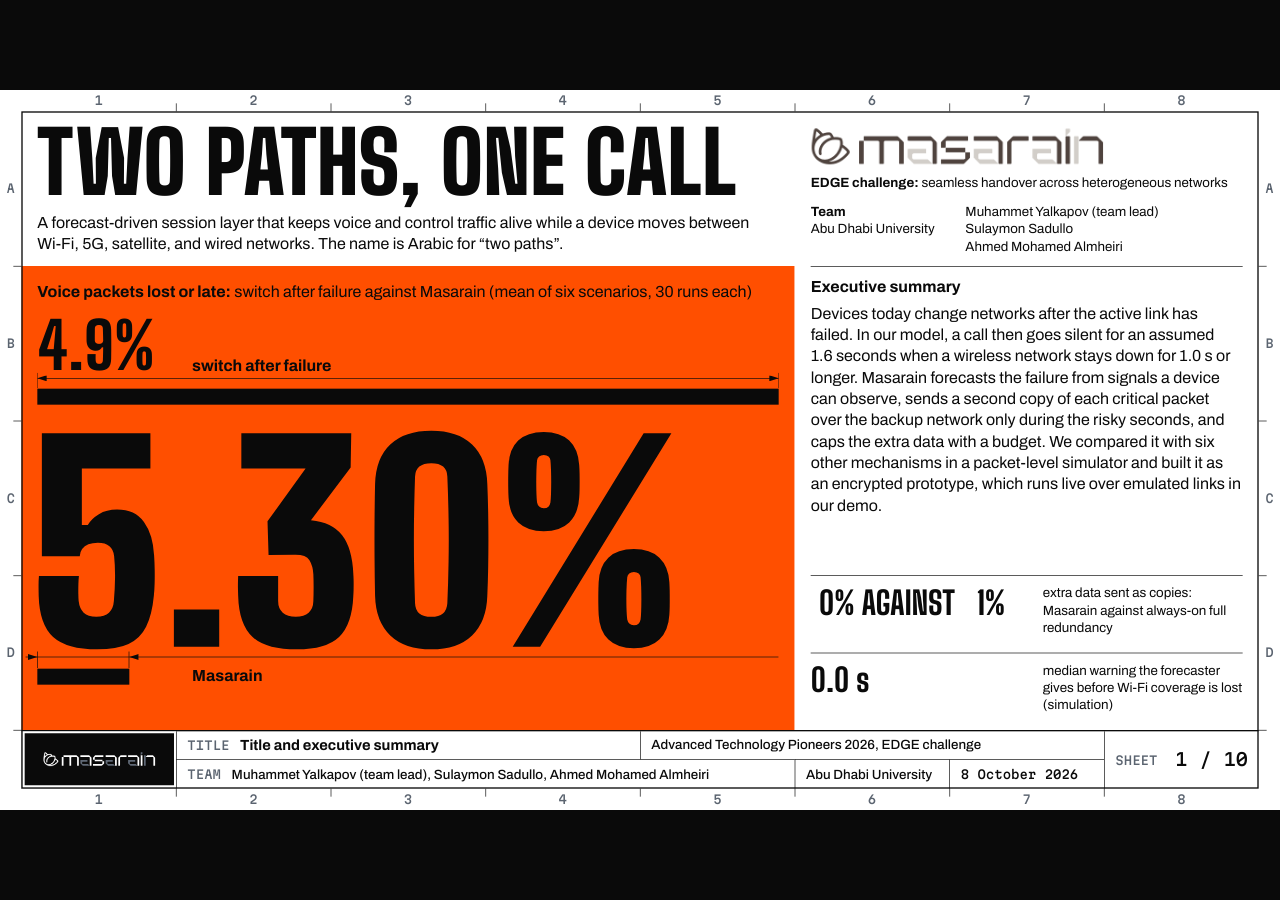
==== deck.html @ c587c58c "Add the reference materials page, the deck with motion, and two data files Adds materials.html (resu" ====
<!doctype html>
<html lang="en">
<head>
<meta charset="utf-8">
<meta name="viewport" content="width=device-width, initial-scale=1">
<meta name="robots" content="noindex, nofollow">
<title>Masarain: two paths, one call</title>
<style>
@font-face{font-family:"Big Shoulders Display";src:url([data-uri]) format("woff2");font-weight:800 900;font-style:normal;font-display:block}
@font-face{font-family:"Archivo";src:url([data-uri]) format("woff2");font-weight:400 700;font-style:normal;font-display:block}
@font-face{font-family:"Martian Mono";src:url([data-uri]) format("woff2");font-weight:400 600;font-style:normal;font-display:block}

:root{
  --white:#FFFFFF;
  --black:#0A0A0A;
  --orange:#FF4F00;
  --gray:#5B6470;

  --fg:var(--black);
  --fg2:var(--gray);
  --bg:var(--white);

  --f-display:"Big Shoulders Display","Arial Narrow",sans-serif;
  --f-text:"Archivo","Segoe UI",Arial,sans-serif;
  --f-mono:"Martian Mono","Cascadia Mono",Consolas,monospace;

  --m:32px;
  --zone:232px;
  --half:116px;
  --pad:24px;
  --strip:88px;
  --c1:32px; --c2:264px; --c3:496px; --c4:728px; --c5:960px; --c6:1192px; --c7:1424px; --c8:1656px; --c9:1888px;
  --rA:32px; --rB:264px; --rC:496px; --rD:728px; --rE:960px;

  --w-obj:2px;
  --w-hair:1px;
  --w-call:4px;
  --ah:14px;

  --t-sheet:320ms;
  --t-field:300ms;
  --t-plot-min:400ms;
  --t-plot-max:900ms;
  --t-dim:700ms;
  --t-text:200ms;
  --t-callout:200ms;
  --stagger:60ms;
  --overlap:.6;
  --hold:600ms;
  --e-out:cubic-bezier(.16,1,.3,1);
  --e-field:cubic-bezier(.3,0,.1,1);
}

*,*::before,*::after{box-sizing:border-box}
html,body{margin:0;padding:0;background:var(--black)}
body{font-family:var(--f-text);color:var(--black);-webkit-font-smoothing:antialiased;text-rendering:geometricPrecision;font-kerning:normal;
  -webkit-print-color-adjust:exact;print-color-adjust:exact}
#stage{width:1920px;margin:0 auto}

html.js,html.js body{height:100%;overflow:hidden}
html.js body{cursor:default}
html.js #stage{position:absolute;left:0;top:0;height:1080px;margin:0;overflow:hidden;transform-origin:0 0}
html.js .sheet{position:absolute;left:0;top:0;margin:0;visibility:hidden;z-index:0}
html.js .sheet.is-on{visibility:visible;z-index:2}
html.js .sheet.is-under{visibility:visible;z-index:1}
html.js .sheet.is-lift{visibility:visible;z-index:3}

.sheet{position:relative;width:1920px;height:1080px;overflow:hidden;margin:0 0 24px;background:var(--white);color:var(--fg);
  font:400 24px/32px var(--f-text)}
:where(.sheet) :where(h1,h2,h3,p,ol,ul,dl,dd,figure,table){margin:0;padding:0}
:where(.sheet) :where(h1,h2,h3){font-size:inherit;font-weight:inherit}
:where(.sheet) :where(p,li,td){text-wrap:pretty}
:where(.sheet) :where(b,strong){font-weight:700}
:where(.sheet) :where(i){font-style:normal}

.sheet--black{--fg:var(--white);--fg2:var(--white);--bg:var(--black)}

.chrome{position:absolute;left:0;top:0;width:1920px;height:1080px;z-index:20;pointer-events:none;
  --fg:var(--black);--fg2:var(--gray);--bg:var(--white);color:var(--black)}
.frame{position:absolute;left:0;top:0;width:1920px;height:1080px;display:block;overflow:visible}
.frame-line{fill:none;stroke:var(--black);stroke-width:2}
.frame-tick{fill:none;stroke:var(--black);stroke-width:1}
.frame-zone text{font:500 18px/1 var(--f-mono);fill:var(--gray);text-anchor:middle}

.strip{position:absolute;left:32px;top:960px;width:1856px;height:88px;background:var(--white);color:var(--black);border-top:2px solid var(--black)}
.strip-cell{position:absolute;display:flex;align-items:center;gap:16px;padding:0 16px;border-left:1px solid var(--black);
  font:500 20px/24px var(--f-text);white-space:nowrap;overflow:hidden}
.strip-k{font:500 18px/24px var(--f-mono);color:var(--gray);flex:none}
.strip-logo{left:0;top:0;width:232px;height:86px;background:var(--black);justify-content:center;padding:0;
  border:solid var(--white);border-width:3px 3px 5px 5px}
.strip-logo svg{display:block;width:172px;height:25.2px}
.strip-title{left:232px;top:0;width:696px;height:42px}
.strip-title .strip-v{font-weight:700;font-size:22px}
.strip-event{left:928px;top:0;width:696px;height:42px}
.strip-team{left:232px;top:42px;width:928px;height:44px;border-top:1px solid var(--black)}
.strip-univ{left:1160px;top:42px;width:232px;height:44px;border-top:1px solid var(--black)}
.strip-date{left:1392px;top:42px;width:232px;height:44px;border-top:1px solid var(--black);font:500 18px/24px var(--f-mono)}
.strip-sheet{left:1624px;top:0;width:232px;height:86px;justify-content:space-between;gap:8px}
.strip-n{font:500 26px/32px var(--f-mono);white-space:pre}

.abs{position:absolute}
.z{position:absolute;
  left:calc(var(--m) + (var(--c,1) - 1)*var(--zone) + var(--dx,0px));
  top:calc(var(--m) + (var(--r,1) - 1)*var(--zone) + var(--dy,0px));
  width:calc(var(--cs,1)*var(--zone));
  height:calc(var(--rs,1)*var(--zone))}
.blk{position:absolute;
  left:calc(var(--m) + (var(--c,1) - 1)*var(--zone) + var(--pad) + var(--dx,0px));
  top:calc(var(--m) + (var(--r,1) - 1)*var(--zone) + var(--pad) + var(--dy,0px));
  width:calc(var(--cs,1)*var(--zone) - 2*var(--pad))}

.dwg{position:absolute;left:0;top:0;width:1920px;height:1080px;display:block;overflow:visible;pointer-events:none}

.headline{font:900 64px/60px var(--f-display);text-transform:uppercase;letter-spacing:.005em;text-wrap:balance;color:var(--fg)}
.headline--l{font-size:96px;line-height:88px}
.headline--s{font-size:52px;line-height:50px}

.figure{font-family:var(--f-display);font-weight:900;font-size:var(--size,360px);line-height:.81;white-space:nowrap;
  font-variant-numeric:lining-nums;letter-spacing:0;color:var(--fg);
  margin-left:-.035em}

.display{font-family:var(--f-display);font-weight:800;font-size:var(--size,56px);line-height:1;white-space:nowrap;
  font-variant-numeric:lining-nums;letter-spacing:.005em;color:var(--fg)}

.lede{font:400 28px/38px var(--f-text)}
.text{font:400 24px/32px var(--f-text)}
.small{font:400 20px/26px var(--f-text)}
.fine{font:400 18px/24px var(--f-text)}
.text p+p,.lede p+p{margin-top:12px}
.small p+p,.fine p+p{margin-top:8px}
.label{font-weight:700}
.cap{font:600 20px/26px var(--f-text);color:var(--fg)}
.note{font:400 20px/26px var(--f-text);color:var(--fg2)}
.mono{font:500 20px/26px var(--f-mono)}
.nowrap{white-space:nowrap}
.tnum{font-variant-numeric:tabular-nums lining-nums}

.field{background:var(--black)}
.field--black{background:var(--black)}
.field--orange{background:var(--orange)}
.field--white{background:var(--white)}
.field--full{position:absolute;left:32px;top:32px;width:1856px;height:928px}
.on-black{--fg:var(--white);--fg2:var(--white);--bg:var(--black);color:var(--white)}
.on-orange{--fg:var(--black);--fg2:var(--black);--bg:var(--orange);color:var(--black)}
.on-white{--fg:var(--black);--fg2:var(--gray);--bg:var(--white);color:var(--black)}

.rule{position:absolute;height:1px;background:var(--fg)}
.rule--2{height:2px}
.rule--v{width:1px;height:auto}
.rule--v.rule--2{width:2px}
.bar{position:absolute;background:var(--fg)}
.bar--call{background:var(--orange)}

.dwg .ln{fill:none;stroke:var(--fg);stroke-width:1}
.dwg .ln-obj{fill:none;stroke:var(--fg);stroke-width:2;stroke-linejoin:miter}
.dwg .ln-dash{fill:none;stroke:var(--fg);stroke-width:1;stroke-dasharray:6 4}
.dwg .ln-call{fill:none;stroke:var(--orange);stroke-width:4;stroke-linejoin:miter}
.dwg .ln-gray{stroke:var(--gray)}
.dwg .ln-2{stroke-width:2}
.dwg .ln-4{stroke-width:4}
.dwg .fill-ink{fill:var(--fg);stroke:none}
.dwg .fill-paper{fill:var(--bg);stroke:none}
.dwg .fill-call{fill:var(--orange);stroke:none}
.dwg .fill-gray{fill:var(--gray);stroke:none}
.dwg .pk{fill:none;stroke:var(--orange);stroke-width:24;stroke-dasharray:20 9}
.dwg .pk--copy{stroke-width:10}
.dwg .pk--ink{stroke:var(--fg)}
.dwg .box{fill:none;stroke:var(--fg);stroke-width:2}
.dwg .ah{fill:var(--fg);stroke:none}
.dwg .dot{fill:var(--fg);stroke:none}

.dwg text{font-family:var(--f-text);font-size:20px;font-weight:400;fill:var(--fg)}
.dwg .tx-b{font-weight:600}
.dwg .tx-24{font-size:24px}
.dwg .tx-mono{font-family:var(--f-mono);font-weight:500;font-size:18px}
.dwg .tx-fig{font-family:var(--f-mono);font-weight:500;font-size:28px}
.dwg .tx-disp{font-family:var(--f-display);font-weight:900;font-variant-numeric:lining-nums}
.dwg .tx-gray{fill:var(--fg2)}
.dwg .tx-call{fill:var(--orange)}
.dwg .tx-mid{text-anchor:middle}
.dwg .tx-end{text-anchor:end}

.dim{position:absolute;height:0;color:var(--fg);--ext-up:8px;--ext-down:8px;--ext-left:8px;--ext-right:8px;--tail-a:0px;--tail-b:0px}
.dim::before{content:"";position:absolute;
  left:calc(-1*var(--tail-a));width:calc(100% + var(--tail-a) + var(--tail-b));
  top:calc(-1*var(--ext-up));height:calc(var(--ext-up) + var(--ext-down) + 1px);
  background:
    linear-gradient(currentColor,currentColor) 0 var(--ext-up)/100% 1px no-repeat,
    linear-gradient(currentColor,currentColor) var(--tail-a) calc(var(--ext-up) - var(--a-up,var(--ext-up)))/1px calc(var(--a-up,var(--ext-up)) + var(--a-down,var(--ext-down)) + 1px) no-repeat,
    linear-gradient(currentColor,currentColor) calc(100% - var(--tail-b)) calc(var(--ext-up) - var(--b-up,var(--ext-up)))/1px calc(var(--b-up,var(--ext-up)) + var(--b-down,var(--ext-down)) + 1px) no-repeat}
.dim::after{content:"";position:absolute;
  left:calc(-1*var(--tail-a));width:calc(100% + var(--tail-a) + var(--tail-b));top:-4px;height:9px;background:currentColor;
  clip-path:polygon(
    var(--tail-a) 50%,calc(var(--tail-a) + var(--ah)) 0,calc(var(--tail-a) + var(--ah)) 100%,var(--tail-a) 50%,
    calc(100% - var(--tail-b)) 50%,calc(100% - var(--tail-b) - var(--ah)) 0,calc(100% - var(--tail-b) - var(--ah)) 100%,calc(100% - var(--tail-b)) 50%)}
.dim--out{--tail-a:22px;--tail-b:22px}
.dim--out::after{clip-path:polygon(
    var(--tail-a) 50%,calc(var(--tail-a) - var(--ah)) 0,calc(var(--tail-a) - var(--ah)) 100%,var(--tail-a) 50%,
    calc(100% - var(--tail-b)) 50%,calc(100% - var(--tail-b) + var(--ah)) 0,calc(100% - var(--tail-b) + var(--ah)) 100%,calc(100% - var(--tail-b)) 50%)}

.dim--v{height:auto;width:0}
.dim--v::before{
  top:calc(-1*var(--tail-a));height:calc(100% + var(--tail-a) + var(--tail-b));
  left:calc(-1*var(--ext-left));width:calc(var(--ext-left) + var(--ext-right) + 1px);
  background:
    linear-gradient(currentColor,currentColor) var(--ext-left) 0/1px 100% no-repeat,
    linear-gradient(currentColor,currentColor) 0 var(--tail-a)/100% 1px no-repeat,
    linear-gradient(currentColor,currentColor) 0 calc(100% - var(--tail-b))/100% 1px no-repeat}
.dim--v::after{
  top:calc(-1*var(--tail-a));height:calc(100% + var(--tail-a) + var(--tail-b));left:-4px;width:9px;
  clip-path:polygon(
    50% var(--tail-a),0 calc(var(--tail-a) + var(--ah)),100% calc(var(--tail-a) + var(--ah)),50% var(--tail-a),
    50% calc(100% - var(--tail-b)),0 calc(100% - var(--tail-b) - var(--ah)),100% calc(100% - var(--tail-b) - var(--ah)),50% calc(100% - var(--tail-b)))}
.dim--v.dim--out::after{clip-path:polygon(
    50% var(--tail-a),0 calc(var(--tail-a) - var(--ah)),100% calc(var(--tail-a) - var(--ah)),50% var(--tail-a),
    50% calc(100% - var(--tail-b)),0 calc(100% - var(--tail-b) + var(--ah)),100% calc(100% - var(--tail-b) + var(--ah)),50% calc(100% - var(--tail-b)))}

.dim-fig{position:absolute;left:50%;bottom:10px;translate:-50% 0;white-space:nowrap;font:500 28px/1 var(--f-mono);color:var(--fg)}
.dim-fig--start{left:0;translate:none}
.dim-fig--end{left:auto;right:0;translate:none}
.dim-fig--below{bottom:auto;top:11px}
.dim--v .dim-fig{left:14px;bottom:auto;top:50%;translate:0 -50%}
.dim--v .dim-fig--left{left:auto;right:14px}
.dim-fig.figure,.dim-fig.display{line-height:.81;bottom:calc(var(--gap,10px) - .02em)}
.dim-fig.figure{font-family:var(--f-display);font-weight:900;font-size:var(--size,360px)}
.dim-fig.display{font-family:var(--f-display);font-weight:800;font-size:var(--size,56px)}
.dim-fig.figure.dim-fig--below,.dim-fig.display.dim-fig--below{bottom:auto;top:calc(var(--gap,10px) + 1px + .02em)}

.callout{position:absolute;font:500 20px/26px var(--f-text);color:var(--fg)}
.tag{display:inline-block;min-width:30px;height:30px;padding:0 6px;border:1px solid var(--fg);font:500 18px/28px var(--f-mono);text-align:center;
  color:var(--fg);vertical-align:2px;margin-right:12px}

.tbl{border-collapse:collapse;table-layout:fixed;width:100%;font:400 20px/26px var(--f-text);color:var(--fg);
  font-variant-numeric:tabular-nums lining-nums}
.tbl th{font-weight:600;text-align:left;vertical-align:bottom;padding:7px 16px 7px 0;
  border-top:2px solid var(--fg);border-bottom:1px solid var(--fg)}
.tbl td{vertical-align:top;padding:5px 16px 5px 0;border-bottom:1px solid var(--fg)}
.tbl tbody tr:last-child td{border-bottom:2px solid var(--fg)}
.tbl th:last-child,.tbl td:last-child{padding-right:0}
.tbl .r{text-align:right;padding-right:0;padding-left:16px}
.tbl td.num,.tbl th.num{text-align:right;padding-right:0;padding-left:16px;white-space:nowrap}
.tbl td.num{font:400 20px/26px var(--f-mono)}
.tbl--tight td{padding-top:2px;padding-bottom:2px}
.tbl--plain td{border-bottom:0}
.tbl tr.ours td{background:var(--orange);color:var(--black);font-weight:700;position:relative}
.tbl tr.ours td.num{font-weight:500}
.tbl tr.ours td:first-child::before,.tbl tr.ours td:last-child::after{content:"";position:absolute;top:0;bottom:0;width:12px;background:var(--orange)}
.tbl tr.ours td:first-child::before{left:-12px}
.tbl tr.ours td:last-child::after{right:-12px}

.kv{color:var(--fg)}
.kv>div{display:grid;grid-template-columns:var(--kw,116px) 1fr;column-gap:24px;padding:7px 0;border-top:1px solid var(--fg)}
.kv>div:first-child{border-top-width:2px}
.kv>div:last-child{border-bottom:2px solid var(--fg)}
.kv dt{font-weight:700}

.nlist{list-style:none;counter-reset:n}
.nlist>li{position:relative;padding-left:48px;counter-increment:n}
.nlist>li+li{margin-top:12px}
.nlist>li::before{content:counter(n);position:absolute;left:0;top:0;font:500 20px/32px var(--f-mono);color:var(--fg)}
.nlist.small>li::before{line-height:26px;font-size:18px}
.nlist.small>li{padding-left:40px}
.nlist.small>li+li{margin-top:8px}
.nlist--ruled>li{border-top:1px solid var(--fg);padding-top:10px}
.nlist--ruled>li::before{top:10px}
.nlist--ruled>li+li{margin-top:10px}
.nlist>li>b:first-child{display:block}
.dlist{list-style:none}
.dlist>li{position:relative;padding-left:28px}
.dlist>li+li{margin-top:8px}
.dlist>li::before{content:"";position:absolute;left:0;top:.62em;width:12px;height:2px;background:var(--fg)}

@media screen{
  .pre{opacity:0}
  .go[data-build="field"]{animation:k-wipe-l var(--dur) var(--e-field) var(--d) both}
  .go[data-build="field"][data-from="right"]{animation-name:k-wipe-r}
  .go[data-build="field"][data-from="top"]{animation-name:k-wipe-t}
  .go[data-build="field"][data-from="bottom"]{animation-name:k-wipe-b}
  .go[data-build="text"]{animation:k-rise var(--dur) var(--e-out) var(--d) both}
  .go[data-build="callout"].p-self{animation:k-land var(--dur) var(--e-out) var(--d) both}
  .go[data-build="count"]{animation:k-cut 100ms linear var(--d) both}
  .go.p-draw,.go .p-draw{stroke-dasharray:var(--len) var(--len);animation:k-draw var(--dur) linear var(--d) both}
  .go.p-wipe,.go .p-wipe{animation:k-wipe-l var(--dur) linear var(--d) both}
  .go.p-wipe[data-from="top"],.go[data-from="top"] .p-wipe{animation-name:k-wipe-t}
  .go.p-wipe[data-from="right"],.go[data-from="right"] .p-wipe{animation-name:k-wipe-r}
  .go.p-wipe[data-from="bottom"],.go[data-from="bottom"] .p-wipe{animation-name:k-wipe-b}
  .go.p-pop,.go .p-pop{animation:k-cut 120ms linear calc(var(--d) + var(--dur) - 120ms) both}
  .go .p-land{animation:k-land 200ms var(--e-out) calc(var(--d) + var(--dur) - 80ms) both}
  .go .p-cut{animation:k-cut 100ms linear var(--d) both}
  .go.p-grow-x{transform-origin:0 50%;animation:k-grow-x var(--dur) linear var(--d) both}
  .go.p-grow-x[data-from="right"]{transform-origin:100% 50%}
  .go.p-grow-y{transform-origin:50% 0;animation:k-grow-y var(--dur) linear var(--d) both}
  .go.p-grow-y[data-from="bottom"]{transform-origin:50% 100%}
  .go.dim::before,.go .dim::before{animation:k-wipe-l var(--dur) linear var(--d) both}
  .go.dim--v::before,.go .dim--v::before{animation-name:k-wipe-t}
  .go.dim::after,.go .dim::after{animation:k-cut 80ms linear calc(var(--d) + var(--dur) - 80ms) both}
  .go.dim .dim-fig,.go .dim .dim-fig{animation:k-cut 100ms linear var(--d) both}
  html.js .sheet.lay{animation:k-lay var(--t-sheet) var(--e-out) both}
  html.js .sheet.is-lift{animation:k-lift var(--t-sheet) var(--e-out) both}
}
@keyframes k-cut{from{opacity:0}to{opacity:1}}
@keyframes k-rise{from{opacity:0;translate:0 10px}to{opacity:1;translate:0 0}}
@keyframes k-land{from{opacity:0;translate:0 -8px}to{opacity:1;translate:0 0}}
@keyframes k-wipe-l{from{clip-path:inset(0 100% 0 0)}to{clip-path:inset(0 0 0 0)}}
@keyframes k-wipe-r{from{clip-path:inset(0 0 0 100%)}to{clip-path:inset(0 0 0 0)}}
@keyframes k-wipe-t{from{clip-path:inset(0 0 100% 0)}to{clip-path:inset(0 0 0 0)}}
@keyframes k-wipe-b{from{clip-path:inset(100% 0 0 0)}to{clip-path:inset(0 0 0 0)}}
@keyframes k-draw{from{stroke-dashoffset:var(--len)}to{stroke-dashoffset:0}}
@keyframes k-grow-x{from{transform:scaleX(0)}to{transform:scaleX(1)}}
@keyframes k-grow-y{from{transform:scaleY(0)}to{transform:scaleY(1)}}
@keyframes k-lay{from{transform:translateX(100%)}to{transform:translateX(0)}}
@keyframes k-lift{from{transform:translateX(0)}to{transform:translateX(100%)}}

.cnt{display:inline-block;white-space:pre;text-align:center;overflow:visible}

html.still .sheet,html.still .sheet *,html.still .sheet *::before,html.still .sheet *::after{animation:none!important;transition:none!important}
html.still .pre{opacity:1!important}
@media (prefers-reduced-motion:reduce){
  .sheet,.sheet *,.sheet *::before,.sheet *::after{animation:none!important;transition:none!important}
  .pre{opacity:1!important}
}

html.show-grid .sheet::after{content:"";position:absolute;left:32px;top:32px;width:1856px;height:928px;z-index:30;pointer-events:none;
  background:
    repeating-linear-gradient(90deg,rgba(0,110,255,.6) 0 1px,transparent 1px 232px),
    repeating-linear-gradient(180deg,rgba(0,110,255,.6) 0 1px,transparent 1px 232px),
    repeating-linear-gradient(90deg,transparent 0 24px,rgba(0,110,255,.28) 24px 25px,transparent 25px 116px,rgba(0,110,255,.14) 116px 117px,transparent 117px 208px,rgba(0,110,255,.28) 208px 209px,transparent 209px 232px),
    repeating-linear-gradient(180deg,transparent 0 24px,rgba(0,110,255,.28) 24px 25px,transparent 25px 116px,rgba(0,110,255,.14) 116px 117px,transparent 117px 208px,rgba(0,110,255,.28) 208px 209px,transparent 209px 232px)}

@page{size:1920px 1080px;margin:0}
@media print{
  html,body,html.js,html.js body{height:auto!important;overflow:visible!important;background:none!important}
  #stage,html.js #stage{position:static!important;transform:none!important;width:1920px!important;height:auto!important;margin:0!important;overflow:visible!important}
  .sheet,html.js .sheet{position:relative!important;visibility:visible!important;transform:none!important;margin:0!important;
    break-after:page;page-break-after:always;break-inside:avoid;page-break-inside:avoid}
  .sheet:last-of-type{break-after:auto;page-break-after:auto}
  .sheet,.sheet *,.sheet *::before,.sheet *::after{animation:none!important;transition:none!important}
  .pre{opacity:1!important}
  html.show-grid .sheet::after{display:none}
}

#s01 .s01-slogan{font-size:128px;line-height:120px}
#s01 .s01-tw{letter-spacing:.03em}
#s02 .s02-pk{stroke-dasharray:20 11.3333}
#s02 .s02-gap .dim-fig{margin-left:-.022em}
#s02 .s02-gap .cnt:first-child{direction:rtl}
#s02 .s02-abt{font-family:var(--f-text);font-weight:400;font-size:20px}
#s02 .s02-r{text-align:right}
#s02 .s02-tw{letter-spacing:.03em}
#s02 .s02-why h2{margin-bottom:8px}
#s02 .s02-tbl th,#s02 .s02-tbl td{white-space:nowrap}
#s03 .s03-claim{font-weight:900;line-height:.86;margin-left:-.03em}
#s03 .s03-fix p,#s03 p.s03-fix,#s03 .s03-fix h2{white-space:nowrap}
#s03 .s03-fix h2{margin-bottom:6px}
#s03 .s03-fix .tag{margin-right:7px}
#s03 .s03-parts{border-collapse:separate;border-spacing:0}
#s03 .s03-parts th,#s03 .s03-parts td{white-space:nowrap}
#s03 .s03-parts th{border-top:0;padding-top:9px}
#s03 .s03-parts td:first-child{font:500 20px/26px var(--f-mono)}
#s03 .s03-parts td:nth-child(2){font-weight:600}
#s04 .s04-seg{overflow:visible}
#s04 .s04-pk1{stroke-dasharray:20.4545 9}
#s04 .s04-probe{fill:none;stroke:var(--fg);stroke-width:14;stroke-dasharray:3 55}
#s04 .s04-probe1{stroke-dasharray:3 55.909}
#s04 .s04-five .dim-fig{left:12px;top:auto;bottom:calc(100% + 10px - .02em);translate:none}
#s04 .s04-fifteen .dim-fig{left:auto;right:12px;top:auto;bottom:calc(100% + 10px - .02em);translate:none}
#s04 .s04-dimlbl{font:400 20px/26px var(--f-text)}
#s04 .s04-lead{margin-right:19px}
#s04 .s04-rung h3{font-weight:700}
#s04 .s04-rung h3 .mono{font-size:18px;margin-right:8px}
#s04 .s04-rung p+p{margin-top:6px}
#s05 .s05-dl{font:400 20px/1 var(--f-text);white-space:pre;margin-left:7px}
#s05 .s05-dl--pre{margin-left:0;margin-right:7px}
#s05 .s05-k{margin-right:9px}
#s05 .s05-r{text-align:right}
#s06 .s06-v .dim-fig{bottom:auto;top:calc(50% - 16px)}
#s06 .dwg .s06-ours{stroke:var(--orange)}
#s06 .dwg .s06-on-call{stroke:var(--black)}
#s06 .dwg .s06-run{fill:var(--white);stroke:none}
#s06 .s06-list p+p{margin-top:10px}
#s07 .s07-dk{fill:var(--black);stroke:var(--white);stroke-width:1.5}
#s07 .s07-dg{fill:var(--gray);stroke:var(--white);stroke-width:1.5}
#s07 .s07-do{fill:var(--orange);stroke:var(--white);stroke-width:1.5}
#s07 .s07-big{stroke-width:2.5}
#s07 .s07-ring{fill:var(--white);stroke:var(--black);stroke-width:2}
#s07 .s07-paper{fill:var(--white);stroke:none}
#s07 .s07-tagbox{fill:var(--white)}
#s07 .s07-dash{stroke-dasharray:9 5}
#s07 .s07-rest{border:2px solid var(--black);border-left:0}
#s07 .tbl th,#s07 .tbl td{padding-right:8px}
#s07 .tbl .num{padding-left:8px;padding-right:0}
#s07 .s07-find{list-style:none}
#s07 .s07-find>li{border-top:1px solid var(--black);padding:11px 0 12px}
#s07 .s07-find>li:first-child{border-top-width:2px}
#s08 .tbl td,#s08 .tbl td.num{line-height:25px}
#s08 .s08-abl td:first-child{padding-right:0}
#s08 .s08-abl td.num,#s08 .s08-abl th.num{padding-left:10px}
#s08 .s08-key td{font-weight:700}
#s08 .s08-key td.num{font-weight:500}
#s08 .s08-risk,#s08 .s08-sig{stroke-linejoin:bevel}
#s08 .s08-n{font-variant-numeric:tabular-nums lining-nums}
#s08 .s08-ours{font-weight:700}
@media screen{
  #s08 .s08-sweep.go{animation:s08-sweep var(--dur) linear var(--d) both}
  #s08 .s08-n.go{animation:s08-cut 100ms linear var(--d) both}
}
@keyframes s08-sweep{from{clip-path:inset(-4px 100% -4px -4px)}to{clip-path:inset(-4px -4px -4px -4px)}}
@keyframes s08-cut{from{opacity:0}to{opacity:1}}
#s09 .s09-say{line-height:.87}
#s09 .s09-say span{display:block}
#s09 .s09-note h2{text-wrap:balance}
#s09 .s09-note+.s09-note{margin-top:12px;padding-top:12px;border-top:1px solid var(--fg)}
#s09 .s09-n{display:inline-block;width:28px;font:500 20px/32px var(--f-mono)}
@media screen{
  #s09 .s09-say span.go{animation:s09-plot var(--dur) linear var(--d) both}
}
@keyframes s09-plot{from{clip-path:inset(-20% 100% -20% 0)}to{clip-path:inset(-20% 0 -20% 0)}}
#s10 .s10-what{font:700 24px/28px var(--f-text);top:9px;left:0;translate:none}
#s10 .s10-in,#s10 .s10-phase{left:24px}
#s10 .s10-open::before,#s10 .s10-open::after{content:none}
#s10 .s10-todo>li{padding-left:32px}
#s10 .s10-todo>li+li{margin-top:8px}
#s10 .s10-todo--b{counter-reset:n 2}
#s10 .s10-refs{list-style:none;line-height:22px}
#s10 .s10-refs>li+li{margin-top:6px}
#s10 .s10-note{text-align:right}
</style>
</head>
<body>
<svg width="0" height="0" style="position:absolute" aria-hidden="true" focusable="false"><defs><symbol id="logo" viewBox="191 337 641 94"><g transform="matrix(1.4901 0 0 1.4901 562.4975 384)"><g style=""><g transform="matrix(1 0 0 1 -143.2791 5.3996)"><g style=""><g transform="matrix(1 0 0 1 0 0)"><path style="stroke: none; stroke-width: 1; stroke-dasharray: none; stroke-linecap: butt; stroke-dashoffset: 0; stroke-linejoin: miter; stroke-miterlimit: 4; fill: rgb(255,255,255); fill-rule: nonzero; opacity: 1;" transform=" translate(-100.0037, -102.5181)" d="M 67.9609 89.917 C 67.9609 89.4849 68.249 89.197 68.6809 89.197 L 73.7215 89.197 C 74.1533 89.197 74.4414 89.4849 74.4414 89.917 L 74.4414 121.5998 C 74.4414 122.0318 74.1533 122.3198 73.7215 122.3198 L 68.6809 122.3198 C 68.249 122.3198 67.9609 122.0318 67.9609 121.5998 L 67.9609 89.917 Z M 74.4414 88.4769 L 74.4414 83.4365 C 74.4414 83.0044 74.7295 82.7164 75.1616 82.7164 L 122.4697 82.7164 C 123.0457 82.7164 123.6939 83.0044 124.0537 83.3645 L 131.3984 90.7091 C 131.7583 91.0691 132.0464 91.7172 132.0464 92.2932 L 132.0464 121.5998 C 132.0464 122.0318 131.7583 122.3198 131.3264 122.3198 L 126.2859 122.3198 C 125.854 122.3198 125.5659 122.0318 125.5659 121.5998 L 125.5659 91.7172 C 125.5659 90.205 124.5579 89.197 123.0457 89.197 L 105.7642 89.197 C 104.252 89.197 103.2439 90.205 103.2439 91.7172 L 103.2439 121.5998 C 103.2439 122.0318 102.9561 122.3198 102.524 122.3198 L 97.4834 122.3198 C 97.0515 122.3198 96.7635 122.0318 96.7635 121.5998 L 96.7635 91.7172 C 96.7635 90.205 95.7554 89.197 94.2432 89.197 L 75.1616 89.197 C 74.7295 89.197 74.4414 88.9089 74.4414 88.4769 Z" stroke-linecap="round"/></g></g></g><g transform="matrix(1 0 0 1 -84.6 5.3995)"><g style=""><g transform="matrix(1 0 0 1 0 0)"><path style="stroke: none; stroke-width: 1; stroke-dasharray: none; stroke-linecap: butt; stroke-dashoffset: 0; stroke-linejoin: miter; stroke-miterlimit: 4; fill: rgb(255,255,255); fill-rule: nonzero; opacity: 1;" transform=" translate(-100.0025, -102.5181)" d="M 114.4037 121.4557 L 114.4037 91.7172 C 114.4037 90.205 113.3956 89.197 111.8835 89.197 L 79.8407 89.197 C 79.4087 89.197 79.1206 88.9089 79.1206 88.477 L 79.1206 83.4365 C 79.1206 83.0043 79.4087 82.7165 79.8407 82.7165 L 111.3794 82.7165 C 111.8835 82.7165 112.4596 82.9325 112.8196 83.2924 L 120.3082 90.7812 C 120.6682 91.141 120.8843 91.7172 120.8843 92.2211 L 120.8843 121.5998 C 120.8843 122.0319 120.5962 122.3198 120.1642 122.3198 L 115.2678 122.3198 C 114.7638 122.3198 114.4037 121.9599 114.4037 121.4557 Z" stroke-linecap="round"/></g><g transform="matrix(1 0 0 1 -3.4543 9.0007)"><path style="stroke: none; stroke-width: 1; stroke-dasharray: none; stroke-linecap: butt; stroke-dashoffset: 0; stroke-linejoin: miter; stroke-miterlimit: 4; fill: rgb(95,104,117); fill-rule: nonzero; opacity: 1;" transform=" translate(-96.5482, -111.5189)" d="M 79.1206 101.4379 C 79.1206 101.006 79.4087 100.718 79.8407 100.718 L 104.8269 100.718 C 105.4029 100.718 105.763 101.0781 105.763 101.654 L 105.763 106.2624 C 105.763 106.8386 105.4029 107.1987 104.8269 107.1987 L 88.1214 107.1987 C 86.6093 107.1987 85.6012 108.2067 85.6012 109.7187 L 85.6012 113.319 C 85.6012 114.8312 86.6093 115.8393 88.1214 115.8393 L 106.9871 115.8393 C 107.5631 115.8393 108.2112 116.1274 108.5712 116.4872 L 113.7556 121.6718 C 114.1157 122.0319 114.0436 122.3198 113.4676 122.3198 L 88.6255 122.3198 C 88.1214 122.3198 87.5454 122.1039 87.1854 121.7438 L 79.6967 114.2551 C 79.3367 113.8952 79.1207 113.319 79.1207 112.8151 L 79.1207 101.4379 Z" stroke-linecap="round"/></g></g></g><g transform="matrix(1 0 0 1 -37.08 5.3996)"><g style=""><g transform="matrix(1 0 0 1 0 0)"><path style="stroke: none; stroke-width: 1; stroke-dasharray: none; stroke-linecap: butt; stroke-dashoffset: 0; stroke-linejoin: miter; stroke-miterlimit: 4; fill: rgb(255,255,255); fill-rule: nonzero; opacity: 1;" transform=" translate(-100.0025, -102.5181)" d="M 79.1206 92.0772 C 79.1206 91.6452 79.3369 91.1411 79.625 90.8531 L 87.2573 83.2204 C 87.5454 82.9324 88.0498 82.7164 88.4814 82.7164 L 117.2842 82.7164 C 117.7163 82.7164 118.0044 83.0044 118.0044 83.4365 L 118.0044 88.4769 C 118.0044 88.9089 117.7163 89.197 117.2842 89.197 L 88.1216 89.197 C 86.6094 89.197 85.6016 90.205 85.6016 91.7172 L 85.6016 98.5578 C 85.6016 98.9898 85.3135 99.2778 84.8814 99.2778 L 79.8408 99.2778 C 79.4087 99.2778 79.1206 98.9898 79.1206 98.5578 L 79.1206 92.0772 L 79.1206 92.0772 Z M 79.1206 116.5593 C 79.1206 116.1273 79.4087 115.8393 79.8408 115.8393 L 111.8838 115.8393 C 113.396 115.8393 114.4038 114.8311 114.4038 113.3191 L 114.4038 106.4785 C 114.4038 106.0464 114.6919 105.7584 115.124 105.7584 L 120.1646 105.7584 C 120.5962 105.7584 120.8843 106.0464 120.8843 106.4785 L 120.8843 112.743 C 120.8843 113.3191 120.5962 113.9671 120.2363 114.3271 L 112.8916 121.6718 C 112.5318 122.0318 111.8838 122.3198 111.3076 122.3198 L 79.8408 122.3198 C 79.4087 122.3198 79.1206 122.0318 79.1206 121.5998 C 79.1206 121.5998 79.1206 116.5593 79.1206 116.5593 Z M 86.3213 99.2778 L 113.6836 99.2778 C 114.1157 99.2778 114.4038 99.5659 114.4038 99.9979 L 114.4038 105.0383 C 114.4038 105.4704 114.1157 105.7584 113.6836 105.7584 L 86.3213 105.7584 C 85.8897 105.7584 85.6016 105.4704 85.6016 105.0383 L 85.6016 99.9979 C 85.6016 99.5659 85.8897 99.2778 86.3213 99.2778 Z" stroke-linecap="round"/></g></g></g><g transform="matrix(1 0 0 1 10.44 5.3996)"><g style=""><g transform="matrix(1 0 0 1 0 0)"><path style="stroke: none; stroke-width: 1; stroke-dasharray: none; stroke-linecap: butt; stroke-dashoffset: 0; stroke-linejoin: miter; stroke-miterlimit: 4; fill: rgb(255,255,255); fill-rule: nonzero; opacity: 1;" transform=" translate(-100.0025, -102.5181)" d="M 114.4037 121.4557 L 114.4037 91.7172 C 114.4037 90.205 113.3956 89.197 111.8835 89.197 L 79.8407 89.197 C 79.4087 89.197 79.1206 88.9089 79.1206 88.477 L 79.1206 83.4365 C 79.1206 83.0043 79.4087 82.7165 79.8407 82.7165 L 111.3794 82.7165 C 111.8835 82.7165 112.4596 82.9325 112.8196 83.2924 L 120.3082 90.7812 C 120.6682 91.141 120.8843 91.7172 120.8843 92.2211 L 120.8843 121.5998 C 120.8843 122.0319 120.5962 122.3198 120.1642 122.3198 L 115.2678 122.3198 C 114.7638 122.3198 114.4037 121.9599 114.4037 121.4557 Z" stroke-linecap="round"/></g><g transform="matrix(1 0 0 1 -3.4543 9.0007)"><path style="stroke: none; stroke-width: 1; stroke-dasharray: none; stroke-linecap: butt; stroke-dashoffset: 0; stroke-linejoin: miter; stroke-miterlimit: 4; fill: rgb(95,104,117); fill-rule: nonzero; opacity: 1;" transform=" translate(-96.5482, -111.5189)" d="M 79.1206 101.4379 C 79.1206 101.006 79.4087 100.718 79.8407 100.718 L 104.8269 100.718 C 105.4029 100.718 105.763 101.0781 105.763 101.654 L 105.763 106.2624 C 105.763 106.8386 105.4029 107.1987 104.8269 107.1987 L 88.1214 107.1987 C 86.6093 107.1987 85.6012 108.2067 85.6012 109.7187 L 85.6012 113.319 C 85.6012 114.8312 86.6093 115.8393 88.1214 115.8393 L 106.9871 115.8393 C 107.5631 115.8393 108.2112 116.1274 108.5712 116.4872 L 113.7556 121.6718 C 114.1157 122.0319 114.0436 122.3198 113.4676 122.3198 L 88.6255 122.3198 C 88.1214 122.3198 87.5454 122.1039 87.1854 121.7438 L 79.6967 114.2551 C 79.3367 113.8952 79.1207 113.319 79.1207 112.8151 L 79.1207 101.4379 Z" stroke-linecap="round"/></g></g></g><g transform="matrix(1 0 0 1 52.5596 5.3996)"><g style=""><g transform="matrix(1 0 0 1 0 0)"><path style="stroke: none; stroke-width: 1; stroke-dasharray: none; stroke-linecap: butt; stroke-dashoffset: 0; stroke-linejoin: miter; stroke-miterlimit: 4; fill: rgb(255,255,255); fill-rule: nonzero; opacity: 1;" transform=" translate(-100.002, -102.5181)" d="M 114.7632 89.197 L 93.5215 89.197 C 92.0093 89.197 91.0012 90.205 91.0012 91.7172 L 91.0012 121.4558 C 91.0012 121.9598 90.6411 122.3198 90.1372 122.3198 L 85.2408 122.3198 C 84.8086 122.3198 84.5205 122.0318 84.5205 121.5998 L 84.5205 92.2212 C 84.5205 91.7172 84.7366 91.1411 85.0967 90.7811 L 92.5852 83.2924 C 92.9454 82.9324 93.5215 82.7164 94.0254 82.7164 L 114.7632 82.7164 C 115.1954 82.7164 115.4834 83.0044 115.4834 83.4365 L 115.4834 88.4769 C 115.4834 88.9089 115.1953 89.197 114.7632 89.197 Z" stroke-linecap="round"/></g></g></g><g transform="matrix(1 0 0 1 94.68 5.3996)"><g style=""><g transform="matrix(1 0 0 1 0 0)"><path style="stroke: none; stroke-width: 1; stroke-dasharray: none; stroke-linecap: butt; stroke-dashoffset: 0; stroke-linejoin: miter; stroke-miterlimit: 4; fill: rgb(255,255,255); fill-rule: nonzero; opacity: 1;" transform=" translate(-100.0025, -102.5181)" d="M 114.4037 121.4557 L 114.4037 91.7172 C 114.4037 90.205 113.3956 89.197 111.8835 89.197 L 79.8407 89.197 C 79.4087 89.197 79.1206 88.9089 79.1206 88.477 L 79.1206 83.4365 C 79.1206 83.0043 79.4087 82.7165 79.8407 82.7165 L 111.3794 82.7165 C 111.8835 82.7165 112.4596 82.9325 112.8196 83.2924 L 120.3082 90.7812 C 120.6682 91.141 120.8843 91.7172 120.8843 92.2211 L 120.8843 121.5998 C 120.8843 122.0319 120.5962 122.3198 120.1642 122.3198 L 115.2678 122.3198 C 114.7638 122.3198 114.4037 121.9599 114.4037 121.4557 Z" stroke-linecap="round"/></g><g transform="matrix(1 0 0 1 -3.4543 9.0007)"><path style="stroke: none; stroke-width: 1; stroke-dasharray: none; stroke-linecap: butt; stroke-dashoffset: 0; stroke-linejoin: miter; stroke-miterlimit: 4; fill: rgb(95,104,117); fill-rule: nonzero; opacity: 1;" transform=" translate(-96.5482, -111.5189)" d="M 79.1206 101.4379 C 79.1206 101.006 79.4087 100.718 79.8407 100.718 L 104.8269 100.718 C 105.4029 100.718 105.763 101.0781 105.763 101.654 L 105.763 106.2624 C 105.763 106.8386 105.4029 107.1987 104.8269 107.1987 L 88.1214 107.1987 C 86.6093 107.1987 85.6012 108.2067 85.6012 109.7187 L 85.6012 113.319 C 85.6012 114.8312 86.6093 115.8393 88.1214 115.8393 L 106.9871 115.8393 C 107.5631 115.8393 108.2112 116.1274 108.5712 116.4872 L 113.7556 121.6718 C 114.1157 122.0319 114.0436 122.3198 113.4676 122.3198 L 88.6255 122.3198 C 88.1214 122.3198 87.5454 122.1039 87.1854 121.7438 L 79.6967 114.2551 C 79.3367 113.8952 79.1207 113.319 79.1207 112.8151 L 79.1207 101.4379 Z" stroke-linecap="round"/></g></g></g><g transform="matrix(1 0 0 1 124.5585 0)"><g style=""><g transform="matrix(1 0 0 1 0 -19.9897)"><path style="stroke: none; stroke-width: 1; stroke-dasharray: none; stroke-linecap: butt; stroke-dashoffset: 0; stroke-linejoin: miter; stroke-miterlimit: 4; fill: rgb(95,104,117); fill-rule: nonzero; opacity: 1;" transform=" translate(-100.0006, -77.1279)" d="M 97.6245 71.9155 L 102.377 71.9155 C 102.8809 71.9155 103.241 72.2756 103.241 72.7795 L 103.241 75.3718 C 103.241 75.8759 103.0249 76.4518 102.6648 76.8119 L 97.3364 82.1403 C 96.9763 82.5004 96.7603 82.3564 96.7603 81.8525 L 96.7603 72.7795 C 96.7603 72.2756 97.1204 71.9155 97.6245 71.9155 Z" stroke-linecap="round"/></g><g transform="matrix(1 0 0 1 0 5.4005)"><path style="stroke: none; stroke-width: 1; stroke-dasharray: none; stroke-linecap: butt; stroke-dashoffset: 0; stroke-linejoin: miter; stroke-miterlimit: 4; fill: rgb(255,255,255); fill-rule: nonzero; opacity: 1;" transform=" translate(-100.0006, -102.5181)" d="M 96.7603 83.5805 C 96.7603 83.0766 97.1204 82.7165 97.6245 82.7165 L 102.377 82.7165 C 102.8809 82.7165 103.241 83.0766 103.241 83.5805 L 103.241 121.4557 C 103.241 121.9599 102.8809 122.3197 102.377 122.3197 L 97.6245 122.3197 C 97.1204 122.3197 96.7603 121.9599 96.7603 121.4557 L 96.7603 83.5805 Z" stroke-linecap="round"/></g></g></g><g transform="matrix(1 0 0 1 154.44 5.3995)"><g style=""><g transform="matrix(1 0 0 1 -17.6416 0)"><path style="stroke: none; stroke-width: 1; stroke-dasharray: none; stroke-linecap: butt; stroke-dashoffset: 0; stroke-linejoin: miter; stroke-miterlimit: 4; fill: rgb(95,104,117); fill-rule: nonzero; opacity: 1;" transform=" translate(-82.3611, -102.5181)" d="M 85.6013 83.4364 L 85.6013 121.4557 C 85.6013 121.9599 85.2412 122.3197 84.7373 122.3197 L 79.8408 122.3197 C 79.409 122.3197 79.1209 122.0319 79.1209 121.5998 L 79.1209 83.4364 C 79.1209 83.0043 79.409 82.7165 79.8408 82.7165 L 84.8814 82.7165 C 85.3135 82.7165 85.6013 83.0043 85.6013 83.4364 Z" stroke-linecap="round"/></g><g transform="matrix(1 0 0 1 3.4059 0)"><path style="stroke: none; stroke-width: 1; stroke-dasharray: none; stroke-linecap: butt; stroke-dashoffset: 0; stroke-linejoin: miter; stroke-miterlimit: 4; fill: rgb(255,255,255); fill-rule: nonzero; opacity: 1;" transform=" translate(-103.4086, -102.5181)" d="M 91.5779 83.2204 C 91.866 82.9325 92.3699 82.7165 92.802 82.7165 L 111.5237 82.7165 C 111.9556 82.7165 112.4597 82.9325 112.7478 83.2204 L 120.3804 90.8532 C 120.6685 91.141 120.8845 91.6452 120.8845 92.0773 L 120.8845 121.4557 C 120.8845 121.9599 120.5244 122.3197 120.0203 122.3197 L 115.2681 122.3197 C 114.7639 122.3197 114.4038 121.9599 114.4038 121.4557 L 114.4038 91.7172 C 114.4038 90.205 113.3958 89.197 111.8838 89.197 L 86.3216 89.197 C 85.8894 89.197 85.8174 88.9809 86.1055 88.6928 L 91.5779 83.2204 Z" stroke-linecap="round"/></g></g></g></g></g><g transform="matrix(0.2093 0 0 0.2093 236.9653 382.1164)"><image x="-184" y="-180" width="399" height="378" href="[data-uri]"/></g></symbol><path id="ah" d="M0 0L-14 -4.5V4.5Z"/><symbol id="logo-light" viewBox="0 0 2514 325"><image width="2514" height="325" href="[data-uri]"/></symbol></defs></svg>
<main id="stage">

<!-- ===== Sheet 1 of 10: Title and executive summary ===== -->
<section id="s01" data-n="1" aria-label="Sheet 1 of 10: Title and executive summary" class="sheet" data-title="Title and executive summary">

  
  <div class="field field--orange z" style="--c:1;--r:2;--cs:5;--rs:3" data-build="field"></div>

  
  <h1 class="headline abs s01-slogan" style="left:56px;top:49px"><span class="s01-tw">T</span>wo paths, one call</h1>
  <p class="text abs" data-build="text" style="left:56px;top:184px;width:1112px">A forecast-driven session layer that keeps voice and control traffic alive while a device moves between <span class="nowrap">Wi-Fi</span>, 5G, satellite, and wired networks. The name is Arabic for &ldquo;two paths&rdquo;.</p>

  
  <svg class="abs" data-build="text" style="left:1216px;top:56px;width:440px;height:57px" viewBox="0 0 2514 325" role="img" aria-label="Masarain"><use href="#logo-light" width="2514" height="325"/></svg>
  <p class="small abs" data-build="text" style="left:1216px;top:126px;width:648px"><b>EDGE challenge:</b> seamless handover across heterogeneous networks</p>
  <p class="small abs" data-build="text" style="left:1216px;top:170px;width:208px"><b>Team</b><br>Abu Dhabi University</p>
  <p class="small abs" data-build="text" style="left:1448px;top:170px;width:416px">Muhammet Yalkapov (team lead)<br>Sulaymon Sadullo<br>Ahmed Mohamed Almheiri</p>

  
  <i class="rule" data-build="plot" style="left:1216px;top:264px;width:648px"></i>
  <h2 class="text label abs" data-build="text" style="left:1216px;top:280px">Executive summary</h2>
  <p class="text abs" data-build="text" style="left:1216px;top:320px;width:648px">Devices today change networks after the active link has failed. In our model, a call then goes silent for an assumed 1.6&nbsp;seconds when a wireless network stays down for 1.0&nbsp;s or longer. Masarain forecasts the failure from signals a device can observe, sends a second copy of each critical packet over the backup network only during the risky seconds, and caps the extra data with a budget. We compared it with six other mechanisms in a packet-level simulator and built it as an encrypted prototype, which runs live over emulated links in our demo.</p>

  
  <i class="rule" data-build="plot" style="left:1216px;top:728px;width:648px"></i>
  <p class="display abs" data-build="count" data-order="41" data-dur="500" style="left:1216px;top:746px;--size:48px"><span data-count>14%</span> AGAINST <span data-count>81%</span></p>
  <p class="small abs" data-build="text" data-order="42" style="left:1564px;top:742px;width:300px">extra data sent as copies: Masarain against always-on full redundancy</p>
  <i class="rule" data-build="plot" style="left:1216px;top:844px;width:648px"></i>
  <p class="display abs" data-build="count" data-order="41" data-dur="500" style="left:1216px;top:862px;--size:48px"><span data-count>4.6</span> s</p>
  <p class="small abs" data-build="text" data-order="42" style="left:1564px;top:858px;width:300px">median warning the forecaster gives before Wi-Fi coverage is lost (simulation)</p>

  
  <p class="text on-orange abs" data-build="text" data-order="39" style="left:56px;top:288px;width:1112px"><b>Voice packets lost or late:</b> switch after failure against Masarain (mean of six scenarios, 30 runs each)</p>

  
  <i class="bar on-orange" data-build="plot" data-order="20" style="left:56px;top:448px;width:1112px;height:24px"></i>
  <i class="bar on-orange" data-build="plot" data-order="20" style="left:56px;top:868px;width:138px;height:24px"></i>

  
  <div class="dim on-orange" data-build="dimension" data-order="30" style="left:56px;top:432px;width:1112px;--ext-down:14px">
    <span class="dim-fig dim-fig--start display" style="--size:96px"><span data-count>5.3</span>%</span>
  </div>
  <div class="dim dim--out on-orange" data-build="dimension" data-order="31" data-dur="800" style="left:56px;top:850px;width:138px;--ext-down:16px;--tail-a:18px;--tail-b:974px">
    <span class="dim-fig dim-fig--start figure" style="--size:400px;--gap:14px"><span data-count data-from="5.3">0.65</span>%</span>
  </div>

  
  <p class="text label on-orange abs" data-build="callout" style="left:288px;top:398px">switch after failure</p>
  <p class="text label on-orange abs" data-build="callout" style="left:288px;top:864px">Masarain</p>
<div class="chrome" aria-hidden="true"><div class="strip"><div class="strip-cell strip-logo"><svg viewBox="0 0 641 94" role="img" aria-label="Masarain"><use href="#logo" width="641" height="94"/></svg></div><div class="strip-cell strip-title"><span class="strip-k">TITLE</span><span class="strip-v">Title and executive summary</span></div><div class="strip-cell strip-event">Advanced Technology Pioneers 2026, EDGE challenge</div><div class="strip-cell strip-team"><span class="strip-k">TEAM</span><span class="strip-v">Muhammet Yalkapov (team lead), Sulaymon Sadullo, Ahmed Mohamed Almheiri</span></div><div class="strip-cell strip-univ">Abu Dhabi University</div><div class="strip-cell strip-date">8 October 2026</div><div class="strip-cell strip-sheet"><span class="strip-k">SHEET</span><span class="strip-n">1 / 10</span></div></div><svg class="frame" viewBox="0 0 1920 1080" width="1920" height="1080"><rect class="frame-line" x="33" y="33" width="1854" height="1014"/><path class="frame-tick" d="M264.5 20V32M264.5 1048V1060M496.5 20V32M496.5 1048V1060M728.5 20V32M728.5 1048V1060M960.5 20V32M960.5 1048V1060M1192.5 20V32M1192.5 1048V1060M1424.5 20V32M1424.5 1048V1060M1656.5 20V32M1656.5 1048V1060M20 264.5H32M1888 264.5H1900M20 496.5H32M1888 496.5H1900M20 728.5H32M1888 728.5H1900M20 960.5H32M1888 960.5H1900"/><g class="frame-zone"><text x="148" y="23">1</text><text x="148" y="1071">1</text><text x="380" y="23">2</text><text x="380" y="1071">2</text><text x="612" y="23">3</text><text x="612" y="1071">3</text><text x="844" y="23">4</text><text x="844" y="1071">4</text><text x="1076" y="23">5</text><text x="1076" y="1071">5</text><text x="1308" y="23">6</text><text x="1308" y="1071">6</text><text x="1540" y="23">7</text><text x="1540" y="1071">7</text><text x="1772" y="23">8</text><text x="1772" y="1071">8</text><text x="16" y="155">A</text><text x="1904" y="155">A</text><text x="16" y="387">B</text><text x="1904" y="387">B</text><text x="16" y="619">C</text><text x="1904" y="619">C</text><text x="16" y="851">D</text><text x="1904" y="851">D</text></g></svg></div>
</section>

<!-- ===== Sheet 2 of 10: Problem and scenario ===== -->
<section id="s02" data-n="2" aria-label="Sheet 2 of 10: Problem and scenario" class="sheet">

  
  <div class="field field--black z" style="--c:1;--r:2;--cs:4;--rs:3" data-build="field"></div>

  
  <h1 class="headline headline--s blk" style="--c:1;--r:1;--cs:4;--dy:-3px">A moving user loses the call<br>when the active ne<span class="s02-tw">t</span>work drops</h1>
  <p class="cap abs" style="left:56px;top:228px;width:620px">What happens today when <span class="nowrap">Wi-Fi</span> drops (switch after failure)</p>
  <p class="note abs s02-r" style="left:676px;top:228px;width:260px">Schematic, not to scale.</p>

  
  <svg class="dwg on-black" viewBox="0 0 1920 1080" role="img" aria-label="Packet tape of a call: packets on Wi-Fi, a gap of about 1.6 s (link lost and not yet noticed, about 1.0 s; reconnect, 0.6 s), then packets on 5G">
    <g data-build="plot" data-order="20" data-dur="480">
      <path class="pk s02-pk" d="M34 722H148"/>
      <text x="56" y="765">call on Wi-Fi</text>
    </g>
    <g data-build="dimension" data-at="660" data-dur="1000">
      <path class="ln" d="M148.5 690.5H583"/>
      <rect class="fill-ink" x="583" y="682" width="1" height="25"/>
      <use href="#ah" class="ah" transform="translate(149 690.5) rotate(180)"/>
      <use href="#ah" class="ah" transform="translate(583 690.5)"/>
      <text class="tx-fig tx-mid" x="365.5" y="680"><tspan class="s02-abt">about </tspan>1.0 s</text>
    </g>
    <text class="tx-mid" x="365.5" y="765" data-build="callout" data-at="660">link lost, not yet noticed</text>
    <g data-build="dimension" data-at="1660" data-dur="600">
      <path class="ln" d="M584 690.5H843.5"/>
      <use href="#ah" class="ah" transform="translate(584 690.5) rotate(180)"/>
      <use href="#ah" class="ah" transform="translate(843 690.5)"/>
      <text class="tx-fig tx-mid" x="713.5" y="680">0.6 s</text>
    </g>
    <text class="tx-mid" x="713.5" y="765" data-build="callout" data-at="1660">reconnect</text>
    <g data-build="plot" data-at="2260" data-dur="400">
      <path class="pk s02-pk" d="M844 722H958"/>
      <text class="tx-end" x="936" y="765">call on 5G</text>
    </g>
  </svg>

  
  <div class="dim on-black s02-gap" data-build="dimension" data-order="30" data-delay="192" data-dur="1600" style="left:148px;top:638px;width:696px;--ext-down:68px">
    <span class="dim-fig dim-fig--start figure" style="--size:424px;--gap:12px"><span data-count data-ease="linear">1.6</span> s</span>
  </div>
  <p class="text on-black abs" data-build="text" data-at="2260" style="left:56px;top:603px">about</p>

  
  <p class="small on-black abs" data-build="text" style="left:56px;top:790px;width:880px">Silence lasts about 1.6&nbsp;seconds when the link stays down for 1.0&nbsp;s or longer, and less after a shorter drop. Both times are assumptions; the sensitivity runs vary the detection time.</p>
  <i class="rule on-black" data-build="plot" data-order="45" data-delay="300" data-dur="300" style="left:56px;top:858px;width:880px"></i>
  <p class="text label on-black abs" data-build="text" data-order="46" style="left:56px;top:872px;width:880px">Design question: can a device get the reliability of sending everything twice while paying for only a small share of it, using signals it can observe?</p>

  
  <div class="text abs s02-why" style="left:984px;top:56px;width:880px">
    <h2 class="label" data-build="text">Why it matters</h2>
    <p data-build="text"><span class="nowrap">Wi-Fi</span>, 5G, satellite, and wired links fail in different ways when a user moves: coverage fades, cells hand over, Starlink satellite links reconfigure every 15&nbsp;seconds, and cables are unplugged.</p>
    <p data-build="text">A device normally keeps one network active and changes only after that network has failed. In our simulation this loses 5.3% of voice packets, causes 2.8&nbsp;audible gaps per minute, and degrades the audio in 14.7% of all seconds.</p>
    <p data-build="text">The traffic at stake is small but critical: a voice call and a control or telemetry stream. For a field team or an unmanned vehicle, a silence of 1.6&nbsp;seconds is a missed order or a lost control link.</p>
  </div>

  
  <p class="cap abs" data-build="text" style="left:984px;top:444px">Scenarios we chose, and why</p>
  <table class="tbl abs s02-tbl" data-build="text" style="left:984px;top:478px;width:880px">
    <colgroup><col style="width:164px"><col style="width:196px"><col style="width:210px"><col></colgroup>
    <thead><tr><th>Scenario</th><th>Paths<br>(preferred, backup)</th><th>Movement</th><th>What it stresses</th></tr></thead>
    <tbody>
      <tr><td>T1 campus walk</td><td>Wi-Fi, 5G</td><td>1.4 m/s, out and back</td><td>Gradual Wi-Fi loss, roaming</td></tr>
      <tr><td>T1 campus drive</td><td>Wi-Fi, 5G</td><td>8 m/s</td><td>Short visits to Wi-Fi cells</td></tr>
      <tr><td>T2 rural drive</td><td>5G, satellite</td><td>20 m/s</td><td>Handovers, coverage holes</td></tr>
      <tr><td>T3 remote base</td><td>Wi-Fi, satellite</td><td>1.4 m/s</td><td>Satellite as the only backup</td></tr>
      <tr><td>T4 undock</td><td>Wired, Wi-Fi</td><td>Cable pulled</td><td>Loss with no warning at all</td></tr>
      <tr><td>T5 vehicle link</td><td>Satellite, 5G</td><td>20 m/s</td><td>Reconfigurations on the main link</td></tr>
    </tbody>
  </table>
  <div class="small abs" style="left:984px;top:786px;width:880px">
    <p data-build="text">Applications: a G.711 voice call (50&nbsp;packets per second, useful only if each packet arrives within 80&nbsp;ms) and a telemetry stream (10&nbsp;messages per second, 250&nbsp;ms deadline).</p>
    <p data-build="text">The six scenarios cover every access type named in the challenge, three speeds, both directions of travel, and both gradual and sudden loss. Bulk transfers are left out on purpose: they tolerate a short gap, and copying them would waste the backup link.</p>
  </div>
<div class="chrome" aria-hidden="true"><div class="strip"><div class="strip-cell strip-logo"><svg viewBox="0 0 641 94" role="img" aria-label="Masarain"><use href="#logo" width="641" height="94"/></svg></div><div class="strip-cell strip-title"><span class="strip-k">TITLE</span><span class="strip-v">Problem and scenario</span></div><div class="strip-cell strip-event">Advanced Technology Pioneers 2026, EDGE challenge</div><div class="strip-cell strip-team"><span class="strip-k">TEAM</span><span class="strip-v">Muhammet Yalkapov (team lead), Sulaymon Sadullo, Ahmed Mohamed Almheiri</span></div><div class="strip-cell strip-univ">Abu Dhabi University</div><div class="strip-cell strip-date">8 October 2026</div><div class="strip-cell strip-sheet"><span class="strip-k">SHEET</span><span class="strip-n">2 / 10</span></div></div><svg class="frame" viewBox="0 0 1920 1080" width="1920" height="1080"><rect class="frame-line" x="33" y="33" width="1854" height="1014"/><path class="frame-tick" d="M264.5 20V32M264.5 1048V1060M496.5 20V32M496.5 1048V1060M728.5 20V32M728.5 1048V1060M960.5 20V32M960.5 1048V1060M1192.5 20V32M1192.5 1048V1060M1424.5 20V32M1424.5 1048V1060M1656.5 20V32M1656.5 1048V1060M20 264.5H32M1888 264.5H1900M20 496.5H32M1888 496.5H1900M20 728.5H32M1888 728.5H1900M20 960.5H32M1888 960.5H1900"/><g class="frame-zone"><text x="148" y="23">1</text><text x="148" y="1071">1</text><text x="380" y="23">2</text><text x="380" y="1071">2</text><text x="612" y="23">3</text><text x="612" y="1071">3</text><text x="844" y="23">4</text><text x="844" y="1071">4</text><text x="1076" y="23">5</text><text x="1076" y="1071">5</text><text x="1308" y="23">6</text><text x="1308" y="1071">6</text><text x="1540" y="23">7</text><text x="1540" y="1071">7</text><text x="1772" y="23">8</text><text x="1772" y="1071">8</text><text x="16" y="155">A</text><text x="1904" y="155">A</text><text x="16" y="387">B</text><text x="1904" y="387">B</text><text x="16" y="619">C</text><text x="1904" y="619">C</text><text x="16" y="851">D</text><text x="1904" y="851">D</text></g></svg></div>
</section>

<!-- ===== Sheet 3 of 10: Existing mechanisms ===== -->
<section id="s03" data-n="3" aria-label="Sheet 3 of 10: Existing mechanisms" class="sheet">

  
  <div class="field field--black z" style="--c:1;--r:4;--cs:3;--rs:1" data-build="field"></div>
  <div class="field field--black z" style="--c:7;--r:4;--cs:2;--rs:1" data-build="field" data-from="right"></div>
  <div class="field field--orange z" style="--c:4;--r:4;--cs:3;--rs:1" data-build="field" data-step="2"></div>

  
  <h1 class="headline headline--s blk" style="--c:1;--r:1;--cs:6;--dy:-3px">Existing mechanisms either react after the loss<br>or pay for redundancy all the time</h1>

  
  <p class="display on-black abs s03-claim" data-build="text" data-order="12" style="left:56px;top:750px;--size:110px">REACT AFTER<br>THE LOSS</p>
  <p class="display on-black abs s03-claim" data-build="text" data-order="12" style="left:1448px;top:750px;--size:110px">PAY ALL<br>THE TIME</p>

  
  <p class="text label on-orange abs s03-fix" data-build="text" data-step="2" data-delay="120" style="left:752px;top:764px;width:648px">We found no published end-host mechanism that fuses<br>the forecastable signals of several access types into one<br>risk estimate and caps the cost of copies with an explicit<br>budget. That combination is what Masarain contributes;<br>each ingredient on its own already exists.</p>

  
  <i class="rule rule--2" data-build="plot" data-dur="500" style="left:56px;top:200px;width:1344px"></i>
  <table class="tbl abs s03-parts" style="left:56px;top:200px;width:1344px">
    <colgroup><col style="width:64px"><col style="width:190px"><col style="width:470px"><col style="width:252px"><col style="width:122px"><col></colgroup>
    <thead><tr data-build="text"><th>Item</th><th>Family</th><th>Examples</th><th>When it acts</th><th>Extra data</th><th>Weakness</th></tr></thead>
    <tbody>
      <tr data-build="text"><td>1</td><td>Switch after failure</td><td>Operating-system and application failover</td><td><b>After</b> the link is declared<br>dead, then reconnects</td><td>None</td><td>Silence from the failure<br>until the call reconnects</td></tr>
      <tr data-build="text"><td>2</td><td>Multipath<br>scheduling</td><td>Lowest round-trip-time (RTT) scheduler of Multipath<br>TCP (MPTCP) [1, 2] and of multipath QUIC</td><td><b>After</b> a loss or timeout<br>on the active path</td><td>None</td><td>Packets in flight are lost<br>or late at every break</td></tr>
      <tr data-build="text"><td>3</td><td>Always-on<br>redundancy</td><td>ReMP TCP [3], 3GPP ATSSS redundant steering<br>in its basic form, SD-WAN duplication</td><td><b>Always</b></td><td>Up to 100%</td><td>Keeps a full copy of the call<br>on a metered backup</td></tr>
      <tr data-build="text"><td>4</td><td>On-demand<br>duplication</td><td>SD-WAN products;<br>threshold-triggered partial duplication [7]</td><td><b>After</b> measured loss or a<br>signal threshold is crossed</td><td>Moderate</td><td>The first burst is lost; a fixed<br>threshold ignores the trend</td></tr>
      <tr data-build="text"><td>5</td><td>Adaptive error<br>correction</td><td>Parity packets sized to measured loss<br>on multipath QUIC [8]</td><td><b>After</b> loss is measured</td><td>About 6%</td><td>Sized to average loss;<br>burst loss is not modeled</td></tr>
      <tr data-build="text"><td>6</td><td>Forecast-triggered<br>duplication</td><td>Segura et al. [4], Kao and Wu [5],<br>inside the 5G network</td><td><b>Before</b> a predicted<br>degradation</td><td>Low</td><td>One technology,<br>needs the operator</td></tr>
      <tr data-build="text"><td>7</td><td>Schedule-aware<br>steering</td><td>Media over multipath QUIC on Starlink [6]</td><td><b>Before</b> each 15&nbsp;s<br>reconfiguration</td><td>None</td><td>Satellite only,<br>moves rather than copies</td></tr>
    </tbody>
  </table>

  
  <div class="small abs s03-fix" style="left:1448px;top:56px;width:416px">
    <h2 class="cap" data-build="text"><span class="tag">A</span> Anchor reference 1: the default<br>scheduler of Linux MPTCP [1, 2]</h2>
    <p data-build="text">It sends each packet on the path with the<br>lowest round-trip time (RTT) and moves to<br>the other path when the first one stops<br>acknowledging. It sends no copies, but it<br>learns of a failure only from missing<br>acknowledgments, so every break costs the<br>packets already sent. It is our baseline for<br>multipath, and the gap between it and full<br>redundancy is the room that any smarter<br>mechanism can claim.</p>
  </div>
  <div class="small abs s03-fix" style="left:1448px;top:400px;width:416px">
    <h2 class="cap" data-build="text"><span class="tag">B</span> Anchor reference 2: forecast-triggered<br>duplication [4, 5]</h2>
    <p data-build="text">Kao and Wu predict signal degradation during<br>5G conditional handover and switch packet<br>duplication on only then; they report 91%<br>recall and 80% fewer unnecessary copies.<br>Their result suggests that forecasting pays,<br>but the mechanism runs inside one operator&rsquo;s<br>5G network and cannot see Wi-Fi, satellite, or<br>wired links, which is where the EDGE<br>scenario takes place.</p>
  </div>

  
  <svg class="dwg" viewBox="0 0 1920 1080" aria-hidden="true">
    <g data-build="callout">
      <path class="ln" d="M1400 337.5H1424.5V71.5H1440"/>
      <circle class="dot" cx="1400" cy="337.5" r="3.5"/>
    </g>
    <g data-build="callout">
      <path class="ln" d="M1400 589.5H1424.5V415.5H1440"/>
      <circle class="dot" cx="1400" cy="589.5" r="3.5"/>
    </g>
  </svg>
<div class="chrome" aria-hidden="true"><div class="strip"><div class="strip-cell strip-logo"><svg viewBox="0 0 641 94" role="img" aria-label="Masarain"><use href="#logo" width="641" height="94"/></svg></div><div class="strip-cell strip-title"><span class="strip-k">TITLE</span><span class="strip-v">Existing mechanisms</span></div><div class="strip-cell strip-event">Advanced Technology Pioneers 2026, EDGE challenge</div><div class="strip-cell strip-team"><span class="strip-k">TEAM</span><span class="strip-v">Muhammet Yalkapov (team lead), Sulaymon Sadullo, Ahmed Mohamed Almheiri</span></div><div class="strip-cell strip-univ">Abu Dhabi University</div><div class="strip-cell strip-date">8 October 2026</div><div class="strip-cell strip-sheet"><span class="strip-k">SHEET</span><span class="strip-n">3 / 10</span></div></div><svg class="frame" viewBox="0 0 1920 1080" width="1920" height="1080"><rect class="frame-line" x="33" y="33" width="1854" height="1014"/><path class="frame-tick" d="M264.5 20V32M264.5 1048V1060M496.5 20V32M496.5 1048V1060M728.5 20V32M728.5 1048V1060M960.5 20V32M960.5 1048V1060M1192.5 20V32M1192.5 1048V1060M1424.5 20V32M1424.5 1048V1060M1656.5 20V32M1656.5 1048V1060M20 264.5H32M1888 264.5H1900M20 496.5H32M1888 496.5H1900M20 728.5H32M1888 728.5H1900M20 960.5H32M1888 960.5H1900"/><g class="frame-zone"><text x="148" y="23">1</text><text x="148" y="1071">1</text><text x="380" y="23">2</text><text x="380" y="1071">2</text><text x="612" y="23">3</text><text x="612" y="1071">3</text><text x="844" y="23">4</text><text x="844" y="1071">4</text><text x="1076" y="23">5</text><text x="1076" y="1071">5</text><text x="1308" y="23">6</text><text x="1308" y="1071">6</text><text x="1540" y="23">7</text><text x="1540" y="1071">7</text><text x="1772" y="23">8</text><text x="1772" y="1071">8</text><text x="16" y="155">A</text><text x="1904" y="155">A</text><text x="16" y="387">B</text><text x="1904" y="387">B</text><text x="16" y="619">C</text><text x="1904" y="619">C</text><text x="16" y="851">D</text><text x="1904" y="851">D</text></g></svg></div>
</section>

<!-- ===== Sheet 4 of 10: The idea ===== -->
<section id="s04" data-n="4" aria-label="Sheet 4 of 10: The idea" class="sheet sheet--black" data-steps="4" data-hold="160">
  <div class="field field--black field--full" data-build="field"></div>

  
  <h1 class="headline headline--s blk" style="--c:1;--r:1;--cs:6;--dy:-3px">Masarain copies a critical packet only when a forecast or a detected loss flags the link</h1>
  <p class="text abs" data-build="text" style="left:1448px;top:56px;width:416px">The policy steps up only as far as the risk requires and steps down after the signal recovers, so most packets still travel once.</p>

  
  <svg class="dwg" viewBox="0 0 1920 1080" aria-hidden="true">
    <g data-build="plot" data-dur="400">
      <path class="ln-obj" d="M56 496H1168"/>
      <path class="ln" d="M56 436.5H1168"/>
      <path class="ln" d="M380 316.5H1168"/>
      <path class="ln" d="M56.5 660V712.5H1167.5V660"/>
      <path class="ln-dash" d="M58 670.5H1166"/>
      <path class="ln" d="M1126 645.5H1160"/>
      <use href="#ah" class="ah" transform="translate(1168 645.5)"/>
      <text class="tx-end" x="1118" y="652">time</text>
    </g>
  </svg>

  
  <svg class="dwg s04-seg" data-build="custom" data-step="1" viewBox="56 250 324 470" style="left:56px;top:250px;width:324px;height:470px" aria-hidden="true">
    <path class="ln-dash" d="M56 466.5H351L380 436.5"/>
    <path class="ln-call" d="M56 496H380"/>
    <path class="pk s04-pk1" d="M56 548H380"/>
    <path class="s04-probe s04-probe1" d="M70 612H380"/>
    <path class="ln-obj" d="M56 670H380"/>
  </svg>
  <svg class="dwg s04-seg" data-build="custom" data-step="2" viewBox="380 250 116 470" style="left:380px;top:250px;width:116px;height:470px" aria-hidden="true">
    <path class="ln-dash" d="M380.5 500V630"/>
    <path class="ln-dash" d="M380 436.5L496 316.5"/>
    <path class="ln-call" d="M380 498V436H496"/>
    <path class="pk" d="M380 548H496"/>
    <path class="pk pk--copy" d="M380 612H496"/>
    <path class="ln-obj" d="M380 670V675L409 674V679L438 678V683L467 682V687L496 686"/>
  </svg>
  <svg class="dwg s04-seg" data-build="custom" data-step="3" viewBox="496 250 232 470" style="left:496px;top:250px;width:232px;height:470px" aria-hidden="true">
    <path class="ln-dash" d="M612.5 440V630"/>
    <path class="ln-dash" d="M496 316.5L536.6 274.5H664L728 466.5"/>
    <path class="ln-call" d="M496 436H612V316H728"/>
    <path class="pk" d="M496 548H612"/>
    <path class="s04-probe" d="M626 548H728"/>
    <path class="pk pk--copy" d="M496 612H612"/>
    <path class="pk" d="M612 612H728"/>
    <path class="ln-obj" d="M496 686V691L525 690V695L554 694V699L583 698V703L612 702L728 698"/>
  </svg>
  <svg class="dwg s04-seg" data-build="custom" data-step="4" viewBox="728 250 440 470" style="left:728px;top:250px;width:440px;height:470px" aria-hidden="true">
    <path class="ln-dash" d="M1076.5 500V630"/>
    <path class="ln-dash" d="M728 466.5H1168"/>
    <path class="ln-call" d="M728 316H1076V496H1168"/>
    <path class="s04-probe" d="M742 548H1076"/>
    <path class="pk" d="M1076 548H1160"/>
    <path class="pk" d="M728 612H1076"/>
    <path class="s04-probe" d="M1090 612H1168"/>
    <path class="ln-obj" d="M728 698L1168 682.8"/>
  </svg>

  
  <p class="cap abs" data-build="text" data-step="1" style="left:56px;top:186px">Risk threshold: forecast loss probability</p>
  <div class="dim dim--v s04-five" data-build="dimension" data-step="1" data-at="580" style="left:44px;top:436px;height:60px;--ext-left:6px;--ext-right:12px">
    <span class="dim-fig figure" style="--size:248px"><span data-count>5</span>%</span>
  </div>
  <div class="dim dim--v s04-fifteen" data-build="dimension" data-step="2" data-at="0" data-dur="322" style="left:1180px;top:316px;height:180px;--ext-left:12px;--ext-right:6px">
    <span class="dim-fig display" style="--size:56px"><span data-count>15</span>%</span>
  </div>
  <div class="dim" data-build="dimension" data-step="3" data-at="0" data-dur="322" style="left:496px;top:376px;width:116px;--ext-up:60px">
    <span class="dim-fig"><span data-count>1</span> s</span>
  </div>
  <div class="dim" data-build="dimension" data-step="4" data-at="0" data-dur="967" style="left:728px;top:376px;width:348px;--ext-down:90px;--b-down:8px">
    <span class="dim-fig"><span data-count data-ease="linear">3</span> s</span>
    <span class="dim-fig dim-fig--below s04-dimlbl">of healthy signal</span>
  </div>

  
  <svg class="dwg" viewBox="0 0 1920 1080" aria-hidden="true">
    <text class="tx-mono tx-end" x="372" y="488" data-build="callout" data-step="1" data-at="1060">RUNG 1</text>
    <text class="tx-mono tx-end" x="604" y="427" data-build="callout" data-step="3" data-at="200">RUNG 2</text>
    <text class="tx-mono tx-end" x="1068" y="307" data-build="callout" data-step="4" data-at="700">RUNG 3</text>
    <text class="tx-mono tx-end" x="1160" y="488" data-build="callout" data-step="4" data-at="1000">RUNG 1</text>
    <text x="540" y="263" data-build="callout" data-step="2" data-at="180">forecast loss probability, preferred path</text>
  </svg>
  <p class="small label abs" data-build="text" data-at="300" style="left:56px;top:504px">Preferred path</p>
  <p class="small abs" data-build="text" data-at="340" style="left:56px;top:568px"><b>Backup path</b></p>
  <p class="small abs" data-build="callout" data-step="1" style="left:190px;top:568px">keepalive probes</p>
  <p class="small abs" data-build="callout" data-step="2" data-at="80" style="left:392px;top:568px">second copy</p>
  <p class="small abs" data-build="callout" data-step="3" data-at="360" style="left:624px;top:568px">primary on the safer path</p>
  <p class="small abs" data-build="text" data-at="380" style="left:56px;top:632px;width:1112px"><b class="s04-lead">Token bucket</b> Budget: 20% of critical traffic over time; a copy needs more risk as it drains.</p>

  
  <i class="rule" data-build="plot" data-dur="300" style="left:56px;top:728px;width:1112px"></i>
  <div class="small abs s04-rung" data-build="text" data-order="42" style="left:56px;top:744px;width:300px">
    <h3><span class="mono">RUNG 1</span> Normal</h3>
    <p>One copy of each packet on the preferred path.</p>
    <p>No copies; only keepalive probes on the idle path.</p>
  </div>
  <div class="small abs s04-rung" data-build="text" data-step="2" data-at="140" style="left:404px;top:744px;width:300px">
    <h3><span class="mono">RUNG 2</span> Risk ahead</h3>
    <p>Forecast loss probability of 5% or more, or a loss just detected: a second copy travels on the backup path and costs one token.</p>
  </div>
  <div class="small abs s04-rung" data-build="text" data-step="3" data-at="400" style="left:752px;top:744px;width:416px">
    <h3><span class="mono">RUNG 3</span> Risk sustained</h3>
    <p>Risk of 15% or more for one second: the primary moves to the safer path and returns after three seconds of healthy signal.</p>
    <p>Copies only if risk returns.</p>
  </div>
  <p class="note abs" data-build="text" data-step="4" data-at="1020" style="left:56px;top:904px;width:1112px">Escalation ladder: three rungs, cheapest first. Schematic of one episode, not a recorded run; the bucket is not to scale.</p>

  
  <i class="rule" data-build="plot" data-dur="300" style="left:1216px;top:264px;width:648px"></i>
  <h2 class="text label abs" data-build="text" style="left:1216px;top:280px">One risk estimate from the signals of each link</h2>
  <dl class="kv small abs" data-build="text" style="left:1216px;top:324px;width:648px;--kw:92px">
    <div><dt>Wi-Fi</dt><dd>Trend of the received signal strength over the last 2&nbsp;s, projected 1.5&nbsp;s ahead and converted to a loss probability with a curve calibrated for the device.</dd></div>
    <div><dt>5G</dt><dd>Trend of the serving cell&rsquo;s signal strength, which falls before a handover or a coverage hole.</dd></div>
    <div><dt>Satellite</dt><dd>The measured reconfiguration clock of Starlink [9]: a brief disturbance every 15&nbsp;s at known seconds of the minute.</dd></div>
    <div><dt>Wired</dt><dd>No warning exists for a pulled cable, so the link-down signal triggers the ladder at once.</dd></div>
  </dl>
  <h2 class="text label abs" data-build="text" style="left:1216px;top:640px">Why a budget</h2>
  <p class="text abs" data-build="text" style="left:1216px;top:676px;width:648px">A token bucket limits copies to a fixed long-run share of the critical traffic. It keeps the cost of copies on a metered backup link predictable, and bounds the copies sent when a forecast is wrong or when someone feeds the device false signals.</p>
  <i class="rule" data-build="plot" data-dur="300" style="left:1216px;top:828px;width:648px"></i>
  <p class="text label abs" data-build="text" style="left:1216px;top:840px;width:648px">The forecaster uses only what a real device can observe. In the simulator it never reads the true link state, and its signal readings carry a calibration error.</p>
<div class="chrome" aria-hidden="true"><div class="strip"><div class="strip-cell strip-logo"><svg viewBox="0 0 641 94" role="img" aria-label="Masarain"><use href="#logo" width="641" height="94"/></svg></div><div class="strip-cell strip-title"><span class="strip-k">TITLE</span><span class="strip-v">The idea</span></div><div class="strip-cell strip-event">Advanced Technology Pioneers 2026, EDGE challenge</div><div class="strip-cell strip-team"><span class="strip-k">TEAM</span><span class="strip-v">Muhammet Yalkapov (team lead), Sulaymon Sadullo, Ahmed Mohamed Almheiri</span></div><div class="strip-cell strip-univ">Abu Dhabi University</div><div class="strip-cell strip-date">8 October 2026</div><div class="strip-cell strip-sheet"><span class="strip-k">SHEET</span><span class="strip-n">4 / 10</span></div></div><svg class="frame" viewBox="0 0 1920 1080" width="1920" height="1080"><rect class="frame-line" x="33" y="33" width="1854" height="1014"/><path class="frame-tick" d="M264.5 20V32M264.5 1048V1060M496.5 20V32M496.5 1048V1060M728.5 20V32M728.5 1048V1060M960.5 20V32M960.5 1048V1060M1192.5 20V32M1192.5 1048V1060M1424.5 20V32M1424.5 1048V1060M1656.5 20V32M1656.5 1048V1060M20 264.5H32M1888 264.5H1900M20 496.5H32M1888 496.5H1900M20 728.5H32M1888 728.5H1900M20 960.5H32M1888 960.5H1900"/><g class="frame-zone"><text x="148" y="23">1</text><text x="148" y="1071">1</text><text x="380" y="23">2</text><text x="380" y="1071">2</text><text x="612" y="23">3</text><text x="612" y="1071">3</text><text x="844" y="23">4</text><text x="844" y="1071">4</text><text x="1076" y="23">5</text><text x="1076" y="1071">5</text><text x="1308" y="23">6</text><text x="1308" y="1071">6</text><text x="1540" y="23">7</text><text x="1540" y="1071">7</text><text x="1772" y="23">8</text><text x="1772" y="1071">8</text><text x="16" y="155">A</text><text x="1904" y="155">A</text><text x="16" y="387">B</text><text x="1904" y="387">B</text><text x="16" y="619">C</text><text x="1904" y="619">C</text><text x="16" y="851">D</text><text x="1904" y="851">D</text></g></svg></div>
</section>

<!-- ===== Sheet 5 of 10: System design and implementation ===== -->
<section id="s05" data-n="5" aria-label="Sheet 5 of 10: System design and implementation" class="sheet">

  
  <div class="field field--orange z" style="--c:1;--r:2;--cs:2;--rs:3" data-build="field"></div>

  
  <h1 class="headline headline--s blk" style="--c:1;--r:1;--cs:5;--dy:-3px">One policy module runs in both the simulator and a real laptop prototype</h1>
  <p class="text abs" data-build="text" data-stagger="30" style="left:56px;top:184px;width:1112px">The ladder is one Python module, imported by the simulator and by the prototype client, so the logic that produced the results is the logic that runs in the prototype.</p>

  
  <svg class="dwg" viewBox="0 0 1920 1080" aria-hidden="true">
    
    <rect class="box" data-build="plot" data-order="20" data-dur="400" x="57" y="593" width="414" height="38"/>
    
    <g data-build="plot" data-order="20" data-dur="450">
      <rect class="box" x="521" y="265" width="646" height="94"/>
      <rect class="ln-dash" x="547.5" y="313.5" width="143" height="33"/>
    </g>
    
    <g data-build="plot" data-order="20" data-dur="450" data-delay="80">
      <rect class="box" x="521" y="547" width="646" height="160"/>
      <rect class="ln-dash" x="547.5" y="595.5" width="143" height="33"/>
      <rect class="box" x="707" y="593" width="122" height="38"/>
      <rect class="box" x="843" y="593" width="164" height="38"/>
    </g>
    
    <g data-build="plot" data-order="20" data-dur="450" data-delay="160">
      <rect class="box" x="985" y="415" width="182" height="96"/>
      <rect class="box" x="521" y="743" width="166" height="44"/>
      <rect class="box" x="713" y="743" width="238" height="44"/>
      <rect class="ln-dash" x="976.5" y="742.5" width="191" height="45"/>
      <rect class="box" x="521" y="823" width="646" height="70"/>
    </g>
    
    <g data-build="plot" data-order="21" data-dur="400">
      <path class="ln-call" d="M1076 512V546"/>
      <path class="ln-call" d="M604 708V742"/>
      <path class="ln-call" d="M832 708V742"/>
      <path class="ln-call" d="M604 788V822"/>
      <path class="ln-call" d="M832 788V822"/>
      <path class="ln-dash" d="M1072.5 709V742"/>
      <path class="ln-dash" d="M1072.5 789V822"/>
    </g>
  </svg>

  
  <div class="dim on-orange" data-build="dimension" data-order="30" style="left:56px;top:580px;width:416px;--ext-down:12px">
    <span class="dim-fig dim-fig--start figure" style="--size:299px;--gap:12px">ONE</span>
  </div>

  
  <h2 class="text label on-orange abs" data-build="text" data-stagger="30" style="left:56px;top:284px">Shared policy</h2>
  <p class="small label on-orange abs" data-build="text" data-stagger="30" style="left:68px;top:599px">Ladder policy</p>
  <p class="small on-orange abs s05-r" data-build="text" data-stagger="30" style="left:260px;top:599px;width:200px">Python module</p>
  <p class="text on-orange abs" data-build="text" data-stagger="30" style="left:56px;top:656px;width:416px">Four baselines run in the same client, and all six in the same simulator engine.</p>

  
  <p class="small label abs" data-build="text" data-stagger="20" style="left:544px;top:274px">Simulator engine</p>
  <p class="small label abs" data-build="text" data-stagger="20" style="left:544px;top:556px">Masarain client (laptop or vehicle computer)</p>
  <p class="small abs" data-build="text" data-stagger="20" style="left:718px;top:599px">Forecaster</p>
  <p class="small abs" data-build="text" data-stagger="20" style="left:854px;top:599px">Path estimators</p>
  <p class="small abs" data-build="text" data-stagger="20" style="left:544px;top:642px;width:600px">Encrypts and numbers each packet, chooses the path, and decides whether a copy is worth a token.</p>
  <p class="small abs" data-build="text" data-stagger="20" style="left:996px;top:424px;width:164px"><b>Applications</b><br>voice call<br>telemetry stream</p>
  <p class="small abs" data-build="text" data-stagger="20" style="left:532px;top:752px"><span class="nowrap">Wi-Fi</span> socket</p>
  <p class="small abs" data-build="text" data-stagger="20" style="left:724px;top:752px">5G socket (USB tether)</p>
  <p class="small abs" data-build="text" data-stagger="20" style="left:988px;top:752px">Satellite or wired</p>
  <p class="small abs" data-build="text" data-stagger="20" style="left:544px;top:832px;width:600px"><b>Masarain server</b> verifies, removes duplicates, acknowledges each copy on its own path</p>
  <p class="note abs" data-build="text" data-stagger="20" style="left:520px;top:906px">Assembly: schematic.</p>

  
  <svg class="dwg" viewBox="0 0 1920 1080" aria-hidden="true">
    <g data-build="callout" data-order="50" data-dur="400">
      <path class="ln ln-2" d="M472 612H508V330H531"/>
      <path class="ln ln-2" d="M508 612H531"/>
      <circle class="dot" cx="508" cy="612" r="4.5"/>
      <use href="#ah" class="ah" transform="translate(544 612)"/>
      <use href="#ah" class="ah" transform="translate(544 330)"/>
    </g>
  </svg>
  <div class="field field--orange abs" data-build="field" data-order="51" data-dur="200" style="left:544px;top:310px;width:150px;height:40px"></div>
  <div class="field field--orange abs" data-build="field" data-order="51" data-dur="200" style="left:544px;top:592px;width:150px;height:40px"></div>
  <p class="small label on-orange abs" data-build="callout" data-order="52" style="left:556px;top:317px">Ladder policy</p>
  <p class="small label on-orange abs" data-build="callout" data-order="52" style="left:556px;top:599px">Ladder policy</p>

  
  <h2 class="text label abs" data-build="text" data-stagger="30" style="left:1216px;top:56px">Security</h2>
  <ul class="dlist text abs" data-build="text" data-stagger="30" style="left:1216px;top:96px;width:648px">
    <li>Every packet is encrypted and authenticated, and the server rejects replays and stale timestamps.</li>
    <li>The client accepts an acknowledgment only for its own session, path, and send time.</li>
    <li>The budget caps how much traffic a forged risk signal could make the device send.</li>
  </ul>
  <i class="rule" data-build="plot" style="left:1216px;top:320px;width:648px"></i>
  <h2 class="text label abs" data-build="text" data-stagger="30" style="left:1216px;top:336px">Deployability</h2>
  <ul class="dlist text abs" data-build="text" data-stagger="30" style="left:1216px;top:376px;width:648px">
    <li>Runs in user space on a stock Windows laptop and is built for any two IP links; no operator, router, or kernel support is required, only a reachable server.</li>
    <li>Python 3.8 with the standard library and the cryptography package for the cipher; on a real adapter the <span class="nowrap">Wi-Fi</span> signal is read from the Windows WLAN interface about ten times per second.</li>
  </ul>

  
  <i class="rule" data-build="plot" style="left:1216px;top:624px;width:648px"></i>
  <h2 class="text label abs" data-build="text" data-stagger="30" style="left:1216px;top:640px">Packet format on every path</h2>
  <p class="small abs" data-build="text" data-stagger="30" style="left:1216px;top:676px;width:648px">ChaCha20-Poly1305 authenticated encryption with a key shared in advance (HMAC-SHA256 where the cipher library is missing).</p>
  <i class="bar" data-build="plot" data-dur="200" style="left:1216px;top:794px;width:78px;height:40px"></i>
  <i class="bar" data-build="plot" data-dur="200" data-delay="330" style="left:1812px;top:794px;width:52px;height:40px"></i>
  <svg class="dwg" viewBox="0 0 1920 1080" aria-hidden="true">
    <g data-build="plot" data-dur="300" data-delay="120">
      <path class="ln-obj" d="M1294 795H1812"/>
      <path class="ln-obj" d="M1294 833H1812"/>
    </g>
    <path class="ln-dash" data-build="plot" data-order="30" data-delay="400" data-dur="200" d="M1683.5 797V831"/>
    
    <path class="ln" data-build="callout" d="M1255.5 834V902"/>
  </svg>
  <p class="small label abs" data-build="callout" style="left:1306px;top:801px">Payload</p>
  <p class="small label on-black abs" data-build="callout" style="left:1821px;top:801px">Tag</p>
  <div class="dim" data-build="dimension" data-order="30" data-dur="450" style="left:1216px;top:778px;width:78px;--ext-down:16px">
    <span class="dim-fig dim-fig--start"><span data-count>24</span><span class="s05-dl"> bytes</span></span>
  </div>
  <div class="dim" data-build="dimension" data-order="30" data-delay="150" data-dur="450" style="left:1293px;top:778px;width:519px;--ext-down:16px">
    <span class="dim-fig"><span class="s05-dl s05-dl--pre">voice </span><span data-count>160</span><span class="s05-dl"> bytes</span></span>
  </div>
  <div class="dim" data-build="dimension" data-order="30" data-delay="150" data-dur="450" style="left:1811px;top:778px;width:53px;--ext-down:16px">
    <span class="dim-fig dim-fig--end"><span data-count>16</span><span class="s05-dl"> bytes</span></span>
  </div>
  <div class="dim" data-build="dimension" data-order="30" data-delay="300" data-dur="450" style="left:1293px;top:856px;width:391px;--ext-up:22px">
    <span class="dim-fig dim-fig--below"><span class="s05-dl s05-dl--pre">telemetry </span><span data-count>120</span><span class="s05-dl"> bytes</span></span>
  </div>
  <p class="small abs" data-build="callout" style="left:1216px;top:906px"><b class="s05-k">Header</b> type, path, session, sequence, send time</p>
  <p class="note abs s05-r" data-build="text" data-order="41" data-stagger="20" style="left:1664px;top:906px;width:200px">Strip to scale.</p>
<div class="chrome" aria-hidden="true"><div class="strip"><div class="strip-cell strip-logo"><svg viewBox="0 0 641 94" role="img" aria-label="Masarain"><use href="#logo" width="641" height="94"/></svg></div><div class="strip-cell strip-title"><span class="strip-k">TITLE</span><span class="strip-v">System design and implementation</span></div><div class="strip-cell strip-event">Advanced Technology Pioneers 2026, EDGE challenge</div><div class="strip-cell strip-team"><span class="strip-k">TEAM</span><span class="strip-v">Muhammet Yalkapov (team lead), Sulaymon Sadullo, Ahmed Mohamed Almheiri</span></div><div class="strip-cell strip-univ">Abu Dhabi University</div><div class="strip-cell strip-date">8 October 2026</div><div class="strip-cell strip-sheet"><span class="strip-k">SHEET</span><span class="strip-n">5 / 10</span></div></div><svg class="frame" viewBox="0 0 1920 1080" width="1920" height="1080"><rect class="frame-line" x="33" y="33" width="1854" height="1014"/><path class="frame-tick" d="M264.5 20V32M264.5 1048V1060M496.5 20V32M496.5 1048V1060M728.5 20V32M728.5 1048V1060M960.5 20V32M960.5 1048V1060M1192.5 20V32M1192.5 1048V1060M1424.5 20V32M1424.5 1048V1060M1656.5 20V32M1656.5 1048V1060M20 264.5H32M1888 264.5H1900M20 496.5H32M1888 496.5H1900M20 728.5H32M1888 728.5H1900M20 960.5H32M1888 960.5H1900"/><g class="frame-zone"><text x="148" y="23">1</text><text x="148" y="1071">1</text><text x="380" y="23">2</text><text x="380" y="1071">2</text><text x="612" y="23">3</text><text x="612" y="1071">3</text><text x="844" y="23">4</text><text x="844" y="1071">4</text><text x="1076" y="23">5</text><text x="1076" y="1071">5</text><text x="1308" y="23">6</text><text x="1308" y="1071">6</text><text x="1540" y="23">7</text><text x="1540" y="1071">7</text><text x="1772" y="23">8</text><text x="1772" y="1071">8</text><text x="16" y="155">A</text><text x="1904" y="155">A</text><text x="16" y="387">B</text><text x="1904" y="387">B</text><text x="16" y="619">C</text><text x="1904" y="619">C</text><text x="16" y="851">D</text><text x="1904" y="851">D</text></g></svg></div>
</section>

<!-- ===== Sheet 6 of 10: Experimental method ===== -->
<section id="s06" data-n="6" aria-label="Sheet 6 of 10: Experimental method" class="sheet">

  
  <div class="field field--black z" style="--c:1;--r:2;--cs:4;--rs:3" data-build="field"></div>

  
  <h1 class="headline headline--s blk" style="--c:1;--r:1;--cs:6;--dy:-3px">Method: paired packet-level simulation, then the real prototype over emulated links</h1>
  <p class="text abs" data-build="text" data-stagger="40" style="left:56px;top:184px;width:1344px"><b>Common random numbers:</b> every mechanism meets exactly the same losses and delays in each run. Six scenarios, 30&nbsp;random seeds each; differences reported as paired 95% confidence intervals.</p>

  
  <svg class="dwg on-black" viewBox="0 0 1920 1080" role="img" aria-label="Eight sheets, one for each mechanism: switch after failure, lowest-RTT multipath, adaptive error correction, reactive duplication, signal-threshold duplication, full redundancy, Masarain, and a perfect-foresight bound. Every sheet carries the same grid of runs: 30 random seeds wide and 6 scenarios high.">
    <g data-build="plot" data-order="20" data-dur="450" data-delay="0">
      <path class="ln-obj" d="M70 724H56V568H686V598"/>
      <rect class="s06-run" x="57" y="704" width="12" height="19"/>
      <text x="68" y="590">switch after failure</text>
    </g>
    <g data-build="plot" data-order="20" data-dur="450" data-delay="45">
      <path class="ln-obj" d="M84 754H70V598H700V628"/>
      <rect class="s06-run" x="71" y="734" width="12" height="19"/>
      <text x="82" y="620">lowest-RTT multipath</text>
    </g>
    <g data-build="plot" data-order="20" data-dur="450" data-delay="90">
      <path class="ln-obj" d="M98 784H84V628H714V658"/>
      <rect class="s06-run" x="85" y="764" width="12" height="19"/>
      <text x="96" y="650">adaptive error correction</text>
    </g>
    <g data-build="plot" data-order="20" data-dur="450" data-delay="135">
      <path class="ln-obj" d="M112 814H98V658H728V688"/>
      <rect class="s06-run" x="99" y="794" width="12" height="19"/>
      <text x="110" y="680">reactive duplication</text>
    </g>
    <g data-build="plot" data-order="20" data-dur="450" data-delay="180">
      <path class="ln-obj" d="M126 844H112V688H742V718"/>
      <rect class="s06-run" x="113" y="824" width="12" height="19"/>
      <text x="124" y="710">signal-threshold duplication</text>
    </g>
    <g data-build="plot" data-order="20" data-dur="450" data-delay="225">
      <path class="ln-obj" d="M140 874H126V718H756V748"/>
      <rect class="s06-run" x="127" y="854" width="12" height="19"/>
      <text x="138" y="740">full redundancy</text>
    </g>
    <g data-build="plot" data-order="20" data-dur="450" data-delay="270" class="on-orange">
      <path class="fill-call" d="M140 748H770V778H154V904H140Z"/>
      <path class="ln-obj s06-ours" d="M154 904H140V748H770V778"/>
      <rect class="s06-run" x="141" y="884" width="12" height="19"/>
      <text class="tx-b" x="152" y="770">Masarain</text>
    </g>
    <g data-build="plot" data-order="20" data-dur="450" data-delay="315">
      <path class="ln-obj" d="M154 778H784V934H154Z"/>
      <path class="ln-obj" d="M154 808H784"/>
      <text x="166" y="800">a perfect-foresight bound</text>
    </g>
    <g data-build="plot" data-order="21" data-dur="400" data-stagger="6">
      <path class="ln" d="M175.5 808V934"/>
      <path class="ln" d="M196.5 808V934"/>
      <path class="ln" d="M217.5 808V934"/>
      <path class="ln" d="M238.5 808V934"/>
      <path class="ln" d="M259.5 808V934"/>
      <path class="ln" d="M280.5 808V934"/>
      <path class="ln" d="M301.5 808V934"/>
      <path class="ln" d="M322.5 808V934"/>
      <path class="ln" d="M343.5 808V934"/>
      <path class="ln" d="M364.5 808V934"/>
      <path class="ln" d="M385.5 808V934"/>
      <path class="ln" d="M406.5 808V934"/>
      <path class="ln" d="M427.5 808V934"/>
      <path class="ln" d="M448.5 808V934"/>
      <path class="ln" d="M469.5 808V934"/>
      <path class="ln" d="M490.5 808V934"/>
      <path class="ln" d="M511.5 808V934"/>
      <path class="ln" d="M532.5 808V934"/>
      <path class="ln" d="M553.5 808V934"/>
      <path class="ln" d="M574.5 808V934"/>
      <path class="ln" d="M595.5 808V934"/>
      <path class="ln" d="M616.5 808V934"/>
      <path class="ln" d="M637.5 808V934"/>
      <path class="ln" d="M658.5 808V934"/>
      <path class="ln" d="M679.5 808V934"/>
      <path class="ln" d="M700.5 808V934"/>
      <path class="ln" d="M721.5 808V934"/>
      <path class="ln" d="M742.5 808V934"/>
      <path class="ln" d="M763.5 808V934"/>
      <path class="ln" d="M154 829.5H784"/>
      <path class="ln" d="M154 850.5H784"/>
      <path class="ln" d="M154 871.5H784"/>
      <path class="ln" d="M154 892.5H784"/>
      <path class="ln" d="M154 913.5H784"/>
    </g>
    <g data-build="plot" data-order="21" data-dur="400">
      <path class="ln" d="M56 619.5H70M56 640.5H70M56 661.5H70M56 682.5H70M56 703.5H70"/>
      <path class="ln" d="M70 649.5H84M70 670.5H84M70 691.5H84M70 712.5H84M70 733.5H84"/>
      <path class="ln" d="M84 679.5H98M84 700.5H98M84 721.5H98M84 742.5H98M84 763.5H98"/>
      <path class="ln" d="M98 709.5H112M98 730.5H112M98 751.5H112M98 772.5H112M98 793.5H112"/>
      <path class="ln" d="M112 739.5H126M112 760.5H126M112 781.5H126M112 802.5H126M112 823.5H126"/>
      <path class="ln" d="M126 769.5H140M126 790.5H140M126 811.5H140M126 832.5H140M126 853.5H140"/>
      <path class="ln s06-on-call" d="M140 799.5H154M140 820.5H154M140 841.5H154M140 862.5H154M140 883.5H154"/>
    </g>
    <path class="ln" data-build="dimension" data-order="31" data-dur="400" d="M692 568.5H786"/>
    <g data-build="callout">
      <path class="ln" d="M130 923.5H153"/>
      <rect class="s06-run" x="155" y="914" width="20" height="19"/>
      <text x="56" y="930">one run</text>
    </g>
  </svg>

  
  <div class="dim on-black" data-build="dimension" data-order="30" style="left:56px;top:546px;width:630px;--ext-down:20px">
    <span class="dim-fig dim-fig--start figure" style="--size:300px"><span data-count>30</span></span>
  </div>
  <div class="dim dim--v on-black s06-v" data-build="dimension" data-order="31" data-dur="400" style="left:800px;top:568px;height:241px;--ext-left:14px">
    <span class="dim-fig display" style="--size:80px"><span data-count>8</span></span>
  </div>
  <div class="dim dim--v on-black s06-v" data-build="dimension" data-order="31" data-dur="400" style="left:800px;top:808px;height:127px;--ext-left:14px">
    <span class="dim-fig display" style="--size:80px"><span data-count>6</span></span>
  </div>

  
  <div class="small on-black abs" style="left:404px;top:288px;width:532px">
    <p data-build="text" data-stagger="40"><b>Metrics:</b> voice packets lost or later than 80&nbsp;ms, seconds with degraded audio, gaps of 200&nbsp;ms or more, telemetry deadline misses, and extra bytes sent. <span class="nowrap">E-model</span> quality&nbsp;[11] is quoted only where at least 90% of calls are in its valid range.</p>
    <p data-build="text" data-stagger="40">The one tuned choice (the copy price) used separate development seeds.</p>
  </div>

  
  <p class="text label on-black abs" data-build="callout" style="left:404px;top:511px">random seeds each</p>
  <p class="callout on-black abs" data-build="callout" style="left:814px;top:710px">mechanisms</p>
  <p class="callout on-black abs" data-build="callout" style="left:814px;top:893px">scenarios</p>
  <p class="note on-black abs" data-build="callout" style="left:814px;top:515px">Schematic.</p>

  
  <i class="rule" data-build="plot" style="left:984px;top:264px;width:416px"></i>
  <h2 class="text label abs" data-build="text" data-stagger="40" style="left:984px;top:280px">Simulator</h2>
  <div class="small abs s06-list" style="left:984px;top:320px;width:416px">
    <p data-build="text" data-stagger="40">Packet-level engine on a 10&nbsp;ms link grid, written for this project.</p>
    <p data-build="text" data-stagger="40"><b><span class="nowrap">Wi-Fi:</span></b> log-distance path loss, correlated shadowing, roaming, and association loss.</p>
    <p data-build="text" data-stagger="40"><b>5G:</b> signal-triggered handovers with a short interruption and occasional failures; coverage holes on the rural road.</p>
    <p data-build="text" data-stagger="40"><b>Satellite, modeled on Starlink:</b> a delay spike at each 15&nbsp;s reconfiguration [9,&nbsp;10], plus random obstructions.</p>
    <p data-build="text" data-stagger="40">Every parameter is tagged in the code as taken from literature, to be measured, or assumed.</p>
  </div>
  <i class="rule" data-build="plot" style="left:984px;top:728px;width:416px"></i>
  <div class="small abs s06-list" style="left:984px;top:744px;width:416px">
    <p data-build="text" data-stagger="40">Ablation, cost-curve, and sensitivity runs test each part of the design and the main assumed parameters.</p>
    <p data-build="text" data-stagger="40"><b>The forecaster is also tested on its own:</b> we count how many real disruptions it flags in advance, how early, and how many of its alarms are false.</p>
  </div>

  
  <i class="rule" data-build="plot" style="left:1448px;top:264px;width:416px"></i>
  <h2 class="text label abs" data-build="text" data-stagger="40" style="left:1448px;top:280px">Prototype over emulated links</h2>
  <div class="small abs s06-list" style="left:1448px;top:320px;width:416px">
    <p data-build="text" data-stagger="40">The prototype is real software: a client and a server with an encrypted packet format, real timers, and the same policy module as the simulator.</p>
    <p data-build="text" data-stagger="40">A relay between them replays the simulator&rsquo;s link traces: it drops and delays each packet as the trace says and reports the <span class="nowrap">Wi-Fi</span> signal the device would measure.</p>
    <p data-build="text" data-stagger="40">Two clients run at once through the same relay, so an existing mechanism and Masarain meet identical conditions; a live page shows both calls side by side.</p>
    <p data-build="text" data-stagger="40">Running five of the eight mechanisms this way checks the simulator against real sockets and scheduling.</p>
    <p data-build="text" data-stagger="40"><b>No radio measurement was made:</b> tests on real <span class="nowrap">Wi-Fi</span> and 5G are prepared (scripts and protocol) and are the next step.</p>
  </div>
<div class="chrome" aria-hidden="true"><div class="strip"><div class="strip-cell strip-logo"><svg viewBox="0 0 641 94" role="img" aria-label="Masarain"><use href="#logo" width="641" height="94"/></svg></div><div class="strip-cell strip-title"><span class="strip-k">TITLE</span><span class="strip-v">Experimental method</span></div><div class="strip-cell strip-event">Advanced Technology Pioneers 2026, EDGE challenge</div><div class="strip-cell strip-team"><span class="strip-k">TEAM</span><span class="strip-v">Muhammet Yalkapov (team lead), Sulaymon Sadullo, Ahmed Mohamed Almheiri</span></div><div class="strip-cell strip-univ">Abu Dhabi University</div><div class="strip-cell strip-date">8 October 2026</div><div class="strip-cell strip-sheet"><span class="strip-k">SHEET</span><span class="strip-n">6 / 10</span></div></div><svg class="frame" viewBox="0 0 1920 1080" width="1920" height="1080"><rect class="frame-line" x="33" y="33" width="1854" height="1014"/><path class="frame-tick" d="M264.5 20V32M264.5 1048V1060M496.5 20V32M496.5 1048V1060M728.5 20V32M728.5 1048V1060M960.5 20V32M960.5 1048V1060M1192.5 20V32M1192.5 1048V1060M1424.5 20V32M1424.5 1048V1060M1656.5 20V32M1656.5 1048V1060M20 264.5H32M1888 264.5H1900M20 496.5H32M1888 496.5H1900M20 728.5H32M1888 728.5H1900M20 960.5H32M1888 960.5H1900"/><g class="frame-zone"><text x="148" y="23">1</text><text x="148" y="1071">1</text><text x="380" y="23">2</text><text x="380" y="1071">2</text><text x="612" y="23">3</text><text x="612" y="1071">3</text><text x="844" y="23">4</text><text x="844" y="1071">4</text><text x="1076" y="23">5</text><text x="1076" y="1071">5</text><text x="1308" y="23">6</text><text x="1308" y="1071">6</text><text x="1540" y="23">7</text><text x="1540" y="1071">7</text><text x="1772" y="23">8</text><text x="1772" y="1071">8</text><text x="16" y="155">A</text><text x="1904" y="155">A</text><text x="16" y="387">B</text><text x="1904" y="387">B</text><text x="16" y="619">C</text><text x="1904" y="619">C</text><text x="16" y="851">D</text><text x="1904" y="851">D</text></g></svg></div>
</section>

<!-- ===== Sheet 7 of 10: Results against existing mechanisms ===== -->
<section id="s07" data-n="7" aria-label="Sheet 7 of 10: Results against existing mechanisms" class="sheet">

  
  <div class="field field--orange z" style="--c:4;--r:2;--cs:2;--rs:1.5" data-build="field"></div>

  <h1 class="headline headline--s blk" style="--c:1;--r:1;--cs:5;--dy:-3px">Masarain closes 88% of the gap from multipath to full redundancy with 17% of its extra data</h1>
  <p class="note abs" data-build="text" data-order="40" data-stagger="40" style="left:56px;top:172px;width:1112px">Extra data counts copies and parity only. Keepalive probes on the idle path add a further 5.6&nbsp;points for Masarain, 6.5 for <span class="nowrap">lowest-RTT</span> multipath, and 1.2 for full redundancy. The 17% in the title compares copies only; with probes it is 24%.</p>

  
  <svg class="dwg" viewBox="0 0 1920 1080" role="img" aria-label="Voice packets lost or late against extra data sent as copies or parity, for every mechanism">
    <defs>
      <clipPath id="s07-clip"><rect x="468.6" y="306" width="235.4" height="242.8"/></clipPath>
      <path id="s07-l1" d="M492.1 318.6L527.9 340.1L588.3 376.9L661.4 416.3L690.5 430.2"/><path id="s07-l2" d="M475.8 403.4L511.6 421.1L572.9 451.6L634.5 466.4L651.3 469.9L694.4 478.9"/>
    </defs>
    <g data-build="plot" data-order="20" data-dur="400">
    <path class="ln-obj" d="M148 264V728H1168"/>
    <path class="ln" d="M140 728.5H148M140 654.5H148M140 554.5H148M140 455.5H148M140 322.5H148M187.5 728V736M383.5 728V736M580.5 728V736M776.5 728V736M972.5 728V736M1168.5 728V736"/>
    <text class="tx-mono tx-end" x="134" y="734">0.3%</text>
    <text class="tx-mono tx-end" x="134" y="660.4">0.5%</text>
    <text class="tx-mono tx-end" x="134" y="560.4">1%</text>
    <text class="tx-mono tx-end" x="134" y="460.5">2%</text>
    <text class="tx-mono tx-end" x="134" y="328.4">5%</text>
    <text class="tx-mono tx-mid" x="187.2" y="756">0%</text>
    <text class="tx-mono tx-mid" x="383.4" y="756">20%</text>
    <text class="tx-mono tx-mid" x="579.5" y="756">40%</text>
    <text class="tx-mono tx-mid" x="775.7" y="756">60%</text>
    <text class="tx-mono tx-mid" x="971.8" y="756">80%</text>
    <text class="tx-mono tx-end" x="1168" y="756">100%</text>
    <text x="148" y="782">Extra data sent as copies or parity (share of the critical traffic)</text>
    <text class="tx-mid" transform="translate(72 460) rotate(-90)">Voice packets lost or late (log scale)</text>
    </g>
    <g data-build="plot" data-order="21" data-dur="600">
    <path class="ln-obj ln-gray" d="M322.2 579.4L381.7 596L477.9 614.5L615.4 636.1L767.5 659.5"/>
    <circle class="s07-dg" cx="322.2" cy="579.4" r="4"/><circle class="s07-dg" cx="381.7" cy="596" r="4"/><circle class="s07-dg" cx="477.9" cy="614.5" r="4"/><circle class="s07-dg" cx="615.4" cy="636.1" r="4"/><circle class="s07-dg" cx="767.5" cy="659.5" r="4"/>
    <path class="ln-obj" d="M240.3 527.6L258.2 538.4L288.5 556.9L325.2 576.7L339.9 583.7"/>
    <circle class="s07-dk" cx="240.3" cy="527.6" r="4"/><circle class="s07-dk" cx="258.2" cy="538.4" r="4"/><circle class="s07-dk" cx="288.5" cy="556.9" r="4"/><circle class="s07-dk" cx="325.2" cy="576.7" r="4"/><circle class="s07-dk" cx="339.9" cy="583.7" r="4"/>
    <path class="ln-obj ln-gray s07-dash" d="M240.3 554.6L258.2 563.4L287.7 578.1L317 585.1L325.2 586.8"/>
    <circle class="s07-dg" cx="240.3" cy="554.6" r="4"/><circle class="s07-dg" cx="258.2" cy="563.4" r="4"/><circle class="s07-dg" cx="287.7" cy="578.1" r="4"/><circle class="s07-dg" cx="317" cy="585.1" r="4"/><circle class="s07-dg" cx="325.2" cy="586.8" r="4"/>
    <path class="ln-call" d="M240.4 579L259 595.4L289 608.9L324.6 616.1L338.4 618.6"/>
    <circle class="s07-do" cx="240.4" cy="579" r="5"/><circle class="s07-do" cx="259" cy="595.4" r="5"/><circle class="s07-do" cx="289" cy="608.9" r="5"/><circle class="s07-do" cx="324.6" cy="616.1" r="5"/><circle class="s07-do" cx="338.4" cy="618.6" r="5"/>
    <circle class="s07-dk" cx="187.2" cy="315.3" r="6.5"/>
    <circle class="s07-dk" cx="187.2" cy="422.2" r="6.5"/>
    <circle class="s07-dk" cx="267.9" cy="479.6" r="6.5"/>
    <circle class="s07-dk" cx="983.9" cy="686.1" r="6.5"/>
    <circle class="s07-ring" cx="207.8" cy="685.5" r="6"/>
    <circle class="s07-do s07-big" cx="324.6" cy="616.1" r="10"/>
    </g>
    <g data-build="plot" data-order="21" data-dur="600">
    <rect class="ln" x="231.5" y="517.5" width="118" height="121"/>
    <rect class="s07-paper" x="468.6" y="306" width="235.4" height="242.8"/>
    <g clip-path="url(#s07-clip)">
    <path class="ln-obj ln-gray" d="M650.3 431.5L769.3 464.8L961.6 501.7L1236.7 544.9L1540.9 591.8"/>
    <circle class="s07-dg" cx="650.3" cy="431.5" r="5.5"/><circle class="s07-dg" cx="769.3" cy="464.8" r="5.5"/><circle class="s07-dg" cx="961.6" cy="501.7" r="5.5"/><circle class="s07-dg" cx="1236.7" cy="544.9" r="5.5"/><circle class="s07-dg" cx="1540.9" cy="591.8" r="5.5"/>
    <path class="ln-obj" d="M486.5 328L522.2 349.5L582.9 386.5L656.3 426.1L685.7 440.2"/>
    <circle class="s07-dk" cx="486.5" cy="328" r="5.5"/><circle class="s07-dk" cx="522.2" cy="349.5" r="5.5"/><circle class="s07-dk" cx="582.9" cy="386.5" r="5.5"/><circle class="s07-dk" cx="656.3" cy="426.1" r="5.5"/><circle class="s07-dk" cx="685.7" cy="440.2" r="5.5"/>
    <path class="ln-obj ln-gray s07-dash" d="M486.4 381.9L522.2 399.6L581.2 429L639.9 443L656.2 446.4"/>
    <circle class="s07-dg" cx="486.4" cy="381.9" r="5.5"/><circle class="s07-dg" cx="522.2" cy="399.6" r="5.5"/><circle class="s07-dg" cx="581.2" cy="429" r="5.5"/><circle class="s07-dg" cx="639.9" cy="443" r="5.5"/><circle class="s07-dg" cx="656.2" cy="446.4" r="5.5"/>
    <path class="ln-call" d="M486.7 430.8L524 463.6L584 490.5L655 504.9L682.6 509.9"/>
    <circle class="s07-do" cx="486.7" cy="430.8" r="6.5"/><circle class="s07-do" cx="524" cy="463.6" r="6.5"/><circle class="s07-do" cx="584" cy="490.5" r="6.5"/><circle class="s07-do" cx="655" cy="504.9" r="6.5"/><circle class="s07-do" cx="682.6" cy="509.9" r="6.5"/>
    <circle class="s07-do s07-big" cx="655" cy="504.9" r="12"/>
    </g>
    <rect class="box" x="468.6" y="306" width="235.4" height="242.8"/>
    <path class="ln" d="M460.6 328.5H468.6M460.6 382.5H468.6M460.6 431.5H468.6M487.5 548.8V556.8M524.5 548.8V556.8M584.5 548.8V556.8M655.5 548.8V556.8M683.5 548.8V556.8"/>
    <text class="tx-mono tx-end" x="454.6" y="334">1.20%</text>
    <text class="tx-mono tx-end" x="454.6" y="387.9">1.00%</text>
    <text class="tx-mono tx-end" x="454.6" y="436.8">0.84%</text>
    <text class="tx-mono tx-mid" x="486.7" y="578.8">5.4</text>
    <text class="tx-mono tx-mid" x="584" y="578.8">10.4</text>
    <text class="tx-mono tx-mid" x="655" y="578.8">14.0%</text>
    </g>
    <g data-build="callout" data-order="50">
    <text x="202.2" y="322.3">Switch after failure</text>
    <text x="202.2" y="417.2">Multipath,</text>
    <text x="202.2" y="441.2">lowest RTT</text>
    <text x="282.9" y="474.6">Adaptive error</text>
    <text x="282.9" y="498.6">correction</text>
    <text x="998.9" y="693.1">Full redundancy</text>
    <text x="222.8" y="692.5">Perfect foresight (bound)</text>
    <text x="781.5" y="666.5">Reactive duplication, hold 0.25 to 4 s</text>
    </g>
    <g data-build="callout" data-order="50">
    <path class="ln" d="M325.5 627.1V647"/>
    <text class="tx-b" x="231.4" y="665">Masarain, default budget</text>
    <rect class="ln s07-tagbox" x="199.5" y="485.5" width="30" height="30"/>
    <text class="tx-mono tx-mid" x="214.5" y="507">A</text>
    </g>
    <g data-build="callout" data-order="50">
    <rect class="ln s07-tagbox" x="469.1" y="268.5" width="30" height="30"/>
    <text class="tx-mono tx-mid" x="484.1" y="290">A</text>
    <text class="tx-b" x="510.6" y="291">Detail A, scale 2:1</text>
    <text><textPath href="#s07-l1" startOffset="22">Loss-triggered copies</textPath></text>
    <text><textPath href="#s07-l2" startOffset="6">Signal-threshold copies</textPath></text>
    <text class="tx-b" x="478.6" y="539.8">Masarain (forecast)</text>
    </g>
  </svg>

  
  <p class="cap on-orange abs" data-build="text" data-order="40" data-stagger="40" style="left:752px;top:288px;width:416px">Voice lost or late: share of the gap closed</p>
  <i class="bar on-orange" data-build="plot" data-order="21" data-dur="600" style="left:752px;top:523px;width:366px;height:28px"></i>
  <i class="abs on-orange s07-rest" data-build="field" data-order="22" data-dur="200" style="left:1118px;top:523px;width:50px;height:28px"></i>
  <div class="dim on-orange" data-build="dimension" data-order="30" style="left:752px;top:509px;width:366px;--ext-down:14px">
    <span class="dim-fig dim-fig--start figure" style="--size:218px"><span data-count>88</span>%</span>
  </div>
  <p class="small label on-black abs" data-build="callout" data-order="50" style="left:752px;top:524px;width:356px;text-align:right">Masarain 0.65%</p>
  <p class="small on-orange abs" data-build="callout" data-order="50" style="left:752px;top:558px">Multipath 2.50%</p>
  <p class="small on-orange abs" data-build="callout" data-order="50" style="left:752px;top:558px;width:416px;text-align:right">Full redundancy 0.40%</p>

  
  <p class="note abs" data-build="text" data-order="40" data-stagger="40" style="left:56px;top:806px;width:532px">Each curve is one trigger family with its own setting varied (budget or hold time); lower left is better. Means over six scenarios and 30&nbsp;seeds. All three budgeted families use the same ladder and the same budgets (2.5% to 40%), so the curves differ only in what triggers a copy.</p>
  <p class="small abs" data-build="text" data-order="40" data-stagger="40" style="left:636px;top:806px;width:532px"><b>Voice quality by the E-model</b> (mean opinion score; 4.35 is the ceiling at this delay): lowest-RTT multipath 4.07, Masarain 4.29, full redundancy 4.31. With switch after failure, 62% of calls fall outside the range the model is validated for, so no score is quoted.</p>

  
  <p class="cap abs" data-build="text" data-order="40" data-stagger="40" style="left:1216px;top:56px;width:648px">Mean and 95% interval over 30 seeds, six scenarios weighted equally</p>
  <table class="tbl tbl--tight abs" data-build="text" data-order="40" data-stagger="40" style="left:1216px;top:92px;width:648px">
    <colgroup><col style="width:256px"><col style="width:184px"><col style="width:100px"><col style="width:108px"></colgroup>
    <thead><tr><th>Mechanism</th><th class="num">Voice lost or late</th><th class="num">Degraded<br>seconds</th><th class="num">Extra data<br>(copies)</th></tr></thead>
    <tbody>
      <tr><td>Switch after failure</td><td class="num">5.25% ± 0.23</td><td class="num">14.7%</td><td class="num">0%</td></tr>
      <tr><td>Multipath, lowest RTT</td><td class="num">2.50% ± 0.13</td><td class="num">11.7%</td><td class="num">0%</td></tr>
      <tr><td>Adaptive error correction</td><td class="num">1.68% ± 0.09</td><td class="num">8.1%</td><td class="num">8%</td></tr>
      <tr><td>Signal-threshold duplication</td><td class="num">0.81% ± 0.07</td><td class="num">3.9%</td><td class="num">13%</td></tr>
      <tr><td>Reactive duplication</td><td class="num">0.57% ± 0.06</td><td class="num">2.5%</td><td class="num">44%</td></tr>
      <tr><td>Full redundancy</td><td class="num">0.40% ± 0.06</td><td class="num">1.9%</td><td class="num">81%</td></tr>
      <tr class="ours"><td>Masarain</td><td class="num">0.65% ± 0.07</td><td class="num">2.4%</td><td class="num">14%</td></tr>
      <tr><td>Perfect foresight (bound)</td><td class="num">0.40% ± 0.06</td><td class="num">1.9%</td><td class="num">2%</td></tr>
    </tbody>
  </table>
  <ul class="small s07-find abs" style="left:1216px;top:436px;width:648px">
    <li data-build="text" data-order="40" data-stagger="40">Against switch after failure and lowest-RTT multipath, voice loss falls from 5.3% and 2.5% to 0.65%, and telemetry deadline misses fall from 5.1% and 2.3% to 0.55%.</li>
    <li data-build="text" data-order="40" data-stagger="40">Reactive duplication loses 0.57% but sends 3.1 times the copies; the share of seconds with degraded audio is 2.5% against Masarain’s 2.4%.</li>
    <li data-build="text" data-order="40" data-stagger="40">At the same budget the forecast beats a fixed signal threshold: 0.65% against 0.81% loss (paired difference −0.16 ± 0.01 points) and 2.4% against 3.9% degraded seconds.</li>
    <li data-build="text" data-order="40" data-stagger="40">Error correction on the active path is cheap (8% extra) but cannot bridge an outage of the whole path (1.68% loss). The perfect-foresight bound shows how much a better forecaster could still save.</li>
    <li data-build="text" data-order="40" data-stagger="40">Gaps of 200 ms or more per minute: 2.8 with switch after failure, 0.27 with Masarain, 0.26 with the signal threshold, and 0.16 with reactive duplication.</li>
  </ul>
<div class="chrome" aria-hidden="true"><div class="strip"><div class="strip-cell strip-logo"><svg viewBox="0 0 641 94" role="img" aria-label="Masarain"><use href="#logo" width="641" height="94"/></svg></div><div class="strip-cell strip-title"><span class="strip-k">TITLE</span><span class="strip-v">Results against existing mechanisms</span></div><div class="strip-cell strip-event">Advanced Technology Pioneers 2026, EDGE challenge</div><div class="strip-cell strip-team"><span class="strip-k">TEAM</span><span class="strip-v">Muhammet Yalkapov (team lead), Sulaymon Sadullo, Ahmed Mohamed Almheiri</span></div><div class="strip-cell strip-univ">Abu Dhabi University</div><div class="strip-cell strip-date">8 October 2026</div><div class="strip-cell strip-sheet"><span class="strip-k">SHEET</span><span class="strip-n">7 / 10</span></div></div><svg class="frame" viewBox="0 0 1920 1080" width="1920" height="1080"><rect class="frame-line" x="33" y="33" width="1854" height="1014"/><path class="frame-tick" d="M264.5 20V32M264.5 1048V1060M496.5 20V32M496.5 1048V1060M728.5 20V32M728.5 1048V1060M960.5 20V32M960.5 1048V1060M1192.5 20V32M1192.5 1048V1060M1424.5 20V32M1424.5 1048V1060M1656.5 20V32M1656.5 1048V1060M20 264.5H32M1888 264.5H1900M20 496.5H32M1888 496.5H1900M20 728.5H32M1888 728.5H1900M20 960.5H32M1888 960.5H1900"/><g class="frame-zone"><text x="148" y="23">1</text><text x="148" y="1071">1</text><text x="380" y="23">2</text><text x="380" y="1071">2</text><text x="612" y="23">3</text><text x="612" y="1071">3</text><text x="844" y="23">4</text><text x="844" y="1071">4</text><text x="1076" y="23">5</text><text x="1076" y="1071">5</text><text x="1308" y="23">6</text><text x="1308" y="1071">6</text><text x="1540" y="23">7</text><text x="1540" y="1071">7</text><text x="1772" y="23">8</text><text x="1772" y="1071">8</text><text x="16" y="155">A</text><text x="1904" y="155">A</text><text x="16" y="387">B</text><text x="1904" y="387">B</text><text x="16" y="619">C</text><text x="1904" y="619">C</text><text x="16" y="851">D</text><text x="1904" y="851">D</text></g></svg></div>
</section>

<!-- ===== Sheet 8 of 10: Why it works, and where it does not ===== -->
<section id="s08" data-n="8" aria-label="Sheet 8 of 10: Why it works, and where it does not" class="sheet">

  
  <div class="field field--orange z" style="--c:1;--r:2;--cs:3;--rs:1.5" data-build="field"></div>

  
  <h1 class="headline headline--s abs" style="left:56px;top:53px;width:648px">The forecast gives seconds<br>of warning on <span class="nowrap">Wi-Fi</span> and 5G;<br>sudden failures need<br>a reactive trigger</h1>

  
  <svg class="dwg on-orange" viewBox="0 0 1920 1080" aria-hidden="true">
    <g data-build="plot" data-order="20" data-dur="500">
      <path class="ln" d="M34 590.5H726"/>
      <path class="ln-obj s08-sig" d="M34 544.2L45 548.1L56.5 546L83.5 543.1L110.4 548.3L137.4 543.7L164.3 550.2L191.3 545.9L218.2 551.8L245.2 546.7L272.2 552.9L299.1 549.2L326.1 556.6L353 553.2L380 560L407 556.9L433.9 563L460.9 560.2L487.8 568.6L514.8 566.1L541.8 573.8L568.7 570.6L595.7 578.6L622.6 577.7L649.6 585L676.5 584.4L703.5 590"/>
      <circle class="dot" cx="56.5" cy="546" r="3.5"/>
      <circle class="dot" cx="703.5" cy="590" r="3.5"/>
      <text x="68" y="584">link is lost below this level</text>
    </g>
  </svg>
  <div class="dim on-orange" data-build="dimension" data-order="30" style="left:56px;top:501px;width:648px;--ext-down:89px;--a-down:45px">
    <span class="dim-fig dim-fig--start figure" style="--size:250px"><span data-count>4.6</span> s</span>
  </div>
  <p class="small on-orange abs" data-build="text" data-order="39" style="left:560px;top:282px;width:144px"><b>Median<br>warning</b><br>before <span class="nowrap">Wi-Fi</span><br>coverage is lost<br>(simulation)</p>
  <p class="note on-orange abs" data-build="text" data-order="39" style="left:560px;top:445px;width:144px">Schematic,<br>not to scale.</p>
  <p class="callout on-orange abs" data-build="callout" style="left:68px;top:506px"><b>Forecast alarm</b> (risk threshold 5%)</p>
  <p class="callout on-orange abs" data-build="callout" style="left:392px;top:506px;width:300px;text-align:right"><b><span class="nowrap">Wi-Fi</span> coverage lost</b></p>

  
  <svg class="dwg" viewBox="0 0 1920 1080" aria-hidden="true">
    <g data-build="callout">
      <path class="ln" d="M727.5 264V146.5H746"/>
      <circle class="dot" cx="743" cy="146.5" r="3.5"/>
    </g>
  </svg>
  <p class="cap abs" data-build="text" style="left:752px;top:56px;width:532px">The forecaster on its own (risk threshold 5%)</p>
  <table class="tbl tbl--tight abs s08-fore" data-build="text" style="left:752px;top:88px;width:532px">
    <colgroup><col style="width:170px"><col style="width:100px"><col style="width:100px"><col style="width:162px"></colgroup>
    <thead><tr><th>Path and event</th><th class="num" colspan="2">Flagged in advance</th><th class="num">Median warning</th></tr></thead>
    <tbody>
      <tr class="s08-key"><td colspan="2"><span class="nowrap">Wi-Fi</span>: coverage lost</td><td class="num">100%</td><td class="num">4.6 s</td></tr>
      <tr><td colspan="2"><span class="nowrap">Wi-Fi</span>: roam</td><td class="num">97%</td><td class="num">1.3 s</td></tr>
      <tr><td colspan="2">5G: handover</td><td class="num">97%</td><td class="num">1.9 s</td></tr>
      <tr><td colspan="2">5G: coverage hole</td><td class="num">99%</td><td class="num">1.9 s</td></tr>
      <tr><td colspan="2">Satellite: reconfiguration</td><td class="num">100%</td><td class="num">0.02 s</td></tr>
      <tr><td colspan="2">Satellite: obstruction</td><td class="num">14%</td><td class="num">0.7 s</td></tr>
      <tr><td colspan="2">Wired: cable pulled</td><td class="num">0%</td><td class="r">none</td></tr>
    </tbody>
  </table>
  <p class="note abs" data-build="text" style="left:752px;top:352px;width:532px">The satellite-obstruction row (14%, 0.7&nbsp;s) is coincidence with a reconfiguration alarm (chance alone gives about 12%), not a forecast. Price of early warning: 54% of <span class="nowrap">Wi-Fi</span> alarms and 44% of 5G alarms are not followed by real degradation. The budget keeps those false alarms affordable.</p>

  <p class="cap abs" data-build="text" style="left:1332px;top:56px;width:532px">What each part contributes (ablation on the same runs)</p>
  <table class="tbl tbl--tight abs s08-abl" data-build="text" style="left:1332px;top:88px;width:532px">
    <colgroup><col style="width:190px"><col style="width:187px"><col style="width:80px"><col style="width:75px"></colgroup>
    <thead><tr><th>Masarain variant</th><th class="num" colspan="2">Voice lost or late</th><th class="num">Copies</th></tr></thead>
    <tbody>
      <tr class="ours"><td colspan="2">Full design</td><td class="num">0.65%</td><td class="num">14%</td></tr>
      <tr><td colspan="2">Flat copy price (no budget-aware pricing)</td><td class="num">0.64%</td><td class="num">16%</td></tr>
      <tr><td colspan="2">No forecast at all (reacts to loss only)</td><td class="num">0.86%</td><td class="num">14%</td></tr>
      <tr><td colspan="2">No <span class="nowrap">Wi-Fi</span> forecast</td><td class="num">0.69%</td><td class="num">14%</td></tr>
      <tr><td colspan="2">No 5G forecast</td><td class="num">0.71%</td><td class="num">14%</td></tr>
      <tr><td colspan="2">No satellite clock</td><td class="num">0.80%</td><td class="num">14%</td></tr>
      <tr><td colspan="2">No reactive trigger</td><td class="num">0.76%</td><td class="num">5%</td></tr>
      <tr><td colspan="2">No move of the primary (rung 3)</td><td class="num">0.70%</td><td class="num">15%</td></tr>
      <tr><td colspan="2">No copies (rung 2)</td><td class="num">1.10%</td><td class="num">0%</td></tr>
    </tbody>
  </table>
  <p class="text abs" data-build="text" style="left:1332px;top:416px;width:532px">Removing the forecast changes loss by +0.21&nbsp;±&nbsp;0.02&nbsp;points at the same budget. A pulled cable or a sudden obstruction cannot be forecast; there Masarain performs like reactive duplication, which is the limit of the approach.</p>

  
  <p class="cap abs" data-build="text" style="left:56px;top:620px;width:880px">One simulated walk to the edge of <span class="nowrap">Wi-Fi</span> coverage: signal, forecast, copies, and losses</p>
  <svg class="dwg" viewBox="0 0 1920 1080" role="img" aria-label="One simulated walk to the edge of Wi-Fi coverage: signal, forecast, copies, and losses. Voice packets lost or late in this stretch: Masarain 4, lowest-RTT multipath 67, switch after failure 68.">
    
    <g data-build="plot" data-order="20" data-dur="500">
      <path class="ln-obj" d="M56 653H936"/>
      <path class="ln ln-gray" d="M264.5 654V892M339.5 654V892M414.5 654V892M489.5 654V892M564.5 654V892M639.5 654V892M714.5 654V892M789.5 654V892M864.5 654V892"/>
      <path class="ln ln-gray" d="M864 676.5h7M864 696.5h7M864 716.5h7M864 754.5h7M864 779.5h7M864 804.5h7"/>
      <path class="ln" d="M148 720.5H864"/>
      <path class="ln-dash" d="M214 802.5H864"/>
      <path class="ln" d="M264 804.5H864"/>
      <rect class="fill-call" x="44" y="815" width="904" height="29"/>
      <path class="ln" d="M56 844.5H936M56 868.5H936"/>
      <path class="ln-obj" d="M56 893H936"/>
      <text class="tx-b" x="56" y="678">Wi-Fi signal (dBm)</text>
      <text class="tx-gray" x="56" y="702">link is lost below</text>
      <text class="tx-gray" x="56" y="726">this level</text>
      <text class="tx-gray" x="56" y="751">second copies</text>
      <text class="tx-b" x="56" y="779">Forecast risk of loss</text>
      <text class="tx-gray" x="56" y="807">risk threshold 5%</text>
      <text class="s08-ours" x="56" y="836">Masarain</text>
      <text x="56" y="862">Multipath, lowest RTT</text>
      <text x="56" y="886">Switch after failure</text>
      <text class="tx-mono tx-gray" x="878" y="682.5">−60</text><text class="tx-mono tx-gray" x="878" y="702.5">−70</text><text class="tx-mono tx-gray" x="878" y="722.5">−80</text>
      <text class="tx-mono tx-gray" x="878" y="760.5">1.0</text><text class="tx-mono tx-gray" x="878" y="785.5">0.5</text><text class="tx-mono tx-gray" x="878" y="810.5">0.0</text>
      <text class="tx-mono tx-gray tx-mid" x="264" y="911">0</text><text class="tx-mono tx-gray tx-mid" x="339" y="911">5</text><text class="tx-mono tx-gray tx-mid" x="414" y="911">10</text><text class="tx-mono tx-gray tx-mid" x="489" y="911">15</text><text class="tx-mono tx-gray tx-mid" x="564" y="911">20</text><text class="tx-mono tx-gray tx-mid" x="639" y="911">25</text><text class="tx-mono tx-gray tx-mid" x="714" y="911">30</text><text class="tx-mono tx-gray tx-mid" x="789" y="911">35</text><text class="tx-mono tx-gray tx-mid" x="864" y="911">40</text>
      <text class="tx-gray" x="264" y="931">Time (s); each mark is a voice packet lost or late</text>
    </g>
    
    <g class="s08-sweep" data-build="custom" data-order="21" data-dur="800" data-span="40">
      <path class="fill-gray" d="M264 666.6L265 667.4L266 671.3L267 669.6L268 670.1L269 669.7L270 667.7L271 670.1L272 671.4L273 675.4L274 671.4L275 668.8L276 673.1L277 673.4L278 669.6L279 672.2L280 672.7L281 673.3L282 673.1L283 678L284 674.9L285 673.3L286 678.8L287 675.2L288 675.5L289 673.9L290 670L291 672.4L292 676.5L293 672.7L294 676.3L295 671L296 670.8L297 673.8L298 669.4L299 673.6L300 671.2L301 671.8L302 671.8L303 673.3L304 674.7L305 672.7L306 670.7L307 676.3L308 674L309 677.7L310 677.1L311 673.4L312 673.4L313 676.2L314 671.2L315 674.5L316 669.9L317 670.8L318 674.9L319 667.8L320 672.1L321 678.5L322 674.1L323 678.1L324 671.1L325 672.3L326 672.1L327 672.9L328 673.8L329 671.7L330 671.6L331 668.7L332 675L333 671.7L334 677.5L335 675.7L336 673.5L337 674.7L338 682.3L339 679.3L340 677.7L341 682.9L342 681.1L343 684.6L344 680.5L345 680.8L346 681.4L347 682.7L348 677.8L349 684L350 680.1L351 680.5L352 682.3L353 682L354 681.7L355 682.2L356 683.1L357 680.3L358 680.6L359 683.8L360 685.1L361 677.7L362 683.5L363 684.4L364 685.1L365 684.2L366 682.8L367 682.6L368 678.5L369 681.1L370 677.3L371 674L372 675.7L373 677.2L374 674L375 676L376 669.8L377 672.2L378 669.4L379 669.5L380 668.6L381 669.7L382 668.8L383 668.6L384 672.2L385 665.4L386 668.9L387 663.4L388 669.3L389 670.5L390 670.3L391 670L392 670L393 671.4L394 673L395 667.8L396 669.4L397 670.4L398 673L399 674.8L400 675.7L401 672.2L402 676.3L403 674.3L404 671.2L405 675.6L406 677.7L407 677.7L408 678.2L409 681.6L410 679L411 683.6L412 682.1L413 688.8L414 685.9L415 690.3L416 684.4L417 688.2L418 686.4L419 689.9L420 685.1L421 689.9L422 689.1L423 691L424 690L425 690.3L426 690L427 689.7L428 689.7L429 690L430 687.6L431 687.6L432 689.3L433 687.1L434 687.1L435 686.6L436 688.6L437 690.2L438 692.2L439 691.5L440 691.5L441 693.1L442 686.4L443 695.9L444 692L445 692.4L446 692.2L447 691.1L448 697.6L449 689.7L450 691.1L451 689.9L452 698.7L453 695.4L454 689.8L455 685.3L456 692.9L457 694.5L458 688.7L459 689.7L460 689.1L461 694.8L462 694.4L463 695.8L464 694.1L465 691.6L466 691.2L467 699.2L468 699.3L469 697.8L470 695.9L471 696.5L472 696.7L473 696.7L474 704.4L475 702.2L476 698.8L477 701.7L478 700.7L479 701.2L480 698.5L481 700.8L482 695.8L483 696.8L484 690.7L485 697.2L486 699L487 698L488 699.5L489 697.3L490 694.3L491 700.9L492 697.5L493 695L494 700.1L495 698L496 694.1L497 695L498 703.3L499 703L500 705.3L501 704.2L502 701.4L503 701.4L504 700.3L505 699.9L506 702.7L507 702.6L508 699.4L509 700.9L510 697.3L511 696.6L512 698.8L513 695.7L514 698.2L515 700.7L516 697.6L517 692.1L518 693.8L519 691L520 696L521 693.8L522 686.6L523 693.9L524 691.1L525 692.7L526 695.1L527 697.3L528 698.8L529 697.8L530 698.1L531 698.2L532 696L533 696L534 696.8L535 698L536 699.3L537 704.1L538 704L539 700.3L540 702.9L541 705.8L542 708.6L543 704L544 704L545 705L546 703.6L547 701L548 702.6L549 704.5L550 700.4L551 698.3L552 700.7L553 700L554 706.6L555 702.4L556 702.4L557 705.7L558 702.8L559 704.2L560 701.3L561 700.3L562 704.4L563 703.3L564 700.9L565 698L566 698L567 703.4L568 706.1L569 701.2L570 703L571 699.2L572 699.2L573 700.2L574 705.3L575 706.4L576 705L577 708.1L578 704.1L579 705.7L580 702.5L581 701.2L582 704.9L583 705.9L584 705.9L585 699.3L586 700.4L587 704.6L588 703.8L589 705.7L590 706.2L591 704.4L592 708.5L593 708.1L594 710.4L595 700.5L596 707.3L597 702.2L598 703.2L599 702.8L600 702.8L601 706.1L602 707.1L603 707.6L604 708L605 704.2L606 706.1L607 704.4L608 704.4L609 706L610 705.4L611 703.5L612 702.7L613 701.4L614 704.1L615 702.2L616 699.2L617 702.4L618 706.3L619 704.6L620 700.2L621 699.4L622 702.9L623 697.3L624 698.8L625 701L626 696.8L627 701.3L628 697.8L629 700.1L630 703.4L631 696.4L632 697.4L633 694.7L634 694.5L635 695.2L636 692.5L637 692.2L638 690.3L639 690.3L640 691.5L641 687.7L642 686.5L643 683.8L644 692.4L645 689.7L646 688.2L647 691.5L648 683.4L649 682.7L650 689.7L651 688.1L652 689.6L653 686L654 684.1L655 684.4L656 686.4L657 689.4L658 685.4L659 680.6L660 687.5L661 689.5L662 679.5L663 685.6L664 685L665 683.4L666 687.4L667 684L668 681.6L669 691.3L670 684.5L671 684.3L672 681L673 686.7L674 687.9L675 683L676 683.2L677 684.5L678 677.9L679 677.1L680 682.4L681 678.4L682 682.9L683 680.1L684 677.6L685 681L686 678.1L687 679.7L688 681.1L689 684.3L690 680.4L691 682.9L692 677.6L693 679.5L694 681.1L695 673.9L696 683L697 682.5L698 682.8L699 681.5L700 686.9L701 690.1L702 691.7L703 690.2L704 691L705 691L706 691.5L707 683L708 695.5L709 694.2L710 687.7L711 690.7L712 690L713 689.5L714 688.1L715 686.4L716 691.6L717 689.6L718 693.4L719 689.2L720 688.2L721 691.9L722 685.3L723 690.9L724 689.2L725 689.9L726 690.8L727 686.4L728 688.5L729 694L730 692.6L731 691.2L732 690.3L733 685.2L734 685.2L735 688L736 688.5L737 686.9L738 681.9L739 683.4L740 684.7L741 690.6L742 687.1L743 688.5L744 688.3L745 688.3L746 689.9L747 688.4L748 687.7L749 690.3L750 688.4L751 690.3L752 692.4L753 685.9L754 690.1L755 690.1L756 687.3L757 687.7L758 690.3L759 684.8L760 689.2L761 689.2L762 691L763 687.8L764 694.2L765 689.2L766 690.3L767 690.3L768 695L769 690.9L770 692L771 689.8L772 689.7L773 688.1L774 685.7L775 687.8L776 688.5L777 691.7L778 687.1L779 684.2L780 687.3L781 688.2L782 685.6L783 681.8L784 685.8L785 686.8L786 681.5L787 691.9L788 689.8L789 684.5L790 690.4L791 686.5L792 689.3L793 688L794 688L795 692.6L796 692.1L797 689.9L798 687.5L799 692L800 694.5L801 693.7L802 697.2L803 692.7L804 695L805 691.9L806 691L807 694.7L808 690.7L809 690.7L810 694.9L811 695L812 694.2L813 694.3L814 690.6L815 694.2L816 695.1L817 695.8L818 699.1L819 698.1L820 701.9L821 697.5L822 697.3L823 700.3L824 693.9L825 698.8L826 698.2L827 697.8L828 700.5L829 699.2L830 697.8L831 697.8L832 697.7L833 702.8L834 698.4L835 699.7L836 697.5L837 701.9L838 702.8L839 697.2L840 699.7L841 698.6L842 701.8L843 703.2L844 703.7L845 702.4L846 701.8L847 700.4L848 701.3L849 699.8L850 701.6L851 699.1L852 698.7L853 699L854 700.7L855 701.7L856 701.4L857 698.2L858 697.9L859 695.8L860 698.4L861 693.7L862 692.6L863 693.9L864 696.2L864 705.4L863 706.9L862 707.6L861 708.8L860 709.6L859 711.8L858 706.8L857 706.5L856 709.4L855 713.1L854 710.4L853 712L852 711.4L851 713.8L850 708.6L849 710.4L848 708.1L847 711.6L846 711.6L845 711.4L844 711.4L843 711.2L842 713.5L841 710.3L840 710.2L839 706L838 711.4L837 709.8L836 713.3L835 711.5L834 707.5L833 717L832 707.2L831 709.9L830 706.6L829 712L828 708.5L827 712L826 707.4L825 706.6L824 708.8L823 708.4L822 710.2L821 710.6L820 705.4L819 711.7L818 705.3L817 704.2L816 706.3L815 703.7L814 705.2L813 702.5L812 705.5L811 702.5L810 703.3L809 703.6L808 699.9L807 705.7L806 704.3L805 696.1L804 706.3L803 706L802 704.1L801 706.7L800 704.9L799 704.9L798 702.2L797 700.5L796 699.9L795 699.5L794 704.8L793 699.7L792 704L791 699.1L790 698.3L789 701.9L788 697L787 698.7L786 700.7L785 696.1L784 696.8L783 697.6L782 695.4L781 699.3L780 694.9L779 693.5L778 698.5L777 700.6L776 698.3L775 696.6L774 694.6L773 706L772 698.5L771 700.3L770 698.5L769 703.5L768 701.9L767 698L766 701.2L765 699.8L764 699.7L763 699.7L762 699.2L761 702.1L760 699.5L759 698.7L758 703.2L757 702.4L756 700.3L755 700.6L754 700.2L753 700.6L752 696.6L751 698.2L750 697.5L749 697.4L748 697.8L747 697.5L746 695.5L745 698.4L744 699.4L743 699.1L742 701.3L741 694.2L740 697.4L739 698.3L738 696.5L737 695.6L736 697.6L735 698L734 694L733 699.5L732 699.4L731 700.4L730 702L729 705.2L728 706.2L727 705.1L726 703.1L725 700.5L724 695.9L723 702.5L722 700.5L721 698.4L720 703.6L719 698.7L718 698.6L717 699.5L716 703.1L715 693.9L714 700.9L713 698.8L712 699.3L711 701.9L710 701.6L709 699.3L708 702L707 699.7L706 700.7L705 702.9L704 699.7L703 698L702 701.5L701 694.4L700 698.2L699 697.4L698 695.3L697 695.2L696 695.2L695 689.8L694 689.8L693 692.6L692 693.3L691 693.3L690 690.8L689 690.5L688 690.7L687 696.1L686 694.2L685 690L684 692.5L683 690.8L682 688.8L681 692.8L680 692.7L679 694.6L678 690.4L677 690.4L676 692.8L675 695.6L674 693.5L673 694L672 700.3L671 695.6L670 690.7L669 694.1L668 695.7L667 693.5L666 697.5L665 695.8L664 696.2L663 693.7L662 700.5L661 693.7L660 696L659 695.1L658 695L657 695.9L656 694.5L655 696.4L654 695.2L653 694.2L652 694.8L651 698.4L650 698.2L649 697.5L648 699.8L647 695.6L646 701.3L645 697.7L644 699.2L643 701.1L642 699.7L641 703.7L640 701.8L639 702.7L638 703.9L637 703.9L636 706.5L635 705.2L634 705.2L633 705.5L632 707.9L631 707.3L630 709L629 707.9L628 711.2L627 711.5L626 711.2L625 709.5L624 711.1L623 707.6L622 709.2L621 708.8L620 711.9L619 708.3L618 712.2L617 713L616 711.1L615 711.7L614 714.3L613 712L612 712.7L611 713.7L610 713.3L609 717.6L608 714.4L607 713L606 714L605 717.3L604 720.1L603 716.4L602 714L601 713.8L600 720L599 713.6L598 711.4L597 714.9L596 716.7L595 718.5L594 717.7L593 714.9L592 717.4L591 718.8L590 714.5L589 715.9L588 717.6L587 715.8L586 715.9L585 722.9L584 714.4L583 720.6L582 713.3L581 717.9L580 717.9L579 714.4L578 719.5L577 719.5L576 725.4L575 713.4L574 715.3L573 716.2L572 712.1L571 712.2L570 716.4L569 710.6L568 708.5L567 714.7L566 708.8L565 711.2L564 712L563 709.1L562 710.9L561 710.6L560 710.9L559 708.5L558 717.1L557 712.7L556 711.7L555 711.2L554 715.1L553 715.1L552 711.8L551 710.4L550 712.7L549 714.5L548 717.5L547 710.6L546 714.9L545 716.6L544 714.1L543 717L542 714.5L541 717L540 711.1L539 712.6L538 712.6L537 711.2L536 713.3L535 713.3L534 710.3L533 714.2L532 707.3L531 707.7L530 705.9L529 710.1L528 705L527 703.9L526 703L525 713.8L524 705.5L523 700.2L522 701.6L521 702.3L520 703.4L519 702.5L518 707.5L517 708.2L516 707.4L515 708.8L514 709.4L513 710.3L512 708.1L511 704.3L510 708.2L509 708.4L508 712.4L507 711.3L506 714L505 711.9L504 708.1L503 711.7L502 715.2L501 711.7L500 712.8L499 711.6L498 709.5L497 710.2L496 708.1L495 707L494 708.8L493 710.3L492 707.9L491 704.8L490 704.8L489 708.4L488 709.8L487 709.6L486 709.9L485 713L484 708L483 708.1L482 710.6L481 708.9L480 707.4L479 708.2L478 706.8L477 705.4L476 713.9L475 710.4L474 710.9L473 712.4L472 706.5L471 705.1L470 711.2L469 706L468 707.9L467 709.3L466 699.8L465 709.9L464 706.3L463 701.2L462 705.4L461 703.3L460 704.9L459 700.7L458 701.8L457 701.8L456 703.6L455 705L454 704.9L453 700.2L452 705.4L451 704.3L450 704.7L449 705.4L448 703.5L447 703L446 700.7L445 702.6L444 703.4L443 700.7L442 700.7L441 705.6L440 704.9L439 704.4L438 698.8L437 698.5L436 695.4L435 700.5L434 700.8L433 698.4L432 700.3L431 700.4L430 705.9L429 696.9L428 699.7L427 697.7L426 696.5L425 699.5L424 702.2L423 698.6L422 701L421 696.7L420 694.7L419 702.7L418 695.4L417 701.1L416 696.8L415 695.5L414 697.5L413 700.6L412 694.7L411 693.1L410 688.9L409 687.5L408 688.9L407 687.9L406 685.1L405 684.2L404 681.2L403 683.8L402 684.8L401 684.9L400 685.9L399 681.7L398 682.3L397 686.1L396 685.6L395 683L394 682.5L393 681.3L392 679.7L391 683.3L390 683.8L389 677.8L388 677.6L387 677.2L386 677L385 677L384 680L383 678.5L382 676.5L381 683.7L380 678.7L379 684.4L378 683.5L377 678.9L376 678.7L375 684.8L374 688.4L373 688.4L372 689.2L371 683.9L370 692.5L369 690L368 690.8L367 692.4L366 686.6L365 692L364 690.3L363 697.3L362 691.3L361 700L360 694.5L359 693.1L358 693.9L357 692.6L356 693.3L355 695.7L354 691.6L353 693.5L352 693.5L351 692.6L350 695.6L349 692.3L348 686.9L347 694.2L346 690.6L345 691L344 691.5L343 691.2L342 691.6L341 689L340 689.7L339 688.4L338 690.8L337 685.7L336 686.6L335 689.1L334 686.1L333 685.6L332 685.5L331 686.4L330 681.5L329 682.4L328 681.1L327 686.1L326 685.5L325 681.1L324 685L323 684.1L322 687.4L321 685.4L320 689.4L319 687.9L318 686L317 681.8L316 688.8L315 685.5L314 685L313 692L312 684L311 682.1L310 684.8L309 686.1L308 688.8L307 681.6L306 682L305 691.3L304 688.3L303 681.5L302 683.6L301 685.6L300 682L299 682.2L298 683.3L297 685.6L296 683.5L295 682.6L294 688.3L293 682.4L292 684.7L291 681.1L290 686.6L289 683.5L288 684.9L287 683.9L286 685.6L285 685.6L284 679.9L283 686.9L282 686.3L281 686.6L280 686.6L279 677.9L278 682.3L277 680.9L276 683L275 681.3L274 676.2L273 681.7L272 680.1L271 684.3L270 680.3L269 681.5L268 681.5L267 678.8L266 680L265 678.8L264 677.6Z"/>
      <path class="fill-call" d="M365.4 740h7.5v8h-7.5ZM422.4 740h18.3v8h-18.3ZM453.9 740h6.9v8h-6.9ZM474.3 740h17.1v8h-17.1ZM591.9 740h7.2v8h-7.2ZM651 740h7.2v8h-7.2ZM708.9 740h9v8h-9ZM729.6 740h7.2v8h-7.2ZM751.8 740h7.2v8h-7.2ZM762.6 740h6.9v8h-6.9ZM803.4 740h2v8h-2ZM809.4 740h3v8h-3ZM813.9 740h43.5v8h-43.5Z"/>
      <path class="ln-obj s08-risk" d="M264 804L342.6 803.9L348.6 803.7L350.1 803.4L350.4 802.7L353.1 802.9L353.4 802.4L356.1 803L356.4 802.1L359.1 802.4L359.4 803.2L362.4 803.9L411.6 804L414.6 803.8L414.9 803.4L419.1 803.8L419.4 802.6L422.1 802.1L422.4 791.9L423.6 791.9L423.9 790.6L425.1 790.6L425.4 791.6L428.1 791.4L428.4 774.8L429.6 774.8L429.9 782.8L431.1 782.8L431.4 768L432.6 768L432.9 777.5L434.1 777.5L434.4 772.8L435.6 772.8L435.9 782.8L437.1 782.8L437.4 784.6L438.6 784.6L438.9 795.6L440.1 795.6L440.4 801.4L441.6 801.4L441.9 803.2L443.1 803.2L443.4 802.4L446.1 802.9L446.4 802.2L447.6 802.2L447.9 801.1L450.6 800.7L450.9 798.5L452.1 798.5L452.4 796.7L453.6 796.7L455.1 797.1L455.4 801.1L456.6 801.1L456.9 802.7L458.1 802.7L458.4 803.5L459.6 803.5L459.9 801.3L461.1 801.3L461.4 797.1L464.1 797.1L464.4 791.2L465.6 791.2L465.9 801.1L470.1 801.6L470.4 788.7L471.6 788.7L471.9 784L473.1 784L473.4 777.9L476.1 778.3L476.4 784.3L477.6 784.3L477.9 781.3L479.1 781.3L479.4 778.6L480.6 778.6L480.9 780.7L482.1 780.7L482.4 773.4L483.6 773.4L483.9 771.7L485.1 771.7L485.4 760.7L488.1 760.8L488.4 761.4L489.6 761.4L489.9 772.3L491.1 772.3L491.4 775.4L492.6 775.4L492.9 776.6L494.1 776.6L494.4 791.9L495.6 791.9L495.9 795.1L497.1 795.1L497.4 790.5L498.6 790.5L498.9 799.9L501.6 799.3L501.9 794.3L503.1 794.3L503.4 799.3L504.6 799.3L504.9 782.7L506.1 782.7L506.4 776.8L507.6 776.8L507.9 779.1L509.1 779.1L509.4 788.2L510.6 788.2L510.9 801.1L513.6 801.4L513.9 800.7L515.1 800.7L515.4 795.5L516.6 795.5L516.9 781.3L518.1 781.3L518.4 801.6L522.6 802.5L522.9 803.2L528.6 803.3L528.9 801.1L530.1 801.1L530.4 799.9L531.6 799.9L531.9 801.2L534.6 801.1L534.9 799.5L536.1 799.5L536.4 798.7L537.6 798.7L537.9 782.6L539.1 782.6L539.4 790.3L540.6 790.3L540.9 783.9L542.1 783.9L542.4 780.3L543.6 780.3L543.9 782.5L545.1 782.5L545.4 776.1L546.6 776.1L546.9 772.6L548.1 772.6L548.4 757.9L549.6 757.9L549.9 761.6L551.1 761.6L551.4 760.7L552.6 760.7L552.9 764.7L554.1 764.7L554.4 771.9L555.6 771.9L555.9 783.6L557.1 783.6L557.4 781.4L558.6 781.4L558.9 784.3L560.1 784.3L560.4 779L561.6 779L561.9 778.4L564.6 778.9L564.9 785.9L566.1 785.9L566.4 787.8L569.1 787.4L569.4 798.5L570.6 798.5L570.9 799.6L575.1 799.4L575.4 796.9L576.6 796.9L576.9 773.4L578.1 773.4L578.4 784.4L579.6 784.4L579.9 782.4L581.1 782.4L581.4 780.6L582.6 780.6L582.9 777.8L584.1 777.8L584.4 776.3L585.6 776.3L585.9 780.2L587.1 780.2L587.4 776.3L588.6 776.3L588.9 777.4L590.1 777.4L590.4 775.7L591.6 775.7L591.9 768.6L593.1 768.6L593.4 760.9L594.6 760.9L594.9 763L596.1 763L596.4 764.7L599.1 765.5L599.4 769.7L600.6 769.7L600.9 772.4L602.1 772.4L602.4 770.6L603.6 770.6L603.9 763.2L605.1 763.2L605.4 776.4L608.1 776.5L608.4 765.5L609.6 765.5L609.9 774.9L611.1 774.9L611.4 778L612.6 778L612.9 788.2L614.1 788.2L614.4 790.6L615.6 790.6L615.9 791.8L617.1 791.8L617.4 793L618.6 793L618.9 794.1L620.1 794.1L620.4 785.9L621.6 785.9L621.9 791.5L623.1 791.5L623.4 797.4L624.6 797.4L624.9 798.6L627.6 798.9L627.9 801L629.1 801L629.4 801.6L630.6 801.6L630.9 802.2L633.6 802L633.9 803.1L636.9 803.5L648.9 804L665.1 803.5L668.4 804L701.1 804L708.6 802.8L708.9 800.8L710.1 800.8L710.4 799.2L711.6 799.2L711.9 800.2L713.1 800.2L713.4 801.5L714.6 801.5L714.9 803.2L719.1 802.7L719.4 803.4L720.6 803.4L720.9 802.8L722.1 802.8L722.4 800.5L723.6 800.5L723.9 802.9L726.6 802.8L726.9 801.7L731.1 801.7L731.4 800.7L732.6 800.7L732.9 802.9L734.1 802.9L734.4 803.8L756.6 803.9L756.9 800.3L758.1 800.3L758.4 802.6L759.9 802.9L761.1 802.9L761.4 801.4L765.6 801.1L765.9 802.2L767.4 802.5L768.6 802.5L768.9 801.5L770.1 801.5L770.4 802.9L771.6 802.9L771.9 803.5L773.4 803.9L800.1 804L800.4 801.9L801.6 801.9L801.9 800.9L803.1 800.9L803.4 790.6L804.6 790.6L804.9 798.9L807.6 798.6L807.9 800.4L809.1 800.4L809.4 796.8L810.6 796.8L810.9 797.6L812.1 797.6L812.4 800.7L813.6 800.7L813.9 797.8L815.1 797.8L815.4 793.2L816.6 793.2L816.9 791.5L818.1 791.5L818.4 785.2L819.6 785.2L819.9 780.7L821.1 780.7L821.4 783.9L822.6 783.9L822.9 780.8L824.1 780.8L824.4 789.4L825.6 789.4L825.9 781.1L827.1 781.1L827.4 788.8L828.6 788.8L828.9 797.7L830.1 797.7L830.4 799.7L831.6 799.7L831.9 792.9L833.1 792.9L833.4 794.3L834.6 794.3L834.9 785.2L836.1 785.2L836.4 787.4L837.6 787.4L837.9 785.6L839.1 785.6L839.4 795.5L840.6 795.5L840.9 799.1L842.1 799.1L842.4 794.5L843.6 794.5L843.9 786.3L845.1 786.3L845.4 779.9L846.6 779.9L846.9 778.1L848.1 778.1L848.4 781.3L849.6 781.3L849.9 783.6L851.1 783.6L851.4 786.7L852.6 786.7L852.9 795.1L854.1 795.1L854.4 786.2L855.6 786.2L855.9 787.3L857.1 787.3L857.4 793.8L858.6 793.8L858.9 782.2L860.1 782.2L860.4 786.7L861.6 786.7L861.9 787.7L863.1 787.7L863.7 786.5"/>
      <path class="ln-obj" d="M472 830V844M580 830V844M728 830V844M751 830V844"/>
      <path class="ln-obj" d="M470 854V868M479 854V868M489 854V868M497 854V868M497 854V868M502 854V868M503 854V868M504 854V868M512 854V868M533 854V868M537 854V868M546 854V868M547 854V868M553 854V868M557 854V868M564 854V868M567 854V868M568 854V868M569 854V868M571 854V868M572 854V868M575 854V868M577 854V868M578 854V868M578 854V868M580 854V868M580 854V868M582 854V868M582 854V868M583 854V868M583 854V868M584 854V868M584 854V868M586 854V868M589 854V868M590 854V868M591 854V868M592 854V868M593 854V868M594 854V868M595 854V868M595 854V868M599 854V868M600 854V868M601 854V868M601 854V868M605 854V868M607 854V868M608 854V868M610 854V868M610 854V868M610 854V868M612 854V868M632 854V868M635 854V868M709 854V868M728 854V868M751 854V868M830 854V868M831 854V868M833 854V868M837 854V868M844 854V868M845 854V868M847 854V868M849 854V868M852 854V868"/>
      <path class="ln-obj" d="M470 878V892M479 878V892M489 878V892M497 878V892M497 878V892M502 878V892M503 878V892M504 878V892M512 878V892M533 878V892M537 878V892M546 878V892M547 878V892M553 878V892M557 878V892M564 878V892M567 878V892M568 878V892M569 878V892M571 878V892M572 878V892M575 878V892M577 878V892M578 878V892M578 878V892M580 878V892M580 878V892M582 878V892M582 878V892M583 878V892M583 878V892M584 878V892M584 878V892M584 878V892M586 878V892M589 878V892M590 878V892M591 878V892M592 878V892M593 878V892M594 878V892M595 878V892M595 878V892M599 878V892M600 878V892M601 878V892M601 878V892M605 878V892M607 878V892M608 878V892M610 878V892M610 878V892M610 878V892M612 878V892M632 878V892M635 878V892M709 878V892M728 878V892M751 878V892M830 878V892M831 878V892M833 878V892M837 878V892M844 878V892M845 878V892M847 878V892M849 878V892M852 878V892"/>
    </g>
    <text class="s08-ours tx-end s08-n" x="936" y="836" data-build="custom" data-order="21" data-dur="800" data-times="13.9 21.04 30.96 32.46">4 lost</text>
    <text class="tx-end s08-n" x="936" y="862" data-build="custom" data-order="21" data-dur="800" data-times="13.72 14.36 15.02 15.52 15.56 15.86 15.94 16 16.56 17.92 18.22 18.82 18.88 19.24 19.52 20 20.2 20.28 20.32 20.46 20.56 20.76 20.86 20.9 20.92 21.04 21.08 21.18 21.2 21.26 21.28 21.3 21.32 21.46 21.68 21.76 21.8 21.88 21.96 22 22.04 22.08 22.34 22.42 22.46 22.48 22.76 22.86 22.92 23.04 23.08 23.1 23.22 24.5 24.72 29.68 30.96 32.46 37.7 37.78 37.94 38.22 38.66 38.76 38.88 39.02 39.22">67 lost</text>
    <text class="tx-end s08-n" x="936" y="886" data-build="custom" data-order="21" data-dur="800" data-times="13.72 14.36 15.02 15.52 15.56 15.86 15.94 16 16.56 17.92 18.22 18.82 18.88 19.24 19.52 20 20.2 20.28 20.32 20.46 20.56 20.76 20.86 20.9 20.92 21.04 21.08 21.18 21.2 21.26 21.28 21.3 21.32 21.36 21.46 21.68 21.76 21.8 21.88 21.96 22 22.04 22.08 22.34 22.42 22.46 22.48 22.76 22.86 22.92 23.04 23.08 23.1 23.22 24.5 24.72 29.68 30.96 32.46 37.7 37.78 37.94 38.22 38.66 38.76 38.88 39.02 39.22">68 lost</text>
  </svg>

  
  <p class="cap abs" data-build="text" style="left:984px;top:620px;width:880px">The real prototype over emulated links against the simulator (campus walk, one 298&nbsp;s trace)</p>
  <table class="tbl tbl--tight abs s08-proto" data-build="text" style="left:984px;top:652px;width:880px">
    <colgroup><col style="width:248px"><col style="width:216px"><col style="width:100px"><col style="width:216px"><col style="width:100px"></colgroup>
    <thead><tr><th>Mechanism</th><th class="num">Prototype: lost or late</th><th class="num">copies</th><th class="num">Simulator: lost or late</th><th class="num">copies</th></tr></thead>
    <tbody>
      <tr><td>Switch after failure</td><td class="num">1.71%</td><td class="num">0%</td><td class="num">1.80% ± 0.08</td><td class="num">0%</td></tr>
      <tr><td>Multipath, lowest RTT</td><td class="num">1.54%</td><td class="num">0%</td><td class="num">1.60% ± 0.10</td><td class="num">0%</td></tr>
      <tr><td>Reactive duplication</td><td class="num">0.13%</td><td class="num">57%</td><td class="num">0.12% ± 0.02</td><td class="num">53%</td></tr>
      <tr><td>Full redundancy</td><td class="num">0.00%</td><td class="num">100%</td><td class="num">0.01% ± 0.01</td><td class="num">99%</td></tr>
      <tr class="ours"><td>Masarain</td><td class="num">0.29%</td><td class="num">17%</td><td class="num">0.24% ± 0.03</td><td class="num">16%</td></tr>
    </tbody>
  </table>
  <p class="note abs" data-build="text" style="left:984px;top:853px;width:880px">Simulator: mean and standard deviation over 30 redraws of the per-packet random numbers. Every prototype result lies within two standard deviations. Two runs in which the laptop paused were set aside and repeated.</p>
<div class="chrome" aria-hidden="true"><div class="strip"><div class="strip-cell strip-logo"><svg viewBox="0 0 641 94" role="img" aria-label="Masarain"><use href="#logo" width="641" height="94"/></svg></div><div class="strip-cell strip-title"><span class="strip-k">TITLE</span><span class="strip-v">Why it works, and where it does not</span></div><div class="strip-cell strip-event">Advanced Technology Pioneers 2026, EDGE challenge</div><div class="strip-cell strip-team"><span class="strip-k">TEAM</span><span class="strip-v">Muhammet Yalkapov (team lead), Sulaymon Sadullo, Ahmed Mohamed Almheiri</span></div><div class="strip-cell strip-univ">Abu Dhabi University</div><div class="strip-cell strip-date">8 October 2026</div><div class="strip-cell strip-sheet"><span class="strip-k">SHEET</span><span class="strip-n">8 / 10</span></div></div><svg class="frame" viewBox="0 0 1920 1080" width="1920" height="1080"><rect class="frame-line" x="33" y="33" width="1854" height="1014"/><path class="frame-tick" d="M264.5 20V32M264.5 1048V1060M496.5 20V32M496.5 1048V1060M728.5 20V32M728.5 1048V1060M960.5 20V32M960.5 1048V1060M1192.5 20V32M1192.5 1048V1060M1424.5 20V32M1424.5 1048V1060M1656.5 20V32M1656.5 1048V1060M20 264.5H32M1888 264.5H1900M20 496.5H32M1888 496.5H1900M20 728.5H32M1888 728.5H1900M20 960.5H32M1888 960.5H1900"/><g class="frame-zone"><text x="148" y="23">1</text><text x="148" y="1071">1</text><text x="380" y="23">2</text><text x="380" y="1071">2</text><text x="612" y="23">3</text><text x="612" y="1071">3</text><text x="844" y="23">4</text><text x="844" y="1071">4</text><text x="1076" y="23">5</text><text x="1076" y="1071">5</text><text x="1308" y="23">6</text><text x="1308" y="1071">6</text><text x="1540" y="23">7</text><text x="1540" y="1071">7</text><text x="1772" y="23">8</text><text x="1772" y="1071">8</text><text x="16" y="155">A</text><text x="1904" y="155">A</text><text x="16" y="387">B</text><text x="1904" y="387">B</text><text x="16" y="619">C</text><text x="1904" y="619">C</text><text x="16" y="851">D</text><text x="1904" y="851">D</text></g></svg></div>
</section>

<!-- ===== Sheet 9 of 10: Guidelines and limits ===== -->
<section id="s09" data-n="9" aria-label="Sheet 9 of 10: Guidelines and limits" class="sheet">

  
  <div class="field field--black z" style="--c:6;--r:1;--cs:3;--rs:4" data-build="field" data-from="top"></div>

  
  <h1 class="headline headline--s blk" style="--c:1;--r:1;--cs:5;--dy:-3px">Guidelines for quality of service and quality of experience, and the limits of this work</h1>

  
  <p class="figure abs s09-say" style="left:56px;top:180px;--size:140px">
    <span data-build="custom" data-order="20" data-dur="450">PROTECT THE FLOW,</span>
    <span data-build="custom" data-order="20" data-dur="450" data-delay="150">NOT THE LINK</span>
  </p>

  
  <p class="text label abs" data-build="text" style="left:868px;top:331px;width:300px">Six guidelines for seamless handover of critical traffic</p>

  
  <i class="rule rule--2" data-build="plot" data-dur="500" style="left:56px;top:438px;width:1112px"></i>

  <div class="abs s09-col" style="left:56px;top:454px;width:532px">
    <div class="s09-note" data-build="text">
      <h2 class="text label"><span class="s09-n">1</span>Protect the flow, not the link.</h2>
      <p class="text">Classify traffic by deadline and copy only the flows that cannot wait; leave bulk traffic on one path.</p>
    </div>
    <div class="s09-note" data-build="text">
      <h2 class="text label"><span class="s09-n">2</span>Act before the loss when a signal exists.</h2>
      <p class="text">Signal trends give seconds of warning, and the satellite clock is known in advance; reacting after loss gives up the first burst.</p>
    </div>
    <div class="s09-note" data-build="text">
      <h2 class="text label"><span class="s09-n">3</span>Put a budget on redundancy, and price each copy against it.</h2>
      <p class="text">State the share of traffic that may be copied, and raise the risk required for a copy as the budget drains, so cost and exposure to false signals stay bounded.</p>
    </div>
  </div>

  <div class="abs s09-col" style="left:636px;top:454px;width:532px">
    <div class="s09-note" data-build="text">
      <h2 class="text label"><span class="s09-n">4</span>Escalate in steps.</h2>
      <p class="text">Copy first, move the primary only when risk persists, and return only after the preferred link has been healthy for several seconds.</p>
    </div>
    <div class="s09-note" data-build="text">
      <h2 class="text label"><span class="s09-n">5</span>Keep a reactive floor, and add error correction on a single path.</h2>
      <p class="text">Unpredictable failures need protection within a few packets of the first loss; when one path is left, parity repairs random loss that copies cannot.</p>
    </div>
    <div class="s09-note" data-build="text">
      <h2 class="text label"><span class="s09-n">6</span>Measure experience, not only loss.</h2>
      <p class="text">Report gaps and voice quality in the worst seconds of a call; an average hides the moments users notice.</p>
    </div>
  </div>

  
  <h2 class="display on-black abs" data-build="text" style="left:1216px;top:56px;--size:44px">LIMITS OF THIS WORK</h2>
  <i class="rule rule--2 on-black" data-build="plot" style="left:1216px;top:112px;width:648px"></i>
  <ul class="dlist text on-black abs" style="left:1216px;top:128px;width:648px">
    <li data-build="text">The link models are synthetic. Many parameters are assumptions, marked in the code; the sensitivity runs vary the main ones. Replay of recorded 5G and satellite traces is the next step.</li>
    <li data-build="text">A fixed signal threshold inside the same ladder already captures most of the gain; the forecast adds a smaller margin (slide&nbsp;7).</li>
    <li data-build="text">The 5G forecast assumes access to the modem&rsquo;s signal readings. A tethered laptop cannot see them, so the prototype forecasts <span class="nowrap">Wi-Fi</span> only and reacts on 5G.</li>
    <li data-build="text">No satellite terminal was available, so the satellite results are simulation only.</li>
    <li data-build="text">Copies need a second network that is already connected, which costs standby energy and data.</li>
    <li data-build="text">The budget caps copies only: when rung&nbsp;3 moves the call, the backup network carries all of it. Averaged over the scenarios, Masarain sends 55% of one copy of the call on the backup path, probes included; full redundancy sends 98%.</li>
    <li data-build="text">Only two paths and two small flows were studied; many users sharing a link were not.</li>
    <li data-build="text">The prototype ran over emulated links only. Real <span class="nowrap">Wi-Fi</span> and 5G will add effects the model lacks.</li>
  </ul>
<div class="chrome" aria-hidden="true"><div class="strip"><div class="strip-cell strip-logo"><svg viewBox="0 0 641 94" role="img" aria-label="Masarain"><use href="#logo" width="641" height="94"/></svg></div><div class="strip-cell strip-title"><span class="strip-k">TITLE</span><span class="strip-v">Guidelines and limits</span></div><div class="strip-cell strip-event">Advanced Technology Pioneers 2026, EDGE challenge</div><div class="strip-cell strip-team"><span class="strip-k">TEAM</span><span class="strip-v">Muhammet Yalkapov (team lead), Sulaymon Sadullo, Ahmed Mohamed Almheiri</span></div><div class="strip-cell strip-univ">Abu Dhabi University</div><div class="strip-cell strip-date">8 October 2026</div><div class="strip-cell strip-sheet"><span class="strip-k">SHEET</span><span class="strip-n">9 / 10</span></div></div><svg class="frame" viewBox="0 0 1920 1080" width="1920" height="1080"><rect class="frame-line" x="33" y="33" width="1854" height="1014"/><path class="frame-tick" d="M264.5 20V32M264.5 1048V1060M496.5 20V32M496.5 1048V1060M728.5 20V32M728.5 1048V1060M960.5 20V32M960.5 1048V1060M1192.5 20V32M1192.5 1048V1060M1424.5 20V32M1424.5 1048V1060M1656.5 20V32M1656.5 1048V1060M20 264.5H32M1888 264.5H1900M20 496.5H32M1888 496.5H1900M20 728.5H32M1888 728.5H1900M20 960.5H32M1888 960.5H1900"/><g class="frame-zone"><text x="148" y="23">1</text><text x="148" y="1071">1</text><text x="380" y="23">2</text><text x="380" y="1071">2</text><text x="612" y="23">3</text><text x="612" y="1071">3</text><text x="844" y="23">4</text><text x="844" y="1071">4</text><text x="1076" y="23">5</text><text x="1076" y="1071">5</text><text x="1308" y="23">6</text><text x="1308" y="1071">6</text><text x="1540" y="23">7</text><text x="1540" y="1071">7</text><text x="1772" y="23">8</text><text x="1772" y="1071">8</text><text x="16" y="155">A</text><text x="1904" y="155">A</text><text x="16" y="387">B</text><text x="1904" y="387">B</text><text x="16" y="619">C</text><text x="1904" y="619">C</text><text x="16" y="851">D</text><text x="1904" y="851">D</text></g></svg></div>
</section>

<!-- ===== Sheet 10 of 10: Real-life use and next steps ===== -->
<section id="s10" data-n="10" aria-label="Sheet 10 of 10: Real-life use and next steps" class="sheet">

  
  <div class="field field--orange z" style="--c:1;--r:2;--cs:2;--rs:1" data-build="field"></div>

  
  <h1 class="headline headline--s blk" style="--c:1;--r:1;--cs:6;--dy:-3px">From a laptop prototype to a gateway feature: a plan for real-life use</h1>

  
  <i class="rule rule--2" data-build="plot" data-dur="500" style="left:56px;top:496px;width:1344px"></i>
  <i class="rule rule--2" data-build="plot" data-dur="500" style="left:56px;top:680px;width:1344px"></i>
  <i class="rule rule--v" data-build="plot" data-delay="200" data-dur="400" style="left:495px;top:498px;height:182px"></i>
  <i class="rule rule--v" data-build="plot" data-delay="200" data-dur="400" style="left:959px;top:498px;height:429px"></i>
  <i class="rule rule--2" data-build="plot" data-dur="500" style="left:1448px;top:56px;width:416px"></i>

  
  <div class="dim on-orange" data-build="dimension" data-order="30" data-dur="400" style="left:56px;top:450px;width:440px;--ext-down:45px;--a-down:8px">
    <span class="dim-fig dim-fig--start figure" style="--size:190px">NOW</span>
    <span class="dim-fig dim-fig--below s10-what">End-host prototype</span>
  </div>
  <div class="dim" data-build="dimension" data-order="31" data-dur="400" style="left:496px;top:450px;width:464px;--ext-down:45px;--a-up:0px;--a-down:0px">
    <span class="dim-fig dim-fig--start display s10-phase" style="--size:60px">MENTORING PHASE</span>
    <span class="dim-fig dim-fig--below s10-what s10-in">Real links, then a gateway</span>
  </div>
  <div class="dim s10-open" data-build="dimension" data-order="32" data-dur="400" style="left:960px;top:450px;width:440px">
    <span class="dim-fig dim-fig--start display s10-phase" style="--size:60px">LATER</span>
    <span class="dim-fig dim-fig--below s10-what s10-in">Standards-aligned product</span>
  </div>
  <svg class="dwg" viewBox="0 0 1920 1080" aria-hidden="true">
    <g data-build="dimension" data-order="32" data-dur="400">
      <path class="ln-dash" d="M960 450.5H1400"/>
      <use href="#ah" class="ah" transform="translate(960 450.5) rotate(180)"/>
      <use href="#ah" class="ah" transform="translate(1400 450.5)"/>
    </g>
  </svg>

  
  <p class="small abs" data-build="text" style="left:56px;top:510px;width:416px">An application-level session layer on a laptop: two sockets, an encrypted packet format, and the ladder policy, demonstrated live over emulated links. It needs nothing from the network operator, only a server both links can reach.</p>
  <p class="small abs" data-build="text" style="left:520px;top:510px;width:416px">Field tests on real <span class="nowrap">Wi-Fi</span> and 5G with the prepared protocol, then the same policy on a vehicle or base gateway that protects the voice and control traffic of every device behind it.</p>
  <p class="small abs" data-build="text" style="left:984px;top:510px;width:416px">The trigger and budget logic fits the redundant steering mode of 3GPP ATSSS and the schedulers of multipath QUIC and <span class="nowrap">MP-DCCP</span>, which leave the choice of when to copy to the implementation.</p>

  
  <h2 class="text label abs" data-build="text" style="left:56px;top:688px">What we would do with EDGE&rsquo;s mentors</h2>
  <ol class="nlist text abs s10-todo" style="left:56px;top:724px;width:416px">
    <li data-build="text">Replace the synthetic links with recorded traces and with EDGE&rsquo;s own link profiles.</li>
    <li data-build="text">Run the prepared field protocol on real <span class="nowrap">Wi-Fi</span> and 5G, and calibrate the forecaster on the device.</li>
  </ol>
  <ol class="nlist text abs s10-todo s10-todo--b" start="3" style="left:520px;top:724px;width:416px">
    <li data-build="text">Add the modem&rsquo;s signal readings through a phone application, so 5G is forecast on the device as well.</li>
    <li data-build="text">Test on a moving vehicle with a satellite terminal as the preferred path.</li>
  </ol>

  
  <h2 class="small label abs" data-build="text" style="left:984px;top:691px">Declaration of AI use</h2>
  <p class="fine abs" data-build="text" style="left:984px;top:722px;width:416px">Anthropic&rsquo;s Claude (Claude Code) wrote the simulator and prototype code, ran the analysis, and drafted this deck, and it assisted the team in the literature search and the design of the mechanism. The team chose the challenge, the approach, and the name, and it is responsible for the literature search, the design of the mechanism, and the submission.</p>
  <i class="rule" data-build="plot" data-delay="200" data-dur="400" style="left:984px;top:926px;width:416px"></i>

  
  <h2 class="small label abs" data-build="text" style="left:1448px;top:66px">References</h2>
  <ol class="fine abs s10-refs" data-build="text" style="left:1448px;top:98px;width:416px">
    <li>[1] A. Ford et al., &ldquo;TCP extensions for multipath operation with multiple addresses,&rdquo; RFC 8684, 2020.</li>
    <li>[2] C. Paasch et al., &ldquo;Experimental evaluation of multipath TCP schedulers,&rdquo; ACM SIGCOMM CSWS, 2014.</li>
    <li>[3] A. Fr&ouml;mmgen et al., &ldquo;ReMP TCP: Low latency multipath TCP,&rdquo; IEEE ICC, 2016.</li>
    <li>[4] D. Segura, E. J. Khatib, and R. Barco, &ldquo;Dynamic packet duplication for industrial URLLC,&rdquo; Sensors, vol. 22, no. 2, 2022.</li>
    <li>[5] H.-W. Kao and E. H.-K. Wu, &ldquo;AI-driven conditional handover for 5G URLLC,&rdquo; TechRxiv preprint, 2025.</li>
    <li>[6] T. Shreedhar et al., &ldquo;Media-over-multipath-QUIC for realtime video applications,&rdquo; arXiv:2608.10741, 2026.</li>
    <li>[7] C. S. Alvarez-Merino et al., &ldquo;Data-driven adaptive resource allocation for reliable low-latency uplink communications in rural cellular 5G multi-connectivity,&rdquo; arXiv:2604.24352, 2026.</li>
    <li>[8] T. Tsubaki et al., &ldquo;Scheduler-agnostic adaptive-FEC for MPQUIC: Field evaluation over commercial cellular paths,&rdquo; arXiv:2607.14482, 2026.</li>
    <li>[9] H. B. Tanveer et al., &ldquo;Making sense of constellations: Methodologies for understanding Starlink&rsquo;s scheduling algorithms,&rdquo; ACM CoNEXT Companion, 2023.</li>
    <li>[10] A. Casparsen et al., &ldquo;Statistical characterization and prediction of E2E latency over LEO satellite networks,&rdquo; npj Wireless Technology, 2026.</li>
    <li>[11] ITU-T Rec. G.107, &ldquo;The E-model: A computational model for use in transmission planning,&rdquo; 2015.</li>
  </ol>

  
  <p class="note abs s10-note" data-build="callout" style="left:1100px;top:420px;width:300px">Schematic, not to scale.</p>
<div class="chrome" aria-hidden="true"><div class="strip"><div class="strip-cell strip-logo"><svg viewBox="0 0 641 94" role="img" aria-label="Masarain"><use href="#logo" width="641" height="94"/></svg></div><div class="strip-cell strip-title"><span class="strip-k">TITLE</span><span class="strip-v">Real-life use and next steps</span></div><div class="strip-cell strip-event">Advanced Technology Pioneers 2026, EDGE challenge</div><div class="strip-cell strip-team"><span class="strip-k">TEAM</span><span class="strip-v">Muhammet Yalkapov (team lead), Sulaymon Sadullo, Ahmed Mohamed Almheiri</span></div><div class="strip-cell strip-univ">Abu Dhabi University</div><div class="strip-cell strip-date">8 October 2026</div><div class="strip-cell strip-sheet"><span class="strip-k">SHEET</span><span class="strip-n">10 / 10</span></div></div><svg class="frame" viewBox="0 0 1920 1080" width="1920" height="1080"><rect class="frame-line" x="33" y="33" width="1854" height="1014"/><path class="frame-tick" d="M264.5 20V32M264.5 1048V1060M496.5 20V32M496.5 1048V1060M728.5 20V32M728.5 1048V1060M960.5 20V32M960.5 1048V1060M1192.5 20V32M1192.5 1048V1060M1424.5 20V32M1424.5 1048V1060M1656.5 20V32M1656.5 1048V1060M20 264.5H32M1888 264.5H1900M20 496.5H32M1888 496.5H1900M20 728.5H32M1888 728.5H1900M20 960.5H32M1888 960.5H1900"/><g class="frame-zone"><text x="148" y="23">1</text><text x="148" y="1071">1</text><text x="380" y="23">2</text><text x="380" y="1071">2</text><text x="612" y="23">3</text><text x="612" y="1071">3</text><text x="844" y="23">4</text><text x="844" y="1071">4</text><text x="1076" y="23">5</text><text x="1076" y="1071">5</text><text x="1308" y="23">6</text><text x="1308" y="1071">6</text><text x="1540" y="23">7</text><text x="1540" y="1071">7</text><text x="1772" y="23">8</text><text x="1772" y="1071">8</text><text x="16" y="155">A</text><text x="1904" y="155">A</text><text x="16" y="387">B</text><text x="1904" y="387">B</text><text x="16" y="619">C</text><text x="1904" y="619">C</text><text x="16" y="851">D</text><text x="1904" y="851">D</text></g></svg></div>
</section>

</main>
<script>
(function () {
  'use strict';
  var d = document, root = d.documentElement;
  var SVGNS = 'http://www.w3.org/2000/svg';
  var ORDER = { field: 10, plot: 20, custom: 20, dimension: 30, count: 30, text: 40, callout: 50 };
  var SHAPES = 'path,line,polyline,polygon,rect,circle,ellipse';
  var PART_CLASSES = ['p-draw', 'p-wipe', 'p-pop', 'p-cut', 'p-land', 'p-self', 'p-grow-x', 'p-grow-y'];

  var query = {};
  location.search.replace(/[?&]([^=&]+)=([^&]*)/g, function (_, k, v) { query[k] = v; });
  var STATIC = query['static'] === '1';
  var REDUCE = !!(window.matchMedia && window.matchMedia('(prefers-reduced-motion: reduce)').matches);
  var still = STATIC || REDUCE;
  var AUTO = query.auto !== '0';

  var stage = null, sheets = [], cur = -1, scale = 1;
  var hooks = {};
  var run = null;
  var T = null;
  var raf = 0, tmo = 0, swapTimer = 0, started = false;
  var trans = null;

  function arr(list) { return Array.prototype.slice.call(list); }
  function clock() { return (window.performance && performance.now) ? performance.now() : Date.now(); }
  function num(v, fallback) { var f = parseFloat(v); return isNaN(f) ? fallback : f; }
  function ms(v, fallback) {
    v = String(v == null ? '' : v).trim();
    var f = parseFloat(v);
    if (isNaN(f)) { return fallback; }
    return /ms$/.test(v) || !/s$/.test(v) ? f : f * 1000;
  }
  function tokens() {
    var cs = getComputedStyle(root);
    function t(name, fallback) { return ms(cs.getPropertyValue(name), fallback); }
    return {
      sheet: t('--t-sheet', 320), field: t('--t-field', 300), plotMin: t('--t-plot-min', 400), plotMax: t('--t-plot-max', 900),
      dim: t('--t-dim', 700), text: t('--t-text', 200), callout: t('--t-callout', 200), stagger: t('--stagger', 60),
      hold: t('--hold', 600), overlap: num(cs.getPropertyValue('--overlap'), 0.6)
    };
  }
  function easeOut(p) { return 1 - Math.pow(1 - p, 3); }
  function easeFn(e) {
    if (typeof e === 'function') { return e; }
    if (e === 'out') { return easeOut; }
    if (e === 'in-out') { return function (p) { return p < 0.5 ? 4 * p * p * p : 1 - Math.pow(-2 * p + 2, 3) / 2; }; }
    return function (p) { return p; };
  }
  function isSvg(el) { return el.namespaceURI === SVGNS; }

  function fit() {
    if (!stage) { return; }
    var w = window.innerWidth, h = window.innerHeight;
    scale = Math.min(w / 1920, h / 1080) || 1;
    stage.style.transform = 'translate(' + Math.round((w - 1920 * scale) / 2) + 'px,' + Math.round((h - 1080 * scale) / 2) + 'px) scale(' + scale + ')';
  }

  function collect(sheet) {
    var steps = {}, max = parseInt(sheet.getAttribute('data-steps'), 10) || 1;
    arr(sheet.querySelectorAll('[data-build]')).forEach(function (el, i) {
      var type = el.getAttribute('data-build');
      var b = {
        el: el, type: type, idx: i,
        step: parseInt(el.getAttribute('data-step'), 10) || 1,
        order: num(el.getAttribute('data-order'), ORDER[type] != null ? ORDER[type] : 20),
        at: el.hasAttribute('data-at') ? num(el.getAttribute('data-at'), 0) : null,
        durAttr: el.hasAttribute('data-dur') ? num(el.getAttribute('data-dur'), null) : null,
        delay: num(el.getAttribute('data-delay'), 0),
        staggerAttr: el.hasAttribute('data-stagger') ? num(el.getAttribute('data-stagger'), 0) : null,
        parts: [], counters: [], start: 0, dur: 0, end: 0
      };
      (steps[b.step] = steps[b.step] || []).push(b);
      if (b.step > max) { max = b.step; }
    });
    return { steps: steps, count: max };
  }

  function ownNodes(el, selector) {
    var list = el.matches(selector) ? [el] : [];
    arr(el.querySelectorAll(selector)).forEach(function (n) {
      var p = n.parentNode, mine = true;
      while (p && p !== el) { if (p.hasAttribute && p.hasAttribute('data-build')) { mine = false; break; } p = p.parentNode; }
      if (n !== el && n.hasAttribute('data-build')) { mine = false; }
      if (mine) { list.push(n); }
    });
    return list;
  }

  function prepare(b) {
    var el = b.el, longest = 0;
    if (b.type === 'field' || b.type === 'text' || b.type === 'custom') { return 0; }
    if (!isSvg(el)) {
      if (b.type === 'plot') {
        var vertical = el.classList.contains('rule--v') || /^(top|bottom)$/.test(el.getAttribute('data-from') || '');
        el.classList.add(vertical ? 'p-grow-y' : 'p-grow-x');
        b.parts.push(el);
        longest = vertical ? el.offsetHeight : el.offsetWidth;
      } else if (b.type === 'callout') {
        el.classList.add('p-self'); b.parts.push(el);
      }
    } else {
      var shapes = ownNodes(el, SHAPES);
      shapes.forEach(function (s) {
        var cs = getComputedStyle(s), len = 0;
        var stroked = cs.stroke && cs.stroke !== 'none' && parseFloat(cs.strokeWidth) > 0;
        var open = !cs.fill || cs.fill === 'none' || s.tagName.toLowerCase() === 'line';
        if (stroked && open) {
          try { len = s.getTotalLength(); } catch (e) { len = 0; }
          if (len > longest) { longest = len; }
          if (cs.strokeDasharray && cs.strokeDasharray !== 'none') {
            s.classList.add('p-wipe');
          } else {
            s.style.setProperty('--len', (Math.ceil(len) + 1) + 'px');
            s.classList.add('p-draw');
          }
        } else {
          s.classList.add('p-pop');
        }
        b.parts.push(s);
      });
      ownNodes(el, 'text,use,image,foreignObject').forEach(function (t) {
        t.classList.add(t.hasAttribute('data-count') ? 'p-cut' : (b.type === 'callout' ? 'p-land' : 'p-pop'));
        b.parts.push(t);
      });
      if (b.type === 'callout' && !shapes.length && el.matches('text')) { el.classList.remove('p-land'); el.classList.add('p-self'); }
    }
    return longest;
  }

  function defaultDur(b, longest) {
    switch (b.type) {
      case 'field': return T.field;
      case 'plot': return Math.max(T.plotMin, Math.min(T.plotMax, Math.round(longest * 0.9)));
      case 'dimension': case 'count': return T.dim;
      case 'text': return T.text;
      case 'callout': return T.callout;
      default: return 0;
    }
  }

  function schedule(list) {
    list.sort(function (a, b) { return a.order - b.order || a.idx - b.idx; });
    var t = 0, i = 0, end = 0;
    while (i < list.length) {
      var j = i, off = 0, lead = 0;
      while (j < list.length && list[j].order === list[i].order) {
        var b = list[j];
        b.dur = b.durAttr != null ? b.durAttr : defaultDur(b, b.longest);
        if (b.at != null) {
          b.start = b.at;
        } else {
          b.start = t + off + b.delay;
          off += (b.type === 'text' || b.type === 'callout') ? (b.staggerAttr != null ? b.staggerAttr : T.stagger) : 0;
          lead = Math.max(lead, b.start - t + b.dur * T.overlap);
        }
        var tail = (b.staggerAttr && b.type !== 'text' && b.type !== 'callout') ? b.staggerAttr * Math.max(0, b.parts.length - 1) : 0;
        b.end = b.start + b.dur + tail + (b.type === 'callout' ? 120 : 0);
        if (b.end > end) { end = b.end; }
        j += 1;
      }
      t += lead; i = j;
    }
    return end;
  }

  function makeCounter(el, start, dur, from, ease) {
    var txt = el.textContent, m = /^(\D*?)(\d+(?:\.\d+)?)([\s\S]*)$/.exec(txt);
    if (!m) { return null; }
    var dec = (m[2].split('.')[1] || '').length, to = parseFloat(m[2]);
    var c = { el: el, txt: txt, start: start, dur: Math.max(1, dur), from: from, to: to, dec: dec, ease: easeFn(ease || 'out'),
              n0: m[1].length, len: m[2].length, cells: [], last: null, done: false };
    var chars = txt.split('');
    el.textContent = '';
    chars.forEach(function (ch) {
      var s = isSvg(el) ? d.createElementNS(SVGNS, 'tspan') : d.createElement('span');
      s.textContent = ch;
      el.appendChild(s);
      c.cells.push(s);
    });
    if (!isSvg(el)) {
      var widths = c.cells.map(function (s) { return s.getBoundingClientRect().width / scale; });
      c.cells.forEach(function (s, i) {
        s.className = 'cnt';
        s.style.width = widths[i].toFixed(3) + 'px';
        if (chars[i] === '1' && i === c.n0) { s.style.textAlign = 'right'; }
      });
    }
    c.finalDigits = m[2];
    return c;
  }
  function setCounter(c, p) {
    var v = c.from + (c.to - c.from) * c.ease(Math.max(0, Math.min(1, p)));
    var s = v.toFixed(c.dec);
    if (s === c.last) { return; }
    c.last = s;
    while (s.length < c.len) { s = ' ' + s; }
    var extra = s.length - c.len;
    for (var k = 0; k < c.len; k++) {
      var cell = c.cells[c.n0 + k], ch = k === 0 ? s.slice(0, extra + 1) : s.charAt(extra + k);
      if (c.finalDigits.charAt(k) === '.') { continue; }
      if (c.finalDigits.charAt(k) === '1' && k > 0) { continue; }
      if (cell.textContent !== ch) { cell.textContent = ch; }
    }
  }
  function endCounter(c) { if (!c.done) { c.done = true; c.el.textContent = c.txt; } }

  function clearBuild(b) {
    var el = b.el;
    el.classList.remove('pre', 'go');
    el.style.removeProperty('--d'); el.style.removeProperty('--dur');
    b.parts.forEach(function (p) {
      PART_CLASSES.forEach(function (c) { p.classList.remove(c); });
      p.style.removeProperty('--len'); if (p !== el) { p.style.removeProperty('--d'); }
    });
    b.parts = [];
  }

  function stopLoop() { if (raf) { cancelAnimationFrame(raf); raf = 0; } if (tmo) { clearTimeout(tmo); tmo = 0; } }
  function kick() {
    if (!raf) { raf = requestAnimationFrame(tick); }
    if (!tmo) { tmo = setTimeout(tick, 40); }
  }
  function rest() { if (!trans) { stopLoop(); } }
  function tick() {
    stopLoop();
    if (trans) {
      var t = clock() - trans.t0, len = trans.len;
      trans.anims.forEach(function (a) { try { a.currentTime = Math.max(0, Math.min(t, len)); } catch (e) {} });
      if (t >= len) { settle(); }
    }
    if (run && run.playing) { frame(); }
    if (trans || (run && run.playing)) { kick(); }
  }

  function frame() {
    var r = run, t = clock() - r.t0;
    var tt = Math.max(0, t);
    r.anims.forEach(function (a) { try { a.currentTime = tt; } catch (e) {} });
    r.counters.forEach(function (c) { if (!c.done && t >= c.start) { setCounter(c, (t - c.start) / c.dur); if (t >= c.start + c.dur) { endCounter(c); } } });
    r.tweens.forEach(function (w) {
      if (w.done || t < w.at) { return; }
      var p = Math.min(1, (t - w.at) / w.dur);
      try { w.fn(w.ease(p), p); } catch (e) {}
      if (p >= 1) { w.done = true; }
    });
    r.cues.forEach(function (c) { if (!c.done && t >= c.at) { c.done = true; try { c.fn(); } catch (e) {} } });
    if (t >= r.len) { endStep(); }
  }

  function startStep(n, lead) {
    var r = run, list = (r.model.steps[n] || []).slice();
    r.step = n; r.playing = true; r.waiting = false;
    r.anims = []; r.counters = []; r.tweens = []; r.cues = []; r.cleanups = []; r.waapi = [];
    list.forEach(function (b) { b.el.classList.remove('pre'); });
    list.forEach(function (b) { b.parts = []; b.longest = prepare(b); });
    var len = schedule(list);
    list.forEach(function (b) {
      if (b.type !== 'dimension' && b.type !== 'count') { return; }
      var els = ownNodes(b.el, '[data-count]');
      if (b.type === 'count' && !els.length) { els = [b.el]; }
      els.forEach(function (el) {
        var c = makeCounter(el, b.start, num(el.getAttribute('data-dur'), b.dur), num(el.getAttribute('data-from'), 0), el.getAttribute('data-ease'));
        if (c) { r.counters.push(c); setCounter(c, 0); }
      });
    });
    list.forEach(function (b) {
      b.el.style.setProperty('--d', b.start + 'ms');
      b.el.style.setProperty('--dur', b.dur + 'ms');
      if (b.staggerAttr && b.type !== 'text' && b.type !== 'callout') {
        b.parts.forEach(function (p, k) { p.style.setProperty('--d', (b.start + k * b.staggerAttr) + 'ms'); });
      }
      b.el.classList.add('go');
    });
    var hook = hooks[r.sheet.id];
    if (hook) { try { hook(makeTimeline(r, n, function (v) { if (v > len) { len = v; } })); } catch (e) { if (window.console) { console.error(e); } } }
    var seen = [];
    list.forEach(function (b) {
      if (!b.el.getAnimations) { return; }
      b.el.getAnimations({ subtree: true }).forEach(function (a) {
        if (seen.indexOf(a) >= 0) { return; }
        seen.push(a);
        try { a.pause(); a.currentTime = 0; r.anims.push(a); } catch (e) {}
      });
    });
    r.waapi.forEach(function (a) { if (seen.indexOf(a) < 0) { try { a.pause(); a.currentTime = 0; r.anims.push(a); } catch (e) {} } });
    r.list = list;
    r.len = len + 40;
    r.t0 = clock() + (lead || 0);
    kick();
  }

  function finishStep(n) {
    var r = run;
    if (!r) { return; }
    (r.model.steps[n] || []).forEach(clearBuild);
    if (r.step === n) {
      r.counters.forEach(endCounter);
      r.tweens.forEach(function (w) { if (!w.done) { w.done = true; try { w.fn(1, 1); } catch (e) {} } });
      (r.waapi || []).forEach(function (a) { try { a.cancel(); } catch (e) {} });
      (r.cleanups || []).forEach(function (fn) { try { fn(); } catch (e) {} });
      r.anims = []; r.counters = []; r.tweens = []; r.cues = []; r.cleanups = []; r.waapi = [];
    }
  }

  function endStep() {
    var r = run, n = r.step;
    finishStep(n);
    r.playing = false;
    rest();
    if (AUTO && n < r.model.count) {
      r.waiting = true;
      r.holdTimer = setTimeout(function () { if (run === r && r.waiting) { startStep(n + 1, 0); } }, num(r.sheet.getAttribute('data-hold'), T.hold));
    }
  }

  function finishAll() {
    var r = run;
    if (!r) { return; }
    clearTimeout(r.holdTimer); r.waiting = false;
    rest();
    if (r.playing) { finishStep(r.step); }
    for (var n = 1; n <= r.model.count; n++) { (r.model.steps[n] || []).forEach(clearBuild); }
    r.step = r.model.count; r.playing = false;
  }

  function play(sheet, lead) {
    if (run) { finishAll(); }
    var model = collect(sheet);
    run = { sheet: sheet, model: model, step: 0, playing: false, waiting: false, anims: [], counters: [], tweens: [], cues: [], cleanups: [], waapi: [], len: 0, t0: 0 };
    for (var n = 1; n <= model.count; n++) { (model.steps[n] || []).forEach(function (b) { b.el.classList.add('pre'); }); }
    void sheet.offsetWidth;
    startStep(1, lead);
  }

  function makeTimeline(r, n, extend) {
    var sheet = r.sheet;
    return {
      sheet: sheet, step: n, steps: r.model.count,
      $: function (sel) { return sheet.querySelector(sel); },
      $$: function (sel) { return arr(sheet.querySelectorAll(sel)); },
      at: function (at, fn) { r.cues.push({ at: at, fn: fn, done: false }); extend(at); return this; },
      tween: function (at, dur, fn, ease) { r.tweens.push({ at: at, dur: Math.max(1, dur), fn: fn, ease: easeFn(ease || 'linear'), done: false }); extend(at + dur); return this; },
      count: function (el, at, dur, from, ease) {
        var c = makeCounter(el, at, dur == null ? T.dim : dur, from || 0, ease);
        if (c) { r.counters.push(c); setCounter(c, 0); extend(at + c.dur); }
        return this;
      },
      animate: function (el, keyframes, opt) {
        opt = opt || {};
        if (!el || !el.animate) { return this; }
        var a = el.animate(keyframes, { duration: Math.max(1, opt.dur || 300), delay: opt.at || 0, easing: opt.easing || 'linear', fill: 'both' });
        r.waapi.push(a); extend((opt.at || 0) + (opt.dur || 300));
        return this;
      },
      cleanup: function (fn) { r.cleanups.push(fn); return this; },
      end: function (v) { extend(v); return this; }
    };
  }

  function settle() {
    clearTimeout(swapTimer); swapTimer = 0; trans = null;
    sheets.forEach(function (s, i) {
      s.classList.remove('lay', 'is-under', 'is-lift');
      s.classList.toggle('is-on', i === cur);
    });
  }
  function show(i, motion) {
    i = Math.max(0, Math.min(sheets.length - 1, i));
    var prev = cur >= 0 ? sheets[cur] : null, next = sheets[i], forward = i > cur;
    if (run) { finishAll(); run = null; }
    settle();
    var animate = motion && !still, change = prev && prev !== next;
    cur = i;
    if (animate && change) {
      prev.classList.remove('is-on');
      if (forward) { prev.classList.add('is-under'); next.classList.add('is-on', 'lay'); }
      else { prev.classList.add('is-lift'); next.classList.add('is-on'); }
      var mover = forward ? next : prev, moving = mover.getAnimations ? mover.getAnimations() : [];
      moving.forEach(function (a) { try { a.pause(); a.currentTime = 0; } catch (e) {} });
      trans = { anims: moving, t0: clock(), len: T.sheet };
      swapTimer = setTimeout(settle, T.sheet + 500);
      kick();
    } else {
      settle();
    }
    if (animate && (forward || !change)) { play(next, change ? Math.round(T.sheet * 0.6) : 120); }
    try { history.replaceState(null, '', '?s=' + (i + 1) + (STATIC ? '&static=1' : '') + (AUTO ? '' : '&auto=0')); } catch (e) {}
  }
  function forward() {
    var r = run;
    if (!still && r) {
      if (r.playing || r.waiting) {
        if (AUTO) { finishAll(); return; }
        var n = r.step;
        if (r.playing) { finishStep(n); r.playing = false; rest(); }
        if (n < r.model.count) { startStep(n + 1, 0); }
        return;
      }
      if (!AUTO && r.step < r.model.count) { startStep(r.step + 1, 0); return; }
    }
    if (cur < sheets.length - 1) { show(cur + 1, true); }
  }
  function back() {
    var r = run;
    if (!still && !AUTO && r && r.step > 1) {
      var n = r.step;
      if (r.playing) { finishStep(n); r.playing = false; rest(); }
      (r.model.steps[n] || []).forEach(function (b) { b.el.classList.add('pre'); });
      r.step = n - 1;
      return;
    }
    if (cur > 0) { show(cur - 1, true); }
  }

  function onKey(e) {
    if (e.ctrlKey || e.metaKey || e.altKey) { return; }
    var k = e.key;
    if (k === 'ArrowRight' || k === ' ' || k === 'Spacebar' || k === 'PageDown') { e.preventDefault(); forward(); }
    else if (k === 'ArrowLeft' || k === 'PageUp') { e.preventDefault(); back(); }
    else if (k === 'Home') { e.preventDefault(); show(0, true); }
    else if (k === 'End') { e.preventDefault(); show(sheets.length - 1, true); }
    else if (k >= '0' && k <= '9') { var n = k === '0' ? 10 : parseInt(k, 10); if (n <= sheets.length) { show(n - 1, true); } }
    else if (k === 'r' || k === 'R') { show(cur, true); }
  }
  function onClick(e) {
    var t = e.target;
    if (t && t.closest && t.closest('a,button,input,select,textarea,[data-noclick]')) { return; }
    forward();
  }
  function start() {
    if (started) { return; }
    started = true;
    try {
      T = tokens();
      var first = Math.max(1, Math.min(sheets.length, parseInt(query.s, 10) || 1)) - 1;
      show(first, true);
    } catch (e) {
      if (window.console) { console.error(e); }
      root.classList.remove('js');
      if (stage) { stage.style.transform = ''; }
      arr(d.querySelectorAll('.pre,.go')).forEach(function (el) { el.classList.remove('pre', 'go'); });
    }
  }
  function init() {
    stage = d.getElementById('stage');
    sheets = arr(d.querySelectorAll('#stage > .sheet'));
    if (!stage || !sheets.length) { return; }
    root.classList.add('js');
    if (still) { root.classList.add('still'); }
    fit();
    window.addEventListener('resize', fit);
    d.addEventListener('keydown', onKey);
    d.addEventListener('click', onClick);
    window.addEventListener('beforeprint', function () { if (run) { finishAll(); } settle(); });
    if (still || !d.fonts || !d.fonts.ready) { start(); }
    else { d.fonts.ready.then(start, start); setTimeout(start, 1200); }
  }

  window.Deck = {
    timeline: function (id, fn) { hooks[id] = fn; },
    go: function (n) { show(n - 1, true); },
    replay: function () { show(cur, true); },
    finish: function () { if (run) { finishAll(); } },
    get still() { return still; },
    get auto() { return AUTO; }
  };

  if (d.readyState === 'loading') { d.addEventListener('DOMContentLoaded', init); } else { init(); }
})();

</script>
<script>
try{(function(){
Deck.timeline('s04', function (tl) {
  var span = { 1: [56, 380], 2: [380, 496], 3: [496, 728], 4: [728, 1168] }[tl.step];
  var seg = tl.$('.s04-seg[data-step="' + tl.step + '"]');
  if (!span || !seg) { return; }
  var at = tl.step === 1 ? 380 : 0;
  var dur = Math.round((span[1] - span[0]) / 0.36);
  tl.animate(seg, [{ clipPath: 'inset(0 100% 0 0)' }, { clipPath: 'inset(0 0 0 0)' }], { at: at, dur: dur });
  tl.end(at + dur);
});
})();}catch(e){if(window.console){console.error("s04",e);}}
try{(function(){
Deck.timeline('s08', function (tl) {
  if (tl.step !== 1) { return; }
  var sweep = tl.$('.s08-sweep'), rows = tl.$$('.s08-n');
  if (!sweep || !rows.length) { return; }
  var at = parseFloat(sweep.style.getPropertyValue('--d')) || 0;
  var dur = parseFloat(sweep.style.getPropertyValue('--dur')) || 800;
  var span = parseFloat(sweep.getAttribute('data-span')) || 40;
  var data = rows.map(function (el) {
    return { el: el, txt: el.textContent, times: (el.getAttribute('data-times') || '').split(' ').map(parseFloat) };
  });
  function put(d, s) { if (d.el.textContent !== s) { d.el.textContent = s; } }
  tl.tween(at, dur, function (eased, p) {
    data.forEach(function (d) {
      var n = 0, i;
      if (p >= 1) { put(d, d.txt); return; }
      for (i = 0; i < d.times.length; i++) { if (d.times[i] <= span * p) { n += 1; } }
      put(d, n + d.txt.replace(/^\d+/, ''));
    });
  });
  tl.cleanup(function () { data.forEach(function (d) { put(d, d.txt); }); });
});
})();}catch(e){if(window.console){console.error("s08",e);}}
</script>
</body>
</html>
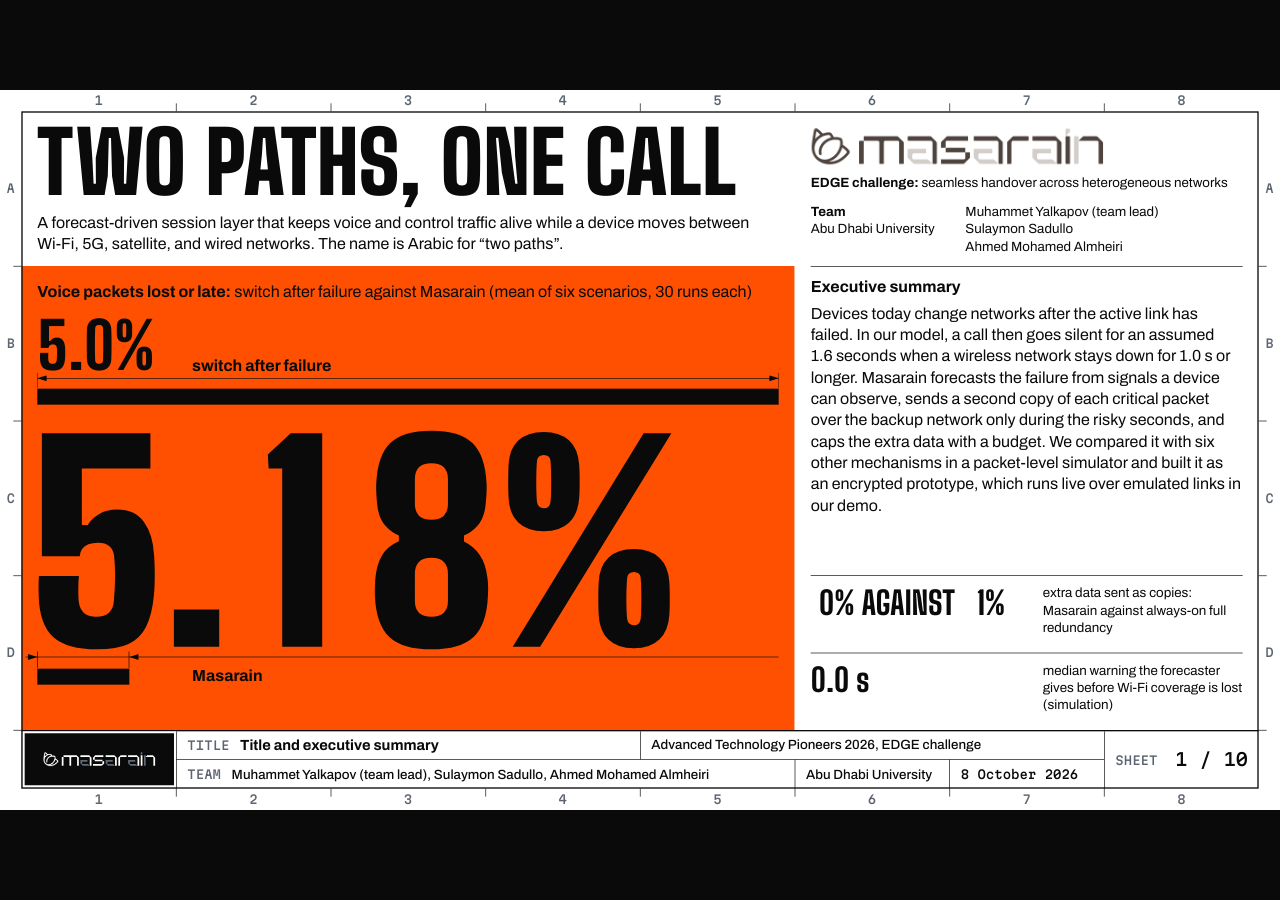
==== commit fd1b1b4e: "Update the declaration of AI use on all pages Co-Authored-By: Claude Opus 5.5 <noreply@anthropic.com" ====
--- a/deck.html
+++ b/deck.html
@@ -1418,7 +1418,7 @@
 
   
   <h2 class="small label abs" data-build="text" style="left:984px;top:691px">Declaration of AI use</h2>
-  <p class="fine abs" data-build="text" style="left:984px;top:722px;width:416px">Anthropic&rsquo;s Claude (Claude Code) wrote the simulator and prototype code, ran the analysis, and drafted this deck, and it assisted the team in the literature search and the design of the mechanism. The team chose the challenge, the approach, and the name, and it is responsible for the literature search, the design of the mechanism, and the submission.</p>
+  <p class="fine abs" data-build="text" style="left:984px;top:722px;width:416px">Anthropic&rsquo;s Claude (Claude Code) implemented the simulator and the prototype and ran the analysis. The team chose the challenge, the approach, and the name, and it is responsible for the literature search, the design of the mechanism, and the submission.</p>
   <i class="rule" data-build="plot" data-delay="200" data-dur="400" style="left:984px;top:926px;width:416px"></i>
 
   
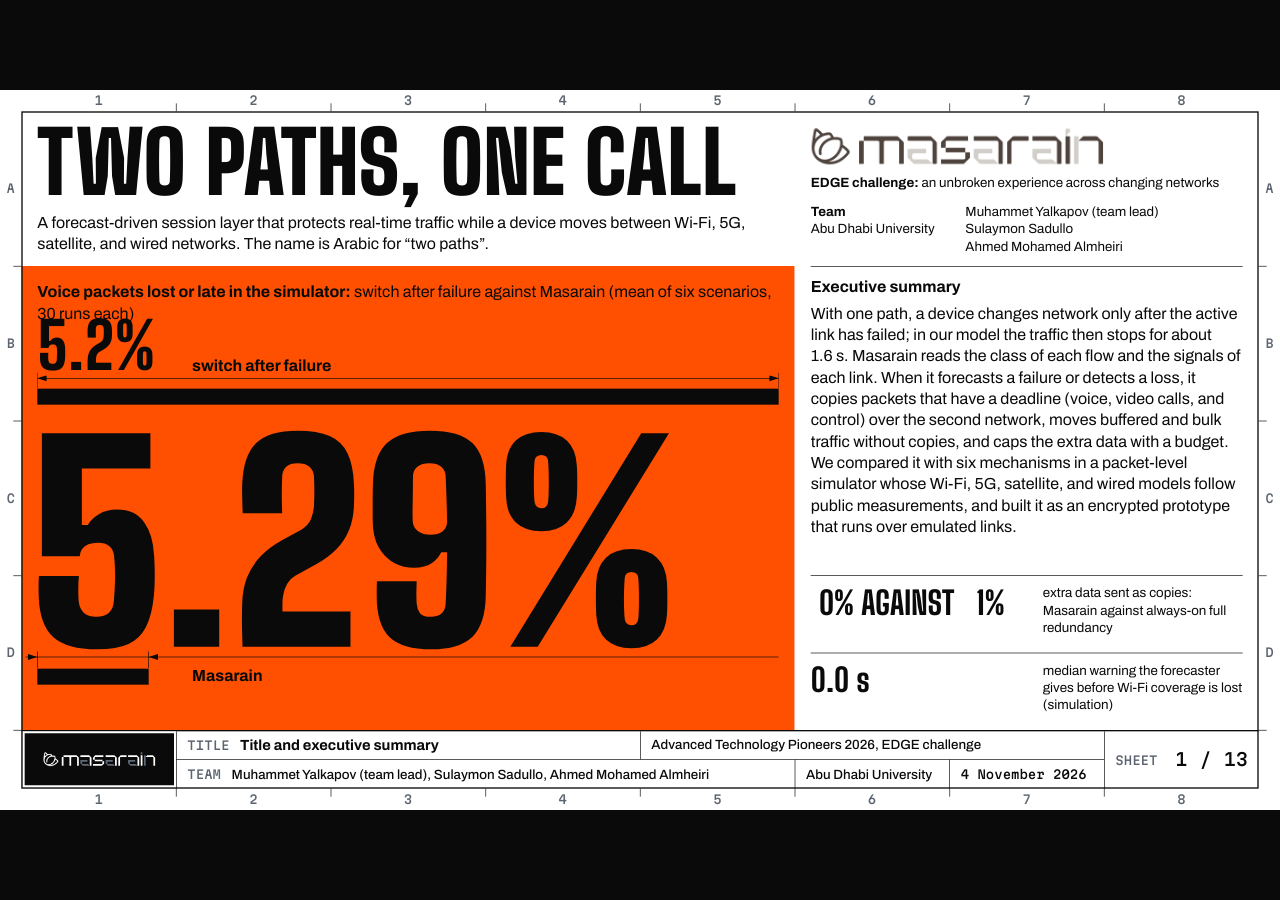
==== commit 38e2af0a: "Update the site after the mentor session: measured link models, traffic classes, jitter and IPAT, 13" ====
--- a/deck.html
+++ b/deck.html
@@ -358,137 +358,147 @@
 #s03 .s03-parts th{border-top:0;padding-top:9px}
 #s03 .s03-parts td:first-child{font:500 20px/26px var(--f-mono)}
 #s03 .s03-parts td:nth-child(2){font-weight:600}
-#s04 .s04-seg{overflow:visible}
-#s04 .s04-pk1{stroke-dasharray:20.4545 9}
-#s04 .s04-probe{fill:none;stroke:var(--fg);stroke-width:14;stroke-dasharray:3 55}
-#s04 .s04-probe1{stroke-dasharray:3 55.909}
-#s04 .s04-five .dim-fig{left:12px;top:auto;bottom:calc(100% + 10px - .02em);translate:none}
-#s04 .s04-fifteen .dim-fig{left:auto;right:12px;top:auto;bottom:calc(100% + 10px - .02em);translate:none}
-#s04 .s04-dimlbl{font:400 20px/26px var(--f-text)}
-#s04 .s04-lead{margin-right:19px}
-#s04 .s04-rung h3{font-weight:700}
-#s04 .s04-rung h3 .mono{font-size:18px;margin-right:8px}
-#s04 .s04-rung p+p{margin-top:6px}
-#s05 .s05-dl{font:400 20px/1 var(--f-text);white-space:pre;margin-left:7px}
-#s05 .s05-dl--pre{margin-left:0;margin-right:7px}
-#s05 .s05-k{margin-right:9px}
-#s05 .s05-r{text-align:right}
-#s06 .s06-v .dim-fig{bottom:auto;top:calc(50% - 16px)}
-#s06 .dwg .s06-ours{stroke:var(--orange)}
-#s06 .dwg .s06-on-call{stroke:var(--black)}
-#s06 .dwg .s06-run{fill:var(--white);stroke:none}
-#s06 .s06-list p+p{margin-top:10px}
-#s07 .s07-dk{fill:var(--black);stroke:var(--white);stroke-width:1.5}
-#s07 .s07-dg{fill:var(--gray);stroke:var(--white);stroke-width:1.5}
-#s07 .s07-do{fill:var(--orange);stroke:var(--white);stroke-width:1.5}
-#s07 .s07-big{stroke-width:2.5}
-#s07 .s07-ring{fill:var(--white);stroke:var(--black);stroke-width:2}
-#s07 .s07-paper{fill:var(--white);stroke:none}
-#s07 .s07-tagbox{fill:var(--white)}
-#s07 .s07-dash{stroke-dasharray:9 5}
-#s07 .s07-rest{border:2px solid var(--black);border-left:0}
-#s07 .tbl th,#s07 .tbl td{padding-right:8px}
-#s07 .tbl .num{padding-left:8px;padding-right:0}
-#s07 .s07-find{list-style:none}
-#s07 .s07-find>li{border-top:1px solid var(--black);padding:11px 0 12px}
-#s07 .s07-find>li:first-child{border-top-width:2px}
-#s08 .tbl td,#s08 .tbl td.num{line-height:25px}
-#s08 .s08-abl td:first-child{padding-right:0}
-#s08 .s08-abl td.num,#s08 .s08-abl th.num{padding-left:10px}
-#s08 .s08-key td{font-weight:700}
-#s08 .s08-key td.num{font-weight:500}
-#s08 .s08-risk,#s08 .s08-sig{stroke-linejoin:bevel}
-#s08 .s08-n{font-variant-numeric:tabular-nums lining-nums}
-#s08 .s08-ours{font-weight:700}
+#s04 .dwg text{font-size:20px}
+#s04 .tbl td,#s04 .tbl th{white-space:nowrap}
+#s05 .s05-seg{overflow:visible}
+#s05 .s05-pk1{stroke-dasharray:20.4545 9}
+#s05 .s05-probe{fill:none;stroke:var(--fg);stroke-width:14;stroke-dasharray:3 55}
+#s05 .s05-probe1{stroke-dasharray:3 55.909}
+#s05 .s05-five .dim-fig{left:12px;top:auto;bottom:calc(100% + 10px - .02em);translate:none}
+#s05 .s05-fifteen .dim-fig{left:auto;right:12px;top:auto;bottom:calc(100% + 10px - .02em);translate:none}
+#s05 .s05-dimlbl{font:400 20px/26px var(--f-text)}
+#s05 .s05-lead{margin-right:19px}
+#s05 .s05-rung h3{font-weight:700}
+#s05 .s05-rung h3 .mono{font-size:18px;margin-right:8px}
+#s05 .s05-rung p+p{margin-top:6px}
+#s06 .s06-dl{font:400 20px/1 var(--f-text);white-space:pre;margin-left:7px}
+#s06 .s06-dl--pre{margin-left:0;margin-right:7px}
+#s06 .s06-k{margin-right:9px}
+#s06 .s06-r{text-align:right}
+#s07 .s07-kv>div{padding:3px 0}
+#s07 .rule--v{width:1px}
+#s08 .s08-v .dim-fig{bottom:auto;top:calc(50% - 16px)}
+#s08 .dwg .s08-ours{stroke:var(--orange)}
+#s08 .dwg .s08-on-call{stroke:var(--black)}
+#s08 .dwg .s08-run{fill:var(--white);stroke:none}
+#s08 .s08-list p+p{margin-top:10px}
+#s08 .s08-gap{margin-top:10px}
+#s09 .s09-dk{fill:var(--black);stroke:var(--white);stroke-width:1.5}
+#s09 .s09-dg{fill:var(--gray);stroke:var(--white);stroke-width:1.5}
+#s09 .s09-do{fill:var(--orange);stroke:var(--white);stroke-width:1.5}
+#s09 .s09-big{stroke-width:2.5}
+#s09 .s09-ring{fill:var(--white);stroke:var(--black);stroke-width:2}
+#s09 .s09-dash{stroke-dasharray:9 5}
+#s09 .s09-unit{font-size:.4em}
+#s09 .tbl th,#s09 .tbl td{padding-right:6px}
+#s09 .tbl .num{padding-left:6px;padding-right:0}
+#s09 .s09-find{list-style:none}
+#s09 .s09-find>li{border-top:1px solid var(--black);padding:9px 0 10px}
+#s09 .s09-find>li:first-child{border-top-width:2px}
+#s10 .tbl td,#s10 .tbl th{white-space:nowrap}
+#s10 .s10-p{font-weight:600}
+#s10 .s10-sub td{font-weight:600;padding-top:10px}
+#s10 .s10-find{list-style:none}
+#s10 .s10-find>li{border-top:1px solid var(--black);padding:6px 0 7px}
+#s10 .s10-find>li:first-child{border-top-width:2px}
+#s11 .tbl td,#s11 .tbl td.num{line-height:25px}
+#s11 .s11-abl td:first-child{padding-right:0}
+#s11 .s11-abl td.num,#s11 .s11-abl th.num{padding-left:10px}
+#s11 .s11-key td{font-weight:700}
+#s11 .s11-key td.num{font-weight:500}
+#s11 .s11-risk,#s11 .s11-sig{stroke-linejoin:bevel}
+#s11 .s11-n{font-variant-numeric:tabular-nums lining-nums}
+#s11 .s11-ours{font-weight:700}
 @media screen{
-  #s08 .s08-sweep.go{animation:s08-sweep var(--dur) linear var(--d) both}
-  #s08 .s08-n.go{animation:s08-cut 100ms linear var(--d) both}
+  #s11 .s11-sweep.go{animation:s11-sweep var(--dur) linear var(--d) both}
+  #s11 .s11-n.go{animation:s11-cut 100ms linear var(--d) both}
 }
-@keyframes s08-sweep{from{clip-path:inset(-4px 100% -4px -4px)}to{clip-path:inset(-4px -4px -4px -4px)}}
-@keyframes s08-cut{from{opacity:0}to{opacity:1}}
-#s09 .s09-say{line-height:.87}
-#s09 .s09-say span{display:block}
-#s09 .s09-note h2{text-wrap:balance}
-#s09 .s09-note+.s09-note{margin-top:12px;padding-top:12px;border-top:1px solid var(--fg)}
-#s09 .s09-n{display:inline-block;width:28px;font:500 20px/32px var(--f-mono)}
+@keyframes s11-sweep{from{clip-path:inset(-4px 100% -4px -4px)}to{clip-path:inset(-4px -4px -4px -4px)}}
+@keyframes s11-cut{from{opacity:0}to{opacity:1}}
+#s12 .s12-say{line-height:.87}
+#s12 .s12-say span{display:block}
+#s12 .s12-note h2{text-wrap:balance}
+#s12 .s12-note+.s12-note{margin-top:12px;padding-top:12px;border-top:1px solid var(--fg)}
+#s12 .s12-n{display:inline-block;width:28px;font:500 20px/32px var(--f-mono)}
+#s12 .s12-note p.small{margin-top:4px}
+#s12 .s12-lim>li+li{margin-top:10px}
 @media screen{
-  #s09 .s09-say span.go{animation:s09-plot var(--dur) linear var(--d) both}
+  #s12 .s12-say span.go{animation:s12-plot var(--dur) linear var(--d) both}
 }
-@keyframes s09-plot{from{clip-path:inset(-20% 100% -20% 0)}to{clip-path:inset(-20% 0 -20% 0)}}
-#s10 .s10-what{font:700 24px/28px var(--f-text);top:9px;left:0;translate:none}
-#s10 .s10-in,#s10 .s10-phase{left:24px}
-#s10 .s10-open::before,#s10 .s10-open::after{content:none}
-#s10 .s10-todo>li{padding-left:32px}
-#s10 .s10-todo>li+li{margin-top:8px}
-#s10 .s10-todo--b{counter-reset:n 2}
-#s10 .s10-refs{list-style:none;line-height:22px}
-#s10 .s10-refs>li+li{margin-top:6px}
-#s10 .s10-note{text-align:right}
+@keyframes s12-plot{from{clip-path:inset(-20% 100% -20% 0)}to{clip-path:inset(-20% 0 -20% 0)}}
+#s13 .s13-what{font:700 24px/28px var(--f-text);top:9px;left:0;translate:none}
+#s13 .s13-in,#s13 .s13-phase{left:24px}
+#s13 .s13-open::before,#s13 .s13-open::after{content:none}
+#s13 .s13-todo>li{padding-left:32px}
+#s13 .s13-todo>li+li{margin-top:8px}
+#s13 .s13-todo--b{counter-reset:n 2}
+#s13 .s13-need>div{padding:6px 0}
+#s13 .s13-note{text-align:right}
 </style>
 </head>
 <body>
 <svg width="0" height="0" style="position:absolute" aria-hidden="true" focusable="false"><defs><symbol id="logo" viewBox="191 337 641 94"><g transform="matrix(1.4901 0 0 1.4901 562.4975 384)"><g style=""><g transform="matrix(1 0 0 1 -143.2791 5.3996)"><g style=""><g transform="matrix(1 0 0 1 0 0)"><path style="stroke: none; stroke-width: 1; stroke-dasharray: none; stroke-linecap: butt; stroke-dashoffset: 0; stroke-linejoin: miter; stroke-miterlimit: 4; fill: rgb(255,255,255); fill-rule: nonzero; opacity: 1;" transform=" translate(-100.0037, -102.5181)" d="M 67.9609 89.917 C 67.9609 89.4849 68.249 89.197 68.6809 89.197 L 73.7215 89.197 C 74.1533 89.197 74.4414 89.4849 74.4414 89.917 L 74.4414 121.5998 C 74.4414 122.0318 74.1533 122.3198 73.7215 122.3198 L 68.6809 122.3198 C 68.249 122.3198 67.9609 122.0318 67.9609 121.5998 L 67.9609 89.917 Z M 74.4414 88.4769 L 74.4414 83.4365 C 74.4414 83.0044 74.7295 82.7164 75.1616 82.7164 L 122.4697 82.7164 C 123.0457 82.7164 123.6939 83.0044 124.0537 83.3645 L 131.3984 90.7091 C 131.7583 91.0691 132.0464 91.7172 132.0464 92.2932 L 132.0464 121.5998 C 132.0464 122.0318 131.7583 122.3198 131.3264 122.3198 L 126.2859 122.3198 C 125.854 122.3198 125.5659 122.0318 125.5659 121.5998 L 125.5659 91.7172 C 125.5659 90.205 124.5579 89.197 123.0457 89.197 L 105.7642 89.197 C 104.252 89.197 103.2439 90.205 103.2439 91.7172 L 103.2439 121.5998 C 103.2439 122.0318 102.9561 122.3198 102.524 122.3198 L 97.4834 122.3198 C 97.0515 122.3198 96.7635 122.0318 96.7635 121.5998 L 96.7635 91.7172 C 96.7635 90.205 95.7554 89.197 94.2432 89.197 L 75.1616 89.197 C 74.7295 89.197 74.4414 88.9089 74.4414 88.4769 Z" stroke-linecap="round"/></g></g></g><g transform="matrix(1 0 0 1 -84.6 5.3995)"><g style=""><g transform="matrix(1 0 0 1 0 0)"><path style="stroke: none; stroke-width: 1; stroke-dasharray: none; stroke-linecap: butt; stroke-dashoffset: 0; stroke-linejoin: miter; stroke-miterlimit: 4; fill: rgb(255,255,255); fill-rule: nonzero; opacity: 1;" transform=" translate(-100.0025, -102.5181)" d="M 114.4037 121.4557 L 114.4037 91.7172 C 114.4037 90.205 113.3956 89.197 111.8835 89.197 L 79.8407 89.197 C 79.4087 89.197 79.1206 88.9089 79.1206 88.477 L 79.1206 83.4365 C 79.1206 83.0043 79.4087 82.7165 79.8407 82.7165 L 111.3794 82.7165 C 111.8835 82.7165 112.4596 82.9325 112.8196 83.2924 L 120.3082 90.7812 C 120.6682 91.141 120.8843 91.7172 120.8843 92.2211 L 120.8843 121.5998 C 120.8843 122.0319 120.5962 122.3198 120.1642 122.3198 L 115.2678 122.3198 C 114.7638 122.3198 114.4037 121.9599 114.4037 121.4557 Z" stroke-linecap="round"/></g><g transform="matrix(1 0 0 1 -3.4543 9.0007)"><path style="stroke: none; stroke-width: 1; stroke-dasharray: none; stroke-linecap: butt; stroke-dashoffset: 0; stroke-linejoin: miter; stroke-miterlimit: 4; fill: rgb(95,104,117); fill-rule: nonzero; opacity: 1;" transform=" translate(-96.5482, -111.5189)" d="M 79.1206 101.4379 C 79.1206 101.006 79.4087 100.718 79.8407 100.718 L 104.8269 100.718 C 105.4029 100.718 105.763 101.0781 105.763 101.654 L 105.763 106.2624 C 105.763 106.8386 105.4029 107.1987 104.8269 107.1987 L 88.1214 107.1987 C 86.6093 107.1987 85.6012 108.2067 85.6012 109.7187 L 85.6012 113.319 C 85.6012 114.8312 86.6093 115.8393 88.1214 115.8393 L 106.9871 115.8393 C 107.5631 115.8393 108.2112 116.1274 108.5712 116.4872 L 113.7556 121.6718 C 114.1157 122.0319 114.0436 122.3198 113.4676 122.3198 L 88.6255 122.3198 C 88.1214 122.3198 87.5454 122.1039 87.1854 121.7438 L 79.6967 114.2551 C 79.3367 113.8952 79.1207 113.319 79.1207 112.8151 L 79.1207 101.4379 Z" stroke-linecap="round"/></g></g></g><g transform="matrix(1 0 0 1 -37.08 5.3996)"><g style=""><g transform="matrix(1 0 0 1 0 0)"><path style="stroke: none; stroke-width: 1; stroke-dasharray: none; stroke-linecap: butt; stroke-dashoffset: 0; stroke-linejoin: miter; stroke-miterlimit: 4; fill: rgb(255,255,255); fill-rule: nonzero; opacity: 1;" transform=" translate(-100.0025, -102.5181)" d="M 79.1206 92.0772 C 79.1206 91.6452 79.3369 91.1411 79.625 90.8531 L 87.2573 83.2204 C 87.5454 82.9324 88.0498 82.7164 88.4814 82.7164 L 117.2842 82.7164 C 117.7163 82.7164 118.0044 83.0044 118.0044 83.4365 L 118.0044 88.4769 C 118.0044 88.9089 117.7163 89.197 117.2842 89.197 L 88.1216 89.197 C 86.6094 89.197 85.6016 90.205 85.6016 91.7172 L 85.6016 98.5578 C 85.6016 98.9898 85.3135 99.2778 84.8814 99.2778 L 79.8408 99.2778 C 79.4087 99.2778 79.1206 98.9898 79.1206 98.5578 L 79.1206 92.0772 L 79.1206 92.0772 Z M 79.1206 116.5593 C 79.1206 116.1273 79.4087 115.8393 79.8408 115.8393 L 111.8838 115.8393 C 113.396 115.8393 114.4038 114.8311 114.4038 113.3191 L 114.4038 106.4785 C 114.4038 106.0464 114.6919 105.7584 115.124 105.7584 L 120.1646 105.7584 C 120.5962 105.7584 120.8843 106.0464 120.8843 106.4785 L 120.8843 112.743 C 120.8843 113.3191 120.5962 113.9671 120.2363 114.3271 L 112.8916 121.6718 C 112.5318 122.0318 111.8838 122.3198 111.3076 122.3198 L 79.8408 122.3198 C 79.4087 122.3198 79.1206 122.0318 79.1206 121.5998 C 79.1206 121.5998 79.1206 116.5593 79.1206 116.5593 Z M 86.3213 99.2778 L 113.6836 99.2778 C 114.1157 99.2778 114.4038 99.5659 114.4038 99.9979 L 114.4038 105.0383 C 114.4038 105.4704 114.1157 105.7584 113.6836 105.7584 L 86.3213 105.7584 C 85.8897 105.7584 85.6016 105.4704 85.6016 105.0383 L 85.6016 99.9979 C 85.6016 99.5659 85.8897 99.2778 86.3213 99.2778 Z" stroke-linecap="round"/></g></g></g><g transform="matrix(1 0 0 1 10.44 5.3996)"><g style=""><g transform="matrix(1 0 0 1 0 0)"><path style="stroke: none; stroke-width: 1; stroke-dasharray: none; stroke-linecap: butt; stroke-dashoffset: 0; stroke-linejoin: miter; stroke-miterlimit: 4; fill: rgb(255,255,255); fill-rule: nonzero; opacity: 1;" transform=" translate(-100.0025, -102.5181)" d="M 114.4037 121.4557 L 114.4037 91.7172 C 114.4037 90.205 113.3956 89.197 111.8835 89.197 L 79.8407 89.197 C 79.4087 89.197 79.1206 88.9089 79.1206 88.477 L 79.1206 83.4365 C 79.1206 83.0043 79.4087 82.7165 79.8407 82.7165 L 111.3794 82.7165 C 111.8835 82.7165 112.4596 82.9325 112.8196 83.2924 L 120.3082 90.7812 C 120.6682 91.141 120.8843 91.7172 120.8843 92.2211 L 120.8843 121.5998 C 120.8843 122.0319 120.5962 122.3198 120.1642 122.3198 L 115.2678 122.3198 C 114.7638 122.3198 114.4037 121.9599 114.4037 121.4557 Z" stroke-linecap="round"/></g><g transform="matrix(1 0 0 1 -3.4543 9.0007)"><path style="stroke: none; stroke-width: 1; stroke-dasharray: none; stroke-linecap: butt; stroke-dashoffset: 0; stroke-linejoin: miter; stroke-miterlimit: 4; fill: rgb(95,104,117); fill-rule: nonzero; opacity: 1;" transform=" translate(-96.5482, -111.5189)" d="M 79.1206 101.4379 C 79.1206 101.006 79.4087 100.718 79.8407 100.718 L 104.8269 100.718 C 105.4029 100.718 105.763 101.0781 105.763 101.654 L 105.763 106.2624 C 105.763 106.8386 105.4029 107.1987 104.8269 107.1987 L 88.1214 107.1987 C 86.6093 107.1987 85.6012 108.2067 85.6012 109.7187 L 85.6012 113.319 C 85.6012 114.8312 86.6093 115.8393 88.1214 115.8393 L 106.9871 115.8393 C 107.5631 115.8393 108.2112 116.1274 108.5712 116.4872 L 113.7556 121.6718 C 114.1157 122.0319 114.0436 122.3198 113.4676 122.3198 L 88.6255 122.3198 C 88.1214 122.3198 87.5454 122.1039 87.1854 121.7438 L 79.6967 114.2551 C 79.3367 113.8952 79.1207 113.319 79.1207 112.8151 L 79.1207 101.4379 Z" stroke-linecap="round"/></g></g></g><g transform="matrix(1 0 0 1 52.5596 5.3996)"><g style=""><g transform="matrix(1 0 0 1 0 0)"><path style="stroke: none; stroke-width: 1; stroke-dasharray: none; stroke-linecap: butt; stroke-dashoffset: 0; stroke-linejoin: miter; stroke-miterlimit: 4; fill: rgb(255,255,255); fill-rule: nonzero; opacity: 1;" transform=" translate(-100.002, -102.5181)" d="M 114.7632 89.197 L 93.5215 89.197 C 92.0093 89.197 91.0012 90.205 91.0012 91.7172 L 91.0012 121.4558 C 91.0012 121.9598 90.6411 122.3198 90.1372 122.3198 L 85.2408 122.3198 C 84.8086 122.3198 84.5205 122.0318 84.5205 121.5998 L 84.5205 92.2212 C 84.5205 91.7172 84.7366 91.1411 85.0967 90.7811 L 92.5852 83.2924 C 92.9454 82.9324 93.5215 82.7164 94.0254 82.7164 L 114.7632 82.7164 C 115.1954 82.7164 115.4834 83.0044 115.4834 83.4365 L 115.4834 88.4769 C 115.4834 88.9089 115.1953 89.197 114.7632 89.197 Z" stroke-linecap="round"/></g></g></g><g transform="matrix(1 0 0 1 94.68 5.3996)"><g style=""><g transform="matrix(1 0 0 1 0 0)"><path style="stroke: none; stroke-width: 1; stroke-dasharray: none; stroke-linecap: butt; stroke-dashoffset: 0; stroke-linejoin: miter; stroke-miterlimit: 4; fill: rgb(255,255,255); fill-rule: nonzero; opacity: 1;" transform=" translate(-100.0025, -102.5181)" d="M 114.4037 121.4557 L 114.4037 91.7172 C 114.4037 90.205 113.3956 89.197 111.8835 89.197 L 79.8407 89.197 C 79.4087 89.197 79.1206 88.9089 79.1206 88.477 L 79.1206 83.4365 C 79.1206 83.0043 79.4087 82.7165 79.8407 82.7165 L 111.3794 82.7165 C 111.8835 82.7165 112.4596 82.9325 112.8196 83.2924 L 120.3082 90.7812 C 120.6682 91.141 120.8843 91.7172 120.8843 92.2211 L 120.8843 121.5998 C 120.8843 122.0319 120.5962 122.3198 120.1642 122.3198 L 115.2678 122.3198 C 114.7638 122.3198 114.4037 121.9599 114.4037 121.4557 Z" stroke-linecap="round"/></g><g transform="matrix(1 0 0 1 -3.4543 9.0007)"><path style="stroke: none; stroke-width: 1; stroke-dasharray: none; stroke-linecap: butt; stroke-dashoffset: 0; stroke-linejoin: miter; stroke-miterlimit: 4; fill: rgb(95,104,117); fill-rule: nonzero; opacity: 1;" transform=" translate(-96.5482, -111.5189)" d="M 79.1206 101.4379 C 79.1206 101.006 79.4087 100.718 79.8407 100.718 L 104.8269 100.718 C 105.4029 100.718 105.763 101.0781 105.763 101.654 L 105.763 106.2624 C 105.763 106.8386 105.4029 107.1987 104.8269 107.1987 L 88.1214 107.1987 C 86.6093 107.1987 85.6012 108.2067 85.6012 109.7187 L 85.6012 113.319 C 85.6012 114.8312 86.6093 115.8393 88.1214 115.8393 L 106.9871 115.8393 C 107.5631 115.8393 108.2112 116.1274 108.5712 116.4872 L 113.7556 121.6718 C 114.1157 122.0319 114.0436 122.3198 113.4676 122.3198 L 88.6255 122.3198 C 88.1214 122.3198 87.5454 122.1039 87.1854 121.7438 L 79.6967 114.2551 C 79.3367 113.8952 79.1207 113.319 79.1207 112.8151 L 79.1207 101.4379 Z" stroke-linecap="round"/></g></g></g><g transform="matrix(1 0 0 1 124.5585 0)"><g style=""><g transform="matrix(1 0 0 1 0 -19.9897)"><path style="stroke: none; stroke-width: 1; stroke-dasharray: none; stroke-linecap: butt; stroke-dashoffset: 0; stroke-linejoin: miter; stroke-miterlimit: 4; fill: rgb(95,104,117); fill-rule: nonzero; opacity: 1;" transform=" translate(-100.0006, -77.1279)" d="M 97.6245 71.9155 L 102.377 71.9155 C 102.8809 71.9155 103.241 72.2756 103.241 72.7795 L 103.241 75.3718 C 103.241 75.8759 103.0249 76.4518 102.6648 76.8119 L 97.3364 82.1403 C 96.9763 82.5004 96.7603 82.3564 96.7603 81.8525 L 96.7603 72.7795 C 96.7603 72.2756 97.1204 71.9155 97.6245 71.9155 Z" stroke-linecap="round"/></g><g transform="matrix(1 0 0 1 0 5.4005)"><path style="stroke: none; stroke-width: 1; stroke-dasharray: none; stroke-linecap: butt; stroke-dashoffset: 0; stroke-linejoin: miter; stroke-miterlimit: 4; fill: rgb(255,255,255); fill-rule: nonzero; opacity: 1;" transform=" translate(-100.0006, -102.5181)" d="M 96.7603 83.5805 C 96.7603 83.0766 97.1204 82.7165 97.6245 82.7165 L 102.377 82.7165 C 102.8809 82.7165 103.241 83.0766 103.241 83.5805 L 103.241 121.4557 C 103.241 121.9599 102.8809 122.3197 102.377 122.3197 L 97.6245 122.3197 C 97.1204 122.3197 96.7603 121.9599 96.7603 121.4557 L 96.7603 83.5805 Z" stroke-linecap="round"/></g></g></g><g transform="matrix(1 0 0 1 154.44 5.3995)"><g style=""><g transform="matrix(1 0 0 1 -17.6416 0)"><path style="stroke: none; stroke-width: 1; stroke-dasharray: none; stroke-linecap: butt; stroke-dashoffset: 0; stroke-linejoin: miter; stroke-miterlimit: 4; fill: rgb(95,104,117); fill-rule: nonzero; opacity: 1;" transform=" translate(-82.3611, -102.5181)" d="M 85.6013 83.4364 L 85.6013 121.4557 C 85.6013 121.9599 85.2412 122.3197 84.7373 122.3197 L 79.8408 122.3197 C 79.409 122.3197 79.1209 122.0319 79.1209 121.5998 L 79.1209 83.4364 C 79.1209 83.0043 79.409 82.7165 79.8408 82.7165 L 84.8814 82.7165 C 85.3135 82.7165 85.6013 83.0043 85.6013 83.4364 Z" stroke-linecap="round"/></g><g transform="matrix(1 0 0 1 3.4059 0)"><path style="stroke: none; stroke-width: 1; stroke-dasharray: none; stroke-linecap: butt; stroke-dashoffset: 0; stroke-linejoin: miter; stroke-miterlimit: 4; fill: rgb(255,255,255); fill-rule: nonzero; opacity: 1;" transform=" translate(-103.4086, -102.5181)" d="M 91.5779 83.2204 C 91.866 82.9325 92.3699 82.7165 92.802 82.7165 L 111.5237 82.7165 C 111.9556 82.7165 112.4597 82.9325 112.7478 83.2204 L 120.3804 90.8532 C 120.6685 91.141 120.8845 91.6452 120.8845 92.0773 L 120.8845 121.4557 C 120.8845 121.9599 120.5244 122.3197 120.0203 122.3197 L 115.2681 122.3197 C 114.7639 122.3197 114.4038 121.9599 114.4038 121.4557 L 114.4038 91.7172 C 114.4038 90.205 113.3958 89.197 111.8838 89.197 L 86.3216 89.197 C 85.8894 89.197 85.8174 88.9809 86.1055 88.6928 L 91.5779 83.2204 Z" stroke-linecap="round"/></g></g></g></g></g><g transform="matrix(0.2093 0 0 0.2093 236.9653 382.1164)"><image x="-184" y="-180" width="399" height="378" href="[data-uri]"/></g></symbol><path id="ah" d="M0 0L-14 -4.5V4.5Z"/><symbol id="logo-light" viewBox="0 0 2514 325"><image width="2514" height="325" href="[data-uri]"/></symbol></defs></svg>
 <main id="stage">
 
-<!-- ===== Sheet 1 of 10: Title and executive summary ===== -->
-<section id="s01" data-n="1" aria-label="Sheet 1 of 10: Title and executive summary" class="sheet" data-title="Title and executive summary">
+<!-- ===== Sheet 1 of 13: Title and executive summary ===== -->
+<section id="s01" data-n="1" aria-label="Sheet 1 of 13: Title and executive summary" class="sheet" data-title="Title and executive summary">
 
   
   <div class="field field--orange z" style="--c:1;--r:2;--cs:5;--rs:3" data-build="field"></div>
 
   
   <h1 class="headline abs s01-slogan" style="left:56px;top:49px"><span class="s01-tw">T</span>wo paths, one call</h1>
-  <p class="text abs" data-build="text" style="left:56px;top:184px;width:1112px">A forecast-driven session layer that keeps voice and control traffic alive while a device moves between <span class="nowrap">Wi-Fi</span>, 5G, satellite, and wired networks. The name is Arabic for &ldquo;two paths&rdquo;.</p>
+  <p class="text abs" data-build="text" style="left:56px;top:184px;width:1112px">A forecast-driven session layer that protects real-time traffic while a device moves between <span class="nowrap">Wi-Fi</span>, 5G, satellite, and wired networks. The name is Arabic for &ldquo;two paths&rdquo;.</p>
 
   
   <svg class="abs" data-build="text" style="left:1216px;top:56px;width:440px;height:57px" viewBox="0 0 2514 325" role="img" aria-label="Masarain"><use href="#logo-light" width="2514" height="325"/></svg>
-  <p class="small abs" data-build="text" style="left:1216px;top:126px;width:648px"><b>EDGE challenge:</b> seamless handover across heterogeneous networks</p>
+  <p class="small abs" data-build="text" style="left:1216px;top:126px;width:648px"><b>EDGE challenge:</b> an unbroken experience across changing networks</p>
   <p class="small abs" data-build="text" style="left:1216px;top:170px;width:208px"><b>Team</b><br>Abu Dhabi University</p>
   <p class="small abs" data-build="text" style="left:1448px;top:170px;width:416px">Muhammet Yalkapov (team lead)<br>Sulaymon Sadullo<br>Ahmed Mohamed Almheiri</p>
 
   
   <i class="rule" data-build="plot" style="left:1216px;top:264px;width:648px"></i>
   <h2 class="text label abs" data-build="text" style="left:1216px;top:280px">Executive summary</h2>
-  <p class="text abs" data-build="text" style="left:1216px;top:320px;width:648px">Devices today change networks after the active link has failed. In our model, a call then goes silent for an assumed 1.6&nbsp;seconds when a wireless network stays down for 1.0&nbsp;s or longer. Masarain forecasts the failure from signals a device can observe, sends a second copy of each critical packet over the backup network only during the risky seconds, and caps the extra data with a budget. We compared it with six other mechanisms in a packet-level simulator and built it as an encrypted prototype, which runs live over emulated links in our demo.</p>
+  <p class="text abs" data-build="text" style="left:1216px;top:320px;width:648px">With one path, a device changes network only after the active link has failed; in our model the traffic then stops for about 1.6&nbsp;s. Masarain reads the class of each flow and the signals of each link. When it forecasts a failure or detects a loss, it copies packets that have a deadline (voice, video calls, and control) over the second network, moves buffered and bulk traffic without copies, and caps the extra data with a budget. We compared it with six mechanisms in a packet-level simulator whose Wi-Fi, 5G, satellite, and wired models follow public measurements, and built it as an encrypted prototype that runs over emulated links.</p>
 
   
   <i class="rule" data-build="plot" style="left:1216px;top:728px;width:648px"></i>
-  <p class="display abs" data-build="count" data-order="41" data-dur="500" style="left:1216px;top:746px;--size:48px"><span data-count>14%</span> AGAINST <span data-count>81%</span></p>
+  <p class="display abs" data-build="count" data-order="41" data-dur="500" style="left:1216px;top:746px;--size:48px"><span data-count>16%</span> AGAINST <span data-count>81%</span></p>
   <p class="small abs" data-build="text" data-order="42" style="left:1564px;top:742px;width:300px">extra data sent as copies: Masarain against always-on full redundancy</p>
   <i class="rule" data-build="plot" style="left:1216px;top:844px;width:648px"></i>
-  <p class="display abs" data-build="count" data-order="41" data-dur="500" style="left:1216px;top:862px;--size:48px"><span data-count>4.6</span> s</p>
+  <p class="display abs" data-build="count" data-order="41" data-dur="500" style="left:1216px;top:862px;--size:48px"><span data-count>4.4</span> s</p>
   <p class="small abs" data-build="text" data-order="42" style="left:1564px;top:858px;width:300px">median warning the forecaster gives before Wi-Fi coverage is lost (simulation)</p>
 
   
-  <p class="text on-orange abs" data-build="text" data-order="39" style="left:56px;top:288px;width:1112px"><b>Voice packets lost or late:</b> switch after failure against Masarain (mean of six scenarios, 30 runs each)</p>
+  <p class="text on-orange abs" data-build="text" data-order="39" style="left:56px;top:288px;width:1112px"><b>Voice packets lost or late in the simulator:</b> switch after failure against Masarain (mean of six scenarios, 30 runs each)</p>
 
   
   <i class="bar on-orange" data-build="plot" data-order="20" style="left:56px;top:448px;width:1112px;height:24px"></i>
-  <i class="bar on-orange" data-build="plot" data-order="20" style="left:56px;top:868px;width:138px;height:24px"></i>
+  <i class="bar on-orange" data-build="plot" data-order="20" style="left:56px;top:868px;width:167px;height:24px"></i>
 
   
   <div class="dim on-orange" data-build="dimension" data-order="30" style="left:56px;top:432px;width:1112px;--ext-down:14px">
-    <span class="dim-fig dim-fig--start display" style="--size:96px"><span data-count>5.3</span>%</span>
-  </div>
-  <div class="dim dim--out on-orange" data-build="dimension" data-order="31" data-dur="800" style="left:56px;top:850px;width:138px;--ext-down:16px;--tail-a:18px;--tail-b:974px">
-    <span class="dim-fig dim-fig--start figure" style="--size:400px;--gap:14px"><span data-count data-from="5.3">0.65</span>%</span>
+    <span class="dim-fig dim-fig--start display" style="--size:96px"><span data-count>5.5</span>%</span>
+  </div>
+  <div class="dim dim--out on-orange" data-build="dimension" data-order="31" data-dur="800" style="left:56px;top:850px;width:167px;--ext-down:16px;--tail-a:18px;--tail-b:945px">
+    <span class="dim-fig dim-fig--start figure" style="--size:400px;--gap:14px"><span data-count data-from="5.5">0.83</span>%</span>
   </div>
 
   
   <p class="text label on-orange abs" data-build="callout" style="left:288px;top:398px">switch after failure</p>
   <p class="text label on-orange abs" data-build="callout" style="left:288px;top:864px">Masarain</p>
-<div class="chrome" aria-hidden="true"><div class="strip"><div class="strip-cell strip-logo"><svg viewBox="0 0 641 94" role="img" aria-label="Masarain"><use href="#logo" width="641" height="94"/></svg></div><div class="strip-cell strip-title"><span class="strip-k">TITLE</span><span class="strip-v">Title and executive summary</span></div><div class="strip-cell strip-event">Advanced Technology Pioneers 2026, EDGE challenge</div><div class="strip-cell strip-team"><span class="strip-k">TEAM</span><span class="strip-v">Muhammet Yalkapov (team lead), Sulaymon Sadullo, Ahmed Mohamed Almheiri</span></div><div class="strip-cell strip-univ">Abu Dhabi University</div><div class="strip-cell strip-date">8 October 2026</div><div class="strip-cell strip-sheet"><span class="strip-k">SHEET</span><span class="strip-n">1 / 10</span></div></div><svg class="frame" viewBox="0 0 1920 1080" width="1920" height="1080"><rect class="frame-line" x="33" y="33" width="1854" height="1014"/><path class="frame-tick" d="M264.5 20V32M264.5 1048V1060M496.5 20V32M496.5 1048V1060M728.5 20V32M728.5 1048V1060M960.5 20V32M960.5 1048V1060M1192.5 20V32M1192.5 1048V1060M1424.5 20V32M1424.5 1048V1060M1656.5 20V32M1656.5 1048V1060M20 264.5H32M1888 264.5H1900M20 496.5H32M1888 496.5H1900M20 728.5H32M1888 728.5H1900M20 960.5H32M1888 960.5H1900"/><g class="frame-zone"><text x="148" y="23">1</text><text x="148" y="1071">1</text><text x="380" y="23">2</text><text x="380" y="1071">2</text><text x="612" y="23">3</text><text x="612" y="1071">3</text><text x="844" y="23">4</text><text x="844" y="1071">4</text><text x="1076" y="23">5</text><text x="1076" y="1071">5</text><text x="1308" y="23">6</text><text x="1308" y="1071">6</text><text x="1540" y="23">7</text><text x="1540" y="1071">7</text><text x="1772" y="23">8</text><text x="1772" y="1071">8</text><text x="16" y="155">A</text><text x="1904" y="155">A</text><text x="16" y="387">B</text><text x="1904" y="387">B</text><text x="16" y="619">C</text><text x="1904" y="619">C</text><text x="16" y="851">D</text><text x="1904" y="851">D</text></g></svg></div>
+<div class="chrome" aria-hidden="true"><div class="strip"><div class="strip-cell strip-logo"><svg viewBox="0 0 641 94" role="img" aria-label="Masarain"><use href="#logo" width="641" height="94"/></svg></div><div class="strip-cell strip-title"><span class="strip-k">TITLE</span><span class="strip-v">Title and executive summary</span></div><div class="strip-cell strip-event">Advanced Technology Pioneers 2026, EDGE challenge</div><div class="strip-cell strip-team"><span class="strip-k">TEAM</span><span class="strip-v">Muhammet Yalkapov (team lead), Sulaymon Sadullo, Ahmed Mohamed Almheiri</span></div><div class="strip-cell strip-univ">Abu Dhabi University</div><div class="strip-cell strip-date">4 November 2026</div><div class="strip-cell strip-sheet"><span class="strip-k">SHEET</span><span class="strip-n">1 / 13</span></div></div><svg class="frame" viewBox="0 0 1920 1080" width="1920" height="1080"><rect class="frame-line" x="33" y="33" width="1854" height="1014"/><path class="frame-tick" d="M264.5 20V32M264.5 1048V1060M496.5 20V32M496.5 1048V1060M728.5 20V32M728.5 1048V1060M960.5 20V32M960.5 1048V1060M1192.5 20V32M1192.5 1048V1060M1424.5 20V32M1424.5 1048V1060M1656.5 20V32M1656.5 1048V1060M20 264.5H32M1888 264.5H1900M20 496.5H32M1888 496.5H1900M20 728.5H32M1888 728.5H1900M20 960.5H32M1888 960.5H1900"/><g class="frame-zone"><text x="148" y="23">1</text><text x="148" y="1071">1</text><text x="380" y="23">2</text><text x="380" y="1071">2</text><text x="612" y="23">3</text><text x="612" y="1071">3</text><text x="844" y="23">4</text><text x="844" y="1071">4</text><text x="1076" y="23">5</text><text x="1076" y="1071">5</text><text x="1308" y="23">6</text><text x="1308" y="1071">6</text><text x="1540" y="23">7</text><text x="1540" y="1071">7</text><text x="1772" y="23">8</text><text x="1772" y="1071">8</text><text x="16" y="155">A</text><text x="1904" y="155">A</text><text x="16" y="387">B</text><text x="1904" y="387">B</text><text x="16" y="619">C</text><text x="1904" y="619">C</text><text x="16" y="851">D</text><text x="1904" y="851">D</text></g></svg></div>
 </section>
 
-<!-- ===== Sheet 2 of 10: Problem and scenario ===== -->
-<section id="s02" data-n="2" aria-label="Sheet 2 of 10: Problem and scenario" class="sheet">
+<!-- ===== Sheet 2 of 13: Problem and scenario ===== -->
+<section id="s02" data-n="2" aria-label="Sheet 2 of 13: Problem and scenario" class="sheet">
 
   
   <div class="field field--black z" style="--c:1;--r:2;--cs:4;--rs:3" data-build="field"></div>
 
   
-  <h1 class="headline headline--s blk" style="--c:1;--r:1;--cs:4;--dy:-3px">A moving user loses the call<br>when the active ne<span class="s02-tw">t</span>work drops</h1>
-  <p class="cap abs" style="left:56px;top:228px;width:620px">What happens today when <span class="nowrap">Wi-Fi</span> drops (switch after failure)</p>
+  <h1 class="headline headline--s blk" style="--c:1;--r:1;--cs:4;--dy:-3px">A moving user’s call goes silent<br>when the active ne<span class="s02-tw">t</span>work drops</h1>
+  <p class="cap abs" style="left:56px;top:228px;width:620px">With one active path, when <span class="nowrap">Wi-Fi</span> drops (switch after failure)</p>
   <p class="note abs s02-r" style="left:676px;top:228px;width:260px">Schematic, not to scale.</p>
 
   
@@ -525,7 +535,7 @@
   <p class="text on-black abs" data-build="text" data-at="2260" style="left:56px;top:603px">about</p>
 
   
-  <p class="small on-black abs" data-build="text" style="left:56px;top:790px;width:880px">Silence lasts about 1.6&nbsp;seconds when the link stays down for 1.0&nbsp;s or longer, and less after a shorter drop. Both times are assumptions; the sensitivity runs vary the detection time.</p>
+  <p class="small on-black abs" data-build="text" style="left:56px;top:790px;width:880px">Silence lasts about 1.6&nbsp;s when the link stays down for 1.0&nbsp;s or longer. Both times follow measured phones and Linux timers; sensitivity runs vary them.</p>
   <i class="rule on-black" data-build="plot" data-order="45" data-delay="300" data-dur="300" style="left:56px;top:858px;width:880px"></i>
   <p class="text label on-black abs" data-build="text" data-order="46" style="left:56px;top:872px;width:880px">Design question: can a device get the reliability of sending everything twice while paying for only a small share of it, using signals it can observe?</p>
 
@@ -533,8 +543,8 @@
   <div class="text abs s02-why" style="left:984px;top:56px;width:880px">
     <h2 class="label" data-build="text">Why it matters</h2>
     <p data-build="text"><span class="nowrap">Wi-Fi</span>, 5G, satellite, and wired links fail in different ways when a user moves: coverage fades, cells hand over, Starlink satellite links reconfigure every 15&nbsp;seconds, and cables are unplugged.</p>
-    <p data-build="text">A device normally keeps one network active and changes only after that network has failed. In our simulation this loses 5.3% of voice packets, causes 2.8&nbsp;audible gaps per minute, and degrades the audio in 14.7% of all seconds.</p>
-    <p data-build="text">The traffic at stake is small but critical: a voice call and a control or telemetry stream. For a field team or an unmanned vehicle, a silence of 1.6&nbsp;seconds is a missed order or a lost control link.</p>
+    <p data-build="text">The simplest approach keeps one network active and changes only after that network has failed. In our simulation this loses 5.5% of voice packets, causes 3.1&nbsp;gaps of 200&nbsp;ms or longer per minute, and leaves 14.4% of all seconds with degraded audio.</p>
+    <p data-build="text">Real-time traffic suffers most: voice calls, video calls, and control streams. For a field team or an unmanned vehicle, a silence of 1.6&nbsp;seconds can mean a missed order or a lost control link.</p>
   </div>
 
   
@@ -552,14 +562,14 @@
     </tbody>
   </table>
   <div class="small abs" style="left:984px;top:786px;width:880px">
-    <p data-build="text">Applications: a G.711 voice call (50&nbsp;packets per second, useful only if each packet arrives within 80&nbsp;ms) and a telemetry stream (10&nbsp;messages per second, 250&nbsp;ms deadline).</p>
-    <p data-build="text">The six scenarios cover every access type named in the challenge, three speeds, both directions of travel, and both gradual and sudden loss. Bulk transfers are left out on purpose: they tolerate a short gap, and copying them would waste the backup link.</p>
-  </div>
-<div class="chrome" aria-hidden="true"><div class="strip"><div class="strip-cell strip-logo"><svg viewBox="0 0 641 94" role="img" aria-label="Masarain"><use href="#logo" width="641" height="94"/></svg></div><div class="strip-cell strip-title"><span class="strip-k">TITLE</span><span class="strip-v">Problem and scenario</span></div><div class="strip-cell strip-event">Advanced Technology Pioneers 2026, EDGE challenge</div><div class="strip-cell strip-team"><span class="strip-k">TEAM</span><span class="strip-v">Muhammet Yalkapov (team lead), Sulaymon Sadullo, Ahmed Mohamed Almheiri</span></div><div class="strip-cell strip-univ">Abu Dhabi University</div><div class="strip-cell strip-date">8 October 2026</div><div class="strip-cell strip-sheet"><span class="strip-k">SHEET</span><span class="strip-n">2 / 10</span></div></div><svg class="frame" viewBox="0 0 1920 1080" width="1920" height="1080"><rect class="frame-line" x="33" y="33" width="1854" height="1014"/><path class="frame-tick" d="M264.5 20V32M264.5 1048V1060M496.5 20V32M496.5 1048V1060M728.5 20V32M728.5 1048V1060M960.5 20V32M960.5 1048V1060M1192.5 20V32M1192.5 1048V1060M1424.5 20V32M1424.5 1048V1060M1656.5 20V32M1656.5 1048V1060M20 264.5H32M1888 264.5H1900M20 496.5H32M1888 496.5H1900M20 728.5H32M1888 728.5H1900M20 960.5H32M1888 960.5H1900"/><g class="frame-zone"><text x="148" y="23">1</text><text x="148" y="1071">1</text><text x="380" y="23">2</text><text x="380" y="1071">2</text><text x="612" y="23">3</text><text x="612" y="1071">3</text><text x="844" y="23">4</text><text x="844" y="1071">4</text><text x="1076" y="23">5</text><text x="1076" y="1071">5</text><text x="1308" y="23">6</text><text x="1308" y="1071">6</text><text x="1540" y="23">7</text><text x="1540" y="1071">7</text><text x="1772" y="23">8</text><text x="1772" y="1071">8</text><text x="16" y="155">A</text><text x="1904" y="155">A</text><text x="16" y="387">B</text><text x="1904" y="387">B</text><text x="16" y="619">C</text><text x="1904" y="619">C</text><text x="16" y="851">D</text><text x="1904" y="851">D</text></g></svg></div>
+    <p data-build="text">Main traffic: a G.711 voice call (50&nbsp;packets per second, useful only within 80&nbsp;ms) and a control stream (10&nbsp;messages per second, 250&nbsp;ms deadline). Video calls, voice over TCP, buffered video, and bulk data are each tested alone as well (sheet&nbsp;10).</p>
+    <p data-build="text">The six scenarios cover every access type named in the challenge, three speeds, both directions of travel, and both gradual and sudden loss.</p>
+  </div>
+<div class="chrome" aria-hidden="true"><div class="strip"><div class="strip-cell strip-logo"><svg viewBox="0 0 641 94" role="img" aria-label="Masarain"><use href="#logo" width="641" height="94"/></svg></div><div class="strip-cell strip-title"><span class="strip-k">TITLE</span><span class="strip-v">Problem and scenario</span></div><div class="strip-cell strip-event">Advanced Technology Pioneers 2026, EDGE challenge</div><div class="strip-cell strip-team"><span class="strip-k">TEAM</span><span class="strip-v">Muhammet Yalkapov (team lead), Sulaymon Sadullo, Ahmed Mohamed Almheiri</span></div><div class="strip-cell strip-univ">Abu Dhabi University</div><div class="strip-cell strip-date">4 November 2026</div><div class="strip-cell strip-sheet"><span class="strip-k">SHEET</span><span class="strip-n">2 / 13</span></div></div><svg class="frame" viewBox="0 0 1920 1080" width="1920" height="1080"><rect class="frame-line" x="33" y="33" width="1854" height="1014"/><path class="frame-tick" d="M264.5 20V32M264.5 1048V1060M496.5 20V32M496.5 1048V1060M728.5 20V32M728.5 1048V1060M960.5 20V32M960.5 1048V1060M1192.5 20V32M1192.5 1048V1060M1424.5 20V32M1424.5 1048V1060M1656.5 20V32M1656.5 1048V1060M20 264.5H32M1888 264.5H1900M20 496.5H32M1888 496.5H1900M20 728.5H32M1888 728.5H1900M20 960.5H32M1888 960.5H1900"/><g class="frame-zone"><text x="148" y="23">1</text><text x="148" y="1071">1</text><text x="380" y="23">2</text><text x="380" y="1071">2</text><text x="612" y="23">3</text><text x="612" y="1071">3</text><text x="844" y="23">4</text><text x="844" y="1071">4</text><text x="1076" y="23">5</text><text x="1076" y="1071">5</text><text x="1308" y="23">6</text><text x="1308" y="1071">6</text><text x="1540" y="23">7</text><text x="1540" y="1071">7</text><text x="1772" y="23">8</text><text x="1772" y="1071">8</text><text x="16" y="155">A</text><text x="1904" y="155">A</text><text x="16" y="387">B</text><text x="1904" y="387">B</text><text x="16" y="619">C</text><text x="1904" y="619">C</text><text x="16" y="851">D</text><text x="1904" y="851">D</text></g></svg></div>
 </section>
 
-<!-- ===== Sheet 3 of 10: Existing mechanisms ===== -->
-<section id="s03" data-n="3" aria-label="Sheet 3 of 10: Existing mechanisms" class="sheet">
+<!-- ===== Sheet 3 of 13: Existing mechanisms ===== -->
+<section id="s03" data-n="3" aria-label="Sheet 3 of 13: Existing mechanisms" class="sheet">
 
   
   <div class="field field--black z" style="--c:1;--r:4;--cs:3;--rs:1" data-build="field"></div>
@@ -567,7 +577,7 @@
   <div class="field field--orange z" style="--c:4;--r:4;--cs:3;--rs:1" data-build="field" data-step="2"></div>
 
   
-  <h1 class="headline headline--s blk" style="--c:1;--r:1;--cs:6;--dy:-3px">Existing mechanisms either react after the loss<br>or pay for redundancy all the time</h1>
+  <h1 class="headline headline--s blk" style="--c:1;--r:1;--cs:6;--dy:-3px">Most existing mechanisms react after the loss<br>or pay for redundancy all the time</h1>
 
   
   <p class="display on-black abs s03-claim" data-build="text" data-order="12" style="left:56px;top:750px;--size:110px">REACT AFTER<br>THE LOSS</p>
@@ -583,23 +593,23 @@
     <thead><tr data-build="text"><th>Item</th><th>Family</th><th>Examples</th><th>When it acts</th><th>Extra data</th><th>Weakness</th></tr></thead>
     <tbody>
       <tr data-build="text"><td>1</td><td>Switch after failure</td><td>Operating-system and application failover</td><td><b>After</b> the link is declared<br>dead, then reconnects</td><td>None</td><td>Silence from the failure<br>until the call reconnects</td></tr>
-      <tr data-build="text"><td>2</td><td>Multipath<br>scheduling</td><td>Lowest round-trip-time (RTT) scheduler of Multipath<br>TCP (MPTCP) [1, 2] and of multipath QUIC</td><td><b>After</b> a loss or timeout<br>on the active path</td><td>None</td><td>Packets in flight are lost<br>or late at every break</td></tr>
-      <tr data-build="text"><td>3</td><td>Always-on<br>redundancy</td><td>ReMP TCP [3], 3GPP ATSSS redundant steering<br>in its basic form, SD-WAN duplication</td><td><b>Always</b></td><td>Up to 100%</td><td>Keeps a full copy of the call<br>on a metered backup</td></tr>
-      <tr data-build="text"><td>4</td><td>On-demand<br>duplication</td><td>SD-WAN products;<br>threshold-triggered partial duplication [7]</td><td><b>After</b> measured loss or a<br>signal threshold is crossed</td><td>Moderate</td><td>The first burst is lost; a fixed<br>threshold ignores the trend</td></tr>
-      <tr data-build="text"><td>5</td><td>Adaptive error<br>correction</td><td>Parity packets sized to measured loss<br>on multipath QUIC [8]</td><td><b>After</b> loss is measured</td><td>About 6%</td><td>Sized to average loss;<br>burst loss is not modeled</td></tr>
-      <tr data-build="text"><td>6</td><td>Forecast-triggered<br>duplication</td><td>Segura et al. [4], Kao and Wu [5],<br>inside the 5G network</td><td><b>Before</b> a predicted<br>degradation</td><td>Low</td><td>One technology,<br>needs the operator</td></tr>
-      <tr data-build="text"><td>7</td><td>Schedule-aware<br>steering</td><td>Media over multipath QUIC on Starlink [6]</td><td><b>Before</b> each 15&nbsp;s<br>reconfiguration</td><td>None</td><td>Satellite only,<br>moves rather than copies</td></tr>
+      <tr data-build="text"><td>2</td><td>Multipath<br>scheduling</td><td>Lowest-RTT scheduler of Multipath<br>TCP (MPTCP) and of multipath QUIC</td><td><b>After</b> a loss or timeout<br>on the active path</td><td>None</td><td>Packets in flight are lost<br>or late at every break</td></tr>
+      <tr data-build="text"><td>3</td><td>Always-on<br>redundancy</td><td>ReMP TCP, 3GPP ATSSS redundant steering<br>in its basic form, SD-WAN duplication</td><td><b>Always</b></td><td>Up to 100%</td><td>Keeps a full copy of the call<br>on a metered backup</td></tr>
+      <tr data-build="text"><td>4</td><td>On-demand<br>duplication</td><td>SD-WAN products;<br>threshold-triggered partial duplication</td><td><b>After</b> measured loss or a<br>signal threshold is crossed</td><td>Moderate</td><td>The first burst is lost; a fixed<br>threshold ignores the trend</td></tr>
+      <tr data-build="text"><td>5</td><td>Adaptive error<br>correction</td><td>Parity packets sized to measured loss<br>on multipath QUIC</td><td><b>After</b> loss is measured</td><td>About 6% reported;<br>8% in our runs</td><td>Sized to average loss;<br>burst loss is not modeled</td></tr>
+      <tr data-build="text"><td>6</td><td>Forecast-triggered<br>duplication</td><td>Studies of 5G conditional handover,<br>inside the operator&rsquo;s network</td><td><b>Before</b> a predicted<br>degradation</td><td>Low</td><td>One technology,<br>needs the operator</td></tr>
+      <tr data-build="text"><td>7</td><td>Schedule-aware<br>steering</td><td>Media over multipath QUIC on Starlink</td><td><b>Before</b> each 15&nbsp;s<br>reconfiguration</td><td>None</td><td>Satellite only,<br>moves rather than copies</td></tr>
     </tbody>
   </table>
 
   
   <div class="small abs s03-fix" style="left:1448px;top:56px;width:416px">
-    <h2 class="cap" data-build="text"><span class="tag">A</span> Anchor reference 1: the default<br>scheduler of Linux MPTCP [1, 2]</h2>
-    <p data-build="text">It sends each packet on the path with the<br>lowest round-trip time (RTT) and moves to<br>the other path when the first one stops<br>acknowledging. It sends no copies, but it<br>learns of a failure only from missing<br>acknowledgments, so every break costs the<br>packets already sent. It is our baseline for<br>multipath, and the gap between it and full<br>redundancy is the room that any smarter<br>mechanism can claim.</p>
+    <h2 class="cap" data-build="text"><span class="tag">A</span> Baseline: lowest-RTT<br>multipath</h2>
+    <p data-build="text">It applies the rule of the default Linux<br>MPTCP scheduler to a UDP session: each<br>packet takes the path with the lowest<br>round-trip time (RTT), and the flow moves<br>when a path stops answering. It sends no<br>copies, so every break still costs the<br>packets already sent. It is our baseline for<br>multipath, and the gap between it and full<br>redundancy is the room that any smarter<br>mechanism can claim.</p>
   </div>
   <div class="small abs s03-fix" style="left:1448px;top:400px;width:416px">
-    <h2 class="cap" data-build="text"><span class="tag">B</span> Anchor reference 2: forecast-triggered<br>duplication [4, 5]</h2>
-    <p data-build="text">Kao and Wu predict signal degradation during<br>5G conditional handover and switch packet<br>duplication on only then; they report 91%<br>recall and 80% fewer unnecessary copies.<br>Their result suggests that forecasting pays,<br>but the mechanism runs inside one operator&rsquo;s<br>5G network and cannot see Wi-Fi, satellite, or<br>wired links, which is where the EDGE<br>scenario takes place.</p>
+    <h2 class="cap" data-build="text"><span class="tag">B</span> Closest idea: forecast-triggered<br>duplication</h2>
+    <p data-build="text">A study of 5G conditional handover predicts<br>signal degradation and switches packet<br>duplication on only then; it reports 91%<br>recall and 80% fewer unnecessary copies.<br>The result suggests that forecasting pays,<br>but the mechanism runs inside one operator&rsquo;s<br>5G network and cannot see Wi-Fi, satellite, or<br>wired links, which is where the EDGE<br>scenario takes place.</p>
   </div>
 
   
@@ -613,15 +623,119 @@
       <circle class="dot" cx="1400" cy="589.5" r="3.5"/>
     </g>
   </svg>
-<div class="chrome" aria-hidden="true"><div class="strip"><div class="strip-cell strip-logo"><svg viewBox="0 0 641 94" role="img" aria-label="Masarain"><use href="#logo" width="641" height="94"/></svg></div><div class="strip-cell strip-title"><span class="strip-k">TITLE</span><span class="strip-v">Existing mechanisms</span></div><div class="strip-cell strip-event">Advanced Technology Pioneers 2026, EDGE challenge</div><div class="strip-cell strip-team"><span class="strip-k">TEAM</span><span class="strip-v">Muhammet Yalkapov (team lead), Sulaymon Sadullo, Ahmed Mohamed Almheiri</span></div><div class="strip-cell strip-univ">Abu Dhabi University</div><div class="strip-cell strip-date">8 October 2026</div><div class="strip-cell strip-sheet"><span class="strip-k">SHEET</span><span class="strip-n">3 / 10</span></div></div><svg class="frame" viewBox="0 0 1920 1080" width="1920" height="1080"><rect class="frame-line" x="33" y="33" width="1854" height="1014"/><path class="frame-tick" d="M264.5 20V32M264.5 1048V1060M496.5 20V32M496.5 1048V1060M728.5 20V32M728.5 1048V1060M960.5 20V32M960.5 1048V1060M1192.5 20V32M1192.5 1048V1060M1424.5 20V32M1424.5 1048V1060M1656.5 20V32M1656.5 1048V1060M20 264.5H32M1888 264.5H1900M20 496.5H32M1888 496.5H1900M20 728.5H32M1888 728.5H1900M20 960.5H32M1888 960.5H1900"/><g class="frame-zone"><text x="148" y="23">1</text><text x="148" y="1071">1</text><text x="380" y="23">2</text><text x="380" y="1071">2</text><text x="612" y="23">3</text><text x="612" y="1071">3</text><text x="844" y="23">4</text><text x="844" y="1071">4</text><text x="1076" y="23">5</text><text x="1076" y="1071">5</text><text x="1308" y="23">6</text><text x="1308" y="1071">6</text><text x="1540" y="23">7</text><text x="1540" y="1071">7</text><text x="1772" y="23">8</text><text x="1772" y="1071">8</text><text x="16" y="155">A</text><text x="1904" y="155">A</text><text x="16" y="387">B</text><text x="1904" y="387">B</text><text x="16" y="619">C</text><text x="1904" y="619">C</text><text x="16" y="851">D</text><text x="1904" y="851">D</text></g></svg></div>
+<div class="chrome" aria-hidden="true"><div class="strip"><div class="strip-cell strip-logo"><svg viewBox="0 0 641 94" role="img" aria-label="Masarain"><use href="#logo" width="641" height="94"/></svg></div><div class="strip-cell strip-title"><span class="strip-k">TITLE</span><span class="strip-v">Existing mechanisms</span></div><div class="strip-cell strip-event">Advanced Technology Pioneers 2026, EDGE challenge</div><div class="strip-cell strip-team"><span class="strip-k">TEAM</span><span class="strip-v">Muhammet Yalkapov (team lead), Sulaymon Sadullo, Ahmed Mohamed Almheiri</span></div><div class="strip-cell strip-univ">Abu Dhabi University</div><div class="strip-cell strip-date">4 November 2026</div><div class="strip-cell strip-sheet"><span class="strip-k">SHEET</span><span class="strip-n">3 / 13</span></div></div><svg class="frame" viewBox="0 0 1920 1080" width="1920" height="1080"><rect class="frame-line" x="33" y="33" width="1854" height="1014"/><path class="frame-tick" d="M264.5 20V32M264.5 1048V1060M496.5 20V32M496.5 1048V1060M728.5 20V32M728.5 1048V1060M960.5 20V32M960.5 1048V1060M1192.5 20V32M1192.5 1048V1060M1424.5 20V32M1424.5 1048V1060M1656.5 20V32M1656.5 1048V1060M20 264.5H32M1888 264.5H1900M20 496.5H32M1888 496.5H1900M20 728.5H32M1888 728.5H1900M20 960.5H32M1888 960.5H1900"/><g class="frame-zone"><text x="148" y="23">1</text><text x="148" y="1071">1</text><text x="380" y="23">2</text><text x="380" y="1071">2</text><text x="612" y="23">3</text><text x="612" y="1071">3</text><text x="844" y="23">4</text><text x="844" y="1071">4</text><text x="1076" y="23">5</text><text x="1076" y="1071">5</text><text x="1308" y="23">6</text><text x="1308" y="1071">6</text><text x="1540" y="23">7</text><text x="1540" y="1071">7</text><text x="1772" y="23">8</text><text x="1772" y="1071">8</text><text x="16" y="155">A</text><text x="1904" y="155">A</text><text x="16" y="387">B</text><text x="1904" y="387">B</text><text x="16" y="619">C</text><text x="1904" y="619">C</text><text x="16" y="851">D</text><text x="1904" y="851">D</text></g></svg></div>
 </section>
 
-<!-- ===== Sheet 4 of 10: The idea ===== -->
-<section id="s04" data-n="4" aria-label="Sheet 4 of 10: The idea" class="sheet sheet--black" data-steps="4" data-hold="160">
+<!-- ===== Sheet 4 of 13: Where Masarain sits ===== -->
+<section id="s04" data-n="4" aria-label="Sheet 4 of 13: Where Masarain sits" class="sheet" data-title="Where Masarain sits">
+
+  <div class="field field--black z" style="--c:1;--r:2;--cs:4;--rs:3" data-build="field"></div>
+
+  <h1 class="headline headline--s blk" style="--c:1;--r:1;--cs:6;--dy:-3px">Masarain is a multipath tunnel over UDP that knows what each flow carries</h1>
+  <p class="small abs" data-build="text" style="left:1448px;top:56px;width:416px">It carries each flow, with its own TCP or UDP, inside one UDP socket per network, as a VPN does, so the network and the operator stay unchanged. Copies go only to flows with a deadline.</p>
+
+  
+  <svg class="dwg on-black" viewBox="0 0 1920 1080" aria-hidden="true">
+    <g data-build="text" data-order="11">
+      <text class="tx-b" x="56" y="310">OSI model</text>
+      <text class="tx-b" x="292" y="310">TCP/IP model</text>
+      <text class="tx-b" x="476" y="310">Masarain on the device</text>
+    </g>
+    <g data-build="plot" data-order="20">
+      
+      <path class="ln" d="M56.5 330.5H276.5V862.5H56.5Z M56.5 406.5H276.5 M56.5 482.5H276.5 M56.5 558.5H276.5 M56.5 634.5H276.5 M56.5 710.5H276.5 M56.5 786.5H276.5"/>
+      
+      <path class="ln" d="M292.5 330.5H452.5V862.5H292.5Z M292.5 558.5H452.5 M292.5 634.5H452.5 M292.5 710.5H452.5"/>
+    </g>
+    <g data-build="text" data-order="21">
+      <text x="68" y="375">7  Application</text>
+      <text x="68" y="451">6  Presentation</text>
+      <text class="tx-b" x="68" y="527">5  Session</text>
+      <text x="68" y="603">4  Transport</text>
+      <text x="68" y="679">3  Network</text>
+      <text x="68" y="755">2  Data link</text>
+      <text x="68" y="831">1  Physical</text>
+      <text x="304" y="451">Application</text>
+      <text x="304" y="603">Transport</text>
+      <text x="304" y="679">Internet</text>
+      <text x="304" y="793">Link</text>
+    </g>
+    
+    <g data-build="plot" data-order="22">
+      <path class="ln" d="M476.5 330.5H936.5V474.5H476.5Z"/>
+      <path class="ln" d="M516.5 566.5H698.5V626.5H516.5Z M714.5 566.5H896.5V626.5H714.5Z"/>
+      <path class="ln" d="M516.5 642.5H698.5V702.5H516.5Z M714.5 642.5H896.5V702.5H714.5Z"/>
+      <path class="ln" d="M516.5 718.5H698.5V854.5H516.5Z M714.5 718.5H896.5V854.5H714.5Z"/>
+    </g>
+    <rect class="fill-call" x="476" y="482" width="461" height="76" data-build="field" data-order="23"/>
+    <g data-build="text" data-order="24">
+      <text class="tx-b" x="488" y="362">Applications and their own flows</text>
+      <text x="488" y="394">voice and video calls, RTP over UDP</text>
+      <text x="488" y="422">control and telemetry over UDP</text>
+      <text x="488" y="450">streaming over TCP or QUIC, bulk over TCP</text>
+      <text x="528" y="603">UDP, Wi-Fi</text>
+      <text x="726" y="603">UDP, 5G</text>
+      <text x="528" y="679">IP, Wi-Fi address</text>
+      <text x="726" y="679">IP, 5G address</text>
+      <text x="528" y="760">Wi-Fi MAC</text>
+      <text x="528" y="788">and radio</text>
+      <text x="726" y="760">5G NR radio</text>
+      <text x="726" y="788">protocol stack</text>
+    </g>
+    <g class="on-orange" data-build="text" data-order="25">
+      <text class="tx-b" x="488" y="512" fill="#0A0A0A">MASARAIN MULTIPATH TUNNEL</text>
+      <text x="488" y="540" fill="#0A0A0A">classify, forecast, copy or move, encrypt, number</text>
+    </g>
+    
+    <g data-build="plot" data-order="30">
+      <path class="ln-dash" d="M496.5 846V566"/>
+      <path class="ln-dash" d="M916.5 846V566"/>
+      <use href="#ah" class="ah" transform="translate(496.5 560) rotate(-90)"/>
+      <use href="#ah" class="ah" transform="translate(916.5 560) rotate(-90)"/>
+    </g>
+    <g data-build="text" data-order="41">
+      <text x="56" y="896">Dashed: signals the tunnel reads from below (signal strength, beacon</text>
+      <text x="56" y="922">loss, carrier down). Each inner flow keeps its transport: TCP still retransmits.</text>
+    </g>
+  </svg>
+
+  
+  <i class="rule" data-build="plot" style="left:984px;top:264px;width:880px"></i>
+  <h2 class="text label abs" data-build="text" style="left:984px;top:280px">The layer where each multipath mechanism works</h2>
+  <dl class="kv small abs" data-build="text" style="left:984px;top:322px;width:880px;--kw:208px">
+    <div><dt>Multipath TCP</dt><dd>Transport layer, in the kernel: one TCP connection over several paths.</dd></div>
+    <div><dt>Multipath QUIC</dt><dd>Transport layer in user space, over UDP; when to copy is left open.</dd></div>
+    <div><dt>3GPP ATSSS</dt><dd>5G device and core: the operator steers or splits 5G and Wi-Fi traffic.</dd></div>
+    <div><dt>SD-WAN</dt><dd>Network-layer overlay on an edge router: steers or duplicates by policy.</dd></div>
+    <div><dt>Masarain</dt><dd>Tunnel over UDP, at the session layer, on a device or a gateway.</dd></div>
+  </dl>
+
+  <h2 class="small label abs" data-build="text" style="left:984px;top:540px">How a flow gets its class</h2>
+  <p class="small abs" data-build="text" style="left:984px;top:568px;width:880px">On the device, the application names the class of each flow it opens. A gateway would use the DSCP mark when one is set, known ports, and the pattern of packet sizes and rates. Masarain reads headers only; the application&rsquo;s own TLS, SRTP, or QUIC encryption stays intact end to end.</p>
+
+  
+  <p class="cap abs" data-build="text" style="left:984px;top:660px">Traffic classes in the simulator, and what Masarain does for each</p>
+  <table class="tbl tbl--tight small abs" data-build="text" style="left:984px;top:700px;width:880px">
+    <colgroup><col style="width:25%"><col style="width:19%"><col style="width:16%"><col style="width:24%"><col style="width:16%"></colgroup>
+    <thead><tr><th>Class</th><th>Transport</th><th>Deadline</th><th>Most sensitive to</th><th>Masarain</th></tr></thead>
+    <tbody>
+      <tr><td>Voice call</td><td>RTP over UDP</td><td>80 ms</td><td>gaps, jitter, loss</td><td>copies at risk</td></tr>
+      <tr><td>Voice over TCP</td><td>TCP</td><td>80 ms</td><td>retransmission delay</td><td>copies at risk</td></tr>
+      <tr><td>Video call</td><td>RTP over UDP</td><td>150 ms</td><td>any late frame packet</td><td>copies at risk</td></tr>
+      <tr><td>Control, telemetry</td><td>UDP</td><td>250 ms</td><td>deadline misses</td><td>copies at risk</td></tr>
+      <tr><td>Video streaming</td><td>TCP or QUIC</td><td>30 s buffer</td><td>stalls, throughput</td><td>moves only</td></tr>
+      <tr><td>Bulk data</td><td>TCP</td><td>none</td><td>completion time</td><td>moves only</td></tr>
+    </tbody>
+  </table>
+<div class="chrome" aria-hidden="true"><div class="strip"><div class="strip-cell strip-logo"><svg viewBox="0 0 641 94" role="img" aria-label="Masarain"><use href="#logo" width="641" height="94"/></svg></div><div class="strip-cell strip-title"><span class="strip-k">TITLE</span><span class="strip-v">Where Masarain sits</span></div><div class="strip-cell strip-event">Advanced Technology Pioneers 2026, EDGE challenge</div><div class="strip-cell strip-team"><span class="strip-k">TEAM</span><span class="strip-v">Muhammet Yalkapov (team lead), Sulaymon Sadullo, Ahmed Mohamed Almheiri</span></div><div class="strip-cell strip-univ">Abu Dhabi University</div><div class="strip-cell strip-date">4 November 2026</div><div class="strip-cell strip-sheet"><span class="strip-k">SHEET</span><span class="strip-n">4 / 13</span></div></div><svg class="frame" viewBox="0 0 1920 1080" width="1920" height="1080"><rect class="frame-line" x="33" y="33" width="1854" height="1014"/><path class="frame-tick" d="M264.5 20V32M264.5 1048V1060M496.5 20V32M496.5 1048V1060M728.5 20V32M728.5 1048V1060M960.5 20V32M960.5 1048V1060M1192.5 20V32M1192.5 1048V1060M1424.5 20V32M1424.5 1048V1060M1656.5 20V32M1656.5 1048V1060M20 264.5H32M1888 264.5H1900M20 496.5H32M1888 496.5H1900M20 728.5H32M1888 728.5H1900M20 960.5H32M1888 960.5H1900"/><g class="frame-zone"><text x="148" y="23">1</text><text x="148" y="1071">1</text><text x="380" y="23">2</text><text x="380" y="1071">2</text><text x="612" y="23">3</text><text x="612" y="1071">3</text><text x="844" y="23">4</text><text x="844" y="1071">4</text><text x="1076" y="23">5</text><text x="1076" y="1071">5</text><text x="1308" y="23">6</text><text x="1308" y="1071">6</text><text x="1540" y="23">7</text><text x="1540" y="1071">7</text><text x="1772" y="23">8</text><text x="1772" y="1071">8</text><text x="16" y="155">A</text><text x="1904" y="155">A</text><text x="16" y="387">B</text><text x="1904" y="387">B</text><text x="16" y="619">C</text><text x="1904" y="619">C</text><text x="16" y="851">D</text><text x="1904" y="851">D</text></g></svg></div>
+</section>
+
+<!-- ===== Sheet 5 of 13: The idea ===== -->
+<section id="s05" data-n="5" aria-label="Sheet 5 of 13: The idea" class="sheet sheet--black" data-steps="4" data-hold="160">
   <div class="field field--black field--full" data-build="field"></div>
 
   
-  <h1 class="headline headline--s blk" style="--c:1;--r:1;--cs:6;--dy:-3px">Masarain copies a critical packet only when a forecast or a detected loss flags the link</h1>
+  <h1 class="headline headline--s blk" style="--c:1;--r:1;--cs:6;--dy:-3px">Masarain copies a packet that has a deadline only when a forecast or a detected loss flags the link</h1>
   <p class="text abs" data-build="text" style="left:1448px;top:56px;width:416px">The policy steps up only as far as the risk requires and steps down after the signal recovers, so most packets still travel once.</p>
 
   
@@ -639,14 +753,14 @@
   </svg>
 
   
-  <svg class="dwg s04-seg" data-build="custom" data-step="1" viewBox="56 250 324 470" style="left:56px;top:250px;width:324px;height:470px" aria-hidden="true">
+  <svg class="dwg s05-seg" data-build="custom" data-step="1" viewBox="56 250 324 470" style="left:56px;top:250px;width:324px;height:470px" aria-hidden="true">
     <path class="ln-dash" d="M56 466.5H351L380 436.5"/>
     <path class="ln-call" d="M56 496H380"/>
-    <path class="pk s04-pk1" d="M56 548H380"/>
-    <path class="s04-probe s04-probe1" d="M70 612H380"/>
+    <path class="pk s05-pk1" d="M56 548H380"/>
+    <path class="s05-probe s05-probe1" d="M70 612H380"/>
     <path class="ln-obj" d="M56 670H380"/>
   </svg>
-  <svg class="dwg s04-seg" data-build="custom" data-step="2" viewBox="380 250 116 470" style="left:380px;top:250px;width:116px;height:470px" aria-hidden="true">
+  <svg class="dwg s05-seg" data-build="custom" data-step="2" viewBox="380 250 116 470" style="left:380px;top:250px;width:116px;height:470px" aria-hidden="true">
     <path class="ln-dash" d="M380.5 500V630"/>
     <path class="ln-dash" d="M380 436.5L496 316.5"/>
     <path class="ln-call" d="M380 498V436H496"/>
@@ -654,33 +768,33 @@
     <path class="pk pk--copy" d="M380 612H496"/>
     <path class="ln-obj" d="M380 670V675L409 674V679L438 678V683L467 682V687L496 686"/>
   </svg>
-  <svg class="dwg s04-seg" data-build="custom" data-step="3" viewBox="496 250 232 470" style="left:496px;top:250px;width:232px;height:470px" aria-hidden="true">
+  <svg class="dwg s05-seg" data-build="custom" data-step="3" viewBox="496 250 232 470" style="left:496px;top:250px;width:232px;height:470px" aria-hidden="true">
     <path class="ln-dash" d="M612.5 440V630"/>
     <path class="ln-dash" d="M496 316.5L536.6 274.5H664L728 466.5"/>
     <path class="ln-call" d="M496 436H612V316H728"/>
     <path class="pk" d="M496 548H612"/>
-    <path class="s04-probe" d="M626 548H728"/>
+    <path class="s05-probe" d="M626 548H728"/>
     <path class="pk pk--copy" d="M496 612H612"/>
     <path class="pk" d="M612 612H728"/>
     <path class="ln-obj" d="M496 686V691L525 690V695L554 694V699L583 698V703L612 702L728 698"/>
   </svg>
-  <svg class="dwg s04-seg" data-build="custom" data-step="4" viewBox="728 250 440 470" style="left:728px;top:250px;width:440px;height:470px" aria-hidden="true">
+  <svg class="dwg s05-seg" data-build="custom" data-step="4" viewBox="728 250 440 470" style="left:728px;top:250px;width:440px;height:470px" aria-hidden="true">
     <path class="ln-dash" d="M1076.5 500V630"/>
     <path class="ln-dash" d="M728 466.5H1168"/>
     <path class="ln-call" d="M728 316H1076V496H1168"/>
-    <path class="s04-probe" d="M742 548H1076"/>
+    <path class="s05-probe" d="M742 548H1076"/>
     <path class="pk" d="M1076 548H1160"/>
     <path class="pk" d="M728 612H1076"/>
-    <path class="s04-probe" d="M1090 612H1168"/>
+    <path class="s05-probe" d="M1090 612H1168"/>
     <path class="ln-obj" d="M728 698L1168 682.8"/>
   </svg>
 
   
   <p class="cap abs" data-build="text" data-step="1" style="left:56px;top:186px">Risk threshold: forecast loss probability</p>
-  <div class="dim dim--v s04-five" data-build="dimension" data-step="1" data-at="580" style="left:44px;top:436px;height:60px;--ext-left:6px;--ext-right:12px">
+  <div class="dim dim--v s05-five" data-build="dimension" data-step="1" data-at="580" style="left:44px;top:436px;height:60px;--ext-left:6px;--ext-right:12px">
     <span class="dim-fig figure" style="--size:248px"><span data-count>5</span>%</span>
   </div>
-  <div class="dim dim--v s04-fifteen" data-build="dimension" data-step="2" data-at="0" data-dur="322" style="left:1180px;top:316px;height:180px;--ext-left:12px;--ext-right:6px">
+  <div class="dim dim--v s05-fifteen" data-build="dimension" data-step="2" data-at="0" data-dur="322" style="left:1180px;top:316px;height:180px;--ext-left:12px;--ext-right:6px">
     <span class="dim-fig display" style="--size:56px"><span data-count>15</span>%</span>
   </div>
   <div class="dim" data-build="dimension" data-step="3" data-at="0" data-dur="322" style="left:496px;top:376px;width:116px;--ext-up:60px">
@@ -688,7 +802,7 @@
   </div>
   <div class="dim" data-build="dimension" data-step="4" data-at="0" data-dur="967" style="left:728px;top:376px;width:348px;--ext-down:90px;--b-down:8px">
     <span class="dim-fig"><span data-count data-ease="linear">3</span> s</span>
-    <span class="dim-fig dim-fig--below s04-dimlbl">of healthy signal</span>
+    <span class="dim-fig dim-fig--below s05-dimlbl">of healthy signal</span>
   </div>
 
   
@@ -703,23 +817,23 @@
   <p class="small abs" data-build="text" data-at="340" style="left:56px;top:568px"><b>Backup path</b></p>
   <p class="small abs" data-build="callout" data-step="1" style="left:190px;top:568px">keepalive probes</p>
   <p class="small abs" data-build="callout" data-step="2" data-at="80" style="left:392px;top:568px">second copy</p>
-  <p class="small abs" data-build="callout" data-step="3" data-at="360" style="left:624px;top:568px">primary on the safer path</p>
-  <p class="small abs" data-build="text" data-at="380" style="left:56px;top:632px;width:1112px"><b class="s04-lead">Token bucket</b> Budget: 20% of critical traffic over time; a copy needs more risk as it drains.</p>
+  <p class="small abs" data-build="callout" data-step="3" data-at="360" style="left:624px;top:568px">call on the safer path</p>
+  <p class="small abs" data-build="text" data-at="380" style="left:56px;top:632px;width:1112px"><b class="s05-lead">Token bucket</b> Budget: 20% of deadline-bound traffic over time; a copy needs more risk as it drains.</p>
 
   
   <i class="rule" data-build="plot" data-dur="300" style="left:56px;top:728px;width:1112px"></i>
-  <div class="small abs s04-rung" data-build="text" data-order="42" style="left:56px;top:744px;width:300px">
+  <div class="small abs s05-rung" data-build="text" data-order="42" style="left:56px;top:744px;width:300px">
     <h3><span class="mono">RUNG 1</span> Normal</h3>
-    <p>One copy of each packet on the preferred path.</p>
-    <p>No copies; only keepalive probes on the idle path.</p>
-  </div>
-  <div class="small abs s04-rung" data-build="text" data-step="2" data-at="140" style="left:404px;top:744px;width:300px">
+    <p>Each packet travels once, on the preferred path.</p>
+    <p>The idle path carries only keepalive probes.</p>
+  </div>
+  <div class="small abs s05-rung" data-build="text" data-step="2" data-at="140" style="left:404px;top:744px;width:300px">
     <h3><span class="mono">RUNG 2</span> Risk ahead</h3>
     <p>Forecast loss probability of 5% or more, or a loss just detected: a second copy travels on the backup path and costs one token.</p>
   </div>
-  <div class="small abs s04-rung" data-build="text" data-step="3" data-at="400" style="left:752px;top:744px;width:416px">
+  <div class="small abs s05-rung" data-build="text" data-step="3" data-at="400" style="left:752px;top:744px;width:416px">
     <h3><span class="mono">RUNG 3</span> Risk sustained</h3>
-    <p>Risk of 15% or more for one second: the primary moves to the safer path and returns after three seconds of healthy signal.</p>
+    <p>Risk of 15% or more for 1&nbsp;s: the call moves to the safer path and returns after 3&nbsp;s of healthy signal.</p>
     <p>Copies only if risk returns.</p>
   </div>
   <p class="note abs" data-build="text" data-step="4" data-at="1020" style="left:56px;top:904px;width:1112px">Escalation ladder: three rungs, cheapest first. Schematic of one episode, not a recorded run; the bucket is not to scale.</p>
@@ -730,18 +844,18 @@
   <dl class="kv small abs" data-build="text" style="left:1216px;top:324px;width:648px;--kw:92px">
     <div><dt>Wi-Fi</dt><dd>Trend of the received signal strength over the last 2&nbsp;s, projected 1.5&nbsp;s ahead and converted to a loss probability with a curve calibrated for the device.</dd></div>
     <div><dt>5G</dt><dd>Trend of the serving cell&rsquo;s signal strength, which falls before a handover or a coverage hole.</dd></div>
-    <div><dt>Satellite</dt><dd>The measured reconfiguration clock of Starlink [9]: a brief disturbance every 15&nbsp;s at known seconds of the minute.</dd></div>
-    <div><dt>Wired</dt><dd>No warning exists for a pulled cable, so the link-down signal triggers the ladder at once.</dd></div>
+    <div><dt>Satellite</dt><dd>The reconfiguration schedule of Starlink that measurement studies report: a brief disturbance every 15&nbsp;s at known seconds of the minute.</dd></div>
+    <div><dt>Wired</dt><dd>No warning: the call moves after four silent round trips.</dd></div>
   </dl>
   <h2 class="text label abs" data-build="text" style="left:1216px;top:640px">Why a budget</h2>
-  <p class="text abs" data-build="text" style="left:1216px;top:676px;width:648px">A token bucket limits copies to a fixed long-run share of the critical traffic. It keeps the cost of copies on a metered backup link predictable, and bounds the copies sent when a forecast is wrong or when someone feeds the device false signals.</p>
+  <p class="text abs" data-build="text" style="left:1216px;top:676px;width:648px">A token bucket caps copies at a fixed long-run share of the deadline-bound traffic; buffered video and bulk data are never copied. The cost of copies on a metered backup stays predictable, even when a forecast is wrong or a signal is forged.</p>
   <i class="rule" data-build="plot" data-dur="300" style="left:1216px;top:828px;width:648px"></i>
   <p class="text label abs" data-build="text" style="left:1216px;top:840px;width:648px">The forecaster uses only what a real device can observe. In the simulator it never reads the true link state, and its signal readings carry a calibration error.</p>
-<div class="chrome" aria-hidden="true"><div class="strip"><div class="strip-cell strip-logo"><svg viewBox="0 0 641 94" role="img" aria-label="Masarain"><use href="#logo" width="641" height="94"/></svg></div><div class="strip-cell strip-title"><span class="strip-k">TITLE</span><span class="strip-v">The idea</span></div><div class="strip-cell strip-event">Advanced Technology Pioneers 2026, EDGE challenge</div><div class="strip-cell strip-team"><span class="strip-k">TEAM</span><span class="strip-v">Muhammet Yalkapov (team lead), Sulaymon Sadullo, Ahmed Mohamed Almheiri</span></div><div class="strip-cell strip-univ">Abu Dhabi University</div><div class="strip-cell strip-date">8 October 2026</div><div class="strip-cell strip-sheet"><span class="strip-k">SHEET</span><span class="strip-n">4 / 10</span></div></div><svg class="frame" viewBox="0 0 1920 1080" width="1920" height="1080"><rect class="frame-line" x="33" y="33" width="1854" height="1014"/><path class="frame-tick" d="M264.5 20V32M264.5 1048V1060M496.5 20V32M496.5 1048V1060M728.5 20V32M728.5 1048V1060M960.5 20V32M960.5 1048V1060M1192.5 20V32M1192.5 1048V1060M1424.5 20V32M1424.5 1048V1060M1656.5 20V32M1656.5 1048V1060M20 264.5H32M1888 264.5H1900M20 496.5H32M1888 496.5H1900M20 728.5H32M1888 728.5H1900M20 960.5H32M1888 960.5H1900"/><g class="frame-zone"><text x="148" y="23">1</text><text x="148" y="1071">1</text><text x="380" y="23">2</text><text x="380" y="1071">2</text><text x="612" y="23">3</text><text x="612" y="1071">3</text><text x="844" y="23">4</text><text x="844" y="1071">4</text><text x="1076" y="23">5</text><text x="1076" y="1071">5</text><text x="1308" y="23">6</text><text x="1308" y="1071">6</text><text x="1540" y="23">7</text><text x="1540" y="1071">7</text><text x="1772" y="23">8</text><text x="1772" y="1071">8</text><text x="16" y="155">A</text><text x="1904" y="155">A</text><text x="16" y="387">B</text><text x="1904" y="387">B</text><text x="16" y="619">C</text><text x="1904" y="619">C</text><text x="16" y="851">D</text><text x="1904" y="851">D</text></g></svg></div>
+<div class="chrome" aria-hidden="true"><div class="strip"><div class="strip-cell strip-logo"><svg viewBox="0 0 641 94" role="img" aria-label="Masarain"><use href="#logo" width="641" height="94"/></svg></div><div class="strip-cell strip-title"><span class="strip-k">TITLE</span><span class="strip-v">The idea</span></div><div class="strip-cell strip-event">Advanced Technology Pioneers 2026, EDGE challenge</div><div class="strip-cell strip-team"><span class="strip-k">TEAM</span><span class="strip-v">Muhammet Yalkapov (team lead), Sulaymon Sadullo, Ahmed Mohamed Almheiri</span></div><div class="strip-cell strip-univ">Abu Dhabi University</div><div class="strip-cell strip-date">4 November 2026</div><div class="strip-cell strip-sheet"><span class="strip-k">SHEET</span><span class="strip-n">5 / 13</span></div></div><svg class="frame" viewBox="0 0 1920 1080" width="1920" height="1080"><rect class="frame-line" x="33" y="33" width="1854" height="1014"/><path class="frame-tick" d="M264.5 20V32M264.5 1048V1060M496.5 20V32M496.5 1048V1060M728.5 20V32M728.5 1048V1060M960.5 20V32M960.5 1048V1060M1192.5 20V32M1192.5 1048V1060M1424.5 20V32M1424.5 1048V1060M1656.5 20V32M1656.5 1048V1060M20 264.5H32M1888 264.5H1900M20 496.5H32M1888 496.5H1900M20 728.5H32M1888 728.5H1900M20 960.5H32M1888 960.5H1900"/><g class="frame-zone"><text x="148" y="23">1</text><text x="148" y="1071">1</text><text x="380" y="23">2</text><text x="380" y="1071">2</text><text x="612" y="23">3</text><text x="612" y="1071">3</text><text x="844" y="23">4</text><text x="844" y="1071">4</text><text x="1076" y="23">5</text><text x="1076" y="1071">5</text><text x="1308" y="23">6</text><text x="1308" y="1071">6</text><text x="1540" y="23">7</text><text x="1540" y="1071">7</text><text x="1772" y="23">8</text><text x="1772" y="1071">8</text><text x="16" y="155">A</text><text x="1904" y="155">A</text><text x="16" y="387">B</text><text x="1904" y="387">B</text><text x="16" y="619">C</text><text x="1904" y="619">C</text><text x="16" y="851">D</text><text x="1904" y="851">D</text></g></svg></div>
 </section>
 
-<!-- ===== Sheet 5 of 10: System design and implementation ===== -->
-<section id="s05" data-n="5" aria-label="Sheet 5 of 10: System design and implementation" class="sheet">
+<!-- ===== Sheet 6 of 13: System design and implementation ===== -->
+<section id="s06" data-n="6" aria-label="Sheet 6 of 13: System design and implementation" class="sheet">
 
   
   <div class="field field--orange z" style="--c:1;--r:2;--cs:2;--rs:3" data-build="field"></div>
@@ -794,7 +908,7 @@
   
   <h2 class="text label on-orange abs" data-build="text" data-stagger="30" style="left:56px;top:284px">Shared policy</h2>
   <p class="small label on-orange abs" data-build="text" data-stagger="30" style="left:68px;top:599px">Ladder policy</p>
-  <p class="small on-orange abs s05-r" data-build="text" data-stagger="30" style="left:260px;top:599px;width:200px">Python module</p>
+  <p class="small on-orange abs s06-r" data-build="text" data-stagger="30" style="left:260px;top:599px;width:200px">Python module</p>
   <p class="text on-orange abs" data-build="text" data-stagger="30" style="left:56px;top:656px;width:416px">Four baselines run in the same client, and all six in the same simulator engine.</p>
 
   
@@ -803,7 +917,7 @@
   <p class="small abs" data-build="text" data-stagger="20" style="left:718px;top:599px">Forecaster</p>
   <p class="small abs" data-build="text" data-stagger="20" style="left:854px;top:599px">Path estimators</p>
   <p class="small abs" data-build="text" data-stagger="20" style="left:544px;top:642px;width:600px">Encrypts and numbers each packet, chooses the path, and decides whether a copy is worth a token.</p>
-  <p class="small abs" data-build="text" data-stagger="20" style="left:996px;top:424px;width:164px"><b>Applications</b><br>voice call<br>telemetry stream</p>
+  <p class="small abs" data-build="text" data-stagger="20" style="left:996px;top:424px;width:164px"><b>Applications</b><br>calls, control,<br>video, and data</p>
   <p class="small abs" data-build="text" data-stagger="20" style="left:532px;top:752px"><span class="nowrap">Wi-Fi</span> socket</p>
   <p class="small abs" data-build="text" data-stagger="20" style="left:724px;top:752px">5G socket (USB tether)</p>
   <p class="small abs" data-build="text" data-stagger="20" style="left:988px;top:752px">Satellite or wired</p>
@@ -828,7 +942,7 @@
   
   <h2 class="text label abs" data-build="text" data-stagger="30" style="left:1216px;top:56px">Security</h2>
   <ul class="dlist text abs" data-build="text" data-stagger="30" style="left:1216px;top:96px;width:648px">
-    <li>Every packet is encrypted and authenticated, and the server rejects replays and stale timestamps.</li>
+    <li>Every packet is authenticated, and encrypted in every reported run; the server rejects replays and stale timestamps.</li>
     <li>The client accepts an acknowledgment only for its own session, path, and send time.</li>
     <li>The budget caps how much traffic a forged risk signal could make the device send.</li>
   </ul>
@@ -857,68 +971,160 @@
   <p class="small label abs" data-build="callout" style="left:1306px;top:801px">Payload</p>
   <p class="small label on-black abs" data-build="callout" style="left:1821px;top:801px">Tag</p>
   <div class="dim" data-build="dimension" data-order="30" data-dur="450" style="left:1216px;top:778px;width:78px;--ext-down:16px">
-    <span class="dim-fig dim-fig--start"><span data-count>24</span><span class="s05-dl"> bytes</span></span>
+    <span class="dim-fig dim-fig--start"><span data-count>24</span><span class="s06-dl"> bytes</span></span>
   </div>
   <div class="dim" data-build="dimension" data-order="30" data-delay="150" data-dur="450" style="left:1293px;top:778px;width:519px;--ext-down:16px">
-    <span class="dim-fig"><span class="s05-dl s05-dl--pre">voice </span><span data-count>160</span><span class="s05-dl"> bytes</span></span>
+    <span class="dim-fig"><span class="s06-dl s06-dl--pre">voice </span><span data-count>160</span><span class="s06-dl"> bytes</span></span>
   </div>
   <div class="dim" data-build="dimension" data-order="30" data-delay="150" data-dur="450" style="left:1811px;top:778px;width:53px;--ext-down:16px">
-    <span class="dim-fig dim-fig--end"><span data-count>16</span><span class="s05-dl"> bytes</span></span>
+    <span class="dim-fig dim-fig--end"><span data-count>16</span><span class="s06-dl"> bytes</span></span>
   </div>
   <div class="dim" data-build="dimension" data-order="30" data-delay="300" data-dur="450" style="left:1293px;top:856px;width:391px;--ext-up:22px">
-    <span class="dim-fig dim-fig--below"><span class="s05-dl s05-dl--pre">telemetry </span><span data-count>120</span><span class="s05-dl"> bytes</span></span>
-  </div>
-  <p class="small abs" data-build="callout" style="left:1216px;top:906px"><b class="s05-k">Header</b> type, path, session, sequence, send time</p>
-  <p class="note abs s05-r" data-build="text" data-order="41" data-stagger="20" style="left:1664px;top:906px;width:200px">Strip to scale.</p>
-<div class="chrome" aria-hidden="true"><div class="strip"><div class="strip-cell strip-logo"><svg viewBox="0 0 641 94" role="img" aria-label="Masarain"><use href="#logo" width="641" height="94"/></svg></div><div class="strip-cell strip-title"><span class="strip-k">TITLE</span><span class="strip-v">System design and implementation</span></div><div class="strip-cell strip-event">Advanced Technology Pioneers 2026, EDGE challenge</div><div class="strip-cell strip-team"><span class="strip-k">TEAM</span><span class="strip-v">Muhammet Yalkapov (team lead), Sulaymon Sadullo, Ahmed Mohamed Almheiri</span></div><div class="strip-cell strip-univ">Abu Dhabi University</div><div class="strip-cell strip-date">8 October 2026</div><div class="strip-cell strip-sheet"><span class="strip-k">SHEET</span><span class="strip-n">5 / 10</span></div></div><svg class="frame" viewBox="0 0 1920 1080" width="1920" height="1080"><rect class="frame-line" x="33" y="33" width="1854" height="1014"/><path class="frame-tick" d="M264.5 20V32M264.5 1048V1060M496.5 20V32M496.5 1048V1060M728.5 20V32M728.5 1048V1060M960.5 20V32M960.5 1048V1060M1192.5 20V32M1192.5 1048V1060M1424.5 20V32M1424.5 1048V1060M1656.5 20V32M1656.5 1048V1060M20 264.5H32M1888 264.5H1900M20 496.5H32M1888 496.5H1900M20 728.5H32M1888 728.5H1900M20 960.5H32M1888 960.5H1900"/><g class="frame-zone"><text x="148" y="23">1</text><text x="148" y="1071">1</text><text x="380" y="23">2</text><text x="380" y="1071">2</text><text x="612" y="23">3</text><text x="612" y="1071">3</text><text x="844" y="23">4</text><text x="844" y="1071">4</text><text x="1076" y="23">5</text><text x="1076" y="1071">5</text><text x="1308" y="23">6</text><text x="1308" y="1071">6</text><text x="1540" y="23">7</text><text x="1540" y="1071">7</text><text x="1772" y="23">8</text><text x="1772" y="1071">8</text><text x="16" y="155">A</text><text x="1904" y="155">A</text><text x="16" y="387">B</text><text x="1904" y="387">B</text><text x="16" y="619">C</text><text x="1904" y="619">C</text><text x="16" y="851">D</text><text x="1904" y="851">D</text></g></svg></div>
+    <span class="dim-fig dim-fig--below"><span class="s06-dl s06-dl--pre">telemetry </span><span data-count>120</span><span class="s06-dl"> bytes</span></span>
+  </div>
+  <p class="small abs" data-build="callout" style="left:1216px;top:906px"><b class="s06-k">Header</b> type, path, session, sequence, send time</p>
+  <p class="note abs s06-r" data-build="text" data-order="41" data-stagger="20" style="left:1664px;top:906px;width:200px">Strip to scale.</p>
+<div class="chrome" aria-hidden="true"><div class="strip"><div class="strip-cell strip-logo"><svg viewBox="0 0 641 94" role="img" aria-label="Masarain"><use href="#logo" width="641" height="94"/></svg></div><div class="strip-cell strip-title"><span class="strip-k">TITLE</span><span class="strip-v">System design and implementation</span></div><div class="strip-cell strip-event">Advanced Technology Pioneers 2026, EDGE challenge</div><div class="strip-cell strip-team"><span class="strip-k">TEAM</span><span class="strip-v">Muhammet Yalkapov (team lead), Sulaymon Sadullo, Ahmed Mohamed Almheiri</span></div><div class="strip-cell strip-univ">Abu Dhabi University</div><div class="strip-cell strip-date">4 November 2026</div><div class="strip-cell strip-sheet"><span class="strip-k">SHEET</span><span class="strip-n">6 / 13</span></div></div><svg class="frame" viewBox="0 0 1920 1080" width="1920" height="1080"><rect class="frame-line" x="33" y="33" width="1854" height="1014"/><path class="frame-tick" d="M264.5 20V32M264.5 1048V1060M496.5 20V32M496.5 1048V1060M728.5 20V32M728.5 1048V1060M960.5 20V32M960.5 1048V1060M1192.5 20V32M1192.5 1048V1060M1424.5 20V32M1424.5 1048V1060M1656.5 20V32M1656.5 1048V1060M20 264.5H32M1888 264.5H1900M20 496.5H32M1888 496.5H1900M20 728.5H32M1888 728.5H1900M20 960.5H32M1888 960.5H1900"/><g class="frame-zone"><text x="148" y="23">1</text><text x="148" y="1071">1</text><text x="380" y="23">2</text><text x="380" y="1071">2</text><text x="612" y="23">3</text><text x="612" y="1071">3</text><text x="844" y="23">4</text><text x="844" y="1071">4</text><text x="1076" y="23">5</text><text x="1076" y="1071">5</text><text x="1308" y="23">6</text><text x="1308" y="1071">6</text><text x="1540" y="23">7</text><text x="1540" y="1071">7</text><text x="1772" y="23">8</text><text x="1772" y="1071">8</text><text x="16" y="155">A</text><text x="1904" y="155">A</text><text x="16" y="387">B</text><text x="1904" y="387">B</text><text x="16" y="619">C</text><text x="1904" y="619">C</text><text x="16" y="851">D</text><text x="1904" y="851">D</text></g></svg></div>
 </section>
 
-<!-- ===== Sheet 6 of 10: Experimental method ===== -->
-<section id="s06" data-n="6" aria-label="Sheet 6 of 10: Experimental method" class="sheet">
+<!-- ===== Sheet 7 of 13: Networks and their measured behavior ===== -->
+<section id="s07" data-n="7" aria-label="Sheet 7 of 13: Networks and their modeled behavior" class="sheet" data-title="Networks and their modeled behavior">
+
+  <div class="field field--black z" style="--c:1;--r:4;--cs:8;--rs:1" data-build="field"></div>
+
+  <h1 class="headline headline--s blk" style="--c:1;--r:1;--cs:6;--dy:-3px">Each network fails in its own way, and most model parameters follow public measurements</h1>
+  <p class="small abs" data-build="text" style="left:1448px;top:56px;width:416px">Values come from measurement studies of campus Wi-Fi, commercial 5G while driving, Starlink in motion, and Ethernet hardware, and from IEEE, 3GPP, and ITU-T documents. The code marks the rest as assumptions.</p>
+
+  <i class="rule rule--2" data-build="plot" style="left:56px;top:196px;width:1808px"></i>
+  <i class="rule rule--v" data-build="plot" style="left:496px;top:212px;height:448px"></i>
+  <i class="rule rule--v" data-build="plot" style="left:960px;top:212px;height:448px"></i>
+  <i class="rule rule--v" data-build="plot" style="left:1424px;top:212px;height:448px"></i>
+
+  <p class="display abs" data-build="text" style="left:56px;top:208px;--size:52px">WI-FI</p>
+  <p class="display abs" data-build="text" style="left:520px;top:208px;--size:52px">5G</p>
+  <p class="display abs" data-build="text" style="left:984px;top:208px;--size:52px">LEO SATELLITE</p>
+  <p class="display abs" data-build="text" style="left:1448px;top:208px;--size:52px">WIRED</p>
+
+  <p class="small abs" data-build="text" style="left:56px;top:270px;width:416px">Coverage fades as the user walks; the client roams between access points and drops below the receiver's sensitivity.</p>
+  <p class="small abs" data-build="text" style="left:520px;top:270px;width:416px">The phone hands over between cells; a few handovers fail, and the rural road has coverage holes.</p>
+  <p class="small abs" data-build="text" style="left:984px;top:270px;width:416px">Starlink reassigns satellites on a global clock; trees, bridges, and buildings block the dish of a vehicle.</p>
+  <p class="small abs" data-build="text" style="left:1448px;top:270px;width:416px">Fast and steady until the laptop is undocked: then the link is gone at once, with no warning at all.</p>
+
+  <p class="display abs" data-build="count" style="left:56px;top:358px;--size:56px"><span data-count>300</span> ms</p>
+  <p class="small abs" data-build="text" style="left:248px;top:360px;width:224px">roaming gap, full scan, no fast transition</p>
+  <p class="display abs" data-build="count" style="left:520px;top:358px;--size:56px"><span data-count>60</span> ms</p>
+  <p class="small abs" data-build="text" style="left:712px;top:360px;width:224px">user-plane interruption per handover</p>
+  <p class="display abs" data-build="count" style="left:984px;top:358px;--size:56px"><span data-count>15</span> s</p>
+  <p class="small abs" data-build="text" style="left:1176px;top:360px;width:224px">reconfiguration cycle, spikes up to 74 ms</p>
+  <p class="display abs" data-build="count" style="left:1448px;top:358px;--size:56px"><span data-count>0.75</span> s</p>
+  <p class="small abs" data-build="text" style="left:1640px;top:360px;width:224px">before the network card reports a pulled cable</p>
+
+  <i class="rule" data-build="plot" style="left:56px;top:436px;width:1808px"></i>
+  <p class="cap abs" data-build="text" style="left:56px;top:446px;width:1808px">Configuration in the model, per network</p>
+  <dl class="kv small abs s07-kv" data-build="text" style="left:56px;top:482px;width:416px;--kw:168px">
+    <div><dt>Access points</dt><dd>30 to 45 m apart</dd></div>
+    <div><dt>Roams below</dt><dd>−75 dBm</dd></div>
+    <div><dt>Link lost below</dt><dd>−82 dBm</dd></div>
+    <div><dt>One-way delay</dt><dd>8 ms, variation 4 ms</dd></div>
+    <div><dt>OS notices loss</dt><dd>after 1.0 s</dd></div>
+  </dl>
+  <dl class="kv small abs s07-kv" data-build="text" style="left:520px;top:482px;width:416px;--kw:168px">
+    <div><dt>Cell spacing</dt><dd>730 m; rural 1800 m</dd></div>
+    <div><dt>Failed handover</dt><dd>0.4%, then 1.2 s down</dd></div>
+    <div><dt>Before handover</dt><dd>40 ms more delay</dd></div>
+    <div><dt>One-way delay</dt><dd>32 ms, deviation 8 ms</dd></div>
+    <div><dt>Coverage hole</dt><dd>below −112 dBm, rural</dd></div>
+  </dl>
+  <dl class="kv small abs s07-kv" data-build="text" style="left:984px;top:482px;width:416px;--kw:168px">
+    <div><dt>Reconfigures</dt><dd>at seconds 12, 27, 42, 57</dd></div>
+    <div><dt>Random loss</dt><dd>0.4% of packets</dd></div>
+    <div><dt>Obstructions</dt><dd>1.25/min, mean 1.3 s</dd></div>
+    <div><dt>One-way delay</dt><dd>29 ms, deviation 5 ms</dd></div>
+    <div><dt>Forecast from</dt><dd>the published clock</dd></div>
+  </dl>
+  <dl class="kv small abs s07-kv" data-build="text" style="left:1448px;top:482px;width:416px;--kw:168px">
+    <div><dt>Link</dt><dd>Gigabit Ethernet LAN</dd></div>
+    <div><dt>One-way delay</dt><dd>4 ms, variation 0.5 ms</dd></div>
+    <div><dt>Loss</dt><dd>0.05%, then the cable</dd></div>
+    <div><dt>OS notices loss</dt><dd>after 1.0 s</dd></div>
+    <div><dt>Forecast from</dt><dd>nothing: move at once</dd></div>
+  </dl>
+
+  <p class="cap on-black abs" data-build="text" data-order="41" style="left:56px;top:742px">Simulated measurement report: a probe sends one voice stream, a packet every 20 ms, over each modeled network alone (30 runs)</p>
+  <dl class="kv small on-black abs s07-kv" data-build="text" data-order="42" style="left:56px;top:778px;width:416px;--kw:176px">
+    <div><dt>Delay p50 / p99</dt><dd>11 / 27 ms</dd></div>
+    <div><dt>Jitter, RFC 3550</dt><dd>4.0 ms</dd></div>
+    <div><dt>Loss while up</dt><dd>3.1%</dd></div>
+    <div><dt>Outages</dt><dd>1.5/min, mean 985 ms</dd></div>
+  </dl>
+  <dl class="kv small on-black abs s07-kv" data-build="text" data-order="42" style="left:520px;top:778px;width:416px;--kw:176px">
+    <div><dt>Delay p50 / p99</dt><dd>38 / 84 ms</dd></div>
+    <div><dt>Jitter, RFC 3550</dt><dd>8.1 ms</dd></div>
+    <div><dt>Loss while up</dt><dd>0.5%</dd></div>
+    <div><dt>Outages</dt><dd>3.6/min, mean 62 ms</dd></div>
+  </dl>
+  <dl class="kv small on-black abs s07-kv" data-build="text" data-order="42" style="left:984px;top:778px;width:416px;--kw:176px">
+    <div><dt>Delay p50 / p99</dt><dd>33 / 62 ms</dd></div>
+    <div><dt>Jitter, RFC 3550</dt><dd>5.2 ms</dd></div>
+    <div><dt>Loss while up</dt><dd>0.5%</dd></div>
+    <div><dt>Outages</dt><dd>1.3/min, mean 1244 ms</dd></div>
+  </dl>
+  <dl class="kv small on-black abs s07-kv" data-build="text" data-order="42" style="left:1448px;top:778px;width:416px;--kw:176px">
+    <div><dt>Delay p50 / p99</dt><dd>4.3 / 6.3 ms</dd></div>
+    <div><dt>Jitter, RFC 3550</dt><dd>0.5 ms</dd></div>
+    <div><dt>Loss while up</dt><dd>0.0%</dd></div>
+    <div><dt>Outages</dt><dd>one, the pulled cable</dd></div>
+  </dl>
+  <p class="note abs" data-build="text" data-order="43" style="left:56px;top:672px;width:1808px">Report below, one scenario per network: campus walk, campus road, vehicle link, and undock. It describes the models, not a measured real network.</p>
+<div class="chrome" aria-hidden="true"><div class="strip"><div class="strip-cell strip-logo"><svg viewBox="0 0 641 94" role="img" aria-label="Masarain"><use href="#logo" width="641" height="94"/></svg></div><div class="strip-cell strip-title"><span class="strip-k">TITLE</span><span class="strip-v">Networks and their modeled behavior</span></div><div class="strip-cell strip-event">Advanced Technology Pioneers 2026, EDGE challenge</div><div class="strip-cell strip-team"><span class="strip-k">TEAM</span><span class="strip-v">Muhammet Yalkapov (team lead), Sulaymon Sadullo, Ahmed Mohamed Almheiri</span></div><div class="strip-cell strip-univ">Abu Dhabi University</div><div class="strip-cell strip-date">4 November 2026</div><div class="strip-cell strip-sheet"><span class="strip-k">SHEET</span><span class="strip-n">7 / 13</span></div></div><svg class="frame" viewBox="0 0 1920 1080" width="1920" height="1080"><rect class="frame-line" x="33" y="33" width="1854" height="1014"/><path class="frame-tick" d="M264.5 20V32M264.5 1048V1060M496.5 20V32M496.5 1048V1060M728.5 20V32M728.5 1048V1060M960.5 20V32M960.5 1048V1060M1192.5 20V32M1192.5 1048V1060M1424.5 20V32M1424.5 1048V1060M1656.5 20V32M1656.5 1048V1060M20 264.5H32M1888 264.5H1900M20 496.5H32M1888 496.5H1900M20 728.5H32M1888 728.5H1900M20 960.5H32M1888 960.5H1900"/><g class="frame-zone"><text x="148" y="23">1</text><text x="148" y="1071">1</text><text x="380" y="23">2</text><text x="380" y="1071">2</text><text x="612" y="23">3</text><text x="612" y="1071">3</text><text x="844" y="23">4</text><text x="844" y="1071">4</text><text x="1076" y="23">5</text><text x="1076" y="1071">5</text><text x="1308" y="23">6</text><text x="1308" y="1071">6</text><text x="1540" y="23">7</text><text x="1540" y="1071">7</text><text x="1772" y="23">8</text><text x="1772" y="1071">8</text><text x="16" y="155">A</text><text x="1904" y="155">A</text><text x="16" y="387">B</text><text x="1904" y="387">B</text><text x="16" y="619">C</text><text x="1904" y="619">C</text><text x="16" y="851">D</text><text x="1904" y="851">D</text></g></svg></div>
+</section>
+
+<!-- ===== Sheet 8 of 13: Experimental method ===== -->
+<section id="s08" data-n="8" aria-label="Sheet 8 of 13: Experimental method" class="sheet">
 
   
   <div class="field field--black z" style="--c:1;--r:2;--cs:4;--rs:3" data-build="field"></div>
 
   
   <h1 class="headline headline--s blk" style="--c:1;--r:1;--cs:6;--dy:-3px">Method: paired packet-level simulation, then the real prototype over emulated links</h1>
-  <p class="text abs" data-build="text" data-stagger="40" style="left:56px;top:184px;width:1344px"><b>Common random numbers:</b> every mechanism meets exactly the same losses and delays in each run. Six scenarios, 30&nbsp;random seeds each; differences reported as paired 95% confidence intervals.</p>
+  <p class="text abs" data-build="text" data-stagger="40" style="left:56px;top:184px;width:1344px"><b>Common random numbers:</b> every mechanism meets exactly the same losses and delays in each run. Six scenarios, 30&nbsp;random seeds each, and six traffic classes; differences reported as paired 95% confidence intervals.</p>
 
   
   <svg class="dwg on-black" viewBox="0 0 1920 1080" role="img" aria-label="Eight sheets, one for each mechanism: switch after failure, lowest-RTT multipath, adaptive error correction, reactive duplication, signal-threshold duplication, full redundancy, Masarain, and a perfect-foresight bound. Every sheet carries the same grid of runs: 30 random seeds wide and 6 scenarios high.">
     <g data-build="plot" data-order="20" data-dur="450" data-delay="0">
       <path class="ln-obj" d="M70 724H56V568H686V598"/>
-      <rect class="s06-run" x="57" y="704" width="12" height="19"/>
+      <rect class="s08-run" x="57" y="704" width="12" height="19"/>
       <text x="68" y="590">switch after failure</text>
     </g>
     <g data-build="plot" data-order="20" data-dur="450" data-delay="45">
       <path class="ln-obj" d="M84 754H70V598H700V628"/>
-      <rect class="s06-run" x="71" y="734" width="12" height="19"/>
+      <rect class="s08-run" x="71" y="734" width="12" height="19"/>
       <text x="82" y="620">lowest-RTT multipath</text>
     </g>
     <g data-build="plot" data-order="20" data-dur="450" data-delay="90">
       <path class="ln-obj" d="M98 784H84V628H714V658"/>
-      <rect class="s06-run" x="85" y="764" width="12" height="19"/>
+      <rect class="s08-run" x="85" y="764" width="12" height="19"/>
       <text x="96" y="650">adaptive error correction</text>
     </g>
     <g data-build="plot" data-order="20" data-dur="450" data-delay="135">
       <path class="ln-obj" d="M112 814H98V658H728V688"/>
-      <rect class="s06-run" x="99" y="794" width="12" height="19"/>
+      <rect class="s08-run" x="99" y="794" width="12" height="19"/>
       <text x="110" y="680">reactive duplication</text>
     </g>
     <g data-build="plot" data-order="20" data-dur="450" data-delay="180">
       <path class="ln-obj" d="M126 844H112V688H742V718"/>
-      <rect class="s06-run" x="113" y="824" width="12" height="19"/>
+      <rect class="s08-run" x="113" y="824" width="12" height="19"/>
       <text x="124" y="710">signal-threshold duplication</text>
     </g>
     <g data-build="plot" data-order="20" data-dur="450" data-delay="225">
       <path class="ln-obj" d="M140 874H126V718H756V748"/>
-      <rect class="s06-run" x="127" y="854" width="12" height="19"/>
+      <rect class="s08-run" x="127" y="854" width="12" height="19"/>
       <text x="138" y="740">full redundancy</text>
     </g>
     <g data-build="plot" data-order="20" data-dur="450" data-delay="270" class="on-orange">
       <path class="fill-call" d="M140 748H770V778H154V904H140Z"/>
-      <path class="ln-obj s06-ours" d="M154 904H140V748H770V778"/>
-      <rect class="s06-run" x="141" y="884" width="12" height="19"/>
+      <path class="ln-obj s08-ours" d="M154 904H140V748H770V778"/>
+      <rect class="s08-run" x="141" y="884" width="12" height="19"/>
       <text class="tx-b" x="152" y="770">Masarain</text>
     </g>
     <g data-build="plot" data-order="20" data-dur="450" data-delay="315">
@@ -969,12 +1175,12 @@
       <path class="ln" d="M98 709.5H112M98 730.5H112M98 751.5H112M98 772.5H112M98 793.5H112"/>
       <path class="ln" d="M112 739.5H126M112 760.5H126M112 781.5H126M112 802.5H126M112 823.5H126"/>
       <path class="ln" d="M126 769.5H140M126 790.5H140M126 811.5H140M126 832.5H140M126 853.5H140"/>
-      <path class="ln s06-on-call" d="M140 799.5H154M140 820.5H154M140 841.5H154M140 862.5H154M140 883.5H154"/>
+      <path class="ln s08-on-call" d="M140 799.5H154M140 820.5H154M140 841.5H154M140 862.5H154M140 883.5H154"/>
     </g>
     <path class="ln" data-build="dimension" data-order="31" data-dur="400" d="M692 568.5H786"/>
     <g data-build="callout">
       <path class="ln" d="M130 923.5H153"/>
-      <rect class="s06-run" x="155" y="914" width="20" height="19"/>
+      <rect class="s08-run" x="155" y="914" width="20" height="19"/>
       <text x="56" y="930">one run</text>
     </g>
   </svg>
@@ -983,17 +1189,17 @@
   <div class="dim on-black" data-build="dimension" data-order="30" style="left:56px;top:546px;width:630px;--ext-down:20px">
     <span class="dim-fig dim-fig--start figure" style="--size:300px"><span data-count>30</span></span>
   </div>
-  <div class="dim dim--v on-black s06-v" data-build="dimension" data-order="31" data-dur="400" style="left:800px;top:568px;height:241px;--ext-left:14px">
+  <div class="dim dim--v on-black s08-v" data-build="dimension" data-order="31" data-dur="400" style="left:800px;top:568px;height:241px;--ext-left:14px">
     <span class="dim-fig display" style="--size:80px"><span data-count>8</span></span>
   </div>
-  <div class="dim dim--v on-black s06-v" data-build="dimension" data-order="31" data-dur="400" style="left:800px;top:808px;height:127px;--ext-left:14px">
+  <div class="dim dim--v on-black s08-v" data-build="dimension" data-order="31" data-dur="400" style="left:800px;top:808px;height:127px;--ext-left:14px">
     <span class="dim-fig display" style="--size:80px"><span data-count>6</span></span>
   </div>
 
   
   <div class="small on-black abs" style="left:404px;top:288px;width:532px">
-    <p data-build="text" data-stagger="40"><b>Metrics:</b> voice packets lost or later than 80&nbsp;ms, seconds with degraded audio, gaps of 200&nbsp;ms or more, telemetry deadline misses, and extra bytes sent. <span class="nowrap">E-model</span> quality&nbsp;[11] is quoted only where at least 90% of calls are in its valid range.</p>
-    <p data-build="text" data-stagger="40">The one tuned choice (the copy price) used separate development seeds.</p>
+    <p data-build="text" data-stagger="40"><b>QoS</b> (<span class="nowrap">ITU-T E.800</span>) is what the network delivers per packet: delay, RFC&nbsp;3550 jitter, inter-arrival time, and loss or lateness.</p>
+    <p data-build="text" data-stagger="40" class="s08-gap"><b>QoE</b> (<span class="nowrap">ITU-T P.10</span>) is the user&rsquo;s delight or annoyance, estimated by models: the <span class="nowrap">E-model</span> score of a call, late video frames, and streaming stalls, the rebuffering YouTube and Netflix count.</p>
   </div>
 
   
@@ -1005,172 +1211,188 @@
   
   <i class="rule" data-build="plot" style="left:984px;top:264px;width:416px"></i>
   <h2 class="text label abs" data-build="text" data-stagger="40" style="left:984px;top:280px">Simulator</h2>
-  <div class="small abs s06-list" style="left:984px;top:320px;width:416px">
-    <p data-build="text" data-stagger="40">Packet-level engine on a 10&nbsp;ms link grid, written for this project.</p>
+  <div class="small abs s08-list" style="left:984px;top:320px;width:416px">
+    <p data-build="text" data-stagger="40">Packet-level engine on a 10&nbsp;ms link grid, written for this project. Each class runs over UDP or TCP; TCP retransmits after a timeout of at least 200&nbsp;ms and delivers in order.</p>
     <p data-build="text" data-stagger="40"><b><span class="nowrap">Wi-Fi:</span></b> log-distance path loss, correlated shadowing, roaming, and association loss.</p>
     <p data-build="text" data-stagger="40"><b>5G:</b> signal-triggered handovers with a short interruption and occasional failures; coverage holes on the rural road.</p>
-    <p data-build="text" data-stagger="40"><b>Satellite, modeled on Starlink:</b> a delay spike at each 15&nbsp;s reconfiguration [9,&nbsp;10], plus random obstructions.</p>
-    <p data-build="text" data-stagger="40">Every parameter is tagged in the code as taken from literature, to be measured, or assumed.</p>
+    <p data-build="text" data-stagger="40"><b>Satellite, modeled on Starlink:</b> a delay spike at each 15&nbsp;s reconfiguration, random loss, and obstructions.</p>
+    <p data-build="text" data-stagger="40">Each parameter carries its public source in the code (sheet&nbsp;7), or is marked as assumed.</p>
   </div>
   <i class="rule" data-build="plot" style="left:984px;top:728px;width:416px"></i>
-  <div class="small abs s06-list" style="left:984px;top:744px;width:416px">
-    <p data-build="text" data-stagger="40">Ablation, cost-curve, and sensitivity runs test each part of the design and the main assumed parameters.</p>
+  <div class="small abs s08-list" style="left:984px;top:744px;width:416px">
+    <p data-build="text" data-stagger="40">Ablation, cost-curve, and sensitivity runs test each part; the copy price was tuned on separate seeds.</p>
     <p data-build="text" data-stagger="40"><b>The forecaster is also tested on its own:</b> we count how many real disruptions it flags in advance, how early, and how many of its alarms are false.</p>
   </div>
 
   
   <i class="rule" data-build="plot" style="left:1448px;top:264px;width:416px"></i>
   <h2 class="text label abs" data-build="text" data-stagger="40" style="left:1448px;top:280px">Prototype over emulated links</h2>
-  <div class="small abs s06-list" style="left:1448px;top:320px;width:416px">
+  <div class="small abs s08-list" style="left:1448px;top:320px;width:416px">
     <p data-build="text" data-stagger="40">The prototype is real software: a client and a server with an encrypted packet format, real timers, and the same policy module as the simulator.</p>
     <p data-build="text" data-stagger="40">A relay between them replays the simulator&rsquo;s link traces: it drops and delays each packet as the trace says and reports the <span class="nowrap">Wi-Fi</span> signal the device would measure.</p>
     <p data-build="text" data-stagger="40">Two clients run at once through the same relay, so an existing mechanism and Masarain meet identical conditions; a live page shows both calls side by side.</p>
-    <p data-build="text" data-stagger="40">Running five of the eight mechanisms this way checks the simulator against real sockets and scheduling.</p>
-    <p data-build="text" data-stagger="40"><b>No radio measurement was made:</b> tests on real <span class="nowrap">Wi-Fi</span> and 5G are prepared (scripts and protocol) and are the next step.</p>
-  </div>
-<div class="chrome" aria-hidden="true"><div class="strip"><div class="strip-cell strip-logo"><svg viewBox="0 0 641 94" role="img" aria-label="Masarain"><use href="#logo" width="641" height="94"/></svg></div><div class="strip-cell strip-title"><span class="strip-k">TITLE</span><span class="strip-v">Experimental method</span></div><div class="strip-cell strip-event">Advanced Technology Pioneers 2026, EDGE challenge</div><div class="strip-cell strip-team"><span class="strip-k">TEAM</span><span class="strip-v">Muhammet Yalkapov (team lead), Sulaymon Sadullo, Ahmed Mohamed Almheiri</span></div><div class="strip-cell strip-univ">Abu Dhabi University</div><div class="strip-cell strip-date">8 October 2026</div><div class="strip-cell strip-sheet"><span class="strip-k">SHEET</span><span class="strip-n">6 / 10</span></div></div><svg class="frame" viewBox="0 0 1920 1080" width="1920" height="1080"><rect class="frame-line" x="33" y="33" width="1854" height="1014"/><path class="frame-tick" d="M264.5 20V32M264.5 1048V1060M496.5 20V32M496.5 1048V1060M728.5 20V32M728.5 1048V1060M960.5 20V32M960.5 1048V1060M1192.5 20V32M1192.5 1048V1060M1424.5 20V32M1424.5 1048V1060M1656.5 20V32M1656.5 1048V1060M20 264.5H32M1888 264.5H1900M20 496.5H32M1888 496.5H1900M20 728.5H32M1888 728.5H1900M20 960.5H32M1888 960.5H1900"/><g class="frame-zone"><text x="148" y="23">1</text><text x="148" y="1071">1</text><text x="380" y="23">2</text><text x="380" y="1071">2</text><text x="612" y="23">3</text><text x="612" y="1071">3</text><text x="844" y="23">4</text><text x="844" y="1071">4</text><text x="1076" y="23">5</text><text x="1076" y="1071">5</text><text x="1308" y="23">6</text><text x="1308" y="1071">6</text><text x="1540" y="23">7</text><text x="1540" y="1071">7</text><text x="1772" y="23">8</text><text x="1772" y="1071">8</text><text x="16" y="155">A</text><text x="1904" y="155">A</text><text x="16" y="387">B</text><text x="1904" y="387">B</text><text x="16" y="619">C</text><text x="1904" y="619">C</text><text x="16" y="851">D</text><text x="1904" y="851">D</text></g></svg></div>
+    <p data-build="text" data-stagger="40">Running five of the eight mechanisms this way checked the simulator of 8&nbsp;October against real sockets and scheduling.</p>
+    <p data-build="text" data-stagger="40"><b>No radio measurement was made:</b> tests on real <span class="nowrap">Wi-Fi</span> and 5G, compared with their emulation, are prepared and are the next step.</p>
+  </div>
+<div class="chrome" aria-hidden="true"><div class="strip"><div class="strip-cell strip-logo"><svg viewBox="0 0 641 94" role="img" aria-label="Masarain"><use href="#logo" width="641" height="94"/></svg></div><div class="strip-cell strip-title"><span class="strip-k">TITLE</span><span class="strip-v">Experimental method</span></div><div class="strip-cell strip-event">Advanced Technology Pioneers 2026, EDGE challenge</div><div class="strip-cell strip-team"><span class="strip-k">TEAM</span><span class="strip-v">Muhammet Yalkapov (team lead), Sulaymon Sadullo, Ahmed Mohamed Almheiri</span></div><div class="strip-cell strip-univ">Abu Dhabi University</div><div class="strip-cell strip-date">4 November 2026</div><div class="strip-cell strip-sheet"><span class="strip-k">SHEET</span><span class="strip-n">8 / 13</span></div></div><svg class="frame" viewBox="0 0 1920 1080" width="1920" height="1080"><rect class="frame-line" x="33" y="33" width="1854" height="1014"/><path class="frame-tick" d="M264.5 20V32M264.5 1048V1060M496.5 20V32M496.5 1048V1060M728.5 20V32M728.5 1048V1060M960.5 20V32M960.5 1048V1060M1192.5 20V32M1192.5 1048V1060M1424.5 20V32M1424.5 1048V1060M1656.5 20V32M1656.5 1048V1060M20 264.5H32M1888 264.5H1900M20 496.5H32M1888 496.5H1900M20 728.5H32M1888 728.5H1900M20 960.5H32M1888 960.5H1900"/><g class="frame-zone"><text x="148" y="23">1</text><text x="148" y="1071">1</text><text x="380" y="23">2</text><text x="380" y="1071">2</text><text x="612" y="23">3</text><text x="612" y="1071">3</text><text x="844" y="23">4</text><text x="844" y="1071">4</text><text x="1076" y="23">5</text><text x="1076" y="1071">5</text><text x="1308" y="23">6</text><text x="1308" y="1071">6</text><text x="1540" y="23">7</text><text x="1540" y="1071">7</text><text x="1772" y="23">8</text><text x="1772" y="1071">8</text><text x="16" y="155">A</text><text x="1904" y="155">A</text><text x="16" y="387">B</text><text x="1904" y="387">B</text><text x="16" y="619">C</text><text x="1904" y="619">C</text><text x="16" y="851">D</text><text x="1904" y="851">D</text></g></svg></div>
 </section>
 
-<!-- ===== Sheet 7 of 10: Results against existing mechanisms ===== -->
-<section id="s07" data-n="7" aria-label="Sheet 7 of 10: Results against existing mechanisms" class="sheet">
-
-  
+<!-- ===== Sheet 9 of 13: Results against existing mechanisms ===== -->
+<section id="s09" data-n="9" aria-label="Sheet 9 of 13: Results against existing mechanisms" class="sheet" data-title="Results against existing mechanisms">
+
   <div class="field field--orange z" style="--c:4;--r:2;--cs:2;--rs:1.5" data-build="field"></div>
 
-  <h1 class="headline headline--s blk" style="--c:1;--r:1;--cs:5;--dy:-3px">Masarain closes 88% of the gap from multipath to full redundancy with 17% of its extra data</h1>
-  <p class="note abs" data-build="text" data-order="40" data-stagger="40" style="left:56px;top:172px;width:1112px">Extra data counts copies and parity only. Keepalive probes on the idle path add a further 5.6&nbsp;points for Masarain, 6.5 for <span class="nowrap">lowest-RTT</span> multipath, and 1.2 for full redundancy. The 17% in the title compares copies only; with probes it is 24%.</p>
-
-  
-  <svg class="dwg" viewBox="0 0 1920 1080" role="img" aria-label="Voice packets lost or late against extra data sent as copies or parity, for every mechanism">
-    <defs>
-      <clipPath id="s07-clip"><rect x="468.6" y="306" width="235.4" height="242.8"/></clipPath>
-      <path id="s07-l1" d="M492.1 318.6L527.9 340.1L588.3 376.9L661.4 416.3L690.5 430.2"/><path id="s07-l2" d="M475.8 403.4L511.6 421.1L572.9 451.6L634.5 466.4L651.3 469.9L694.4 478.9"/>
-    </defs>
+  <h1 class="headline headline--s blk" style="--c:1;--r:1;--cs:5;--dy:-3px">In simulation, Masarain cuts the worst voice gaps from 229 to 52 ms with 16% extra data</h1>
+  <p class="note abs" data-build="text" data-order="40" style="left:56px;top:172px;width:1112px">IPAT, the inter-packet arrival time, is the time between consecutive voice packets at the receiver; they leave every 20&nbsp;ms, so a loss or an outage shows as a long gap. Extra data counts copies and parity; keepalive probes add 5.5&nbsp;percentage points for Masarain, and acknowledgments on the reverse path are not counted.</p>
+
+  <svg class="dwg" data-generated="tools/s09/gen_s09_v2.py" viewBox="0 0 1920 1080" role="img" aria-label="Inter-arrival jitter of voice against extra data sent as copies or parity, for every mechanism">
     <g data-build="plot" data-order="20" data-dur="400">
     <path class="ln-obj" d="M148 264V728H1168"/>
-    <path class="ln" d="M140 728.5H148M140 654.5H148M140 554.5H148M140 455.5H148M140 322.5H148M187.5 728V736M383.5 728V736M580.5 728V736M776.5 728V736M972.5 728V736M1168.5 728V736"/>
-    <text class="tx-mono tx-end" x="134" y="734">0.3%</text>
-    <text class="tx-mono tx-end" x="134" y="660.4">0.5%</text>
-    <text class="tx-mono tx-end" x="134" y="560.4">1%</text>
-    <text class="tx-mono tx-end" x="134" y="460.5">2%</text>
-    <text class="tx-mono tx-end" x="134" y="328.4">5%</text>
+    <path class="ln" d="M140 728.5H148M140 678.9H148M140 638.3H148M140 574.4H148M140 524.8H148M140 434.6H148M140 370.7H148M140 280.5H148M187.5 728V736M383.7 728V736M579.8 728V736M776.0 728V736M972.1 728V736M1168.3 728V736"/>
+    <text class="tx-mono tx-end" x="134" y="734.0">40</text>
+    <text class="tx-mono tx-end" x="134" y="684.4">50</text>
+    <text class="tx-mono tx-end" x="134" y="643.8">60</text>
+    <text class="tx-mono tx-end" x="134" y="579.9">80</text>
+    <text class="tx-mono tx-end" x="134" y="530.3">100</text>
+    <text class="tx-mono tx-end" x="134" y="440.1">150</text>
+    <text class="tx-mono tx-end" x="134" y="376.2">200</text>
+    <text class="tx-mono tx-end" x="134" y="286.0">300</text>
     <text class="tx-mono tx-mid" x="187.2" y="756">0%</text>
     <text class="tx-mono tx-mid" x="383.4" y="756">20%</text>
     <text class="tx-mono tx-mid" x="579.5" y="756">40%</text>
     <text class="tx-mono tx-mid" x="775.7" y="756">60%</text>
     <text class="tx-mono tx-mid" x="971.8" y="756">80%</text>
-    <text class="tx-mono tx-end" x="1168" y="756">100%</text>
+    <text class="tx-mono tx-end" x="1168.0" y="756">100%</text>
     <text x="148" y="782">Extra data sent as copies or parity (share of the critical traffic)</text>
-    <text class="tx-mid" transform="translate(72 460) rotate(-90)">Voice packets lost or late (log scale)</text>
+    <text class="tx-mid" transform="translate(72 496) rotate(-90)">Jitter seen by the receiver: IPAT p99.9, ms (log)</text>
     </g>
     <g data-build="plot" data-order="21" data-dur="600">
-    <path class="ln-obj ln-gray" d="M322.2 579.4L381.7 596L477.9 614.5L615.4 636.1L767.5 659.5"/>
-    <circle class="s07-dg" cx="322.2" cy="579.4" r="4"/><circle class="s07-dg" cx="381.7" cy="596" r="4"/><circle class="s07-dg" cx="477.9" cy="614.5" r="4"/><circle class="s07-dg" cx="615.4" cy="636.1" r="4"/><circle class="s07-dg" cx="767.5" cy="659.5" r="4"/>
-    <path class="ln-obj" d="M240.3 527.6L258.2 538.4L288.5 556.9L325.2 576.7L339.9 583.7"/>
-    <circle class="s07-dk" cx="240.3" cy="527.6" r="4"/><circle class="s07-dk" cx="258.2" cy="538.4" r="4"/><circle class="s07-dk" cx="288.5" cy="556.9" r="4"/><circle class="s07-dk" cx="325.2" cy="576.7" r="4"/><circle class="s07-dk" cx="339.9" cy="583.7" r="4"/>
-    <path class="ln-obj ln-gray s07-dash" d="M240.3 554.6L258.2 563.4L287.7 578.1L317 585.1L325.2 586.8"/>
-    <circle class="s07-dg" cx="240.3" cy="554.6" r="4"/><circle class="s07-dg" cx="258.2" cy="563.4" r="4"/><circle class="s07-dg" cx="287.7" cy="578.1" r="4"/><circle class="s07-dg" cx="317" cy="585.1" r="4"/><circle class="s07-dg" cx="325.2" cy="586.8" r="4"/>
-    <path class="ln-call" d="M240.4 579L259 595.4L289 608.9L324.6 616.1L338.4 618.6"/>
-    <circle class="s07-do" cx="240.4" cy="579" r="5"/><circle class="s07-do" cx="259" cy="595.4" r="5"/><circle class="s07-do" cx="289" cy="608.9" r="5"/><circle class="s07-do" cx="324.6" cy="616.1" r="5"/><circle class="s07-do" cx="338.4" cy="618.6" r="5"/>
-    <circle class="s07-dk" cx="187.2" cy="315.3" r="6.5"/>
-    <circle class="s07-dk" cx="187.2" cy="422.2" r="6.5"/>
-    <circle class="s07-dk" cx="267.9" cy="479.6" r="6.5"/>
-    <circle class="s07-dk" cx="983.9" cy="686.1" r="6.5"/>
-    <circle class="s07-ring" cx="207.8" cy="685.5" r="6"/>
-    <circle class="s07-do s07-big" cx="324.6" cy="616.1" r="10"/>
-    </g>
-    <g data-build="plot" data-order="21" data-dur="600">
-    <rect class="ln" x="231.5" y="517.5" width="118" height="121"/>
-    <rect class="s07-paper" x="468.6" y="306" width="235.4" height="242.8"/>
-    <g clip-path="url(#s07-clip)">
-    <path class="ln-obj ln-gray" d="M650.3 431.5L769.3 464.8L961.6 501.7L1236.7 544.9L1540.9 591.8"/>
-    <circle class="s07-dg" cx="650.3" cy="431.5" r="5.5"/><circle class="s07-dg" cx="769.3" cy="464.8" r="5.5"/><circle class="s07-dg" cx="961.6" cy="501.7" r="5.5"/><circle class="s07-dg" cx="1236.7" cy="544.9" r="5.5"/><circle class="s07-dg" cx="1540.9" cy="591.8" r="5.5"/>
-    <path class="ln-obj" d="M486.5 328L522.2 349.5L582.9 386.5L656.3 426.1L685.7 440.2"/>
-    <circle class="s07-dk" cx="486.5" cy="328" r="5.5"/><circle class="s07-dk" cx="522.2" cy="349.5" r="5.5"/><circle class="s07-dk" cx="582.9" cy="386.5" r="5.5"/><circle class="s07-dk" cx="656.3" cy="426.1" r="5.5"/><circle class="s07-dk" cx="685.7" cy="440.2" r="5.5"/>
-    <path class="ln-obj ln-gray s07-dash" d="M486.4 381.9L522.2 399.6L581.2 429L639.9 443L656.2 446.4"/>
-    <circle class="s07-dg" cx="486.4" cy="381.9" r="5.5"/><circle class="s07-dg" cx="522.2" cy="399.6" r="5.5"/><circle class="s07-dg" cx="581.2" cy="429" r="5.5"/><circle class="s07-dg" cx="639.9" cy="443" r="5.5"/><circle class="s07-dg" cx="656.2" cy="446.4" r="5.5"/>
-    <path class="ln-call" d="M486.7 430.8L524 463.6L584 490.5L655 504.9L682.6 509.9"/>
-    <circle class="s07-do" cx="486.7" cy="430.8" r="6.5"/><circle class="s07-do" cx="524" cy="463.6" r="6.5"/><circle class="s07-do" cx="584" cy="490.5" r="6.5"/><circle class="s07-do" cx="655" cy="504.9" r="6.5"/><circle class="s07-do" cx="682.6" cy="509.9" r="6.5"/>
-    <circle class="s07-do s07-big" cx="655" cy="504.9" r="12"/>
-    </g>
-    <rect class="box" x="468.6" y="306" width="235.4" height="242.8"/>
-    <path class="ln" d="M460.6 328.5H468.6M460.6 382.5H468.6M460.6 431.5H468.6M487.5 548.8V556.8M524.5 548.8V556.8M584.5 548.8V556.8M655.5 548.8V556.8M683.5 548.8V556.8"/>
-    <text class="tx-mono tx-end" x="454.6" y="334">1.20%</text>
-    <text class="tx-mono tx-end" x="454.6" y="387.9">1.00%</text>
-    <text class="tx-mono tx-end" x="454.6" y="436.8">0.84%</text>
-    <text class="tx-mono tx-mid" x="486.7" y="578.8">5.4</text>
-    <text class="tx-mono tx-mid" x="584" y="578.8">10.4</text>
-    <text class="tx-mono tx-mid" x="655" y="578.8">14.0%</text>
+    <path class="ln-obj ln-gray" d="M325.5 659.7L390.9 665.7L496.5 673.4L641.2 681.7L791.0 686.2"/>
+    <circle class="s09-dg" cx="325.5" cy="659.7" r="4"/><circle class="s09-dg" cx="390.9" cy="665.7" r="4"/><circle class="s09-dg" cx="496.5" cy="673.4" r="4"/><circle class="s09-dg" cx="641.2" cy="681.7" r="4"/><circle class="s09-dg" cx="791.0" cy="686.2" r="4"/>
+    <path class="ln-obj" d="M240.4 655.8L259.0 659.0L290.6 663.5L332.0 666.1L346.4 666.4"/>
+    <circle class="s09-dk" cx="240.4" cy="655.8" r="4"/><circle class="s09-dk" cx="259.0" cy="659.0" r="4"/><circle class="s09-dk" cx="290.6" cy="663.5" r="4"/><circle class="s09-dk" cx="332.0" cy="666.1" r="4"/><circle class="s09-dk" cx="346.4" cy="666.4" r="4"/>
+    <path class="ln-obj ln-gray s09-dash" d="M240.4 617.3L258.8 623.7L290.6 638.4L335.2 655.9L357.1 662.6"/>
+    <circle class="s09-dg" cx="240.4" cy="617.3" r="4"/><circle class="s09-dg" cx="258.8" cy="623.7" r="4"/><circle class="s09-dg" cx="290.6" cy="638.4" r="4"/><circle class="s09-dg" cx="335.2" cy="655.9" r="4"/><circle class="s09-dg" cx="357.1" cy="662.6" r="4"/>
+    <path class="ln-call" d="M240.5 654.7L259.5 659.7L292.1 667.4L339.7 670.2L362.8 670.7"/>
+    <circle class="s09-do" cx="240.5" cy="654.7" r="4"/><circle class="s09-do" cx="259.5" cy="659.7" r="4"/><circle class="s09-do" cx="292.1" cy="667.4" r="4"/><circle class="s09-do" cx="339.7" cy="670.2" r="4"/><circle class="s09-do" cx="362.8" cy="670.7" r="4"/>
+    <circle class="s09-dk" cx="187.2" cy="340.2" r="6.5"/>
+    <circle class="s09-dk" cx="187.2" cy="544.4" r="6.5"/>
+    <circle class="s09-dk" cx="264.9" cy="550.7" r="6.5"/>
+    <circle class="s09-dk" cx="641.2" cy="681.7" r="6.5"/>
+    <circle class="s09-dk" cx="332.0" cy="666.1" r="6.5"/>
+    <circle class="s09-dk" cx="985.4" cy="689.4" r="6.5"/>
+    <circle class="s09-ring" cx="209.1" cy="680.1" r="6"/>
+    <circle class="s09-do s09-big" cx="339.7" cy="670.2" r="10"/>
     </g>
     <g data-build="callout" data-order="50">
-    <text x="202.2" y="322.3">Switch after failure</text>
-    <text x="202.2" y="417.2">Multipath,</text>
-    <text x="202.2" y="441.2">lowest RTT</text>
-    <text x="282.9" y="474.6">Adaptive error</text>
-    <text x="282.9" y="498.6">correction</text>
-    <text x="998.9" y="693.1">Full redundancy</text>
-    <text x="222.8" y="692.5">Perfect foresight (bound)</text>
-    <text x="781.5" y="666.5">Reactive duplication, hold 0.25 to 4 s</text>
-    </g>
-    <g data-build="callout" data-order="50">
-    <path class="ln" d="M325.5 627.1V647"/>
-    <text class="tx-b" x="231.4" y="665">Masarain, default budget</text>
-    <rect class="ln s07-tagbox" x="199.5" y="485.5" width="30" height="30"/>
-    <text class="tx-mono tx-mid" x="214.5" y="507">A</text>
-    </g>
-    <g data-build="callout" data-order="50">
-    <rect class="ln s07-tagbox" x="469.1" y="268.5" width="30" height="30"/>
-    <text class="tx-mono tx-mid" x="484.1" y="290">A</text>
-    <text class="tx-b" x="510.6" y="291">Detail A, scale 2:1</text>
-    <text><textPath href="#s07-l1" startOffset="22">Loss-triggered copies</textPath></text>
-    <text><textPath href="#s07-l2" startOffset="6">Signal-threshold copies</textPath></text>
-    <text class="tx-b" x="478.6" y="539.8">Masarain (forecast)</text>
+    <text x="201.2" y="346.2">Switch after failure</text>
+    <text x="181.2" y="528.4">Lowest-RTT multipath</text>
+    <text x="278.9" y="576.7">Adaptive error correction</text>
+    <text x="655.2" y="669.7">Reactive duplication</text>
+    <path class="ln" d="M336.0 661.1L400.0 592.0H424.0"/>
+    <text x="430.0" y="598.0">Signal threshold, same ladder</text>
+    <text x="999.4" y="677.4">Full redundancy</text>
+    <text x="221.1" y="706.1">Perfect foresight (reference)</text>
+    <path class="ln" d="M347.7 662.2L400.0 628.0H424.0"/>
+    <text class="tx-b" x="430.0" y="634.0">Masarain, default budget</text>
     </g>
   </svg>
 
-  
-  <p class="cap on-orange abs" data-build="text" data-order="40" data-stagger="40" style="left:752px;top:288px;width:416px">Voice lost or late: share of the gap closed</p>
-  <i class="bar on-orange" data-build="plot" data-order="21" data-dur="600" style="left:752px;top:523px;width:366px;height:28px"></i>
-  <i class="abs on-orange s07-rest" data-build="field" data-order="22" data-dur="200" style="left:1118px;top:523px;width:50px;height:28px"></i>
-  <div class="dim on-orange" data-build="dimension" data-order="30" style="left:752px;top:509px;width:366px;--ext-down:14px">
-    <span class="dim-fig dim-fig--start figure" style="--size:218px"><span data-count>88</span>%</span>
-  </div>
-  <p class="small label on-black abs" data-build="callout" data-order="50" style="left:752px;top:524px;width:356px;text-align:right">Masarain 0.65%</p>
-  <p class="small on-orange abs" data-build="callout" data-order="50" style="left:752px;top:558px">Multipath 2.50%</p>
-  <p class="small on-orange abs" data-build="callout" data-order="50" style="left:752px;top:558px;width:416px;text-align:right">Full redundancy 0.40%</p>
-
-  
-  <p class="note abs" data-build="text" data-order="40" data-stagger="40" style="left:56px;top:806px;width:532px">Each curve is one trigger family with its own setting varied (budget or hold time); lower left is better. Means over six scenarios and 30&nbsp;seeds. All three budgeted families use the same ladder and the same budgets (2.5% to 40%), so the curves differ only in what triggers a copy.</p>
-  <p class="small abs" data-build="text" data-order="40" data-stagger="40" style="left:636px;top:806px;width:532px"><b>Voice quality by the E-model</b> (mean opinion score; 4.35 is the ceiling at this delay): lowest-RTT multipath 4.07, Masarain 4.29, full redundancy 4.31. With switch after failure, 62% of calls fall outside the range the model is validated for, so no score is quoted.</p>
-
-  
-  <p class="cap abs" data-build="text" data-order="40" data-stagger="40" style="left:1216px;top:56px;width:648px">Mean and 95% interval over 30 seeds, six scenarios weighted equally</p>
-  <table class="tbl tbl--tight abs" data-build="text" data-order="40" data-stagger="40" style="left:1216px;top:92px;width:648px">
-    <colgroup><col style="width:256px"><col style="width:184px"><col style="width:100px"><col style="width:108px"></colgroup>
-    <thead><tr><th>Mechanism</th><th class="num">Voice lost or late</th><th class="num">Degraded<br>seconds</th><th class="num">Extra data<br>(copies)</th></tr></thead>
+  <p class="cap on-orange abs" data-build="text" data-order="40" style="left:752px;top:288px;width:416px">Worst 0.1% of gaps between voice packets</p>
+  <p class="figure on-orange abs" data-build="count" data-order="30" style="left:748px;top:330px;--size:200px"><span data-count>52</span><span class="s09-unit"> ms</span></p>
+  <p class="small on-orange abs" data-build="text" data-order="41" style="left:752px;top:548px;width:416px">Masarain, against 229&nbsp;ms for switch after failure and 48&nbsp;ms for full redundancy.</p>
+
+  <p class="note abs" data-build="text" data-order="40" style="left:56px;top:806px;width:532px">Lower left is better. Each curve is one trigger family with its own setting varied (budget 2.5% to 40%, or hold time); the budgeted families share one ladder, so they differ only in what triggers a copy. Means over six scenarios and 30&nbsp;seeds.</p>
+  <p class="small abs" data-build="text" data-order="40" style="left:636px;top:806px;width:532px"><b>Jitter by RFC 3550</b> skips lost packets, so it hides outages: it stays between 4.5 and 5.0&nbsp;ms for every mechanism, far below the 30&nbsp;ms target of enterprise voice. With copies it rises slightly, probably because the copy that arrives first may come over the other path, with a different delay.</p>
+
+  <p class="cap abs" data-build="text" data-order="40" style="left:1216px;top:56px;width:648px">Mean over 30 seeds, six scenarios weighted equally</p>
+  <table class="tbl tbl--tight abs" data-build="text" data-order="40" style="left:1216px;top:92px;width:648px">
+    <colgroup><col style="width:226px"><col style="width:96px"><col style="width:82px"><col style="width:84px"><col style="width:84px"><col style="width:76px"></colgroup>
+    <thead><tr><th>Mechanism</th><th class="num">Lost or<br>late</th><th class="num">RFC 3550<br>jitter</th><th class="num">IPAT<br>p99.9</th><th class="num">Gaps<br>&gt;60&nbsp;ms<br>per min</th><th class="num">Extra<br>data</th></tr></thead>
     <tbody>
-      <tr><td>Switch after failure</td><td class="num">5.25% ± 0.23</td><td class="num">14.7%</td><td class="num">0%</td></tr>
-      <tr><td>Multipath, lowest RTT</td><td class="num">2.50% ± 0.13</td><td class="num">11.7%</td><td class="num">0%</td></tr>
-      <tr><td>Adaptive error correction</td><td class="num">1.68% ± 0.09</td><td class="num">8.1%</td><td class="num">8%</td></tr>
-      <tr><td>Signal-threshold duplication</td><td class="num">0.81% ± 0.07</td><td class="num">3.9%</td><td class="num">13%</td></tr>
-      <tr><td>Reactive duplication</td><td class="num">0.57% ± 0.06</td><td class="num">2.5%</td><td class="num">44%</td></tr>
-      <tr><td>Full redundancy</td><td class="num">0.40% ± 0.06</td><td class="num">1.9%</td><td class="num">81%</td></tr>
-      <tr class="ours"><td>Masarain</td><td class="num">0.65% ± 0.07</td><td class="num">2.4%</td><td class="num">14%</td></tr>
-      <tr><td>Perfect foresight (bound)</td><td class="num">0.40% ± 0.06</td><td class="num">1.9%</td><td class="num">2%</td></tr>
+      <tr><td>Switch after failure</td><td class="num">5.50%</td><td class="num">4.8</td><td class="num">229</td><td class="num">9.4</td><td class="num">0%</td></tr>
+      <tr><td>Lowest-RTT multipath</td><td class="num">2.66%</td><td class="num">4.5</td><td class="num">91</td><td class="num">8.1</td><td class="num">0%</td></tr>
+      <tr><td>Adaptive error correction</td><td class="num">1.92%</td><td class="num">4.7</td><td class="num">89</td><td class="num">7.0</td><td class="num">8%</td></tr>
+      <tr><td>Signal threshold</td><td class="num">0.96%</td><td class="num">5.0</td><td class="num">53</td><td class="num">1.6</td><td class="num">15%</td></tr>
+      <tr><td>Reactive duplication</td><td class="num">0.68%</td><td class="num">4.6</td><td class="num">49</td><td class="num">1.0</td><td class="num">46%</td></tr>
+      <tr><td>Full redundancy</td><td class="num">0.46%</td><td class="num">4.5</td><td class="num">48</td><td class="num">0.7</td><td class="num">81%</td></tr>
+      <tr class="ours"><td>Masarain</td><td class="num">0.83%</td><td class="num">5.0</td><td class="num">52</td><td class="num">1.4</td><td class="num">16%</td></tr>
+      <tr><td>Perfect foresight</td><td class="num">0.47%</td><td class="num">4.8</td><td class="num">50</td><td class="num">0.8</td><td class="num">2%</td></tr>
     </tbody>
   </table>
-  <ul class="small s07-find abs" style="left:1216px;top:436px;width:648px">
-    <li data-build="text" data-order="40" data-stagger="40">Against switch after failure and lowest-RTT multipath, voice loss falls from 5.3% and 2.5% to 0.65%, and telemetry deadline misses fall from 5.1% and 2.3% to 0.55%.</li>
-    <li data-build="text" data-order="40" data-stagger="40">Reactive duplication loses 0.57% but sends 3.1 times the copies; the share of seconds with degraded audio is 2.5% against Masarain’s 2.4%.</li>
-    <li data-build="text" data-order="40" data-stagger="40">At the same budget the forecast beats a fixed signal threshold: 0.65% against 0.81% loss (paired difference −0.16 ± 0.01 points) and 2.4% against 3.9% degraded seconds.</li>
-    <li data-build="text" data-order="40" data-stagger="40">Error correction on the active path is cheap (8% extra) but cannot bridge an outage of the whole path (1.68% loss). The perfect-foresight bound shows how much a better forecaster could still save.</li>
-    <li data-build="text" data-order="40" data-stagger="40">Gaps of 200 ms or more per minute: 2.8 with switch after failure, 0.27 with Masarain, 0.26 with the signal threshold, and 0.16 with reactive duplication.</li>
+  <p class="note abs" data-build="text" data-order="40" style="left:1216px;top:436px;width:648px">Jitter and IPAT in ms. Lost or late: voice later than 80&nbsp;ms is lost to the listener.</p>
+  <ul class="small s09-find abs" style="left:1216px;top:500px;width:648px">
+    <li data-build="text" data-order="40">Gaps longer than 60&nbsp;ms (three packet intervals) fall from 9.4 per minute with one path and 8.1 with lowest-RTT multipath to 1.4 with Masarain.</li>
+    <li data-build="text" data-order="40">Voice lost or late falls from 5.5% and 2.7% to 0.83%. Full redundancy reaches 0.46% but sends 81% extra data, all the time.</li>
+    <li data-build="text" data-order="40">Reactive duplication loses 0.68% with 46% extra; a fixed signal threshold in the same ladder loses 0.96% with 15%.</li>
+    <li data-build="text" data-order="40">Error correction on the active path is cheap (8% extra) but cannot bridge an outage of the whole path: its gap p99.9 stays at 89&nbsp;ms.</li>
   </ul>
-<div class="chrome" aria-hidden="true"><div class="strip"><div class="strip-cell strip-logo"><svg viewBox="0 0 641 94" role="img" aria-label="Masarain"><use href="#logo" width="641" height="94"/></svg></div><div class="strip-cell strip-title"><span class="strip-k">TITLE</span><span class="strip-v">Results against existing mechanisms</span></div><div class="strip-cell strip-event">Advanced Technology Pioneers 2026, EDGE challenge</div><div class="strip-cell strip-team"><span class="strip-k">TEAM</span><span class="strip-v">Muhammet Yalkapov (team lead), Sulaymon Sadullo, Ahmed Mohamed Almheiri</span></div><div class="strip-cell strip-univ">Abu Dhabi University</div><div class="strip-cell strip-date">8 October 2026</div><div class="strip-cell strip-sheet"><span class="strip-k">SHEET</span><span class="strip-n">7 / 10</span></div></div><svg class="frame" viewBox="0 0 1920 1080" width="1920" height="1080"><rect class="frame-line" x="33" y="33" width="1854" height="1014"/><path class="frame-tick" d="M264.5 20V32M264.5 1048V1060M496.5 20V32M496.5 1048V1060M728.5 20V32M728.5 1048V1060M960.5 20V32M960.5 1048V1060M1192.5 20V32M1192.5 1048V1060M1424.5 20V32M1424.5 1048V1060M1656.5 20V32M1656.5 1048V1060M20 264.5H32M1888 264.5H1900M20 496.5H32M1888 496.5H1900M20 728.5H32M1888 728.5H1900M20 960.5H32M1888 960.5H1900"/><g class="frame-zone"><text x="148" y="23">1</text><text x="148" y="1071">1</text><text x="380" y="23">2</text><text x="380" y="1071">2</text><text x="612" y="23">3</text><text x="612" y="1071">3</text><text x="844" y="23">4</text><text x="844" y="1071">4</text><text x="1076" y="23">5</text><text x="1076" y="1071">5</text><text x="1308" y="23">6</text><text x="1308" y="1071">6</text><text x="1540" y="23">7</text><text x="1540" y="1071">7</text><text x="1772" y="23">8</text><text x="1772" y="1071">8</text><text x="16" y="155">A</text><text x="1904" y="155">A</text><text x="16" y="387">B</text><text x="1904" y="387">B</text><text x="16" y="619">C</text><text x="1904" y="619">C</text><text x="16" y="851">D</text><text x="1904" y="851">D</text></g></svg></div>
+<div class="chrome" aria-hidden="true"><div class="strip"><div class="strip-cell strip-logo"><svg viewBox="0 0 641 94" role="img" aria-label="Masarain"><use href="#logo" width="641" height="94"/></svg></div><div class="strip-cell strip-title"><span class="strip-k">TITLE</span><span class="strip-v">Results against existing mechanisms</span></div><div class="strip-cell strip-event">Advanced Technology Pioneers 2026, EDGE challenge</div><div class="strip-cell strip-team"><span class="strip-k">TEAM</span><span class="strip-v">Muhammet Yalkapov (team lead), Sulaymon Sadullo, Ahmed Mohamed Almheiri</span></div><div class="strip-cell strip-univ">Abu Dhabi University</div><div class="strip-cell strip-date">4 November 2026</div><div class="strip-cell strip-sheet"><span class="strip-k">SHEET</span><span class="strip-n">9 / 13</span></div></div><svg class="frame" viewBox="0 0 1920 1080" width="1920" height="1080"><rect class="frame-line" x="33" y="33" width="1854" height="1014"/><path class="frame-tick" d="M264.5 20V32M264.5 1048V1060M496.5 20V32M496.5 1048V1060M728.5 20V32M728.5 1048V1060M960.5 20V32M960.5 1048V1060M1192.5 20V32M1192.5 1048V1060M1424.5 20V32M1424.5 1048V1060M1656.5 20V32M1656.5 1048V1060M20 264.5H32M1888 264.5H1900M20 496.5H32M1888 496.5H1900M20 728.5H32M1888 728.5H1900M20 960.5H32M1888 960.5H1900"/><g class="frame-zone"><text x="148" y="23">1</text><text x="148" y="1071">1</text><text x="380" y="23">2</text><text x="380" y="1071">2</text><text x="612" y="23">3</text><text x="612" y="1071">3</text><text x="844" y="23">4</text><text x="844" y="1071">4</text><text x="1076" y="23">5</text><text x="1076" y="1071">5</text><text x="1308" y="23">6</text><text x="1308" y="1071">6</text><text x="1540" y="23">7</text><text x="1540" y="1071">7</text><text x="1772" y="23">8</text><text x="1772" y="1071">8</text><text x="16" y="155">A</text><text x="1904" y="155">A</text><text x="16" y="387">B</text><text x="1904" y="387">B</text><text x="16" y="619">C</text><text x="1904" y="619">C</text><text x="16" y="851">D</text><text x="1904" y="851">D</text></g></svg></div>
 </section>
 
-<!-- ===== Sheet 8 of 10: Why it works, and where it does not ===== -->
-<section id="s08" data-n="8" aria-label="Sheet 8 of 10: Why it works, and where it does not" class="sheet">
+<!-- ===== Sheet 10 of 13: Results per traffic class and per network ===== -->
+<section id="s10" data-n="10" aria-label="Sheet 10 of 13: Results per traffic class and per network" class="sheet" data-title="Results per traffic class and per network">
+
+  <div class="field field--orange z" style="--c:1;--r:4;--cs:2.5;--rs:1" data-build="field"></div>
+
+  <h1 class="headline headline--s blk" style="--c:1;--r:1;--cs:6;--dy:-3px">Copies pay off where a packet has a deadline; buffered video and bulk data need a move, not a copy</h1>
+
+  <p class="cap abs" data-build="text" style="left:56px;top:176px"><span class="tag">A</span>Each traffic class alone, mean of six scenarios and 30 seeds: what the user notices</p>
+  <table class="tbl tbl--tight small abs s10-a" data-build="text" style="left:56px;top:214px;width:1112px">
+    <colgroup><col style="width:250px"><col style="width:230px"><col style="width:108px"><col style="width:108px"><col style="width:128px"><col style="width:108px"><col style="width:180px"></colgroup>
+    <thead><tr><th>Class and transport</th><th>Measure of experience</th><th class="num">One<br>path</th><th class="num">Lowest<br>RTT</th><th class="num">Full<br>redundancy</th><th class="num">Masarain</th><th class="num">Extra data,<br>Masarain / full</th></tr></thead>
+    <tbody>
+      <tr><td>Voice, RTP over UDP</td><td>lost or late, %</td><td class="num">5.48</td><td class="num">2.55</td><td class="num">0.47</td><td class="num s10-p">0.83</td><td class="num">15 / 81%</td></tr>
+      <tr><td>Voice, RTP over UDP</td><td>call score (MOS)</td><td class="num">3.60</td><td class="num">4.06</td><td class="num">4.31</td><td class="num s10-p">4.27</td><td></td></tr>
+      <tr><td>Voice over TCP</td><td>lost or late, %</td><td class="num">12.07</td><td class="num">10.30</td><td class="num">1.57</td><td class="num s10-p">3.23</td><td class="num">15 / 81%</td></tr>
+      <tr><td>Video call, RTP over UDP</td><td>late frames, %</td><td class="num">9.52</td><td class="num">7.26</td><td class="num">0.87</td><td class="num s10-p">2.07</td><td class="num">20 / 82%</td></tr>
+      <tr><td>Control, UDP</td><td>deadline misses, %</td><td class="num">5.12</td><td class="num">2.20</td><td class="num">0.30</td><td class="num s10-p">0.66</td><td class="num">9 / 81%</td></tr>
+      <tr><td>Video streaming, TCP</td><td>stall time per run, s</td><td class="num">0.0</td><td class="num">0.0</td><td class="num">0.0</td><td class="num s10-p">0.0</td><td class="num">0 / 81%</td></tr>
+      <tr><td>Bulk data, TCP</td><td>pauses over 1 s per run, s</td><td class="num">4.5</td><td class="num">4.7</td><td class="num">0.6</td><td class="num s10-p">0.8</td><td class="num">0 / 81%</td></tr>
+    </tbody>
+  </table>
+
+  <ul class="small s10-find abs" style="left:56px;top:500px;width:1112px">
+    <li data-build="text"><b>Transport matters.</b> In the model, TCP repairs a loss after its retransmission timeout (200&nbsp;ms or more, then doubling) and holds back the packets behind it: one path loses 12.07% of voice over TCP against 5.48% over UDP. Real TCP repairs an isolated loss sooner; in an outage the timeout applies.</li>
+    <li data-build="text"><b>Content matters.</b> A video-call frame is late when any of its 6 packets misses 150&nbsp;ms; control misses its 250&nbsp;ms deadline. Both get copies, inside the same budget.</li>
+    <li data-build="text"><b>Buffered traffic needs no copy.</b> A player holds tens of seconds of video (the model uses the hls.js default of 30&nbsp;s; Netflix reported 240&nbsp;s), so shorter outages cause no stall. Masarain never copies it and moves the flow on rung&nbsp;3, as it does bulk data.</li>
+  </ul>
+
+  
+  <p class="cap on-orange abs" data-build="text" style="left:56px;top:744px;width:532px">Extra data sent as copies for buffered video</p>
+  <p class="figure on-orange abs" data-build="count" style="left:52px;top:792px;--size:150px"><span data-count>0</span>%</p>
+  <p class="small on-orange abs" data-build="text" style="left:300px;top:812px;width:288px">with Masarain, against 81% for full redundancy; no mechanism stalls, not even one path.</p>
+
+  <p class="note abs" data-build="text" style="left:636px;top:744px;width:532px">Classes: voice at 50 packets per second; a video call at 1.5&nbsp;Mbit/s and 30 frames per second; control at 10 messages per second; streaming at 5&nbsp;Mbit/s, the rate Netflix and YouTube recommend for 1080p; bulk at 2&nbsp;Mbit/s. Each class runs alone on the same links.</p>
+
+  
+  <p class="cap abs" data-build="text" style="left:1216px;top:176px;width:648px"><span class="tag">B</span>Voice benchmark, grouped by the network that fails</p>
+  <table class="tbl tbl--tight small abs s10-b" data-build="text" style="left:1216px;top:214px;width:648px">
+    <colgroup><col style="width:180px"><col style="width:120px"><col style="width:120px"><col style="width:120px"><col style="width:108px"></colgroup>
+    <thead><tr><th>Network</th><th class="num">One path</th><th class="num">Lowest RTT</th><th class="num">Masarain</th><th class="num">Extra<br>data</th></tr></thead>
+    <tbody>
+      <tr class="s10-sub"><td colspan="5">Lost or late, %</td></tr>
+      <tr><td>Wi-Fi</td><td class="num">6.38</td><td class="num">3.82</td><td class="num s10-p">0.70</td><td class="num">17%</td></tr>
+      <tr><td>5G</td><td class="num">8.63</td><td class="num">2.07</td><td class="num s10-p">1.23</td><td class="num">21%</td></tr>
+      <tr><td>LEO satellite</td><td class="num">4.26</td><td class="num">2.09</td><td class="num s10-p">1.30</td><td class="num">20%</td></tr>
+      <tr><td>Wired</td><td class="num">0.93</td><td class="num">0.32</td><td class="num s10-p">0.32</td><td class="num">1%</td></tr>
+      <tr class="s10-sub"><td colspan="5">Inter-packet arrival time (IPAT), p99.9, ms</td></tr>
+      <tr><td>Wi-Fi</td><td class="num">262</td><td class="num">125</td><td class="num s10-p">53</td><td></td></tr>
+      <tr><td>5G</td><td class="num">440</td><td class="num">67</td><td class="num s10-p">57</td><td></td></tr>
+      <tr><td>LEO satellite</td><td class="num">106</td><td class="num">63</td><td class="num s10-p">53</td><td></td></tr>
+      <tr><td>Wired</td><td class="num">42</td><td class="num">42</td><td class="num s10-p">42</td><td></td></tr>
+    </tbody>
+  </table>
+  <ul class="dlist small abs" data-build="text" style="left:1216px;top:640px;width:648px">
+    <li>Wi-Fi: campus walk, campus road, and remote base, where Wi-Fi is the preferred link.</li>
+    <li>5G: the rural road, with handovers and coverage holes. Satellite: the vehicle link, where obstructions give no warning and cost the most.</li>
+    <li>Wired: the undock. A pulled cable gives no warning, so Masarain moves the call when the path stops answering.</li>
+  </ul>
+<div class="chrome" aria-hidden="true"><div class="strip"><div class="strip-cell strip-logo"><svg viewBox="0 0 641 94" role="img" aria-label="Masarain"><use href="#logo" width="641" height="94"/></svg></div><div class="strip-cell strip-title"><span class="strip-k">TITLE</span><span class="strip-v">Results per traffic class and per network</span></div><div class="strip-cell strip-event">Advanced Technology Pioneers 2026, EDGE challenge</div><div class="strip-cell strip-team"><span class="strip-k">TEAM</span><span class="strip-v">Muhammet Yalkapov (team lead), Sulaymon Sadullo, Ahmed Mohamed Almheiri</span></div><div class="strip-cell strip-univ">Abu Dhabi University</div><div class="strip-cell strip-date">4 November 2026</div><div class="strip-cell strip-sheet"><span class="strip-k">SHEET</span><span class="strip-n">10 / 13</span></div></div><svg class="frame" viewBox="0 0 1920 1080" width="1920" height="1080"><rect class="frame-line" x="33" y="33" width="1854" height="1014"/><path class="frame-tick" d="M264.5 20V32M264.5 1048V1060M496.5 20V32M496.5 1048V1060M728.5 20V32M728.5 1048V1060M960.5 20V32M960.5 1048V1060M1192.5 20V32M1192.5 1048V1060M1424.5 20V32M1424.5 1048V1060M1656.5 20V32M1656.5 1048V1060M20 264.5H32M1888 264.5H1900M20 496.5H32M1888 496.5H1900M20 728.5H32M1888 728.5H1900M20 960.5H32M1888 960.5H1900"/><g class="frame-zone"><text x="148" y="23">1</text><text x="148" y="1071">1</text><text x="380" y="23">2</text><text x="380" y="1071">2</text><text x="612" y="23">3</text><text x="612" y="1071">3</text><text x="844" y="23">4</text><text x="844" y="1071">4</text><text x="1076" y="23">5</text><text x="1076" y="1071">5</text><text x="1308" y="23">6</text><text x="1308" y="1071">6</text><text x="1540" y="23">7</text><text x="1540" y="1071">7</text><text x="1772" y="23">8</text><text x="1772" y="1071">8</text><text x="16" y="155">A</text><text x="1904" y="155">A</text><text x="16" y="387">B</text><text x="1904" y="387">B</text><text x="16" y="619">C</text><text x="1904" y="619">C</text><text x="16" y="851">D</text><text x="1904" y="851">D</text></g></svg></div>
+</section>
+
+<!-- ===== Sheet 11 of 13: Why it works, and where it does not ===== -->
+<section id="s11" data-n="11" aria-label="Sheet 11 of 13: Why it works, and where it does not" class="sheet">
 
   
   <div class="field field--orange z" style="--c:1;--r:2;--cs:3;--rs:1.5" data-build="field"></div>
@@ -1182,14 +1404,14 @@
   <svg class="dwg on-orange" viewBox="0 0 1920 1080" aria-hidden="true">
     <g data-build="plot" data-order="20" data-dur="500">
       <path class="ln" d="M34 590.5H726"/>
-      <path class="ln-obj s08-sig" d="M34 544.2L45 548.1L56.5 546L83.5 543.1L110.4 548.3L137.4 543.7L164.3 550.2L191.3 545.9L218.2 551.8L245.2 546.7L272.2 552.9L299.1 549.2L326.1 556.6L353 553.2L380 560L407 556.9L433.9 563L460.9 560.2L487.8 568.6L514.8 566.1L541.8 573.8L568.7 570.6L595.7 578.6L622.6 577.7L649.6 585L676.5 584.4L703.5 590"/>
+      <path class="ln-obj s11-sig" d="M34 544.2L45 548.1L56.5 546L83.5 543.1L110.4 548.3L137.4 543.7L164.3 550.2L191.3 545.9L218.2 551.8L245.2 546.7L272.2 552.9L299.1 549.2L326.1 556.6L353 553.2L380 560L407 556.9L433.9 563L460.9 560.2L487.8 568.6L514.8 566.1L541.8 573.8L568.7 570.6L595.7 578.6L622.6 577.7L649.6 585L676.5 584.4L703.5 590"/>
       <circle class="dot" cx="56.5" cy="546" r="3.5"/>
       <circle class="dot" cx="703.5" cy="590" r="3.5"/>
       <text x="68" y="584">link is lost below this level</text>
     </g>
   </svg>
   <div class="dim on-orange" data-build="dimension" data-order="30" style="left:56px;top:501px;width:648px;--ext-down:89px;--a-down:45px">
-    <span class="dim-fig dim-fig--start figure" style="--size:250px"><span data-count>4.6</span> s</span>
+    <span class="dim-fig dim-fig--start figure" style="--size:250px"><span data-count>4.4</span> s</span>
   </div>
   <p class="small on-orange abs" data-build="text" data-order="39" style="left:560px;top:282px;width:144px"><b>Median<br>warning</b><br>before <span class="nowrap">Wi-Fi</span><br>coverage is lost<br>(simulation)</p>
   <p class="note on-orange abs" data-build="text" data-order="39" style="left:560px;top:445px;width:144px">Schematic,<br>not to scale.</p>
@@ -1204,42 +1426,42 @@
     </g>
   </svg>
   <p class="cap abs" data-build="text" style="left:752px;top:56px;width:532px">The forecaster on its own (risk threshold 5%)</p>
-  <table class="tbl tbl--tight abs s08-fore" data-build="text" style="left:752px;top:88px;width:532px">
+  <table class="tbl tbl--tight abs s11-fore" data-build="text" style="left:752px;top:88px;width:532px">
     <colgroup><col style="width:170px"><col style="width:100px"><col style="width:100px"><col style="width:162px"></colgroup>
     <thead><tr><th>Path and event</th><th class="num" colspan="2">Flagged in advance</th><th class="num">Median warning</th></tr></thead>
     <tbody>
-      <tr class="s08-key"><td colspan="2"><span class="nowrap">Wi-Fi</span>: coverage lost</td><td class="num">100%</td><td class="num">4.6 s</td></tr>
-      <tr><td colspan="2"><span class="nowrap">Wi-Fi</span>: roam</td><td class="num">97%</td><td class="num">1.3 s</td></tr>
+      <tr class="s11-key"><td colspan="2"><span class="nowrap">Wi-Fi</span>: coverage lost</td><td class="num">100%</td><td class="num">4.4 s</td></tr>
+      <tr><td colspan="2"><span class="nowrap">Wi-Fi</span>: roam</td><td class="num">98%</td><td class="num">1.3 s</td></tr>
       <tr><td colspan="2">5G: handover</td><td class="num">97%</td><td class="num">1.9 s</td></tr>
-      <tr><td colspan="2">5G: coverage hole</td><td class="num">99%</td><td class="num">1.9 s</td></tr>
+      <tr><td colspan="2">5G: coverage hole</td><td class="num">99%</td><td class="num">2.0 s</td></tr>
       <tr><td colspan="2">Satellite: reconfiguration</td><td class="num">100%</td><td class="num">0.02 s</td></tr>
-      <tr><td colspan="2">Satellite: obstruction</td><td class="num">14%</td><td class="num">0.7 s</td></tr>
+      <tr><td colspan="2">Satellite: obstruction</td><td class="num">12%</td><td class="num">0.9 s</td></tr>
       <tr><td colspan="2">Wired: cable pulled</td><td class="num">0%</td><td class="r">none</td></tr>
     </tbody>
   </table>
-  <p class="note abs" data-build="text" style="left:752px;top:352px;width:532px">The satellite-obstruction row (14%, 0.7&nbsp;s) is coincidence with a reconfiguration alarm (chance alone gives about 12%), not a forecast. Price of early warning: 54% of <span class="nowrap">Wi-Fi</span> alarms and 44% of 5G alarms are not followed by real degradation. The budget keeps those false alarms affordable.</p>
+  <p class="note abs" data-build="text" style="left:752px;top:352px;width:532px">The satellite-obstruction row (12%, 0.9&nbsp;s) is coincidence with a reconfiguration alarm (chance alone gives about 12%), not a forecast. Price of early warning: 55% of <span class="nowrap">Wi-Fi</span> alarms and 44% of 5G alarms are not followed by real degradation. The budget keeps those false alarms affordable.</p>
 
   <p class="cap abs" data-build="text" style="left:1332px;top:56px;width:532px">What each part contributes (ablation on the same runs)</p>
-  <table class="tbl tbl--tight abs s08-abl" data-build="text" style="left:1332px;top:88px;width:532px">
+  <table class="tbl tbl--tight abs s11-abl" data-build="text" style="left:1332px;top:88px;width:532px">
     <colgroup><col style="width:190px"><col style="width:187px"><col style="width:80px"><col style="width:75px"></colgroup>
-    <thead><tr><th>Masarain variant</th><th class="num" colspan="2">Voice lost or late</th><th class="num">Copies</th></tr></thead>
+    <thead><tr><th>Masarain variant</th><th class="num" colspan="2">Lost or late</th><th class="num">Copies</th></tr></thead>
     <tbody>
-      <tr class="ours"><td colspan="2">Full design</td><td class="num">0.65%</td><td class="num">14%</td></tr>
-      <tr><td colspan="2">Flat copy price (no budget-aware pricing)</td><td class="num">0.64%</td><td class="num">16%</td></tr>
-      <tr><td colspan="2">No forecast at all (reacts to loss only)</td><td class="num">0.86%</td><td class="num">14%</td></tr>
-      <tr><td colspan="2">No <span class="nowrap">Wi-Fi</span> forecast</td><td class="num">0.69%</td><td class="num">14%</td></tr>
-      <tr><td colspan="2">No 5G forecast</td><td class="num">0.71%</td><td class="num">14%</td></tr>
-      <tr><td colspan="2">No satellite clock</td><td class="num">0.80%</td><td class="num">14%</td></tr>
-      <tr><td colspan="2">No reactive trigger</td><td class="num">0.76%</td><td class="num">5%</td></tr>
-      <tr><td colspan="2">No move of the primary (rung 3)</td><td class="num">0.70%</td><td class="num">15%</td></tr>
-      <tr><td colspan="2">No copies (rung 2)</td><td class="num">1.10%</td><td class="num">0%</td></tr>
+      <tr class="ours"><td colspan="2">Full design</td><td class="num">0.83%</td><td class="num">16%</td></tr>
+      <tr><td colspan="2">Flat copy price (no budget-aware pricing)</td><td class="num">0.81%</td><td class="num">18%</td></tr>
+      <tr><td colspan="2">No forecast at all (reacts to loss only)</td><td class="num">1.08%</td><td class="num">15%</td></tr>
+      <tr><td colspan="2">No <span class="nowrap">Wi-Fi</span> forecast</td><td class="num">0.86%</td><td class="num">15%</td></tr>
+      <tr><td colspan="2">No 5G forecast</td><td class="num">0.97%</td><td class="num">15%</td></tr>
+      <tr><td colspan="2">No satellite clock</td><td class="num">0.95%</td><td class="num">15%</td></tr>
+      <tr><td colspan="2">No reactive trigger</td><td class="num">0.96%</td><td class="num">5%</td></tr>
+      <tr><td colspan="2">No move of the primary (rung 3)</td><td class="num">0.99%</td><td class="num">17%</td></tr>
+      <tr><td colspan="2">No copies (rung 2)</td><td class="num">1.32%</td><td class="num">0%</td></tr>
     </tbody>
   </table>
-  <p class="text abs" data-build="text" style="left:1332px;top:416px;width:532px">Removing the forecast changes loss by +0.21&nbsp;±&nbsp;0.02&nbsp;points at the same budget. A pulled cable or a sudden obstruction cannot be forecast; there Masarain performs like reactive duplication, which is the limit of the approach.</p>
-
-  
-  <p class="cap abs" data-build="text" style="left:56px;top:620px;width:880px">One simulated walk to the edge of <span class="nowrap">Wi-Fi</span> coverage: signal, forecast, copies, and losses</p>
-  <svg class="dwg" viewBox="0 0 1920 1080" role="img" aria-label="One simulated walk to the edge of Wi-Fi coverage: signal, forecast, copies, and losses. Voice packets lost or late in this stretch: Masarain 4, lowest-RTT multipath 67, switch after failure 68.">
+  <p class="text abs" data-build="text" style="left:1332px;top:416px;width:532px">Removing the forecast changes loss by +0.26&nbsp;±&nbsp;0.03&nbsp;points at the same budget. A pulled cable or a sudden obstruction cannot be forecast; there Masarain performs like reactive duplication, which is the limit of the approach.</p>
+
+  
+  <p class="cap abs" data-build="text" style="left:56px;top:620px;width:880px">One simulated walk to the edge of <span class="nowrap">Wi-Fi</span> coverage (models of 8&nbsp;October)</p>
+  <svg class="dwg" data-generated="tools/s11/compute_timeline.py, link models of 8 October" viewBox="0 0 1920 1080" role="img" aria-label="One simulated walk to the edge of Wi-Fi coverage: signal, forecast, copies, and losses. Voice packets lost or late in this stretch: Masarain 4, lowest-RTT multipath 67, switch after failure 68.">
     
     <g data-build="plot" data-order="20" data-dur="500">
       <path class="ln-obj" d="M56 653H936"/>
@@ -1257,7 +1479,7 @@
       <text class="tx-gray" x="56" y="751">second copies</text>
       <text class="tx-b" x="56" y="779">Forecast risk of loss</text>
       <text class="tx-gray" x="56" y="807">risk threshold 5%</text>
-      <text class="s08-ours" x="56" y="836">Masarain</text>
+      <text class="s11-ours" x="56" y="836">Masarain</text>
       <text x="56" y="862">Multipath, lowest RTT</text>
       <text x="56" y="886">Switch after failure</text>
       <text class="tx-mono tx-gray" x="878" y="682.5">−60</text><text class="tx-mono tx-gray" x="878" y="702.5">−70</text><text class="tx-mono tx-gray" x="878" y="722.5">−80</text>
@@ -1266,22 +1488,22 @@
       <text class="tx-gray" x="264" y="931">Time (s); each mark is a voice packet lost or late</text>
     </g>
     
-    <g class="s08-sweep" data-build="custom" data-order="21" data-dur="800" data-span="40">
+    <g class="s11-sweep" data-build="custom" data-order="21" data-dur="800" data-span="40">
       <path class="fill-gray" d="M264 666.6L265 667.4L266 671.3L267 669.6L268 670.1L269 669.7L270 667.7L271 670.1L272 671.4L273 675.4L274 671.4L275 668.8L276 673.1L277 673.4L278 669.6L279 672.2L280 672.7L281 673.3L282 673.1L283 678L284 674.9L285 673.3L286 678.8L287 675.2L288 675.5L289 673.9L290 670L291 672.4L292 676.5L293 672.7L294 676.3L295 671L296 670.8L297 673.8L298 669.4L299 673.6L300 671.2L301 671.8L302 671.8L303 673.3L304 674.7L305 672.7L306 670.7L307 676.3L308 674L309 677.7L310 677.1L311 673.4L312 673.4L313 676.2L314 671.2L315 674.5L316 669.9L317 670.8L318 674.9L319 667.8L320 672.1L321 678.5L322 674.1L323 678.1L324 671.1L325 672.3L326 672.1L327 672.9L328 673.8L329 671.7L330 671.6L331 668.7L332 675L333 671.7L334 677.5L335 675.7L336 673.5L337 674.7L338 682.3L339 679.3L340 677.7L341 682.9L342 681.1L343 684.6L344 680.5L345 680.8L346 681.4L347 682.7L348 677.8L349 684L350 680.1L351 680.5L352 682.3L353 682L354 681.7L355 682.2L356 683.1L357 680.3L358 680.6L359 683.8L360 685.1L361 677.7L362 683.5L363 684.4L364 685.1L365 684.2L366 682.8L367 682.6L368 678.5L369 681.1L370 677.3L371 674L372 675.7L373 677.2L374 674L375 676L376 669.8L377 672.2L378 669.4L379 669.5L380 668.6L381 669.7L382 668.8L383 668.6L384 672.2L385 665.4L386 668.9L387 663.4L388 669.3L389 670.5L390 670.3L391 670L392 670L393 671.4L394 673L395 667.8L396 669.4L397 670.4L398 673L399 674.8L400 675.7L401 672.2L402 676.3L403 674.3L404 671.2L405 675.6L406 677.7L407 677.7L408 678.2L409 681.6L410 679L411 683.6L412 682.1L413 688.8L414 685.9L415 690.3L416 684.4L417 688.2L418 686.4L419 689.9L420 685.1L421 689.9L422 689.1L423 691L424 690L425 690.3L426 690L427 689.7L428 689.7L429 690L430 687.6L431 687.6L432 689.3L433 687.1L434 687.1L435 686.6L436 688.6L437 690.2L438 692.2L439 691.5L440 691.5L441 693.1L442 686.4L443 695.9L444 692L445 692.4L446 692.2L447 691.1L448 697.6L449 689.7L450 691.1L451 689.9L452 698.7L453 695.4L454 689.8L455 685.3L456 692.9L457 694.5L458 688.7L459 689.7L460 689.1L461 694.8L462 694.4L463 695.8L464 694.1L465 691.6L466 691.2L467 699.2L468 699.3L469 697.8L470 695.9L471 696.5L472 696.7L473 696.7L474 704.4L475 702.2L476 698.8L477 701.7L478 700.7L479 701.2L480 698.5L481 700.8L482 695.8L483 696.8L484 690.7L485 697.2L486 699L487 698L488 699.5L489 697.3L490 694.3L491 700.9L492 697.5L493 695L494 700.1L495 698L496 694.1L497 695L498 703.3L499 703L500 705.3L501 704.2L502 701.4L503 701.4L504 700.3L505 699.9L506 702.7L507 702.6L508 699.4L509 700.9L510 697.3L511 696.6L512 698.8L513 695.7L514 698.2L515 700.7L516 697.6L517 692.1L518 693.8L519 691L520 696L521 693.8L522 686.6L523 693.9L524 691.1L525 692.7L526 695.1L527 697.3L528 698.8L529 697.8L530 698.1L531 698.2L532 696L533 696L534 696.8L535 698L536 699.3L537 704.1L538 704L539 700.3L540 702.9L541 705.8L542 708.6L543 704L544 704L545 705L546 703.6L547 701L548 702.6L549 704.5L550 700.4L551 698.3L552 700.7L553 700L554 706.6L555 702.4L556 702.4L557 705.7L558 702.8L559 704.2L560 701.3L561 700.3L562 704.4L563 703.3L564 700.9L565 698L566 698L567 703.4L568 706.1L569 701.2L570 703L571 699.2L572 699.2L573 700.2L574 705.3L575 706.4L576 705L577 708.1L578 704.1L579 705.7L580 702.5L581 701.2L582 704.9L583 705.9L584 705.9L585 699.3L586 700.4L587 704.6L588 703.8L589 705.7L590 706.2L591 704.4L592 708.5L593 708.1L594 710.4L595 700.5L596 707.3L597 702.2L598 703.2L599 702.8L600 702.8L601 706.1L602 707.1L603 707.6L604 708L605 704.2L606 706.1L607 704.4L608 704.4L609 706L610 705.4L611 703.5L612 702.7L613 701.4L614 704.1L615 702.2L616 699.2L617 702.4L618 706.3L619 704.6L620 700.2L621 699.4L622 702.9L623 697.3L624 698.8L625 701L626 696.8L627 701.3L628 697.8L629 700.1L630 703.4L631 696.4L632 697.4L633 694.7L634 694.5L635 695.2L636 692.5L637 692.2L638 690.3L639 690.3L640 691.5L641 687.7L642 686.5L643 683.8L644 692.4L645 689.7L646 688.2L647 691.5L648 683.4L649 682.7L650 689.7L651 688.1L652 689.6L653 686L654 684.1L655 684.4L656 686.4L657 689.4L658 685.4L659 680.6L660 687.5L661 689.5L662 679.5L663 685.6L664 685L665 683.4L666 687.4L667 684L668 681.6L669 691.3L670 684.5L671 684.3L672 681L673 686.7L674 687.9L675 683L676 683.2L677 684.5L678 677.9L679 677.1L680 682.4L681 678.4L682 682.9L683 680.1L684 677.6L685 681L686 678.1L687 679.7L688 681.1L689 684.3L690 680.4L691 682.9L692 677.6L693 679.5L694 681.1L695 673.9L696 683L697 682.5L698 682.8L699 681.5L700 686.9L701 690.1L702 691.7L703 690.2L704 691L705 691L706 691.5L707 683L708 695.5L709 694.2L710 687.7L711 690.7L712 690L713 689.5L714 688.1L715 686.4L716 691.6L717 689.6L718 693.4L719 689.2L720 688.2L721 691.9L722 685.3L723 690.9L724 689.2L725 689.9L726 690.8L727 686.4L728 688.5L729 694L730 692.6L731 691.2L732 690.3L733 685.2L734 685.2L735 688L736 688.5L737 686.9L738 681.9L739 683.4L740 684.7L741 690.6L742 687.1L743 688.5L744 688.3L745 688.3L746 689.9L747 688.4L748 687.7L749 690.3L750 688.4L751 690.3L752 692.4L753 685.9L754 690.1L755 690.1L756 687.3L757 687.7L758 690.3L759 684.8L760 689.2L761 689.2L762 691L763 687.8L764 694.2L765 689.2L766 690.3L767 690.3L768 695L769 690.9L770 692L771 689.8L772 689.7L773 688.1L774 685.7L775 687.8L776 688.5L777 691.7L778 687.1L779 684.2L780 687.3L781 688.2L782 685.6L783 681.8L784 685.8L785 686.8L786 681.5L787 691.9L788 689.8L789 684.5L790 690.4L791 686.5L792 689.3L793 688L794 688L795 692.6L796 692.1L797 689.9L798 687.5L799 692L800 694.5L801 693.7L802 697.2L803 692.7L804 695L805 691.9L806 691L807 694.7L808 690.7L809 690.7L810 694.9L811 695L812 694.2L813 694.3L814 690.6L815 694.2L816 695.1L817 695.8L818 699.1L819 698.1L820 701.9L821 697.5L822 697.3L823 700.3L824 693.9L825 698.8L826 698.2L827 697.8L828 700.5L829 699.2L830 697.8L831 697.8L832 697.7L833 702.8L834 698.4L835 699.7L836 697.5L837 701.9L838 702.8L839 697.2L840 699.7L841 698.6L842 701.8L843 703.2L844 703.7L845 702.4L846 701.8L847 700.4L848 701.3L849 699.8L850 701.6L851 699.1L852 698.7L853 699L854 700.7L855 701.7L856 701.4L857 698.2L858 697.9L859 695.8L860 698.4L861 693.7L862 692.6L863 693.9L864 696.2L864 705.4L863 706.9L862 707.6L861 708.8L860 709.6L859 711.8L858 706.8L857 706.5L856 709.4L855 713.1L854 710.4L853 712L852 711.4L851 713.8L850 708.6L849 710.4L848 708.1L847 711.6L846 711.6L845 711.4L844 711.4L843 711.2L842 713.5L841 710.3L840 710.2L839 706L838 711.4L837 709.8L836 713.3L835 711.5L834 707.5L833 717L832 707.2L831 709.9L830 706.6L829 712L828 708.5L827 712L826 707.4L825 706.6L824 708.8L823 708.4L822 710.2L821 710.6L820 705.4L819 711.7L818 705.3L817 704.2L816 706.3L815 703.7L814 705.2L813 702.5L812 705.5L811 702.5L810 703.3L809 703.6L808 699.9L807 705.7L806 704.3L805 696.1L804 706.3L803 706L802 704.1L801 706.7L800 704.9L799 704.9L798 702.2L797 700.5L796 699.9L795 699.5L794 704.8L793 699.7L792 704L791 699.1L790 698.3L789 701.9L788 697L787 698.7L786 700.7L785 696.1L784 696.8L783 697.6L782 695.4L781 699.3L780 694.9L779 693.5L778 698.5L777 700.6L776 698.3L775 696.6L774 694.6L773 706L772 698.5L771 700.3L770 698.5L769 703.5L768 701.9L767 698L766 701.2L765 699.8L764 699.7L763 699.7L762 699.2L761 702.1L760 699.5L759 698.7L758 703.2L757 702.4L756 700.3L755 700.6L754 700.2L753 700.6L752 696.6L751 698.2L750 697.5L749 697.4L748 697.8L747 697.5L746 695.5L745 698.4L744 699.4L743 699.1L742 701.3L741 694.2L740 697.4L739 698.3L738 696.5L737 695.6L736 697.6L735 698L734 694L733 699.5L732 699.4L731 700.4L730 702L729 705.2L728 706.2L727 705.1L726 703.1L725 700.5L724 695.9L723 702.5L722 700.5L721 698.4L720 703.6L719 698.7L718 698.6L717 699.5L716 703.1L715 693.9L714 700.9L713 698.8L712 699.3L711 701.9L710 701.6L709 699.3L708 702L707 699.7L706 700.7L705 702.9L704 699.7L703 698L702 701.5L701 694.4L700 698.2L699 697.4L698 695.3L697 695.2L696 695.2L695 689.8L694 689.8L693 692.6L692 693.3L691 693.3L690 690.8L689 690.5L688 690.7L687 696.1L686 694.2L685 690L684 692.5L683 690.8L682 688.8L681 692.8L680 692.7L679 694.6L678 690.4L677 690.4L676 692.8L675 695.6L674 693.5L673 694L672 700.3L671 695.6L670 690.7L669 694.1L668 695.7L667 693.5L666 697.5L665 695.8L664 696.2L663 693.7L662 700.5L661 693.7L660 696L659 695.1L658 695L657 695.9L656 694.5L655 696.4L654 695.2L653 694.2L652 694.8L651 698.4L650 698.2L649 697.5L648 699.8L647 695.6L646 701.3L645 697.7L644 699.2L643 701.1L642 699.7L641 703.7L640 701.8L639 702.7L638 703.9L637 703.9L636 706.5L635 705.2L634 705.2L633 705.5L632 707.9L631 707.3L630 709L629 707.9L628 711.2L627 711.5L626 711.2L625 709.5L624 711.1L623 707.6L622 709.2L621 708.8L620 711.9L619 708.3L618 712.2L617 713L616 711.1L615 711.7L614 714.3L613 712L612 712.7L611 713.7L610 713.3L609 717.6L608 714.4L607 713L606 714L605 717.3L604 720.1L603 716.4L602 714L601 713.8L600 720L599 713.6L598 711.4L597 714.9L596 716.7L595 718.5L594 717.7L593 714.9L592 717.4L591 718.8L590 714.5L589 715.9L588 717.6L587 715.8L586 715.9L585 722.9L584 714.4L583 720.6L582 713.3L581 717.9L580 717.9L579 714.4L578 719.5L577 719.5L576 725.4L575 713.4L574 715.3L573 716.2L572 712.1L571 712.2L570 716.4L569 710.6L568 708.5L567 714.7L566 708.8L565 711.2L564 712L563 709.1L562 710.9L561 710.6L560 710.9L559 708.5L558 717.1L557 712.7L556 711.7L555 711.2L554 715.1L553 715.1L552 711.8L551 710.4L550 712.7L549 714.5L548 717.5L547 710.6L546 714.9L545 716.6L544 714.1L543 717L542 714.5L541 717L540 711.1L539 712.6L538 712.6L537 711.2L536 713.3L535 713.3L534 710.3L533 714.2L532 707.3L531 707.7L530 705.9L529 710.1L528 705L527 703.9L526 703L525 713.8L524 705.5L523 700.2L522 701.6L521 702.3L520 703.4L519 702.5L518 707.5L517 708.2L516 707.4L515 708.8L514 709.4L513 710.3L512 708.1L511 704.3L510 708.2L509 708.4L508 712.4L507 711.3L506 714L505 711.9L504 708.1L503 711.7L502 715.2L501 711.7L500 712.8L499 711.6L498 709.5L497 710.2L496 708.1L495 707L494 708.8L493 710.3L492 707.9L491 704.8L490 704.8L489 708.4L488 709.8L487 709.6L486 709.9L485 713L484 708L483 708.1L482 710.6L481 708.9L480 707.4L479 708.2L478 706.8L477 705.4L476 713.9L475 710.4L474 710.9L473 712.4L472 706.5L471 705.1L470 711.2L469 706L468 707.9L467 709.3L466 699.8L465 709.9L464 706.3L463 701.2L462 705.4L461 703.3L460 704.9L459 700.7L458 701.8L457 701.8L456 703.6L455 705L454 704.9L453 700.2L452 705.4L451 704.3L450 704.7L449 705.4L448 703.5L447 703L446 700.7L445 702.6L444 703.4L443 700.7L442 700.7L441 705.6L440 704.9L439 704.4L438 698.8L437 698.5L436 695.4L435 700.5L434 700.8L433 698.4L432 700.3L431 700.4L430 705.9L429 696.9L428 699.7L427 697.7L426 696.5L425 699.5L424 702.2L423 698.6L422 701L421 696.7L420 694.7L419 702.7L418 695.4L417 701.1L416 696.8L415 695.5L414 697.5L413 700.6L412 694.7L411 693.1L410 688.9L409 687.5L408 688.9L407 687.9L406 685.1L405 684.2L404 681.2L403 683.8L402 684.8L401 684.9L400 685.9L399 681.7L398 682.3L397 686.1L396 685.6L395 683L394 682.5L393 681.3L392 679.7L391 683.3L390 683.8L389 677.8L388 677.6L387 677.2L386 677L385 677L384 680L383 678.5L382 676.5L381 683.7L380 678.7L379 684.4L378 683.5L377 678.9L376 678.7L375 684.8L374 688.4L373 688.4L372 689.2L371 683.9L370 692.5L369 690L368 690.8L367 692.4L366 686.6L365 692L364 690.3L363 697.3L362 691.3L361 700L360 694.5L359 693.1L358 693.9L357 692.6L356 693.3L355 695.7L354 691.6L353 693.5L352 693.5L351 692.6L350 695.6L349 692.3L348 686.9L347 694.2L346 690.6L345 691L344 691.5L343 691.2L342 691.6L341 689L340 689.7L339 688.4L338 690.8L337 685.7L336 686.6L335 689.1L334 686.1L333 685.6L332 685.5L331 686.4L330 681.5L329 682.4L328 681.1L327 686.1L326 685.5L325 681.1L324 685L323 684.1L322 687.4L321 685.4L320 689.4L319 687.9L318 686L317 681.8L316 688.8L315 685.5L314 685L313 692L312 684L311 682.1L310 684.8L309 686.1L308 688.8L307 681.6L306 682L305 691.3L304 688.3L303 681.5L302 683.6L301 685.6L300 682L299 682.2L298 683.3L297 685.6L296 683.5L295 682.6L294 688.3L293 682.4L292 684.7L291 681.1L290 686.6L289 683.5L288 684.9L287 683.9L286 685.6L285 685.6L284 679.9L283 686.9L282 686.3L281 686.6L280 686.6L279 677.9L278 682.3L277 680.9L276 683L275 681.3L274 676.2L273 681.7L272 680.1L271 684.3L270 680.3L269 681.5L268 681.5L267 678.8L266 680L265 678.8L264 677.6Z"/>
       <path class="fill-call" d="M365.4 740h7.5v8h-7.5ZM422.4 740h18.3v8h-18.3ZM453.9 740h6.9v8h-6.9ZM474.3 740h17.1v8h-17.1ZM591.9 740h7.2v8h-7.2ZM651 740h7.2v8h-7.2ZM708.9 740h9v8h-9ZM729.6 740h7.2v8h-7.2ZM751.8 740h7.2v8h-7.2ZM762.6 740h6.9v8h-6.9ZM803.4 740h2v8h-2ZM809.4 740h3v8h-3ZM813.9 740h43.5v8h-43.5Z"/>
-      <path class="ln-obj s08-risk" d="M264 804L342.6 803.9L348.6 803.7L350.1 803.4L350.4 802.7L353.1 802.9L353.4 802.4L356.1 803L356.4 802.1L359.1 802.4L359.4 803.2L362.4 803.9L411.6 804L414.6 803.8L414.9 803.4L419.1 803.8L419.4 802.6L422.1 802.1L422.4 791.9L423.6 791.9L423.9 790.6L425.1 790.6L425.4 791.6L428.1 791.4L428.4 774.8L429.6 774.8L429.9 782.8L431.1 782.8L431.4 768L432.6 768L432.9 777.5L434.1 777.5L434.4 772.8L435.6 772.8L435.9 782.8L437.1 782.8L437.4 784.6L438.6 784.6L438.9 795.6L440.1 795.6L440.4 801.4L441.6 801.4L441.9 803.2L443.1 803.2L443.4 802.4L446.1 802.9L446.4 802.2L447.6 802.2L447.9 801.1L450.6 800.7L450.9 798.5L452.1 798.5L452.4 796.7L453.6 796.7L455.1 797.1L455.4 801.1L456.6 801.1L456.9 802.7L458.1 802.7L458.4 803.5L459.6 803.5L459.9 801.3L461.1 801.3L461.4 797.1L464.1 797.1L464.4 791.2L465.6 791.2L465.9 801.1L470.1 801.6L470.4 788.7L471.6 788.7L471.9 784L473.1 784L473.4 777.9L476.1 778.3L476.4 784.3L477.6 784.3L477.9 781.3L479.1 781.3L479.4 778.6L480.6 778.6L480.9 780.7L482.1 780.7L482.4 773.4L483.6 773.4L483.9 771.7L485.1 771.7L485.4 760.7L488.1 760.8L488.4 761.4L489.6 761.4L489.9 772.3L491.1 772.3L491.4 775.4L492.6 775.4L492.9 776.6L494.1 776.6L494.4 791.9L495.6 791.9L495.9 795.1L497.1 795.1L497.4 790.5L498.6 790.5L498.9 799.9L501.6 799.3L501.9 794.3L503.1 794.3L503.4 799.3L504.6 799.3L504.9 782.7L506.1 782.7L506.4 776.8L507.6 776.8L507.9 779.1L509.1 779.1L509.4 788.2L510.6 788.2L510.9 801.1L513.6 801.4L513.9 800.7L515.1 800.7L515.4 795.5L516.6 795.5L516.9 781.3L518.1 781.3L518.4 801.6L522.6 802.5L522.9 803.2L528.6 803.3L528.9 801.1L530.1 801.1L530.4 799.9L531.6 799.9L531.9 801.2L534.6 801.1L534.9 799.5L536.1 799.5L536.4 798.7L537.6 798.7L537.9 782.6L539.1 782.6L539.4 790.3L540.6 790.3L540.9 783.9L542.1 783.9L542.4 780.3L543.6 780.3L543.9 782.5L545.1 782.5L545.4 776.1L546.6 776.1L546.9 772.6L548.1 772.6L548.4 757.9L549.6 757.9L549.9 761.6L551.1 761.6L551.4 760.7L552.6 760.7L552.9 764.7L554.1 764.7L554.4 771.9L555.6 771.9L555.9 783.6L557.1 783.6L557.4 781.4L558.6 781.4L558.9 784.3L560.1 784.3L560.4 779L561.6 779L561.9 778.4L564.6 778.9L564.9 785.9L566.1 785.9L566.4 787.8L569.1 787.4L569.4 798.5L570.6 798.5L570.9 799.6L575.1 799.4L575.4 796.9L576.6 796.9L576.9 773.4L578.1 773.4L578.4 784.4L579.6 784.4L579.9 782.4L581.1 782.4L581.4 780.6L582.6 780.6L582.9 777.8L584.1 777.8L584.4 776.3L585.6 776.3L585.9 780.2L587.1 780.2L587.4 776.3L588.6 776.3L588.9 777.4L590.1 777.4L590.4 775.7L591.6 775.7L591.9 768.6L593.1 768.6L593.4 760.9L594.6 760.9L594.9 763L596.1 763L596.4 764.7L599.1 765.5L599.4 769.7L600.6 769.7L600.9 772.4L602.1 772.4L602.4 770.6L603.6 770.6L603.9 763.2L605.1 763.2L605.4 776.4L608.1 776.5L608.4 765.5L609.6 765.5L609.9 774.9L611.1 774.9L611.4 778L612.6 778L612.9 788.2L614.1 788.2L614.4 790.6L615.6 790.6L615.9 791.8L617.1 791.8L617.4 793L618.6 793L618.9 794.1L620.1 794.1L620.4 785.9L621.6 785.9L621.9 791.5L623.1 791.5L623.4 797.4L624.6 797.4L624.9 798.6L627.6 798.9L627.9 801L629.1 801L629.4 801.6L630.6 801.6L630.9 802.2L633.6 802L633.9 803.1L636.9 803.5L648.9 804L665.1 803.5L668.4 804L701.1 804L708.6 802.8L708.9 800.8L710.1 800.8L710.4 799.2L711.6 799.2L711.9 800.2L713.1 800.2L713.4 801.5L714.6 801.5L714.9 803.2L719.1 802.7L719.4 803.4L720.6 803.4L720.9 802.8L722.1 802.8L722.4 800.5L723.6 800.5L723.9 802.9L726.6 802.8L726.9 801.7L731.1 801.7L731.4 800.7L732.6 800.7L732.9 802.9L734.1 802.9L734.4 803.8L756.6 803.9L756.9 800.3L758.1 800.3L758.4 802.6L759.9 802.9L761.1 802.9L761.4 801.4L765.6 801.1L765.9 802.2L767.4 802.5L768.6 802.5L768.9 801.5L770.1 801.5L770.4 802.9L771.6 802.9L771.9 803.5L773.4 803.9L800.1 804L800.4 801.9L801.6 801.9L801.9 800.9L803.1 800.9L803.4 790.6L804.6 790.6L804.9 798.9L807.6 798.6L807.9 800.4L809.1 800.4L809.4 796.8L810.6 796.8L810.9 797.6L812.1 797.6L812.4 800.7L813.6 800.7L813.9 797.8L815.1 797.8L815.4 793.2L816.6 793.2L816.9 791.5L818.1 791.5L818.4 785.2L819.6 785.2L819.9 780.7L821.1 780.7L821.4 783.9L822.6 783.9L822.9 780.8L824.1 780.8L824.4 789.4L825.6 789.4L825.9 781.1L827.1 781.1L827.4 788.8L828.6 788.8L828.9 797.7L830.1 797.7L830.4 799.7L831.6 799.7L831.9 792.9L833.1 792.9L833.4 794.3L834.6 794.3L834.9 785.2L836.1 785.2L836.4 787.4L837.6 787.4L837.9 785.6L839.1 785.6L839.4 795.5L840.6 795.5L840.9 799.1L842.1 799.1L842.4 794.5L843.6 794.5L843.9 786.3L845.1 786.3L845.4 779.9L846.6 779.9L846.9 778.1L848.1 778.1L848.4 781.3L849.6 781.3L849.9 783.6L851.1 783.6L851.4 786.7L852.6 786.7L852.9 795.1L854.1 795.1L854.4 786.2L855.6 786.2L855.9 787.3L857.1 787.3L857.4 793.8L858.6 793.8L858.9 782.2L860.1 782.2L860.4 786.7L861.6 786.7L861.9 787.7L863.1 787.7L863.7 786.5"/>
+      <path class="ln-obj s11-risk" d="M264 804L342.6 803.9L348.6 803.7L350.1 803.4L350.4 802.7L353.1 802.9L353.4 802.4L356.1 803L356.4 802.1L359.1 802.4L359.4 803.2L362.4 803.9L411.6 804L414.6 803.8L414.9 803.4L419.1 803.8L419.4 802.6L422.1 802.1L422.4 791.9L423.6 791.9L423.9 790.6L425.1 790.6L425.4 791.6L428.1 791.4L428.4 774.8L429.6 774.8L429.9 782.8L431.1 782.8L431.4 768L432.6 768L432.9 777.5L434.1 777.5L434.4 772.8L435.6 772.8L435.9 782.8L437.1 782.8L437.4 784.6L438.6 784.6L438.9 795.6L440.1 795.6L440.4 801.4L441.6 801.4L441.9 803.2L443.1 803.2L443.4 802.4L446.1 802.9L446.4 802.2L447.6 802.2L447.9 801.1L450.6 800.7L450.9 798.5L452.1 798.5L452.4 796.7L453.6 796.7L455.1 797.1L455.4 801.1L456.6 801.1L456.9 802.7L458.1 802.7L458.4 803.5L459.6 803.5L459.9 801.3L461.1 801.3L461.4 797.1L464.1 797.1L464.4 791.2L465.6 791.2L465.9 801.1L470.1 801.6L470.4 788.7L471.6 788.7L471.9 784L473.1 784L473.4 777.9L476.1 778.3L476.4 784.3L477.6 784.3L477.9 781.3L479.1 781.3L479.4 778.6L480.6 778.6L480.9 780.7L482.1 780.7L482.4 773.4L483.6 773.4L483.9 771.7L485.1 771.7L485.4 760.7L488.1 760.8L488.4 761.4L489.6 761.4L489.9 772.3L491.1 772.3L491.4 775.4L492.6 775.4L492.9 776.6L494.1 776.6L494.4 791.9L495.6 791.9L495.9 795.1L497.1 795.1L497.4 790.5L498.6 790.5L498.9 799.9L501.6 799.3L501.9 794.3L503.1 794.3L503.4 799.3L504.6 799.3L504.9 782.7L506.1 782.7L506.4 776.8L507.6 776.8L507.9 779.1L509.1 779.1L509.4 788.2L510.6 788.2L510.9 801.1L513.6 801.4L513.9 800.7L515.1 800.7L515.4 795.5L516.6 795.5L516.9 781.3L518.1 781.3L518.4 801.6L522.6 802.5L522.9 803.2L528.6 803.3L528.9 801.1L530.1 801.1L530.4 799.9L531.6 799.9L531.9 801.2L534.6 801.1L534.9 799.5L536.1 799.5L536.4 798.7L537.6 798.7L537.9 782.6L539.1 782.6L539.4 790.3L540.6 790.3L540.9 783.9L542.1 783.9L542.4 780.3L543.6 780.3L543.9 782.5L545.1 782.5L545.4 776.1L546.6 776.1L546.9 772.6L548.1 772.6L548.4 757.9L549.6 757.9L549.9 761.6L551.1 761.6L551.4 760.7L552.6 760.7L552.9 764.7L554.1 764.7L554.4 771.9L555.6 771.9L555.9 783.6L557.1 783.6L557.4 781.4L558.6 781.4L558.9 784.3L560.1 784.3L560.4 779L561.6 779L561.9 778.4L564.6 778.9L564.9 785.9L566.1 785.9L566.4 787.8L569.1 787.4L569.4 798.5L570.6 798.5L570.9 799.6L575.1 799.4L575.4 796.9L576.6 796.9L576.9 773.4L578.1 773.4L578.4 784.4L579.6 784.4L579.9 782.4L581.1 782.4L581.4 780.6L582.6 780.6L582.9 777.8L584.1 777.8L584.4 776.3L585.6 776.3L585.9 780.2L587.1 780.2L587.4 776.3L588.6 776.3L588.9 777.4L590.1 777.4L590.4 775.7L591.6 775.7L591.9 768.6L593.1 768.6L593.4 760.9L594.6 760.9L594.9 763L596.1 763L596.4 764.7L599.1 765.5L599.4 769.7L600.6 769.7L600.9 772.4L602.1 772.4L602.4 770.6L603.6 770.6L603.9 763.2L605.1 763.2L605.4 776.4L608.1 776.5L608.4 765.5L609.6 765.5L609.9 774.9L611.1 774.9L611.4 778L612.6 778L612.9 788.2L614.1 788.2L614.4 790.6L615.6 790.6L615.9 791.8L617.1 791.8L617.4 793L618.6 793L618.9 794.1L620.1 794.1L620.4 785.9L621.6 785.9L621.9 791.5L623.1 791.5L623.4 797.4L624.6 797.4L624.9 798.6L627.6 798.9L627.9 801L629.1 801L629.4 801.6L630.6 801.6L630.9 802.2L633.6 802L633.9 803.1L636.9 803.5L648.9 804L665.1 803.5L668.4 804L701.1 804L708.6 802.8L708.9 800.8L710.1 800.8L710.4 799.2L711.6 799.2L711.9 800.2L713.1 800.2L713.4 801.5L714.6 801.5L714.9 803.2L719.1 802.7L719.4 803.4L720.6 803.4L720.9 802.8L722.1 802.8L722.4 800.5L723.6 800.5L723.9 802.9L726.6 802.8L726.9 801.7L731.1 801.7L731.4 800.7L732.6 800.7L732.9 802.9L734.1 802.9L734.4 803.8L756.6 803.9L756.9 800.3L758.1 800.3L758.4 802.6L759.9 802.9L761.1 802.9L761.4 801.4L765.6 801.1L765.9 802.2L767.4 802.5L768.6 802.5L768.9 801.5L770.1 801.5L770.4 802.9L771.6 802.9L771.9 803.5L773.4 803.9L800.1 804L800.4 801.9L801.6 801.9L801.9 800.9L803.1 800.9L803.4 790.6L804.6 790.6L804.9 798.9L807.6 798.6L807.9 800.4L809.1 800.4L809.4 796.8L810.6 796.8L810.9 797.6L812.1 797.6L812.4 800.7L813.6 800.7L813.9 797.8L815.1 797.8L815.4 793.2L816.6 793.2L816.9 791.5L818.1 791.5L818.4 785.2L819.6 785.2L819.9 780.7L821.1 780.7L821.4 783.9L822.6 783.9L822.9 780.8L824.1 780.8L824.4 789.4L825.6 789.4L825.9 781.1L827.1 781.1L827.4 788.8L828.6 788.8L828.9 797.7L830.1 797.7L830.4 799.7L831.6 799.7L831.9 792.9L833.1 792.9L833.4 794.3L834.6 794.3L834.9 785.2L836.1 785.2L836.4 787.4L837.6 787.4L837.9 785.6L839.1 785.6L839.4 795.5L840.6 795.5L840.9 799.1L842.1 799.1L842.4 794.5L843.6 794.5L843.9 786.3L845.1 786.3L845.4 779.9L846.6 779.9L846.9 778.1L848.1 778.1L848.4 781.3L849.6 781.3L849.9 783.6L851.1 783.6L851.4 786.7L852.6 786.7L852.9 795.1L854.1 795.1L854.4 786.2L855.6 786.2L855.9 787.3L857.1 787.3L857.4 793.8L858.6 793.8L858.9 782.2L860.1 782.2L860.4 786.7L861.6 786.7L861.9 787.7L863.1 787.7L863.7 786.5"/>
       <path class="ln-obj" d="M472 830V844M580 830V844M728 830V844M751 830V844"/>
       <path class="ln-obj" d="M470 854V868M479 854V868M489 854V868M497 854V868M497 854V868M502 854V868M503 854V868M504 854V868M512 854V868M533 854V868M537 854V868M546 854V868M547 854V868M553 854V868M557 854V868M564 854V868M567 854V868M568 854V868M569 854V868M571 854V868M572 854V868M575 854V868M577 854V868M578 854V868M578 854V868M580 854V868M580 854V868M582 854V868M582 854V868M583 854V868M583 854V868M584 854V868M584 854V868M586 854V868M589 854V868M590 854V868M591 854V868M592 854V868M593 854V868M594 854V868M595 854V868M595 854V868M599 854V868M600 854V868M601 854V868M601 854V868M605 854V868M607 854V868M608 854V868M610 854V868M610 854V868M610 854V868M612 854V868M632 854V868M635 854V868M709 854V868M728 854V868M751 854V868M830 854V868M831 854V868M833 854V868M837 854V868M844 854V868M845 854V868M847 854V868M849 854V868M852 854V868"/>
       <path class="ln-obj" d="M470 878V892M479 878V892M489 878V892M497 878V892M497 878V892M502 878V892M503 878V892M504 878V892M512 878V892M533 878V892M537 878V892M546 878V892M547 878V892M553 878V892M557 878V892M564 878V892M567 878V892M568 878V892M569 878V892M571 878V892M572 878V892M575 878V892M577 878V892M578 878V892M578 878V892M580 878V892M580 878V892M582 878V892M582 878V892M583 878V892M583 878V892M584 878V892M584 878V892M584 878V892M586 878V892M589 878V892M590 878V892M591 878V892M592 878V892M593 878V892M594 878V892M595 878V892M595 878V892M599 878V892M600 878V892M601 878V892M601 878V892M605 878V892M607 878V892M608 878V892M610 878V892M610 878V892M610 878V892M612 878V892M632 878V892M635 878V892M709 878V892M728 878V892M751 878V892M830 878V892M831 878V892M833 878V892M837 878V892M844 878V892M845 878V892M847 878V892M849 878V892M852 878V892"/>
     </g>
-    <text class="s08-ours tx-end s08-n" x="936" y="836" data-build="custom" data-order="21" data-dur="800" data-times="13.9 21.04 30.96 32.46">4 lost</text>
-    <text class="tx-end s08-n" x="936" y="862" data-build="custom" data-order="21" data-dur="800" data-times="13.72 14.36 15.02 15.52 15.56 15.86 15.94 16 16.56 17.92 18.22 18.82 18.88 19.24 19.52 20 20.2 20.28 20.32 20.46 20.56 20.76 20.86 20.9 20.92 21.04 21.08 21.18 21.2 21.26 21.28 21.3 21.32 21.46 21.68 21.76 21.8 21.88 21.96 22 22.04 22.08 22.34 22.42 22.46 22.48 22.76 22.86 22.92 23.04 23.08 23.1 23.22 24.5 24.72 29.68 30.96 32.46 37.7 37.78 37.94 38.22 38.66 38.76 38.88 39.02 39.22">67 lost</text>
-    <text class="tx-end s08-n" x="936" y="886" data-build="custom" data-order="21" data-dur="800" data-times="13.72 14.36 15.02 15.52 15.56 15.86 15.94 16 16.56 17.92 18.22 18.82 18.88 19.24 19.52 20 20.2 20.28 20.32 20.46 20.56 20.76 20.86 20.9 20.92 21.04 21.08 21.18 21.2 21.26 21.28 21.3 21.32 21.36 21.46 21.68 21.76 21.8 21.88 21.96 22 22.04 22.08 22.34 22.42 22.46 22.48 22.76 22.86 22.92 23.04 23.08 23.1 23.22 24.5 24.72 29.68 30.96 32.46 37.7 37.78 37.94 38.22 38.66 38.76 38.88 39.02 39.22">68 lost</text>
+    <text class="s11-ours tx-end s11-n" x="936" y="836" data-build="custom" data-order="21" data-dur="800" data-times="13.9 21.04 30.96 32.46">4 lost</text>
+    <text class="tx-end s11-n" x="936" y="862" data-build="custom" data-order="21" data-dur="800" data-times="13.72 14.36 15.02 15.52 15.56 15.86 15.94 16 16.56 17.92 18.22 18.82 18.88 19.24 19.52 20 20.2 20.28 20.32 20.46 20.56 20.76 20.86 20.9 20.92 21.04 21.08 21.18 21.2 21.26 21.28 21.3 21.32 21.46 21.68 21.76 21.8 21.88 21.96 22 22.04 22.08 22.34 22.42 22.46 22.48 22.76 22.86 22.92 23.04 23.08 23.1 23.22 24.5 24.72 29.68 30.96 32.46 37.7 37.78 37.94 38.22 38.66 38.76 38.88 39.02 39.22">67 lost</text>
+    <text class="tx-end s11-n" x="936" y="886" data-build="custom" data-order="21" data-dur="800" data-times="13.72 14.36 15.02 15.52 15.56 15.86 15.94 16 16.56 17.92 18.22 18.82 18.88 19.24 19.52 20 20.2 20.28 20.32 20.46 20.56 20.76 20.86 20.9 20.92 21.04 21.08 21.18 21.2 21.26 21.28 21.3 21.32 21.36 21.46 21.68 21.76 21.8 21.88 21.96 22 22.04 22.08 22.34 22.42 22.46 22.48 22.76 22.86 22.92 23.04 23.08 23.1 23.22 24.5 24.72 29.68 30.96 32.46 37.7 37.78 37.94 38.22 38.66 38.76 38.88 39.02 39.22">68 lost</text>
   </svg>
 
   
-  <p class="cap abs" data-build="text" style="left:984px;top:620px;width:880px">The real prototype over emulated links against the simulator (campus walk, one 298&nbsp;s trace)</p>
-  <table class="tbl tbl--tight abs s08-proto" data-build="text" style="left:984px;top:652px;width:880px">
+  <p class="cap abs" data-build="text" style="left:984px;top:620px;width:880px">Prototype over emulated links against the simulator (campus walk, 298&nbsp;s, models of 8&nbsp;October)</p>
+  <table class="tbl tbl--tight abs s11-proto" data-build="text" style="left:984px;top:652px;width:880px">
     <colgroup><col style="width:248px"><col style="width:216px"><col style="width:100px"><col style="width:216px"><col style="width:100px"></colgroup>
     <thead><tr><th>Mechanism</th><th class="num">Prototype: lost or late</th><th class="num">copies</th><th class="num">Simulator: lost or late</th><th class="num">copies</th></tr></thead>
     <tbody>
@@ -1292,79 +1514,77 @@
       <tr class="ours"><td>Masarain</td><td class="num">0.29%</td><td class="num">17%</td><td class="num">0.24% ± 0.03</td><td class="num">16%</td></tr>
     </tbody>
   </table>
-  <p class="note abs" data-build="text" style="left:984px;top:853px;width:880px">Simulator: mean and standard deviation over 30 redraws of the per-packet random numbers. Every prototype result lies within two standard deviations. Two runs in which the laptop paused were set aside and repeated.</p>
-<div class="chrome" aria-hidden="true"><div class="strip"><div class="strip-cell strip-logo"><svg viewBox="0 0 641 94" role="img" aria-label="Masarain"><use href="#logo" width="641" height="94"/></svg></div><div class="strip-cell strip-title"><span class="strip-k">TITLE</span><span class="strip-v">Why it works, and where it does not</span></div><div class="strip-cell strip-event">Advanced Technology Pioneers 2026, EDGE challenge</div><div class="strip-cell strip-team"><span class="strip-k">TEAM</span><span class="strip-v">Muhammet Yalkapov (team lead), Sulaymon Sadullo, Ahmed Mohamed Almheiri</span></div><div class="strip-cell strip-univ">Abu Dhabi University</div><div class="strip-cell strip-date">8 October 2026</div><div class="strip-cell strip-sheet"><span class="strip-k">SHEET</span><span class="strip-n">8 / 10</span></div></div><svg class="frame" viewBox="0 0 1920 1080" width="1920" height="1080"><rect class="frame-line" x="33" y="33" width="1854" height="1014"/><path class="frame-tick" d="M264.5 20V32M264.5 1048V1060M496.5 20V32M496.5 1048V1060M728.5 20V32M728.5 1048V1060M960.5 20V32M960.5 1048V1060M1192.5 20V32M1192.5 1048V1060M1424.5 20V32M1424.5 1048V1060M1656.5 20V32M1656.5 1048V1060M20 264.5H32M1888 264.5H1900M20 496.5H32M1888 496.5H1900M20 728.5H32M1888 728.5H1900M20 960.5H32M1888 960.5H1900"/><g class="frame-zone"><text x="148" y="23">1</text><text x="148" y="1071">1</text><text x="380" y="23">2</text><text x="380" y="1071">2</text><text x="612" y="23">3</text><text x="612" y="1071">3</text><text x="844" y="23">4</text><text x="844" y="1071">4</text><text x="1076" y="23">5</text><text x="1076" y="1071">5</text><text x="1308" y="23">6</text><text x="1308" y="1071">6</text><text x="1540" y="23">7</text><text x="1540" y="1071">7</text><text x="1772" y="23">8</text><text x="1772" y="1071">8</text><text x="16" y="155">A</text><text x="1904" y="155">A</text><text x="16" y="387">B</text><text x="1904" y="387">B</text><text x="16" y="619">C</text><text x="1904" y="619">C</text><text x="16" y="851">D</text><text x="1904" y="851">D</text></g></svg></div>
+  <p class="note abs" data-build="text" style="left:984px;top:853px;width:880px">Simulator: mean and standard deviation over 30 redraws of the per-packet random numbers. Every prototype loss lies within two standard deviations of the simulator mean; copies differ by up to 4 points. Two runs in which the laptop paused were set aside and repeated.</p>
+<div class="chrome" aria-hidden="true"><div class="strip"><div class="strip-cell strip-logo"><svg viewBox="0 0 641 94" role="img" aria-label="Masarain"><use href="#logo" width="641" height="94"/></svg></div><div class="strip-cell strip-title"><span class="strip-k">TITLE</span><span class="strip-v">Why it works, and where it does not</span></div><div class="strip-cell strip-event">Advanced Technology Pioneers 2026, EDGE challenge</div><div class="strip-cell strip-team"><span class="strip-k">TEAM</span><span class="strip-v">Muhammet Yalkapov (team lead), Sulaymon Sadullo, Ahmed Mohamed Almheiri</span></div><div class="strip-cell strip-univ">Abu Dhabi University</div><div class="strip-cell strip-date">4 November 2026</div><div class="strip-cell strip-sheet"><span class="strip-k">SHEET</span><span class="strip-n">11 / 13</span></div></div><svg class="frame" viewBox="0 0 1920 1080" width="1920" height="1080"><rect class="frame-line" x="33" y="33" width="1854" height="1014"/><path class="frame-tick" d="M264.5 20V32M264.5 1048V1060M496.5 20V32M496.5 1048V1060M728.5 20V32M728.5 1048V1060M960.5 20V32M960.5 1048V1060M1192.5 20V32M1192.5 1048V1060M1424.5 20V32M1424.5 1048V1060M1656.5 20V32M1656.5 1048V1060M20 264.5H32M1888 264.5H1900M20 496.5H32M1888 496.5H1900M20 728.5H32M1888 728.5H1900M20 960.5H32M1888 960.5H1900"/><g class="frame-zone"><text x="148" y="23">1</text><text x="148" y="1071">1</text><text x="380" y="23">2</text><text x="380" y="1071">2</text><text x="612" y="23">3</text><text x="612" y="1071">3</text><text x="844" y="23">4</text><text x="844" y="1071">4</text><text x="1076" y="23">5</text><text x="1076" y="1071">5</text><text x="1308" y="23">6</text><text x="1308" y="1071">6</text><text x="1540" y="23">7</text><text x="1540" y="1071">7</text><text x="1772" y="23">8</text><text x="1772" y="1071">8</text><text x="16" y="155">A</text><text x="1904" y="155">A</text><text x="16" y="387">B</text><text x="1904" y="387">B</text><text x="16" y="619">C</text><text x="1904" y="619">C</text><text x="16" y="851">D</text><text x="1904" y="851">D</text></g></svg></div>
 </section>
 
-<!-- ===== Sheet 9 of 10: Guidelines and limits ===== -->
-<section id="s09" data-n="9" aria-label="Sheet 9 of 10: Guidelines and limits" class="sheet">
+<!-- ===== Sheet 12 of 13: Guidelines and limits ===== -->
+<section id="s12" data-n="12" aria-label="Sheet 12 of 13: Guidelines and limits" class="sheet">
 
   
   <div class="field field--black z" style="--c:6;--r:1;--cs:3;--rs:4" data-build="field" data-from="top"></div>
 
   
-  <h1 class="headline headline--s blk" style="--c:1;--r:1;--cs:5;--dy:-3px">Guidelines for quality of service and quality of experience, and the limits of this work</h1>
-
-  
-  <p class="figure abs s09-say" style="left:56px;top:180px;--size:140px">
+  <h1 class="headline headline--s blk" style="--c:1;--r:1;--cs:5;--dy:-3px">Technical guidelines for seamless handover, and the limits of this work</h1>
+
+  
+  <p class="figure abs s12-say" style="left:56px;top:180px;--size:140px">
     <span data-build="custom" data-order="20" data-dur="450">PROTECT THE FLOW,</span>
     <span data-build="custom" data-order="20" data-dur="450" data-delay="150">NOT THE LINK</span>
   </p>
 
-  
-  <p class="text label abs" data-build="text" style="left:868px;top:331px;width:300px">Six guidelines for seamless handover of critical traffic</p>
-
-  
+  <p class="text label abs" data-build="text" style="left:868px;top:331px;width:300px">Six guidelines, with the targets each class must meet</p>
+
   <i class="rule rule--2" data-build="plot" data-dur="500" style="left:56px;top:438px;width:1112px"></i>
 
-  <div class="abs s09-col" style="left:56px;top:454px;width:532px">
-    <div class="s09-note" data-build="text">
-      <h2 class="text label"><span class="s09-n">1</span>Protect the flow, not the link.</h2>
-      <p class="text">Classify traffic by deadline and copy only the flows that cannot wait; leave bulk traffic on one path.</p>
+  <div class="abs s12-col" style="left:56px;top:452px;width:532px">
+    <div class="s12-note" data-build="text">
+      <h2 class="text label"><span class="s12-n">1</span>Classify by deadline and transport.</h2>
+      <p class="small">Copy voice, video calls, and control; move buffered video and bulk TCP without copies. In an outage, a TCP flow waits for a retransmission timeout of at least 200&nbsp;ms, so a deadline-bound TCP flow is copied too.</p>
     </div>
-    <div class="s09-note" data-build="text">
-      <h2 class="text label"><span class="s09-n">2</span>Act before the loss when a signal exists.</h2>
-      <p class="text">Signal trends give seconds of warning, and the satellite clock is known in advance; reacting after loss gives up the first burst.</p>
+    <div class="s12-note" data-build="text">
+      <h2 class="text label"><span class="s12-n">2</span>Take each deadline from the class.</h2>
+      <p class="small">3GPP 5QI delay budgets, device to core: voice 100&nbsp;ms, video calls 150&nbsp;ms, V2X 50&nbsp;ms, buffered video 300&nbsp;ms. Mouth to ear, stay under 150&nbsp;ms (<span class="nowrap">ITU-T G.114</span>).</p>
     </div>
-    <div class="s09-note" data-build="text">
-      <h2 class="text label"><span class="s09-n">3</span>Put a budget on redundancy, and price each copy against it.</h2>
-      <p class="text">State the share of traffic that may be copied, and raise the risk required for a copy as the budget drains, so cost and exposure to false signals stay bounded.</p>
+    <div class="s12-note" data-build="text">
+      <h2 class="text label"><span class="s12-n">3</span>Act before the loss when a signal exists.</h2>
+      <p class="small">Read the Wi-Fi signal trend, the serving-cell signal, and the published satellite clock; a reactive rule gives up the first burst of every outage.</p>
     </div>
   </div>
 
-  <div class="abs s09-col" style="left:636px;top:454px;width:532px">
-    <div class="s09-note" data-build="text">
-      <h2 class="text label"><span class="s09-n">4</span>Escalate in steps.</h2>
-      <p class="text">Copy first, move the primary only when risk persists, and return only after the preferred link has been healthy for several seconds.</p>
+  <div class="abs s12-col" style="left:636px;top:452px;width:532px">
+    <div class="s12-note" data-build="text">
+      <h2 class="text label"><span class="s12-n">4</span>Budget the copies and escalate in steps.</h2>
+      <p class="small">Copy at a risk of 5%, within 20% of the deadline-bound traffic; move at 15% held for 1&nbsp;s; return after 3&nbsp;s of healthy signal.</p>
     </div>
-    <div class="s09-note" data-build="text">
-      <h2 class="text label"><span class="s09-n">5</span>Keep a reactive floor, and add error correction on a single path.</h2>
-      <p class="text">Unpredictable failures need protection within a few packets of the first loss; when one path is left, parity repairs random loss that copies cannot.</p>
+    <div class="s12-note" data-build="text">
+      <h2 class="text label"><span class="s12-n">5</span>Detect a dead path faster than the OS.</h2>
+      <p class="small">Probe the idle path every 100&nbsp;ms and time out after about four round trips. The OS declares a path dead only after about 1.0&nbsp;s (0.72&nbsp;s of missed beacons, or 0.75&nbsp;s of link-down).</p>
     </div>
-    <div class="s09-note" data-build="text">
-      <h2 class="text label"><span class="s09-n">6</span>Measure experience, not only loss.</h2>
-      <p class="text">Report gaps and voice quality in the worst seconds of a call; an average hides the moments users notice.</p>
+    <div class="s12-note" data-build="text">
+      <h2 class="text label"><span class="s12-n">6</span>Measure each class against its target.</h2>
+      <p class="small">Voice: jitter under 30&nbsp;ms and loss under 1% in any 15&nbsp;s; <span class="nowrap">ITU-T Y.1541</span> class 0 delay variation under 50&nbsp;ms. Streaming: start in 2&nbsp;s, rebuffer under 1%.</p>
     </div>
   </div>
 
   
   <h2 class="display on-black abs" data-build="text" style="left:1216px;top:56px;--size:44px">LIMITS OF THIS WORK</h2>
   <i class="rule rule--2 on-black" data-build="plot" style="left:1216px;top:112px;width:648px"></i>
-  <ul class="dlist text on-black abs" style="left:1216px;top:128px;width:648px">
-    <li data-build="text">The link models are synthetic. Many parameters are assumptions, marked in the code; the sensitivity runs vary the main ones. Replay of recorded 5G and satellite traces is the next step.</li>
-    <li data-build="text">A fixed signal threshold inside the same ladder already captures most of the gain; the forecast adds a smaller margin (slide&nbsp;7).</li>
-    <li data-build="text">The 5G forecast assumes access to the modem&rsquo;s signal readings. A tethered laptop cannot see them, so the prototype forecasts <span class="nowrap">Wi-Fi</span> only and reacts on 5G.</li>
+  <ul class="dlist small on-black abs s12-lim" style="left:1216px;top:128px;width:648px">
+    <li data-build="text">The link models follow public measurements, but they are models: no recorded trace is replayed yet, and Wi-Fi contention and queueing under load are not modeled.</li>
+    <li data-build="text">A fixed signal threshold inside the same ladder captures most of the gain; the forecast adds a smaller margin.</li>
+    <li data-build="text">The 5G forecast needs the modem&rsquo;s signal readings. A tethered laptop cannot see them, so the prototype forecasts <span class="nowrap">Wi-Fi</span> only and reacts on 5G.</li>
     <li data-build="text">No satellite terminal was available, so the satellite results are simulation only.</li>
-    <li data-build="text">Copies need a second network that is already connected, which costs standby energy and data.</li>
-    <li data-build="text">The budget caps copies only: when rung&nbsp;3 moves the call, the backup network carries all of it. Averaged over the scenarios, Masarain sends 55% of one copy of the call on the backup path, probes included; full redundancy sends 98%.</li>
-    <li data-build="text">Only two paths and two small flows were studied; many users sharing a link were not.</li>
-    <li data-build="text">The prototype ran over emulated links only. Real <span class="nowrap">Wi-Fi</span> and 5G will add effects the model lacks.</li>
+    <li data-build="text">The budget caps copies only: when rung&nbsp;3 moves the call, the backup carries all of it. Averaged over the scenarios, Masarain sends 56% of one copy of the call on the backup path, probes included; full redundancy sends 98%.</li>
+    <li data-build="text">The TCP model is simple: one segment per interval, retransmission after the timeout with backoff, and in-order delivery; congestion control and QUIC are not modeled.</li>
+    <li data-build="text">One user and two paths were studied; many users sharing a cell or an access point were not. All traffic passes one relay server, and probes every 100&nbsp;ms keep both radios awake; battery use was not measured.</li>
+    <li data-build="text">The prototype ran over emulated links only. Tests on real links are the next step.</li>
   </ul>
-<div class="chrome" aria-hidden="true"><div class="strip"><div class="strip-cell strip-logo"><svg viewBox="0 0 641 94" role="img" aria-label="Masarain"><use href="#logo" width="641" height="94"/></svg></div><div class="strip-cell strip-title"><span class="strip-k">TITLE</span><span class="strip-v">Guidelines and limits</span></div><div class="strip-cell strip-event">Advanced Technology Pioneers 2026, EDGE challenge</div><div class="strip-cell strip-team"><span class="strip-k">TEAM</span><span class="strip-v">Muhammet Yalkapov (team lead), Sulaymon Sadullo, Ahmed Mohamed Almheiri</span></div><div class="strip-cell strip-univ">Abu Dhabi University</div><div class="strip-cell strip-date">8 October 2026</div><div class="strip-cell strip-sheet"><span class="strip-k">SHEET</span><span class="strip-n">9 / 10</span></div></div><svg class="frame" viewBox="0 0 1920 1080" width="1920" height="1080"><rect class="frame-line" x="33" y="33" width="1854" height="1014"/><path class="frame-tick" d="M264.5 20V32M264.5 1048V1060M496.5 20V32M496.5 1048V1060M728.5 20V32M728.5 1048V1060M960.5 20V32M960.5 1048V1060M1192.5 20V32M1192.5 1048V1060M1424.5 20V32M1424.5 1048V1060M1656.5 20V32M1656.5 1048V1060M20 264.5H32M1888 264.5H1900M20 496.5H32M1888 496.5H1900M20 728.5H32M1888 728.5H1900M20 960.5H32M1888 960.5H1900"/><g class="frame-zone"><text x="148" y="23">1</text><text x="148" y="1071">1</text><text x="380" y="23">2</text><text x="380" y="1071">2</text><text x="612" y="23">3</text><text x="612" y="1071">3</text><text x="844" y="23">4</text><text x="844" y="1071">4</text><text x="1076" y="23">5</text><text x="1076" y="1071">5</text><text x="1308" y="23">6</text><text x="1308" y="1071">6</text><text x="1540" y="23">7</text><text x="1540" y="1071">7</text><text x="1772" y="23">8</text><text x="1772" y="1071">8</text><text x="16" y="155">A</text><text x="1904" y="155">A</text><text x="16" y="387">B</text><text x="1904" y="387">B</text><text x="16" y="619">C</text><text x="1904" y="619">C</text><text x="16" y="851">D</text><text x="1904" y="851">D</text></g></svg></div>
+<div class="chrome" aria-hidden="true"><div class="strip"><div class="strip-cell strip-logo"><svg viewBox="0 0 641 94" role="img" aria-label="Masarain"><use href="#logo" width="641" height="94"/></svg></div><div class="strip-cell strip-title"><span class="strip-k">TITLE</span><span class="strip-v">Guidelines and limits</span></div><div class="strip-cell strip-event">Advanced Technology Pioneers 2026, EDGE challenge</div><div class="strip-cell strip-team"><span class="strip-k">TEAM</span><span class="strip-v">Muhammet Yalkapov (team lead), Sulaymon Sadullo, Ahmed Mohamed Almheiri</span></div><div class="strip-cell strip-univ">Abu Dhabi University</div><div class="strip-cell strip-date">4 November 2026</div><div class="strip-cell strip-sheet"><span class="strip-k">SHEET</span><span class="strip-n">12 / 13</span></div></div><svg class="frame" viewBox="0 0 1920 1080" width="1920" height="1080"><rect class="frame-line" x="33" y="33" width="1854" height="1014"/><path class="frame-tick" d="M264.5 20V32M264.5 1048V1060M496.5 20V32M496.5 1048V1060M728.5 20V32M728.5 1048V1060M960.5 20V32M960.5 1048V1060M1192.5 20V32M1192.5 1048V1060M1424.5 20V32M1424.5 1048V1060M1656.5 20V32M1656.5 1048V1060M20 264.5H32M1888 264.5H1900M20 496.5H32M1888 496.5H1900M20 728.5H32M1888 728.5H1900M20 960.5H32M1888 960.5H1900"/><g class="frame-zone"><text x="148" y="23">1</text><text x="148" y="1071">1</text><text x="380" y="23">2</text><text x="380" y="1071">2</text><text x="612" y="23">3</text><text x="612" y="1071">3</text><text x="844" y="23">4</text><text x="844" y="1071">4</text><text x="1076" y="23">5</text><text x="1076" y="1071">5</text><text x="1308" y="23">6</text><text x="1308" y="1071">6</text><text x="1540" y="23">7</text><text x="1540" y="1071">7</text><text x="1772" y="23">8</text><text x="1772" y="1071">8</text><text x="16" y="155">A</text><text x="1904" y="155">A</text><text x="16" y="387">B</text><text x="1904" y="387">B</text><text x="16" y="619">C</text><text x="1904" y="619">C</text><text x="16" y="851">D</text><text x="1904" y="851">D</text></g></svg></div>
 </section>
 
-<!-- ===== Sheet 10 of 10: Real-life use and next steps ===== -->
-<section id="s10" data-n="10" aria-label="Sheet 10 of 10: Real-life use and next steps" class="sheet">
+<!-- ===== Sheet 13 of 13: Real-life use and next steps ===== -->
+<section id="s13" data-n="13" aria-label="Sheet 13 of 13: Real-life use and next steps" class="sheet">
 
   
   <div class="field field--orange z" style="--c:1;--r:2;--cs:2;--rs:1" data-build="field"></div>
@@ -1382,15 +1602,15 @@
   
   <div class="dim on-orange" data-build="dimension" data-order="30" data-dur="400" style="left:56px;top:450px;width:440px;--ext-down:45px;--a-down:8px">
     <span class="dim-fig dim-fig--start figure" style="--size:190px">NOW</span>
-    <span class="dim-fig dim-fig--below s10-what">End-host prototype</span>
+    <span class="dim-fig dim-fig--below s13-what">End-host prototype</span>
   </div>
   <div class="dim" data-build="dimension" data-order="31" data-dur="400" style="left:496px;top:450px;width:464px;--ext-down:45px;--a-up:0px;--a-down:0px">
-    <span class="dim-fig dim-fig--start display s10-phase" style="--size:60px">MENTORING PHASE</span>
-    <span class="dim-fig dim-fig--below s10-what s10-in">Real links, then a gateway</span>
-  </div>
-  <div class="dim s10-open" data-build="dimension" data-order="32" data-dur="400" style="left:960px;top:450px;width:440px">
-    <span class="dim-fig dim-fig--start display s10-phase" style="--size:60px">LATER</span>
-    <span class="dim-fig dim-fig--below s10-what s10-in">Standards-aligned product</span>
+    <span class="dim-fig dim-fig--start display s13-phase" style="--size:60px">MENTORING PHASE</span>
+    <span class="dim-fig dim-fig--below s13-what s13-in">Real links, then a gateway</span>
+  </div>
+  <div class="dim s13-open" data-build="dimension" data-order="32" data-dur="400" style="left:960px;top:450px;width:440px">
+    <span class="dim-fig dim-fig--start display s13-phase" style="--size:60px">LATER</span>
+    <span class="dim-fig dim-fig--below s13-what s13-in">Standards-aligned product</span>
   </div>
   <svg class="dwg" viewBox="0 0 1920 1080" aria-hidden="true">
     <g data-build="dimension" data-order="32" data-dur="400">
@@ -1402,16 +1622,16 @@
 
   
   <p class="small abs" data-build="text" style="left:56px;top:510px;width:416px">An application-level session layer on a laptop: two sockets, an encrypted packet format, and the ladder policy, demonstrated live over emulated links. It needs nothing from the network operator, only a server both links can reach.</p>
-  <p class="small abs" data-build="text" style="left:520px;top:510px;width:416px">Field tests on real <span class="nowrap">Wi-Fi</span> and 5G with the prepared protocol, then the same policy on a vehicle or base gateway that protects the voice and control traffic of every device behind it.</p>
-  <p class="small abs" data-build="text" style="left:984px;top:510px;width:416px">The trigger and budget logic fits the redundant steering mode of 3GPP ATSSS and the schedulers of multipath QUIC and <span class="nowrap">MP-DCCP</span>, which leave the choice of when to copy to the implementation.</p>
-
-  
-  <h2 class="text label abs" data-build="text" style="left:56px;top:688px">What we would do with EDGE&rsquo;s mentors</h2>
-  <ol class="nlist text abs s10-todo" style="left:56px;top:724px;width:416px">
-    <li data-build="text">Replace the synthetic links with recorded traces and with EDGE&rsquo;s own link profiles.</li>
+  <p class="small abs" data-build="text" style="left:520px;top:510px;width:416px">Field tests on real <span class="nowrap">Wi-Fi</span> and 5G with the prepared protocol, then the same policy on a vehicle or base gateway that protects the real-time traffic of every device behind it.</p>
+  <p class="small abs" data-build="text" style="left:984px;top:510px;width:416px">The trigger and budget logic could drive the schedulers of multipath QUIC and <span class="nowrap">MP-DCCP</span>, which leave the choice of when to copy open; in 3GPP ATSSS it would feed the operator&rsquo;s steering rules.</p>
+
+  
+  <h2 class="text label abs" data-build="text" style="left:56px;top:688px">Next steps with EDGE&rsquo;s mentors</h2>
+  <ol class="nlist text abs s13-todo" style="left:56px;top:724px;width:416px">
+    <li data-build="text">Replay recorded traces and EDGE&rsquo;s own link profiles in place of the measured-parameter models.</li>
     <li data-build="text">Run the prepared field protocol on real <span class="nowrap">Wi-Fi</span> and 5G, and calibrate the forecaster on the device.</li>
   </ol>
-  <ol class="nlist text abs s10-todo s10-todo--b" start="3" style="left:520px;top:724px;width:416px">
+  <ol class="nlist text abs s13-todo s13-todo--b" start="3" style="left:520px;top:724px;width:416px">
     <li data-build="text">Add the modem&rsquo;s signal readings through a phone application, so 5G is forecast on the device as well.</li>
     <li data-build="text">Test on a moving vehicle with a satellite terminal as the preferred path.</li>
   </ol>
@@ -1422,24 +1642,19 @@
   <i class="rule" data-build="plot" data-delay="200" data-dur="400" style="left:984px;top:926px;width:416px"></i>
 
   
-  <h2 class="small label abs" data-build="text" style="left:1448px;top:66px">References</h2>
-  <ol class="fine abs s10-refs" data-build="text" style="left:1448px;top:98px;width:416px">
-    <li>[1] A. Ford et al., &ldquo;TCP extensions for multipath operation with multiple addresses,&rdquo; RFC 8684, 2020.</li>
-    <li>[2] C. Paasch et al., &ldquo;Experimental evaluation of multipath TCP schedulers,&rdquo; ACM SIGCOMM CSWS, 2014.</li>
-    <li>[3] A. Fr&ouml;mmgen et al., &ldquo;ReMP TCP: Low latency multipath TCP,&rdquo; IEEE ICC, 2016.</li>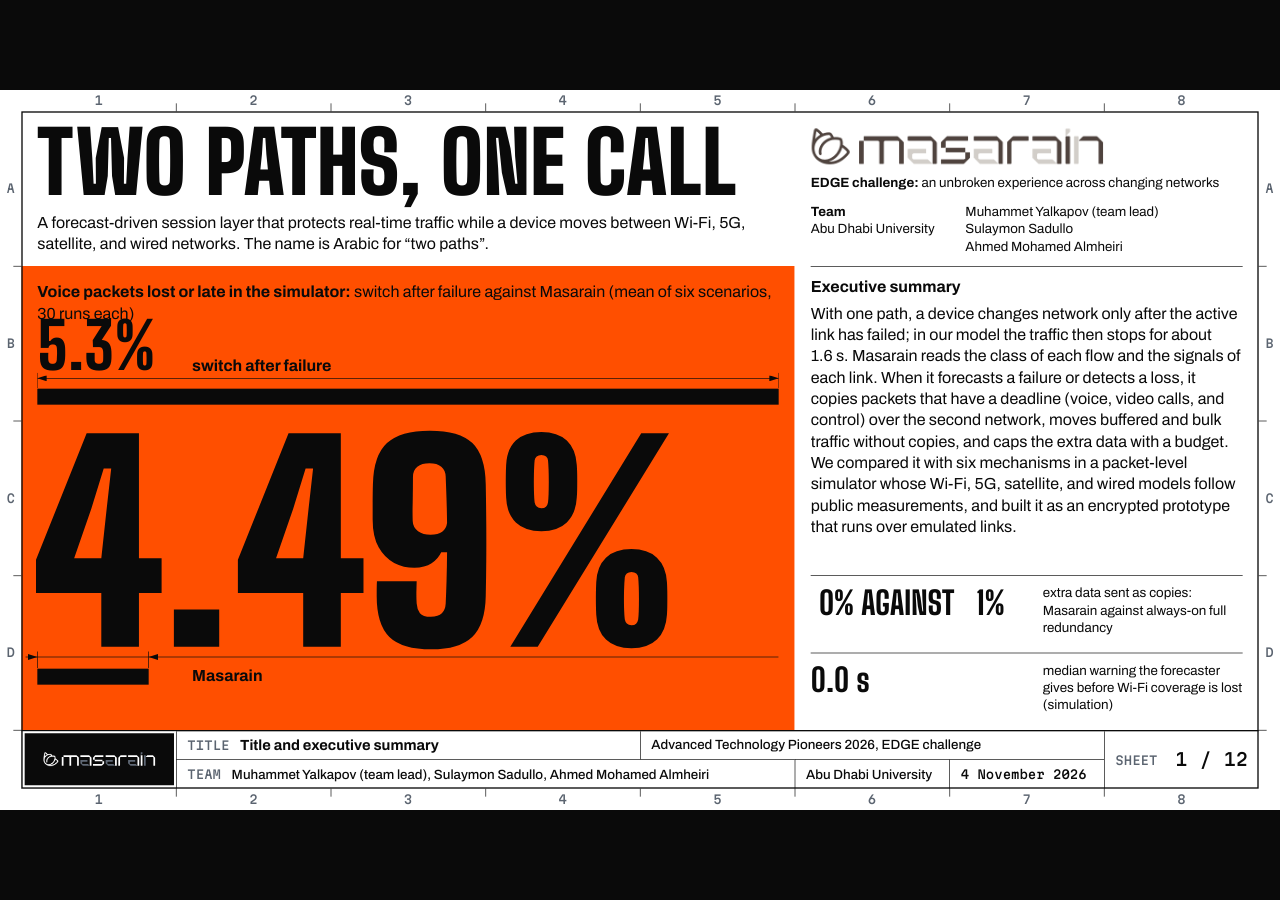
==== commit 6d8c15a5: "Update the deck on the site: 12 sheets, results per class and per network on one sheet, first real W" ====
--- a/deck.html
+++ b/deck.html
@@ -392,56 +392,52 @@
 #s09 .s09-unit{font-size:.4em}
 #s09 .tbl th,#s09 .tbl td{padding-right:6px}
 #s09 .tbl .num{padding-left:6px;padding-right:0}
+#s09 .s09-p{font-weight:600}
+#s09 .tbl td,#s09 .tbl th{white-space:nowrap}
 #s09 .s09-find{list-style:none}
 #s09 .s09-find>li{border-top:1px solid var(--black);padding:9px 0 10px}
 #s09 .s09-find>li:first-child{border-top-width:2px}
-#s10 .tbl td,#s10 .tbl th{white-space:nowrap}
-#s10 .s10-p{font-weight:600}
-#s10 .s10-sub td{font-weight:600;padding-top:10px}
-#s10 .s10-find{list-style:none}
-#s10 .s10-find>li{border-top:1px solid var(--black);padding:6px 0 7px}
-#s10 .s10-find>li:first-child{border-top-width:2px}
-#s11 .tbl td,#s11 .tbl td.num{line-height:25px}
-#s11 .s11-abl td:first-child{padding-right:0}
-#s11 .s11-abl td.num,#s11 .s11-abl th.num{padding-left:10px}
-#s11 .s11-key td{font-weight:700}
-#s11 .s11-key td.num{font-weight:500}
-#s11 .s11-risk,#s11 .s11-sig{stroke-linejoin:bevel}
-#s11 .s11-n{font-variant-numeric:tabular-nums lining-nums}
-#s11 .s11-ours{font-weight:700}
+#s10 .tbl td,#s10 .tbl td.num{line-height:25px}
+#s10 .s10-abl td:first-child{padding-right:0}
+#s10 .s10-abl td.num,#s10 .s10-abl th.num{padding-left:10px}
+#s10 .s10-key td{font-weight:700}
+#s10 .s10-key td.num{font-weight:500}
+#s10 .s10-risk,#s10 .s10-sig{stroke-linejoin:bevel}
+#s10 .s10-n{font-variant-numeric:tabular-nums lining-nums}
+#s10 .s10-ours{font-weight:700}
 @media screen{
-  #s11 .s11-sweep.go{animation:s11-sweep var(--dur) linear var(--d) both}
-  #s11 .s11-n.go{animation:s11-cut 100ms linear var(--d) both}
+  #s10 .s10-sweep.go{animation:s10-sweep var(--dur) linear var(--d) both}
+  #s10 .s10-n.go{animation:s10-cut 100ms linear var(--d) both}
 }
-@keyframes s11-sweep{from{clip-path:inset(-4px 100% -4px -4px)}to{clip-path:inset(-4px -4px -4px -4px)}}
-@keyframes s11-cut{from{opacity:0}to{opacity:1}}
-#s12 .s12-say{line-height:.87}
-#s12 .s12-say span{display:block}
-#s12 .s12-note h2{text-wrap:balance}
-#s12 .s12-note+.s12-note{margin-top:12px;padding-top:12px;border-top:1px solid var(--fg)}
-#s12 .s12-n{display:inline-block;width:28px;font:500 20px/32px var(--f-mono)}
-#s12 .s12-note p.small{margin-top:4px}
-#s12 .s12-lim>li+li{margin-top:10px}
+@keyframes s10-sweep{from{clip-path:inset(-4px 100% -4px -4px)}to{clip-path:inset(-4px -4px -4px -4px)}}
+@keyframes s10-cut{from{opacity:0}to{opacity:1}}
+#s11 .s11-say{line-height:.87}
+#s11 .s11-say span{display:block}
+#s11 .s11-note h2{text-wrap:balance}
+#s11 .s11-note+.s11-note{margin-top:12px;padding-top:12px;border-top:1px solid var(--fg)}
+#s11 .s11-n{display:inline-block;width:28px;font:500 20px/32px var(--f-mono)}
+#s11 .s11-note p.small{margin-top:4px}
+#s11 .s11-lim>li+li{margin-top:10px}
 @media screen{
-  #s12 .s12-say span.go{animation:s12-plot var(--dur) linear var(--d) both}
+  #s11 .s11-say span.go{animation:s11-plot var(--dur) linear var(--d) both}
 }
-@keyframes s12-plot{from{clip-path:inset(-20% 100% -20% 0)}to{clip-path:inset(-20% 0 -20% 0)}}
-#s13 .s13-what{font:700 24px/28px var(--f-text);top:9px;left:0;translate:none}
-#s13 .s13-in,#s13 .s13-phase{left:24px}
-#s13 .s13-open::before,#s13 .s13-open::after{content:none}
-#s13 .s13-todo>li{padding-left:32px}
-#s13 .s13-todo>li+li{margin-top:8px}
-#s13 .s13-todo--b{counter-reset:n 2}
-#s13 .s13-need>div{padding:6px 0}
-#s13 .s13-note{text-align:right}
+@keyframes s11-plot{from{clip-path:inset(-20% 100% -20% 0)}to{clip-path:inset(-20% 0 -20% 0)}}
+#s12 .s12-what{font:700 24px/28px var(--f-text);top:9px;left:0;translate:none}
+#s12 .s12-in,#s12 .s12-phase{left:24px}
+#s12 .s12-open::before,#s12 .s12-open::after{content:none}
+#s12 .s12-todo>li{padding-left:32px}
+#s12 .s12-todo>li+li{margin-top:8px}
+#s12 .s12-todo--b{counter-reset:n 2}
+#s12 .s12-need>div{padding:6px 0}
+#s12 .s12-note{text-align:right}
 </style>
 </head>
 <body>
 <svg width="0" height="0" style="position:absolute" aria-hidden="true" focusable="false"><defs><symbol id="logo" viewBox="191 337 641 94"><g transform="matrix(1.4901 0 0 1.4901 562.4975 384)"><g style=""><g transform="matrix(1 0 0 1 -143.2791 5.3996)"><g style=""><g transform="matrix(1 0 0 1 0 0)"><path style="stroke: none; stroke-width: 1; stroke-dasharray: none; stroke-linecap: butt; stroke-dashoffset: 0; stroke-linejoin: miter; stroke-miterlimit: 4; fill: rgb(255,255,255); fill-rule: nonzero; opacity: 1;" transform=" translate(-100.0037, -102.5181)" d="M 67.9609 89.917 C 67.9609 89.4849 68.249 89.197 68.6809 89.197 L 73.7215 89.197 C 74.1533 89.197 74.4414 89.4849 74.4414 89.917 L 74.4414 121.5998 C 74.4414 122.0318 74.1533 122.3198 73.7215 122.3198 L 68.6809 122.3198 C 68.249 122.3198 67.9609 122.0318 67.9609 121.5998 L 67.9609 89.917 Z M 74.4414 88.4769 L 74.4414 83.4365 C 74.4414 83.0044 74.7295 82.7164 75.1616 82.7164 L 122.4697 82.7164 C 123.0457 82.7164 123.6939 83.0044 124.0537 83.3645 L 131.3984 90.7091 C 131.7583 91.0691 132.0464 91.7172 132.0464 92.2932 L 132.0464 121.5998 C 132.0464 122.0318 131.7583 122.3198 131.3264 122.3198 L 126.2859 122.3198 C 125.854 122.3198 125.5659 122.0318 125.5659 121.5998 L 125.5659 91.7172 C 125.5659 90.205 124.5579 89.197 123.0457 89.197 L 105.7642 89.197 C 104.252 89.197 103.2439 90.205 103.2439 91.7172 L 103.2439 121.5998 C 103.2439 122.0318 102.9561 122.3198 102.524 122.3198 L 97.4834 122.3198 C 97.0515 122.3198 96.7635 122.0318 96.7635 121.5998 L 96.7635 91.7172 C 96.7635 90.205 95.7554 89.197 94.2432 89.197 L 75.1616 89.197 C 74.7295 89.197 74.4414 88.9089 74.4414 88.4769 Z" stroke-linecap="round"/></g></g></g><g transform="matrix(1 0 0 1 -84.6 5.3995)"><g style=""><g transform="matrix(1 0 0 1 0 0)"><path style="stroke: none; stroke-width: 1; stroke-dasharray: none; stroke-linecap: butt; stroke-dashoffset: 0; stroke-linejoin: miter; stroke-miterlimit: 4; fill: rgb(255,255,255); fill-rule: nonzero; opacity: 1;" transform=" translate(-100.0025, -102.5181)" d="M 114.4037 121.4557 L 114.4037 91.7172 C 114.4037 90.205 113.3956 89.197 111.8835 89.197 L 79.8407 89.197 C 79.4087 89.197 79.1206 88.9089 79.1206 88.477 L 79.1206 83.4365 C 79.1206 83.0043 79.4087 82.7165 79.8407 82.7165 L 111.3794 82.7165 C 111.8835 82.7165 112.4596 82.9325 112.8196 83.2924 L 120.3082 90.7812 C 120.6682 91.141 120.8843 91.7172 120.8843 92.2211 L 120.8843 121.5998 C 120.8843 122.0319 120.5962 122.3198 120.1642 122.3198 L 115.2678 122.3198 C 114.7638 122.3198 114.4037 121.9599 114.4037 121.4557 Z" stroke-linecap="round"/></g><g transform="matrix(1 0 0 1 -3.4543 9.0007)"><path style="stroke: none; stroke-width: 1; stroke-dasharray: none; stroke-linecap: butt; stroke-dashoffset: 0; stroke-linejoin: miter; stroke-miterlimit: 4; fill: rgb(95,104,117); fill-rule: nonzero; opacity: 1;" transform=" translate(-96.5482, -111.5189)" d="M 79.1206 101.4379 C 79.1206 101.006 79.4087 100.718 79.8407 100.718 L 104.8269 100.718 C 105.4029 100.718 105.763 101.0781 105.763 101.654 L 105.763 106.2624 C 105.763 106.8386 105.4029 107.1987 104.8269 107.1987 L 88.1214 107.1987 C 86.6093 107.1987 85.6012 108.2067 85.6012 109.7187 L 85.6012 113.319 C 85.6012 114.8312 86.6093 115.8393 88.1214 115.8393 L 106.9871 115.8393 C 107.5631 115.8393 108.2112 116.1274 108.5712 116.4872 L 113.7556 121.6718 C 114.1157 122.0319 114.0436 122.3198 113.4676 122.3198 L 88.6255 122.3198 C 88.1214 122.3198 87.5454 122.1039 87.1854 121.7438 L 79.6967 114.2551 C 79.3367 113.8952 79.1207 113.319 79.1207 112.8151 L 79.1207 101.4379 Z" stroke-linecap="round"/></g></g></g><g transform="matrix(1 0 0 1 -37.08 5.3996)"><g style=""><g transform="matrix(1 0 0 1 0 0)"><path style="stroke: none; stroke-width: 1; stroke-dasharray: none; stroke-linecap: butt; stroke-dashoffset: 0; stroke-linejoin: miter; stroke-miterlimit: 4; fill: rgb(255,255,255); fill-rule: nonzero; opacity: 1;" transform=" translate(-100.0025, -102.5181)" d="M 79.1206 92.0772 C 79.1206 91.6452 79.3369 91.1411 79.625 90.8531 L 87.2573 83.2204 C 87.5454 82.9324 88.0498 82.7164 88.4814 82.7164 L 117.2842 82.7164 C 117.7163 82.7164 118.0044 83.0044 118.0044 83.4365 L 118.0044 88.4769 C 118.0044 88.9089 117.7163 89.197 117.2842 89.197 L 88.1216 89.197 C 86.6094 89.197 85.6016 90.205 85.6016 91.7172 L 85.6016 98.5578 C 85.6016 98.9898 85.3135 99.2778 84.8814 99.2778 L 79.8408 99.2778 C 79.4087 99.2778 79.1206 98.9898 79.1206 98.5578 L 79.1206 92.0772 L 79.1206 92.0772 Z M 79.1206 116.5593 C 79.1206 116.1273 79.4087 115.8393 79.8408 115.8393 L 111.8838 115.8393 C 113.396 115.8393 114.4038 114.8311 114.4038 113.3191 L 114.4038 106.4785 C 114.4038 106.0464 114.6919 105.7584 115.124 105.7584 L 120.1646 105.7584 C 120.5962 105.7584 120.8843 106.0464 120.8843 106.4785 L 120.8843 112.743 C 120.8843 113.3191 120.5962 113.9671 120.2363 114.3271 L 112.8916 121.6718 C 112.5318 122.0318 111.8838 122.3198 111.3076 122.3198 L 79.8408 122.3198 C 79.4087 122.3198 79.1206 122.0318 79.1206 121.5998 C 79.1206 121.5998 79.1206 116.5593 79.1206 116.5593 Z M 86.3213 99.2778 L 113.6836 99.2778 C 114.1157 99.2778 114.4038 99.5659 114.4038 99.9979 L 114.4038 105.0383 C 114.4038 105.4704 114.1157 105.7584 113.6836 105.7584 L 86.3213 105.7584 C 85.8897 105.7584 85.6016 105.4704 85.6016 105.0383 L 85.6016 99.9979 C 85.6016 99.5659 85.8897 99.2778 86.3213 99.2778 Z" stroke-linecap="round"/></g></g></g><g transform="matrix(1 0 0 1 10.44 5.3996)"><g style=""><g transform="matrix(1 0 0 1 0 0)"><path style="stroke: none; stroke-width: 1; stroke-dasharray: none; stroke-linecap: butt; stroke-dashoffset: 0; stroke-linejoin: miter; stroke-miterlimit: 4; fill: rgb(255,255,255); fill-rule: nonzero; opacity: 1;" transform=" translate(-100.0025, -102.5181)" d="M 114.4037 121.4557 L 114.4037 91.7172 C 114.4037 90.205 113.3956 89.197 111.8835 89.197 L 79.8407 89.197 C 79.4087 89.197 79.1206 88.9089 79.1206 88.477 L 79.1206 83.4365 C 79.1206 83.0043 79.4087 82.7165 79.8407 82.7165 L 111.3794 82.7165 C 111.8835 82.7165 112.4596 82.9325 112.8196 83.2924 L 120.3082 90.7812 C 120.6682 91.141 120.8843 91.7172 120.8843 92.2211 L 120.8843 121.5998 C 120.8843 122.0319 120.5962 122.3198 120.1642 122.3198 L 115.2678 122.3198 C 114.7638 122.3198 114.4037 121.9599 114.4037 121.4557 Z" stroke-linecap="round"/></g><g transform="matrix(1 0 0 1 -3.4543 9.0007)"><path style="stroke: none; stroke-width: 1; stroke-dasharray: none; stroke-linecap: butt; stroke-dashoffset: 0; stroke-linejoin: miter; stroke-miterlimit: 4; fill: rgb(95,104,117); fill-rule: nonzero; opacity: 1;" transform=" translate(-96.5482, -111.5189)" d="M 79.1206 101.4379 C 79.1206 101.006 79.4087 100.718 79.8407 100.718 L 104.8269 100.718 C 105.4029 100.718 105.763 101.0781 105.763 101.654 L 105.763 106.2624 C 105.763 106.8386 105.4029 107.1987 104.8269 107.1987 L 88.1214 107.1987 C 86.6093 107.1987 85.6012 108.2067 85.6012 109.7187 L 85.6012 113.319 C 85.6012 114.8312 86.6093 115.8393 88.1214 115.8393 L 106.9871 115.8393 C 107.5631 115.8393 108.2112 116.1274 108.5712 116.4872 L 113.7556 121.6718 C 114.1157 122.0319 114.0436 122.3198 113.4676 122.3198 L 88.6255 122.3198 C 88.1214 122.3198 87.5454 122.1039 87.1854 121.7438 L 79.6967 114.2551 C 79.3367 113.8952 79.1207 113.319 79.1207 112.8151 L 79.1207 101.4379 Z" stroke-linecap="round"/></g></g></g><g transform="matrix(1 0 0 1 52.5596 5.3996)"><g style=""><g transform="matrix(1 0 0 1 0 0)"><path style="stroke: none; stroke-width: 1; stroke-dasharray: none; stroke-linecap: butt; stroke-dashoffset: 0; stroke-linejoin: miter; stroke-miterlimit: 4; fill: rgb(255,255,255); fill-rule: nonzero; opacity: 1;" transform=" translate(-100.002, -102.5181)" d="M 114.7632 89.197 L 93.5215 89.197 C 92.0093 89.197 91.0012 90.205 91.0012 91.7172 L 91.0012 121.4558 C 91.0012 121.9598 90.6411 122.3198 90.1372 122.3198 L 85.2408 122.3198 C 84.8086 122.3198 84.5205 122.0318 84.5205 121.5998 L 84.5205 92.2212 C 84.5205 91.7172 84.7366 91.1411 85.0967 90.7811 L 92.5852 83.2924 C 92.9454 82.9324 93.5215 82.7164 94.0254 82.7164 L 114.7632 82.7164 C 115.1954 82.7164 115.4834 83.0044 115.4834 83.4365 L 115.4834 88.4769 C 115.4834 88.9089 115.1953 89.197 114.7632 89.197 Z" stroke-linecap="round"/></g></g></g><g transform="matrix(1 0 0 1 94.68 5.3996)"><g style=""><g transform="matrix(1 0 0 1 0 0)"><path style="stroke: none; stroke-width: 1; stroke-dasharray: none; stroke-linecap: butt; stroke-dashoffset: 0; stroke-linejoin: miter; stroke-miterlimit: 4; fill: rgb(255,255,255); fill-rule: nonzero; opacity: 1;" transform=" translate(-100.0025, -102.5181)" d="M 114.4037 121.4557 L 114.4037 91.7172 C 114.4037 90.205 113.3956 89.197 111.8835 89.197 L 79.8407 89.197 C 79.4087 89.197 79.1206 88.9089 79.1206 88.477 L 79.1206 83.4365 C 79.1206 83.0043 79.4087 82.7165 79.8407 82.7165 L 111.3794 82.7165 C 111.8835 82.7165 112.4596 82.9325 112.8196 83.2924 L 120.3082 90.7812 C 120.6682 91.141 120.8843 91.7172 120.8843 92.2211 L 120.8843 121.5998 C 120.8843 122.0319 120.5962 122.3198 120.1642 122.3198 L 115.2678 122.3198 C 114.7638 122.3198 114.4037 121.9599 114.4037 121.4557 Z" stroke-linecap="round"/></g><g transform="matrix(1 0 0 1 -3.4543 9.0007)"><path style="stroke: none; stroke-width: 1; stroke-dasharray: none; stroke-linecap: butt; stroke-dashoffset: 0; stroke-linejoin: miter; stroke-miterlimit: 4; fill: rgb(95,104,117); fill-rule: nonzero; opacity: 1;" transform=" translate(-96.5482, -111.5189)" d="M 79.1206 101.4379 C 79.1206 101.006 79.4087 100.718 79.8407 100.718 L 104.8269 100.718 C 105.4029 100.718 105.763 101.0781 105.763 101.654 L 105.763 106.2624 C 105.763 106.8386 105.4029 107.1987 104.8269 107.1987 L 88.1214 107.1987 C 86.6093 107.1987 85.6012 108.2067 85.6012 109.7187 L 85.6012 113.319 C 85.6012 114.8312 86.6093 115.8393 88.1214 115.8393 L 106.9871 115.8393 C 107.5631 115.8393 108.2112 116.1274 108.5712 116.4872 L 113.7556 121.6718 C 114.1157 122.0319 114.0436 122.3198 113.4676 122.3198 L 88.6255 122.3198 C 88.1214 122.3198 87.5454 122.1039 87.1854 121.7438 L 79.6967 114.2551 C 79.3367 113.8952 79.1207 113.319 79.1207 112.8151 L 79.1207 101.4379 Z" stroke-linecap="round"/></g></g></g><g transform="matrix(1 0 0 1 124.5585 0)"><g style=""><g transform="matrix(1 0 0 1 0 -19.9897)"><path style="stroke: none; stroke-width: 1; stroke-dasharray: none; stroke-linecap: butt; stroke-dashoffset: 0; stroke-linejoin: miter; stroke-miterlimit: 4; fill: rgb(95,104,117); fill-rule: nonzero; opacity: 1;" transform=" translate(-100.0006, -77.1279)" d="M 97.6245 71.9155 L 102.377 71.9155 C 102.8809 71.9155 103.241 72.2756 103.241 72.7795 L 103.241 75.3718 C 103.241 75.8759 103.0249 76.4518 102.6648 76.8119 L 97.3364 82.1403 C 96.9763 82.5004 96.7603 82.3564 96.7603 81.8525 L 96.7603 72.7795 C 96.7603 72.2756 97.1204 71.9155 97.6245 71.9155 Z" stroke-linecap="round"/></g><g transform="matrix(1 0 0 1 0 5.4005)"><path style="stroke: none; stroke-width: 1; stroke-dasharray: none; stroke-linecap: butt; stroke-dashoffset: 0; stroke-linejoin: miter; stroke-miterlimit: 4; fill: rgb(255,255,255); fill-rule: nonzero; opacity: 1;" transform=" translate(-100.0006, -102.5181)" d="M 96.7603 83.5805 C 96.7603 83.0766 97.1204 82.7165 97.6245 82.7165 L 102.377 82.7165 C 102.8809 82.7165 103.241 83.0766 103.241 83.5805 L 103.241 121.4557 C 103.241 121.9599 102.8809 122.3197 102.377 122.3197 L 97.6245 122.3197 C 97.1204 122.3197 96.7603 121.9599 96.7603 121.4557 L 96.7603 83.5805 Z" stroke-linecap="round"/></g></g></g><g transform="matrix(1 0 0 1 154.44 5.3995)"><g style=""><g transform="matrix(1 0 0 1 -17.6416 0)"><path style="stroke: none; stroke-width: 1; stroke-dasharray: none; stroke-linecap: butt; stroke-dashoffset: 0; stroke-linejoin: miter; stroke-miterlimit: 4; fill: rgb(95,104,117); fill-rule: nonzero; opacity: 1;" transform=" translate(-82.3611, -102.5181)" d="M 85.6013 83.4364 L 85.6013 121.4557 C 85.6013 121.9599 85.2412 122.3197 84.7373 122.3197 L 79.8408 122.3197 C 79.409 122.3197 79.1209 122.0319 79.1209 121.5998 L 79.1209 83.4364 C 79.1209 83.0043 79.409 82.7165 79.8408 82.7165 L 84.8814 82.7165 C 85.3135 82.7165 85.6013 83.0043 85.6013 83.4364 Z" stroke-linecap="round"/></g><g transform="matrix(1 0 0 1 3.4059 0)"><path style="stroke: none; stroke-width: 1; stroke-dasharray: none; stroke-linecap: butt; stroke-dashoffset: 0; stroke-linejoin: miter; stroke-miterlimit: 4; fill: rgb(255,255,255); fill-rule: nonzero; opacity: 1;" transform=" translate(-103.4086, -102.5181)" d="M 91.5779 83.2204 C 91.866 82.9325 92.3699 82.7165 92.802 82.7165 L 111.5237 82.7165 C 111.9556 82.7165 112.4597 82.9325 112.7478 83.2204 L 120.3804 90.8532 C 120.6685 91.141 120.8845 91.6452 120.8845 92.0773 L 120.8845 121.4557 C 120.8845 121.9599 120.5244 122.3197 120.0203 122.3197 L 115.2681 122.3197 C 114.7639 122.3197 114.4038 121.9599 114.4038 121.4557 L 114.4038 91.7172 C 114.4038 90.205 113.3958 89.197 111.8838 89.197 L 86.3216 89.197 C 85.8894 89.197 85.8174 88.9809 86.1055 88.6928 L 91.5779 83.2204 Z" stroke-linecap="round"/></g></g></g></g></g><g transform="matrix(0.2093 0 0 0.2093 236.9653 382.1164)"><image x="-184" y="-180" width="399" height="378" href="[data-uri]"/></g></symbol><path id="ah" d="M0 0L-14 -4.5V4.5Z"/><symbol id="logo-light" viewBox="0 0 2514 325"><image width="2514" height="325" href="[data-uri]"/></symbol></defs></svg>
 <main id="stage">
 
-<!-- ===== Sheet 1 of 13: Title and executive summary ===== -->
-<section id="s01" data-n="1" aria-label="Sheet 1 of 13: Title and executive summary" class="sheet" data-title="Title and executive summary">
+<!-- ===== Sheet 1 of 12: Title and executive summary ===== -->
+<section id="s01" data-n="1" aria-label="Sheet 1 of 12: Title and executive summary" class="sheet" data-title="Title and executive summary">
 
   
   <div class="field field--orange z" style="--c:1;--r:2;--cs:5;--rs:3" data-build="field"></div>
@@ -487,11 +483,11 @@
   
   <p class="text label on-orange abs" data-build="callout" style="left:288px;top:398px">switch after failure</p>
   <p class="text label on-orange abs" data-build="callout" style="left:288px;top:864px">Masarain</p>
-<div class="chrome" aria-hidden="true"><div class="strip"><div class="strip-cell strip-logo"><svg viewBox="0 0 641 94" role="img" aria-label="Masarain"><use href="#logo" width="641" height="94"/></svg></div><div class="strip-cell strip-title"><span class="strip-k">TITLE</span><span class="strip-v">Title and executive summary</span></div><div class="strip-cell strip-event">Advanced Technology Pioneers 2026, EDGE challenge</div><div class="strip-cell strip-team"><span class="strip-k">TEAM</span><span class="strip-v">Muhammet Yalkapov (team lead), Sulaymon Sadullo, Ahmed Mohamed Almheiri</span></div><div class="strip-cell strip-univ">Abu Dhabi University</div><div class="strip-cell strip-date">4 November 2026</div><div class="strip-cell strip-sheet"><span class="strip-k">SHEET</span><span class="strip-n">1 / 13</span></div></div><svg class="frame" viewBox="0 0 1920 1080" width="1920" height="1080"><rect class="frame-line" x="33" y="33" width="1854" height="1014"/><path class="frame-tick" d="M264.5 20V32M264.5 1048V1060M496.5 20V32M496.5 1048V1060M728.5 20V32M728.5 1048V1060M960.5 20V32M960.5 1048V1060M1192.5 20V32M1192.5 1048V1060M1424.5 20V32M1424.5 1048V1060M1656.5 20V32M1656.5 1048V1060M20 264.5H32M1888 264.5H1900M20 496.5H32M1888 496.5H1900M20 728.5H32M1888 728.5H1900M20 960.5H32M1888 960.5H1900"/><g class="frame-zone"><text x="148" y="23">1</text><text x="148" y="1071">1</text><text x="380" y="23">2</text><text x="380" y="1071">2</text><text x="612" y="23">3</text><text x="612" y="1071">3</text><text x="844" y="23">4</text><text x="844" y="1071">4</text><text x="1076" y="23">5</text><text x="1076" y="1071">5</text><text x="1308" y="23">6</text><text x="1308" y="1071">6</text><text x="1540" y="23">7</text><text x="1540" y="1071">7</text><text x="1772" y="23">8</text><text x="1772" y="1071">8</text><text x="16" y="155">A</text><text x="1904" y="155">A</text><text x="16" y="387">B</text><text x="1904" y="387">B</text><text x="16" y="619">C</text><text x="1904" y="619">C</text><text x="16" y="851">D</text><text x="1904" y="851">D</text></g></svg></div>
+<div class="chrome" aria-hidden="true"><div class="strip"><div class="strip-cell strip-logo"><svg viewBox="0 0 641 94" role="img" aria-label="Masarain"><use href="#logo" width="641" height="94"/></svg></div><div class="strip-cell strip-title"><span class="strip-k">TITLE</span><span class="strip-v">Title and executive summary</span></div><div class="strip-cell strip-event">Advanced Technology Pioneers 2026, EDGE challenge</div><div class="strip-cell strip-team"><span class="strip-k">TEAM</span><span class="strip-v">Muhammet Yalkapov (team lead), Sulaymon Sadullo, Ahmed Mohamed Almheiri</span></div><div class="strip-cell strip-univ">Abu Dhabi University</div><div class="strip-cell strip-date">4 November 2026</div><div class="strip-cell strip-sheet"><span class="strip-k">SHEET</span><span class="strip-n">1 / 12</span></div></div><svg class="frame" viewBox="0 0 1920 1080" width="1920" height="1080"><rect class="frame-line" x="33" y="33" width="1854" height="1014"/><path class="frame-tick" d="M264.5 20V32M264.5 1048V1060M496.5 20V32M496.5 1048V1060M728.5 20V32M728.5 1048V1060M960.5 20V32M960.5 1048V1060M1192.5 20V32M1192.5 1048V1060M1424.5 20V32M1424.5 1048V1060M1656.5 20V32M1656.5 1048V1060M20 264.5H32M1888 264.5H1900M20 496.5H32M1888 496.5H1900M20 728.5H32M1888 728.5H1900M20 960.5H32M1888 960.5H1900"/><g class="frame-zone"><text x="148" y="23">1</text><text x="148" y="1071">1</text><text x="380" y="23">2</text><text x="380" y="1071">2</text><text x="612" y="23">3</text><text x="612" y="1071">3</text><text x="844" y="23">4</text><text x="844" y="1071">4</text><text x="1076" y="23">5</text><text x="1076" y="1071">5</text><text x="1308" y="23">6</text><text x="1308" y="1071">6</text><text x="1540" y="23">7</text><text x="1540" y="1071">7</text><text x="1772" y="23">8</text><text x="1772" y="1071">8</text><text x="16" y="155">A</text><text x="1904" y="155">A</text><text x="16" y="387">B</text><text x="1904" y="387">B</text><text x="16" y="619">C</text><text x="1904" y="619">C</text><text x="16" y="851">D</text><text x="1904" y="851">D</text></g></svg></div>
 </section>
 
-<!-- ===== Sheet 2 of 13: Problem and scenario ===== -->
-<section id="s02" data-n="2" aria-label="Sheet 2 of 13: Problem and scenario" class="sheet">
+<!-- ===== Sheet 2 of 12: Problem and scenario ===== -->
+<section id="s02" data-n="2" aria-label="Sheet 2 of 12: Problem and scenario" class="sheet">
 
   
   <div class="field field--black z" style="--c:1;--r:2;--cs:4;--rs:3" data-build="field"></div>
@@ -562,14 +558,14 @@
     </tbody>
   </table>
   <div class="small abs" style="left:984px;top:786px;width:880px">
-    <p data-build="text">Main traffic: a G.711 voice call (50&nbsp;packets per second, useful only within 80&nbsp;ms) and a control stream (10&nbsp;messages per second, 250&nbsp;ms deadline). Video calls, voice over TCP, buffered video, and bulk data are each tested alone as well (sheet&nbsp;10).</p>
+    <p data-build="text">Main traffic: a G.711 voice call (50&nbsp;packets per second, useful only within 80&nbsp;ms) and a control stream (10&nbsp;messages per second, 250&nbsp;ms deadline). Video calls, voice over TCP, buffered video, and bulk data are each tested alone as well (sheet&nbsp;9).</p>
     <p data-build="text">The six scenarios cover every access type named in the challenge, three speeds, both directions of travel, and both gradual and sudden loss.</p>
   </div>
-<div class="chrome" aria-hidden="true"><div class="strip"><div class="strip-cell strip-logo"><svg viewBox="0 0 641 94" role="img" aria-label="Masarain"><use href="#logo" width="641" height="94"/></svg></div><div class="strip-cell strip-title"><span class="strip-k">TITLE</span><span class="strip-v">Problem and scenario</span></div><div class="strip-cell strip-event">Advanced Technology Pioneers 2026, EDGE challenge</div><div class="strip-cell strip-team"><span class="strip-k">TEAM</span><span class="strip-v">Muhammet Yalkapov (team lead), Sulaymon Sadullo, Ahmed Mohamed Almheiri</span></div><div class="strip-cell strip-univ">Abu Dhabi University</div><div class="strip-cell strip-date">4 November 2026</div><div class="strip-cell strip-sheet"><span class="strip-k">SHEET</span><span class="strip-n">2 / 13</span></div></div><svg class="frame" viewBox="0 0 1920 1080" width="1920" height="1080"><rect class="frame-line" x="33" y="33" width="1854" height="1014"/><path class="frame-tick" d="M264.5 20V32M264.5 1048V1060M496.5 20V32M496.5 1048V1060M728.5 20V32M728.5 1048V1060M960.5 20V32M960.5 1048V1060M1192.5 20V32M1192.5 1048V1060M1424.5 20V32M1424.5 1048V1060M1656.5 20V32M1656.5 1048V1060M20 264.5H32M1888 264.5H1900M20 496.5H32M1888 496.5H1900M20 728.5H32M1888 728.5H1900M20 960.5H32M1888 960.5H1900"/><g class="frame-zone"><text x="148" y="23">1</text><text x="148" y="1071">1</text><text x="380" y="23">2</text><text x="380" y="1071">2</text><text x="612" y="23">3</text><text x="612" y="1071">3</text><text x="844" y="23">4</text><text x="844" y="1071">4</text><text x="1076" y="23">5</text><text x="1076" y="1071">5</text><text x="1308" y="23">6</text><text x="1308" y="1071">6</text><text x="1540" y="23">7</text><text x="1540" y="1071">7</text><text x="1772" y="23">8</text><text x="1772" y="1071">8</text><text x="16" y="155">A</text><text x="1904" y="155">A</text><text x="16" y="387">B</text><text x="1904" y="387">B</text><text x="16" y="619">C</text><text x="1904" y="619">C</text><text x="16" y="851">D</text><text x="1904" y="851">D</text></g></svg></div>
+<div class="chrome" aria-hidden="true"><div class="strip"><div class="strip-cell strip-logo"><svg viewBox="0 0 641 94" role="img" aria-label="Masarain"><use href="#logo" width="641" height="94"/></svg></div><div class="strip-cell strip-title"><span class="strip-k">TITLE</span><span class="strip-v">Problem and scenario</span></div><div class="strip-cell strip-event">Advanced Technology Pioneers 2026, EDGE challenge</div><div class="strip-cell strip-team"><span class="strip-k">TEAM</span><span class="strip-v">Muhammet Yalkapov (team lead), Sulaymon Sadullo, Ahmed Mohamed Almheiri</span></div><div class="strip-cell strip-univ">Abu Dhabi University</div><div class="strip-cell strip-date">4 November 2026</div><div class="strip-cell strip-sheet"><span class="strip-k">SHEET</span><span class="strip-n">2 / 12</span></div></div><svg class="frame" viewBox="0 0 1920 1080" width="1920" height="1080"><rect class="frame-line" x="33" y="33" width="1854" height="1014"/><path class="frame-tick" d="M264.5 20V32M264.5 1048V1060M496.5 20V32M496.5 1048V1060M728.5 20V32M728.5 1048V1060M960.5 20V32M960.5 1048V1060M1192.5 20V32M1192.5 1048V1060M1424.5 20V32M1424.5 1048V1060M1656.5 20V32M1656.5 1048V1060M20 264.5H32M1888 264.5H1900M20 496.5H32M1888 496.5H1900M20 728.5H32M1888 728.5H1900M20 960.5H32M1888 960.5H1900"/><g class="frame-zone"><text x="148" y="23">1</text><text x="148" y="1071">1</text><text x="380" y="23">2</text><text x="380" y="1071">2</text><text x="612" y="23">3</text><text x="612" y="1071">3</text><text x="844" y="23">4</text><text x="844" y="1071">4</text><text x="1076" y="23">5</text><text x="1076" y="1071">5</text><text x="1308" y="23">6</text><text x="1308" y="1071">6</text><text x="1540" y="23">7</text><text x="1540" y="1071">7</text><text x="1772" y="23">8</text><text x="1772" y="1071">8</text><text x="16" y="155">A</text><text x="1904" y="155">A</text><text x="16" y="387">B</text><text x="1904" y="387">B</text><text x="16" y="619">C</text><text x="1904" y="619">C</text><text x="16" y="851">D</text><text x="1904" y="851">D</text></g></svg></div>
 </section>
 
-<!-- ===== Sheet 3 of 13: Existing mechanisms ===== -->
-<section id="s03" data-n="3" aria-label="Sheet 3 of 13: Existing mechanisms" class="sheet">
+<!-- ===== Sheet 3 of 12: Existing mechanisms ===== -->
+<section id="s03" data-n="3" aria-label="Sheet 3 of 12: Existing mechanisms" class="sheet">
 
   
   <div class="field field--black z" style="--c:1;--r:4;--cs:3;--rs:1" data-build="field"></div>
@@ -623,11 +619,11 @@
       <circle class="dot" cx="1400" cy="589.5" r="3.5"/>
     </g>
   </svg>
-<div class="chrome" aria-hidden="true"><div class="strip"><div class="strip-cell strip-logo"><svg viewBox="0 0 641 94" role="img" aria-label="Masarain"><use href="#logo" width="641" height="94"/></svg></div><div class="strip-cell strip-title"><span class="strip-k">TITLE</span><span class="strip-v">Existing mechanisms</span></div><div class="strip-cell strip-event">Advanced Technology Pioneers 2026, EDGE challenge</div><div class="strip-cell strip-team"><span class="strip-k">TEAM</span><span class="strip-v">Muhammet Yalkapov (team lead), Sulaymon Sadullo, Ahmed Mohamed Almheiri</span></div><div class="strip-cell strip-univ">Abu Dhabi University</div><div class="strip-cell strip-date">4 November 2026</div><div class="strip-cell strip-sheet"><span class="strip-k">SHEET</span><span class="strip-n">3 / 13</span></div></div><svg class="frame" viewBox="0 0 1920 1080" width="1920" height="1080"><rect class="frame-line" x="33" y="33" width="1854" height="1014"/><path class="frame-tick" d="M264.5 20V32M264.5 1048V1060M496.5 20V32M496.5 1048V1060M728.5 20V32M728.5 1048V1060M960.5 20V32M960.5 1048V1060M1192.5 20V32M1192.5 1048V1060M1424.5 20V32M1424.5 1048V1060M1656.5 20V32M1656.5 1048V1060M20 264.5H32M1888 264.5H1900M20 496.5H32M1888 496.5H1900M20 728.5H32M1888 728.5H1900M20 960.5H32M1888 960.5H1900"/><g class="frame-zone"><text x="148" y="23">1</text><text x="148" y="1071">1</text><text x="380" y="23">2</text><text x="380" y="1071">2</text><text x="612" y="23">3</text><text x="612" y="1071">3</text><text x="844" y="23">4</text><text x="844" y="1071">4</text><text x="1076" y="23">5</text><text x="1076" y="1071">5</text><text x="1308" y="23">6</text><text x="1308" y="1071">6</text><text x="1540" y="23">7</text><text x="1540" y="1071">7</text><text x="1772" y="23">8</text><text x="1772" y="1071">8</text><text x="16" y="155">A</text><text x="1904" y="155">A</text><text x="16" y="387">B</text><text x="1904" y="387">B</text><text x="16" y="619">C</text><text x="1904" y="619">C</text><text x="16" y="851">D</text><text x="1904" y="851">D</text></g></svg></div>
+<div class="chrome" aria-hidden="true"><div class="strip"><div class="strip-cell strip-logo"><svg viewBox="0 0 641 94" role="img" aria-label="Masarain"><use href="#logo" width="641" height="94"/></svg></div><div class="strip-cell strip-title"><span class="strip-k">TITLE</span><span class="strip-v">Existing mechanisms</span></div><div class="strip-cell strip-event">Advanced Technology Pioneers 2026, EDGE challenge</div><div class="strip-cell strip-team"><span class="strip-k">TEAM</span><span class="strip-v">Muhammet Yalkapov (team lead), Sulaymon Sadullo, Ahmed Mohamed Almheiri</span></div><div class="strip-cell strip-univ">Abu Dhabi University</div><div class="strip-cell strip-date">4 November 2026</div><div class="strip-cell strip-sheet"><span class="strip-k">SHEET</span><span class="strip-n">3 / 12</span></div></div><svg class="frame" viewBox="0 0 1920 1080" width="1920" height="1080"><rect class="frame-line" x="33" y="33" width="1854" height="1014"/><path class="frame-tick" d="M264.5 20V32M264.5 1048V1060M496.5 20V32M496.5 1048V1060M728.5 20V32M728.5 1048V1060M960.5 20V32M960.5 1048V1060M1192.5 20V32M1192.5 1048V1060M1424.5 20V32M1424.5 1048V1060M1656.5 20V32M1656.5 1048V1060M20 264.5H32M1888 264.5H1900M20 496.5H32M1888 496.5H1900M20 728.5H32M1888 728.5H1900M20 960.5H32M1888 960.5H1900"/><g class="frame-zone"><text x="148" y="23">1</text><text x="148" y="1071">1</text><text x="380" y="23">2</text><text x="380" y="1071">2</text><text x="612" y="23">3</text><text x="612" y="1071">3</text><text x="844" y="23">4</text><text x="844" y="1071">4</text><text x="1076" y="23">5</text><text x="1076" y="1071">5</text><text x="1308" y="23">6</text><text x="1308" y="1071">6</text><text x="1540" y="23">7</text><text x="1540" y="1071">7</text><text x="1772" y="23">8</text><text x="1772" y="1071">8</text><text x="16" y="155">A</text><text x="1904" y="155">A</text><text x="16" y="387">B</text><text x="1904" y="387">B</text><text x="16" y="619">C</text><text x="1904" y="619">C</text><text x="16" y="851">D</text><text x="1904" y="851">D</text></g></svg></div>
 </section>
 
-<!-- ===== Sheet 4 of 13: Where Masarain sits ===== -->
-<section id="s04" data-n="4" aria-label="Sheet 4 of 13: Where Masarain sits" class="sheet" data-title="Where Masarain sits">
+<!-- ===== Sheet 4 of 12: Where Masarain sits ===== -->
+<section id="s04" data-n="4" aria-label="Sheet 4 of 12: Where Masarain sits" class="sheet" data-title="Where Masarain sits">
 
   <div class="field field--black z" style="--c:1;--r:2;--cs:4;--rs:3" data-build="field"></div>
 
@@ -727,16 +723,16 @@
       <tr><td>Bulk data</td><td>TCP</td><td>none</td><td>completion time</td><td>moves only</td></tr>
     </tbody>
   </table>
-<div class="chrome" aria-hidden="true"><div class="strip"><div class="strip-cell strip-logo"><svg viewBox="0 0 641 94" role="img" aria-label="Masarain"><use href="#logo" width="641" height="94"/></svg></div><div class="strip-cell strip-title"><span class="strip-k">TITLE</span><span class="strip-v">Where Masarain sits</span></div><div class="strip-cell strip-event">Advanced Technology Pioneers 2026, EDGE challenge</div><div class="strip-cell strip-team"><span class="strip-k">TEAM</span><span class="strip-v">Muhammet Yalkapov (team lead), Sulaymon Sadullo, Ahmed Mohamed Almheiri</span></div><div class="strip-cell strip-univ">Abu Dhabi University</div><div class="strip-cell strip-date">4 November 2026</div><div class="strip-cell strip-sheet"><span class="strip-k">SHEET</span><span class="strip-n">4 / 13</span></div></div><svg class="frame" viewBox="0 0 1920 1080" width="1920" height="1080"><rect class="frame-line" x="33" y="33" width="1854" height="1014"/><path class="frame-tick" d="M264.5 20V32M264.5 1048V1060M496.5 20V32M496.5 1048V1060M728.5 20V32M728.5 1048V1060M960.5 20V32M960.5 1048V1060M1192.5 20V32M1192.5 1048V1060M1424.5 20V32M1424.5 1048V1060M1656.5 20V32M1656.5 1048V1060M20 264.5H32M1888 264.5H1900M20 496.5H32M1888 496.5H1900M20 728.5H32M1888 728.5H1900M20 960.5H32M1888 960.5H1900"/><g class="frame-zone"><text x="148" y="23">1</text><text x="148" y="1071">1</text><text x="380" y="23">2</text><text x="380" y="1071">2</text><text x="612" y="23">3</text><text x="612" y="1071">3</text><text x="844" y="23">4</text><text x="844" y="1071">4</text><text x="1076" y="23">5</text><text x="1076" y="1071">5</text><text x="1308" y="23">6</text><text x="1308" y="1071">6</text><text x="1540" y="23">7</text><text x="1540" y="1071">7</text><text x="1772" y="23">8</text><text x="1772" y="1071">8</text><text x="16" y="155">A</text><text x="1904" y="155">A</text><text x="16" y="387">B</text><text x="1904" y="387">B</text><text x="16" y="619">C</text><text x="1904" y="619">C</text><text x="16" y="851">D</text><text x="1904" y="851">D</text></g></svg></div>
+<div class="chrome" aria-hidden="true"><div class="strip"><div class="strip-cell strip-logo"><svg viewBox="0 0 641 94" role="img" aria-label="Masarain"><use href="#logo" width="641" height="94"/></svg></div><div class="strip-cell strip-title"><span class="strip-k">TITLE</span><span class="strip-v">Where Masarain sits</span></div><div class="strip-cell strip-event">Advanced Technology Pioneers 2026, EDGE challenge</div><div class="strip-cell strip-team"><span class="strip-k">TEAM</span><span class="strip-v">Muhammet Yalkapov (team lead), Sulaymon Sadullo, Ahmed Mohamed Almheiri</span></div><div class="strip-cell strip-univ">Abu Dhabi University</div><div class="strip-cell strip-date">4 November 2026</div><div class="strip-cell strip-sheet"><span class="strip-k">SHEET</span><span class="strip-n">4 / 12</span></div></div><svg class="frame" viewBox="0 0 1920 1080" width="1920" height="1080"><rect class="frame-line" x="33" y="33" width="1854" height="1014"/><path class="frame-tick" d="M264.5 20V32M264.5 1048V1060M496.5 20V32M496.5 1048V1060M728.5 20V32M728.5 1048V1060M960.5 20V32M960.5 1048V1060M1192.5 20V32M1192.5 1048V1060M1424.5 20V32M1424.5 1048V1060M1656.5 20V32M1656.5 1048V1060M20 264.5H32M1888 264.5H1900M20 496.5H32M1888 496.5H1900M20 728.5H32M1888 728.5H1900M20 960.5H32M1888 960.5H1900"/><g class="frame-zone"><text x="148" y="23">1</text><text x="148" y="1071">1</text><text x="380" y="23">2</text><text x="380" y="1071">2</text><text x="612" y="23">3</text><text x="612" y="1071">3</text><text x="844" y="23">4</text><text x="844" y="1071">4</text><text x="1076" y="23">5</text><text x="1076" y="1071">5</text><text x="1308" y="23">6</text><text x="1308" y="1071">6</text><text x="1540" y="23">7</text><text x="1540" y="1071">7</text><text x="1772" y="23">8</text><text x="1772" y="1071">8</text><text x="16" y="155">A</text><text x="1904" y="155">A</text><text x="16" y="387">B</text><text x="1904" y="387">B</text><text x="16" y="619">C</text><text x="1904" y="619">C</text><text x="16" y="851">D</text><text x="1904" y="851">D</text></g></svg></div>
 </section>
 
-<!-- ===== Sheet 5 of 13: The idea ===== -->
-<section id="s05" data-n="5" aria-label="Sheet 5 of 13: The idea" class="sheet sheet--black" data-steps="4" data-hold="160">
+<!-- ===== Sheet 5 of 12: The idea ===== -->
+<section id="s05" data-n="5" aria-label="Sheet 5 of 12: The idea" class="sheet sheet--black" data-steps="4" data-hold="160">
   <div class="field field--black field--full" data-build="field"></div>
 
   
   <h1 class="headline headline--s blk" style="--c:1;--r:1;--cs:6;--dy:-3px">Masarain copies a packet that has a deadline only when a forecast or a detected loss flags the link</h1>
-  <p class="text abs" data-build="text" style="left:1448px;top:56px;width:416px">The policy steps up only as far as the risk requires and steps down after the signal recovers, so most packets still travel once.</p>
+  <p class="small abs" data-build="text" style="left:1448px;top:56px;width:416px">Every level is a setting, loaded from a profile. A metered satellite backup can copy only from 10% risk with a 10% budget; a mission-critical link from 2% with 40%. The results use the default profile.</p>
 
   
   <svg class="dwg" viewBox="0 0 1920 1080" aria-hidden="true">
@@ -851,11 +847,11 @@
   <p class="text abs" data-build="text" style="left:1216px;top:676px;width:648px">A token bucket caps copies at a fixed long-run share of the deadline-bound traffic; buffered video and bulk data are never copied. The cost of copies on a metered backup stays predictable, even when a forecast is wrong or a signal is forged.</p>
   <i class="rule" data-build="plot" data-dur="300" style="left:1216px;top:828px;width:648px"></i>
   <p class="text label abs" data-build="text" style="left:1216px;top:840px;width:648px">The forecaster uses only what a real device can observe. In the simulator it never reads the true link state, and its signal readings carry a calibration error.</p>
-<div class="chrome" aria-hidden="true"><div class="strip"><div class="strip-cell strip-logo"><svg viewBox="0 0 641 94" role="img" aria-label="Masarain"><use href="#logo" width="641" height="94"/></svg></div><div class="strip-cell strip-title"><span class="strip-k">TITLE</span><span class="strip-v">The idea</span></div><div class="strip-cell strip-event">Advanced Technology Pioneers 2026, EDGE challenge</div><div class="strip-cell strip-team"><span class="strip-k">TEAM</span><span class="strip-v">Muhammet Yalkapov (team lead), Sulaymon Sadullo, Ahmed Mohamed Almheiri</span></div><div class="strip-cell strip-univ">Abu Dhabi University</div><div class="strip-cell strip-date">4 November 2026</div><div class="strip-cell strip-sheet"><span class="strip-k">SHEET</span><span class="strip-n">5 / 13</span></div></div><svg class="frame" viewBox="0 0 1920 1080" width="1920" height="1080"><rect class="frame-line" x="33" y="33" width="1854" height="1014"/><path class="frame-tick" d="M264.5 20V32M264.5 1048V1060M496.5 20V32M496.5 1048V1060M728.5 20V32M728.5 1048V1060M960.5 20V32M960.5 1048V1060M1192.5 20V32M1192.5 1048V1060M1424.5 20V32M1424.5 1048V1060M1656.5 20V32M1656.5 1048V1060M20 264.5H32M1888 264.5H1900M20 496.5H32M1888 496.5H1900M20 728.5H32M1888 728.5H1900M20 960.5H32M1888 960.5H1900"/><g class="frame-zone"><text x="148" y="23">1</text><text x="148" y="1071">1</text><text x="380" y="23">2</text><text x="380" y="1071">2</text><text x="612" y="23">3</text><text x="612" y="1071">3</text><text x="844" y="23">4</text><text x="844" y="1071">4</text><text x="1076" y="23">5</text><text x="1076" y="1071">5</text><text x="1308" y="23">6</text><text x="1308" y="1071">6</text><text x="1540" y="23">7</text><text x="1540" y="1071">7</text><text x="1772" y="23">8</text><text x="1772" y="1071">8</text><text x="16" y="155">A</text><text x="1904" y="155">A</text><text x="16" y="387">B</text><text x="1904" y="387">B</text><text x="16" y="619">C</text><text x="1904" y="619">C</text><text x="16" y="851">D</text><text x="1904" y="851">D</text></g></svg></div>
+<div class="chrome" aria-hidden="true"><div class="strip"><div class="strip-cell strip-logo"><svg viewBox="0 0 641 94" role="img" aria-label="Masarain"><use href="#logo" width="641" height="94"/></svg></div><div class="strip-cell strip-title"><span class="strip-k">TITLE</span><span class="strip-v">The idea</span></div><div class="strip-cell strip-event">Advanced Technology Pioneers 2026, EDGE challenge</div><div class="strip-cell strip-team"><span class="strip-k">TEAM</span><span class="strip-v">Muhammet Yalkapov (team lead), Sulaymon Sadullo, Ahmed Mohamed Almheiri</span></div><div class="strip-cell strip-univ">Abu Dhabi University</div><div class="strip-cell strip-date">4 November 2026</div><div class="strip-cell strip-sheet"><span class="strip-k">SHEET</span><span class="strip-n">5 / 12</span></div></div><svg class="frame" viewBox="0 0 1920 1080" width="1920" height="1080"><rect class="frame-line" x="33" y="33" width="1854" height="1014"/><path class="frame-tick" d="M264.5 20V32M264.5 1048V1060M496.5 20V32M496.5 1048V1060M728.5 20V32M728.5 1048V1060M960.5 20V32M960.5 1048V1060M1192.5 20V32M1192.5 1048V1060M1424.5 20V32M1424.5 1048V1060M1656.5 20V32M1656.5 1048V1060M20 264.5H32M1888 264.5H1900M20 496.5H32M1888 496.5H1900M20 728.5H32M1888 728.5H1900M20 960.5H32M1888 960.5H1900"/><g class="frame-zone"><text x="148" y="23">1</text><text x="148" y="1071">1</text><text x="380" y="23">2</text><text x="380" y="1071">2</text><text x="612" y="23">3</text><text x="612" y="1071">3</text><text x="844" y="23">4</text><text x="844" y="1071">4</text><text x="1076" y="23">5</text><text x="1076" y="1071">5</text><text x="1308" y="23">6</text><text x="1308" y="1071">6</text><text x="1540" y="23">7</text><text x="1540" y="1071">7</text><text x="1772" y="23">8</text><text x="1772" y="1071">8</text><text x="16" y="155">A</text><text x="1904" y="155">A</text><text x="16" y="387">B</text><text x="1904" y="387">B</text><text x="16" y="619">C</text><text x="1904" y="619">C</text><text x="16" y="851">D</text><text x="1904" y="851">D</text></g></svg></div>
 </section>
 
-<!-- ===== Sheet 6 of 13: System design and implementation ===== -->
-<section id="s06" data-n="6" aria-label="Sheet 6 of 13: System design and implementation" class="sheet">
+<!-- ===== Sheet 6 of 12: System design and implementation ===== -->
+<section id="s06" data-n="6" aria-label="Sheet 6 of 12: System design and implementation" class="sheet">
 
   
   <div class="field field--orange z" style="--c:1;--r:2;--cs:2;--rs:3" data-build="field"></div>
@@ -909,7 +905,8 @@
   <h2 class="text label on-orange abs" data-build="text" data-stagger="30" style="left:56px;top:284px">Shared policy</h2>
   <p class="small label on-orange abs" data-build="text" data-stagger="30" style="left:68px;top:599px">Ladder policy</p>
   <p class="small on-orange abs s06-r" data-build="text" data-stagger="30" style="left:260px;top:599px;width:200px">Python module</p>
-  <p class="text on-orange abs" data-build="text" data-stagger="30" style="left:56px;top:656px;width:416px">Four baselines run in the same client, and all six in the same simulator engine.</p>
+  <p class="small on-orange abs" data-build="text" data-stagger="30" style="left:56px;top:648px;width:416px"><b>The ladder policy</b> is the code that decides, for every packet, which network carries it and whether a copy is worth a token. It reads three things per path: is it alive, what is its forecast risk, and was a packet just lost.</p>
+  <p class="small on-orange abs" data-build="text" data-stagger="30" style="left:56px;top:784px;width:416px"><b>Same code, different inputs.</b> In the simulator the inputs come from the link models and a forecast on all four networks, on a simulated clock. In the client they come from real sockets, acknowledgments, and the Wi-Fi signal of the laptop, on the real clock.</p>
 
   
   <p class="small label abs" data-build="text" data-stagger="20" style="left:544px;top:274px">Simulator engine</p>
@@ -984,11 +981,11 @@
   </div>
   <p class="small abs" data-build="callout" style="left:1216px;top:906px"><b class="s06-k">Header</b> type, path, session, sequence, send time</p>
   <p class="note abs s06-r" data-build="text" data-order="41" data-stagger="20" style="left:1664px;top:906px;width:200px">Strip to scale.</p>
-<div class="chrome" aria-hidden="true"><div class="strip"><div class="strip-cell strip-logo"><svg viewBox="0 0 641 94" role="img" aria-label="Masarain"><use href="#logo" width="641" height="94"/></svg></div><div class="strip-cell strip-title"><span class="strip-k">TITLE</span><span class="strip-v">System design and implementation</span></div><div class="strip-cell strip-event">Advanced Technology Pioneers 2026, EDGE challenge</div><div class="strip-cell strip-team"><span class="strip-k">TEAM</span><span class="strip-v">Muhammet Yalkapov (team lead), Sulaymon Sadullo, Ahmed Mohamed Almheiri</span></div><div class="strip-cell strip-univ">Abu Dhabi University</div><div class="strip-cell strip-date">4 November 2026</div><div class="strip-cell strip-sheet"><span class="strip-k">SHEET</span><span class="strip-n">6 / 13</span></div></div><svg class="frame" viewBox="0 0 1920 1080" width="1920" height="1080"><rect class="frame-line" x="33" y="33" width="1854" height="1014"/><path class="frame-tick" d="M264.5 20V32M264.5 1048V1060M496.5 20V32M496.5 1048V1060M728.5 20V32M728.5 1048V1060M960.5 20V32M960.5 1048V1060M1192.5 20V32M1192.5 1048V1060M1424.5 20V32M1424.5 1048V1060M1656.5 20V32M1656.5 1048V1060M20 264.5H32M1888 264.5H1900M20 496.5H32M1888 496.5H1900M20 728.5H32M1888 728.5H1900M20 960.5H32M1888 960.5H1900"/><g class="frame-zone"><text x="148" y="23">1</text><text x="148" y="1071">1</text><text x="380" y="23">2</text><text x="380" y="1071">2</text><text x="612" y="23">3</text><text x="612" y="1071">3</text><text x="844" y="23">4</text><text x="844" y="1071">4</text><text x="1076" y="23">5</text><text x="1076" y="1071">5</text><text x="1308" y="23">6</text><text x="1308" y="1071">6</text><text x="1540" y="23">7</text><text x="1540" y="1071">7</text><text x="1772" y="23">8</text><text x="1772" y="1071">8</text><text x="16" y="155">A</text><text x="1904" y="155">A</text><text x="16" y="387">B</text><text x="1904" y="387">B</text><text x="16" y="619">C</text><text x="1904" y="619">C</text><text x="16" y="851">D</text><text x="1904" y="851">D</text></g></svg></div>
+<div class="chrome" aria-hidden="true"><div class="strip"><div class="strip-cell strip-logo"><svg viewBox="0 0 641 94" role="img" aria-label="Masarain"><use href="#logo" width="641" height="94"/></svg></div><div class="strip-cell strip-title"><span class="strip-k">TITLE</span><span class="strip-v">System design and implementation</span></div><div class="strip-cell strip-event">Advanced Technology Pioneers 2026, EDGE challenge</div><div class="strip-cell strip-team"><span class="strip-k">TEAM</span><span class="strip-v">Muhammet Yalkapov (team lead), Sulaymon Sadullo, Ahmed Mohamed Almheiri</span></div><div class="strip-cell strip-univ">Abu Dhabi University</div><div class="strip-cell strip-date">4 November 2026</div><div class="strip-cell strip-sheet"><span class="strip-k">SHEET</span><span class="strip-n">6 / 12</span></div></div><svg class="frame" viewBox="0 0 1920 1080" width="1920" height="1080"><rect class="frame-line" x="33" y="33" width="1854" height="1014"/><path class="frame-tick" d="M264.5 20V32M264.5 1048V1060M496.5 20V32M496.5 1048V1060M728.5 20V32M728.5 1048V1060M960.5 20V32M960.5 1048V1060M1192.5 20V32M1192.5 1048V1060M1424.5 20V32M1424.5 1048V1060M1656.5 20V32M1656.5 1048V1060M20 264.5H32M1888 264.5H1900M20 496.5H32M1888 496.5H1900M20 728.5H32M1888 728.5H1900M20 960.5H32M1888 960.5H1900"/><g class="frame-zone"><text x="148" y="23">1</text><text x="148" y="1071">1</text><text x="380" y="23">2</text><text x="380" y="1071">2</text><text x="612" y="23">3</text><text x="612" y="1071">3</text><text x="844" y="23">4</text><text x="844" y="1071">4</text><text x="1076" y="23">5</text><text x="1076" y="1071">5</text><text x="1308" y="23">6</text><text x="1308" y="1071">6</text><text x="1540" y="23">7</text><text x="1540" y="1071">7</text><text x="1772" y="23">8</text><text x="1772" y="1071">8</text><text x="16" y="155">A</text><text x="1904" y="155">A</text><text x="16" y="387">B</text><text x="1904" y="387">B</text><text x="16" y="619">C</text><text x="1904" y="619">C</text><text x="16" y="851">D</text><text x="1904" y="851">D</text></g></svg></div>
 </section>
 
-<!-- ===== Sheet 7 of 13: Networks and their measured behavior ===== -->
-<section id="s07" data-n="7" aria-label="Sheet 7 of 13: Networks and their modeled behavior" class="sheet" data-title="Networks and their modeled behavior">
+<!-- ===== Sheet 7 of 12: Networks and their measured behavior ===== -->
+<section id="s07" data-n="7" aria-label="Sheet 7 of 12: Networks and their modeled behavior" class="sheet" data-title="Networks and their modeled behavior">
 
   <div class="field field--black z" style="--c:1;--r:4;--cs:8;--rs:1" data-build="field"></div>
 
@@ -1076,11 +1073,11 @@
     <div><dt>Outages</dt><dd>one, the pulled cable</dd></div>
   </dl>
   <p class="note abs" data-build="text" data-order="43" style="left:56px;top:672px;width:1808px">Report below, one scenario per network: campus walk, campus road, vehicle link, and undock. It describes the models, not a measured real network.</p>
-<div class="chrome" aria-hidden="true"><div class="strip"><div class="strip-cell strip-logo"><svg viewBox="0 0 641 94" role="img" aria-label="Masarain"><use href="#logo" width="641" height="94"/></svg></div><div class="strip-cell strip-title"><span class="strip-k">TITLE</span><span class="strip-v">Networks and their modeled behavior</span></div><div class="strip-cell strip-event">Advanced Technology Pioneers 2026, EDGE challenge</div><div class="strip-cell strip-team"><span class="strip-k">TEAM</span><span class="strip-v">Muhammet Yalkapov (team lead), Sulaymon Sadullo, Ahmed Mohamed Almheiri</span></div><div class="strip-cell strip-univ">Abu Dhabi University</div><div class="strip-cell strip-date">4 November 2026</div><div class="strip-cell strip-sheet"><span class="strip-k">SHEET</span><span class="strip-n">7 / 13</span></div></div><svg class="frame" viewBox="0 0 1920 1080" width="1920" height="1080"><rect class="frame-line" x="33" y="33" width="1854" height="1014"/><path class="frame-tick" d="M264.5 20V32M264.5 1048V1060M496.5 20V32M496.5 1048V1060M728.5 20V32M728.5 1048V1060M960.5 20V32M960.5 1048V1060M1192.5 20V32M1192.5 1048V1060M1424.5 20V32M1424.5 1048V1060M1656.5 20V32M1656.5 1048V1060M20 264.5H32M1888 264.5H1900M20 496.5H32M1888 496.5H1900M20 728.5H32M1888 728.5H1900M20 960.5H32M1888 960.5H1900"/><g class="frame-zone"><text x="148" y="23">1</text><text x="148" y="1071">1</text><text x="380" y="23">2</text><text x="380" y="1071">2</text><text x="612" y="23">3</text><text x="612" y="1071">3</text><text x="844" y="23">4</text><text x="844" y="1071">4</text><text x="1076" y="23">5</text><text x="1076" y="1071">5</text><text x="1308" y="23">6</text><text x="1308" y="1071">6</text><text x="1540" y="23">7</text><text x="1540" y="1071">7</text><text x="1772" y="23">8</text><text x="1772" y="1071">8</text><text x="16" y="155">A</text><text x="1904" y="155">A</text><text x="16" y="387">B</text><text x="1904" y="387">B</text><text x="16" y="619">C</text><text x="1904" y="619">C</text><text x="16" y="851">D</text><text x="1904" y="851">D</text></g></svg></div>
+<div class="chrome" aria-hidden="true"><div class="strip"><div class="strip-cell strip-logo"><svg viewBox="0 0 641 94" role="img" aria-label="Masarain"><use href="#logo" width="641" height="94"/></svg></div><div class="strip-cell strip-title"><span class="strip-k">TITLE</span><span class="strip-v">Networks and their modeled behavior</span></div><div class="strip-cell strip-event">Advanced Technology Pioneers 2026, EDGE challenge</div><div class="strip-cell strip-team"><span class="strip-k">TEAM</span><span class="strip-v">Muhammet Yalkapov (team lead), Sulaymon Sadullo, Ahmed Mohamed Almheiri</span></div><div class="strip-cell strip-univ">Abu Dhabi University</div><div class="strip-cell strip-date">4 November 2026</div><div class="strip-cell strip-sheet"><span class="strip-k">SHEET</span><span class="strip-n">7 / 12</span></div></div><svg class="frame" viewBox="0 0 1920 1080" width="1920" height="1080"><rect class="frame-line" x="33" y="33" width="1854" height="1014"/><path class="frame-tick" d="M264.5 20V32M264.5 1048V1060M496.5 20V32M496.5 1048V1060M728.5 20V32M728.5 1048V1060M960.5 20V32M960.5 1048V1060M1192.5 20V32M1192.5 1048V1060M1424.5 20V32M1424.5 1048V1060M1656.5 20V32M1656.5 1048V1060M20 264.5H32M1888 264.5H1900M20 496.5H32M1888 496.5H1900M20 728.5H32M1888 728.5H1900M20 960.5H32M1888 960.5H1900"/><g class="frame-zone"><text x="148" y="23">1</text><text x="148" y="1071">1</text><text x="380" y="23">2</text><text x="380" y="1071">2</text><text x="612" y="23">3</text><text x="612" y="1071">3</text><text x="844" y="23">4</text><text x="844" y="1071">4</text><text x="1076" y="23">5</text><text x="1076" y="1071">5</text><text x="1308" y="23">6</text><text x="1308" y="1071">6</text><text x="1540" y="23">7</text><text x="1540" y="1071">7</text><text x="1772" y="23">8</text><text x="1772" y="1071">8</text><text x="16" y="155">A</text><text x="1904" y="155">A</text><text x="16" y="387">B</text><text x="1904" y="387">B</text><text x="16" y="619">C</text><text x="1904" y="619">C</text><text x="16" y="851">D</text><text x="1904" y="851">D</text></g></svg></div>
 </section>
 
-<!-- ===== Sheet 8 of 13: Experimental method ===== -->
-<section id="s08" data-n="8" aria-label="Sheet 8 of 13: Experimental method" class="sheet">
+<!-- ===== Sheet 8 of 12: Experimental method ===== -->
+<section id="s08" data-n="8" aria-label="Sheet 8 of 12: Experimental method" class="sheet">
 
   
   <div class="field field--black z" style="--c:1;--r:2;--cs:4;--rs:3" data-build="field"></div>
@@ -1198,8 +1195,8 @@
 
   
   <div class="small on-black abs" style="left:404px;top:288px;width:532px">
-    <p data-build="text" data-stagger="40"><b>QoS</b> (<span class="nowrap">ITU-T E.800</span>) is what the network delivers per packet: delay, RFC&nbsp;3550 jitter, inter-arrival time, and loss or lateness.</p>
-    <p data-build="text" data-stagger="40" class="s08-gap"><b>QoE</b> (<span class="nowrap">ITU-T P.10</span>) is the user&rsquo;s delight or annoyance, estimated by models: the <span class="nowrap">E-model</span> score of a call, late video frames, and streaming stalls, the rebuffering YouTube and Netflix count.</p>
+    <p data-build="text" data-stagger="40"><b>Quality of service (QoS)</b> is how well the network carries the packets: how long they take, how much that time varies (jitter), how long the gaps between them are, and how many never arrive or arrive too late.</p>
+    <p data-build="text" data-stagger="40" class="s08-gap"><b>Quality of experience (QoE)</b> is how the service feels to the person using it: a call that sounds clear, a video call that does not freeze, a film that does not stop to buffer, as YouTube and Netflix track. We estimate it from the QoS.</p>
   </div>
 
   
@@ -1232,13 +1229,13 @@
     <p data-build="text" data-stagger="40">A relay between them replays the simulator&rsquo;s link traces: it drops and delays each packet as the trace says and reports the <span class="nowrap">Wi-Fi</span> signal the device would measure.</p>
     <p data-build="text" data-stagger="40">Two clients run at once through the same relay, so an existing mechanism and Masarain meet identical conditions; a live page shows both calls side by side.</p>
     <p data-build="text" data-stagger="40">Running five of the eight mechanisms this way checked the simulator of 8&nbsp;October against real sockets and scheduling.</p>
-    <p data-build="text" data-stagger="40"><b>No radio measurement was made:</b> tests on real <span class="nowrap">Wi-Fi</span> and 5G, compared with their emulation, are prepared and are the next step.</p>
-  </div>
-<div class="chrome" aria-hidden="true"><div class="strip"><div class="strip-cell strip-logo"><svg viewBox="0 0 641 94" role="img" aria-label="Masarain"><use href="#logo" width="641" height="94"/></svg></div><div class="strip-cell strip-title"><span class="strip-k">TITLE</span><span class="strip-v">Experimental method</span></div><div class="strip-cell strip-event">Advanced Technology Pioneers 2026, EDGE challenge</div><div class="strip-cell strip-team"><span class="strip-k">TEAM</span><span class="strip-v">Muhammet Yalkapov (team lead), Sulaymon Sadullo, Ahmed Mohamed Almheiri</span></div><div class="strip-cell strip-univ">Abu Dhabi University</div><div class="strip-cell strip-date">4 November 2026</div><div class="strip-cell strip-sheet"><span class="strip-k">SHEET</span><span class="strip-n">8 / 13</span></div></div><svg class="frame" viewBox="0 0 1920 1080" width="1920" height="1080"><rect class="frame-line" x="33" y="33" width="1854" height="1014"/><path class="frame-tick" d="M264.5 20V32M264.5 1048V1060M496.5 20V32M496.5 1048V1060M728.5 20V32M728.5 1048V1060M960.5 20V32M960.5 1048V1060M1192.5 20V32M1192.5 1048V1060M1424.5 20V32M1424.5 1048V1060M1656.5 20V32M1656.5 1048V1060M20 264.5H32M1888 264.5H1900M20 496.5H32M1888 496.5H1900M20 728.5H32M1888 728.5H1900M20 960.5H32M1888 960.5H1900"/><g class="frame-zone"><text x="148" y="23">1</text><text x="148" y="1071">1</text><text x="380" y="23">2</text><text x="380" y="1071">2</text><text x="612" y="23">3</text><text x="612" y="1071">3</text><text x="844" y="23">4</text><text x="844" y="1071">4</text><text x="1076" y="23">5</text><text x="1076" y="1071">5</text><text x="1308" y="23">6</text><text x="1308" y="1071">6</text><text x="1540" y="23">7</text><text x="1540" y="1071">7</text><text x="1772" y="23">8</text><text x="1772" y="1071">8</text><text x="16" y="155">A</text><text x="1904" y="155">A</text><text x="16" y="387">B</text><text x="1904" y="387">B</text><text x="16" y="619">C</text><text x="1904" y="619">C</text><text x="16" y="851">D</text><text x="1904" y="851">D</text></g></svg></div>
+    <p data-build="text" data-stagger="40"><b>First real test (4 November):</b> a Linux VM on the laptop probed a real <span class="nowrap">Wi-Fi</span> link every 22&nbsp;ms while walking out of coverage. Replayed with the 5G model, one path lost 5.35% and Masarain 0.37%, with 4% extra data.</p>
+  </div>
+<div class="chrome" aria-hidden="true"><div class="strip"><div class="strip-cell strip-logo"><svg viewBox="0 0 641 94" role="img" aria-label="Masarain"><use href="#logo" width="641" height="94"/></svg></div><div class="strip-cell strip-title"><span class="strip-k">TITLE</span><span class="strip-v">Experimental method</span></div><div class="strip-cell strip-event">Advanced Technology Pioneers 2026, EDGE challenge</div><div class="strip-cell strip-team"><span class="strip-k">TEAM</span><span class="strip-v">Muhammet Yalkapov (team lead), Sulaymon Sadullo, Ahmed Mohamed Almheiri</span></div><div class="strip-cell strip-univ">Abu Dhabi University</div><div class="strip-cell strip-date">4 November 2026</div><div class="strip-cell strip-sheet"><span class="strip-k">SHEET</span><span class="strip-n">8 / 12</span></div></div><svg class="frame" viewBox="0 0 1920 1080" width="1920" height="1080"><rect class="frame-line" x="33" y="33" width="1854" height="1014"/><path class="frame-tick" d="M264.5 20V32M264.5 1048V1060M496.5 20V32M496.5 1048V1060M728.5 20V32M728.5 1048V1060M960.5 20V32M960.5 1048V1060M1192.5 20V32M1192.5 1048V1060M1424.5 20V32M1424.5 1048V1060M1656.5 20V32M1656.5 1048V1060M20 264.5H32M1888 264.5H1900M20 496.5H32M1888 496.5H1900M20 728.5H32M1888 728.5H1900M20 960.5H32M1888 960.5H1900"/><g class="frame-zone"><text x="148" y="23">1</text><text x="148" y="1071">1</text><text x="380" y="23">2</text><text x="380" y="1071">2</text><text x="612" y="23">3</text><text x="612" y="1071">3</text><text x="844" y="23">4</text><text x="844" y="1071">4</text><text x="1076" y="23">5</text><text x="1076" y="1071">5</text><text x="1308" y="23">6</text><text x="1308" y="1071">6</text><text x="1540" y="23">7</text><text x="1540" y="1071">7</text><text x="1772" y="23">8</text><text x="1772" y="1071">8</text><text x="16" y="155">A</text><text x="1904" y="155">A</text><text x="16" y="387">B</text><text x="1904" y="387">B</text><text x="16" y="619">C</text><text x="1904" y="619">C</text><text x="16" y="851">D</text><text x="1904" y="851">D</text></g></svg></div>
 </section>
 
-<!-- ===== Sheet 9 of 13: Results against existing mechanisms ===== -->
-<section id="s09" data-n="9" aria-label="Sheet 9 of 13: Results against existing mechanisms" class="sheet" data-title="Results against existing mechanisms">
+<!-- ===== Sheet 9 of 12: Results against existing mechanisms ===== -->
+<section id="s09" data-n="9" aria-label="Sheet 9 of 12: Results against existing mechanisms" class="sheet" data-title="Results against existing mechanisms">
 
   <div class="field field--orange z" style="--c:4;--r:2;--cs:2;--rs:1.5" data-build="field"></div>
 
@@ -1302,97 +1299,55 @@
   <p class="figure on-orange abs" data-build="count" data-order="30" style="left:748px;top:330px;--size:200px"><span data-count>52</span><span class="s09-unit"> ms</span></p>
   <p class="small on-orange abs" data-build="text" data-order="41" style="left:752px;top:548px;width:416px">Masarain, against 229&nbsp;ms for switch after failure and 48&nbsp;ms for full redundancy.</p>
 
-  <p class="note abs" data-build="text" data-order="40" style="left:56px;top:806px;width:532px">Lower left is better. Each curve is one trigger family with its own setting varied (budget 2.5% to 40%, or hold time); the budgeted families share one ladder, so they differ only in what triggers a copy. Means over six scenarios and 30&nbsp;seeds.</p>
-  <p class="small abs" data-build="text" data-order="40" style="left:636px;top:806px;width:532px"><b>Jitter by RFC 3550</b> skips lost packets, so it hides outages: it stays between 4.5 and 5.0&nbsp;ms for every mechanism, far below the 30&nbsp;ms target of enterprise voice. With copies it rises slightly, probably because the copy that arrives first may come over the other path, with a different delay.</p>
-
-  <p class="cap abs" data-build="text" data-order="40" style="left:1216px;top:56px;width:648px">Mean over 30 seeds, six scenarios weighted equally</p>
-  <table class="tbl tbl--tight abs" data-build="text" data-order="40" style="left:1216px;top:92px;width:648px">
-    <colgroup><col style="width:226px"><col style="width:96px"><col style="width:82px"><col style="width:84px"><col style="width:84px"><col style="width:76px"></colgroup>
-    <thead><tr><th>Mechanism</th><th class="num">Lost or<br>late</th><th class="num">RFC 3550<br>jitter</th><th class="num">IPAT<br>p99.9</th><th class="num">Gaps<br>&gt;60&nbsp;ms<br>per min</th><th class="num">Extra<br>data</th></tr></thead>
+  <p class="note abs" data-build="text" data-order="40" style="left:56px;top:806px;width:532px">Lower left is better. Each curve is one trigger family with its setting varied (budget 2.5% to 40%, or hold time). Means over six scenarios and 30&nbsp;seeds.</p>
+  <p class="small abs" data-build="text" data-order="40" style="left:636px;top:806px;width:532px"><b>Jitter by RFC 3550</b> skips lost packets, so it hides outages: it stays between 4.5 and 5.0&nbsp;ms for every mechanism, under the 30&nbsp;ms voice target.</p>
+
+  <p class="cap abs" data-build="text" data-order="40" style="left:1216px;top:56px;width:648px"><span class="tag">A</span>Every mechanism, voice and control together</p>
+  <table class="tbl tbl--tight small abs" data-build="text" data-order="40" style="left:1216px;top:94px;width:648px">
+    <colgroup><col style="width:300px"><col style="width:116px"><col style="width:116px"><col style="width:116px"></colgroup>
+    <thead><tr><th>Mechanism</th><th class="num">Lost or<br>late</th><th class="num">IPAT<br>p99.9, ms</th><th class="num">Extra<br>data</th></tr></thead>
     <tbody>
-      <tr><td>Switch after failure</td><td class="num">5.50%</td><td class="num">4.8</td><td class="num">229</td><td class="num">9.4</td><td class="num">0%</td></tr>
-      <tr><td>Lowest-RTT multipath</td><td class="num">2.66%</td><td class="num">4.5</td><td class="num">91</td><td class="num">8.1</td><td class="num">0%</td></tr>
-      <tr><td>Adaptive error correction</td><td class="num">1.92%</td><td class="num">4.7</td><td class="num">89</td><td class="num">7.0</td><td class="num">8%</td></tr>
-      <tr><td>Signal threshold</td><td class="num">0.96%</td><td class="num">5.0</td><td class="num">53</td><td class="num">1.6</td><td class="num">15%</td></tr>
-      <tr><td>Reactive duplication</td><td class="num">0.68%</td><td class="num">4.6</td><td class="num">49</td><td class="num">1.0</td><td class="num">46%</td></tr>
-      <tr><td>Full redundancy</td><td class="num">0.46%</td><td class="num">4.5</td><td class="num">48</td><td class="num">0.7</td><td class="num">81%</td></tr>
-      <tr class="ours"><td>Masarain</td><td class="num">0.83%</td><td class="num">5.0</td><td class="num">52</td><td class="num">1.4</td><td class="num">16%</td></tr>
-      <tr><td>Perfect foresight</td><td class="num">0.47%</td><td class="num">4.8</td><td class="num">50</td><td class="num">0.8</td><td class="num">2%</td></tr>
+      <tr><td>Switch after failure</td><td class="num">5.50%</td><td class="num">229</td><td class="num">0%</td></tr>
+      <tr><td>Lowest-RTT multipath</td><td class="num">2.66%</td><td class="num">91</td><td class="num">0%</td></tr>
+      <tr><td>Adaptive error correction</td><td class="num">1.92%</td><td class="num">89</td><td class="num">8%</td></tr>
+      <tr><td>Signal threshold</td><td class="num">0.96%</td><td class="num">53</td><td class="num">15%</td></tr>
+      <tr><td>Reactive duplication</td><td class="num">0.68%</td><td class="num">49</td><td class="num">46%</td></tr>
+      <tr><td>Full redundancy</td><td class="num">0.46%</td><td class="num">48</td><td class="num">81%</td></tr>
+      <tr class="ours"><td>Masarain</td><td class="num">0.83%</td><td class="num">52</td><td class="num">16%</td></tr>
+      <tr><td>Perfect foresight</td><td class="num">0.47%</td><td class="num">50</td><td class="num">2%</td></tr>
     </tbody>
   </table>
-  <p class="note abs" data-build="text" data-order="40" style="left:1216px;top:436px;width:648px">Jitter and IPAT in ms. Lost or late: voice later than 80&nbsp;ms is lost to the listener.</p>
-  <ul class="small s09-find abs" style="left:1216px;top:500px;width:648px">
-    <li data-build="text" data-order="40">Gaps longer than 60&nbsp;ms (three packet intervals) fall from 9.4 per minute with one path and 8.1 with lowest-RTT multipath to 1.4 with Masarain.</li>
-    <li data-build="text" data-order="40">Voice lost or late falls from 5.5% and 2.7% to 0.83%. Full redundancy reaches 0.46% but sends 81% extra data, all the time.</li>
-    <li data-build="text" data-order="40">Reactive duplication loses 0.68% with 46% extra; a fixed signal threshold in the same ladder loses 0.96% with 15%.</li>
-    <li data-build="text" data-order="40">Error correction on the active path is cheap (8% extra) but cannot bridge an outage of the whole path: its gap p99.9 stays at 89&nbsp;ms.</li>
-  </ul>
-<div class="chrome" aria-hidden="true"><div class="strip"><div class="strip-cell strip-logo"><svg viewBox="0 0 641 94" role="img" aria-label="Masarain"><use href="#logo" width="641" height="94"/></svg></div><div class="strip-cell strip-title"><span class="strip-k">TITLE</span><span class="strip-v">Results against existing mechanisms</span></div><div class="strip-cell strip-event">Advanced Technology Pioneers 2026, EDGE challenge</div><div class="strip-cell strip-team"><span class="strip-k">TEAM</span><span class="strip-v">Muhammet Yalkapov (team lead), Sulaymon Sadullo, Ahmed Mohamed Almheiri</span></div><div class="strip-cell strip-univ">Abu Dhabi University</div><div class="strip-cell strip-date">4 November 2026</div><div class="strip-cell strip-sheet"><span class="strip-k">SHEET</span><span class="strip-n">9 / 13</span></div></div><svg class="frame" viewBox="0 0 1920 1080" width="1920" height="1080"><rect class="frame-line" x="33" y="33" width="1854" height="1014"/><path class="frame-tick" d="M264.5 20V32M264.5 1048V1060M496.5 20V32M496.5 1048V1060M728.5 20V32M728.5 1048V1060M960.5 20V32M960.5 1048V1060M1192.5 20V32M1192.5 1048V1060M1424.5 20V32M1424.5 1048V1060M1656.5 20V32M1656.5 1048V1060M20 264.5H32M1888 264.5H1900M20 496.5H32M1888 496.5H1900M20 728.5H32M1888 728.5H1900M20 960.5H32M1888 960.5H1900"/><g class="frame-zone"><text x="148" y="23">1</text><text x="148" y="1071">1</text><text x="380" y="23">2</text><text x="380" y="1071">2</text><text x="612" y="23">3</text><text x="612" y="1071">3</text><text x="844" y="23">4</text><text x="844" y="1071">4</text><text x="1076" y="23">5</text><text x="1076" y="1071">5</text><text x="1308" y="23">6</text><text x="1308" y="1071">6</text><text x="1540" y="23">7</text><text x="1540" y="1071">7</text><text x="1772" y="23">8</text><text x="1772" y="1071">8</text><text x="16" y="155">A</text><text x="1904" y="155">A</text><text x="16" y="387">B</text><text x="1904" y="387">B</text><text x="16" y="619">C</text><text x="1904" y="619">C</text><text x="16" y="851">D</text><text x="1904" y="851">D</text></g></svg></div>
-</section>
-
-<!-- ===== Sheet 10 of 13: Results per traffic class and per network ===== -->
-<section id="s10" data-n="10" aria-label="Sheet 10 of 13: Results per traffic class and per network" class="sheet" data-title="Results per traffic class and per network">
-
-  <div class="field field--orange z" style="--c:1;--r:4;--cs:2.5;--rs:1" data-build="field"></div>
-
-  <h1 class="headline headline--s blk" style="--c:1;--r:1;--cs:6;--dy:-3px">Copies pay off where a packet has a deadline; buffered video and bulk data need a move, not a copy</h1>
-
-  <p class="cap abs" data-build="text" style="left:56px;top:176px"><span class="tag">A</span>Each traffic class alone, mean of six scenarios and 30 seeds: what the user notices</p>
-  <table class="tbl tbl--tight small abs s10-a" data-build="text" style="left:56px;top:214px;width:1112px">
-    <colgroup><col style="width:250px"><col style="width:230px"><col style="width:108px"><col style="width:108px"><col style="width:128px"><col style="width:108px"><col style="width:180px"></colgroup>
-    <thead><tr><th>Class and transport</th><th>Measure of experience</th><th class="num">One<br>path</th><th class="num">Lowest<br>RTT</th><th class="num">Full<br>redundancy</th><th class="num">Masarain</th><th class="num">Extra data,<br>Masarain / full</th></tr></thead>
+
+  <p class="cap abs" data-build="text" data-order="41" style="left:1216px;top:420px;width:648px"><span class="tag">B</span>Each traffic class alone: what the user notices</p>
+  <table class="tbl tbl--tight small abs" data-build="text" data-order="41" style="left:1216px;top:458px;width:648px">
+    <colgroup><col style="width:158px"><col style="width:178px"><col style="width:78px"><col style="width:78px"><col style="width:84px"><col style="width:72px"></colgroup>
+    <thead><tr><th>Class</th><th>Measure</th><th class="num">One<br>path</th><th class="num">Full<br>red.</th><th class="num">Masa-<br>rain</th><th class="num">Its<br>copies</th></tr></thead>
     <tbody>
-      <tr><td>Voice, RTP over UDP</td><td>lost or late, %</td><td class="num">5.48</td><td class="num">2.55</td><td class="num">0.47</td><td class="num s10-p">0.83</td><td class="num">15 / 81%</td></tr>
-      <tr><td>Voice, RTP over UDP</td><td>call score (MOS)</td><td class="num">3.60</td><td class="num">4.06</td><td class="num">4.31</td><td class="num s10-p">4.27</td><td></td></tr>
-      <tr><td>Voice over TCP</td><td>lost or late, %</td><td class="num">12.07</td><td class="num">10.30</td><td class="num">1.57</td><td class="num s10-p">3.23</td><td class="num">15 / 81%</td></tr>
-      <tr><td>Video call, RTP over UDP</td><td>late frames, %</td><td class="num">9.52</td><td class="num">7.26</td><td class="num">0.87</td><td class="num s10-p">2.07</td><td class="num">20 / 82%</td></tr>
-      <tr><td>Control, UDP</td><td>deadline misses, %</td><td class="num">5.12</td><td class="num">2.20</td><td class="num">0.30</td><td class="num s10-p">0.66</td><td class="num">9 / 81%</td></tr>
-      <tr><td>Video streaming, TCP</td><td>stall time per run, s</td><td class="num">0.0</td><td class="num">0.0</td><td class="num">0.0</td><td class="num s10-p">0.0</td><td class="num">0 / 81%</td></tr>
-      <tr><td>Bulk data, TCP</td><td>pauses over 1 s per run, s</td><td class="num">4.5</td><td class="num">4.7</td><td class="num">0.6</td><td class="num s10-p">0.8</td><td class="num">0 / 81%</td></tr>
+      <tr><td>Voice, UDP</td><td>lost or late, %</td><td class="num">5.48</td><td class="num">0.47</td><td class="num s09-p">0.83</td><td class="num">15%</td></tr>
+      <tr><td>Voice, TCP</td><td>lost or late, %</td><td class="num">12.07</td><td class="num">1.57</td><td class="num s09-p">3.23</td><td class="num">15%</td></tr>
+      <tr><td>Video call, UDP</td><td>late frames, %</td><td class="num">9.52</td><td class="num">0.87</td><td class="num s09-p">2.07</td><td class="num">20%</td></tr>
+      <tr><td>Control, UDP</td><td>deadline misses, %</td><td class="num">5.12</td><td class="num">0.30</td><td class="num s09-p">0.66</td><td class="num">9%</td></tr>
+      <tr><td>Streaming, TCP</td><td>stall time, s</td><td class="num">0.0</td><td class="num">0.0</td><td class="num s09-p">0.0</td><td class="num">0%</td></tr>
+      <tr><td>Bulk data, TCP</td><td>pauses, s</td><td class="num">4.5</td><td class="num">0.6</td><td class="num s09-p">0.8</td><td class="num">0%</td></tr>
     </tbody>
   </table>
 
-  <ul class="small s10-find abs" style="left:56px;top:500px;width:1112px">
-    <li data-build="text"><b>Transport matters.</b> In the model, TCP repairs a loss after its retransmission timeout (200&nbsp;ms or more, then doubling) and holds back the packets behind it: one path loses 12.07% of voice over TCP against 5.48% over UDP. Real TCP repairs an isolated loss sooner; in an outage the timeout applies.</li>
-    <li data-build="text"><b>Content matters.</b> A video-call frame is late when any of its 6 packets misses 150&nbsp;ms; control misses its 250&nbsp;ms deadline. Both get copies, inside the same budget.</li>
-    <li data-build="text"><b>Buffered traffic needs no copy.</b> A player holds tens of seconds of video (the model uses the hls.js default of 30&nbsp;s; Netflix reported 240&nbsp;s), so shorter outages cause no stall. Masarain never copies it and moves the flow on rung&nbsp;3, as it does bulk data.</li>
-  </ul>
-
-  
-  <p class="cap on-orange abs" data-build="text" style="left:56px;top:744px;width:532px">Extra data sent as copies for buffered video</p>
-  <p class="figure on-orange abs" data-build="count" style="left:52px;top:792px;--size:150px"><span data-count>0</span>%</p>
-  <p class="small on-orange abs" data-build="text" style="left:300px;top:812px;width:288px">with Masarain, against 81% for full redundancy; no mechanism stalls, not even one path.</p>
-
-  <p class="note abs" data-build="text" style="left:636px;top:744px;width:532px">Classes: voice at 50 packets per second; a video call at 1.5&nbsp;Mbit/s and 30 frames per second; control at 10 messages per second; streaming at 5&nbsp;Mbit/s, the rate Netflix and YouTube recommend for 1080p; bulk at 2&nbsp;Mbit/s. Each class runs alone on the same links.</p>
-
-  
-  <p class="cap abs" data-build="text" style="left:1216px;top:176px;width:648px"><span class="tag">B</span>Voice benchmark, grouped by the network that fails</p>
-  <table class="tbl tbl--tight small abs s10-b" data-build="text" style="left:1216px;top:214px;width:648px">
-    <colgroup><col style="width:180px"><col style="width:120px"><col style="width:120px"><col style="width:120px"><col style="width:108px"></colgroup>
-    <thead><tr><th>Network</th><th class="num">One path</th><th class="num">Lowest RTT</th><th class="num">Masarain</th><th class="num">Extra<br>data</th></tr></thead>
+  <p class="cap abs" data-build="text" data-order="42" style="left:1216px;top:718px;width:648px"><span class="tag">C</span>Voice lost or late, %, by the network that fails</p>
+  <table class="tbl tbl--tight small abs" data-build="text" data-order="42" style="left:1216px;top:756px;width:648px">
+    <colgroup><col style="width:258px"><col style="width:96px"><col style="width:96px"><col style="width:102px"><col style="width:96px"></colgroup>
+    <thead><tr><th>Network</th><th class="num">One path</th><th class="num">Full red.</th><th class="num">Masarain</th><th class="num">Its copies</th></tr></thead>
     <tbody>
-      <tr class="s10-sub"><td colspan="5">Lost or late, %</td></tr>
-      <tr><td>Wi-Fi</td><td class="num">6.38</td><td class="num">3.82</td><td class="num s10-p">0.70</td><td class="num">17%</td></tr>
-      <tr><td>5G</td><td class="num">8.63</td><td class="num">2.07</td><td class="num s10-p">1.23</td><td class="num">21%</td></tr>
-      <tr><td>LEO satellite</td><td class="num">4.26</td><td class="num">2.09</td><td class="num s10-p">1.30</td><td class="num">20%</td></tr>
-      <tr><td>Wired</td><td class="num">0.93</td><td class="num">0.32</td><td class="num s10-p">0.32</td><td class="num">1%</td></tr>
-      <tr class="s10-sub"><td colspan="5">Inter-packet arrival time (IPAT), p99.9, ms</td></tr>
-      <tr><td>Wi-Fi</td><td class="num">262</td><td class="num">125</td><td class="num s10-p">53</td><td></td></tr>
-      <tr><td>5G</td><td class="num">440</td><td class="num">67</td><td class="num s10-p">57</td><td></td></tr>
-      <tr><td>LEO satellite</td><td class="num">106</td><td class="num">63</td><td class="num s10-p">53</td><td></td></tr>
-      <tr><td>Wired</td><td class="num">42</td><td class="num">42</td><td class="num s10-p">42</td><td></td></tr>
+      <tr><td>Wi-Fi</td><td class="num">6.38</td><td class="num">0.35</td><td class="num s09-p">0.70</td><td class="num">17%</td></tr>
+      <tr><td>5G</td><td class="num">8.63</td><td class="num">0.71</td><td class="num s09-p">1.23</td><td class="num">21%</td></tr>
+      <tr><td>LEO satellite</td><td class="num">4.26</td><td class="num">0.77</td><td class="num s09-p">1.30</td><td class="num">20%</td></tr>
+      <tr><td>Wired</td><td class="num">0.93</td><td class="num">0.25</td><td class="num s09-p">0.32</td><td class="num">1%</td></tr>
     </tbody>
   </table>
-  <ul class="dlist small abs" data-build="text" style="left:1216px;top:640px;width:648px">
-    <li>Wi-Fi: campus walk, campus road, and remote base, where Wi-Fi is the preferred link.</li>
-    <li>5G: the rural road, with handovers and coverage holes. Satellite: the vehicle link, where obstructions give no warning and cost the most.</li>
-    <li>Wired: the undock. A pulled cable gives no warning, so Masarain moves the call when the path stops answering.</li>
-  </ul>
-<div class="chrome" aria-hidden="true"><div class="strip"><div class="strip-cell strip-logo"><svg viewBox="0 0 641 94" role="img" aria-label="Masarain"><use href="#logo" width="641" height="94"/></svg></div><div class="strip-cell strip-title"><span class="strip-k">TITLE</span><span class="strip-v">Results per traffic class and per network</span></div><div class="strip-cell strip-event">Advanced Technology Pioneers 2026, EDGE challenge</div><div class="strip-cell strip-team"><span class="strip-k">TEAM</span><span class="strip-v">Muhammet Yalkapov (team lead), Sulaymon Sadullo, Ahmed Mohamed Almheiri</span></div><div class="strip-cell strip-univ">Abu Dhabi University</div><div class="strip-cell strip-date">4 November 2026</div><div class="strip-cell strip-sheet"><span class="strip-k">SHEET</span><span class="strip-n">10 / 13</span></div></div><svg class="frame" viewBox="0 0 1920 1080" width="1920" height="1080"><rect class="frame-line" x="33" y="33" width="1854" height="1014"/><path class="frame-tick" d="M264.5 20V32M264.5 1048V1060M496.5 20V32M496.5 1048V1060M728.5 20V32M728.5 1048V1060M960.5 20V32M960.5 1048V1060M1192.5 20V32M1192.5 1048V1060M1424.5 20V32M1424.5 1048V1060M1656.5 20V32M1656.5 1048V1060M20 264.5H32M1888 264.5H1900M20 496.5H32M1888 496.5H1900M20 728.5H32M1888 728.5H1900M20 960.5H32M1888 960.5H1900"/><g class="frame-zone"><text x="148" y="23">1</text><text x="148" y="1071">1</text><text x="380" y="23">2</text><text x="380" y="1071">2</text><text x="612" y="23">3</text><text x="612" y="1071">3</text><text x="844" y="23">4</text><text x="844" y="1071">4</text><text x="1076" y="23">5</text><text x="1076" y="1071">5</text><text x="1308" y="23">6</text><text x="1308" y="1071">6</text><text x="1540" y="23">7</text><text x="1540" y="1071">7</text><text x="1772" y="23">8</text><text x="1772" y="1071">8</text><text x="16" y="155">A</text><text x="1904" y="155">A</text><text x="16" y="387">B</text><text x="1904" y="387">B</text><text x="16" y="619">C</text><text x="1904" y="619">C</text><text x="16" y="851">D</text><text x="1904" y="851">D</text></g></svg></div>
+<div class="chrome" aria-hidden="true"><div class="strip"><div class="strip-cell strip-logo"><svg viewBox="0 0 641 94" role="img" aria-label="Masarain"><use href="#logo" width="641" height="94"/></svg></div><div class="strip-cell strip-title"><span class="strip-k">TITLE</span><span class="strip-v">Results against existing mechanisms</span></div><div class="strip-cell strip-event">Advanced Technology Pioneers 2026, EDGE challenge</div><div class="strip-cell strip-team"><span class="strip-k">TEAM</span><span class="strip-v">Muhammet Yalkapov (team lead), Sulaymon Sadullo, Ahmed Mohamed Almheiri</span></div><div class="strip-cell strip-univ">Abu Dhabi University</div><div class="strip-cell strip-date">4 November 2026</div><div class="strip-cell strip-sheet"><span class="strip-k">SHEET</span><span class="strip-n">9 / 12</span></div></div><svg class="frame" viewBox="0 0 1920 1080" width="1920" height="1080"><rect class="frame-line" x="33" y="33" width="1854" height="1014"/><path class="frame-tick" d="M264.5 20V32M264.5 1048V1060M496.5 20V32M496.5 1048V1060M728.5 20V32M728.5 1048V1060M960.5 20V32M960.5 1048V1060M1192.5 20V32M1192.5 1048V1060M1424.5 20V32M1424.5 1048V1060M1656.5 20V32M1656.5 1048V1060M20 264.5H32M1888 264.5H1900M20 496.5H32M1888 496.5H1900M20 728.5H32M1888 728.5H1900M20 960.5H32M1888 960.5H1900"/><g class="frame-zone"><text x="148" y="23">1</text><text x="148" y="1071">1</text><text x="380" y="23">2</text><text x="380" y="1071">2</text><text x="612" y="23">3</text><text x="612" y="1071">3</text><text x="844" y="23">4</text><text x="844" y="1071">4</text><text x="1076" y="23">5</text><text x="1076" y="1071">5</text><text x="1308" y="23">6</text><text x="1308" y="1071">6</text><text x="1540" y="23">7</text><text x="1540" y="1071">7</text><text x="1772" y="23">8</text><text x="1772" y="1071">8</text><text x="16" y="155">A</text><text x="1904" y="155">A</text><text x="16" y="387">B</text><text x="1904" y="387">B</text><text x="16" y="619">C</text><text x="1904" y="619">C</text><text x="16" y="851">D</text><text x="1904" y="851">D</text></g></svg></div>
 </section>
 
-<!-- ===== Sheet 11 of 13: Why it works, and where it does not ===== -->
-<section id="s11" data-n="11" aria-label="Sheet 11 of 13: Why it works, and where it does not" class="sheet">
+<!-- ===== Sheet 10 of 12: Why it works, and where it does not ===== -->
+<section id="s10" data-n="10" aria-label="Sheet 10 of 12: Why it works, and where it does not" class="sheet">
 
   
   <div class="field field--orange z" style="--c:1;--r:2;--cs:3;--rs:1.5" data-build="field"></div>
@@ -1404,7 +1359,7 @@
   <svg class="dwg on-orange" viewBox="0 0 1920 1080" aria-hidden="true">
     <g data-build="plot" data-order="20" data-dur="500">
       <path class="ln" d="M34 590.5H726"/>
-      <path class="ln-obj s11-sig" d="M34 544.2L45 548.1L56.5 546L83.5 543.1L110.4 548.3L137.4 543.7L164.3 550.2L191.3 545.9L218.2 551.8L245.2 546.7L272.2 552.9L299.1 549.2L326.1 556.6L353 553.2L380 560L407 556.9L433.9 563L460.9 560.2L487.8 568.6L514.8 566.1L541.8 573.8L568.7 570.6L595.7 578.6L622.6 577.7L649.6 585L676.5 584.4L703.5 590"/>
+      <path class="ln-obj s10-sig" d="M34 544.2L45 548.1L56.5 546L83.5 543.1L110.4 548.3L137.4 543.7L164.3 550.2L191.3 545.9L218.2 551.8L245.2 546.7L272.2 552.9L299.1 549.2L326.1 556.6L353 553.2L380 560L407 556.9L433.9 563L460.9 560.2L487.8 568.6L514.8 566.1L541.8 573.8L568.7 570.6L595.7 578.6L622.6 577.7L649.6 585L676.5 584.4L703.5 590"/>
       <circle class="dot" cx="56.5" cy="546" r="3.5"/>
       <circle class="dot" cx="703.5" cy="590" r="3.5"/>
       <text x="68" y="584">link is lost below this level</text>
@@ -1426,11 +1381,11 @@
     </g>
   </svg>
   <p class="cap abs" data-build="text" style="left:752px;top:56px;width:532px">The forecaster on its own (risk threshold 5%)</p>
-  <table class="tbl tbl--tight abs s11-fore" data-build="text" style="left:752px;top:88px;width:532px">
+  <table class="tbl tbl--tight abs s10-fore" data-build="text" style="left:752px;top:88px;width:532px">
     <colgroup><col style="width:170px"><col style="width:100px"><col style="width:100px"><col style="width:162px"></colgroup>
     <thead><tr><th>Path and event</th><th class="num" colspan="2">Flagged in advance</th><th class="num">Median warning</th></tr></thead>
     <tbody>
-      <tr class="s11-key"><td colspan="2"><span class="nowrap">Wi-Fi</span>: coverage lost</td><td class="num">100%</td><td class="num">4.4 s</td></tr>
+      <tr class="s10-key"><td colspan="2"><span class="nowrap">Wi-Fi</span>: coverage lost</td><td class="num">100%</td><td class="num">4.4 s</td></tr>
       <tr><td colspan="2"><span class="nowrap">Wi-Fi</span>: roam</td><td class="num">98%</td><td class="num">1.3 s</td></tr>
       <tr><td colspan="2">5G: handover</td><td class="num">97%</td><td class="num">1.9 s</td></tr>
       <tr><td colspan="2">5G: coverage hole</td><td class="num">99%</td><td class="num">2.0 s</td></tr>
@@ -1442,7 +1397,7 @@
   <p class="note abs" data-build="text" style="left:752px;top:352px;width:532px">The satellite-obstruction row (12%, 0.9&nbsp;s) is coincidence with a reconfiguration alarm (chance alone gives about 12%), not a forecast. Price of early warning: 55% of <span class="nowrap">Wi-Fi</span> alarms and 44% of 5G alarms are not followed by real degradation. The budget keeps those false alarms affordable.</p>
 
   <p class="cap abs" data-build="text" style="left:1332px;top:56px;width:532px">What each part contributes (ablation on the same runs)</p>
-  <table class="tbl tbl--tight abs s11-abl" data-build="text" style="left:1332px;top:88px;width:532px">
+  <table class="tbl tbl--tight abs s10-abl" data-build="text" style="left:1332px;top:88px;width:532px">
     <colgroup><col style="width:190px"><col style="width:187px"><col style="width:80px"><col style="width:75px"></colgroup>
     <thead><tr><th>Masarain variant</th><th class="num" colspan="2">Lost or late</th><th class="num">Copies</th></tr></thead>
     <tbody>
@@ -1461,7 +1416,7 @@
 
   
   <p class="cap abs" data-build="text" style="left:56px;top:620px;width:880px">One simulated walk to the edge of <span class="nowrap">Wi-Fi</span> coverage (models of 8&nbsp;October)</p>
-  <svg class="dwg" data-generated="tools/s11/compute_timeline.py, link models of 8 October" viewBox="0 0 1920 1080" role="img" aria-label="One simulated walk to the edge of Wi-Fi coverage: signal, forecast, copies, and losses. Voice packets lost or late in this stretch: Masarain 4, lowest-RTT multipath 67, switch after failure 68.">
+  <svg class="dwg" data-generated="tools/s10/compute_timeline.py, link models of 8 October" viewBox="0 0 1920 1080" role="img" aria-label="One simulated walk to the edge of Wi-Fi coverage: signal, forecast, copies, and losses. Voice packets lost or late in this stretch: Masarain 4, lowest-RTT multipath 67, switch after failure 68.">
     
     <g data-build="plot" data-order="20" data-dur="500">
       <path class="ln-obj" d="M56 653H936"/>
@@ -1479,7 +1434,7 @@
       <text class="tx-gray" x="56" y="751">second copies</text>
       <text class="tx-b" x="56" y="779">Forecast risk of loss</text>
       <text class="tx-gray" x="56" y="807">risk threshold 5%</text>
-      <text class="s11-ours" x="56" y="836">Masarain</text>
+      <text class="s10-ours" x="56" y="836">Masarain</text>
       <text x="56" y="862">Multipath, lowest RTT</text>
       <text x="56" y="886">Switch after failure</text>
       <text class="tx-mono tx-gray" x="878" y="682.5">−60</text><text class="tx-mono tx-gray" x="878" y="702.5">−70</text><text class="tx-mono tx-gray" x="878" y="722.5">−80</text>
@@ -1488,22 +1443,22 @@
       <text class="tx-gray" x="264" y="931">Time (s); each mark is a voice packet lost or late</text>
     </g>
     
-    <g class="s11-sweep" data-build="custom" data-order="21" data-dur="800" data-span="40">
+    <g class="s10-sweep" data-build="custom" data-order="21" data-dur="800" data-span="40">
       <path class="fill-gray" d="M264 666.6L265 667.4L266 671.3L267 669.6L268 670.1L269 669.7L270 667.7L271 670.1L272 671.4L273 675.4L274 671.4L275 668.8L276 673.1L277 673.4L278 669.6L279 672.2L280 672.7L281 673.3L282 673.1L283 678L284 674.9L285 673.3L286 678.8L287 675.2L288 675.5L289 673.9L290 670L291 672.4L292 676.5L293 672.7L294 676.3L295 671L296 670.8L297 673.8L298 669.4L299 673.6L300 671.2L301 671.8L302 671.8L303 673.3L304 674.7L305 672.7L306 670.7L307 676.3L308 674L309 677.7L310 677.1L311 673.4L312 673.4L313 676.2L314 671.2L315 674.5L316 669.9L317 670.8L318 674.9L319 667.8L320 672.1L321 678.5L322 674.1L323 678.1L324 671.1L325 672.3L326 672.1L327 672.9L328 673.8L329 671.7L330 671.6L331 668.7L332 675L333 671.7L334 677.5L335 675.7L336 673.5L337 674.7L338 682.3L339 679.3L340 677.7L341 682.9L342 681.1L343 684.6L344 680.5L345 680.8L346 681.4L347 682.7L348 677.8L349 684L350 680.1L351 680.5L352 682.3L353 682L354 681.7L355 682.2L356 683.1L357 680.3L358 680.6L359 683.8L360 685.1L361 677.7L362 683.5L363 684.4L364 685.1L365 684.2L366 682.8L367 682.6L368 678.5L369 681.1L370 677.3L371 674L372 675.7L373 677.2L374 674L375 676L376 669.8L377 672.2L378 669.4L379 669.5L380 668.6L381 669.7L382 668.8L383 668.6L384 672.2L385 665.4L386 668.9L387 663.4L388 669.3L389 670.5L390 670.3L391 670L392 670L393 671.4L394 673L395 667.8L396 669.4L397 670.4L398 673L399 674.8L400 675.7L401 672.2L402 676.3L403 674.3L404 671.2L405 675.6L406 677.7L407 677.7L408 678.2L409 681.6L410 679L411 683.6L412 682.1L413 688.8L414 685.9L415 690.3L416 684.4L417 688.2L418 686.4L419 689.9L420 685.1L421 689.9L422 689.1L423 691L424 690L425 690.3L426 690L427 689.7L428 689.7L429 690L430 687.6L431 687.6L432 689.3L433 687.1L434 687.1L435 686.6L436 688.6L437 690.2L438 692.2L439 691.5L440 691.5L441 693.1L442 686.4L443 695.9L444 692L445 692.4L446 692.2L447 691.1L448 697.6L449 689.7L450 691.1L451 689.9L452 698.7L453 695.4L454 689.8L455 685.3L456 692.9L457 694.5L458 688.7L459 689.7L460 689.1L461 694.8L462 694.4L463 695.8L464 694.1L465 691.6L466 691.2L467 699.2L468 699.3L469 697.8L470 695.9L471 696.5L472 696.7L473 696.7L474 704.4L475 702.2L476 698.8L477 701.7L478 700.7L479 701.2L480 698.5L481 700.8L482 695.8L483 696.8L484 690.7L485 697.2L486 699L487 698L488 699.5L489 697.3L490 694.3L491 700.9L492 697.5L493 695L494 700.1L495 698L496 694.1L497 695L498 703.3L499 703L500 705.3L501 704.2L502 701.4L503 701.4L504 700.3L505 699.9L506 702.7L507 702.6L508 699.4L509 700.9L510 697.3L511 696.6L512 698.8L513 695.7L514 698.2L515 700.7L516 697.6L517 692.1L518 693.8L519 691L520 696L521 693.8L522 686.6L523 693.9L524 691.1L525 692.7L526 695.1L527 697.3L528 698.8L529 697.8L530 698.1L531 698.2L532 696L533 696L534 696.8L535 698L536 699.3L537 704.1L538 704L539 700.3L540 702.9L541 705.8L542 708.6L543 704L544 704L545 705L546 703.6L547 701L548 702.6L549 704.5L550 700.4L551 698.3L552 700.7L553 700L554 706.6L555 702.4L556 702.4L557 705.7L558 702.8L559 704.2L560 701.3L561 700.3L562 704.4L563 703.3L564 700.9L565 698L566 698L567 703.4L568 706.1L569 701.2L570 703L571 699.2L572 699.2L573 700.2L574 705.3L575 706.4L576 705L577 708.1L578 704.1L579 705.7L580 702.5L581 701.2L582 704.9L583 705.9L584 705.9L585 699.3L586 700.4L587 704.6L588 703.8L589 705.7L590 706.2L591 704.4L592 708.5L593 708.1L594 710.4L595 700.5L596 707.3L597 702.2L598 703.2L599 702.8L600 702.8L601 706.1L602 707.1L603 707.6L604 708L605 704.2L606 706.1L607 704.4L608 704.4L609 706L610 705.4L611 703.5L612 702.7L613 701.4L614 704.1L615 702.2L616 699.2L617 702.4L618 706.3L619 704.6L620 700.2L621 699.4L622 702.9L623 697.3L624 698.8L625 701L626 696.8L627 701.3L628 697.8L629 700.1L630 703.4L631 696.4L632 697.4L633 694.7L634 694.5L635 695.2L636 692.5L637 692.2L638 690.3L639 690.3L640 691.5L641 687.7L642 686.5L643 683.8L644 692.4L645 689.7L646 688.2L647 691.5L648 683.4L649 682.7L650 689.7L651 688.1L652 689.6L653 686L654 684.1L655 684.4L656 686.4L657 689.4L658 685.4L659 680.6L660 687.5L661 689.5L662 679.5L663 685.6L664 685L665 683.4L666 687.4L667 684L668 681.6L669 691.3L670 684.5L671 684.3L672 681L673 686.7L674 687.9L675 683L676 683.2L677 684.5L678 677.9L679 677.1L680 682.4L681 678.4L682 682.9L683 680.1L684 677.6L685 681L686 678.1L687 679.7L688 681.1L689 684.3L690 680.4L691 682.9L692 677.6L693 679.5L694 681.1L695 673.9L696 683L697 682.5L698 682.8L699 681.5L700 686.9L701 690.1L702 691.7L703 690.2L704 691L705 691L706 691.5L707 683L708 695.5L709 694.2L710 687.7L711 690.7L712 690L713 689.5L714 688.1L715 686.4L716 691.6L717 689.6L718 693.4L719 689.2L720 688.2L721 691.9L722 685.3L723 690.9L724 689.2L725 689.9L726 690.8L727 686.4L728 688.5L729 694L730 692.6L731 691.2L732 690.3L733 685.2L734 685.2L735 688L736 688.5L737 686.9L738 681.9L739 683.4L740 684.7L741 690.6L742 687.1L743 688.5L744 688.3L745 688.3L746 689.9L747 688.4L748 687.7L749 690.3L750 688.4L751 690.3L752 692.4L753 685.9L754 690.1L755 690.1L756 687.3L757 687.7L758 690.3L759 684.8L760 689.2L761 689.2L762 691L763 687.8L764 694.2L765 689.2L766 690.3L767 690.3L768 695L769 690.9L770 692L771 689.8L772 689.7L773 688.1L774 685.7L775 687.8L776 688.5L777 691.7L778 687.1L779 684.2L780 687.3L781 688.2L782 685.6L783 681.8L784 685.8L785 686.8L786 681.5L787 691.9L788 689.8L789 684.5L790 690.4L791 686.5L792 689.3L793 688L794 688L795 692.6L796 692.1L797 689.9L798 687.5L799 692L800 694.5L801 693.7L802 697.2L803 692.7L804 695L805 691.9L806 691L807 694.7L808 690.7L809 690.7L810 694.9L811 695L812 694.2L813 694.3L814 690.6L815 694.2L816 695.1L817 695.8L818 699.1L819 698.1L820 701.9L821 697.5L822 697.3L823 700.3L824 693.9L825 698.8L826 698.2L827 697.8L828 700.5L829 699.2L830 697.8L831 697.8L832 697.7L833 702.8L834 698.4L835 699.7L836 697.5L837 701.9L838 702.8L839 697.2L840 699.7L841 698.6L842 701.8L843 703.2L844 703.7L845 702.4L846 701.8L847 700.4L848 701.3L849 699.8L850 701.6L851 699.1L852 698.7L853 699L854 700.7L855 701.7L856 701.4L857 698.2L858 697.9L859 695.8L860 698.4L861 693.7L862 692.6L863 693.9L864 696.2L864 705.4L863 706.9L862 707.6L861 708.8L860 709.6L859 711.8L858 706.8L857 706.5L856 709.4L855 713.1L854 710.4L853 712L852 711.4L851 713.8L850 708.6L849 710.4L848 708.1L847 711.6L846 711.6L845 711.4L844 711.4L843 711.2L842 713.5L841 710.3L840 710.2L839 706L838 711.4L837 709.8L836 713.3L835 711.5L834 707.5L833 717L832 707.2L831 709.9L830 706.6L829 712L828 708.5L827 712L826 707.4L825 706.6L824 708.8L823 708.4L822 710.2L821 710.6L820 705.4L819 711.7L818 705.3L817 704.2L816 706.3L815 703.7L814 705.2L813 702.5L812 705.5L811 702.5L810 703.3L809 703.6L808 699.9L807 705.7L806 704.3L805 696.1L804 706.3L803 706L802 704.1L801 706.7L800 704.9L799 704.9L798 702.2L797 700.5L796 699.9L795 699.5L794 704.8L793 699.7L792 704L791 699.1L790 698.3L789 701.9L788 697L787 698.7L786 700.7L785 696.1L784 696.8L783 697.6L782 695.4L781 699.3L780 694.9L779 693.5L778 698.5L777 700.6L776 698.3L775 696.6L774 694.6L773 706L772 698.5L771 700.3L770 698.5L769 703.5L768 701.9L767 698L766 701.2L765 699.8L764 699.7L763 699.7L762 699.2L761 702.1L760 699.5L759 698.7L758 703.2L757 702.4L756 700.3L755 700.6L754 700.2L753 700.6L752 696.6L751 698.2L750 697.5L749 697.4L748 697.8L747 697.5L746 695.5L745 698.4L744 699.4L743 699.1L742 701.3L741 694.2L740 697.4L739 698.3L738 696.5L737 695.6L736 697.6L735 698L734 694L733 699.5L732 699.4L731 700.4L730 702L729 705.2L728 706.2L727 705.1L726 703.1L725 700.5L724 695.9L723 702.5L722 700.5L721 698.4L720 703.6L719 698.7L718 698.6L717 699.5L716 703.1L715 693.9L714 700.9L713 698.8L712 699.3L711 701.9L710 701.6L709 699.3L708 702L707 699.7L706 700.7L705 702.9L704 699.7L703 698L702 701.5L701 694.4L700 698.2L699 697.4L698 695.3L697 695.2L696 695.2L695 689.8L694 689.8L693 692.6L692 693.3L691 693.3L690 690.8L689 690.5L688 690.7L687 696.1L686 694.2L685 690L684 692.5L683 690.8L682 688.8L681 692.8L680 692.7L679 694.6L678 690.4L677 690.4L676 692.8L675 695.6L674 693.5L673 694L672 700.3L671 695.6L670 690.7L669 694.1L668 695.7L667 693.5L666 697.5L665 695.8L664 696.2L663 693.7L662 700.5L661 693.7L660 696L659 695.1L658 695L657 695.9L656 694.5L655 696.4L654 695.2L653 694.2L652 694.8L651 698.4L650 698.2L649 697.5L648 699.8L647 695.6L646 701.3L645 697.7L644 699.2L643 701.1L642 699.7L641 703.7L640 701.8L639 702.7L638 703.9L637 703.9L636 706.5L635 705.2L634 705.2L633 705.5L632 707.9L631 707.3L630 709L629 707.9L628 711.2L627 711.5L626 711.2L625 709.5L624 711.1L623 707.6L622 709.2L621 708.8L620 711.9L619 708.3L618 712.2L617 713L616 711.1L615 711.7L614 714.3L613 712L612 712.7L611 713.7L610 713.3L609 717.6L608 714.4L607 713L606 714L605 717.3L604 720.1L603 716.4L602 714L601 713.8L600 720L599 713.6L598 711.4L597 714.9L596 716.7L595 718.5L594 717.7L593 714.9L592 717.4L591 718.8L590 714.5L589 715.9L588 717.6L587 715.8L586 715.9L585 722.9L584 714.4L583 720.6L582 713.3L581 717.9L580 717.9L579 714.4L578 719.5L577 719.5L576 725.4L575 713.4L574 715.3L573 716.2L572 712.1L571 712.2L570 716.4L569 710.6L568 708.5L567 714.7L566 708.8L565 711.2L564 712L563 709.1L562 710.9L561 710.6L560 710.9L559 708.5L558 717.1L557 712.7L556 711.7L555 711.2L554 715.1L553 715.1L552 711.8L551 710.4L550 712.7L549 714.5L548 717.5L547 710.6L546 714.9L545 716.6L544 714.1L543 717L542 714.5L541 717L540 711.1L539 712.6L538 712.6L537 711.2L536 713.3L535 713.3L534 710.3L533 714.2L532 707.3L531 707.7L530 705.9L529 710.1L528 705L527 703.9L526 703L525 713.8L524 705.5L523 700.2L522 701.6L521 702.3L520 703.4L519 702.5L518 707.5L517 708.2L516 707.4L515 708.8L514 709.4L513 710.3L512 708.1L511 704.3L510 708.2L509 708.4L508 712.4L507 711.3L506 714L505 711.9L504 708.1L503 711.7L502 715.2L501 711.7L500 712.8L499 711.6L498 709.5L497 710.2L496 708.1L495 707L494 708.8L493 710.3L492 707.9L491 704.8L490 704.8L489 708.4L488 709.8L487 709.6L486 709.9L485 713L484 708L483 708.1L482 710.6L481 708.9L480 707.4L479 708.2L478 706.8L477 705.4L476 713.9L475 710.4L474 710.9L473 712.4L472 706.5L471 705.1L470 711.2L469 706L468 707.9L467 709.3L466 699.8L465 709.9L464 706.3L463 701.2L462 705.4L461 703.3L460 704.9L459 700.7L458 701.8L457 701.8L456 703.6L455 705L454 704.9L453 700.2L452 705.4L451 704.3L450 704.7L449 705.4L448 703.5L447 703L446 700.7L445 702.6L444 703.4L443 700.7L442 700.7L441 705.6L440 704.9L439 704.4L438 698.8L437 698.5L436 695.4L435 700.5L434 700.8L433 698.4L432 700.3L431 700.4L430 705.9L429 696.9L428 699.7L427 697.7L426 696.5L425 699.5L424 702.2L423 698.6L422 701L421 696.7L420 694.7L419 702.7L418 695.4L417 701.1L416 696.8L415 695.5L414 697.5L413 700.6L412 694.7L411 693.1L410 688.9L409 687.5L408 688.9L407 687.9L406 685.1L405 684.2L404 681.2L403 683.8L402 684.8L401 684.9L400 685.9L399 681.7L398 682.3L397 686.1L396 685.6L395 683L394 682.5L393 681.3L392 679.7L391 683.3L390 683.8L389 677.8L388 677.6L387 677.2L386 677L385 677L384 680L383 678.5L382 676.5L381 683.7L380 678.7L379 684.4L378 683.5L377 678.9L376 678.7L375 684.8L374 688.4L373 688.4L372 689.2L371 683.9L370 692.5L369 690L368 690.8L367 692.4L366 686.6L365 692L364 690.3L363 697.3L362 691.3L361 700L360 694.5L359 693.1L358 693.9L357 692.6L356 693.3L355 695.7L354 691.6L353 693.5L352 693.5L351 692.6L350 695.6L349 692.3L348 686.9L347 694.2L346 690.6L345 691L344 691.5L343 691.2L342 691.6L341 689L340 689.7L339 688.4L338 690.8L337 685.7L336 686.6L335 689.1L334 686.1L333 685.6L332 685.5L331 686.4L330 681.5L329 682.4L328 681.1L327 686.1L326 685.5L325 681.1L324 685L323 684.1L322 687.4L321 685.4L320 689.4L319 687.9L318 686L317 681.8L316 688.8L315 685.5L314 685L313 692L312 684L311 682.1L310 684.8L309 686.1L308 688.8L307 681.6L306 682L305 691.3L304 688.3L303 681.5L302 683.6L301 685.6L300 682L299 682.2L298 683.3L297 685.6L296 683.5L295 682.6L294 688.3L293 682.4L292 684.7L291 681.1L290 686.6L289 683.5L288 684.9L287 683.9L286 685.6L285 685.6L284 679.9L283 686.9L282 686.3L281 686.6L280 686.6L279 677.9L278 682.3L277 680.9L276 683L275 681.3L274 676.2L273 681.7L272 680.1L271 684.3L270 680.3L269 681.5L268 681.5L267 678.8L266 680L265 678.8L264 677.6Z"/>
       <path class="fill-call" d="M365.4 740h7.5v8h-7.5ZM422.4 740h18.3v8h-18.3ZM453.9 740h6.9v8h-6.9ZM474.3 740h17.1v8h-17.1ZM591.9 740h7.2v8h-7.2ZM651 740h7.2v8h-7.2ZM708.9 740h9v8h-9ZM729.6 740h7.2v8h-7.2ZM751.8 740h7.2v8h-7.2ZM762.6 740h6.9v8h-6.9ZM803.4 740h2v8h-2ZM809.4 740h3v8h-3ZM813.9 740h43.5v8h-43.5Z"/>
-      <path class="ln-obj s11-risk" d="M264 804L342.6 803.9L348.6 803.7L350.1 803.4L350.4 802.7L353.1 802.9L353.4 802.4L356.1 803L356.4 802.1L359.1 802.4L359.4 803.2L362.4 803.9L411.6 804L414.6 803.8L414.9 803.4L419.1 803.8L419.4 802.6L422.1 802.1L422.4 791.9L423.6 791.9L423.9 790.6L425.1 790.6L425.4 791.6L428.1 791.4L428.4 774.8L429.6 774.8L429.9 782.8L431.1 782.8L431.4 768L432.6 768L432.9 777.5L434.1 777.5L434.4 772.8L435.6 772.8L435.9 782.8L437.1 782.8L437.4 784.6L438.6 784.6L438.9 795.6L440.1 795.6L440.4 801.4L441.6 801.4L441.9 803.2L443.1 803.2L443.4 802.4L446.1 802.9L446.4 802.2L447.6 802.2L447.9 801.1L450.6 800.7L450.9 798.5L452.1 798.5L452.4 796.7L453.6 796.7L455.1 797.1L455.4 801.1L456.6 801.1L456.9 802.7L458.1 802.7L458.4 803.5L459.6 803.5L459.9 801.3L461.1 801.3L461.4 797.1L464.1 797.1L464.4 791.2L465.6 791.2L465.9 801.1L470.1 801.6L470.4 788.7L471.6 788.7L471.9 784L473.1 784L473.4 777.9L476.1 778.3L476.4 784.3L477.6 784.3L477.9 781.3L479.1 781.3L479.4 778.6L480.6 778.6L480.9 780.7L482.1 780.7L482.4 773.4L483.6 773.4L483.9 771.7L485.1 771.7L485.4 760.7L488.1 760.8L488.4 761.4L489.6 761.4L489.9 772.3L491.1 772.3L491.4 775.4L492.6 775.4L492.9 776.6L494.1 776.6L494.4 791.9L495.6 791.9L495.9 795.1L497.1 795.1L497.4 790.5L498.6 790.5L498.9 799.9L501.6 799.3L501.9 794.3L503.1 794.3L503.4 799.3L504.6 799.3L504.9 782.7L506.1 782.7L506.4 776.8L507.6 776.8L507.9 779.1L509.1 779.1L509.4 788.2L510.6 788.2L510.9 801.1L513.6 801.4L513.9 800.7L515.1 800.7L515.4 795.5L516.6 795.5L516.9 781.3L518.1 781.3L518.4 801.6L522.6 802.5L522.9 803.2L528.6 803.3L528.9 801.1L530.1 801.1L530.4 799.9L531.6 799.9L531.9 801.2L534.6 801.1L534.9 799.5L536.1 799.5L536.4 798.7L537.6 798.7L537.9 782.6L539.1 782.6L539.4 790.3L540.6 790.3L540.9 783.9L542.1 783.9L542.4 780.3L543.6 780.3L543.9 782.5L545.1 782.5L545.4 776.1L546.6 776.1L546.9 772.6L548.1 772.6L548.4 757.9L549.6 757.9L549.9 761.6L551.1 761.6L551.4 760.7L552.6 760.7L552.9 764.7L554.1 764.7L554.4 771.9L555.6 771.9L555.9 783.6L557.1 783.6L557.4 781.4L558.6 781.4L558.9 784.3L560.1 784.3L560.4 779L561.6 779L561.9 778.4L564.6 778.9L564.9 785.9L566.1 785.9L566.4 787.8L569.1 787.4L569.4 798.5L570.6 798.5L570.9 799.6L575.1 799.4L575.4 796.9L576.6 796.9L576.9 773.4L578.1 773.4L578.4 784.4L579.6 784.4L579.9 782.4L581.1 782.4L581.4 780.6L582.6 780.6L582.9 777.8L584.1 777.8L584.4 776.3L585.6 776.3L585.9 780.2L587.1 780.2L587.4 776.3L588.6 776.3L588.9 777.4L590.1 777.4L590.4 775.7L591.6 775.7L591.9 768.6L593.1 768.6L593.4 760.9L594.6 760.9L594.9 763L596.1 763L596.4 764.7L599.1 765.5L599.4 769.7L600.6 769.7L600.9 772.4L602.1 772.4L602.4 770.6L603.6 770.6L603.9 763.2L605.1 763.2L605.4 776.4L608.1 776.5L608.4 765.5L609.6 765.5L609.9 774.9L611.1 774.9L611.4 778L612.6 778L612.9 788.2L614.1 788.2L614.4 790.6L615.6 790.6L615.9 791.8L617.1 791.8L617.4 793L618.6 793L618.9 794.1L620.1 794.1L620.4 785.9L621.6 785.9L621.9 791.5L623.1 791.5L623.4 797.4L624.6 797.4L624.9 798.6L627.6 798.9L627.9 801L629.1 801L629.4 801.6L630.6 801.6L630.9 802.2L633.6 802L633.9 803.1L636.9 803.5L648.9 804L665.1 803.5L668.4 804L701.1 804L708.6 802.8L708.9 800.8L710.1 800.8L710.4 799.2L711.6 799.2L711.9 800.2L713.1 800.2L713.4 801.5L714.6 801.5L714.9 803.2L719.1 802.7L719.4 803.4L720.6 803.4L720.9 802.8L722.1 802.8L722.4 800.5L723.6 800.5L723.9 802.9L726.6 802.8L726.9 801.7L731.1 801.7L731.4 800.7L732.6 800.7L732.9 802.9L734.1 802.9L734.4 803.8L756.6 803.9L756.9 800.3L758.1 800.3L758.4 802.6L759.9 802.9L761.1 802.9L761.4 801.4L765.6 801.1L765.9 802.2L767.4 802.5L768.6 802.5L768.9 801.5L770.1 801.5L770.4 802.9L771.6 802.9L771.9 803.5L773.4 803.9L800.1 804L800.4 801.9L801.6 801.9L801.9 800.9L803.1 800.9L803.4 790.6L804.6 790.6L804.9 798.9L807.6 798.6L807.9 800.4L809.1 800.4L809.4 796.8L810.6 796.8L810.9 797.6L812.1 797.6L812.4 800.7L813.6 800.7L813.9 797.8L815.1 797.8L815.4 793.2L816.6 793.2L816.9 791.5L818.1 791.5L818.4 785.2L819.6 785.2L819.9 780.7L821.1 780.7L821.4 783.9L822.6 783.9L822.9 780.8L824.1 780.8L824.4 789.4L825.6 789.4L825.9 781.1L827.1 781.1L827.4 788.8L828.6 788.8L828.9 797.7L830.1 797.7L830.4 799.7L831.6 799.7L831.9 792.9L833.1 792.9L833.4 794.3L834.6 794.3L834.9 785.2L836.1 785.2L836.4 787.4L837.6 787.4L837.9 785.6L839.1 785.6L839.4 795.5L840.6 795.5L840.9 799.1L842.1 799.1L842.4 794.5L843.6 794.5L843.9 786.3L845.1 786.3L845.4 779.9L846.6 779.9L846.9 778.1L848.1 778.1L848.4 781.3L849.6 781.3L849.9 783.6L851.1 783.6L851.4 786.7L852.6 786.7L852.9 795.1L854.1 795.1L854.4 786.2L855.6 786.2L855.9 787.3L857.1 787.3L857.4 793.8L858.6 793.8L858.9 782.2L860.1 782.2L860.4 786.7L861.6 786.7L861.9 787.7L863.1 787.7L863.7 786.5"/>
+      <path class="ln-obj s10-risk" d="M264 804L342.6 803.9L348.6 803.7L350.1 803.4L350.4 802.7L353.1 802.9L353.4 802.4L356.1 803L356.4 802.1L359.1 802.4L359.4 803.2L362.4 803.9L411.6 804L414.6 803.8L414.9 803.4L419.1 803.8L419.4 802.6L422.1 802.1L422.4 791.9L423.6 791.9L423.9 790.6L425.1 790.6L425.4 791.6L428.1 791.4L428.4 774.8L429.6 774.8L429.9 782.8L431.1 782.8L431.4 768L432.6 768L432.9 777.5L434.1 777.5L434.4 772.8L435.6 772.8L435.9 782.8L437.1 782.8L437.4 784.6L438.6 784.6L438.9 795.6L440.1 795.6L440.4 801.4L441.6 801.4L441.9 803.2L443.1 803.2L443.4 802.4L446.1 802.9L446.4 802.2L447.6 802.2L447.9 801.1L450.6 800.7L450.9 798.5L452.1 798.5L452.4 796.7L453.6 796.7L455.1 797.1L455.4 801.1L456.6 801.1L456.9 802.7L458.1 802.7L458.4 803.5L459.6 803.5L459.9 801.3L461.1 801.3L461.4 797.1L464.1 797.1L464.4 791.2L465.6 791.2L465.9 801.1L470.1 801.6L470.4 788.7L471.6 788.7L471.9 784L473.1 784L473.4 777.9L476.1 778.3L476.4 784.3L477.6 784.3L477.9 781.3L479.1 781.3L479.4 778.6L480.6 778.6L480.9 780.7L482.1 780.7L482.4 773.4L483.6 773.4L483.9 771.7L485.1 771.7L485.4 760.7L488.1 760.8L488.4 761.4L489.6 761.4L489.9 772.3L491.1 772.3L491.4 775.4L492.6 775.4L492.9 776.6L494.1 776.6L494.4 791.9L495.6 791.9L495.9 795.1L497.1 795.1L497.4 790.5L498.6 790.5L498.9 799.9L501.6 799.3L501.9 794.3L503.1 794.3L503.4 799.3L504.6 799.3L504.9 782.7L506.1 782.7L506.4 776.8L507.6 776.8L507.9 779.1L509.1 779.1L509.4 788.2L510.6 788.2L510.9 801.1L513.6 801.4L513.9 800.7L515.1 800.7L515.4 795.5L516.6 795.5L516.9 781.3L518.1 781.3L518.4 801.6L522.6 802.5L522.9 803.2L528.6 803.3L528.9 801.1L530.1 801.1L530.4 799.9L531.6 799.9L531.9 801.2L534.6 801.1L534.9 799.5L536.1 799.5L536.4 798.7L537.6 798.7L537.9 782.6L539.1 782.6L539.4 790.3L540.6 790.3L540.9 783.9L542.1 783.9L542.4 780.3L543.6 780.3L543.9 782.5L545.1 782.5L545.4 776.1L546.6 776.1L546.9 772.6L548.1 772.6L548.4 757.9L549.6 757.9L549.9 761.6L551.1 761.6L551.4 760.7L552.6 760.7L552.9 764.7L554.1 764.7L554.4 771.9L555.6 771.9L555.9 783.6L557.1 783.6L557.4 781.4L558.6 781.4L558.9 784.3L560.1 784.3L560.4 779L561.6 779L561.9 778.4L564.6 778.9L564.9 785.9L566.1 785.9L566.4 787.8L569.1 787.4L569.4 798.5L570.6 798.5L570.9 799.6L575.1 799.4L575.4 796.9L576.6 796.9L576.9 773.4L578.1 773.4L578.4 784.4L579.6 784.4L579.9 782.4L581.1 782.4L581.4 780.6L582.6 780.6L582.9 777.8L584.1 777.8L584.4 776.3L585.6 776.3L585.9 780.2L587.1 780.2L587.4 776.3L588.6 776.3L588.9 777.4L590.1 777.4L590.4 775.7L591.6 775.7L591.9 768.6L593.1 768.6L593.4 760.9L594.6 760.9L594.9 763L596.1 763L596.4 764.7L599.1 765.5L599.4 769.7L600.6 769.7L600.9 772.4L602.1 772.4L602.4 770.6L603.6 770.6L603.9 763.2L605.1 763.2L605.4 776.4L608.1 776.5L608.4 765.5L609.6 765.5L609.9 774.9L611.1 774.9L611.4 778L612.6 778L612.9 788.2L614.1 788.2L614.4 790.6L615.6 790.6L615.9 791.8L617.1 791.8L617.4 793L618.6 793L618.9 794.1L620.1 794.1L620.4 785.9L621.6 785.9L621.9 791.5L623.1 791.5L623.4 797.4L624.6 797.4L624.9 798.6L627.6 798.9L627.9 801L629.1 801L629.4 801.6L630.6 801.6L630.9 802.2L633.6 802L633.9 803.1L636.9 803.5L648.9 804L665.1 803.5L668.4 804L701.1 804L708.6 802.8L708.9 800.8L710.1 800.8L710.4 799.2L711.6 799.2L711.9 800.2L713.1 800.2L713.4 801.5L714.6 801.5L714.9 803.2L719.1 802.7L719.4 803.4L720.6 803.4L720.9 802.8L722.1 802.8L722.4 800.5L723.6 800.5L723.9 802.9L726.6 802.8L726.9 801.7L731.1 801.7L731.4 800.7L732.6 800.7L732.9 802.9L734.1 802.9L734.4 803.8L756.6 803.9L756.9 800.3L758.1 800.3L758.4 802.6L759.9 802.9L761.1 802.9L761.4 801.4L765.6 801.1L765.9 802.2L767.4 802.5L768.6 802.5L768.9 801.5L770.1 801.5L770.4 802.9L771.6 802.9L771.9 803.5L773.4 803.9L800.1 804L800.4 801.9L801.6 801.9L801.9 800.9L803.1 800.9L803.4 790.6L804.6 790.6L804.9 798.9L807.6 798.6L807.9 800.4L809.1 800.4L809.4 796.8L810.6 796.8L810.9 797.6L812.1 797.6L812.4 800.7L813.6 800.7L813.9 797.8L815.1 797.8L815.4 793.2L816.6 793.2L816.9 791.5L818.1 791.5L818.4 785.2L819.6 785.2L819.9 780.7L821.1 780.7L821.4 783.9L822.6 783.9L822.9 780.8L824.1 780.8L824.4 789.4L825.6 789.4L825.9 781.1L827.1 781.1L827.4 788.8L828.6 788.8L828.9 797.7L830.1 797.7L830.4 799.7L831.6 799.7L831.9 792.9L833.1 792.9L833.4 794.3L834.6 794.3L834.9 785.2L836.1 785.2L836.4 787.4L837.6 787.4L837.9 785.6L839.1 785.6L839.4 795.5L840.6 795.5L840.9 799.1L842.1 799.1L842.4 794.5L843.6 794.5L843.9 786.3L845.1 786.3L845.4 779.9L846.6 779.9L846.9 778.1L848.1 778.1L848.4 781.3L849.6 781.3L849.9 783.6L851.1 783.6L851.4 786.7L852.6 786.7L852.9 795.1L854.1 795.1L854.4 786.2L855.6 786.2L855.9 787.3L857.1 787.3L857.4 793.8L858.6 793.8L858.9 782.2L860.1 782.2L860.4 786.7L861.6 786.7L861.9 787.7L863.1 787.7L863.7 786.5"/>
       <path class="ln-obj" d="M472 830V844M580 830V844M728 830V844M751 830V844"/>
       <path class="ln-obj" d="M470 854V868M479 854V868M489 854V868M497 854V868M497 854V868M502 854V868M503 854V868M504 854V868M512 854V868M533 854V868M537 854V868M546 854V868M547 854V868M553 854V868M557 854V868M564 854V868M567 854V868M568 854V868M569 854V868M571 854V868M572 854V868M575 854V868M577 854V868M578 854V868M578 854V868M580 854V868M580 854V868M582 854V868M582 854V868M583 854V868M583 854V868M584 854V868M584 854V868M586 854V868M589 854V868M590 854V868M591 854V868M592 854V868M593 854V868M594 854V868M595 854V868M595 854V868M599 854V868M600 854V868M601 854V868M601 854V868M605 854V868M607 854V868M608 854V868M610 854V868M610 854V868M610 854V868M612 854V868M632 854V868M635 854V868M709 854V868M728 854V868M751 854V868M830 854V868M831 854V868M833 854V868M837 854V868M844 854V868M845 854V868M847 854V868M849 854V868M852 854V868"/>
       <path class="ln-obj" d="M470 878V892M479 878V892M489 878V892M497 878V892M497 878V892M502 878V892M503 878V892M504 878V892M512 878V892M533 878V892M537 878V892M546 878V892M547 878V892M553 878V892M557 878V892M564 878V892M567 878V892M568 878V892M569 878V892M571 878V892M572 878V892M575 878V892M577 878V892M578 878V892M578 878V892M580 878V892M580 878V892M582 878V892M582 878V892M583 878V892M583 878V892M584 878V892M584 878V892M584 878V892M586 878V892M589 878V892M590 878V892M591 878V892M592 878V892M593 878V892M594 878V892M595 878V892M595 878V892M599 878V892M600 878V892M601 878V892M601 878V892M605 878V892M607 878V892M608 878V892M610 878V892M610 878V892M610 878V892M612 878V892M632 878V892M635 878V892M709 878V892M728 878V892M751 878V892M830 878V892M831 878V892M833 878V892M837 878V892M844 878V892M845 878V892M847 878V892M849 878V892M852 878V892"/>
     </g>
-    <text class="s11-ours tx-end s11-n" x="936" y="836" data-build="custom" data-order="21" data-dur="800" data-times="13.9 21.04 30.96 32.46">4 lost</text>
-    <text class="tx-end s11-n" x="936" y="862" data-build="custom" data-order="21" data-dur="800" data-times="13.72 14.36 15.02 15.52 15.56 15.86 15.94 16 16.56 17.92 18.22 18.82 18.88 19.24 19.52 20 20.2 20.28 20.32 20.46 20.56 20.76 20.86 20.9 20.92 21.04 21.08 21.18 21.2 21.26 21.28 21.3 21.32 21.46 21.68 21.76 21.8 21.88 21.96 22 22.04 22.08 22.34 22.42 22.46 22.48 22.76 22.86 22.92 23.04 23.08 23.1 23.22 24.5 24.72 29.68 30.96 32.46 37.7 37.78 37.94 38.22 38.66 38.76 38.88 39.02 39.22">67 lost</text>
-    <text class="tx-end s11-n" x="936" y="886" data-build="custom" data-order="21" data-dur="800" data-times="13.72 14.36 15.02 15.52 15.56 15.86 15.94 16 16.56 17.92 18.22 18.82 18.88 19.24 19.52 20 20.2 20.28 20.32 20.46 20.56 20.76 20.86 20.9 20.92 21.04 21.08 21.18 21.2 21.26 21.28 21.3 21.32 21.36 21.46 21.68 21.76 21.8 21.88 21.96 22 22.04 22.08 22.34 22.42 22.46 22.48 22.76 22.86 22.92 23.04 23.08 23.1 23.22 24.5 24.72 29.68 30.96 32.46 37.7 37.78 37.94 38.22 38.66 38.76 38.88 39.02 39.22">68 lost</text>
+    <text class="s10-ours tx-end s10-n" x="936" y="836" data-build="custom" data-order="21" data-dur="800" data-times="13.9 21.04 30.96 32.46">4 lost</text>
+    <text class="tx-end s10-n" x="936" y="862" data-build="custom" data-order="21" data-dur="800" data-times="13.72 14.36 15.02 15.52 15.56 15.86 15.94 16 16.56 17.92 18.22 18.82 18.88 19.24 19.52 20 20.2 20.28 20.32 20.46 20.56 20.76 20.86 20.9 20.92 21.04 21.08 21.18 21.2 21.26 21.28 21.3 21.32 21.46 21.68 21.76 21.8 21.88 21.96 22 22.04 22.08 22.34 22.42 22.46 22.48 22.76 22.86 22.92 23.04 23.08 23.1 23.22 24.5 24.72 29.68 30.96 32.46 37.7 37.78 37.94 38.22 38.66 38.76 38.88 39.02 39.22">67 lost</text>
+    <text class="tx-end s10-n" x="936" y="886" data-build="custom" data-order="21" data-dur="800" data-times="13.72 14.36 15.02 15.52 15.56 15.86 15.94 16 16.56 17.92 18.22 18.82 18.88 19.24 19.52 20 20.2 20.28 20.32 20.46 20.56 20.76 20.86 20.9 20.92 21.04 21.08 21.18 21.2 21.26 21.28 21.3 21.32 21.36 21.46 21.68 21.76 21.8 21.88 21.96 22 22.04 22.08 22.34 22.42 22.46 22.48 22.76 22.86 22.92 23.04 23.08 23.1 23.22 24.5 24.72 29.68 30.96 32.46 37.7 37.78 37.94 38.22 38.66 38.76 38.88 39.02 39.22">68 lost</text>
   </svg>
 
   
   <p class="cap abs" data-build="text" style="left:984px;top:620px;width:880px">Prototype over emulated links against the simulator (campus walk, 298&nbsp;s, models of 8&nbsp;October)</p>
-  <table class="tbl tbl--tight abs s11-proto" data-build="text" style="left:984px;top:652px;width:880px">
+  <table class="tbl tbl--tight abs s10-proto" data-build="text" style="left:984px;top:652px;width:880px">
     <colgroup><col style="width:248px"><col style="width:216px"><col style="width:100px"><col style="width:216px"><col style="width:100px"></colgroup>
     <thead><tr><th>Mechanism</th><th class="num">Prototype: lost or late</th><th class="num">copies</th><th class="num">Simulator: lost or late</th><th class="num">copies</th></tr></thead>
     <tbody>
@@ -1515,11 +1470,11 @@
     </tbody>
   </table>
   <p class="note abs" data-build="text" style="left:984px;top:853px;width:880px">Simulator: mean and standard deviation over 30 redraws of the per-packet random numbers. Every prototype loss lies within two standard deviations of the simulator mean; copies differ by up to 4 points. Two runs in which the laptop paused were set aside and repeated.</p>
-<div class="chrome" aria-hidden="true"><div class="strip"><div class="strip-cell strip-logo"><svg viewBox="0 0 641 94" role="img" aria-label="Masarain"><use href="#logo" width="641" height="94"/></svg></div><div class="strip-cell strip-title"><span class="strip-k">TITLE</span><span class="strip-v">Why it works, and where it does not</span></div><div class="strip-cell strip-event">Advanced Technology Pioneers 2026, EDGE challenge</div><div class="strip-cell strip-team"><span class="strip-k">TEAM</span><span class="strip-v">Muhammet Yalkapov (team lead), Sulaymon Sadullo, Ahmed Mohamed Almheiri</span></div><div class="strip-cell strip-univ">Abu Dhabi University</div><div class="strip-cell strip-date">4 November 2026</div><div class="strip-cell strip-sheet"><span class="strip-k">SHEET</span><span class="strip-n">11 / 13</span></div></div><svg class="frame" viewBox="0 0 1920 1080" width="1920" height="1080"><rect class="frame-line" x="33" y="33" width="1854" height="1014"/><path class="frame-tick" d="M264.5 20V32M264.5 1048V1060M496.5 20V32M496.5 1048V1060M728.5 20V32M728.5 1048V1060M960.5 20V32M960.5 1048V1060M1192.5 20V32M1192.5 1048V1060M1424.5 20V32M1424.5 1048V1060M1656.5 20V32M1656.5 1048V1060M20 264.5H32M1888 264.5H1900M20 496.5H32M1888 496.5H1900M20 728.5H32M1888 728.5H1900M20 960.5H32M1888 960.5H1900"/><g class="frame-zone"><text x="148" y="23">1</text><text x="148" y="1071">1</text><text x="380" y="23">2</text><text x="380" y="1071">2</text><text x="612" y="23">3</text><text x="612" y="1071">3</text><text x="844" y="23">4</text><text x="844" y="1071">4</text><text x="1076" y="23">5</text><text x="1076" y="1071">5</text><text x="1308" y="23">6</text><text x="1308" y="1071">6</text><text x="1540" y="23">7</text><text x="1540" y="1071">7</text><text x="1772" y="23">8</text><text x="1772" y="1071">8</text><text x="16" y="155">A</text><text x="1904" y="155">A</text><text x="16" y="387">B</text><text x="1904" y="387">B</text><text x="16" y="619">C</text><text x="1904" y="619">C</text><text x="16" y="851">D</text><text x="1904" y="851">D</text></g></svg></div>
+<div class="chrome" aria-hidden="true"><div class="strip"><div class="strip-cell strip-logo"><svg viewBox="0 0 641 94" role="img" aria-label="Masarain"><use href="#logo" width="641" height="94"/></svg></div><div class="strip-cell strip-title"><span class="strip-k">TITLE</span><span class="strip-v">Why it works, and where it does not</span></div><div class="strip-cell strip-event">Advanced Technology Pioneers 2026, EDGE challenge</div><div class="strip-cell strip-team"><span class="strip-k">TEAM</span><span class="strip-v">Muhammet Yalkapov (team lead), Sulaymon Sadullo, Ahmed Mohamed Almheiri</span></div><div class="strip-cell strip-univ">Abu Dhabi University</div><div class="strip-cell strip-date">4 November 2026</div><div class="strip-cell strip-sheet"><span class="strip-k">SHEET</span><span class="strip-n">10 / 12</span></div></div><svg class="frame" viewBox="0 0 1920 1080" width="1920" height="1080"><rect class="frame-line" x="33" y="33" width="1854" height="1014"/><path class="frame-tick" d="M264.5 20V32M264.5 1048V1060M496.5 20V32M496.5 1048V1060M728.5 20V32M728.5 1048V1060M960.5 20V32M960.5 1048V1060M1192.5 20V32M1192.5 1048V1060M1424.5 20V32M1424.5 1048V1060M1656.5 20V32M1656.5 1048V1060M20 264.5H32M1888 264.5H1900M20 496.5H32M1888 496.5H1900M20 728.5H32M1888 728.5H1900M20 960.5H32M1888 960.5H1900"/><g class="frame-zone"><text x="148" y="23">1</text><text x="148" y="1071">1</text><text x="380" y="23">2</text><text x="380" y="1071">2</text><text x="612" y="23">3</text><text x="612" y="1071">3</text><text x="844" y="23">4</text><text x="844" y="1071">4</text><text x="1076" y="23">5</text><text x="1076" y="1071">5</text><text x="1308" y="23">6</text><text x="1308" y="1071">6</text><text x="1540" y="23">7</text><text x="1540" y="1071">7</text><text x="1772" y="23">8</text><text x="1772" y="1071">8</text><text x="16" y="155">A</text><text x="1904" y="155">A</text><text x="16" y="387">B</text><text x="1904" y="387">B</text><text x="16" y="619">C</text><text x="1904" y="619">C</text><text x="16" y="851">D</text><text x="1904" y="851">D</text></g></svg></div>
 </section>
 
-<!-- ===== Sheet 12 of 13: Guidelines and limits ===== -->
-<section id="s12" data-n="12" aria-label="Sheet 12 of 13: Guidelines and limits" class="sheet">
+<!-- ===== Sheet 11 of 12: Guidelines and limits ===== -->
+<section id="s11" data-n="11" aria-label="Sheet 11 of 12: Guidelines and limits" class="sheet">
 
   
   <div class="field field--black z" style="--c:6;--r:1;--cs:3;--rs:4" data-build="field" data-from="top"></div>
@@ -1528,7 +1483,7 @@
   <h1 class="headline headline--s blk" style="--c:1;--r:1;--cs:5;--dy:-3px">Technical guidelines for seamless handover, and the limits of this work</h1>
 
   
-  <p class="figure abs s12-say" style="left:56px;top:180px;--size:140px">
+  <p class="figure abs s11-say" style="left:56px;top:180px;--size:140px">
     <span data-build="custom" data-order="20" data-dur="450">PROTECT THE FLOW,</span>
     <span data-build="custom" data-order="20" data-dur="450" data-delay="150">NOT THE LINK</span>
   </p>
@@ -1537,32 +1492,32 @@
 
   <i class="rule rule--2" data-build="plot" data-dur="500" style="left:56px;top:438px;width:1112px"></i>
 
-  <div class="abs s12-col" style="left:56px;top:452px;width:532px">
-    <div class="s12-note" data-build="text">
-      <h2 class="text label"><span class="s12-n">1</span>Classify by deadline and transport.</h2>
+  <div class="abs s11-col" style="left:56px;top:452px;width:532px">
+    <div class="s11-note" data-build="text">
+      <h2 class="text label"><span class="s11-n">1</span>Classify by deadline and transport.</h2>
       <p class="small">Copy voice, video calls, and control; move buffered video and bulk TCP without copies. In an outage, a TCP flow waits for a retransmission timeout of at least 200&nbsp;ms, so a deadline-bound TCP flow is copied too.</p>
     </div>
-    <div class="s12-note" data-build="text">
-      <h2 class="text label"><span class="s12-n">2</span>Take each deadline from the class.</h2>
+    <div class="s11-note" data-build="text">
+      <h2 class="text label"><span class="s11-n">2</span>Take each deadline from the class.</h2>
       <p class="small">3GPP 5QI delay budgets, device to core: voice 100&nbsp;ms, video calls 150&nbsp;ms, V2X 50&nbsp;ms, buffered video 300&nbsp;ms. Mouth to ear, stay under 150&nbsp;ms (<span class="nowrap">ITU-T G.114</span>).</p>
     </div>
-    <div class="s12-note" data-build="text">
-      <h2 class="text label"><span class="s12-n">3</span>Act before the loss when a signal exists.</h2>
+    <div class="s11-note" data-build="text">
+      <h2 class="text label"><span class="s11-n">3</span>Act before the loss when a signal exists.</h2>
       <p class="small">Read the Wi-Fi signal trend, the serving-cell signal, and the published satellite clock; a reactive rule gives up the first burst of every outage.</p>
     </div>
   </div>
 
-  <div class="abs s12-col" style="left:636px;top:452px;width:532px">
-    <div class="s12-note" data-build="text">
-      <h2 class="text label"><span class="s12-n">4</span>Budget the copies and escalate in steps.</h2>
+  <div class="abs s11-col" style="left:636px;top:452px;width:532px">
+    <div class="s11-note" data-build="text">
+      <h2 class="text label"><span class="s11-n">4</span>Budget the copies and escalate in steps.</h2>
       <p class="small">Copy at a risk of 5%, within 20% of the deadline-bound traffic; move at 15% held for 1&nbsp;s; return after 3&nbsp;s of healthy signal.</p>
     </div>
-    <div class="s12-note" data-build="text">
-      <h2 class="text label"><span class="s12-n">5</span>Detect a dead path faster than the OS.</h2>
+    <div class="s11-note" data-build="text">
+      <h2 class="text label"><span class="s11-n">5</span>Detect a dead path faster than the OS.</h2>
       <p class="small">Probe the idle path every 100&nbsp;ms and time out after about four round trips. The OS declares a path dead only after about 1.0&nbsp;s (0.72&nbsp;s of missed beacons, or 0.75&nbsp;s of link-down).</p>
     </div>
-    <div class="s12-note" data-build="text">
-      <h2 class="text label"><span class="s12-n">6</span>Measure each class against its target.</h2>
+    <div class="s11-note" data-build="text">
+      <h2 class="text label"><span class="s11-n">6</span>Measure each class against its target.</h2>
       <p class="small">Voice: jitter under 30&nbsp;ms and loss under 1% in any 15&nbsp;s; <span class="nowrap">ITU-T Y.1541</span> class 0 delay variation under 50&nbsp;ms. Streaming: start in 2&nbsp;s, rebuffer under 1%.</p>
     </div>
   </div>
@@ -1570,7 +1525,7 @@
   
   <h2 class="display on-black abs" data-build="text" style="left:1216px;top:56px;--size:44px">LIMITS OF THIS WORK</h2>
   <i class="rule rule--2 on-black" data-build="plot" style="left:1216px;top:112px;width:648px"></i>
-  <ul class="dlist small on-black abs s12-lim" style="left:1216px;top:128px;width:648px">
+  <ul class="dlist small on-black abs s11-lim" style="left:1216px;top:128px;width:648px">
     <li data-build="text">The link models follow public measurements, but they are models: no recorded trace is replayed yet, and Wi-Fi contention and queueing under load are not modeled.</li>
     <li data-build="text">A fixed signal threshold inside the same ladder captures most of the gain; the forecast adds a smaller margin.</li>
     <li data-build="text">The 5G forecast needs the modem&rsquo;s signal readings. A tethered laptop cannot see them, so the prototype forecasts <span class="nowrap">Wi-Fi</span> only and reacts on 5G.</li>
@@ -1578,13 +1533,13 @@
     <li data-build="text">The budget caps copies only: when rung&nbsp;3 moves the call, the backup carries all of it. Averaged over the scenarios, Masarain sends 56% of one copy of the call on the backup path, probes included; full redundancy sends 98%.</li>
     <li data-build="text">The TCP model is simple: one segment per interval, retransmission after the timeout with backoff, and in-order delivery; congestion control and QUIC are not modeled.</li>
     <li data-build="text">One user and two paths were studied; many users sharing a cell or an access point were not. All traffic passes one relay server, and probes every 100&nbsp;ms keep both radios awake; battery use was not measured.</li>
-    <li data-build="text">The prototype ran over emulated links only. Tests on real links are the next step.</li>
+    <li data-build="text">The real test covered one Wi-Fi drop, with a modeled 5G backup; field tests with real 5G are the next step.</li>
   </ul>
-<div class="chrome" aria-hidden="true"><div class="strip"><div class="strip-cell strip-logo"><svg viewBox="0 0 641 94" role="img" aria-label="Masarain"><use href="#logo" width="641" height="94"/></svg></div><div class="strip-cell strip-title"><span class="strip-k">TITLE</span><span class="strip-v">Guidelines and limits</span></div><div class="strip-cell strip-event">Advanced Technology Pioneers 2026, EDGE challenge</div><div class="strip-cell strip-team"><span class="strip-k">TEAM</span><span class="strip-v">Muhammet Yalkapov (team lead), Sulaymon Sadullo, Ahmed Mohamed Almheiri</span></div><div class="strip-cell strip-univ">Abu Dhabi University</div><div class="strip-cell strip-date">4 November 2026</div><div class="strip-cell strip-sheet"><span class="strip-k">SHEET</span><span class="strip-n">12 / 13</span></div></div><svg class="frame" viewBox="0 0 1920 1080" width="1920" height="1080"><rect class="frame-line" x="33" y="33" width="1854" height="1014"/><path class="frame-tick" d="M264.5 20V32M264.5 1048V1060M496.5 20V32M496.5 1048V1060M728.5 20V32M728.5 1048V1060M960.5 20V32M960.5 1048V1060M1192.5 20V32M1192.5 1048V1060M1424.5 20V32M1424.5 1048V1060M1656.5 20V32M1656.5 1048V1060M20 264.5H32M1888 264.5H1900M20 496.5H32M1888 496.5H1900M20 728.5H32M1888 728.5H1900M20 960.5H32M1888 960.5H1900"/><g class="frame-zone"><text x="148" y="23">1</text><text x="148" y="1071">1</text><text x="380" y="23">2</text><text x="380" y="1071">2</text><text x="612" y="23">3</text><text x="612" y="1071">3</text><text x="844" y="23">4</text><text x="844" y="1071">4</text><text x="1076" y="23">5</text><text x="1076" y="1071">5</text><text x="1308" y="23">6</text><text x="1308" y="1071">6</text><text x="1540" y="23">7</text><text x="1540" y="1071">7</text><text x="1772" y="23">8</text><text x="1772" y="1071">8</text><text x="16" y="155">A</text><text x="1904" y="155">A</text><text x="16" y="387">B</text><text x="1904" y="387">B</text><text x="16" y="619">C</text><text x="1904" y="619">C</text><text x="16" y="851">D</text><text x="1904" y="851">D</text></g></svg></div>
+<div class="chrome" aria-hidden="true"><div class="strip"><div class="strip-cell strip-logo"><svg viewBox="0 0 641 94" role="img" aria-label="Masarain"><use href="#logo" width="641" height="94"/></svg></div><div class="strip-cell strip-title"><span class="strip-k">TITLE</span><span class="strip-v">Guidelines and limits</span></div><div class="strip-cell strip-event">Advanced Technology Pioneers 2026, EDGE challenge</div><div class="strip-cell strip-team"><span class="strip-k">TEAM</span><span class="strip-v">Muhammet Yalkapov (team lead), Sulaymon Sadullo, Ahmed Mohamed Almheiri</span></div><div class="strip-cell strip-univ">Abu Dhabi University</div><div class="strip-cell strip-date">4 November 2026</div><div class="strip-cell strip-sheet"><span class="strip-k">SHEET</span><span class="strip-n">11 / 12</span></div></div><svg class="frame" viewBox="0 0 1920 1080" width="1920" height="1080"><rect class="frame-line" x="33" y="33" width="1854" height="1014"/><path class="frame-tick" d="M264.5 20V32M264.5 1048V1060M496.5 20V32M496.5 1048V1060M728.5 20V32M728.5 1048V1060M960.5 20V32M960.5 1048V1060M1192.5 20V32M1192.5 1048V1060M1424.5 20V32M1424.5 1048V1060M1656.5 20V32M1656.5 1048V1060M20 264.5H32M1888 264.5H1900M20 496.5H32M1888 496.5H1900M20 728.5H32M1888 728.5H1900M20 960.5H32M1888 960.5H1900"/><g class="frame-zone"><text x="148" y="23">1</text><text x="148" y="1071">1</text><text x="380" y="23">2</text><text x="380" y="1071">2</text><text x="612" y="23">3</text><text x="612" y="1071">3</text><text x="844" y="23">4</text><text x="844" y="1071">4</text><text x="1076" y="23">5</text><text x="1076" y="1071">5</text><text x="1308" y="23">6</text><text x="1308" y="1071">6</text><text x="1540" y="23">7</text><text x="1540" y="1071">7</text><text x="1772" y="23">8</text><text x="1772" y="1071">8</text><text x="16" y="155">A</text><text x="1904" y="155">A</text><text x="16" y="387">B</text><text x="1904" y="387">B</text><text x="16" y="619">C</text><text x="1904" y="619">C</text><text x="16" y="851">D</text><text x="1904" y="851">D</text></g></svg></div>
 </section>
 
-<!-- ===== Sheet 13 of 13: Real-life use and next steps ===== -->
-<section id="s13" data-n="13" aria-label="Sheet 13 of 13: Real-life use and next steps" class="sheet">
+<!-- ===== Sheet 12 of 12: Real-life use and next steps ===== -->
+<section id="s12" data-n="12" aria-label="Sheet 12 of 12: Real-life use and next steps" class="sheet">
 
   
   <div class="field field--orange z" style="--c:1;--r:2;--cs:2;--rs:1" data-build="field"></div>
@@ -1602,15 +1557,15 @@
   
   <div class="dim on-orange" data-build="dimension" data-order="30" data-dur="400" style="left:56px;top:450px;width:440px;--ext-down:45px;--a-down:8px">
     <span class="dim-fig dim-fig--start figure" style="--size:190px">NOW</span>
-    <span class="dim-fig dim-fig--below s13-what">End-host prototype</span>
+    <span class="dim-fig dim-fig--below s12-what">End-host prototype</span>
   </div>
   <div class="dim" data-build="dimension" data-order="31" data-dur="400" style="left:496px;top:450px;width:464px;--ext-down:45px;--a-up:0px;--a-down:0px">
-    <span class="dim-fig dim-fig--start display s13-phase" style="--size:60px">MENTORING PHASE</span>
-    <span class="dim-fig dim-fig--below s13-what s13-in">Real links, then a gateway</span>
-  </div>
-  <div class="dim s13-open" data-build="dimension" data-order="32" data-dur="400" style="left:960px;top:450px;width:440px">
-    <span class="dim-fig dim-fig--start display s13-phase" style="--size:60px">LATER</span>
-    <span class="dim-fig dim-fig--below s13-what s13-in">Standards-aligned product</span>
+    <span class="dim-fig dim-fig--start display s12-phase" style="--size:60px">MENTORING PHASE</span>
+    <span class="dim-fig dim-fig--below s12-what s12-in">Real links, then a gateway</span>
+  </div>
+  <div class="dim s12-open" data-build="dimension" data-order="32" data-dur="400" style="left:960px;top:450px;width:440px">
+    <span class="dim-fig dim-fig--start display s12-phase" style="--size:60px">LATER</span>
+    <span class="dim-fig dim-fig--below s12-what s12-in">Standards-aligned product</span>
   </div>
   <svg class="dwg" viewBox="0 0 1920 1080" aria-hidden="true">
     <g data-build="dimension" data-order="32" data-dur="400">
@@ -1627,11 +1582,11 @@
 
   
   <h2 class="text label abs" data-build="text" style="left:56px;top:688px">Next steps with EDGE&rsquo;s mentors</h2>
-  <ol class="nlist text abs s13-todo" style="left:56px;top:724px;width:416px">
+  <ol class="nlist text abs s12-todo" style="left:56px;top:724px;width:416px">
     <li data-build="text">Replay recorded traces and EDGE&rsquo;s own link profiles in place of the measured-parameter models.</li>
     <li data-build="text">Run the prepared field protocol on real <span class="nowrap">Wi-Fi</span> and 5G, and calibrate the forecaster on the device.</li>
   </ol>
-  <ol class="nlist text abs s13-todo s13-todo--b" start="3" style="left:520px;top:724px;width:416px">
+  <ol class="nlist text abs s12-todo s12-todo--b" start="3" style="left:520px;top:724px;width:416px">
     <li data-build="text">Add the modem&rsquo;s signal readings through a phone application, so 5G is forecast on the device as well.</li>
     <li data-build="text">Test on a moving vehicle with a satellite terminal as the preferred path.</li>
   </ol>
@@ -1643,7 +1598,7 @@
 
   
   <h2 class="text label abs" data-build="text" style="left:1448px;top:66px">What a deployment needs</h2>
-  <dl class="kv small abs s13-need" data-build="text" style="left:1448px;top:106px;width:416px;--kw:108px">
+  <dl class="kv small abs s12-need" data-build="text" style="left:1448px;top:106px;width:416px;--kw:108px">
     <div><dt>Paths</dt><dd>Two network interfaces with IP, and one relay server reachable over UDP from both.</dd></div>
     <div><dt>Overhead</dt><dd>24 bytes of header and a 16-byte tag per packet, plus copies inside the budget.</dd></div>
     <div><dt>Signals</dt><dd>Wi-Fi signal strength from the driver, serving-cell signal from the modem, carrier state, and the public satellite clock.</dd></div>
@@ -1653,8 +1608,8 @@
   </dl>
 
   
-  <p class="note abs s13-note" data-build="callout" style="left:1100px;top:420px;width:300px">Schematic, not to scale.</p>
-<div class="chrome" aria-hidden="true"><div class="strip"><div class="strip-cell strip-logo"><svg viewBox="0 0 641 94" role="img" aria-label="Masarain"><use href="#logo" width="641" height="94"/></svg></div><div class="strip-cell strip-title"><span class="strip-k">TITLE</span><span class="strip-v">Real-life use and next steps</span></div><div class="strip-cell strip-event">Advanced Technology Pioneers 2026, EDGE challenge</div><div class="strip-cell strip-team"><span class="strip-k">TEAM</span><span class="strip-v">Muhammet Yalkapov (team lead), Sulaymon Sadullo, Ahmed Mohamed Almheiri</span></div><div class="strip-cell strip-univ">Abu Dhabi University</div><div class="strip-cell strip-date">4 November 2026</div><div class="strip-cell strip-sheet"><span class="strip-k">SHEET</span><span class="strip-n">13 / 13</span></div></div><svg class="frame" viewBox="0 0 1920 1080" width="1920" height="1080"><rect class="frame-line" x="33" y="33" width="1854" height="1014"/><path class="frame-tick" d="M264.5 20V32M264.5 1048V1060M496.5 20V32M496.5 1048V1060M728.5 20V32M728.5 1048V1060M960.5 20V32M960.5 1048V1060M1192.5 20V32M1192.5 1048V1060M1424.5 20V32M1424.5 1048V1060M1656.5 20V32M1656.5 1048V1060M20 264.5H32M1888 264.5H1900M20 496.5H32M1888 496.5H1900M20 728.5H32M1888 728.5H1900M20 960.5H32M1888 960.5H1900"/><g class="frame-zone"><text x="148" y="23">1</text><text x="148" y="1071">1</text><text x="380" y="23">2</text><text x="380" y="1071">2</text><text x="612" y="23">3</text><text x="612" y="1071">3</text><text x="844" y="23">4</text><text x="844" y="1071">4</text><text x="1076" y="23">5</text><text x="1076" y="1071">5</text><text x="1308" y="23">6</text><text x="1308" y="1071">6</text><text x="1540" y="23">7</text><text x="1540" y="1071">7</text><text x="1772" y="23">8</text><text x="1772" y="1071">8</text><text x="16" y="155">A</text><text x="1904" y="155">A</text><text x="16" y="387">B</text><text x="1904" y="387">B</text><text x="16" y="619">C</text><text x="1904" y="619">C</text><text x="16" y="851">D</text><text x="1904" y="851">D</text></g></svg></div>
+  <p class="note abs s12-note" data-build="callout" style="left:1100px;top:420px;width:300px">Schematic, not to scale.</p>
+<div class="chrome" aria-hidden="true"><div class="strip"><div class="strip-cell strip-logo"><svg viewBox="0 0 641 94" role="img" aria-label="Masarain"><use href="#logo" width="641" height="94"/></svg></div><div class="strip-cell strip-title"><span class="strip-k">TITLE</span><span class="strip-v">Real-life use and next steps</span></div><div class="strip-cell strip-event">Advanced Technology Pioneers 2026, EDGE challenge</div><div class="strip-cell strip-team"><span class="strip-k">TEAM</span><span class="strip-v">Muhammet Yalkapov (team lead), Sulaymon Sadullo, Ahmed Mohamed Almheiri</span></div><div class="strip-cell strip-univ">Abu Dhabi University</div><div class="strip-cell strip-date">4 November 2026</div><div class="strip-cell strip-sheet"><span class="strip-k">SHEET</span><span class="strip-n">12 / 12</span></div></div><svg class="frame" viewBox="0 0 1920 1080" width="1920" height="1080"><rect class="frame-line" x="33" y="33" width="1854" height="1014"/><path class="frame-tick" d="M264.5 20V32M264.5 1048V1060M496.5 20V32M496.5 1048V1060M728.5 20V32M728.5 1048V1060M960.5 20V32M960.5 1048V1060M1192.5 20V32M1192.5 1048V1060M1424.5 20V32M1424.5 1048V1060M1656.5 20V32M1656.5 1048V1060M20 264.5H32M1888 264.5H1900M20 496.5H32M1888 496.5H1900M20 728.5H32M1888 728.5H1900M20 960.5H32M1888 960.5H1900"/><g class="frame-zone"><text x="148" y="23">1</text><text x="148" y="1071">1</text><text x="380" y="23">2</text><text x="380" y="1071">2</text><text x="612" y="23">3</text><text x="612" y="1071">3</text><text x="844" y="23">4</text><text x="844" y="1071">4</text><text x="1076" y="23">5</text><text x="1076" y="1071">5</text><text x="1308" y="23">6</text><text x="1308" y="1071">6</text><text x="1540" y="23">7</text><text x="1540" y="1071">7</text><text x="1772" y="23">8</text><text x="1772" y="1071">8</text><text x="16" y="155">A</text><text x="1904" y="155">A</text><text x="16" y="387">B</text><text x="1904" y="387">B</text><text x="16" y="619">C</text><text x="1904" y="619">C</text><text x="16" y="851">D</text><text x="1904" y="851">D</text></g></svg></div>
 </section>
 
 </main>
@@ -2142,9 +2097,9 @@
 });
 })();}catch(e){if(window.console){console.error("s05",e);}}
 try{(function(){
-Deck.timeline('s11', function (tl) {
+Deck.timeline('s10', function (tl) {
   if (tl.step !== 1) { return; }
-  var sweep = tl.$('.s11-sweep'), rows = tl.$$('.s11-n');
+  var sweep = tl.$('.s10-sweep'), rows = tl.$$('.s10-n');
   if (!sweep || !rows.length) { return; }
   var at = parseFloat(sweep.style.getPropertyValue('--d')) || 0;
   var dur = parseFloat(sweep.style.getPropertyValue('--dur')) || 800;
@@ -2163,7 +2118,7 @@
   });
   tl.cleanup(function () { data.forEach(function (d) { put(d, d.txt); }); });
 });
-})();}catch(e){if(window.console){console.error("s11",e);}}
+})();}catch(e){if(window.console){console.error("s10",e);}}
 </script>
 </body>
 </html>
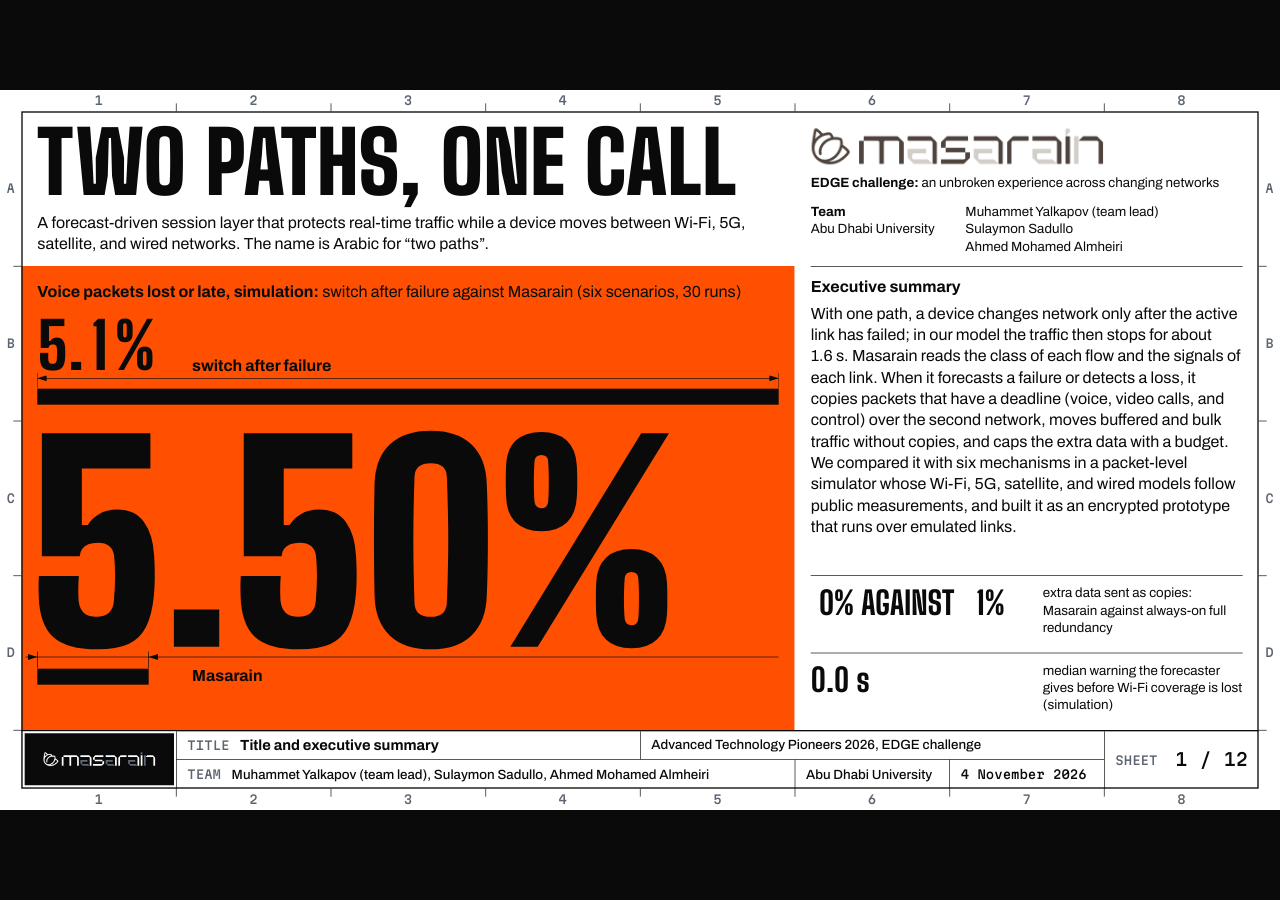
==== commit 4412b18c: "Add the real Wi-Fi test and the ladder profiles to the site The home and materials pages now describ" ====
--- a/deck.html
+++ b/deck.html
@@ -466,7 +466,7 @@
   <p class="small abs" data-build="text" data-order="42" style="left:1564px;top:858px;width:300px">median warning the forecaster gives before Wi-Fi coverage is lost (simulation)</p>
 
   
-  <p class="text on-orange abs" data-build="text" data-order="39" style="left:56px;top:288px;width:1112px"><b>Voice packets lost or late in the simulator:</b> switch after failure against Masarain (mean of six scenarios, 30 runs each)</p>
+  <p class="text on-orange abs" data-build="text" data-order="39" style="left:56px;top:288px;width:1112px"><b>Voice packets lost or late, simulation:</b> switch after failure against Masarain (six scenarios, 30 runs)</p>
 
   
   <i class="bar on-orange" data-build="plot" data-order="20" style="left:56px;top:448px;width:1112px;height:24px"></i>
@@ -592,7 +592,7 @@
       <tr data-build="text"><td>2</td><td>Multipath<br>scheduling</td><td>Lowest-RTT scheduler of Multipath<br>TCP (MPTCP) and of multipath QUIC</td><td><b>After</b> a loss or timeout<br>on the active path</td><td>None</td><td>Packets in flight are lost<br>or late at every break</td></tr>
       <tr data-build="text"><td>3</td><td>Always-on<br>redundancy</td><td>ReMP TCP, 3GPP ATSSS redundant steering<br>in its basic form, SD-WAN duplication</td><td><b>Always</b></td><td>Up to 100%</td><td>Keeps a full copy of the call<br>on a metered backup</td></tr>
       <tr data-build="text"><td>4</td><td>On-demand<br>duplication</td><td>SD-WAN products;<br>threshold-triggered partial duplication</td><td><b>After</b> measured loss or a<br>signal threshold is crossed</td><td>Moderate</td><td>The first burst is lost; a fixed<br>threshold ignores the trend</td></tr>
-      <tr data-build="text"><td>5</td><td>Adaptive error<br>correction</td><td>Parity packets sized to measured loss<br>on multipath QUIC</td><td><b>After</b> loss is measured</td><td>About 6% reported;<br>8% in our runs</td><td>Sized to average loss;<br>burst loss is not modeled</td></tr>
+      <tr data-build="text"><td>5</td><td>Adaptive error<br>correction</td><td>Parity packets sized to measured loss<br>on multipath QUIC</td><td><b>After</b> loss is measured</td><td>6% reported;<br>8% here</td><td>Sized to average loss;<br>burst loss is not modeled</td></tr>
       <tr data-build="text"><td>6</td><td>Forecast-triggered<br>duplication</td><td>Studies of 5G conditional handover,<br>inside the operator&rsquo;s network</td><td><b>Before</b> a predicted<br>degradation</td><td>Low</td><td>One technology,<br>needs the operator</td></tr>
       <tr data-build="text"><td>7</td><td>Schedule-aware<br>steering</td><td>Media over multipath QUIC on Starlink</td><td><b>Before</b> each 15&nbsp;s<br>reconfiguration</td><td>None</td><td>Satellite only,<br>moves rather than copies</td></tr>
     </tbody>
@@ -732,7 +732,7 @@
 
   
   <h1 class="headline headline--s blk" style="--c:1;--r:1;--cs:6;--dy:-3px">Masarain copies a packet that has a deadline only when a forecast or a detected loss flags the link</h1>
-  <p class="small abs" data-build="text" style="left:1448px;top:56px;width:416px">Every level is a setting, loaded from a profile. A metered satellite backup can copy only from 10% risk with a 10% budget; a mission-critical link from 2% with 40%. The results use the default profile.</p>
+  <p class="small abs" data-build="text" style="left:1448px;top:56px;width:416px">Every level is a setting, loaded from a profile. A metered backup can copy only from 10% risk with a 10% budget; a mission-critical link from 2% with 40%. Both are untested starting points; the results use the default profile.</p>
 
   
   <svg class="dwg" viewBox="0 0 1920 1080" aria-hidden="true">
@@ -939,7 +939,7 @@
   
   <h2 class="text label abs" data-build="text" data-stagger="30" style="left:1216px;top:56px">Security</h2>
   <ul class="dlist text abs" data-build="text" data-stagger="30" style="left:1216px;top:96px;width:648px">
-    <li>Every packet is authenticated, and encrypted in every reported run; the server rejects replays and stale timestamps.</li>
+    <li>Every packet is authenticated and encrypted; the server rejects replays and stale timestamps.</li>
     <li>The client accepts an acknowledgment only for its own session, path, and send time.</li>
     <li>The budget caps how much traffic a forged risk signal could make the device send.</li>
   </ul>
@@ -1229,7 +1229,7 @@
     <p data-build="text" data-stagger="40">A relay between them replays the simulator&rsquo;s link traces: it drops and delays each packet as the trace says and reports the <span class="nowrap">Wi-Fi</span> signal the device would measure.</p>
     <p data-build="text" data-stagger="40">Two clients run at once through the same relay, so an existing mechanism and Masarain meet identical conditions; a live page shows both calls side by side.</p>
     <p data-build="text" data-stagger="40">Running five of the eight mechanisms this way checked the simulator of 8&nbsp;October against real sockets and scheduling.</p>
-    <p data-build="text" data-stagger="40"><b>First real test (4 November):</b> a Linux VM on the laptop probed a real <span class="nowrap">Wi-Fi</span> link every 22&nbsp;ms while walking out of coverage. Replayed with the 5G model, one path lost 5.35% and Masarain 0.37%, with 4% extra data.</p>
+    <p data-build="text" data-stagger="40"><b>First real test (4 November):</b> a Linux VM on the laptop probed a real <span class="nowrap">Wi-Fi</span> link every 22&nbsp;ms while a team member carried the laptop out of coverage. Replayed with the 5G model, one path lost 5.35% and Masarain 0.37%, with 4% extra data.</p>
   </div>
 <div class="chrome" aria-hidden="true"><div class="strip"><div class="strip-cell strip-logo"><svg viewBox="0 0 641 94" role="img" aria-label="Masarain"><use href="#logo" width="641" height="94"/></svg></div><div class="strip-cell strip-title"><span class="strip-k">TITLE</span><span class="strip-v">Experimental method</span></div><div class="strip-cell strip-event">Advanced Technology Pioneers 2026, EDGE challenge</div><div class="strip-cell strip-team"><span class="strip-k">TEAM</span><span class="strip-v">Muhammet Yalkapov (team lead), Sulaymon Sadullo, Ahmed Mohamed Almheiri</span></div><div class="strip-cell strip-univ">Abu Dhabi University</div><div class="strip-cell strip-date">4 November 2026</div><div class="strip-cell strip-sheet"><span class="strip-k">SHEET</span><span class="strip-n">8 / 12</span></div></div><svg class="frame" viewBox="0 0 1920 1080" width="1920" height="1080"><rect class="frame-line" x="33" y="33" width="1854" height="1014"/><path class="frame-tick" d="M264.5 20V32M264.5 1048V1060M496.5 20V32M496.5 1048V1060M728.5 20V32M728.5 1048V1060M960.5 20V32M960.5 1048V1060M1192.5 20V32M1192.5 1048V1060M1424.5 20V32M1424.5 1048V1060M1656.5 20V32M1656.5 1048V1060M20 264.5H32M1888 264.5H1900M20 496.5H32M1888 496.5H1900M20 728.5H32M1888 728.5H1900M20 960.5H32M1888 960.5H1900"/><g class="frame-zone"><text x="148" y="23">1</text><text x="148" y="1071">1</text><text x="380" y="23">2</text><text x="380" y="1071">2</text><text x="612" y="23">3</text><text x="612" y="1071">3</text><text x="844" y="23">4</text><text x="844" y="1071">4</text><text x="1076" y="23">5</text><text x="1076" y="1071">5</text><text x="1308" y="23">6</text><text x="1308" y="1071">6</text><text x="1540" y="23">7</text><text x="1540" y="1071">7</text><text x="1772" y="23">8</text><text x="1772" y="1071">8</text><text x="16" y="155">A</text><text x="1904" y="155">A</text><text x="16" y="387">B</text><text x="1904" y="387">B</text><text x="16" y="619">C</text><text x="1904" y="619">C</text><text x="16" y="851">D</text><text x="1904" y="851">D</text></g></svg></div>
 </section>
@@ -1526,7 +1526,7 @@
   <h2 class="display on-black abs" data-build="text" style="left:1216px;top:56px;--size:44px">LIMITS OF THIS WORK</h2>
   <i class="rule rule--2 on-black" data-build="plot" style="left:1216px;top:112px;width:648px"></i>
   <ul class="dlist small on-black abs s11-lim" style="left:1216px;top:128px;width:648px">
-    <li data-build="text">The link models follow public measurements, but they are models: no recorded trace is replayed yet, and Wi-Fi contention and queueing under load are not modeled.</li>
+    <li data-build="text">The link models follow public measurements, but they are models: only one recorded Wi-Fi trace is replayed so far, and Wi-Fi contention and queueing under load are not modeled.</li>
     <li data-build="text">A fixed signal threshold inside the same ladder captures most of the gain; the forecast adds a smaller margin.</li>
     <li data-build="text">The 5G forecast needs the modem&rsquo;s signal readings. A tethered laptop cannot see them, so the prototype forecasts <span class="nowrap">Wi-Fi</span> only and reacts on 5G.</li>
     <li data-build="text">No satellite terminal was available, so the satellite results are simulation only.</li>
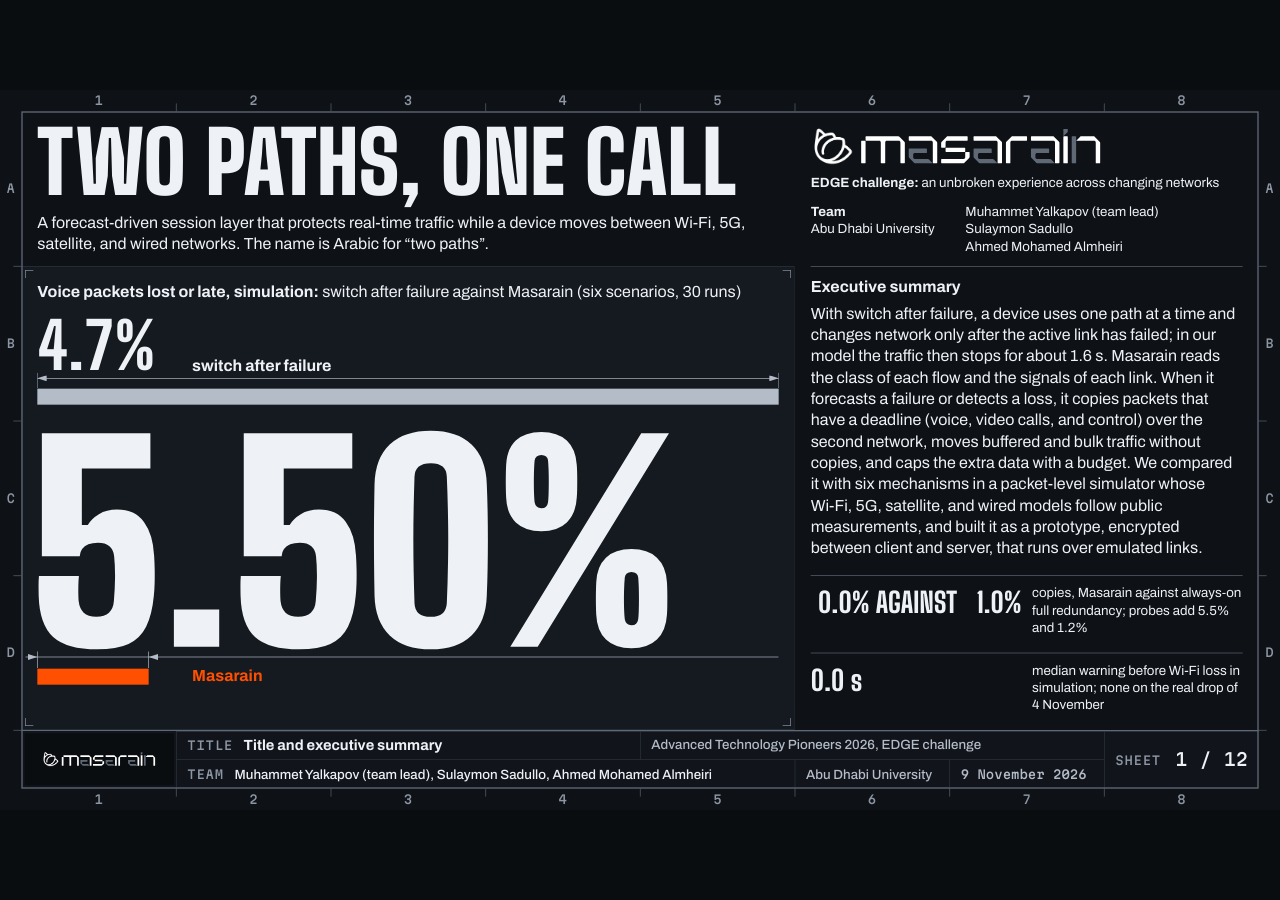
==== commit 9ac0b77c: "Restyle the deck to match the site and correct its wording The deck now uses the site's graphite des" ====
--- a/deck.html
+++ b/deck.html
@@ -11,14 +11,22 @@
 @font-face{font-family:"Martian Mono";src:url([data-uri]) format("woff2");font-weight:400 600;font-style:normal;font-display:block}
 
 :root{
-  --white:#FFFFFF;
-  --black:#0A0A0A;
-  --orange:#FF4F00;
-  --gray:#5B6470;
-
-  --fg:var(--black);
-  --fg2:var(--gray);
-  --bg:var(--white);
+  --ground:#0E1116;
+  --screen:#0A0D10;
+  --panel:#11151B;
+  --surface:#151A21;
+  --rule:#2C333D;
+  --ink:#EEF1F5;
+  --ink-2:#B4BCC8;
+  --ink-3:#8D96A3;
+  --dim:#5F6875;
+  --call:#FF4F00;
+  --path-b:#88A5B7;
+
+  --fg:var(--ink);
+  --fg2:var(--ink-2);
+  --bg:var(--ground);
+  --line:var(--ink-2);
 
   --f-display:"Big Shoulders Display","Arial Narrow",sans-serif;
   --f-text:"Archivo","Segoe UI",Arial,sans-serif;
@@ -52,20 +60,26 @@
 }
 
 *,*::before,*::after{box-sizing:border-box}
-html,body{margin:0;padding:0;background:var(--black)}
-body{font-family:var(--f-text);color:var(--black);-webkit-font-smoothing:antialiased;text-rendering:geometricPrecision;font-kerning:normal;
+html,body{margin:0;padding:0;background:var(--screen)}
+body{font-family:var(--f-text);color:var(--ink);-webkit-font-smoothing:antialiased;text-rendering:geometricPrecision;font-kerning:normal;
   -webkit-print-color-adjust:exact;print-color-adjust:exact}
 #stage{width:1920px;margin:0 auto}
 
 html.js,html.js body{height:100%;overflow:hidden}
-html.js body{cursor:default}
+html.js body{cursor:default;position:fixed;left:0;top:0;right:0;bottom:0}
 html.js #stage{position:absolute;left:0;top:0;height:1080px;margin:0;overflow:hidden;transform-origin:0 0}
 html.js .sheet{position:absolute;left:0;top:0;margin:0;visibility:hidden;z-index:0}
 html.js .sheet.is-on{visibility:visible;z-index:2}
 html.js .sheet.is-under{visibility:visible;z-index:1}
 html.js .sheet.is-lift{visibility:visible;z-index:3}
 
-.sheet{position:relative;width:1920px;height:1080px;overflow:hidden;margin:0 0 24px;background:var(--white);color:var(--fg);
+html.stack{overflow-x:hidden}
+html.stack body{position:relative;overflow:hidden;width:100%}
+html.stack #stage{position:absolute;left:0;top:0;margin:0;transform-origin:0 0}
+html.stack .sheet{margin:0 0 64px}
+html.stack .sheet:last-child{margin-bottom:0}
+
+.sheet{position:relative;width:1920px;height:1080px;overflow:hidden;margin:0 0 24px;background:var(--ground);color:var(--fg);
   font:400 24px/32px var(--f-text)}
 :where(.sheet) :where(h1,h2,h3,p,ol,ul,dl,dd,figure,table){margin:0;padding:0}
 :where(.sheet) :where(h1,h2,h3){font-size:inherit;font-weight:inherit}
@@ -73,28 +87,28 @@
 :where(.sheet) :where(b,strong){font-weight:700}
 :where(.sheet) :where(i){font-style:normal}
 
-.sheet--black{--fg:var(--white);--fg2:var(--white);--bg:var(--black)}
+.sheet--screen{--fg:var(--ink);--fg2:var(--ink-2);--bg:var(--screen)}
 
 .chrome{position:absolute;left:0;top:0;width:1920px;height:1080px;z-index:20;pointer-events:none;
-  --fg:var(--black);--fg2:var(--gray);--bg:var(--white);color:var(--black)}
+  --fg:var(--ink);--fg2:var(--ink-3);--bg:var(--ground);color:var(--ink)}
 .frame{position:absolute;left:0;top:0;width:1920px;height:1080px;display:block;overflow:visible}
-.frame-line{fill:none;stroke:var(--black);stroke-width:2}
-.frame-tick{fill:none;stroke:var(--black);stroke-width:1}
-.frame-zone text{font:500 18px/1 var(--f-mono);fill:var(--gray);text-anchor:middle}
-
-.strip{position:absolute;left:32px;top:960px;width:1856px;height:88px;background:var(--white);color:var(--black);border-top:2px solid var(--black)}
-.strip-cell{position:absolute;display:flex;align-items:center;gap:16px;padding:0 16px;border-left:1px solid var(--black);
+.frame-line{fill:none;stroke:var(--dim);stroke-width:2}
+.frame-tick{fill:none;stroke:var(--dim);stroke-width:1}
+.frame-zone text{font:500 18px/1 var(--f-mono);fill:var(--ink-3);text-anchor:middle}
+
+.strip{position:absolute;left:32px;top:960px;width:1856px;height:88px;background:var(--panel);color:var(--ink);border-top:2px solid var(--dim)}
+.strip-cell{position:absolute;display:flex;align-items:center;gap:16px;padding:0 16px;border-left:1px solid var(--rule);
   font:500 20px/24px var(--f-text);white-space:nowrap;overflow:hidden}
-.strip-k{font:500 18px/24px var(--f-mono);color:var(--gray);flex:none}
-.strip-logo{left:0;top:0;width:232px;height:86px;background:var(--black);justify-content:center;padding:0;
-  border:solid var(--white);border-width:3px 3px 5px 5px}
+.strip-k{font:500 18px/24px var(--f-mono);color:var(--ink-3);letter-spacing:.06em;flex:none}
+.strip-logo{left:0;top:0;width:232px;height:86px;background:var(--screen);justify-content:center;padding:0;
+  border:solid var(--panel);border-width:3px 3px 5px 5px}
 .strip-logo svg{display:block;width:172px;height:25.2px}
 .strip-title{left:232px;top:0;width:696px;height:42px}
 .strip-title .strip-v{font-weight:700;font-size:22px}
-.strip-event{left:928px;top:0;width:696px;height:42px}
-.strip-team{left:232px;top:42px;width:928px;height:44px;border-top:1px solid var(--black)}
-.strip-univ{left:1160px;top:42px;width:232px;height:44px;border-top:1px solid var(--black)}
-.strip-date{left:1392px;top:42px;width:232px;height:44px;border-top:1px solid var(--black);font:500 18px/24px var(--f-mono)}
+.strip-event{left:928px;top:0;width:696px;height:42px;color:var(--ink-2)}
+.strip-team{left:232px;top:42px;width:928px;height:44px;border-top:1px solid var(--rule)}
+.strip-univ{left:1160px;top:42px;width:232px;height:44px;border-top:1px solid var(--rule);color:var(--ink-2)}
+.strip-date{left:1392px;top:42px;width:232px;height:44px;border-top:1px solid var(--rule);font:500 18px/24px var(--f-mono);color:var(--ink-2)}
 .strip-sheet{left:1624px;top:0;width:232px;height:86px;justify-content:space-between;gap:8px}
 .strip-n{font:500 26px/32px var(--f-mono);white-space:pre}
 
@@ -135,38 +149,58 @@
 .nowrap{white-space:nowrap}
 .tnum{font-variant-numeric:tabular-nums lining-nums}
 
-.field{background:var(--black)}
-.field--black{background:var(--black)}
-.field--orange{background:var(--orange)}
-.field--white{background:var(--white)}
+.pip{display:inline-block;font:500 18px/1 var(--f-mono);letter-spacing:.06em;text-transform:uppercase;white-space:nowrap;
+  padding:5px 8px 4px;border:1px solid currentColor;color:var(--ink-3);vertical-align:2px}
+.pip--meas{color:var(--ink)}
+.pip--der{color:var(--ink-2);border-style:dashed}
+.pip--rep{color:var(--path-b)}
+.pip--sim,.pip--emu{color:var(--ink-3)}
+
+.field{background:var(--screen)}
+.field--screen{background:var(--screen);outline:1px solid var(--rule);outline-offset:-1px}
+.field--panel{background:var(--surface);outline:1px solid var(--rule);outline-offset:-1px}
+.z.field--screen::before,.z.field--panel::before{content:"";position:absolute;left:6px;top:6px;right:6px;bottom:6px;pointer-events:none;
+  background:
+    linear-gradient(var(--ink-3),var(--ink-3)) 0 0/12px 1px no-repeat,
+    linear-gradient(var(--ink-3),var(--ink-3)) 0 0/1px 12px no-repeat,
+    linear-gradient(var(--ink-3),var(--ink-3)) 100% 0/12px 1px no-repeat,
+    linear-gradient(var(--ink-3),var(--ink-3)) 100% 0/1px 12px no-repeat,
+    linear-gradient(var(--ink-3),var(--ink-3)) 0 100%/12px 1px no-repeat,
+    linear-gradient(var(--ink-3),var(--ink-3)) 0 100%/1px 12px no-repeat,
+    linear-gradient(var(--ink-3),var(--ink-3)) 100% 100%/12px 1px no-repeat,
+    linear-gradient(var(--ink-3),var(--ink-3)) 100% 100%/1px 12px no-repeat}
 .field--full{position:absolute;left:32px;top:32px;width:1856px;height:928px}
-.on-black{--fg:var(--white);--fg2:var(--white);--bg:var(--black);color:var(--white)}
-.on-orange{--fg:var(--black);--fg2:var(--black);--bg:var(--orange);color:var(--black)}
-.on-white{--fg:var(--black);--fg2:var(--gray);--bg:var(--white);color:var(--black)}
-
-.rule{position:absolute;height:1px;background:var(--fg)}
-.rule--2{height:2px}
+.field--full::before{display:none}
+.on-screen{--fg:var(--ink);--fg2:var(--ink-2);--bg:var(--screen);color:var(--ink)}
+.on-panel{--fg:var(--ink);--fg2:var(--ink-2);--bg:var(--surface);color:var(--ink)}
+.c-call,.on-screen.c-call,.on-panel.c-call{color:var(--call)}
+.c-b,.on-screen.c-b,.on-panel.c-b{color:var(--path-b)}
+
+.rule{position:absolute;height:1px;background:var(--dim)}
+.rule--2{height:2px;background:var(--ink-3)}
 .rule--v{width:1px;height:auto}
 .rule--v.rule--2{width:2px}
-.bar{position:absolute;background:var(--fg)}
-.bar--call{background:var(--orange)}
-
-.dwg .ln{fill:none;stroke:var(--fg);stroke-width:1}
+.bar{position:absolute;background:var(--ink-2)}
+.bar--call{background:var(--call)}
+
+.dwg .ln{fill:none;stroke:var(--line);stroke-width:1}
 .dwg .ln-obj{fill:none;stroke:var(--fg);stroke-width:2;stroke-linejoin:miter}
-.dwg .ln-dash{fill:none;stroke:var(--fg);stroke-width:1;stroke-dasharray:6 4}
-.dwg .ln-call{fill:none;stroke:var(--orange);stroke-width:4;stroke-linejoin:miter}
-.dwg .ln-gray{stroke:var(--gray)}
+.dwg .ln-dash{fill:none;stroke:var(--line);stroke-width:1;stroke-dasharray:6 4}
+.dwg .ln-call{fill:none;stroke:var(--call);stroke-width:4;stroke-linejoin:miter}
+.dwg .ln-b{fill:none;stroke:var(--path-b);stroke-width:2;stroke-dasharray:8 6}
+.dwg .ln-gray{stroke:var(--ink-3)}
+.dwg .ln-grid{stroke:var(--rule)}
 .dwg .ln-2{stroke-width:2}
 .dwg .ln-4{stroke-width:4}
 .dwg .fill-ink{fill:var(--fg);stroke:none}
 .dwg .fill-paper{fill:var(--bg);stroke:none}
-.dwg .fill-call{fill:var(--orange);stroke:none}
-.dwg .fill-gray{fill:var(--gray);stroke:none}
-.dwg .pk{fill:none;stroke:var(--orange);stroke-width:24;stroke-dasharray:20 9}
+.dwg .fill-call{fill:var(--call);stroke:none}
+.dwg .fill-gray{fill:var(--ink-3);stroke:none}
+.dwg .pk{fill:none;stroke:var(--call);stroke-width:24;stroke-dasharray:20 9}
 .dwg .pk--copy{stroke-width:10}
 .dwg .pk--ink{stroke:var(--fg)}
-.dwg .box{fill:none;stroke:var(--fg);stroke-width:2}
-.dwg .ah{fill:var(--fg);stroke:none}
+.dwg .box{fill:none;stroke:var(--line);stroke-width:2}
+.dwg .ah{fill:var(--line);stroke:none}
 .dwg .dot{fill:var(--fg);stroke:none}
 
 .dwg text{font-family:var(--f-text);font-size:20px;font-weight:400;fill:var(--fg)}
@@ -175,12 +209,13 @@
 .dwg .tx-mono{font-family:var(--f-mono);font-weight:500;font-size:18px}
 .dwg .tx-fig{font-family:var(--f-mono);font-weight:500;font-size:28px}
 .dwg .tx-disp{font-family:var(--f-display);font-weight:900;font-variant-numeric:lining-nums}
-.dwg .tx-gray{fill:var(--fg2)}
-.dwg .tx-call{fill:var(--orange)}
+.dwg .tx-gray{fill:var(--ink-3)}
+.dwg .tx-call{fill:var(--call)}
+.dwg .tx-b2{fill:var(--path-b)}
 .dwg .tx-mid{text-anchor:middle}
 .dwg .tx-end{text-anchor:end}
 
-.dim{position:absolute;height:0;color:var(--fg);--ext-up:8px;--ext-down:8px;--ext-left:8px;--ext-right:8px;--tail-a:0px;--tail-b:0px}
+.dim{position:absolute;height:0;color:var(--line);--ext-up:8px;--ext-down:8px;--ext-left:8px;--ext-right:8px;--tail-a:0px;--tail-b:0px}
 .dim::before{content:"";position:absolute;
   left:calc(-1*var(--tail-a));width:calc(100% + var(--tail-a) + var(--tail-b));
   top:calc(-1*var(--ext-up));height:calc(var(--ext-up) + var(--ext-down) + 1px);
@@ -227,48 +262,49 @@
 .dim-fig.figure.dim-fig--below,.dim-fig.display.dim-fig--below{bottom:auto;top:calc(var(--gap,10px) + 1px + .02em)}
 
 .callout{position:absolute;font:500 20px/26px var(--f-text);color:var(--fg)}
-.tag{display:inline-block;min-width:30px;height:30px;padding:0 6px;border:1px solid var(--fg);font:500 18px/28px var(--f-mono);text-align:center;
-  color:var(--fg);vertical-align:2px;margin-right:12px}
+.tag{display:inline-block;min-width:30px;height:30px;padding:0 6px;border:1px solid var(--ink-3);font:500 18px/28px var(--f-mono);text-align:center;
+  color:var(--ink-2);vertical-align:2px;margin-right:12px}
 
 .tbl{border-collapse:collapse;table-layout:fixed;width:100%;font:400 20px/26px var(--f-text);color:var(--fg);
   font-variant-numeric:tabular-nums lining-nums}
-.tbl th{font-weight:600;text-align:left;vertical-align:bottom;padding:7px 16px 7px 0;
-  border-top:2px solid var(--fg);border-bottom:1px solid var(--fg)}
-.tbl td{vertical-align:top;padding:5px 16px 5px 0;border-bottom:1px solid var(--fg)}
-.tbl tbody tr:last-child td{border-bottom:2px solid var(--fg)}
+.tbl th{font-weight:600;text-align:left;vertical-align:bottom;padding:7px 16px 7px 0;color:var(--ink-2);
+  border-top:2px solid var(--ink-3);border-bottom:1px solid var(--dim)}
+.tbl td{vertical-align:top;padding:5px 16px 5px 0;border-bottom:1px solid var(--rule)}
+.tbl tbody tr:last-child td{border-bottom:2px solid var(--dim)}
 .tbl th:last-child,.tbl td:last-child{padding-right:0}
 .tbl .r{text-align:right;padding-right:0;padding-left:16px}
 .tbl td.num,.tbl th.num{text-align:right;padding-right:0;padding-left:16px;white-space:nowrap}
 .tbl td.num{font:400 20px/26px var(--f-mono)}
 .tbl--tight td{padding-top:2px;padding-bottom:2px}
 .tbl--plain td{border-bottom:0}
-.tbl tr.ours td{background:var(--orange);color:var(--black);font-weight:700;position:relative}
+.tbl tr.ours td{background:var(--surface);color:var(--ink);font-weight:700;position:relative}
+.tbl tr.ours td:first-child{color:var(--call)}
 .tbl tr.ours td.num{font-weight:500}
-.tbl tr.ours td:first-child::before,.tbl tr.ours td:last-child::after{content:"";position:absolute;top:0;bottom:0;width:12px;background:var(--orange)}
+.tbl tr.ours td:first-child::before,.tbl tr.ours td:last-child::after{content:"";position:absolute;top:0;bottom:0;width:12px;background:var(--surface)}
 .tbl tr.ours td:first-child::before{left:-12px}
 .tbl tr.ours td:last-child::after{right:-12px}
 
 .kv{color:var(--fg)}
-.kv>div{display:grid;grid-template-columns:var(--kw,116px) 1fr;column-gap:24px;padding:7px 0;border-top:1px solid var(--fg)}
-.kv>div:first-child{border-top-width:2px}
-.kv>div:last-child{border-bottom:2px solid var(--fg)}
+.kv>div{display:grid;grid-template-columns:var(--kw,116px) 1fr;column-gap:24px;padding:7px 0;border-top:1px solid var(--rule)}
+.kv>div:first-child{border-top:2px solid var(--dim)}
+.kv>div:last-child{border-bottom:2px solid var(--dim)}
 .kv dt{font-weight:700}
 
 .nlist{list-style:none;counter-reset:n}
 .nlist>li{position:relative;padding-left:48px;counter-increment:n}
 .nlist>li+li{margin-top:12px}
-.nlist>li::before{content:counter(n);position:absolute;left:0;top:0;font:500 20px/32px var(--f-mono);color:var(--fg)}
+.nlist>li::before{content:counter(n);position:absolute;left:0;top:0;font:500 20px/32px var(--f-mono);color:var(--ink-3)}
 .nlist.small>li::before{line-height:26px;font-size:18px}
 .nlist.small>li{padding-left:40px}
 .nlist.small>li+li{margin-top:8px}
-.nlist--ruled>li{border-top:1px solid var(--fg);padding-top:10px}
+.nlist--ruled>li{border-top:1px solid var(--rule);padding-top:10px}
 .nlist--ruled>li::before{top:10px}
 .nlist--ruled>li+li{margin-top:10px}
 .nlist>li>b:first-child{display:block}
 .dlist{list-style:none}
 .dlist>li{position:relative;padding-left:28px}
 .dlist>li+li{margin-top:8px}
-.dlist>li::before{content:"";position:absolute;left:0;top:.62em;width:12px;height:2px;background:var(--fg)}
+.dlist>li::before{content:"";position:absolute;left:0;top:.62em;width:12px;height:2px;background:var(--ink-3)}
 
 @media screen{
   .pre{opacity:0}
@@ -320,23 +356,15 @@
   .pre{opacity:1!important}
 }
 
-html.show-grid .sheet::after{content:"";position:absolute;left:32px;top:32px;width:1856px;height:928px;z-index:30;pointer-events:none;
-  background:
-    repeating-linear-gradient(90deg,rgba(0,110,255,.6) 0 1px,transparent 1px 232px),
-    repeating-linear-gradient(180deg,rgba(0,110,255,.6) 0 1px,transparent 1px 232px),
-    repeating-linear-gradient(90deg,transparent 0 24px,rgba(0,110,255,.28) 24px 25px,transparent 25px 116px,rgba(0,110,255,.14) 116px 117px,transparent 117px 208px,rgba(0,110,255,.28) 208px 209px,transparent 209px 232px),
-    repeating-linear-gradient(180deg,transparent 0 24px,rgba(0,110,255,.28) 24px 25px,transparent 25px 116px,rgba(0,110,255,.14) 116px 117px,transparent 117px 208px,rgba(0,110,255,.28) 208px 209px,transparent 209px 232px)}
-
 @page{size:1920px 1080px;margin:0}
 @media print{
-  html,body,html.js,html.js body{height:auto!important;overflow:visible!important;background:none!important}
+  html,body,html.js,html.js body{height:auto!important;overflow:visible!important;background:var(--screen)!important;position:static!important}
   #stage,html.js #stage{position:static!important;transform:none!important;width:1920px!important;height:auto!important;margin:0!important;overflow:visible!important}
   .sheet,html.js .sheet{position:relative!important;visibility:visible!important;transform:none!important;margin:0!important;
     break-after:page;page-break-after:always;break-inside:avoid;page-break-inside:avoid}
   .sheet:last-of-type{break-after:auto;page-break-after:auto}
   .sheet,.sheet *,.sheet *::before,.sheet *::after{animation:none!important;transition:none!important}
   .pre{opacity:1!important}
-  html.show-grid .sheet::after{display:none}
 }
 
 #s01 .s01-slogan{font-size:128px;line-height:120px}
@@ -359,10 +387,12 @@
 #s03 .s03-parts td:first-child{font:500 20px/26px var(--f-mono)}
 #s03 .s03-parts td:nth-child(2){font-weight:600}
 #s04 .dwg text{font-size:20px}
+#s04 .dwg .s04-band{fill:var(--surface);stroke:var(--call);stroke-width:2}
 #s04 .tbl td,#s04 .tbl th{white-space:nowrap}
 #s05 .s05-seg{overflow:visible}
 #s05 .s05-pk1{stroke-dasharray:20.4545 9}
-#s05 .s05-probe{fill:none;stroke:var(--fg);stroke-width:14;stroke-dasharray:3 55}
+#s05 .s05-probe{fill:none;stroke:var(--ink-3);stroke-width:14;stroke-dasharray:3 55}
+#s05 .s05-probe--b{stroke:var(--path-b)}
 #s05 .s05-probe1{stroke-dasharray:3 55.909}
 #s05 .s05-five .dim-fig{left:12px;top:auto;bottom:calc(100% + 10px - .02em);translate:none}
 #s05 .s05-fifteen .dim-fig{left:auto;right:12px;top:auto;bottom:calc(100% + 10px - .02em);translate:none}
@@ -375,28 +405,31 @@
 #s06 .s06-dl--pre{margin-left:0;margin-right:7px}
 #s06 .s06-k{margin-right:9px}
 #s06 .s06-r{text-align:right}
+#s06 .dwg .s06-part{stroke:var(--call)}
+#s06 .s06-slot{outline:2px solid var(--call);outline-offset:-2px}
+#s06 .s06-blk{background:var(--dim)}
 #s07 .s07-kv>div{padding:3px 0}
 #s07 .rule--v{width:1px}
 #s08 .s08-v .dim-fig{bottom:auto;top:calc(50% - 16px)}
-#s08 .dwg .s08-ours{stroke:var(--orange)}
-#s08 .dwg .s08-on-call{stroke:var(--black)}
-#s08 .dwg .s08-run{fill:var(--white);stroke:none}
+#s08 .dwg .s08-ours{stroke:var(--call)}
+#s08 .dwg .s08-oursfill{fill:var(--surface);stroke:none}
+#s08 .dwg .s08-on-call{stroke:var(--ink-3)}
+#s08 .dwg .s08-run{fill:var(--ink);stroke:none}
 #s08 .s08-list p+p{margin-top:10px}
+#s08 .s08-real .pip{margin-right:6px}
 #s08 .s08-gap{margin-top:10px}
-#s09 .s09-dk{fill:var(--black);stroke:var(--white);stroke-width:1.5}
-#s09 .s09-dg{fill:var(--gray);stroke:var(--white);stroke-width:1.5}
-#s09 .s09-do{fill:var(--orange);stroke:var(--white);stroke-width:1.5}
+#s09 .s09-dk{fill:var(--ink);stroke:var(--ground);stroke-width:1.5}
+#s09 .s09-dg{fill:var(--ink-3);stroke:var(--ground);stroke-width:1.5}
+#s09 .s09-do{fill:var(--call);stroke:var(--ground);stroke-width:1.5}
 #s09 .s09-big{stroke-width:2.5}
-#s09 .s09-ring{fill:var(--white);stroke:var(--black);stroke-width:2}
+#s09 .s09-ring{fill:var(--ground);stroke:var(--ink);stroke-width:2}
 #s09 .s09-dash{stroke-dasharray:9 5}
 #s09 .s09-unit{font-size:.4em}
 #s09 .tbl th,#s09 .tbl td{padding-right:6px}
 #s09 .tbl .num{padding-left:6px;padding-right:0}
 #s09 .s09-p{font-weight:600}
+#s09 .s09-pip .pip{margin-left:8px}
 #s09 .tbl td,#s09 .tbl th{white-space:nowrap}
-#s09 .s09-find{list-style:none}
-#s09 .s09-find>li{border-top:1px solid var(--black);padding:9px 0 10px}
-#s09 .s09-find>li:first-child{border-top-width:2px}
 #s10 .tbl td,#s10 .tbl td.num{line-height:25px}
 #s10 .s10-abl td:first-child{padding-right:0}
 #s10 .s10-abl td.num,#s10 .s10-abl th.num{padding-left:10px}
@@ -405,6 +438,7 @@
 #s10 .s10-risk,#s10 .s10-sig{stroke-linejoin:bevel}
 #s10 .s10-n{font-variant-numeric:tabular-nums lining-nums}
 #s10 .s10-ours{font-weight:700}
+#s10 .dwg .s10-ours{fill:var(--call)}
 @media screen{
   #s10 .s10-sweep.go{animation:s10-sweep var(--dur) linear var(--d) both}
   #s10 .s10-n.go{animation:s10-cut 100ms linear var(--d) both}
@@ -433,21 +467,21 @@
 </style>
 </head>
 <body>
-<svg width="0" height="0" style="position:absolute" aria-hidden="true" focusable="false"><defs><symbol id="logo" viewBox="191 337 641 94"><g transform="matrix(1.4901 0 0 1.4901 562.4975 384)"><g style=""><g transform="matrix(1 0 0 1 -143.2791 5.3996)"><g style=""><g transform="matrix(1 0 0 1 0 0)"><path style="stroke: none; stroke-width: 1; stroke-dasharray: none; stroke-linecap: butt; stroke-dashoffset: 0; stroke-linejoin: miter; stroke-miterlimit: 4; fill: rgb(255,255,255); fill-rule: nonzero; opacity: 1;" transform=" translate(-100.0037, -102.5181)" d="M 67.9609 89.917 C 67.9609 89.4849 68.249 89.197 68.6809 89.197 L 73.7215 89.197 C 74.1533 89.197 74.4414 89.4849 74.4414 89.917 L 74.4414 121.5998 C 74.4414 122.0318 74.1533 122.3198 73.7215 122.3198 L 68.6809 122.3198 C 68.249 122.3198 67.9609 122.0318 67.9609 121.5998 L 67.9609 89.917 Z M 74.4414 88.4769 L 74.4414 83.4365 C 74.4414 83.0044 74.7295 82.7164 75.1616 82.7164 L 122.4697 82.7164 C 123.0457 82.7164 123.6939 83.0044 124.0537 83.3645 L 131.3984 90.7091 C 131.7583 91.0691 132.0464 91.7172 132.0464 92.2932 L 132.0464 121.5998 C 132.0464 122.0318 131.7583 122.3198 131.3264 122.3198 L 126.2859 122.3198 C 125.854 122.3198 125.5659 122.0318 125.5659 121.5998 L 125.5659 91.7172 C 125.5659 90.205 124.5579 89.197 123.0457 89.197 L 105.7642 89.197 C 104.252 89.197 103.2439 90.205 103.2439 91.7172 L 103.2439 121.5998 C 103.2439 122.0318 102.9561 122.3198 102.524 122.3198 L 97.4834 122.3198 C 97.0515 122.3198 96.7635 122.0318 96.7635 121.5998 L 96.7635 91.7172 C 96.7635 90.205 95.7554 89.197 94.2432 89.197 L 75.1616 89.197 C 74.7295 89.197 74.4414 88.9089 74.4414 88.4769 Z" stroke-linecap="round"/></g></g></g><g transform="matrix(1 0 0 1 -84.6 5.3995)"><g style=""><g transform="matrix(1 0 0 1 0 0)"><path style="stroke: none; stroke-width: 1; stroke-dasharray: none; stroke-linecap: butt; stroke-dashoffset: 0; stroke-linejoin: miter; stroke-miterlimit: 4; fill: rgb(255,255,255); fill-rule: nonzero; opacity: 1;" transform=" translate(-100.0025, -102.5181)" d="M 114.4037 121.4557 L 114.4037 91.7172 C 114.4037 90.205 113.3956 89.197 111.8835 89.197 L 79.8407 89.197 C 79.4087 89.197 79.1206 88.9089 79.1206 88.477 L 79.1206 83.4365 C 79.1206 83.0043 79.4087 82.7165 79.8407 82.7165 L 111.3794 82.7165 C 111.8835 82.7165 112.4596 82.9325 112.8196 83.2924 L 120.3082 90.7812 C 120.6682 91.141 120.8843 91.7172 120.8843 92.2211 L 120.8843 121.5998 C 120.8843 122.0319 120.5962 122.3198 120.1642 122.3198 L 115.2678 122.3198 C 114.7638 122.3198 114.4037 121.9599 114.4037 121.4557 Z" stroke-linecap="round"/></g><g transform="matrix(1 0 0 1 -3.4543 9.0007)"><path style="stroke: none; stroke-width: 1; stroke-dasharray: none; stroke-linecap: butt; stroke-dashoffset: 0; stroke-linejoin: miter; stroke-miterlimit: 4; fill: rgb(95,104,117); fill-rule: nonzero; opacity: 1;" transform=" translate(-96.5482, -111.5189)" d="M 79.1206 101.4379 C 79.1206 101.006 79.4087 100.718 79.8407 100.718 L 104.8269 100.718 C 105.4029 100.718 105.763 101.0781 105.763 101.654 L 105.763 106.2624 C 105.763 106.8386 105.4029 107.1987 104.8269 107.1987 L 88.1214 107.1987 C 86.6093 107.1987 85.6012 108.2067 85.6012 109.7187 L 85.6012 113.319 C 85.6012 114.8312 86.6093 115.8393 88.1214 115.8393 L 106.9871 115.8393 C 107.5631 115.8393 108.2112 116.1274 108.5712 116.4872 L 113.7556 121.6718 C 114.1157 122.0319 114.0436 122.3198 113.4676 122.3198 L 88.6255 122.3198 C 88.1214 122.3198 87.5454 122.1039 87.1854 121.7438 L 79.6967 114.2551 C 79.3367 113.8952 79.1207 113.319 79.1207 112.8151 L 79.1207 101.4379 Z" stroke-linecap="round"/></g></g></g><g transform="matrix(1 0 0 1 -37.08 5.3996)"><g style=""><g transform="matrix(1 0 0 1 0 0)"><path style="stroke: none; stroke-width: 1; stroke-dasharray: none; stroke-linecap: butt; stroke-dashoffset: 0; stroke-linejoin: miter; stroke-miterlimit: 4; fill: rgb(255,255,255); fill-rule: nonzero; opacity: 1;" transform=" translate(-100.0025, -102.5181)" d="M 79.1206 92.0772 C 79.1206 91.6452 79.3369 91.1411 79.625 90.8531 L 87.2573 83.2204 C 87.5454 82.9324 88.0498 82.7164 88.4814 82.7164 L 117.2842 82.7164 C 117.7163 82.7164 118.0044 83.0044 118.0044 83.4365 L 118.0044 88.4769 C 118.0044 88.9089 117.7163 89.197 117.2842 89.197 L 88.1216 89.197 C 86.6094 89.197 85.6016 90.205 85.6016 91.7172 L 85.6016 98.5578 C 85.6016 98.9898 85.3135 99.2778 84.8814 99.2778 L 79.8408 99.2778 C 79.4087 99.2778 79.1206 98.9898 79.1206 98.5578 L 79.1206 92.0772 L 79.1206 92.0772 Z M 79.1206 116.5593 C 79.1206 116.1273 79.4087 115.8393 79.8408 115.8393 L 111.8838 115.8393 C 113.396 115.8393 114.4038 114.8311 114.4038 113.3191 L 114.4038 106.4785 C 114.4038 106.0464 114.6919 105.7584 115.124 105.7584 L 120.1646 105.7584 C 120.5962 105.7584 120.8843 106.0464 120.8843 106.4785 L 120.8843 112.743 C 120.8843 113.3191 120.5962 113.9671 120.2363 114.3271 L 112.8916 121.6718 C 112.5318 122.0318 111.8838 122.3198 111.3076 122.3198 L 79.8408 122.3198 C 79.4087 122.3198 79.1206 122.0318 79.1206 121.5998 C 79.1206 121.5998 79.1206 116.5593 79.1206 116.5593 Z M 86.3213 99.2778 L 113.6836 99.2778 C 114.1157 99.2778 114.4038 99.5659 114.4038 99.9979 L 114.4038 105.0383 C 114.4038 105.4704 114.1157 105.7584 113.6836 105.7584 L 86.3213 105.7584 C 85.8897 105.7584 85.6016 105.4704 85.6016 105.0383 L 85.6016 99.9979 C 85.6016 99.5659 85.8897 99.2778 86.3213 99.2778 Z" stroke-linecap="round"/></g></g></g><g transform="matrix(1 0 0 1 10.44 5.3996)"><g style=""><g transform="matrix(1 0 0 1 0 0)"><path style="stroke: none; stroke-width: 1; stroke-dasharray: none; stroke-linecap: butt; stroke-dashoffset: 0; stroke-linejoin: miter; stroke-miterlimit: 4; fill: rgb(255,255,255); fill-rule: nonzero; opacity: 1;" transform=" translate(-100.0025, -102.5181)" d="M 114.4037 121.4557 L 114.4037 91.7172 C 114.4037 90.205 113.3956 89.197 111.8835 89.197 L 79.8407 89.197 C 79.4087 89.197 79.1206 88.9089 79.1206 88.477 L 79.1206 83.4365 C 79.1206 83.0043 79.4087 82.7165 79.8407 82.7165 L 111.3794 82.7165 C 111.8835 82.7165 112.4596 82.9325 112.8196 83.2924 L 120.3082 90.7812 C 120.6682 91.141 120.8843 91.7172 120.8843 92.2211 L 120.8843 121.5998 C 120.8843 122.0319 120.5962 122.3198 120.1642 122.3198 L 115.2678 122.3198 C 114.7638 122.3198 114.4037 121.9599 114.4037 121.4557 Z" stroke-linecap="round"/></g><g transform="matrix(1 0 0 1 -3.4543 9.0007)"><path style="stroke: none; stroke-width: 1; stroke-dasharray: none; stroke-linecap: butt; stroke-dashoffset: 0; stroke-linejoin: miter; stroke-miterlimit: 4; fill: rgb(95,104,117); fill-rule: nonzero; opacity: 1;" transform=" translate(-96.5482, -111.5189)" d="M 79.1206 101.4379 C 79.1206 101.006 79.4087 100.718 79.8407 100.718 L 104.8269 100.718 C 105.4029 100.718 105.763 101.0781 105.763 101.654 L 105.763 106.2624 C 105.763 106.8386 105.4029 107.1987 104.8269 107.1987 L 88.1214 107.1987 C 86.6093 107.1987 85.6012 108.2067 85.6012 109.7187 L 85.6012 113.319 C 85.6012 114.8312 86.6093 115.8393 88.1214 115.8393 L 106.9871 115.8393 C 107.5631 115.8393 108.2112 116.1274 108.5712 116.4872 L 113.7556 121.6718 C 114.1157 122.0319 114.0436 122.3198 113.4676 122.3198 L 88.6255 122.3198 C 88.1214 122.3198 87.5454 122.1039 87.1854 121.7438 L 79.6967 114.2551 C 79.3367 113.8952 79.1207 113.319 79.1207 112.8151 L 79.1207 101.4379 Z" stroke-linecap="round"/></g></g></g><g transform="matrix(1 0 0 1 52.5596 5.3996)"><g style=""><g transform="matrix(1 0 0 1 0 0)"><path style="stroke: none; stroke-width: 1; stroke-dasharray: none; stroke-linecap: butt; stroke-dashoffset: 0; stroke-linejoin: miter; stroke-miterlimit: 4; fill: rgb(255,255,255); fill-rule: nonzero; opacity: 1;" transform=" translate(-100.002, -102.5181)" d="M 114.7632 89.197 L 93.5215 89.197 C 92.0093 89.197 91.0012 90.205 91.0012 91.7172 L 91.0012 121.4558 C 91.0012 121.9598 90.6411 122.3198 90.1372 122.3198 L 85.2408 122.3198 C 84.8086 122.3198 84.5205 122.0318 84.5205 121.5998 L 84.5205 92.2212 C 84.5205 91.7172 84.7366 91.1411 85.0967 90.7811 L 92.5852 83.2924 C 92.9454 82.9324 93.5215 82.7164 94.0254 82.7164 L 114.7632 82.7164 C 115.1954 82.7164 115.4834 83.0044 115.4834 83.4365 L 115.4834 88.4769 C 115.4834 88.9089 115.1953 89.197 114.7632 89.197 Z" stroke-linecap="round"/></g></g></g><g transform="matrix(1 0 0 1 94.68 5.3996)"><g style=""><g transform="matrix(1 0 0 1 0 0)"><path style="stroke: none; stroke-width: 1; stroke-dasharray: none; stroke-linecap: butt; stroke-dashoffset: 0; stroke-linejoin: miter; stroke-miterlimit: 4; fill: rgb(255,255,255); fill-rule: nonzero; opacity: 1;" transform=" translate(-100.0025, -102.5181)" d="M 114.4037 121.4557 L 114.4037 91.7172 C 114.4037 90.205 113.3956 89.197 111.8835 89.197 L 79.8407 89.197 C 79.4087 89.197 79.1206 88.9089 79.1206 88.477 L 79.1206 83.4365 C 79.1206 83.0043 79.4087 82.7165 79.8407 82.7165 L 111.3794 82.7165 C 111.8835 82.7165 112.4596 82.9325 112.8196 83.2924 L 120.3082 90.7812 C 120.6682 91.141 120.8843 91.7172 120.8843 92.2211 L 120.8843 121.5998 C 120.8843 122.0319 120.5962 122.3198 120.1642 122.3198 L 115.2678 122.3198 C 114.7638 122.3198 114.4037 121.9599 114.4037 121.4557 Z" stroke-linecap="round"/></g><g transform="matrix(1 0 0 1 -3.4543 9.0007)"><path style="stroke: none; stroke-width: 1; stroke-dasharray: none; stroke-linecap: butt; stroke-dashoffset: 0; stroke-linejoin: miter; stroke-miterlimit: 4; fill: rgb(95,104,117); fill-rule: nonzero; opacity: 1;" transform=" translate(-96.5482, -111.5189)" d="M 79.1206 101.4379 C 79.1206 101.006 79.4087 100.718 79.8407 100.718 L 104.8269 100.718 C 105.4029 100.718 105.763 101.0781 105.763 101.654 L 105.763 106.2624 C 105.763 106.8386 105.4029 107.1987 104.8269 107.1987 L 88.1214 107.1987 C 86.6093 107.1987 85.6012 108.2067 85.6012 109.7187 L 85.6012 113.319 C 85.6012 114.8312 86.6093 115.8393 88.1214 115.8393 L 106.9871 115.8393 C 107.5631 115.8393 108.2112 116.1274 108.5712 116.4872 L 113.7556 121.6718 C 114.1157 122.0319 114.0436 122.3198 113.4676 122.3198 L 88.6255 122.3198 C 88.1214 122.3198 87.5454 122.1039 87.1854 121.7438 L 79.6967 114.2551 C 79.3367 113.8952 79.1207 113.319 79.1207 112.8151 L 79.1207 101.4379 Z" stroke-linecap="round"/></g></g></g><g transform="matrix(1 0 0 1 124.5585 0)"><g style=""><g transform="matrix(1 0 0 1 0 -19.9897)"><path style="stroke: none; stroke-width: 1; stroke-dasharray: none; stroke-linecap: butt; stroke-dashoffset: 0; stroke-linejoin: miter; stroke-miterlimit: 4; fill: rgb(95,104,117); fill-rule: nonzero; opacity: 1;" transform=" translate(-100.0006, -77.1279)" d="M 97.6245 71.9155 L 102.377 71.9155 C 102.8809 71.9155 103.241 72.2756 103.241 72.7795 L 103.241 75.3718 C 103.241 75.8759 103.0249 76.4518 102.6648 76.8119 L 97.3364 82.1403 C 96.9763 82.5004 96.7603 82.3564 96.7603 81.8525 L 96.7603 72.7795 C 96.7603 72.2756 97.1204 71.9155 97.6245 71.9155 Z" stroke-linecap="round"/></g><g transform="matrix(1 0 0 1 0 5.4005)"><path style="stroke: none; stroke-width: 1; stroke-dasharray: none; stroke-linecap: butt; stroke-dashoffset: 0; stroke-linejoin: miter; stroke-miterlimit: 4; fill: rgb(255,255,255); fill-rule: nonzero; opacity: 1;" transform=" translate(-100.0006, -102.5181)" d="M 96.7603 83.5805 C 96.7603 83.0766 97.1204 82.7165 97.6245 82.7165 L 102.377 82.7165 C 102.8809 82.7165 103.241 83.0766 103.241 83.5805 L 103.241 121.4557 C 103.241 121.9599 102.8809 122.3197 102.377 122.3197 L 97.6245 122.3197 C 97.1204 122.3197 96.7603 121.9599 96.7603 121.4557 L 96.7603 83.5805 Z" stroke-linecap="round"/></g></g></g><g transform="matrix(1 0 0 1 154.44 5.3995)"><g style=""><g transform="matrix(1 0 0 1 -17.6416 0)"><path style="stroke: none; stroke-width: 1; stroke-dasharray: none; stroke-linecap: butt; stroke-dashoffset: 0; stroke-linejoin: miter; stroke-miterlimit: 4; fill: rgb(95,104,117); fill-rule: nonzero; opacity: 1;" transform=" translate(-82.3611, -102.5181)" d="M 85.6013 83.4364 L 85.6013 121.4557 C 85.6013 121.9599 85.2412 122.3197 84.7373 122.3197 L 79.8408 122.3197 C 79.409 122.3197 79.1209 122.0319 79.1209 121.5998 L 79.1209 83.4364 C 79.1209 83.0043 79.409 82.7165 79.8408 82.7165 L 84.8814 82.7165 C 85.3135 82.7165 85.6013 83.0043 85.6013 83.4364 Z" stroke-linecap="round"/></g><g transform="matrix(1 0 0 1 3.4059 0)"><path style="stroke: none; stroke-width: 1; stroke-dasharray: none; stroke-linecap: butt; stroke-dashoffset: 0; stroke-linejoin: miter; stroke-miterlimit: 4; fill: rgb(255,255,255); fill-rule: nonzero; opacity: 1;" transform=" translate(-103.4086, -102.5181)" d="M 91.5779 83.2204 C 91.866 82.9325 92.3699 82.7165 92.802 82.7165 L 111.5237 82.7165 C 111.9556 82.7165 112.4597 82.9325 112.7478 83.2204 L 120.3804 90.8532 C 120.6685 91.141 120.8845 91.6452 120.8845 92.0773 L 120.8845 121.4557 C 120.8845 121.9599 120.5244 122.3197 120.0203 122.3197 L 115.2681 122.3197 C 114.7639 122.3197 114.4038 121.9599 114.4038 121.4557 L 114.4038 91.7172 C 114.4038 90.205 113.3958 89.197 111.8838 89.197 L 86.3216 89.197 C 85.8894 89.197 85.8174 88.9809 86.1055 88.6928 L 91.5779 83.2204 Z" stroke-linecap="round"/></g></g></g></g></g><g transform="matrix(0.2093 0 0 0.2093 236.9653 382.1164)"><image x="-184" y="-180" width="399" height="378" href="[data-uri]"/></g></symbol><path id="ah" d="M0 0L-14 -4.5V4.5Z"/><symbol id="logo-light" viewBox="0 0 2514 325"><image width="2514" height="325" href="[data-uri]"/></symbol></defs></svg>
+<svg width="0" height="0" style="position:absolute" aria-hidden="true" focusable="false"><defs><symbol id="logo" viewBox="191 337 641 94"><g transform="matrix(1.4901 0 0 1.4901 562.4975 384)"><g style=""><g transform="matrix(1 0 0 1 -143.2791 5.3996)"><g style=""><g transform="matrix(1 0 0 1 0 0)"><path style="stroke: none; stroke-width: 1; stroke-dasharray: none; stroke-linecap: butt; stroke-dashoffset: 0; stroke-linejoin: miter; stroke-miterlimit: 4; fill: rgb(255,255,255); fill-rule: nonzero; opacity: 1;" transform=" translate(-100.0037, -102.5181)" d="M 67.9609 89.917 C 67.9609 89.4849 68.249 89.197 68.6809 89.197 L 73.7215 89.197 C 74.1533 89.197 74.4414 89.4849 74.4414 89.917 L 74.4414 121.5998 C 74.4414 122.0318 74.1533 122.3198 73.7215 122.3198 L 68.6809 122.3198 C 68.249 122.3198 67.9609 122.0318 67.9609 121.5998 L 67.9609 89.917 Z M 74.4414 88.4769 L 74.4414 83.4365 C 74.4414 83.0044 74.7295 82.7164 75.1616 82.7164 L 122.4697 82.7164 C 123.0457 82.7164 123.6939 83.0044 124.0537 83.3645 L 131.3984 90.7091 C 131.7583 91.0691 132.0464 91.7172 132.0464 92.2932 L 132.0464 121.5998 C 132.0464 122.0318 131.7583 122.3198 131.3264 122.3198 L 126.2859 122.3198 C 125.854 122.3198 125.5659 122.0318 125.5659 121.5998 L 125.5659 91.7172 C 125.5659 90.205 124.5579 89.197 123.0457 89.197 L 105.7642 89.197 C 104.252 89.197 103.2439 90.205 103.2439 91.7172 L 103.2439 121.5998 C 103.2439 122.0318 102.9561 122.3198 102.524 122.3198 L 97.4834 122.3198 C 97.0515 122.3198 96.7635 122.0318 96.7635 121.5998 L 96.7635 91.7172 C 96.7635 90.205 95.7554 89.197 94.2432 89.197 L 75.1616 89.197 C 74.7295 89.197 74.4414 88.9089 74.4414 88.4769 Z" stroke-linecap="round"/></g></g></g><g transform="matrix(1 0 0 1 -84.6 5.3995)"><g style=""><g transform="matrix(1 0 0 1 0 0)"><path style="stroke: none; stroke-width: 1; stroke-dasharray: none; stroke-linecap: butt; stroke-dashoffset: 0; stroke-linejoin: miter; stroke-miterlimit: 4; fill: rgb(255,255,255); fill-rule: nonzero; opacity: 1;" transform=" translate(-100.0025, -102.5181)" d="M 114.4037 121.4557 L 114.4037 91.7172 C 114.4037 90.205 113.3956 89.197 111.8835 89.197 L 79.8407 89.197 C 79.4087 89.197 79.1206 88.9089 79.1206 88.477 L 79.1206 83.4365 C 79.1206 83.0043 79.4087 82.7165 79.8407 82.7165 L 111.3794 82.7165 C 111.8835 82.7165 112.4596 82.9325 112.8196 83.2924 L 120.3082 90.7812 C 120.6682 91.141 120.8843 91.7172 120.8843 92.2211 L 120.8843 121.5998 C 120.8843 122.0319 120.5962 122.3198 120.1642 122.3198 L 115.2678 122.3198 C 114.7638 122.3198 114.4037 121.9599 114.4037 121.4557 Z" stroke-linecap="round"/></g><g transform="matrix(1 0 0 1 -3.4543 9.0007)"><path style="stroke: none; stroke-width: 1; stroke-dasharray: none; stroke-linecap: butt; stroke-dashoffset: 0; stroke-linejoin: miter; stroke-miterlimit: 4; fill: rgb(95,104,117); fill-rule: nonzero; opacity: 1;" transform=" translate(-96.5482, -111.5189)" d="M 79.1206 101.4379 C 79.1206 101.006 79.4087 100.718 79.8407 100.718 L 104.8269 100.718 C 105.4029 100.718 105.763 101.0781 105.763 101.654 L 105.763 106.2624 C 105.763 106.8386 105.4029 107.1987 104.8269 107.1987 L 88.1214 107.1987 C 86.6093 107.1987 85.6012 108.2067 85.6012 109.7187 L 85.6012 113.319 C 85.6012 114.8312 86.6093 115.8393 88.1214 115.8393 L 106.9871 115.8393 C 107.5631 115.8393 108.2112 116.1274 108.5712 116.4872 L 113.7556 121.6718 C 114.1157 122.0319 114.0436 122.3198 113.4676 122.3198 L 88.6255 122.3198 C 88.1214 122.3198 87.5454 122.1039 87.1854 121.7438 L 79.6967 114.2551 C 79.3367 113.8952 79.1207 113.319 79.1207 112.8151 L 79.1207 101.4379 Z" stroke-linecap="round"/></g></g></g><g transform="matrix(1 0 0 1 -37.08 5.3996)"><g style=""><g transform="matrix(1 0 0 1 0 0)"><path style="stroke: none; stroke-width: 1; stroke-dasharray: none; stroke-linecap: butt; stroke-dashoffset: 0; stroke-linejoin: miter; stroke-miterlimit: 4; fill: rgb(255,255,255); fill-rule: nonzero; opacity: 1;" transform=" translate(-100.0025, -102.5181)" d="M 79.1206 92.0772 C 79.1206 91.6452 79.3369 91.1411 79.625 90.8531 L 87.2573 83.2204 C 87.5454 82.9324 88.0498 82.7164 88.4814 82.7164 L 117.2842 82.7164 C 117.7163 82.7164 118.0044 83.0044 118.0044 83.4365 L 118.0044 88.4769 C 118.0044 88.9089 117.7163 89.197 117.2842 89.197 L 88.1216 89.197 C 86.6094 89.197 85.6016 90.205 85.6016 91.7172 L 85.6016 98.5578 C 85.6016 98.9898 85.3135 99.2778 84.8814 99.2778 L 79.8408 99.2778 C 79.4087 99.2778 79.1206 98.9898 79.1206 98.5578 L 79.1206 92.0772 L 79.1206 92.0772 Z M 79.1206 116.5593 C 79.1206 116.1273 79.4087 115.8393 79.8408 115.8393 L 111.8838 115.8393 C 113.396 115.8393 114.4038 114.8311 114.4038 113.3191 L 114.4038 106.4785 C 114.4038 106.0464 114.6919 105.7584 115.124 105.7584 L 120.1646 105.7584 C 120.5962 105.7584 120.8843 106.0464 120.8843 106.4785 L 120.8843 112.743 C 120.8843 113.3191 120.5962 113.9671 120.2363 114.3271 L 112.8916 121.6718 C 112.5318 122.0318 111.8838 122.3198 111.3076 122.3198 L 79.8408 122.3198 C 79.4087 122.3198 79.1206 122.0318 79.1206 121.5998 C 79.1206 121.5998 79.1206 116.5593 79.1206 116.5593 Z M 86.3213 99.2778 L 113.6836 99.2778 C 114.1157 99.2778 114.4038 99.5659 114.4038 99.9979 L 114.4038 105.0383 C 114.4038 105.4704 114.1157 105.7584 113.6836 105.7584 L 86.3213 105.7584 C 85.8897 105.7584 85.6016 105.4704 85.6016 105.0383 L 85.6016 99.9979 C 85.6016 99.5659 85.8897 99.2778 86.3213 99.2778 Z" stroke-linecap="round"/></g></g></g><g transform="matrix(1 0 0 1 10.44 5.3996)"><g style=""><g transform="matrix(1 0 0 1 0 0)"><path style="stroke: none; stroke-width: 1; stroke-dasharray: none; stroke-linecap: butt; stroke-dashoffset: 0; stroke-linejoin: miter; stroke-miterlimit: 4; fill: rgb(255,255,255); fill-rule: nonzero; opacity: 1;" transform=" translate(-100.0025, -102.5181)" d="M 114.4037 121.4557 L 114.4037 91.7172 C 114.4037 90.205 113.3956 89.197 111.8835 89.197 L 79.8407 89.197 C 79.4087 89.197 79.1206 88.9089 79.1206 88.477 L 79.1206 83.4365 C 79.1206 83.0043 79.4087 82.7165 79.8407 82.7165 L 111.3794 82.7165 C 111.8835 82.7165 112.4596 82.9325 112.8196 83.2924 L 120.3082 90.7812 C 120.6682 91.141 120.8843 91.7172 120.8843 92.2211 L 120.8843 121.5998 C 120.8843 122.0319 120.5962 122.3198 120.1642 122.3198 L 115.2678 122.3198 C 114.7638 122.3198 114.4037 121.9599 114.4037 121.4557 Z" stroke-linecap="round"/></g><g transform="matrix(1 0 0 1 -3.4543 9.0007)"><path style="stroke: none; stroke-width: 1; stroke-dasharray: none; stroke-linecap: butt; stroke-dashoffset: 0; stroke-linejoin: miter; stroke-miterlimit: 4; fill: rgb(95,104,117); fill-rule: nonzero; opacity: 1;" transform=" translate(-96.5482, -111.5189)" d="M 79.1206 101.4379 C 79.1206 101.006 79.4087 100.718 79.8407 100.718 L 104.8269 100.718 C 105.4029 100.718 105.763 101.0781 105.763 101.654 L 105.763 106.2624 C 105.763 106.8386 105.4029 107.1987 104.8269 107.1987 L 88.1214 107.1987 C 86.6093 107.1987 85.6012 108.2067 85.6012 109.7187 L 85.6012 113.319 C 85.6012 114.8312 86.6093 115.8393 88.1214 115.8393 L 106.9871 115.8393 C 107.5631 115.8393 108.2112 116.1274 108.5712 116.4872 L 113.7556 121.6718 C 114.1157 122.0319 114.0436 122.3198 113.4676 122.3198 L 88.6255 122.3198 C 88.1214 122.3198 87.5454 122.1039 87.1854 121.7438 L 79.6967 114.2551 C 79.3367 113.8952 79.1207 113.319 79.1207 112.8151 L 79.1207 101.4379 Z" stroke-linecap="round"/></g></g></g><g transform="matrix(1 0 0 1 52.5596 5.3996)"><g style=""><g transform="matrix(1 0 0 1 0 0)"><path style="stroke: none; stroke-width: 1; stroke-dasharray: none; stroke-linecap: butt; stroke-dashoffset: 0; stroke-linejoin: miter; stroke-miterlimit: 4; fill: rgb(255,255,255); fill-rule: nonzero; opacity: 1;" transform=" translate(-100.002, -102.5181)" d="M 114.7632 89.197 L 93.5215 89.197 C 92.0093 89.197 91.0012 90.205 91.0012 91.7172 L 91.0012 121.4558 C 91.0012 121.9598 90.6411 122.3198 90.1372 122.3198 L 85.2408 122.3198 C 84.8086 122.3198 84.5205 122.0318 84.5205 121.5998 L 84.5205 92.2212 C 84.5205 91.7172 84.7366 91.1411 85.0967 90.7811 L 92.5852 83.2924 C 92.9454 82.9324 93.5215 82.7164 94.0254 82.7164 L 114.7632 82.7164 C 115.1954 82.7164 115.4834 83.0044 115.4834 83.4365 L 115.4834 88.4769 C 115.4834 88.9089 115.1953 89.197 114.7632 89.197 Z" stroke-linecap="round"/></g></g></g><g transform="matrix(1 0 0 1 94.68 5.3996)"><g style=""><g transform="matrix(1 0 0 1 0 0)"><path style="stroke: none; stroke-width: 1; stroke-dasharray: none; stroke-linecap: butt; stroke-dashoffset: 0; stroke-linejoin: miter; stroke-miterlimit: 4; fill: rgb(255,255,255); fill-rule: nonzero; opacity: 1;" transform=" translate(-100.0025, -102.5181)" d="M 114.4037 121.4557 L 114.4037 91.7172 C 114.4037 90.205 113.3956 89.197 111.8835 89.197 L 79.8407 89.197 C 79.4087 89.197 79.1206 88.9089 79.1206 88.477 L 79.1206 83.4365 C 79.1206 83.0043 79.4087 82.7165 79.8407 82.7165 L 111.3794 82.7165 C 111.8835 82.7165 112.4596 82.9325 112.8196 83.2924 L 120.3082 90.7812 C 120.6682 91.141 120.8843 91.7172 120.8843 92.2211 L 120.8843 121.5998 C 120.8843 122.0319 120.5962 122.3198 120.1642 122.3198 L 115.2678 122.3198 C 114.7638 122.3198 114.4037 121.9599 114.4037 121.4557 Z" stroke-linecap="round"/></g><g transform="matrix(1 0 0 1 -3.4543 9.0007)"><path style="stroke: none; stroke-width: 1; stroke-dasharray: none; stroke-linecap: butt; stroke-dashoffset: 0; stroke-linejoin: miter; stroke-miterlimit: 4; fill: rgb(95,104,117); fill-rule: nonzero; opacity: 1;" transform=" translate(-96.5482, -111.5189)" d="M 79.1206 101.4379 C 79.1206 101.006 79.4087 100.718 79.8407 100.718 L 104.8269 100.718 C 105.4029 100.718 105.763 101.0781 105.763 101.654 L 105.763 106.2624 C 105.763 106.8386 105.4029 107.1987 104.8269 107.1987 L 88.1214 107.1987 C 86.6093 107.1987 85.6012 108.2067 85.6012 109.7187 L 85.6012 113.319 C 85.6012 114.8312 86.6093 115.8393 88.1214 115.8393 L 106.9871 115.8393 C 107.5631 115.8393 108.2112 116.1274 108.5712 116.4872 L 113.7556 121.6718 C 114.1157 122.0319 114.0436 122.3198 113.4676 122.3198 L 88.6255 122.3198 C 88.1214 122.3198 87.5454 122.1039 87.1854 121.7438 L 79.6967 114.2551 C 79.3367 113.8952 79.1207 113.319 79.1207 112.8151 L 79.1207 101.4379 Z" stroke-linecap="round"/></g></g></g><g transform="matrix(1 0 0 1 124.5585 0)"><g style=""><g transform="matrix(1 0 0 1 0 -19.9897)"><path style="stroke: none; stroke-width: 1; stroke-dasharray: none; stroke-linecap: butt; stroke-dashoffset: 0; stroke-linejoin: miter; stroke-miterlimit: 4; fill: rgb(95,104,117); fill-rule: nonzero; opacity: 1;" transform=" translate(-100.0006, -77.1279)" d="M 97.6245 71.9155 L 102.377 71.9155 C 102.8809 71.9155 103.241 72.2756 103.241 72.7795 L 103.241 75.3718 C 103.241 75.8759 103.0249 76.4518 102.6648 76.8119 L 97.3364 82.1403 C 96.9763 82.5004 96.7603 82.3564 96.7603 81.8525 L 96.7603 72.7795 C 96.7603 72.2756 97.1204 71.9155 97.6245 71.9155 Z" stroke-linecap="round"/></g><g transform="matrix(1 0 0 1 0 5.4005)"><path style="stroke: none; stroke-width: 1; stroke-dasharray: none; stroke-linecap: butt; stroke-dashoffset: 0; stroke-linejoin: miter; stroke-miterlimit: 4; fill: rgb(255,255,255); fill-rule: nonzero; opacity: 1;" transform=" translate(-100.0006, -102.5181)" d="M 96.7603 83.5805 C 96.7603 83.0766 97.1204 82.7165 97.6245 82.7165 L 102.377 82.7165 C 102.8809 82.7165 103.241 83.0766 103.241 83.5805 L 103.241 121.4557 C 103.241 121.9599 102.8809 122.3197 102.377 122.3197 L 97.6245 122.3197 C 97.1204 122.3197 96.7603 121.9599 96.7603 121.4557 L 96.7603 83.5805 Z" stroke-linecap="round"/></g></g></g><g transform="matrix(1 0 0 1 154.44 5.3995)"><g style=""><g transform="matrix(1 0 0 1 -17.6416 0)"><path style="stroke: none; stroke-width: 1; stroke-dasharray: none; stroke-linecap: butt; stroke-dashoffset: 0; stroke-linejoin: miter; stroke-miterlimit: 4; fill: rgb(95,104,117); fill-rule: nonzero; opacity: 1;" transform=" translate(-82.3611, -102.5181)" d="M 85.6013 83.4364 L 85.6013 121.4557 C 85.6013 121.9599 85.2412 122.3197 84.7373 122.3197 L 79.8408 122.3197 C 79.409 122.3197 79.1209 122.0319 79.1209 121.5998 L 79.1209 83.4364 C 79.1209 83.0043 79.409 82.7165 79.8408 82.7165 L 84.8814 82.7165 C 85.3135 82.7165 85.6013 83.0043 85.6013 83.4364 Z" stroke-linecap="round"/></g><g transform="matrix(1 0 0 1 3.4059 0)"><path style="stroke: none; stroke-width: 1; stroke-dasharray: none; stroke-linecap: butt; stroke-dashoffset: 0; stroke-linejoin: miter; stroke-miterlimit: 4; fill: rgb(255,255,255); fill-rule: nonzero; opacity: 1;" transform=" translate(-103.4086, -102.5181)" d="M 91.5779 83.2204 C 91.866 82.9325 92.3699 82.7165 92.802 82.7165 L 111.5237 82.7165 C 111.9556 82.7165 112.4597 82.9325 112.7478 83.2204 L 120.3804 90.8532 C 120.6685 91.141 120.8845 91.6452 120.8845 92.0773 L 120.8845 121.4557 C 120.8845 121.9599 120.5244 122.3197 120.0203 122.3197 L 115.2681 122.3197 C 114.7639 122.3197 114.4038 121.9599 114.4038 121.4557 L 114.4038 91.7172 C 114.4038 90.205 113.3958 89.197 111.8838 89.197 L 86.3216 89.197 C 85.8894 89.197 85.8174 88.9809 86.1055 88.6928 L 91.5779 83.2204 Z" stroke-linecap="round"/></g></g></g></g></g><g transform="matrix(0.2093 0 0 0.2093 236.9653 382.1164)"><image x="-184" y="-180" width="399" height="378" href="[data-uri]"/></g></symbol><path id="ah" d="M0 0L-14 -4.5V4.5Z"/></defs></svg>
 <main id="stage">
 
 <!-- ===== Sheet 1 of 12: Title and executive summary ===== -->
 <section id="s01" data-n="1" aria-label="Sheet 1 of 12: Title and executive summary" class="sheet" data-title="Title and executive summary">
 
   
-  <div class="field field--orange z" style="--c:1;--r:2;--cs:5;--rs:3" data-build="field"></div>
+  <div class="field field--panel z" style="--c:1;--r:2;--cs:5;--rs:3" data-build="field"></div>
 
   
   <h1 class="headline abs s01-slogan" style="left:56px;top:49px"><span class="s01-tw">T</span>wo paths, one call</h1>
   <p class="text abs" data-build="text" style="left:56px;top:184px;width:1112px">A forecast-driven session layer that protects real-time traffic while a device moves between <span class="nowrap">Wi-Fi</span>, 5G, satellite, and wired networks. The name is Arabic for &ldquo;two paths&rdquo;.</p>
 
   
-  <svg class="abs" data-build="text" style="left:1216px;top:56px;width:440px;height:57px" viewBox="0 0 2514 325" role="img" aria-label="Masarain"><use href="#logo-light" width="2514" height="325"/></svg>
+  <svg class="abs" data-build="text" style="left:1216px;top:52px;width:440px;height:64.5px" viewBox="0 0 641 94" role="img" aria-label="Masarain"><use href="#logo" width="641" height="94"/></svg>
   <p class="small abs" data-build="text" style="left:1216px;top:126px;width:648px"><b>EDGE challenge:</b> an unbroken experience across changing networks</p>
   <p class="small abs" data-build="text" style="left:1216px;top:170px;width:208px"><b>Team</b><br>Abu Dhabi University</p>
   <p class="small abs" data-build="text" style="left:1448px;top:170px;width:416px">Muhammet Yalkapov (team lead)<br>Sulaymon Sadullo<br>Ahmed Mohamed Almheiri</p>
@@ -455,50 +489,50 @@
   
   <i class="rule" data-build="plot" style="left:1216px;top:264px;width:648px"></i>
   <h2 class="text label abs" data-build="text" style="left:1216px;top:280px">Executive summary</h2>
-  <p class="text abs" data-build="text" style="left:1216px;top:320px;width:648px">With one path, a device changes network only after the active link has failed; in our model the traffic then stops for about 1.6&nbsp;s. Masarain reads the class of each flow and the signals of each link. When it forecasts a failure or detects a loss, it copies packets that have a deadline (voice, video calls, and control) over the second network, moves buffered and bulk traffic without copies, and caps the extra data with a budget. We compared it with six mechanisms in a packet-level simulator whose Wi-Fi, 5G, satellite, and wired models follow public measurements, and built it as an encrypted prototype that runs over emulated links.</p>
+  <p class="text abs" data-build="text" style="left:1216px;top:320px;width:648px">With switch after failure, a device uses one path at a time and changes network only after the active link has failed; in our model the traffic then stops for about 1.6&nbsp;s. Masarain reads the class of each flow and the signals of each link. When it forecasts a failure or detects a loss, it copies packets that have a deadline (voice, video calls, and control) over the second network, moves buffered and bulk traffic without copies, and caps the extra data with a budget. We compared it with six mechanisms in a packet-level simulator whose <span class="nowrap">Wi-Fi</span>, 5G, satellite, and wired models follow public measurements, and built it as a prototype, encrypted between client and server, that runs over emulated links.</p>
 
   
   <i class="rule" data-build="plot" style="left:1216px;top:728px;width:648px"></i>
-  <p class="display abs" data-build="count" data-order="41" data-dur="500" style="left:1216px;top:746px;--size:48px"><span data-count>16%</span> AGAINST <span data-count>81%</span></p>
-  <p class="small abs" data-build="text" data-order="42" style="left:1564px;top:742px;width:300px">extra data sent as copies: Masarain against always-on full redundancy</p>
+  <p class="display abs" data-build="count" data-order="41" data-dur="500" style="left:1216px;top:748px;--size:42px"><span data-count>15.5%</span> AGAINST <span data-count>81.4%</span></p>
+  <p class="small abs" data-build="text" data-order="42" style="left:1548px;top:742px;width:316px">copies, Masarain against always‑on full redundancy; probes add 5.5% and 1.2%</p>
   <i class="rule" data-build="plot" style="left:1216px;top:844px;width:648px"></i>
-  <p class="display abs" data-build="count" data-order="41" data-dur="500" style="left:1216px;top:862px;--size:48px"><span data-count>4.4</span> s</p>
-  <p class="small abs" data-build="text" data-order="42" style="left:1564px;top:858px;width:300px">median warning the forecaster gives before Wi-Fi coverage is lost (simulation)</p>
-
-  
-  <p class="text on-orange abs" data-build="text" data-order="39" style="left:56px;top:288px;width:1112px"><b>Voice packets lost or late, simulation:</b> switch after failure against Masarain (six scenarios, 30 runs)</p>
-
-  
-  <i class="bar on-orange" data-build="plot" data-order="20" style="left:56px;top:448px;width:1112px;height:24px"></i>
-  <i class="bar on-orange" data-build="plot" data-order="20" style="left:56px;top:868px;width:167px;height:24px"></i>
-
-  
-  <div class="dim on-orange" data-build="dimension" data-order="30" style="left:56px;top:432px;width:1112px;--ext-down:14px">
+  <p class="display abs" data-build="count" data-order="41" data-dur="500" style="left:1216px;top:864px;--size:42px"><span data-count>4.4</span> s</p>
+  <p class="small abs" data-build="text" data-order="42" style="left:1548px;top:858px;width:316px">median warning before <span class="nowrap">Wi-Fi</span> loss in simulation; none on the real drop of 4&nbsp;November</p>
+
+  
+  <p class="text on-panel abs" data-build="text" data-order="39" style="left:56px;top:288px;width:1112px"><b>Voice packets lost or late, simulation:</b> switch after failure against Masarain (six scenarios, 30 runs)</p>
+
+  
+  <i class="bar on-panel" data-build="plot" data-order="20" style="left:56px;top:448px;width:1112px;height:24px"></i>
+  <i class="bar bar--call on-panel" data-build="plot" data-order="20" style="left:56px;top:868px;width:167px;height:24px"></i>
+
+  
+  <div class="dim on-panel" data-build="dimension" data-order="30" style="left:56px;top:432px;width:1112px;--ext-down:14px">
     <span class="dim-fig dim-fig--start display" style="--size:96px"><span data-count>5.5</span>%</span>
   </div>
-  <div class="dim dim--out on-orange" data-build="dimension" data-order="31" data-dur="800" style="left:56px;top:850px;width:167px;--ext-down:16px;--tail-a:18px;--tail-b:945px">
+  <div class="dim dim--out on-panel" data-build="dimension" data-order="31" data-dur="800" style="left:56px;top:850px;width:167px;--ext-down:16px;--tail-a:18px;--tail-b:945px">
     <span class="dim-fig dim-fig--start figure" style="--size:400px;--gap:14px"><span data-count data-from="5.5">0.83</span>%</span>
   </div>
 
   
-  <p class="text label on-orange abs" data-build="callout" style="left:288px;top:398px">switch after failure</p>
-  <p class="text label on-orange abs" data-build="callout" style="left:288px;top:864px">Masarain</p>
-<div class="chrome" aria-hidden="true"><div class="strip"><div class="strip-cell strip-logo"><svg viewBox="0 0 641 94" role="img" aria-label="Masarain"><use href="#logo" width="641" height="94"/></svg></div><div class="strip-cell strip-title"><span class="strip-k">TITLE</span><span class="strip-v">Title and executive summary</span></div><div class="strip-cell strip-event">Advanced Technology Pioneers 2026, EDGE challenge</div><div class="strip-cell strip-team"><span class="strip-k">TEAM</span><span class="strip-v">Muhammet Yalkapov (team lead), Sulaymon Sadullo, Ahmed Mohamed Almheiri</span></div><div class="strip-cell strip-univ">Abu Dhabi University</div><div class="strip-cell strip-date">4 November 2026</div><div class="strip-cell strip-sheet"><span class="strip-k">SHEET</span><span class="strip-n">1 / 12</span></div></div><svg class="frame" viewBox="0 0 1920 1080" width="1920" height="1080"><rect class="frame-line" x="33" y="33" width="1854" height="1014"/><path class="frame-tick" d="M264.5 20V32M264.5 1048V1060M496.5 20V32M496.5 1048V1060M728.5 20V32M728.5 1048V1060M960.5 20V32M960.5 1048V1060M1192.5 20V32M1192.5 1048V1060M1424.5 20V32M1424.5 1048V1060M1656.5 20V32M1656.5 1048V1060M20 264.5H32M1888 264.5H1900M20 496.5H32M1888 496.5H1900M20 728.5H32M1888 728.5H1900M20 960.5H32M1888 960.5H1900"/><g class="frame-zone"><text x="148" y="23">1</text><text x="148" y="1071">1</text><text x="380" y="23">2</text><text x="380" y="1071">2</text><text x="612" y="23">3</text><text x="612" y="1071">3</text><text x="844" y="23">4</text><text x="844" y="1071">4</text><text x="1076" y="23">5</text><text x="1076" y="1071">5</text><text x="1308" y="23">6</text><text x="1308" y="1071">6</text><text x="1540" y="23">7</text><text x="1540" y="1071">7</text><text x="1772" y="23">8</text><text x="1772" y="1071">8</text><text x="16" y="155">A</text><text x="1904" y="155">A</text><text x="16" y="387">B</text><text x="1904" y="387">B</text><text x="16" y="619">C</text><text x="1904" y="619">C</text><text x="16" y="851">D</text><text x="1904" y="851">D</text></g></svg></div>
+  <p class="text label on-panel abs" data-build="callout" style="left:288px;top:398px">switch after failure</p>
+  <p class="text label on-panel c-call abs" data-build="callout" style="left:288px;top:864px">Masarain</p>
+<div class="chrome" aria-hidden="true"><div class="strip"><div class="strip-cell strip-logo"><svg viewBox="0 0 641 94" role="img" aria-label="Masarain"><use href="#logo" width="641" height="94"/></svg></div><div class="strip-cell strip-title"><span class="strip-k">TITLE</span><span class="strip-v">Title and executive summary</span></div><div class="strip-cell strip-event">Advanced Technology Pioneers 2026, EDGE challenge</div><div class="strip-cell strip-team"><span class="strip-k">TEAM</span><span class="strip-v">Muhammet Yalkapov (team lead), Sulaymon Sadullo, Ahmed Mohamed Almheiri</span></div><div class="strip-cell strip-univ">Abu Dhabi University</div><div class="strip-cell strip-date">9 November 2026</div><div class="strip-cell strip-sheet"><span class="strip-k">SHEET</span><span class="strip-n">1 / 12</span></div></div><svg class="frame" viewBox="0 0 1920 1080" width="1920" height="1080"><rect class="frame-line" x="33" y="33" width="1854" height="1014"/><path class="frame-tick" d="M264.5 20V32M264.5 1048V1060M496.5 20V32M496.5 1048V1060M728.5 20V32M728.5 1048V1060M960.5 20V32M960.5 1048V1060M1192.5 20V32M1192.5 1048V1060M1424.5 20V32M1424.5 1048V1060M1656.5 20V32M1656.5 1048V1060M20 264.5H32M1888 264.5H1900M20 496.5H32M1888 496.5H1900M20 728.5H32M1888 728.5H1900M20 960.5H32M1888 960.5H1900"/><g class="frame-zone"><text x="148" y="23">1</text><text x="148" y="1071">1</text><text x="380" y="23">2</text><text x="380" y="1071">2</text><text x="612" y="23">3</text><text x="612" y="1071">3</text><text x="844" y="23">4</text><text x="844" y="1071">4</text><text x="1076" y="23">5</text><text x="1076" y="1071">5</text><text x="1308" y="23">6</text><text x="1308" y="1071">6</text><text x="1540" y="23">7</text><text x="1540" y="1071">7</text><text x="1772" y="23">8</text><text x="1772" y="1071">8</text><text x="16" y="155">A</text><text x="1904" y="155">A</text><text x="16" y="387">B</text><text x="1904" y="387">B</text><text x="16" y="619">C</text><text x="1904" y="619">C</text><text x="16" y="851">D</text><text x="1904" y="851">D</text></g></svg></div>
 </section>
 
 <!-- ===== Sheet 2 of 12: Problem and scenario ===== -->
 <section id="s02" data-n="2" aria-label="Sheet 2 of 12: Problem and scenario" class="sheet">
 
   
-  <div class="field field--black z" style="--c:1;--r:2;--cs:4;--rs:3" data-build="field"></div>
+  <div class="field field--screen z" style="--c:1;--r:2;--cs:4;--rs:3" data-build="field"></div>
 
   
   <h1 class="headline headline--s blk" style="--c:1;--r:1;--cs:4;--dy:-3px">A moving user’s call goes silent<br>when the active ne<span class="s02-tw">t</span>work drops</h1>
-  <p class="cap abs" style="left:56px;top:228px;width:620px">With one active path, when <span class="nowrap">Wi-Fi</span> drops (switch after failure)</p>
+  <p class="cap abs" style="left:56px;top:228px;width:620px">Switch after failure: one path at a time, when <span class="nowrap">Wi-Fi</span> drops</p>
   <p class="note abs s02-r" style="left:676px;top:228px;width:260px">Schematic, not to scale.</p>
 
   
-  <svg class="dwg on-black" viewBox="0 0 1920 1080" role="img" aria-label="Packet tape of a call: packets on Wi-Fi, a gap of about 1.6 s (link lost and not yet noticed, about 1.0 s; reconnect, 0.6 s), then packets on 5G">
+  <svg class="dwg on-screen" viewBox="0 0 1920 1080" role="img" aria-label="Packet tape of a call: packets on Wi-Fi, a gap of about 1.6 s (link lost and not yet noticed, about 1.0 s; reconnect, 0.6 s), then packets on 5G">
     <g data-build="plot" data-order="20" data-dur="480">
       <path class="pk s02-pk" d="M34 722H148"/>
       <text x="56" y="765">call on Wi-Fi</text>
@@ -525,21 +559,21 @@
   </svg>
 
   
-  <div class="dim on-black s02-gap" data-build="dimension" data-order="30" data-delay="192" data-dur="1600" style="left:148px;top:638px;width:696px;--ext-down:68px">
+  <div class="dim on-screen s02-gap" data-build="dimension" data-order="30" data-delay="192" data-dur="1600" style="left:148px;top:638px;width:696px;--ext-down:68px">
     <span class="dim-fig dim-fig--start figure" style="--size:424px;--gap:12px"><span data-count data-ease="linear">1.6</span> s</span>
   </div>
-  <p class="text on-black abs" data-build="text" data-at="2260" style="left:56px;top:603px">about</p>
-
-  
-  <p class="small on-black abs" data-build="text" style="left:56px;top:790px;width:880px">Silence lasts about 1.6&nbsp;s when the link stays down for 1.0&nbsp;s or longer. Both times follow measured phones and Linux timers; sensitivity runs vary them.</p>
-  <i class="rule on-black" data-build="plot" data-order="45" data-delay="300" data-dur="300" style="left:56px;top:858px;width:880px"></i>
-  <p class="text label on-black abs" data-build="text" data-order="46" style="left:56px;top:872px;width:880px">Design question: can a device get the reliability of sending everything twice while paying for only a small share of it, using signals it can observe?</p>
+  <p class="text on-screen abs" data-build="text" data-at="2260" style="left:56px;top:603px">about</p>
+
+  
+  <p class="small on-screen abs" data-build="text" style="left:56px;top:790px;width:880px">Silence lasts about 1.6&nbsp;s when the link stays down for 1.0&nbsp;s or longer. Both times follow measured phones and Linux timers; sensitivity runs vary them.</p>
+  <i class="rule on-screen" data-build="plot" data-order="45" data-delay="300" data-dur="300" style="left:56px;top:858px;width:880px"></i>
+  <p class="text label on-screen abs" data-build="text" data-order="46" style="left:56px;top:872px;width:880px">Design question: can a device get the reliability of sending everything twice while paying for only a small share of it, using signals it can observe?</p>
 
   
   <div class="text abs s02-why" style="left:984px;top:56px;width:880px">
     <h2 class="label" data-build="text">Why it matters</h2>
     <p data-build="text"><span class="nowrap">Wi-Fi</span>, 5G, satellite, and wired links fail in different ways when a user moves: coverage fades, cells hand over, Starlink satellite links reconfigure every 15&nbsp;seconds, and cables are unplugged.</p>
-    <p data-build="text">The simplest approach keeps one network active and changes only after that network has failed. In our simulation this loses 5.5% of voice packets, causes 3.1&nbsp;gaps of 200&nbsp;ms or longer per minute, and leaves 14.4% of all seconds with degraded audio.</p>
+    <p data-build="text">The simplest approach, switch after failure, uses one network at a time and changes only after it has failed. In our simulation this loses 5.5% of voice packets, causes 3.1&nbsp;gaps of 200&nbsp;ms or longer per minute, and leaves 14.4% of all seconds with degraded audio.</p>
     <p data-build="text">Real-time traffic suffers most: voice calls, video calls, and control streams. For a field team or an unmanned vehicle, a silence of 1.6&nbsp;seconds can mean a missed order or a lost control link.</p>
   </div>
 
@@ -561,26 +595,26 @@
     <p data-build="text">Main traffic: a G.711 voice call (50&nbsp;packets per second, useful only within 80&nbsp;ms) and a control stream (10&nbsp;messages per second, 250&nbsp;ms deadline). Video calls, voice over TCP, buffered video, and bulk data are each tested alone as well (sheet&nbsp;9).</p>
     <p data-build="text">The six scenarios cover every access type named in the challenge, three speeds, both directions of travel, and both gradual and sudden loss.</p>
   </div>
-<div class="chrome" aria-hidden="true"><div class="strip"><div class="strip-cell strip-logo"><svg viewBox="0 0 641 94" role="img" aria-label="Masarain"><use href="#logo" width="641" height="94"/></svg></div><div class="strip-cell strip-title"><span class="strip-k">TITLE</span><span class="strip-v">Problem and scenario</span></div><div class="strip-cell strip-event">Advanced Technology Pioneers 2026, EDGE challenge</div><div class="strip-cell strip-team"><span class="strip-k">TEAM</span><span class="strip-v">Muhammet Yalkapov (team lead), Sulaymon Sadullo, Ahmed Mohamed Almheiri</span></div><div class="strip-cell strip-univ">Abu Dhabi University</div><div class="strip-cell strip-date">4 November 2026</div><div class="strip-cell strip-sheet"><span class="strip-k">SHEET</span><span class="strip-n">2 / 12</span></div></div><svg class="frame" viewBox="0 0 1920 1080" width="1920" height="1080"><rect class="frame-line" x="33" y="33" width="1854" height="1014"/><path class="frame-tick" d="M264.5 20V32M264.5 1048V1060M496.5 20V32M496.5 1048V1060M728.5 20V32M728.5 1048V1060M960.5 20V32M960.5 1048V1060M1192.5 20V32M1192.5 1048V1060M1424.5 20V32M1424.5 1048V1060M1656.5 20V32M1656.5 1048V1060M20 264.5H32M1888 264.5H1900M20 496.5H32M1888 496.5H1900M20 728.5H32M1888 728.5H1900M20 960.5H32M1888 960.5H1900"/><g class="frame-zone"><text x="148" y="23">1</text><text x="148" y="1071">1</text><text x="380" y="23">2</text><text x="380" y="1071">2</text><text x="612" y="23">3</text><text x="612" y="1071">3</text><text x="844" y="23">4</text><text x="844" y="1071">4</text><text x="1076" y="23">5</text><text x="1076" y="1071">5</text><text x="1308" y="23">6</text><text x="1308" y="1071">6</text><text x="1540" y="23">7</text><text x="1540" y="1071">7</text><text x="1772" y="23">8</text><text x="1772" y="1071">8</text><text x="16" y="155">A</text><text x="1904" y="155">A</text><text x="16" y="387">B</text><text x="1904" y="387">B</text><text x="16" y="619">C</text><text x="1904" y="619">C</text><text x="16" y="851">D</text><text x="1904" y="851">D</text></g></svg></div>
+<div class="chrome" aria-hidden="true"><div class="strip"><div class="strip-cell strip-logo"><svg viewBox="0 0 641 94" role="img" aria-label="Masarain"><use href="#logo" width="641" height="94"/></svg></div><div class="strip-cell strip-title"><span class="strip-k">TITLE</span><span class="strip-v">Problem and scenario</span></div><div class="strip-cell strip-event">Advanced Technology Pioneers 2026, EDGE challenge</div><div class="strip-cell strip-team"><span class="strip-k">TEAM</span><span class="strip-v">Muhammet Yalkapov (team lead), Sulaymon Sadullo, Ahmed Mohamed Almheiri</span></div><div class="strip-cell strip-univ">Abu Dhabi University</div><div class="strip-cell strip-date">9 November 2026</div><div class="strip-cell strip-sheet"><span class="strip-k">SHEET</span><span class="strip-n">2 / 12</span></div></div><svg class="frame" viewBox="0 0 1920 1080" width="1920" height="1080"><rect class="frame-line" x="33" y="33" width="1854" height="1014"/><path class="frame-tick" d="M264.5 20V32M264.5 1048V1060M496.5 20V32M496.5 1048V1060M728.5 20V32M728.5 1048V1060M960.5 20V32M960.5 1048V1060M1192.5 20V32M1192.5 1048V1060M1424.5 20V32M1424.5 1048V1060M1656.5 20V32M1656.5 1048V1060M20 264.5H32M1888 264.5H1900M20 496.5H32M1888 496.5H1900M20 728.5H32M1888 728.5H1900M20 960.5H32M1888 960.5H1900"/><g class="frame-zone"><text x="148" y="23">1</text><text x="148" y="1071">1</text><text x="380" y="23">2</text><text x="380" y="1071">2</text><text x="612" y="23">3</text><text x="612" y="1071">3</text><text x="844" y="23">4</text><text x="844" y="1071">4</text><text x="1076" y="23">5</text><text x="1076" y="1071">5</text><text x="1308" y="23">6</text><text x="1308" y="1071">6</text><text x="1540" y="23">7</text><text x="1540" y="1071">7</text><text x="1772" y="23">8</text><text x="1772" y="1071">8</text><text x="16" y="155">A</text><text x="1904" y="155">A</text><text x="16" y="387">B</text><text x="1904" y="387">B</text><text x="16" y="619">C</text><text x="1904" y="619">C</text><text x="16" y="851">D</text><text x="1904" y="851">D</text></g></svg></div>
 </section>
 
 <!-- ===== Sheet 3 of 12: Existing mechanisms ===== -->
 <section id="s03" data-n="3" aria-label="Sheet 3 of 12: Existing mechanisms" class="sheet">
 
   
-  <div class="field field--black z" style="--c:1;--r:4;--cs:3;--rs:1" data-build="field"></div>
-  <div class="field field--black z" style="--c:7;--r:4;--cs:2;--rs:1" data-build="field" data-from="right"></div>
-  <div class="field field--orange z" style="--c:4;--r:4;--cs:3;--rs:1" data-build="field" data-step="2"></div>
+  <div class="field field--screen z" style="--c:1;--r:4;--cs:3;--rs:1" data-build="field"></div>
+  <div class="field field--screen z" style="--c:7;--r:4;--cs:2;--rs:1" data-build="field" data-from="right"></div>
+  <div class="field field--panel z" style="--c:4;--r:4;--cs:3;--rs:1" data-build="field" data-step="2"></div>
 
   
   <h1 class="headline headline--s blk" style="--c:1;--r:1;--cs:6;--dy:-3px">Most existing mechanisms react after the loss<br>or pay for redundancy all the time</h1>
 
   
-  <p class="display on-black abs s03-claim" data-build="text" data-order="12" style="left:56px;top:750px;--size:110px">REACT AFTER<br>THE LOSS</p>
-  <p class="display on-black abs s03-claim" data-build="text" data-order="12" style="left:1448px;top:750px;--size:110px">PAY ALL<br>THE TIME</p>
-
-  
-  <p class="text label on-orange abs s03-fix" data-build="text" data-step="2" data-delay="120" style="left:752px;top:764px;width:648px">We found no published end-host mechanism that fuses<br>the forecastable signals of several access types into one<br>risk estimate and caps the cost of copies with an explicit<br>budget. That combination is what Masarain contributes;<br>each ingredient on its own already exists.</p>
+  <p class="display on-screen abs s03-claim" data-build="text" data-order="12" style="left:56px;top:750px;--size:110px">REACT AFTER<br>THE LOSS</p>
+  <p class="display on-screen abs s03-claim" data-build="text" data-order="12" style="left:1448px;top:750px;--size:110px">PAY ALL<br>THE TIME</p>
+
+  
+  <p class="text label on-panel abs s03-fix" data-build="text" data-step="2" data-delay="120" style="left:752px;top:764px;width:648px">We found no published end-host mechanism that fuses<br>the forecastable signals of several access types into one<br>risk estimate and caps the cost of copies with an explicit<br>budget. That combination is what <span class="c-call">Masarain</span> contributes;<br>each ingredient on its own already exists.</p>
 
   
   <i class="rule rule--2" data-build="plot" data-dur="500" style="left:56px;top:200px;width:1344px"></i>
@@ -619,19 +653,19 @@
       <circle class="dot" cx="1400" cy="589.5" r="3.5"/>
     </g>
   </svg>
-<div class="chrome" aria-hidden="true"><div class="strip"><div class="strip-cell strip-logo"><svg viewBox="0 0 641 94" role="img" aria-label="Masarain"><use href="#logo" width="641" height="94"/></svg></div><div class="strip-cell strip-title"><span class="strip-k">TITLE</span><span class="strip-v">Existing mechanisms</span></div><div class="strip-cell strip-event">Advanced Technology Pioneers 2026, EDGE challenge</div><div class="strip-cell strip-team"><span class="strip-k">TEAM</span><span class="strip-v">Muhammet Yalkapov (team lead), Sulaymon Sadullo, Ahmed Mohamed Almheiri</span></div><div class="strip-cell strip-univ">Abu Dhabi University</div><div class="strip-cell strip-date">4 November 2026</div><div class="strip-cell strip-sheet"><span class="strip-k">SHEET</span><span class="strip-n">3 / 12</span></div></div><svg class="frame" viewBox="0 0 1920 1080" width="1920" height="1080"><rect class="frame-line" x="33" y="33" width="1854" height="1014"/><path class="frame-tick" d="M264.5 20V32M264.5 1048V1060M496.5 20V32M496.5 1048V1060M728.5 20V32M728.5 1048V1060M960.5 20V32M960.5 1048V1060M1192.5 20V32M1192.5 1048V1060M1424.5 20V32M1424.5 1048V1060M1656.5 20V32M1656.5 1048V1060M20 264.5H32M1888 264.5H1900M20 496.5H32M1888 496.5H1900M20 728.5H32M1888 728.5H1900M20 960.5H32M1888 960.5H1900"/><g class="frame-zone"><text x="148" y="23">1</text><text x="148" y="1071">1</text><text x="380" y="23">2</text><text x="380" y="1071">2</text><text x="612" y="23">3</text><text x="612" y="1071">3</text><text x="844" y="23">4</text><text x="844" y="1071">4</text><text x="1076" y="23">5</text><text x="1076" y="1071">5</text><text x="1308" y="23">6</text><text x="1308" y="1071">6</text><text x="1540" y="23">7</text><text x="1540" y="1071">7</text><text x="1772" y="23">8</text><text x="1772" y="1071">8</text><text x="16" y="155">A</text><text x="1904" y="155">A</text><text x="16" y="387">B</text><text x="1904" y="387">B</text><text x="16" y="619">C</text><text x="1904" y="619">C</text><text x="16" y="851">D</text><text x="1904" y="851">D</text></g></svg></div>
+<div class="chrome" aria-hidden="true"><div class="strip"><div class="strip-cell strip-logo"><svg viewBox="0 0 641 94" role="img" aria-label="Masarain"><use href="#logo" width="641" height="94"/></svg></div><div class="strip-cell strip-title"><span class="strip-k">TITLE</span><span class="strip-v">Existing mechanisms</span></div><div class="strip-cell strip-event">Advanced Technology Pioneers 2026, EDGE challenge</div><div class="strip-cell strip-team"><span class="strip-k">TEAM</span><span class="strip-v">Muhammet Yalkapov (team lead), Sulaymon Sadullo, Ahmed Mohamed Almheiri</span></div><div class="strip-cell strip-univ">Abu Dhabi University</div><div class="strip-cell strip-date">9 November 2026</div><div class="strip-cell strip-sheet"><span class="strip-k">SHEET</span><span class="strip-n">3 / 12</span></div></div><svg class="frame" viewBox="0 0 1920 1080" width="1920" height="1080"><rect class="frame-line" x="33" y="33" width="1854" height="1014"/><path class="frame-tick" d="M264.5 20V32M264.5 1048V1060M496.5 20V32M496.5 1048V1060M728.5 20V32M728.5 1048V1060M960.5 20V32M960.5 1048V1060M1192.5 20V32M1192.5 1048V1060M1424.5 20V32M1424.5 1048V1060M1656.5 20V32M1656.5 1048V1060M20 264.5H32M1888 264.5H1900M20 496.5H32M1888 496.5H1900M20 728.5H32M1888 728.5H1900M20 960.5H32M1888 960.5H1900"/><g class="frame-zone"><text x="148" y="23">1</text><text x="148" y="1071">1</text><text x="380" y="23">2</text><text x="380" y="1071">2</text><text x="612" y="23">3</text><text x="612" y="1071">3</text><text x="844" y="23">4</text><text x="844" y="1071">4</text><text x="1076" y="23">5</text><text x="1076" y="1071">5</text><text x="1308" y="23">6</text><text x="1308" y="1071">6</text><text x="1540" y="23">7</text><text x="1540" y="1071">7</text><text x="1772" y="23">8</text><text x="1772" y="1071">8</text><text x="16" y="155">A</text><text x="1904" y="155">A</text><text x="16" y="387">B</text><text x="1904" y="387">B</text><text x="16" y="619">C</text><text x="1904" y="619">C</text><text x="16" y="851">D</text><text x="1904" y="851">D</text></g></svg></div>
 </section>
 
 <!-- ===== Sheet 4 of 12: Where Masarain sits ===== -->
 <section id="s04" data-n="4" aria-label="Sheet 4 of 12: Where Masarain sits" class="sheet" data-title="Where Masarain sits">
 
-  <div class="field field--black z" style="--c:1;--r:2;--cs:4;--rs:3" data-build="field"></div>
+  <div class="field field--screen z" style="--c:1;--r:2;--cs:4;--rs:3" data-build="field"></div>
 
   <h1 class="headline headline--s blk" style="--c:1;--r:1;--cs:6;--dy:-3px">Masarain is a multipath tunnel over UDP that knows what each flow carries</h1>
   <p class="small abs" data-build="text" style="left:1448px;top:56px;width:416px">It carries each flow, with its own TCP or UDP, inside one UDP socket per network, as a VPN does, so the network and the operator stay unchanged. Copies go only to flows with a deadline.</p>
 
   
-  <svg class="dwg on-black" viewBox="0 0 1920 1080" aria-hidden="true">
+  <svg class="dwg on-screen" viewBox="0 0 1920 1080" aria-hidden="true">
     <g data-build="text" data-order="11">
       <text class="tx-b" x="56" y="310">OSI model</text>
       <text class="tx-b" x="292" y="310">TCP/IP model</text>
@@ -663,7 +697,7 @@
       <path class="ln" d="M516.5 642.5H698.5V702.5H516.5Z M714.5 642.5H896.5V702.5H714.5Z"/>
       <path class="ln" d="M516.5 718.5H698.5V854.5H516.5Z M714.5 718.5H896.5V854.5H714.5Z"/>
     </g>
-    <rect class="fill-call" x="476" y="482" width="461" height="76" data-build="field" data-order="23"/>
+    <rect class="s04-band" x="477" y="483" width="459" height="74" data-build="field" data-order="23"/>
     <g data-build="text" data-order="24">
       <text class="tx-b" x="488" y="362">Applications and their own flows</text>
       <text x="488" y="394">voice and video calls, RTP over UDP</text>
@@ -678,9 +712,9 @@
       <text x="726" y="760">5G NR radio</text>
       <text x="726" y="788">protocol stack</text>
     </g>
-    <g class="on-orange" data-build="text" data-order="25">
-      <text class="tx-b" x="488" y="512" fill="#0A0A0A">MASARAIN MULTIPATH TUNNEL</text>
-      <text x="488" y="540" fill="#0A0A0A">classify, forecast, copy or move, encrypt, number</text>
+    <g class="on-panel" data-build="text" data-order="25">
+      <text class="tx-b tx-call" x="488" y="512">MASARAIN MULTIPATH TUNNEL</text>
+      <text x="488" y="540">classify, forecast, copy or move, encrypt, number</text>
     </g>
     
     <g data-build="plot" data-order="30">
@@ -707,7 +741,7 @@
   </dl>
 
   <h2 class="small label abs" data-build="text" style="left:984px;top:540px">How a flow gets its class</h2>
-  <p class="small abs" data-build="text" style="left:984px;top:568px;width:880px">On the device, the application names the class of each flow it opens. A gateway would use the DSCP mark when one is set, known ports, and the pattern of packet sizes and rates. Masarain reads headers only; the application&rsquo;s own TLS, SRTP, or QUIC encryption stays intact end to end.</p>
+  <p class="small abs" data-build="text" style="left:984px;top:568px;width:880px">On the device, the application names the class of each flow it opens. A gateway would use the DSCP mark when one is set, known ports, and the pattern of packet sizes and rates. Masarain reads headers only and never decrypts the application&rsquo;s own TLS, SRTP, or QUIC.</p>
 
   
   <p class="cap abs" data-build="text" style="left:984px;top:660px">Traffic classes in the simulator, and what Masarain does for each</p>
@@ -723,12 +757,12 @@
       <tr><td>Bulk data</td><td>TCP</td><td>none</td><td>completion time</td><td>moves only</td></tr>
     </tbody>
   </table>
-<div class="chrome" aria-hidden="true"><div class="strip"><div class="strip-cell strip-logo"><svg viewBox="0 0 641 94" role="img" aria-label="Masarain"><use href="#logo" width="641" height="94"/></svg></div><div class="strip-cell strip-title"><span class="strip-k">TITLE</span><span class="strip-v">Where Masarain sits</span></div><div class="strip-cell strip-event">Advanced Technology Pioneers 2026, EDGE challenge</div><div class="strip-cell strip-team"><span class="strip-k">TEAM</span><span class="strip-v">Muhammet Yalkapov (team lead), Sulaymon Sadullo, Ahmed Mohamed Almheiri</span></div><div class="strip-cell strip-univ">Abu Dhabi University</div><div class="strip-cell strip-date">4 November 2026</div><div class="strip-cell strip-sheet"><span class="strip-k">SHEET</span><span class="strip-n">4 / 12</span></div></div><svg class="frame" viewBox="0 0 1920 1080" width="1920" height="1080"><rect class="frame-line" x="33" y="33" width="1854" height="1014"/><path class="frame-tick" d="M264.5 20V32M264.5 1048V1060M496.5 20V32M496.5 1048V1060M728.5 20V32M728.5 1048V1060M960.5 20V32M960.5 1048V1060M1192.5 20V32M1192.5 1048V1060M1424.5 20V32M1424.5 1048V1060M1656.5 20V32M1656.5 1048V1060M20 264.5H32M1888 264.5H1900M20 496.5H32M1888 496.5H1900M20 728.5H32M1888 728.5H1900M20 960.5H32M1888 960.5H1900"/><g class="frame-zone"><text x="148" y="23">1</text><text x="148" y="1071">1</text><text x="380" y="23">2</text><text x="380" y="1071">2</text><text x="612" y="23">3</text><text x="612" y="1071">3</text><text x="844" y="23">4</text><text x="844" y="1071">4</text><text x="1076" y="23">5</text><text x="1076" y="1071">5</text><text x="1308" y="23">6</text><text x="1308" y="1071">6</text><text x="1540" y="23">7</text><text x="1540" y="1071">7</text><text x="1772" y="23">8</text><text x="1772" y="1071">8</text><text x="16" y="155">A</text><text x="1904" y="155">A</text><text x="16" y="387">B</text><text x="1904" y="387">B</text><text x="16" y="619">C</text><text x="1904" y="619">C</text><text x="16" y="851">D</text><text x="1904" y="851">D</text></g></svg></div>
+<div class="chrome" aria-hidden="true"><div class="strip"><div class="strip-cell strip-logo"><svg viewBox="0 0 641 94" role="img" aria-label="Masarain"><use href="#logo" width="641" height="94"/></svg></div><div class="strip-cell strip-title"><span class="strip-k">TITLE</span><span class="strip-v">Where Masarain sits</span></div><div class="strip-cell strip-event">Advanced Technology Pioneers 2026, EDGE challenge</div><div class="strip-cell strip-team"><span class="strip-k">TEAM</span><span class="strip-v">Muhammet Yalkapov (team lead), Sulaymon Sadullo, Ahmed Mohamed Almheiri</span></div><div class="strip-cell strip-univ">Abu Dhabi University</div><div class="strip-cell strip-date">9 November 2026</div><div class="strip-cell strip-sheet"><span class="strip-k">SHEET</span><span class="strip-n">4 / 12</span></div></div><svg class="frame" viewBox="0 0 1920 1080" width="1920" height="1080"><rect class="frame-line" x="33" y="33" width="1854" height="1014"/><path class="frame-tick" d="M264.5 20V32M264.5 1048V1060M496.5 20V32M496.5 1048V1060M728.5 20V32M728.5 1048V1060M960.5 20V32M960.5 1048V1060M1192.5 20V32M1192.5 1048V1060M1424.5 20V32M1424.5 1048V1060M1656.5 20V32M1656.5 1048V1060M20 264.5H32M1888 264.5H1900M20 496.5H32M1888 496.5H1900M20 728.5H32M1888 728.5H1900M20 960.5H32M1888 960.5H1900"/><g class="frame-zone"><text x="148" y="23">1</text><text x="148" y="1071">1</text><text x="380" y="23">2</text><text x="380" y="1071">2</text><text x="612" y="23">3</text><text x="612" y="1071">3</text><text x="844" y="23">4</text><text x="844" y="1071">4</text><text x="1076" y="23">5</text><text x="1076" y="1071">5</text><text x="1308" y="23">6</text><text x="1308" y="1071">6</text><text x="1540" y="23">7</text><text x="1540" y="1071">7</text><text x="1772" y="23">8</text><text x="1772" y="1071">8</text><text x="16" y="155">A</text><text x="1904" y="155">A</text><text x="16" y="387">B</text><text x="1904" y="387">B</text><text x="16" y="619">C</text><text x="1904" y="619">C</text><text x="16" y="851">D</text><text x="1904" y="851">D</text></g></svg></div>
 </section>
 
 <!-- ===== Sheet 5 of 12: The idea ===== -->
-<section id="s05" data-n="5" aria-label="Sheet 5 of 12: The idea" class="sheet sheet--black" data-steps="4" data-hold="160">
-  <div class="field field--black field--full" data-build="field"></div>
+<section id="s05" data-n="5" aria-label="Sheet 5 of 12: The idea" class="sheet sheet--screen" data-steps="4" data-hold="160">
+  <div class="field field--screen field--full" data-build="field"></div>
 
   
   <h1 class="headline headline--s blk" style="--c:1;--r:1;--cs:6;--dy:-3px">Masarain copies a packet that has a deadline only when a forecast or a detected loss flags the link</h1>
@@ -753,7 +787,7 @@
     <path class="ln-dash" d="M56 466.5H351L380 436.5"/>
     <path class="ln-call" d="M56 496H380"/>
     <path class="pk s05-pk1" d="M56 548H380"/>
-    <path class="s05-probe s05-probe1" d="M70 612H380"/>
+    <path class="s05-probe s05-probe1 s05-probe--b" d="M70 612H380"/>
     <path class="ln-obj" d="M56 670H380"/>
   </svg>
   <svg class="dwg s05-seg" data-build="custom" data-step="2" viewBox="380 250 116 470" style="left:380px;top:250px;width:116px;height:470px" aria-hidden="true">
@@ -781,7 +815,7 @@
     <path class="s05-probe" d="M742 548H1076"/>
     <path class="pk" d="M1076 548H1160"/>
     <path class="pk" d="M728 612H1076"/>
-    <path class="s05-probe" d="M1090 612H1168"/>
+    <path class="s05-probe s05-probe--b" d="M1090 612H1168"/>
     <path class="ln-obj" d="M728 698L1168 682.8"/>
   </svg>
 
@@ -810,8 +844,8 @@
     <text x="540" y="263" data-build="callout" data-step="2" data-at="180">forecast loss probability, preferred path</text>
   </svg>
   <p class="small label abs" data-build="text" data-at="300" style="left:56px;top:504px">Preferred path</p>
-  <p class="small abs" data-build="text" data-at="340" style="left:56px;top:568px"><b>Backup path</b></p>
-  <p class="small abs" data-build="callout" data-step="1" style="left:190px;top:568px">keepalive probes</p>
+  <p class="small abs" data-build="text" data-at="340" style="left:56px;top:568px"><b class="c-b">Backup path</b></p>
+  <p class="small c-b abs" data-build="callout" data-step="1" style="left:190px;top:568px">keepalive probes</p>
   <p class="small abs" data-build="callout" data-step="2" data-at="80" style="left:392px;top:568px">second copy</p>
   <p class="small abs" data-build="callout" data-step="3" data-at="360" style="left:624px;top:568px">call on the safer path</p>
   <p class="small abs" data-build="text" data-at="380" style="left:56px;top:632px;width:1112px"><b class="s05-lead">Token bucket</b> Budget: 20% of deadline-bound traffic over time; a copy needs more risk as it drains.</p>
@@ -845,16 +879,16 @@
   </dl>
   <h2 class="text label abs" data-build="text" style="left:1216px;top:640px">Why a budget</h2>
   <p class="text abs" data-build="text" style="left:1216px;top:676px;width:648px">A token bucket caps copies at a fixed long-run share of the deadline-bound traffic; buffered video and bulk data are never copied. The cost of copies on a metered backup stays predictable, even when a forecast is wrong or a signal is forged.</p>
-  <i class="rule" data-build="plot" data-dur="300" style="left:1216px;top:828px;width:648px"></i>
-  <p class="text label abs" data-build="text" style="left:1216px;top:840px;width:648px">The forecaster uses only what a real device can observe. In the simulator it never reads the true link state, and its signal readings carry a calibration error.</p>
-<div class="chrome" aria-hidden="true"><div class="strip"><div class="strip-cell strip-logo"><svg viewBox="0 0 641 94" role="img" aria-label="Masarain"><use href="#logo" width="641" height="94"/></svg></div><div class="strip-cell strip-title"><span class="strip-k">TITLE</span><span class="strip-v">The idea</span></div><div class="strip-cell strip-event">Advanced Technology Pioneers 2026, EDGE challenge</div><div class="strip-cell strip-team"><span class="strip-k">TEAM</span><span class="strip-v">Muhammet Yalkapov (team lead), Sulaymon Sadullo, Ahmed Mohamed Almheiri</span></div><div class="strip-cell strip-univ">Abu Dhabi University</div><div class="strip-cell strip-date">4 November 2026</div><div class="strip-cell strip-sheet"><span class="strip-k">SHEET</span><span class="strip-n">5 / 12</span></div></div><svg class="frame" viewBox="0 0 1920 1080" width="1920" height="1080"><rect class="frame-line" x="33" y="33" width="1854" height="1014"/><path class="frame-tick" d="M264.5 20V32M264.5 1048V1060M496.5 20V32M496.5 1048V1060M728.5 20V32M728.5 1048V1060M960.5 20V32M960.5 1048V1060M1192.5 20V32M1192.5 1048V1060M1424.5 20V32M1424.5 1048V1060M1656.5 20V32M1656.5 1048V1060M20 264.5H32M1888 264.5H1900M20 496.5H32M1888 496.5H1900M20 728.5H32M1888 728.5H1900M20 960.5H32M1888 960.5H1900"/><g class="frame-zone"><text x="148" y="23">1</text><text x="148" y="1071">1</text><text x="380" y="23">2</text><text x="380" y="1071">2</text><text x="612" y="23">3</text><text x="612" y="1071">3</text><text x="844" y="23">4</text><text x="844" y="1071">4</text><text x="1076" y="23">5</text><text x="1076" y="1071">5</text><text x="1308" y="23">6</text><text x="1308" y="1071">6</text><text x="1540" y="23">7</text><text x="1540" y="1071">7</text><text x="1772" y="23">8</text><text x="1772" y="1071">8</text><text x="16" y="155">A</text><text x="1904" y="155">A</text><text x="16" y="387">B</text><text x="1904" y="387">B</text><text x="16" y="619">C</text><text x="1904" y="619">C</text><text x="16" y="851">D</text><text x="1904" y="851">D</text></g></svg></div>
+  <i class="rule" data-build="plot" data-dur="300" style="left:1216px;top:838px;width:648px"></i>
+  <p class="text label abs" data-build="text" style="left:1216px;top:848px;width:648px">The forecaster uses only what a real device can observe. In the simulator it never reads the true link state, and its signal readings carry a calibration error.</p>
+<div class="chrome" aria-hidden="true"><div class="strip"><div class="strip-cell strip-logo"><svg viewBox="0 0 641 94" role="img" aria-label="Masarain"><use href="#logo" width="641" height="94"/></svg></div><div class="strip-cell strip-title"><span class="strip-k">TITLE</span><span class="strip-v">The idea</span></div><div class="strip-cell strip-event">Advanced Technology Pioneers 2026, EDGE challenge</div><div class="strip-cell strip-team"><span class="strip-k">TEAM</span><span class="strip-v">Muhammet Yalkapov (team lead), Sulaymon Sadullo, Ahmed Mohamed Almheiri</span></div><div class="strip-cell strip-univ">Abu Dhabi University</div><div class="strip-cell strip-date">9 November 2026</div><div class="strip-cell strip-sheet"><span class="strip-k">SHEET</span><span class="strip-n">5 / 12</span></div></div><svg class="frame" viewBox="0 0 1920 1080" width="1920" height="1080"><rect class="frame-line" x="33" y="33" width="1854" height="1014"/><path class="frame-tick" d="M264.5 20V32M264.5 1048V1060M496.5 20V32M496.5 1048V1060M728.5 20V32M728.5 1048V1060M960.5 20V32M960.5 1048V1060M1192.5 20V32M1192.5 1048V1060M1424.5 20V32M1424.5 1048V1060M1656.5 20V32M1656.5 1048V1060M20 264.5H32M1888 264.5H1900M20 496.5H32M1888 496.5H1900M20 728.5H32M1888 728.5H1900M20 960.5H32M1888 960.5H1900"/><g class="frame-zone"><text x="148" y="23">1</text><text x="148" y="1071">1</text><text x="380" y="23">2</text><text x="380" y="1071">2</text><text x="612" y="23">3</text><text x="612" y="1071">3</text><text x="844" y="23">4</text><text x="844" y="1071">4</text><text x="1076" y="23">5</text><text x="1076" y="1071">5</text><text x="1308" y="23">6</text><text x="1308" y="1071">6</text><text x="1540" y="23">7</text><text x="1540" y="1071">7</text><text x="1772" y="23">8</text><text x="1772" y="1071">8</text><text x="16" y="155">A</text><text x="1904" y="155">A</text><text x="16" y="387">B</text><text x="1904" y="387">B</text><text x="16" y="619">C</text><text x="1904" y="619">C</text><text x="16" y="851">D</text><text x="1904" y="851">D</text></g></svg></div>
 </section>
 
 <!-- ===== Sheet 6 of 12: System design and implementation ===== -->
 <section id="s06" data-n="6" aria-label="Sheet 6 of 12: System design and implementation" class="sheet">
 
   
-  <div class="field field--orange z" style="--c:1;--r:2;--cs:2;--rs:3" data-build="field"></div>
+  <div class="field field--panel z" style="--c:1;--r:2;--cs:2;--rs:3" data-build="field"></div>
 
   
   <h1 class="headline headline--s blk" style="--c:1;--r:1;--cs:5;--dy:-3px">One policy module runs in both the simulator and a real laptop prototype</h1>
@@ -863,7 +897,7 @@
   
   <svg class="dwg" viewBox="0 0 1920 1080" aria-hidden="true">
     
-    <rect class="box" data-build="plot" data-order="20" data-dur="400" x="57" y="593" width="414" height="38"/>
+    <rect class="box s06-part" data-build="plot" data-order="20" data-dur="400" x="57" y="593" width="414" height="38"/>
     
     <g data-build="plot" data-order="20" data-dur="450">
       <rect class="box" x="521" y="265" width="646" height="94"/>
@@ -888,25 +922,25 @@
     <g data-build="plot" data-order="21" data-dur="400">
       <path class="ln-call" d="M1076 512V546"/>
       <path class="ln-call" d="M604 708V742"/>
-      <path class="ln-call" d="M832 708V742"/>
+      <path class="ln-b" d="M832 708V742"/>
       <path class="ln-call" d="M604 788V822"/>
-      <path class="ln-call" d="M832 788V822"/>
+      <path class="ln-b" d="M832 788V822"/>
       <path class="ln-dash" d="M1072.5 709V742"/>
       <path class="ln-dash" d="M1072.5 789V822"/>
     </g>
   </svg>
 
   
-  <div class="dim on-orange" data-build="dimension" data-order="30" style="left:56px;top:580px;width:416px;--ext-down:12px">
+  <div class="dim on-panel" data-build="dimension" data-order="30" style="left:56px;top:580px;width:416px;--ext-down:12px">
     <span class="dim-fig dim-fig--start figure" style="--size:299px;--gap:12px">ONE</span>
   </div>
 
   
-  <h2 class="text label on-orange abs" data-build="text" data-stagger="30" style="left:56px;top:284px">Shared policy</h2>
-  <p class="small label on-orange abs" data-build="text" data-stagger="30" style="left:68px;top:599px">Ladder policy</p>
-  <p class="small on-orange abs s06-r" data-build="text" data-stagger="30" style="left:260px;top:599px;width:200px">Python module</p>
-  <p class="small on-orange abs" data-build="text" data-stagger="30" style="left:56px;top:648px;width:416px"><b>The ladder policy</b> is the code that decides, for every packet, which network carries it and whether a copy is worth a token. It reads three things per path: is it alive, what is its forecast risk, and was a packet just lost.</p>
-  <p class="small on-orange abs" data-build="text" data-stagger="30" style="left:56px;top:784px;width:416px"><b>Same code, different inputs.</b> In the simulator the inputs come from the link models and a forecast on all four networks, on a simulated clock. In the client they come from real sockets, acknowledgments, and the Wi-Fi signal of the laptop, on the real clock.</p>
+  <h2 class="text label on-panel abs" data-build="text" data-stagger="30" style="left:56px;top:284px">Shared policy</h2>
+  <p class="small label on-panel abs" data-build="text" data-stagger="30" style="left:68px;top:599px">Ladder policy</p>
+  <p class="small on-panel abs s06-r" data-build="text" data-stagger="30" style="left:260px;top:599px;width:200px">Python module</p>
+  <p class="small on-panel abs" data-build="text" data-stagger="30" style="left:56px;top:648px;width:416px"><b>The ladder policy</b> is the code that decides, for every packet, which network carries it and whether a copy is worth a token. It reads three things per path: is it alive, what is its forecast risk, and was a packet just lost.</p>
+  <p class="small on-panel abs" data-build="text" data-stagger="30" style="left:56px;top:784px;width:416px"><b>Same code, different inputs.</b> In the simulator the inputs come from the link models and a forecast on all four networks, on a simulated clock. In the client they come from real sockets, acknowledgments, and the Wi-Fi signal of the laptop, on the real clock.</p>
 
   
   <p class="small label abs" data-build="text" data-stagger="20" style="left:544px;top:274px">Simulator engine</p>
@@ -931,31 +965,31 @@
       <use href="#ah" class="ah" transform="translate(544 330)"/>
     </g>
   </svg>
-  <div class="field field--orange abs" data-build="field" data-order="51" data-dur="200" style="left:544px;top:310px;width:150px;height:40px"></div>
-  <div class="field field--orange abs" data-build="field" data-order="51" data-dur="200" style="left:544px;top:592px;width:150px;height:40px"></div>
-  <p class="small label on-orange abs" data-build="callout" data-order="52" style="left:556px;top:317px">Ladder policy</p>
-  <p class="small label on-orange abs" data-build="callout" data-order="52" style="left:556px;top:599px">Ladder policy</p>
+  <div class="field field--panel abs s06-slot" data-build="field" data-order="51" data-dur="200" style="left:544px;top:310px;width:150px;height:40px"></div>
+  <div class="field field--panel abs s06-slot" data-build="field" data-order="51" data-dur="200" style="left:544px;top:592px;width:150px;height:40px"></div>
+  <p class="small label on-panel abs" data-build="callout" data-order="52" style="left:556px;top:317px">Ladder policy</p>
+  <p class="small label on-panel abs" data-build="callout" data-order="52" style="left:556px;top:599px">Ladder policy</p>
 
   
   <h2 class="text label abs" data-build="text" data-stagger="30" style="left:1216px;top:56px">Security</h2>
   <ul class="dlist text abs" data-build="text" data-stagger="30" style="left:1216px;top:96px;width:648px">
-    <li>Every packet is authenticated and encrypted; the server rejects replays and stale timestamps.</li>
-    <li>The client accepts an acknowledgment only for its own session, path, and send time.</li>
-    <li>The budget caps how much traffic a forged risk signal could make the device send.</li>
+    <li>Between client and server, ChaCha20-Poly1305 encrypts each payload; the header is authenticated but sent in clear.</li>
+    <li>The key is static and pre-shared: no key exchange, rekeying, or forward secrecy yet.</li>
+    <li>The server rejects replays and stale timestamps; the budget caps what a forged risk signal could make the device send.</li>
   </ul>
-  <i class="rule" data-build="plot" style="left:1216px;top:320px;width:648px"></i>
-  <h2 class="text label abs" data-build="text" data-stagger="30" style="left:1216px;top:336px">Deployability</h2>
-  <ul class="dlist text abs" data-build="text" data-stagger="30" style="left:1216px;top:376px;width:648px">
-    <li>Runs in user space on a stock Windows laptop and is built for any two IP links; no operator, router, or kernel support is required, only a reachable server.</li>
-    <li>Python 3.8 with the standard library and the cryptography package for the cipher; on a real adapter the <span class="nowrap">Wi-Fi</span> signal is read from the Windows WLAN interface about ten times per second.</li>
+  <i class="rule" data-build="plot" style="left:1216px;top:348px;width:648px"></i>
+  <h2 class="text label abs" data-build="text" data-stagger="30" style="left:1216px;top:364px">Deployability</h2>
+  <ul class="dlist text abs" data-build="text" data-stagger="30" style="left:1216px;top:404px;width:648px">
+    <li>User space on a stock Windows laptop, Python 3.8, any two IP links; no operator, router, or kernel support, only a reachable server.</li>
+    <li>On a real adapter the <span class="nowrap">Wi-Fi</span> signal is read from the Windows WLAN interface about ten times per second.</li>
   </ul>
 
   
   <i class="rule" data-build="plot" style="left:1216px;top:624px;width:648px"></i>
   <h2 class="text label abs" data-build="text" data-stagger="30" style="left:1216px;top:640px">Packet format on every path</h2>
-  <p class="small abs" data-build="text" data-stagger="30" style="left:1216px;top:676px;width:648px">ChaCha20-Poly1305 authenticated encryption with a key shared in advance (HMAC-SHA256 where the cipher library is missing).</p>
-  <i class="bar" data-build="plot" data-dur="200" style="left:1216px;top:794px;width:78px;height:40px"></i>
-  <i class="bar" data-build="plot" data-dur="200" data-delay="330" style="left:1812px;top:794px;width:52px;height:40px"></i>
+  <p class="small abs" data-build="text" data-stagger="30" style="left:1216px;top:676px;width:648px">Payload encrypted, header authenticated. Without the cipher library the client falls back to HMAC-SHA256, and the payload travels in clear.</p>
+  <i class="bar s06-blk" data-build="plot" data-dur="200" style="left:1216px;top:794px;width:78px;height:40px"></i>
+  <i class="bar s06-blk" data-build="plot" data-dur="200" data-delay="330" style="left:1812px;top:794px;width:52px;height:40px"></i>
   <svg class="dwg" viewBox="0 0 1920 1080" aria-hidden="true">
     <g data-build="plot" data-dur="300" data-delay="120">
       <path class="ln-obj" d="M1294 795H1812"/>
@@ -966,7 +1000,7 @@
     <path class="ln" data-build="callout" d="M1255.5 834V902"/>
   </svg>
   <p class="small label abs" data-build="callout" style="left:1306px;top:801px">Payload</p>
-  <p class="small label on-black abs" data-build="callout" style="left:1821px;top:801px">Tag</p>
+  <p class="small label abs" data-build="callout" style="left:1821px;top:801px">Tag</p>
   <div class="dim" data-build="dimension" data-order="30" data-dur="450" style="left:1216px;top:778px;width:78px;--ext-down:16px">
     <span class="dim-fig dim-fig--start"><span data-count>24</span><span class="s06-dl"> bytes</span></span>
   </div>
@@ -981,13 +1015,13 @@
   </div>
   <p class="small abs" data-build="callout" style="left:1216px;top:906px"><b class="s06-k">Header</b> type, path, session, sequence, send time</p>
   <p class="note abs s06-r" data-build="text" data-order="41" data-stagger="20" style="left:1664px;top:906px;width:200px">Strip to scale.</p>
-<div class="chrome" aria-hidden="true"><div class="strip"><div class="strip-cell strip-logo"><svg viewBox="0 0 641 94" role="img" aria-label="Masarain"><use href="#logo" width="641" height="94"/></svg></div><div class="strip-cell strip-title"><span class="strip-k">TITLE</span><span class="strip-v">System design and implementation</span></div><div class="strip-cell strip-event">Advanced Technology Pioneers 2026, EDGE challenge</div><div class="strip-cell strip-team"><span class="strip-k">TEAM</span><span class="strip-v">Muhammet Yalkapov (team lead), Sulaymon Sadullo, Ahmed Mohamed Almheiri</span></div><div class="strip-cell strip-univ">Abu Dhabi University</div><div class="strip-cell strip-date">4 November 2026</div><div class="strip-cell strip-sheet"><span class="strip-k">SHEET</span><span class="strip-n">6 / 12</span></div></div><svg class="frame" viewBox="0 0 1920 1080" width="1920" height="1080"><rect class="frame-line" x="33" y="33" width="1854" height="1014"/><path class="frame-tick" d="M264.5 20V32M264.5 1048V1060M496.5 20V32M496.5 1048V1060M728.5 20V32M728.5 1048V1060M960.5 20V32M960.5 1048V1060M1192.5 20V32M1192.5 1048V1060M1424.5 20V32M1424.5 1048V1060M1656.5 20V32M1656.5 1048V1060M20 264.5H32M1888 264.5H1900M20 496.5H32M1888 496.5H1900M20 728.5H32M1888 728.5H1900M20 960.5H32M1888 960.5H1900"/><g class="frame-zone"><text x="148" y="23">1</text><text x="148" y="1071">1</text><text x="380" y="23">2</text><text x="380" y="1071">2</text><text x="612" y="23">3</text><text x="612" y="1071">3</text><text x="844" y="23">4</text><text x="844" y="1071">4</text><text x="1076" y="23">5</text><text x="1076" y="1071">5</text><text x="1308" y="23">6</text><text x="1308" y="1071">6</text><text x="1540" y="23">7</text><text x="1540" y="1071">7</text><text x="1772" y="23">8</text><text x="1772" y="1071">8</text><text x="16" y="155">A</text><text x="1904" y="155">A</text><text x="16" y="387">B</text><text x="1904" y="387">B</text><text x="16" y="619">C</text><text x="1904" y="619">C</text><text x="16" y="851">D</text><text x="1904" y="851">D</text></g></svg></div>
+<div class="chrome" aria-hidden="true"><div class="strip"><div class="strip-cell strip-logo"><svg viewBox="0 0 641 94" role="img" aria-label="Masarain"><use href="#logo" width="641" height="94"/></svg></div><div class="strip-cell strip-title"><span class="strip-k">TITLE</span><span class="strip-v">System design and implementation</span></div><div class="strip-cell strip-event">Advanced Technology Pioneers 2026, EDGE challenge</div><div class="strip-cell strip-team"><span class="strip-k">TEAM</span><span class="strip-v">Muhammet Yalkapov (team lead), Sulaymon Sadullo, Ahmed Mohamed Almheiri</span></div><div class="strip-cell strip-univ">Abu Dhabi University</div><div class="strip-cell strip-date">9 November 2026</div><div class="strip-cell strip-sheet"><span class="strip-k">SHEET</span><span class="strip-n">6 / 12</span></div></div><svg class="frame" viewBox="0 0 1920 1080" width="1920" height="1080"><rect class="frame-line" x="33" y="33" width="1854" height="1014"/><path class="frame-tick" d="M264.5 20V32M264.5 1048V1060M496.5 20V32M496.5 1048V1060M728.5 20V32M728.5 1048V1060M960.5 20V32M960.5 1048V1060M1192.5 20V32M1192.5 1048V1060M1424.5 20V32M1424.5 1048V1060M1656.5 20V32M1656.5 1048V1060M20 264.5H32M1888 264.5H1900M20 496.5H32M1888 496.5H1900M20 728.5H32M1888 728.5H1900M20 960.5H32M1888 960.5H1900"/><g class="frame-zone"><text x="148" y="23">1</text><text x="148" y="1071">1</text><text x="380" y="23">2</text><text x="380" y="1071">2</text><text x="612" y="23">3</text><text x="612" y="1071">3</text><text x="844" y="23">4</text><text x="844" y="1071">4</text><text x="1076" y="23">5</text><text x="1076" y="1071">5</text><text x="1308" y="23">6</text><text x="1308" y="1071">6</text><text x="1540" y="23">7</text><text x="1540" y="1071">7</text><text x="1772" y="23">8</text><text x="1772" y="1071">8</text><text x="16" y="155">A</text><text x="1904" y="155">A</text><text x="16" y="387">B</text><text x="1904" y="387">B</text><text x="16" y="619">C</text><text x="1904" y="619">C</text><text x="16" y="851">D</text><text x="1904" y="851">D</text></g></svg></div>
 </section>
 
 <!-- ===== Sheet 7 of 12: Networks and their measured behavior ===== -->
 <section id="s07" data-n="7" aria-label="Sheet 7 of 12: Networks and their modeled behavior" class="sheet" data-title="Networks and their modeled behavior">
 
-  <div class="field field--black z" style="--c:1;--r:4;--cs:8;--rs:1" data-build="field"></div>
+  <div class="field field--screen z" style="--c:1;--r:4;--cs:8;--rs:1" data-build="field"></div>
 
   <h1 class="headline headline--s blk" style="--c:1;--r:1;--cs:6;--dy:-3px">Each network fails in its own way, and most model parameters follow public measurements</h1>
   <p class="small abs" data-build="text" style="left:1448px;top:56px;width:416px">Values come from measurement studies of campus Wi-Fi, commercial 5G while driving, Starlink in motion, and Ethernet hardware, and from IEEE, 3GPP, and ITU-T documents. The code marks the rest as assumptions.</p>
@@ -1047,47 +1081,47 @@
     <div><dt>Forecast from</dt><dd>nothing: move at once</dd></div>
   </dl>
 
-  <p class="cap on-black abs" data-build="text" data-order="41" style="left:56px;top:742px">Simulated measurement report: a probe sends one voice stream, a packet every 20 ms, over each modeled network alone (30 runs)</p>
-  <dl class="kv small on-black abs s07-kv" data-build="text" data-order="42" style="left:56px;top:778px;width:416px;--kw:176px">
+  <p class="cap on-screen abs" data-build="text" data-order="41" style="left:56px;top:742px">Simulated measurement report: a probe sends one voice stream, a packet every 20 ms, over each modeled network alone (30 runs)</p>
+  <dl class="kv small on-screen abs s07-kv" data-build="text" data-order="42" style="left:56px;top:778px;width:416px;--kw:176px">
     <div><dt>Delay p50 / p99</dt><dd>11 / 27 ms</dd></div>
     <div><dt>Jitter, RFC 3550</dt><dd>4.0 ms</dd></div>
     <div><dt>Loss while up</dt><dd>3.1%</dd></div>
     <div><dt>Outages</dt><dd>1.5/min, mean 985 ms</dd></div>
   </dl>
-  <dl class="kv small on-black abs s07-kv" data-build="text" data-order="42" style="left:520px;top:778px;width:416px;--kw:176px">
+  <dl class="kv small on-screen abs s07-kv" data-build="text" data-order="42" style="left:520px;top:778px;width:416px;--kw:176px">
     <div><dt>Delay p50 / p99</dt><dd>38 / 84 ms</dd></div>
     <div><dt>Jitter, RFC 3550</dt><dd>8.1 ms</dd></div>
     <div><dt>Loss while up</dt><dd>0.5%</dd></div>
     <div><dt>Outages</dt><dd>3.6/min, mean 62 ms</dd></div>
   </dl>
-  <dl class="kv small on-black abs s07-kv" data-build="text" data-order="42" style="left:984px;top:778px;width:416px;--kw:176px">
+  <dl class="kv small on-screen abs s07-kv" data-build="text" data-order="42" style="left:984px;top:778px;width:416px;--kw:176px">
     <div><dt>Delay p50 / p99</dt><dd>33 / 62 ms</dd></div>
     <div><dt>Jitter, RFC 3550</dt><dd>5.2 ms</dd></div>
     <div><dt>Loss while up</dt><dd>0.5%</dd></div>
     <div><dt>Outages</dt><dd>1.3/min, mean 1244 ms</dd></div>
   </dl>
-  <dl class="kv small on-black abs s07-kv" data-build="text" data-order="42" style="left:1448px;top:778px;width:416px;--kw:176px">
+  <dl class="kv small on-screen abs s07-kv" data-build="text" data-order="42" style="left:1448px;top:778px;width:416px;--kw:176px">
     <div><dt>Delay p50 / p99</dt><dd>4.3 / 6.3 ms</dd></div>
     <div><dt>Jitter, RFC 3550</dt><dd>0.5 ms</dd></div>
     <div><dt>Loss while up</dt><dd>0.0%</dd></div>
     <div><dt>Outages</dt><dd>one, the pulled cable</dd></div>
   </dl>
   <p class="note abs" data-build="text" data-order="43" style="left:56px;top:672px;width:1808px">Report below, one scenario per network: campus walk, campus road, vehicle link, and undock. It describes the models, not a measured real network.</p>
-<div class="chrome" aria-hidden="true"><div class="strip"><div class="strip-cell strip-logo"><svg viewBox="0 0 641 94" role="img" aria-label="Masarain"><use href="#logo" width="641" height="94"/></svg></div><div class="strip-cell strip-title"><span class="strip-k">TITLE</span><span class="strip-v">Networks and their modeled behavior</span></div><div class="strip-cell strip-event">Advanced Technology Pioneers 2026, EDGE challenge</div><div class="strip-cell strip-team"><span class="strip-k">TEAM</span><span class="strip-v">Muhammet Yalkapov (team lead), Sulaymon Sadullo, Ahmed Mohamed Almheiri</span></div><div class="strip-cell strip-univ">Abu Dhabi University</div><div class="strip-cell strip-date">4 November 2026</div><div class="strip-cell strip-sheet"><span class="strip-k">SHEET</span><span class="strip-n">7 / 12</span></div></div><svg class="frame" viewBox="0 0 1920 1080" width="1920" height="1080"><rect class="frame-line" x="33" y="33" width="1854" height="1014"/><path class="frame-tick" d="M264.5 20V32M264.5 1048V1060M496.5 20V32M496.5 1048V1060M728.5 20V32M728.5 1048V1060M960.5 20V32M960.5 1048V1060M1192.5 20V32M1192.5 1048V1060M1424.5 20V32M1424.5 1048V1060M1656.5 20V32M1656.5 1048V1060M20 264.5H32M1888 264.5H1900M20 496.5H32M1888 496.5H1900M20 728.5H32M1888 728.5H1900M20 960.5H32M1888 960.5H1900"/><g class="frame-zone"><text x="148" y="23">1</text><text x="148" y="1071">1</text><text x="380" y="23">2</text><text x="380" y="1071">2</text><text x="612" y="23">3</text><text x="612" y="1071">3</text><text x="844" y="23">4</text><text x="844" y="1071">4</text><text x="1076" y="23">5</text><text x="1076" y="1071">5</text><text x="1308" y="23">6</text><text x="1308" y="1071">6</text><text x="1540" y="23">7</text><text x="1540" y="1071">7</text><text x="1772" y="23">8</text><text x="1772" y="1071">8</text><text x="16" y="155">A</text><text x="1904" y="155">A</text><text x="16" y="387">B</text><text x="1904" y="387">B</text><text x="16" y="619">C</text><text x="1904" y="619">C</text><text x="16" y="851">D</text><text x="1904" y="851">D</text></g></svg></div>
+<div class="chrome" aria-hidden="true"><div class="strip"><div class="strip-cell strip-logo"><svg viewBox="0 0 641 94" role="img" aria-label="Masarain"><use href="#logo" width="641" height="94"/></svg></div><div class="strip-cell strip-title"><span class="strip-k">TITLE</span><span class="strip-v">Networks and their modeled behavior</span></div><div class="strip-cell strip-event">Advanced Technology Pioneers 2026, EDGE challenge</div><div class="strip-cell strip-team"><span class="strip-k">TEAM</span><span class="strip-v">Muhammet Yalkapov (team lead), Sulaymon Sadullo, Ahmed Mohamed Almheiri</span></div><div class="strip-cell strip-univ">Abu Dhabi University</div><div class="strip-cell strip-date">9 November 2026</div><div class="strip-cell strip-sheet"><span class="strip-k">SHEET</span><span class="strip-n">7 / 12</span></div></div><svg class="frame" viewBox="0 0 1920 1080" width="1920" height="1080"><rect class="frame-line" x="33" y="33" width="1854" height="1014"/><path class="frame-tick" d="M264.5 20V32M264.5 1048V1060M496.5 20V32M496.5 1048V1060M728.5 20V32M728.5 1048V1060M960.5 20V32M960.5 1048V1060M1192.5 20V32M1192.5 1048V1060M1424.5 20V32M1424.5 1048V1060M1656.5 20V32M1656.5 1048V1060M20 264.5H32M1888 264.5H1900M20 496.5H32M1888 496.5H1900M20 728.5H32M1888 728.5H1900M20 960.5H32M1888 960.5H1900"/><g class="frame-zone"><text x="148" y="23">1</text><text x="148" y="1071">1</text><text x="380" y="23">2</text><text x="380" y="1071">2</text><text x="612" y="23">3</text><text x="612" y="1071">3</text><text x="844" y="23">4</text><text x="844" y="1071">4</text><text x="1076" y="23">5</text><text x="1076" y="1071">5</text><text x="1308" y="23">6</text><text x="1308" y="1071">6</text><text x="1540" y="23">7</text><text x="1540" y="1071">7</text><text x="1772" y="23">8</text><text x="1772" y="1071">8</text><text x="16" y="155">A</text><text x="1904" y="155">A</text><text x="16" y="387">B</text><text x="1904" y="387">B</text><text x="16" y="619">C</text><text x="1904" y="619">C</text><text x="16" y="851">D</text><text x="1904" y="851">D</text></g></svg></div>
 </section>
 
 <!-- ===== Sheet 8 of 12: Experimental method ===== -->
 <section id="s08" data-n="8" aria-label="Sheet 8 of 12: Experimental method" class="sheet">
 
   
-  <div class="field field--black z" style="--c:1;--r:2;--cs:4;--rs:3" data-build="field"></div>
+  <div class="field field--screen z" style="--c:1;--r:2;--cs:4;--rs:3" data-build="field"></div>
 
   
   <h1 class="headline headline--s blk" style="--c:1;--r:1;--cs:6;--dy:-3px">Method: paired packet-level simulation, then the real prototype over emulated links</h1>
   <p class="text abs" data-build="text" data-stagger="40" style="left:56px;top:184px;width:1344px"><b>Common random numbers:</b> every mechanism meets exactly the same losses and delays in each run. Six scenarios, 30&nbsp;random seeds each, and six traffic classes; differences reported as paired 95% confidence intervals.</p>
 
   
-  <svg class="dwg on-black" viewBox="0 0 1920 1080" role="img" aria-label="Eight sheets, one for each mechanism: switch after failure, lowest-RTT multipath, adaptive error correction, reactive duplication, signal-threshold duplication, full redundancy, Masarain, and a perfect-foresight bound. Every sheet carries the same grid of runs: 30 random seeds wide and 6 scenarios high.">
+  <svg class="dwg on-screen" viewBox="0 0 1920 1080" role="img" aria-label="Eight sheets, one for each mechanism: switch after failure, lowest-RTT multipath, adaptive error correction, reactive duplication, signal-threshold duplication, full redundancy, Masarain, and a perfect-foresight bound. Every sheet carries the same grid of runs: 30 random seeds wide and 6 scenarios high.">
     <g data-build="plot" data-order="20" data-dur="450" data-delay="0">
       <path class="ln-obj" d="M70 724H56V568H686V598"/>
       <rect class="s08-run" x="57" y="704" width="12" height="19"/>
@@ -1118,11 +1152,11 @@
       <rect class="s08-run" x="127" y="854" width="12" height="19"/>
       <text x="138" y="740">full redundancy</text>
     </g>
-    <g data-build="plot" data-order="20" data-dur="450" data-delay="270" class="on-orange">
-      <path class="fill-call" d="M140 748H770V778H154V904H140Z"/>
+    <g data-build="plot" data-order="20" data-dur="450" data-delay="270" class="on-panel">
+      <path class="s08-oursfill" d="M140 748H770V778H154V904H140Z"/>
       <path class="ln-obj s08-ours" d="M154 904H140V748H770V778"/>
       <rect class="s08-run" x="141" y="884" width="12" height="19"/>
-      <text class="tx-b" x="152" y="770">Masarain</text>
+      <text class="tx-b tx-call" x="152" y="770">Masarain</text>
     </g>
     <g data-build="plot" data-order="20" data-dur="450" data-delay="315">
       <path class="ln-obj" d="M154 778H784V934H154Z"/>
@@ -1183,27 +1217,27 @@
   </svg>
 
   
-  <div class="dim on-black" data-build="dimension" data-order="30" style="left:56px;top:546px;width:630px;--ext-down:20px">
+  <div class="dim on-screen" data-build="dimension" data-order="30" style="left:56px;top:546px;width:630px;--ext-down:20px">
     <span class="dim-fig dim-fig--start figure" style="--size:300px"><span data-count>30</span></span>
   </div>
-  <div class="dim dim--v on-black s08-v" data-build="dimension" data-order="31" data-dur="400" style="left:800px;top:568px;height:241px;--ext-left:14px">
+  <div class="dim dim--v on-screen s08-v" data-build="dimension" data-order="31" data-dur="400" style="left:800px;top:568px;height:241px;--ext-left:14px">
     <span class="dim-fig display" style="--size:80px"><span data-count>8</span></span>
   </div>
-  <div class="dim dim--v on-black s08-v" data-build="dimension" data-order="31" data-dur="400" style="left:800px;top:808px;height:127px;--ext-left:14px">
+  <div class="dim dim--v on-screen s08-v" data-build="dimension" data-order="31" data-dur="400" style="left:800px;top:808px;height:127px;--ext-left:14px">
     <span class="dim-fig display" style="--size:80px"><span data-count>6</span></span>
   </div>
 
   
-  <div class="small on-black abs" style="left:404px;top:288px;width:532px">
+  <div class="small on-screen abs" style="left:404px;top:288px;width:532px">
     <p data-build="text" data-stagger="40"><b>Quality of service (QoS)</b> is how well the network carries the packets: how long they take, how much that time varies (jitter), how long the gaps between them are, and how many never arrive or arrive too late.</p>
     <p data-build="text" data-stagger="40" class="s08-gap"><b>Quality of experience (QoE)</b> is how the service feels to the person using it: a call that sounds clear, a video call that does not freeze, a film that does not stop to buffer, as YouTube and Netflix track. We estimate it from the QoS.</p>
   </div>
 
   
-  <p class="text label on-black abs" data-build="callout" style="left:404px;top:511px">random seeds each</p>
-  <p class="callout on-black abs" data-build="callout" style="left:814px;top:710px">mechanisms</p>
-  <p class="callout on-black abs" data-build="callout" style="left:814px;top:893px">scenarios</p>
-  <p class="note on-black abs" data-build="callout" style="left:814px;top:515px">Schematic.</p>
+  <p class="text label on-screen abs" data-build="callout" style="left:404px;top:511px">random seeds each</p>
+  <p class="callout on-screen abs" data-build="callout" style="left:814px;top:710px">mechanisms</p>
+  <p class="callout on-screen abs" data-build="callout" style="left:814px;top:893px">scenarios</p>
+  <p class="note on-screen abs" data-build="callout" style="left:814px;top:515px">Schematic.</p>
 
   
   <i class="rule" data-build="plot" style="left:984px;top:264px;width:416px"></i>
@@ -1222,25 +1256,29 @@
   </div>
 
   
-  <i class="rule" data-build="plot" style="left:1448px;top:264px;width:416px"></i>
-  <h2 class="text label abs" data-build="text" data-stagger="40" style="left:1448px;top:280px">Prototype over emulated links</h2>
-  <div class="small abs s08-list" style="left:1448px;top:320px;width:416px">
-    <p data-build="text" data-stagger="40">The prototype is real software: a client and a server with an encrypted packet format, real timers, and the same policy module as the simulator.</p>
-    <p data-build="text" data-stagger="40">A relay between them replays the simulator&rsquo;s link traces: it drops and delays each packet as the trace says and reports the <span class="nowrap">Wi-Fi</span> signal the device would measure.</p>
-    <p data-build="text" data-stagger="40">Two clients run at once through the same relay, so an existing mechanism and Masarain meet identical conditions; a live page shows both calls side by side.</p>
-    <p data-build="text" data-stagger="40">Running five of the eight mechanisms this way checked the simulator of 8&nbsp;October against real sockets and scheduling.</p>
-    <p data-build="text" data-stagger="40"><b>First real test (4 November):</b> a Linux VM on the laptop probed a real <span class="nowrap">Wi-Fi</span> link every 22&nbsp;ms while a team member carried the laptop out of coverage. Replayed with the 5G model, one path lost 5.35% and Masarain 0.37%, with 4% extra data.</p>
-  </div>
-<div class="chrome" aria-hidden="true"><div class="strip"><div class="strip-cell strip-logo"><svg viewBox="0 0 641 94" role="img" aria-label="Masarain"><use href="#logo" width="641" height="94"/></svg></div><div class="strip-cell strip-title"><span class="strip-k">TITLE</span><span class="strip-v">Experimental method</span></div><div class="strip-cell strip-event">Advanced Technology Pioneers 2026, EDGE challenge</div><div class="strip-cell strip-team"><span class="strip-k">TEAM</span><span class="strip-v">Muhammet Yalkapov (team lead), Sulaymon Sadullo, Ahmed Mohamed Almheiri</span></div><div class="strip-cell strip-univ">Abu Dhabi University</div><div class="strip-cell strip-date">4 November 2026</div><div class="strip-cell strip-sheet"><span class="strip-k">SHEET</span><span class="strip-n">8 / 12</span></div></div><svg class="frame" viewBox="0 0 1920 1080" width="1920" height="1080"><rect class="frame-line" x="33" y="33" width="1854" height="1014"/><path class="frame-tick" d="M264.5 20V32M264.5 1048V1060M496.5 20V32M496.5 1048V1060M728.5 20V32M728.5 1048V1060M960.5 20V32M960.5 1048V1060M1192.5 20V32M1192.5 1048V1060M1424.5 20V32M1424.5 1048V1060M1656.5 20V32M1656.5 1048V1060M20 264.5H32M1888 264.5H1900M20 496.5H32M1888 496.5H1900M20 728.5H32M1888 728.5H1900M20 960.5H32M1888 960.5H1900"/><g class="frame-zone"><text x="148" y="23">1</text><text x="148" y="1071">1</text><text x="380" y="23">2</text><text x="380" y="1071">2</text><text x="612" y="23">3</text><text x="612" y="1071">3</text><text x="844" y="23">4</text><text x="844" y="1071">4</text><text x="1076" y="23">5</text><text x="1076" y="1071">5</text><text x="1308" y="23">6</text><text x="1308" y="1071">6</text><text x="1540" y="23">7</text><text x="1540" y="1071">7</text><text x="1772" y="23">8</text><text x="1772" y="1071">8</text><text x="16" y="155">A</text><text x="1904" y="155">A</text><text x="16" y="387">B</text><text x="1904" y="387">B</text><text x="16" y="619">C</text><text x="1904" y="619">C</text><text x="16" y="851">D</text><text x="1904" y="851">D</text></g></svg></div>
+  <h2 class="text label abs" data-build="text" data-stagger="40" style="left:1448px;top:52px">Prototype over emulated links</h2>
+  <div class="small abs s08-list" style="left:1448px;top:90px;width:416px">
+    <p data-build="text" data-stagger="40">Real software: a client and a server exchange real UDP packets, encrypted between them with ChaCha20-Poly1305, with real timers and the policy module of the simulator. A relay replays the simulator&rsquo;s link traces to two clients at once, so two mechanisms meet identical conditions; five of the eight checked the simulator of 8&nbsp;October against real sockets.</p>
+  </div>
+
+  <i class="rule" data-build="plot" style="left:1448px;top:308px;width:416px"></i>
+  <h2 class="text label abs" data-build="text" data-stagger="40" style="left:1448px;top:322px">First real test, 4 November</h2>
+  <div class="small abs s08-list s08-real" style="left:1448px;top:362px;width:416px">
+    <p data-build="text" data-stagger="40"><span class="pip pip--meas">measured</span> A Linux VM bridged to the laptop&rsquo;s <span class="nowrap">Wi-Fi</span> pinged the hotspot gateway every 20&nbsp;ms (median 21.36&nbsp;ms while it answered) as a team member walked out of coverage. After the last reply came no reply for at least 29.8&nbsp;s, until ping stopped.</p>
+    <p data-build="text" data-stagger="40"><span class="pip pip--der">derived</span> Windows still reported connected 52.3&nbsp;s after the last reply (two clocks, offset assumed 0&nbsp;s).</p>
+    <p data-build="text" data-stagger="40"><span class="pip pip--rep">replay</span> Each mechanism over the measured link, 5G backup modeled, 10&nbsp;seeds. Published reading: switch after failure 5.35% lost or late, <span class="c-call">Masarain</span> 0.37%; longest gap 1,614 against 24&nbsp;ms. Ping-clock reading: 4.92% against 0.41%, 22&nbsp;ms. The 1,614&nbsp;ms is the modeled 1.0&nbsp;s detection plus 0.6&nbsp;s reconnection.</p>
+    <p data-build="text" data-stagger="40">The forecast gave no lead time on this drop: the per-path acknowledgment timeout moved the call.</p>
+  </div>
+<div class="chrome" aria-hidden="true"><div class="strip"><div class="strip-cell strip-logo"><svg viewBox="0 0 641 94" role="img" aria-label="Masarain"><use href="#logo" width="641" height="94"/></svg></div><div class="strip-cell strip-title"><span class="strip-k">TITLE</span><span class="strip-v">Experimental method</span></div><div class="strip-cell strip-event">Advanced Technology Pioneers 2026, EDGE challenge</div><div class="strip-cell strip-team"><span class="strip-k">TEAM</span><span class="strip-v">Muhammet Yalkapov (team lead), Sulaymon Sadullo, Ahmed Mohamed Almheiri</span></div><div class="strip-cell strip-univ">Abu Dhabi University</div><div class="strip-cell strip-date">9 November 2026</div><div class="strip-cell strip-sheet"><span class="strip-k">SHEET</span><span class="strip-n">8 / 12</span></div></div><svg class="frame" viewBox="0 0 1920 1080" width="1920" height="1080"><rect class="frame-line" x="33" y="33" width="1854" height="1014"/><path class="frame-tick" d="M264.5 20V32M264.5 1048V1060M496.5 20V32M496.5 1048V1060M728.5 20V32M728.5 1048V1060M960.5 20V32M960.5 1048V1060M1192.5 20V32M1192.5 1048V1060M1424.5 20V32M1424.5 1048V1060M1656.5 20V32M1656.5 1048V1060M20 264.5H32M1888 264.5H1900M20 496.5H32M1888 496.5H1900M20 728.5H32M1888 728.5H1900M20 960.5H32M1888 960.5H1900"/><g class="frame-zone"><text x="148" y="23">1</text><text x="148" y="1071">1</text><text x="380" y="23">2</text><text x="380" y="1071">2</text><text x="612" y="23">3</text><text x="612" y="1071">3</text><text x="844" y="23">4</text><text x="844" y="1071">4</text><text x="1076" y="23">5</text><text x="1076" y="1071">5</text><text x="1308" y="23">6</text><text x="1308" y="1071">6</text><text x="1540" y="23">7</text><text x="1540" y="1071">7</text><text x="1772" y="23">8</text><text x="1772" y="1071">8</text><text x="16" y="155">A</text><text x="1904" y="155">A</text><text x="16" y="387">B</text><text x="1904" y="387">B</text><text x="16" y="619">C</text><text x="1904" y="619">C</text><text x="16" y="851">D</text><text x="1904" y="851">D</text></g></svg></div>
 </section>
 
 <!-- ===== Sheet 9 of 12: Results against existing mechanisms ===== -->
 <section id="s09" data-n="9" aria-label="Sheet 9 of 12: Results against existing mechanisms" class="sheet" data-title="Results against existing mechanisms">
 
-  <div class="field field--orange z" style="--c:4;--r:2;--cs:2;--rs:1.5" data-build="field"></div>
-
-  <h1 class="headline headline--s blk" style="--c:1;--r:1;--cs:5;--dy:-3px">In simulation, Masarain cuts the worst voice gaps from 229 to 52 ms with 16% extra data</h1>
-  <p class="note abs" data-build="text" data-order="40" style="left:56px;top:172px;width:1112px">IPAT, the inter-packet arrival time, is the time between consecutive voice packets at the receiver; they leave every 20&nbsp;ms, so a loss or an outage shows as a long gap. Extra data counts copies and parity; keepalive probes add 5.5&nbsp;percentage points for Masarain, and acknowledgments on the reverse path are not counted.</p>
+  <div class="field field--panel z" style="--c:4;--r:2;--cs:2;--rs:1.5" data-build="field"></div>
+
+  <h1 class="headline headline--s blk" style="--c:1;--r:1;--cs:5;--dy:-3px">In simulation, Masarain cuts the worst voice gaps from 229 to 52 ms</h1>
+  <p class="note abs" data-build="text" data-order="40" style="left:56px;top:172px;width:1112px">IPAT, the inter-packet arrival time, is the time between consecutive voice packets at the receiver; they leave every 20&nbsp;ms, so a loss or an outage shows as a long gap. The cost: Masarain sends 15.5% copies plus 5.5% probes, full redundancy 81.4% plus 1.2% (shares of the deadline-bound traffic; copies include parity; acknowledgments are not counted).</p>
 
   <svg class="dwg" data-generated="tools/s09/gen_s09_v2.py" viewBox="0 0 1920 1080" role="img" aria-label="Inter-arrival jitter of voice against extra data sent as copies or parity, for every mechanism">
     <g data-build="plot" data-order="20" data-dur="400">
@@ -1291,51 +1329,50 @@
     <text x="999.4" y="677.4">Full redundancy</text>
     <text x="221.1" y="706.1">Perfect foresight (reference)</text>
     <path class="ln" d="M347.7 662.2L400.0 628.0H424.0"/>
-    <text class="tx-b" x="430.0" y="634.0">Masarain, default budget</text>
+    <text class="tx-b tx-call" x="430.0" y="634.0">Masarain, default budget</text>
     </g>
   </svg>
 
-  <p class="cap on-orange abs" data-build="text" data-order="40" style="left:752px;top:288px;width:416px">Worst 0.1% of gaps between voice packets</p>
-  <p class="figure on-orange abs" data-build="count" data-order="30" style="left:748px;top:330px;--size:200px"><span data-count>52</span><span class="s09-unit"> ms</span></p>
-  <p class="small on-orange abs" data-build="text" data-order="41" style="left:752px;top:548px;width:416px">Masarain, against 229&nbsp;ms for switch after failure and 48&nbsp;ms for full redundancy.</p>
+  <p class="cap on-panel abs" data-build="text" data-order="40" style="left:752px;top:288px;width:416px">Worst 0.1% of voice gaps <span class="pip pip--sim">simulated</span></p>
+  <p class="figure on-panel abs" data-build="count" data-order="30" style="left:748px;top:330px;--size:200px"><span data-count>52</span><span class="s09-unit"> ms</span></p>
+  <p class="small on-panel abs" data-build="text" data-order="41" style="left:752px;top:548px;width:416px"><b class="c-call">Masarain</b>, against 229&nbsp;ms for switch after failure and 48&nbsp;ms for full redundancy.</p>
 
   <p class="note abs" data-build="text" data-order="40" style="left:56px;top:806px;width:532px">Lower left is better. Each curve is one trigger family with its setting varied (budget 2.5% to 40%, or hold time). Means over six scenarios and 30&nbsp;seeds.</p>
   <p class="small abs" data-build="text" data-order="40" style="left:636px;top:806px;width:532px"><b>Jitter by RFC 3550</b> skips lost packets, so it hides outages: it stays between 4.5 and 5.0&nbsp;ms for every mechanism, under the 30&nbsp;ms voice target.</p>
 
   <p class="cap abs" data-build="text" data-order="40" style="left:1216px;top:56px;width:648px"><span class="tag">A</span>Every mechanism, voice and control together</p>
-  <table class="tbl tbl--tight small abs" data-build="text" data-order="40" style="left:1216px;top:94px;width:648px">
-    <colgroup><col style="width:300px"><col style="width:116px"><col style="width:116px"><col style="width:116px"></colgroup>
-    <thead><tr><th>Mechanism</th><th class="num">Lost or<br>late</th><th class="num">IPAT<br>p99.9, ms</th><th class="num">Extra<br>data</th></tr></thead>
+  <table class="tbl tbl--tight small abs" data-build="text" data-order="40" style="left:1216px;top:90px;width:648px">
+    <colgroup><col style="width:244px"><col style="width:100px"><col style="width:108px"><col style="width:98px"><col style="width:98px"></colgroup>
+    <thead><tr><th>Mechanism</th><th class="num">Lost or<br>late</th><th class="num">IPAT<br>p99.9, ms</th><th class="num">Copies</th><th class="num">Probes</th></tr></thead>
     <tbody>
-      <tr><td>Switch after failure</td><td class="num">5.50%</td><td class="num">229</td><td class="num">0%</td></tr>
-      <tr><td>Lowest-RTT multipath</td><td class="num">2.66%</td><td class="num">91</td><td class="num">0%</td></tr>
-      <tr><td>Adaptive error correction</td><td class="num">1.92%</td><td class="num">89</td><td class="num">8%</td></tr>
-      <tr><td>Signal threshold</td><td class="num">0.96%</td><td class="num">53</td><td class="num">15%</td></tr>
-      <tr><td>Reactive duplication</td><td class="num">0.68%</td><td class="num">49</td><td class="num">46%</td></tr>
-      <tr><td>Full redundancy</td><td class="num">0.46%</td><td class="num">48</td><td class="num">81%</td></tr>
-      <tr class="ours"><td>Masarain</td><td class="num">0.83%</td><td class="num">52</td><td class="num">16%</td></tr>
-      <tr><td>Perfect foresight</td><td class="num">0.47%</td><td class="num">50</td><td class="num">2%</td></tr>
+      <tr><td>Switch after failure</td><td class="num">5.50%</td><td class="num">229</td><td class="num">0.0%</td><td class="num">0.0%</td></tr>
+      <tr><td>Lowest-RTT multipath</td><td class="num">2.66%</td><td class="num">91</td><td class="num">0.0%</td><td class="num">6.6%</td></tr>
+      <tr><td>Adaptive error correction</td><td class="num">1.92%</td><td class="num">89</td><td class="num">7.9%</td><td class="num">6.6%</td></tr>
+      <tr><td>Signal threshold</td><td class="num">0.96%</td><td class="num">53</td><td class="num">14.8%</td><td class="num">5.5%</td></tr>
+      <tr><td>Reactive duplication</td><td class="num">0.68%</td><td class="num">49</td><td class="num">46.3%</td><td class="num">3.5%</td></tr>
+      <tr><td>Full redundancy</td><td class="num">0.46%</td><td class="num">48</td><td class="num">81.4%</td><td class="num">1.2%</td></tr>
+      <tr class="ours"><td>Masarain</td><td class="num">0.83%</td><td class="num">52</td><td class="num">15.5%</td><td class="num">5.5%</td></tr>
+      <tr><td>Perfect foresight</td><td class="num">0.47%</td><td class="num">50</td><td class="num">2.2%</td><td class="num">6.2%</td></tr>
     </tbody>
   </table>
 
-  <p class="cap abs" data-build="text" data-order="41" style="left:1216px;top:420px;width:648px"><span class="tag">B</span>Each traffic class alone: what the user notices</p>
-  <table class="tbl tbl--tight small abs" data-build="text" data-order="41" style="left:1216px;top:458px;width:648px">
-    <colgroup><col style="width:158px"><col style="width:178px"><col style="width:78px"><col style="width:78px"><col style="width:84px"><col style="width:72px"></colgroup>
-    <thead><tr><th>Class</th><th>Measure</th><th class="num">One<br>path</th><th class="num">Full<br>red.</th><th class="num">Masa-<br>rain</th><th class="num">Its<br>copies</th></tr></thead>
+  <p class="cap abs" data-build="text" data-order="41" style="left:1216px;top:416px;width:648px"><span class="tag">B</span>The other traffic classes, each alone: what the user notices</p>
+  <table class="tbl tbl--tight small abs" data-build="text" data-order="41" style="left:1216px;top:450px;width:648px">
+    <colgroup><col style="width:154px"><col style="width:162px"><col style="width:84px"><col style="width:84px"><col style="width:84px"><col style="width:80px"></colgroup>
+    <thead><tr><th>Class</th><th>Measure</th><th class="num">Switch<br>after<br>failure</th><th class="num">Full<br>redun-<br>dancy</th><th class="num">Masa-<br>rain</th><th class="num">Its<br>copies</th></tr></thead>
     <tbody>
-      <tr><td>Voice, UDP</td><td>lost or late, %</td><td class="num">5.48</td><td class="num">0.47</td><td class="num s09-p">0.83</td><td class="num">15%</td></tr>
       <tr><td>Voice, TCP</td><td>lost or late, %</td><td class="num">12.07</td><td class="num">1.57</td><td class="num s09-p">3.23</td><td class="num">15%</td></tr>
       <tr><td>Video call, UDP</td><td>late frames, %</td><td class="num">9.52</td><td class="num">0.87</td><td class="num s09-p">2.07</td><td class="num">20%</td></tr>
-      <tr><td>Control, UDP</td><td>deadline misses, %</td><td class="num">5.12</td><td class="num">0.30</td><td class="num s09-p">0.66</td><td class="num">9%</td></tr>
+      <tr><td>Control, UDP</td><td>lost or late, %</td><td class="num">5.12</td><td class="num">0.30</td><td class="num s09-p">0.66</td><td class="num">9%</td></tr>
       <tr><td>Streaming, TCP</td><td>stall time, s</td><td class="num">0.0</td><td class="num">0.0</td><td class="num s09-p">0.0</td><td class="num">0%</td></tr>
       <tr><td>Bulk data, TCP</td><td>pauses, s</td><td class="num">4.5</td><td class="num">0.6</td><td class="num s09-p">0.8</td><td class="num">0%</td></tr>
     </tbody>
   </table>
 
-  <p class="cap abs" data-build="text" data-order="42" style="left:1216px;top:718px;width:648px"><span class="tag">C</span>Voice lost or late, %, by the network that fails</p>
-  <table class="tbl tbl--tight small abs" data-build="text" data-order="42" style="left:1216px;top:756px;width:648px">
-    <colgroup><col style="width:258px"><col style="width:96px"><col style="width:96px"><col style="width:102px"><col style="width:96px"></colgroup>
-    <thead><tr><th>Network</th><th class="num">One path</th><th class="num">Full red.</th><th class="num">Masarain</th><th class="num">Its copies</th></tr></thead>
+  <p class="cap abs" data-build="text" data-order="42" style="left:1216px;top:712px;width:648px"><span class="tag">C</span>Voice lost or late, %, by the network that fails</p>
+  <table class="tbl tbl--tight small abs" data-build="text" data-order="42" style="left:1216px;top:746px;width:648px">
+    <colgroup><col style="width:172px"><col style="width:124px"><col style="width:120px"><col style="width:112px"><col style="width:120px"></colgroup>
+    <thead><tr><th>Network</th><th class="num">Switch after<br>failure</th><th class="num">Full<br>redundancy</th><th class="num">Masarain</th><th class="num">Its copies</th></tr></thead>
     <tbody>
       <tr><td>Wi-Fi</td><td class="num">6.38</td><td class="num">0.35</td><td class="num s09-p">0.70</td><td class="num">17%</td></tr>
       <tr><td>5G</td><td class="num">8.63</td><td class="num">0.71</td><td class="num s09-p">1.23</td><td class="num">21%</td></tr>
@@ -1343,20 +1380,20 @@
       <tr><td>Wired</td><td class="num">0.93</td><td class="num">0.25</td><td class="num s09-p">0.32</td><td class="num">1%</td></tr>
     </tbody>
   </table>
-<div class="chrome" aria-hidden="true"><div class="strip"><div class="strip-cell strip-logo"><svg viewBox="0 0 641 94" role="img" aria-label="Masarain"><use href="#logo" width="641" height="94"/></svg></div><div class="strip-cell strip-title"><span class="strip-k">TITLE</span><span class="strip-v">Results against existing mechanisms</span></div><div class="strip-cell strip-event">Advanced Technology Pioneers 2026, EDGE challenge</div><div class="strip-cell strip-team"><span class="strip-k">TEAM</span><span class="strip-v">Muhammet Yalkapov (team lead), Sulaymon Sadullo, Ahmed Mohamed Almheiri</span></div><div class="strip-cell strip-univ">Abu Dhabi University</div><div class="strip-cell strip-date">4 November 2026</div><div class="strip-cell strip-sheet"><span class="strip-k">SHEET</span><span class="strip-n">9 / 12</span></div></div><svg class="frame" viewBox="0 0 1920 1080" width="1920" height="1080"><rect class="frame-line" x="33" y="33" width="1854" height="1014"/><path class="frame-tick" d="M264.5 20V32M264.5 1048V1060M496.5 20V32M496.5 1048V1060M728.5 20V32M728.5 1048V1060M960.5 20V32M960.5 1048V1060M1192.5 20V32M1192.5 1048V1060M1424.5 20V32M1424.5 1048V1060M1656.5 20V32M1656.5 1048V1060M20 264.5H32M1888 264.5H1900M20 496.5H32M1888 496.5H1900M20 728.5H32M1888 728.5H1900M20 960.5H32M1888 960.5H1900"/><g class="frame-zone"><text x="148" y="23">1</text><text x="148" y="1071">1</text><text x="380" y="23">2</text><text x="380" y="1071">2</text><text x="612" y="23">3</text><text x="612" y="1071">3</text><text x="844" y="23">4</text><text x="844" y="1071">4</text><text x="1076" y="23">5</text><text x="1076" y="1071">5</text><text x="1308" y="23">6</text><text x="1308" y="1071">6</text><text x="1540" y="23">7</text><text x="1540" y="1071">7</text><text x="1772" y="23">8</text><text x="1772" y="1071">8</text><text x="16" y="155">A</text><text x="1904" y="155">A</text><text x="16" y="387">B</text><text x="1904" y="387">B</text><text x="16" y="619">C</text><text x="1904" y="619">C</text><text x="16" y="851">D</text><text x="1904" y="851">D</text></g></svg></div>
+<div class="chrome" aria-hidden="true"><div class="strip"><div class="strip-cell strip-logo"><svg viewBox="0 0 641 94" role="img" aria-label="Masarain"><use href="#logo" width="641" height="94"/></svg></div><div class="strip-cell strip-title"><span class="strip-k">TITLE</span><span class="strip-v">Results against existing mechanisms</span></div><div class="strip-cell strip-event">Advanced Technology Pioneers 2026, EDGE challenge</div><div class="strip-cell strip-team"><span class="strip-k">TEAM</span><span class="strip-v">Muhammet Yalkapov (team lead), Sulaymon Sadullo, Ahmed Mohamed Almheiri</span></div><div class="strip-cell strip-univ">Abu Dhabi University</div><div class="strip-cell strip-date">9 November 2026</div><div class="strip-cell strip-sheet"><span class="strip-k">SHEET</span><span class="strip-n">9 / 12</span></div></div><svg class="frame" viewBox="0 0 1920 1080" width="1920" height="1080"><rect class="frame-line" x="33" y="33" width="1854" height="1014"/><path class="frame-tick" d="M264.5 20V32M264.5 1048V1060M496.5 20V32M496.5 1048V1060M728.5 20V32M728.5 1048V1060M960.5 20V32M960.5 1048V1060M1192.5 20V32M1192.5 1048V1060M1424.5 20V32M1424.5 1048V1060M1656.5 20V32M1656.5 1048V1060M20 264.5H32M1888 264.5H1900M20 496.5H32M1888 496.5H1900M20 728.5H32M1888 728.5H1900M20 960.5H32M1888 960.5H1900"/><g class="frame-zone"><text x="148" y="23">1</text><text x="148" y="1071">1</text><text x="380" y="23">2</text><text x="380" y="1071">2</text><text x="612" y="23">3</text><text x="612" y="1071">3</text><text x="844" y="23">4</text><text x="844" y="1071">4</text><text x="1076" y="23">5</text><text x="1076" y="1071">5</text><text x="1308" y="23">6</text><text x="1308" y="1071">6</text><text x="1540" y="23">7</text><text x="1540" y="1071">7</text><text x="1772" y="23">8</text><text x="1772" y="1071">8</text><text x="16" y="155">A</text><text x="1904" y="155">A</text><text x="16" y="387">B</text><text x="1904" y="387">B</text><text x="16" y="619">C</text><text x="1904" y="619">C</text><text x="16" y="851">D</text><text x="1904" y="851">D</text></g></svg></div>
 </section>
 
 <!-- ===== Sheet 10 of 12: Why it works, and where it does not ===== -->
 <section id="s10" data-n="10" aria-label="Sheet 10 of 12: Why it works, and where it does not" class="sheet">
 
   
-  <div class="field field--orange z" style="--c:1;--r:2;--cs:3;--rs:1.5" data-build="field"></div>
-
-  
-  <h1 class="headline headline--s abs" style="left:56px;top:53px;width:648px">The forecast gives seconds<br>of warning on <span class="nowrap">Wi-Fi</span> and 5G;<br>sudden failures need<br>a reactive trigger</h1>
-
-  
-  <svg class="dwg on-orange" viewBox="0 0 1920 1080" aria-hidden="true">
+  <div class="field field--panel z" style="--c:1;--r:2;--cs:3;--rs:1.5" data-build="field"></div>
+
+  
+  <h1 class="headline headline--s abs" style="left:56px;top:53px;width:648px">In simulation the forecast<br>warns seconds ahead; sudden<br>failures and the real drop<br>need a reactive trigger</h1>
+
+  
+  <svg class="dwg on-panel" viewBox="0 0 1920 1080" aria-hidden="true">
     <g data-build="plot" data-order="20" data-dur="500">
       <path class="ln" d="M34 590.5H726"/>
       <path class="ln-obj s10-sig" d="M34 544.2L45 548.1L56.5 546L83.5 543.1L110.4 548.3L137.4 543.7L164.3 550.2L191.3 545.9L218.2 551.8L245.2 546.7L272.2 552.9L299.1 549.2L326.1 556.6L353 553.2L380 560L407 556.9L433.9 563L460.9 560.2L487.8 568.6L514.8 566.1L541.8 573.8L568.7 570.6L595.7 578.6L622.6 577.7L649.6 585L676.5 584.4L703.5 590"/>
@@ -1365,13 +1402,13 @@
       <text x="68" y="584">link is lost below this level</text>
     </g>
   </svg>
-  <div class="dim on-orange" data-build="dimension" data-order="30" style="left:56px;top:501px;width:648px;--ext-down:89px;--a-down:45px">
+  <div class="dim on-panel" data-build="dimension" data-order="30" style="left:56px;top:501px;width:648px;--ext-down:89px;--a-down:45px">
     <span class="dim-fig dim-fig--start figure" style="--size:250px"><span data-count>4.4</span> s</span>
   </div>
-  <p class="small on-orange abs" data-build="text" data-order="39" style="left:560px;top:282px;width:144px"><b>Median<br>warning</b><br>before <span class="nowrap">Wi-Fi</span><br>coverage is lost<br>(simulation)</p>
-  <p class="note on-orange abs" data-build="text" data-order="39" style="left:560px;top:445px;width:144px">Schematic,<br>not to scale.</p>
-  <p class="callout on-orange abs" data-build="callout" style="left:68px;top:506px"><b>Forecast alarm</b> (risk threshold 5%)</p>
-  <p class="callout on-orange abs" data-build="callout" style="left:392px;top:506px;width:300px;text-align:right"><b><span class="nowrap">Wi-Fi</span> coverage lost</b></p>
+  <p class="small on-panel abs" data-build="text" data-order="39" style="left:560px;top:282px;width:144px"><b>Median<br>warning</b><br>before <span class="nowrap">Wi-Fi</span><br>coverage is lost<br>(simulation)</p>
+  <p class="note on-panel abs" data-build="text" data-order="39" style="left:560px;top:445px;width:144px">Schematic,<br>not to scale.</p>
+  <p class="callout on-panel abs" data-build="callout" style="left:68px;top:506px"><b>Forecast alarm</b> (risk threshold 5%)</p>
+  <p class="callout on-panel abs" data-build="callout" style="left:392px;top:506px;width:300px;text-align:right"><b><span class="nowrap">Wi-Fi</span> coverage lost</b></p>
 
   
   <svg class="dwg" viewBox="0 0 1920 1080" aria-hidden="true">
@@ -1412,20 +1449,19 @@
       <tr><td colspan="2">No copies (rung 2)</td><td class="num">1.32%</td><td class="num">0%</td></tr>
     </tbody>
   </table>
-  <p class="text abs" data-build="text" style="left:1332px;top:416px;width:532px">Removing the forecast changes loss by +0.26&nbsp;±&nbsp;0.03&nbsp;points at the same budget. A pulled cable or a sudden obstruction cannot be forecast; there Masarain performs like reactive duplication, which is the limit of the approach.</p>
-
-  
-  <p class="cap abs" data-build="text" style="left:56px;top:620px;width:880px">One simulated walk to the edge of <span class="nowrap">Wi-Fi</span> coverage (models of 8&nbsp;October)</p>
+  <p class="small abs" data-build="text" style="left:1332px;top:416px;width:532px">Removing the forecast changes loss by +0.26&nbsp;±&nbsp;0.03&nbsp;points at the same budget. A pulled cable or a sudden obstruction cannot be forecast; there Masarain performs like reactive duplication, which is the limit of the approach. On the real <span class="nowrap">Wi-Fi</span> drop of 4&nbsp;November the forecast gave no lead time either: the per-path acknowledgment timeout moved the call.</p>
+
+  
+  <p class="cap abs" data-build="text" style="left:56px;top:620px;width:880px">One simulated walk to the edge of <span class="nowrap">Wi-Fi</span> coverage (earlier link models of 8&nbsp;October)</p>
   <svg class="dwg" data-generated="tools/s10/compute_timeline.py, link models of 8 October" viewBox="0 0 1920 1080" role="img" aria-label="One simulated walk to the edge of Wi-Fi coverage: signal, forecast, copies, and losses. Voice packets lost or late in this stretch: Masarain 4, lowest-RTT multipath 67, switch after failure 68.">
     
     <g data-build="plot" data-order="20" data-dur="500">
       <path class="ln-obj" d="M56 653H936"/>
-      <path class="ln ln-gray" d="M264.5 654V892M339.5 654V892M414.5 654V892M489.5 654V892M564.5 654V892M639.5 654V892M714.5 654V892M789.5 654V892M864.5 654V892"/>
+      <path class="ln ln-grid" d="M264.5 654V892M339.5 654V892M414.5 654V892M489.5 654V892M564.5 654V892M639.5 654V892M714.5 654V892M789.5 654V892M864.5 654V892"/>
       <path class="ln ln-gray" d="M864 676.5h7M864 696.5h7M864 716.5h7M864 754.5h7M864 779.5h7M864 804.5h7"/>
       <path class="ln" d="M148 720.5H864"/>
       <path class="ln-dash" d="M214 802.5H864"/>
       <path class="ln" d="M264 804.5H864"/>
-      <rect class="fill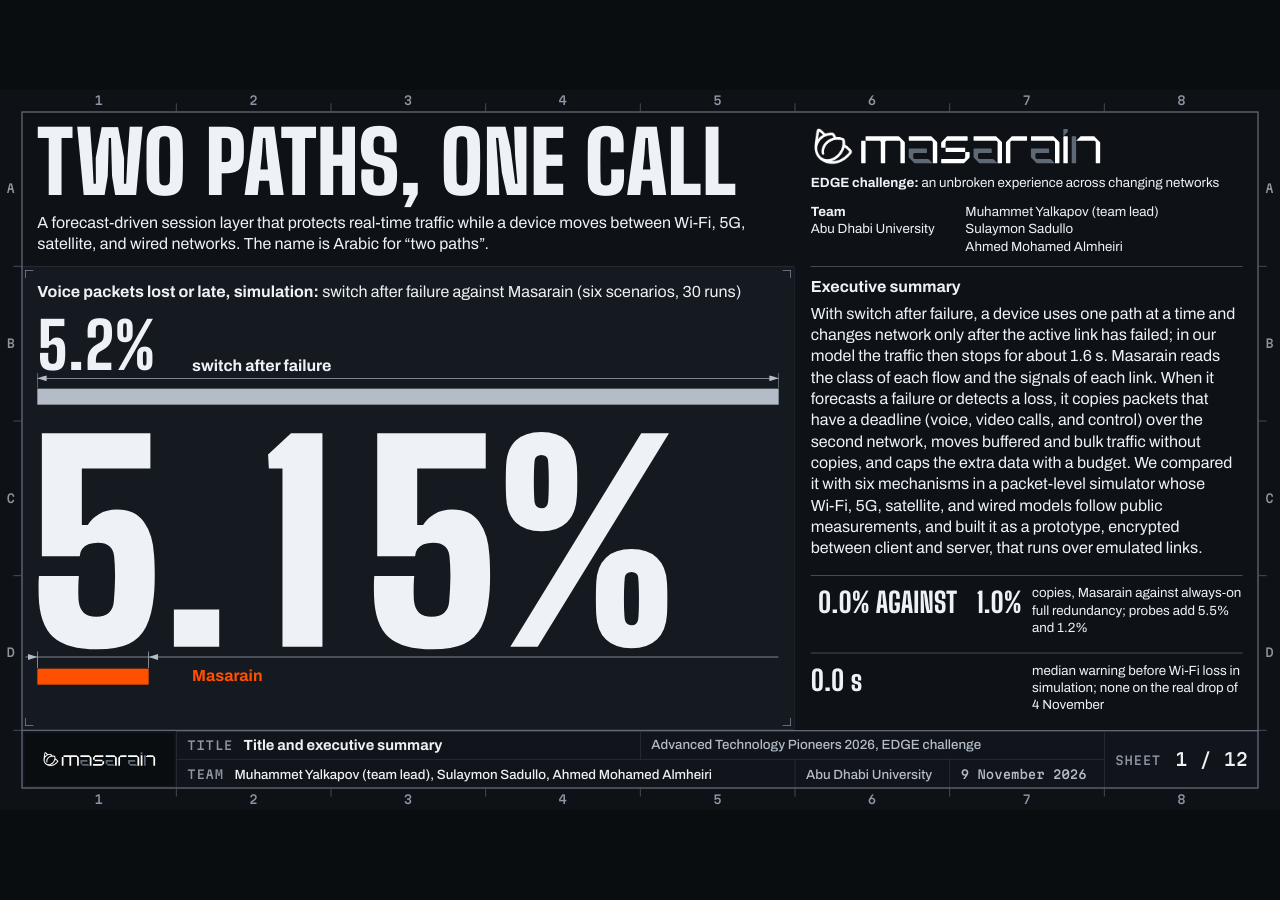
==== commit 3f875d90: "Add the first live runs over two real paths Two live runs on 9 November 2026, one each (n = 1), from" ====
--- a/deck.html
+++ b/deck.html
@@ -416,7 +416,8 @@
 #s08 .dwg .s08-on-call{stroke:var(--ink-3)}
 #s08 .dwg .s08-run{fill:var(--ink);stroke:none}
 #s08 .s08-list p+p{margin-top:10px}
-#s08 .s08-real .pip{margin-right:6px}
+#s08 .s08-real .pip,#s08 .s08-live .pip{margin-right:6px}
+#s08 .s08-live p+p{margin-top:8px}
 #s08 .s08-gap{margin-top:10px}
 #s09 .s09-dk{fill:var(--ink);stroke:var(--ground);stroke-width:1.5}
 #s09 .s09-dg{fill:var(--ink-3);stroke:var(--ground);stroke-width:1.5}
@@ -1241,18 +1242,16 @@
 
   
   <i class="rule" data-build="plot" style="left:984px;top:264px;width:416px"></i>
-  <h2 class="text label abs" data-build="text" data-stagger="40" style="left:984px;top:280px">Simulator</h2>
-  <div class="small abs s08-list" style="left:984px;top:320px;width:416px">
-    <p data-build="text" data-stagger="40">Packet-level engine on a 10&nbsp;ms link grid, written for this project. Each class runs over UDP or TCP; TCP retransmits after a timeout of at least 200&nbsp;ms and delivers in order.</p>
-    <p data-build="text" data-stagger="40"><b><span class="nowrap">Wi-Fi:</span></b> log-distance path loss, correlated shadowing, roaming, and association loss.</p>
-    <p data-build="text" data-stagger="40"><b>5G:</b> signal-triggered handovers with a short interruption and occasional failures; coverage holes on the rural road.</p>
-    <p data-build="text" data-stagger="40"><b>Satellite, modeled on Starlink:</b> a delay spike at each 15&nbsp;s reconfiguration, random loss, and obstructions.</p>
-    <p data-build="text" data-stagger="40">Each parameter carries its public source in the code (sheet&nbsp;7), or is marked as assumed.</p>
-  </div>
-  <i class="rule" data-build="plot" style="left:984px;top:728px;width:416px"></i>
-  <div class="small abs s08-list" style="left:984px;top:744px;width:416px">
-    <p data-build="text" data-stagger="40">Ablation, cost-curve, and sensitivity runs test each part; the copy price was tuned on separate seeds.</p>
-    <p data-build="text" data-stagger="40"><b>The forecaster is also tested on its own:</b> we count how many real disruptions it flags in advance, how early, and how many of its alarms are false.</p>
+  <div class="small abs s08-list" style="left:984px;top:280px;width:416px">
+    <p data-build="text" data-stagger="40"><b>Simulator:</b> a packet-level engine on a 10&nbsp;ms link grid, written for this project. Each class runs over UDP or TCP; TCP retransmits after a timeout of at least 200&nbsp;ms and delivers in order.</p>
+    <p data-build="text" data-stagger="40"><b><span class="nowrap">Wi-Fi,</span> 5G, and satellite models</b> take each parameter from a public source or mark it as assumed (sheet&nbsp;7). Ablation, cost-curve, and sensitivity runs test each part; the copy price was tuned on separate seeds.</p>
+  </div>
+  <i class="rule" data-build="plot" style="left:984px;top:540px;width:416px"></i>
+  <h2 class="text label abs" data-build="text" data-stagger="40" style="left:984px;top:554px;width:416px">First live runs over two real paths, 9&nbsp;November</h2>
+  <div class="small abs s08-list s08-live" style="left:984px;top:626px;width:416px">
+    <p data-build="text" data-stagger="40"><span class="pip pip--meas">live</span> n&nbsp;=&nbsp;1 each, encrypted: switch after failure and <span class="c-call">Masarain</span> side by side, laptop to an Android phone running our server. Path&nbsp;A: <span class="nowrap">Wi-Fi</span> via an iPhone hotspot; path&nbsp;B: a USB cable standing in for 5G.</p>
+    <p data-build="text" data-stagger="40"><b>Hotspot off:</b> 1,620 against 40&nbsp;ms; a stall at 5.6&nbsp;s had already moved <span class="c-call">Masarain</span>&rsquo;s call to the USB path.</p>
+    <p data-build="text" data-stagger="40"><b>Tin fade:</b> 1,600 against 60&nbsp;ms; <span class="c-call">Masarain</span> moved 2.8&nbsp;s before <span class="nowrap">Wi-Fi</span> went silent. Windows reported it down 7.3 to 7.4&nbsp;s after the cut.</p>
   </div>
 
   
@@ -1569,7 +1568,7 @@
     <li data-build="text">The budget caps copies only: when rung&nbsp;3 moves the call, the backup carries all of it. Averaged over the scenarios, Masarain sends 56% of one copy of the call on the backup path, probes included; full redundancy sends 98%.</li>
     <li data-build="text">The TCP model is simple: one segment per interval, retransmission after the timeout with backoff, and in-order delivery; congestion control and QUIC are not modeled.</li>
     <li data-build="text">One user and two paths were studied; many users sharing a cell or an access point were not. All traffic passes one relay server, and probes every 100&nbsp;ms keep both radios awake; battery use was not measured.</li>
-    <li data-build="text">The real test was one Wi-Fi drop, probed by a single-path ping and replayed with a modeled 5G backup; no two-path call has run over real radios yet.</li>
+    <li data-build="text">The real tests were one Wi-Fi drop, probed by a single-path ping and replayed with a modeled 5G backup, and two live runs over two real paths (<span class="nowrap">Wi-Fi</span> and a USB cable standing in for 5G), one run each; no real 5G or satellite run and no repeated series yet.</li>
   </ul>
 <div class="chrome" aria-hidden="true"><div class="strip"><div class="strip-cell strip-logo"><svg viewBox="0 0 641 94" role="img" aria-label="Masarain"><use href="#logo" width="641" height="94"/></svg></div><div class="strip-cell strip-title"><span class="strip-k">TITLE</span><span class="strip-v">Guidelines and limits</span></div><div class="strip-cell strip-event">Advanced Technology Pioneers 2026, EDGE challenge</div><div class="strip-cell strip-team"><span class="strip-k">TEAM</span><span class="strip-v">Muhammet Yalkapov (team lead), Sulaymon Sadullo, Ahmed Mohamed Almheiri</span></div><div class="strip-cell strip-univ">Abu Dhabi University</div><div class="strip-cell strip-date">9 November 2026</div><div class="strip-cell strip-sheet"><span class="strip-k">SHEET</span><span class="strip-n">11 / 12</span></div></div><svg class="frame" viewBox="0 0 1920 1080" width="1920" height="1080"><rect class="frame-line" x="33" y="33" width="1854" height="1014"/><path class="frame-tick" d="M264.5 20V32M264.5 1048V1060M496.5 20V32M496.5 1048V1060M728.5 20V32M728.5 1048V1060M960.5 20V32M960.5 1048V1060M1192.5 20V32M1192.5 1048V1060M1424.5 20V32M1424.5 1048V1060M1656.5 20V32M1656.5 1048V1060M20 264.5H32M1888 264.5H1900M20 496.5H32M1888 496.5H1900M20 728.5H32M1888 728.5H1900M20 960.5H32M1888 960.5H1900"/><g class="frame-zone"><text x="148" y="23">1</text><text x="148" y="1071">1</text><text x="380" y="23">2</text><text x="380" y="1071">2</text><text x="612" y="23">3</text><text x="612" y="1071">3</text><text x="844" y="23">4</text><text x="844" y="1071">4</text><text x="1076" y="23">5</text><text x="1076" y="1071">5</text><text x="1308" y="23">6</text><text x="1308" y="1071">6</text><text x="1540" y="23">7</text><text x="1540" y="1071">7</text><text x="1772" y="23">8</text><text x="1772" y="1071">8</text><text x="16" y="155">A</text><text x="1904" y="155">A</text><text x="16" y="387">B</text><text x="1904" y="387">B</text><text x="16" y="619">C</text><text x="1904" y="619">C</text><text x="16" y="851">D</text><text x="1904" y="851">D</text></g></svg></div>
 </section>
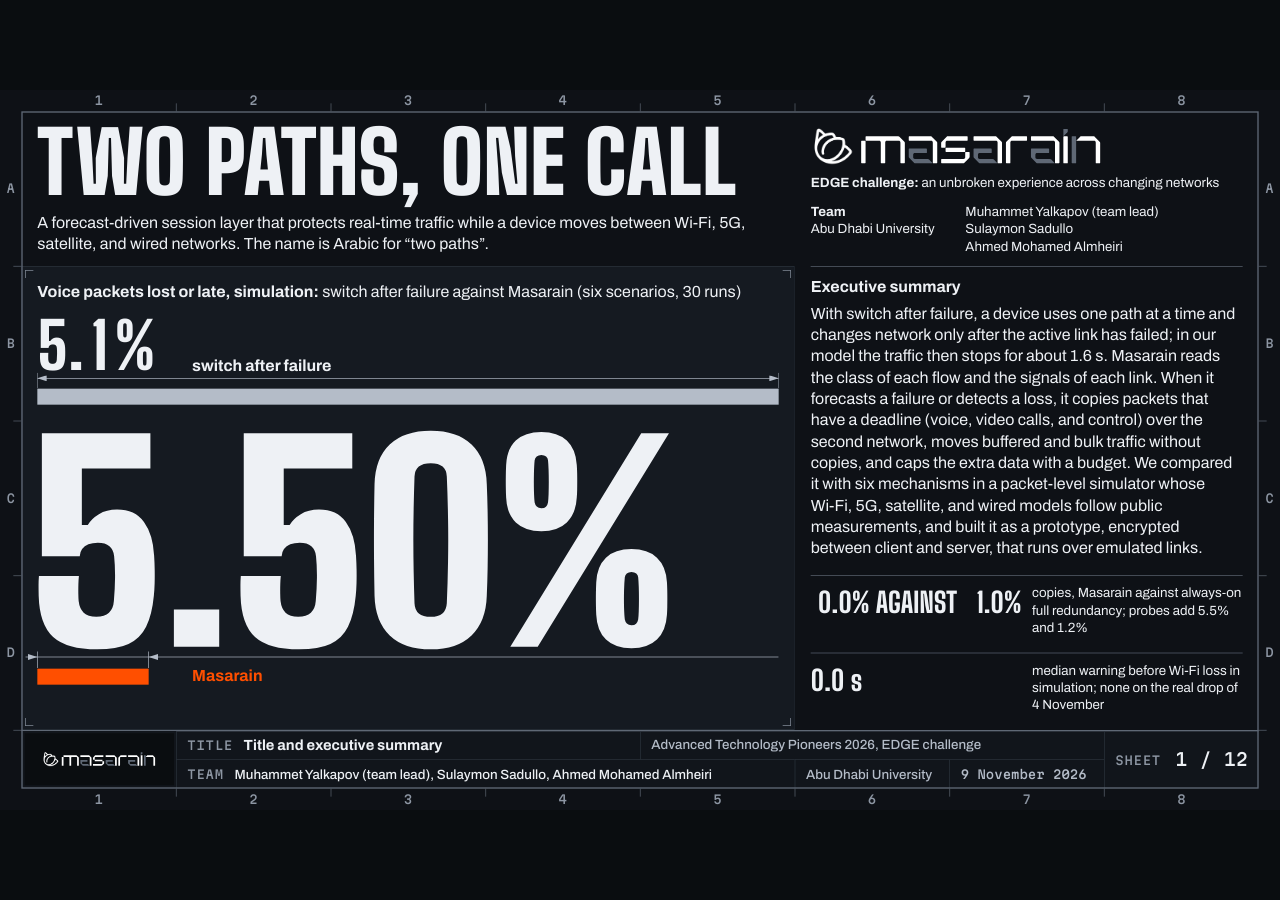
==== commit 166f8455: "Add a phone note to the deck: turn sideways or pinch to zoom Co-Authored-By: Claude Opus 5.5 <norepl" ====
--- a/deck.html
+++ b/deck.html
@@ -465,9 +465,19 @@
 #s12 .s12-todo--b{counter-reset:n 2}
 #s12 .s12-need>div{padding:6px 0}
 #s12 .s12-note{text-align:right}
+
+.phone-note{display:none}
+@media (max-width:767px) and (orientation:portrait){
+  .phone-note{display:flex;gap:12px;align-items:center;justify-content:space-between;position:sticky;top:0;z-index:1000;
+    padding:10px 16px;background:#111317;color:#d6d8dc;border-bottom:1px solid #2a2d33;
+    font:500 13px/1.4 system-ui,-apple-system,"Segoe UI",sans-serif}
+  .phone-note a{color:#d6d8dc;white-space:nowrap;text-decoration:underline;text-underline-offset:3px}
+}
 </style>
 </head>
 <body>
+<div class="phone-note" role="note"><span>This deck is laid out for a 16:9 screen. Turn your phone sideways, or pinch to zoom.</span><a href="index.html">Site home</a></div>
+
 <svg width="0" height="0" style="position:absolute" aria-hidden="true" focusable="false"><defs><symbol id="logo" viewBox="191 337 641 94"><g transform="matrix(1.4901 0 0 1.4901 562.4975 384)"><g style=""><g transform="matrix(1 0 0 1 -143.2791 5.3996)"><g style=""><g transform="matrix(1 0 0 1 0 0)"><path style="stroke: none; stroke-width: 1; stroke-dasharray: none; stroke-linecap: butt; stroke-dashoffset: 0; stroke-linejoin: miter; stroke-miterlimit: 4; fill: rgb(255,255,255); fill-rule: nonzero; opacity: 1;" transform=" translate(-100.0037, -102.5181)" d="M 67.9609 89.917 C 67.9609 89.4849 68.249 89.197 68.6809 89.197 L 73.7215 89.197 C 74.1533 89.197 74.4414 89.4849 74.4414 89.917 L 74.4414 121.5998 C 74.4414 122.0318 74.1533 122.3198 73.7215 122.3198 L 68.6809 122.3198 C 68.249 122.3198 67.9609 122.0318 67.9609 121.5998 L 67.9609 89.917 Z M 74.4414 88.4769 L 74.4414 83.4365 C 74.4414 83.0044 74.7295 82.7164 75.1616 82.7164 L 122.4697 82.7164 C 123.0457 82.7164 123.6939 83.0044 124.0537 83.3645 L 131.3984 90.7091 C 131.7583 91.0691 132.0464 91.7172 132.0464 92.2932 L 132.0464 121.5998 C 132.0464 122.0318 131.7583 122.3198 131.3264 122.3198 L 126.2859 122.3198 C 125.854 122.3198 125.5659 122.0318 125.5659 121.5998 L 125.5659 91.7172 C 125.5659 90.205 124.5579 89.197 123.0457 89.197 L 105.7642 89.197 C 104.252 89.197 103.2439 90.205 103.2439 91.7172 L 103.2439 121.5998 C 103.2439 122.0318 102.9561 122.3198 102.524 122.3198 L 97.4834 122.3198 C 97.0515 122.3198 96.7635 122.0318 96.7635 121.5998 L 96.7635 91.7172 C 96.7635 90.205 95.7554 89.197 94.2432 89.197 L 75.1616 89.197 C 74.7295 89.197 74.4414 88.9089 74.4414 88.4769 Z" stroke-linecap="round"/></g></g></g><g transform="matrix(1 0 0 1 -84.6 5.3995)"><g style=""><g transform="matrix(1 0 0 1 0 0)"><path style="stroke: none; stroke-width: 1; stroke-dasharray: none; stroke-linecap: butt; stroke-dashoffset: 0; stroke-linejoin: miter; stroke-miterlimit: 4; fill: rgb(255,255,255); fill-rule: nonzero; opacity: 1;" transform=" translate(-100.0025, -102.5181)" d="M 114.4037 121.4557 L 114.4037 91.7172 C 114.4037 90.205 113.3956 89.197 111.8835 89.197 L 79.8407 89.197 C 79.4087 89.197 79.1206 88.9089 79.1206 88.477 L 79.1206 83.4365 C 79.1206 83.0043 79.4087 82.7165 79.8407 82.7165 L 111.3794 82.7165 C 111.8835 82.7165 112.4596 82.9325 112.8196 83.2924 L 120.3082 90.7812 C 120.6682 91.141 120.8843 91.7172 120.8843 92.2211 L 120.8843 121.5998 C 120.8843 122.0319 120.5962 122.3198 120.1642 122.3198 L 115.2678 122.3198 C 114.7638 122.3198 114.4037 121.9599 114.4037 121.4557 Z" stroke-linecap="round"/></g><g transform="matrix(1 0 0 1 -3.4543 9.0007)"><path style="stroke: none; stroke-width: 1; stroke-dasharray: none; stroke-linecap: butt; stroke-dashoffset: 0; stroke-linejoin: miter; stroke-miterlimit: 4; fill: rgb(95,104,117); fill-rule: nonzero; opacity: 1;" transform=" translate(-96.5482, -111.5189)" d="M 79.1206 101.4379 C 79.1206 101.006 79.4087 100.718 79.8407 100.718 L 104.8269 100.718 C 105.4029 100.718 105.763 101.0781 105.763 101.654 L 105.763 106.2624 C 105.763 106.8386 105.4029 107.1987 104.8269 107.1987 L 88.1214 107.1987 C 86.6093 107.1987 85.6012 108.2067 85.6012 109.7187 L 85.6012 113.319 C 85.6012 114.8312 86.6093 115.8393 88.1214 115.8393 L 106.9871 115.8393 C 107.5631 115.8393 108.2112 116.1274 108.5712 116.4872 L 113.7556 121.6718 C 114.1157 122.0319 114.0436 122.3198 113.4676 122.3198 L 88.6255 122.3198 C 88.1214 122.3198 87.5454 122.1039 87.1854 121.7438 L 79.6967 114.2551 C 79.3367 113.8952 79.1207 113.319 79.1207 112.8151 L 79.1207 101.4379 Z" stroke-linecap="round"/></g></g></g><g transform="matrix(1 0 0 1 -37.08 5.3996)"><g style=""><g transform="matrix(1 0 0 1 0 0)"><path style="stroke: none; stroke-width: 1; stroke-dasharray: none; stroke-linecap: butt; stroke-dashoffset: 0; stroke-linejoin: miter; stroke-miterlimit: 4; fill: rgb(255,255,255); fill-rule: nonzero; opacity: 1;" transform=" translate(-100.0025, -102.5181)" d="M 79.1206 92.0772 C 79.1206 91.6452 79.3369 91.1411 79.625 90.8531 L 87.2573 83.2204 C 87.5454 82.9324 88.0498 82.7164 88.4814 82.7164 L 117.2842 82.7164 C 117.7163 82.7164 118.0044 83.0044 118.0044 83.4365 L 118.0044 88.4769 C 118.0044 88.9089 117.7163 89.197 117.2842 89.197 L 88.1216 89.197 C 86.6094 89.197 85.6016 90.205 85.6016 91.7172 L 85.6016 98.5578 C 85.6016 98.9898 85.3135 99.2778 84.8814 99.2778 L 79.8408 99.2778 C 79.4087 99.2778 79.1206 98.9898 79.1206 98.5578 L 79.1206 92.0772 L 79.1206 92.0772 Z M 79.1206 116.5593 C 79.1206 116.1273 79.4087 115.8393 79.8408 115.8393 L 111.8838 115.8393 C 113.396 115.8393 114.4038 114.8311 114.4038 113.3191 L 114.4038 106.4785 C 114.4038 106.0464 114.6919 105.7584 115.124 105.7584 L 120.1646 105.7584 C 120.5962 105.7584 120.8843 106.0464 120.8843 106.4785 L 120.8843 112.743 C 120.8843 113.3191 120.5962 113.9671 120.2363 114.3271 L 112.8916 121.6718 C 112.5318 122.0318 111.8838 122.3198 111.3076 122.3198 L 79.8408 122.3198 C 79.4087 122.3198 79.1206 122.0318 79.1206 121.5998 C 79.1206 121.5998 79.1206 116.5593 79.1206 116.5593 Z M 86.3213 99.2778 L 113.6836 99.2778 C 114.1157 99.2778 114.4038 99.5659 114.4038 99.9979 L 114.4038 105.0383 C 114.4038 105.4704 114.1157 105.7584 113.6836 105.7584 L 86.3213 105.7584 C 85.8897 105.7584 85.6016 105.4704 85.6016 105.0383 L 85.6016 99.9979 C 85.6016 99.5659 85.8897 99.2778 86.3213 99.2778 Z" stroke-linecap="round"/></g></g></g><g transform="matrix(1 0 0 1 10.44 5.3996)"><g style=""><g transform="matrix(1 0 0 1 0 0)"><path style="stroke: none; stroke-width: 1; stroke-dasharray: none; stroke-linecap: butt; stroke-dashoffset: 0; stroke-linejoin: miter; stroke-miterlimit: 4; fill: rgb(255,255,255); fill-rule: nonzero; opacity: 1;" transform=" translate(-100.0025, -102.5181)" d="M 114.4037 121.4557 L 114.4037 91.7172 C 114.4037 90.205 113.3956 89.197 111.8835 89.197 L 79.8407 89.197 C 79.4087 89.197 79.1206 88.9089 79.1206 88.477 L 79.1206 83.4365 C 79.1206 83.0043 79.4087 82.7165 79.8407 82.7165 L 111.3794 82.7165 C 111.8835 82.7165 112.4596 82.9325 112.8196 83.2924 L 120.3082 90.7812 C 120.6682 91.141 120.8843 91.7172 120.8843 92.2211 L 120.8843 121.5998 C 120.8843 122.0319 120.5962 122.3198 120.1642 122.3198 L 115.2678 122.3198 C 114.7638 122.3198 114.4037 121.9599 114.4037 121.4557 Z" stroke-linecap="round"/></g><g transform="matrix(1 0 0 1 -3.4543 9.0007)"><path style="stroke: none; stroke-width: 1; stroke-dasharray: none; stroke-linecap: butt; stroke-dashoffset: 0; stroke-linejoin: miter; stroke-miterlimit: 4; fill: rgb(95,104,117); fill-rule: nonzero; opacity: 1;" transform=" translate(-96.5482, -111.5189)" d="M 79.1206 101.4379 C 79.1206 101.006 79.4087 100.718 79.8407 100.718 L 104.8269 100.718 C 105.4029 100.718 105.763 101.0781 105.763 101.654 L 105.763 106.2624 C 105.763 106.8386 105.4029 107.1987 104.8269 107.1987 L 88.1214 107.1987 C 86.6093 107.1987 85.6012 108.2067 85.6012 109.7187 L 85.6012 113.319 C 85.6012 114.8312 86.6093 115.8393 88.1214 115.8393 L 106.9871 115.8393 C 107.5631 115.8393 108.2112 116.1274 108.5712 116.4872 L 113.7556 121.6718 C 114.1157 122.0319 114.0436 122.3198 113.4676 122.3198 L 88.6255 122.3198 C 88.1214 122.3198 87.5454 122.1039 87.1854 121.7438 L 79.6967 114.2551 C 79.3367 113.8952 79.1207 113.319 79.1207 112.8151 L 79.1207 101.4379 Z" stroke-linecap="round"/></g></g></g><g transform="matrix(1 0 0 1 52.5596 5.3996)"><g style=""><g transform="matrix(1 0 0 1 0 0)"><path style="stroke: none; stroke-width: 1; stroke-dasharray: none; stroke-linecap: butt; stroke-dashoffset: 0; stroke-linejoin: miter; stroke-miterlimit: 4; fill: rgb(255,255,255); fill-rule: nonzero; opacity: 1;" transform=" translate(-100.002, -102.5181)" d="M 114.7632 89.197 L 93.5215 89.197 C 92.0093 89.197 91.0012 90.205 91.0012 91.7172 L 91.0012 121.4558 C 91.0012 121.9598 90.6411 122.3198 90.1372 122.3198 L 85.2408 122.3198 C 84.8086 122.3198 84.5205 122.0318 84.5205 121.5998 L 84.5205 92.2212 C 84.5205 91.7172 84.7366 91.1411 85.0967 90.7811 L 92.5852 83.2924 C 92.9454 82.9324 93.5215 82.7164 94.0254 82.7164 L 114.7632 82.7164 C 115.1954 82.7164 115.4834 83.0044 115.4834 83.4365 L 115.4834 88.4769 C 115.4834 88.9089 115.1953 89.197 114.7632 89.197 Z" stroke-linecap="round"/></g></g></g><g transform="matrix(1 0 0 1 94.68 5.3996)"><g style=""><g transform="matrix(1 0 0 1 0 0)"><path style="stroke: none; stroke-width: 1; stroke-dasharray: none; stroke-linecap: butt; stroke-dashoffset: 0; stroke-linejoin: miter; stroke-miterlimit: 4; fill: rgb(255,255,255); fill-rule: nonzero; opacity: 1;" transform=" translate(-100.0025, -102.5181)" d="M 114.4037 121.4557 L 114.4037 91.7172 C 114.4037 90.205 113.3956 89.197 111.8835 89.197 L 79.8407 89.197 C 79.4087 89.197 79.1206 88.9089 79.1206 88.477 L 79.1206 83.4365 C 79.1206 83.0043 79.4087 82.7165 79.8407 82.7165 L 111.3794 82.7165 C 111.8835 82.7165 112.4596 82.9325 112.8196 83.2924 L 120.3082 90.7812 C 120.6682 91.141 120.8843 91.7172 120.8843 92.2211 L 120.8843 121.5998 C 120.8843 122.0319 120.5962 122.3198 120.1642 122.3198 L 115.2678 122.3198 C 114.7638 122.3198 114.4037 121.9599 114.4037 121.4557 Z" stroke-linecap="round"/></g><g transform="matrix(1 0 0 1 -3.4543 9.0007)"><path style="stroke: none; stroke-width: 1; stroke-dasharray: none; stroke-linecap: butt; stroke-dashoffset: 0; stroke-linejoin: miter; stroke-miterlimit: 4; fill: rgb(95,104,117); fill-rule: nonzero; opacity: 1;" transform=" translate(-96.5482, -111.5189)" d="M 79.1206 101.4379 C 79.1206 101.006 79.4087 100.718 79.8407 100.718 L 104.8269 100.718 C 105.4029 100.718 105.763 101.0781 105.763 101.654 L 105.763 106.2624 C 105.763 106.8386 105.4029 107.1987 104.8269 107.1987 L 88.1214 107.1987 C 86.6093 107.1987 85.6012 108.2067 85.6012 109.7187 L 85.6012 113.319 C 85.6012 114.8312 86.6093 115.8393 88.1214 115.8393 L 106.9871 115.8393 C 107.5631 115.8393 108.2112 116.1274 108.5712 116.4872 L 113.7556 121.6718 C 114.1157 122.0319 114.0436 122.3198 113.4676 122.3198 L 88.6255 122.3198 C 88.1214 122.3198 87.5454 122.1039 87.1854 121.7438 L 79.6967 114.2551 C 79.3367 113.8952 79.1207 113.319 79.1207 112.8151 L 79.1207 101.4379 Z" stroke-linecap="round"/></g></g></g><g transform="matrix(1 0 0 1 124.5585 0)"><g style=""><g transform="matrix(1 0 0 1 0 -19.9897)"><path style="stroke: none; stroke-width: 1; stroke-dasharray: none; stroke-linecap: butt; stroke-dashoffset: 0; stroke-linejoin: miter; stroke-miterlimit: 4; fill: rgb(95,104,117); fill-rule: nonzero; opacity: 1;" transform=" translate(-100.0006, -77.1279)" d="M 97.6245 71.9155 L 102.377 71.9155 C 102.8809 71.9155 103.241 72.2756 103.241 72.7795 L 103.241 75.3718 C 103.241 75.8759 103.0249 76.4518 102.6648 76.8119 L 97.3364 82.1403 C 96.9763 82.5004 96.7603 82.3564 96.7603 81.8525 L 96.7603 72.7795 C 96.7603 72.2756 97.1204 71.9155 97.6245 71.9155 Z" stroke-linecap="round"/></g><g transform="matrix(1 0 0 1 0 5.4005)"><path style="stroke: none; stroke-width: 1; stroke-dasharray: none; stroke-linecap: butt; stroke-dashoffset: 0; stroke-linejoin: miter; stroke-miterlimit: 4; fill: rgb(255,255,255); fill-rule: nonzero; opacity: 1;" transform=" translate(-100.0006, -102.5181)" d="M 96.7603 83.5805 C 96.7603 83.0766 97.1204 82.7165 97.6245 82.7165 L 102.377 82.7165 C 102.8809 82.7165 103.241 83.0766 103.241 83.5805 L 103.241 121.4557 C 103.241 121.9599 102.8809 122.3197 102.377 122.3197 L 97.6245 122.3197 C 97.1204 122.3197 96.7603 121.9599 96.7603 121.4557 L 96.7603 83.5805 Z" stroke-linecap="round"/></g></g></g><g transform="matrix(1 0 0 1 154.44 5.3995)"><g style=""><g transform="matrix(1 0 0 1 -17.6416 0)"><path style="stroke: none; stroke-width: 1; stroke-dasharray: none; stroke-linecap: butt; stroke-dashoffset: 0; stroke-linejoin: miter; stroke-miterlimit: 4; fill: rgb(95,104,117); fill-rule: nonzero; opacity: 1;" transform=" translate(-82.3611, -102.5181)" d="M 85.6013 83.4364 L 85.6013 121.4557 C 85.6013 121.9599 85.2412 122.3197 84.7373 122.3197 L 79.8408 122.3197 C 79.409 122.3197 79.1209 122.0319 79.1209 121.5998 L 79.1209 83.4364 C 79.1209 83.0043 79.409 82.7165 79.8408 82.7165 L 84.8814 82.7165 C 85.3135 82.7165 85.6013 83.0043 85.6013 83.4364 Z" stroke-linecap="round"/></g><g transform="matrix(1 0 0 1 3.4059 0)"><path style="stroke: none; stroke-width: 1; stroke-dasharray: none; stroke-linecap: butt; stroke-dashoffset: 0; stroke-linejoin: miter; stroke-miterlimit: 4; fill: rgb(255,255,255); fill-rule: nonzero; opacity: 1;" transform=" translate(-103.4086, -102.5181)" d="M 91.5779 83.2204 C 91.866 82.9325 92.3699 82.7165 92.802 82.7165 L 111.5237 82.7165 C 111.9556 82.7165 112.4597 82.9325 112.7478 83.2204 L 120.3804 90.8532 C 120.6685 91.141 120.8845 91.6452 120.8845 92.0773 L 120.8845 121.4557 C 120.8845 121.9599 120.5244 122.3197 120.0203 122.3197 L 115.2681 122.3197 C 114.7639 122.3197 114.4038 121.9599 114.4038 121.4557 L 114.4038 91.7172 C 114.4038 90.205 113.3958 89.197 111.8838 89.197 L 86.3216 89.197 C 85.8894 89.197 85.8174 88.9809 86.1055 88.6928 L 91.5779 83.2204 Z" stroke-linecap="round"/></g></g></g></g></g><g transform="matrix(0.2093 0 0 0.2093 236.9653 382.1164)"><image x="-184" y="-180" width="399" height="378" href="[data-uri]"/></g></symbol><path id="ah" d="M0 0L-14 -4.5V4.5Z"/></defs></svg>
 <main id="stage">
 
